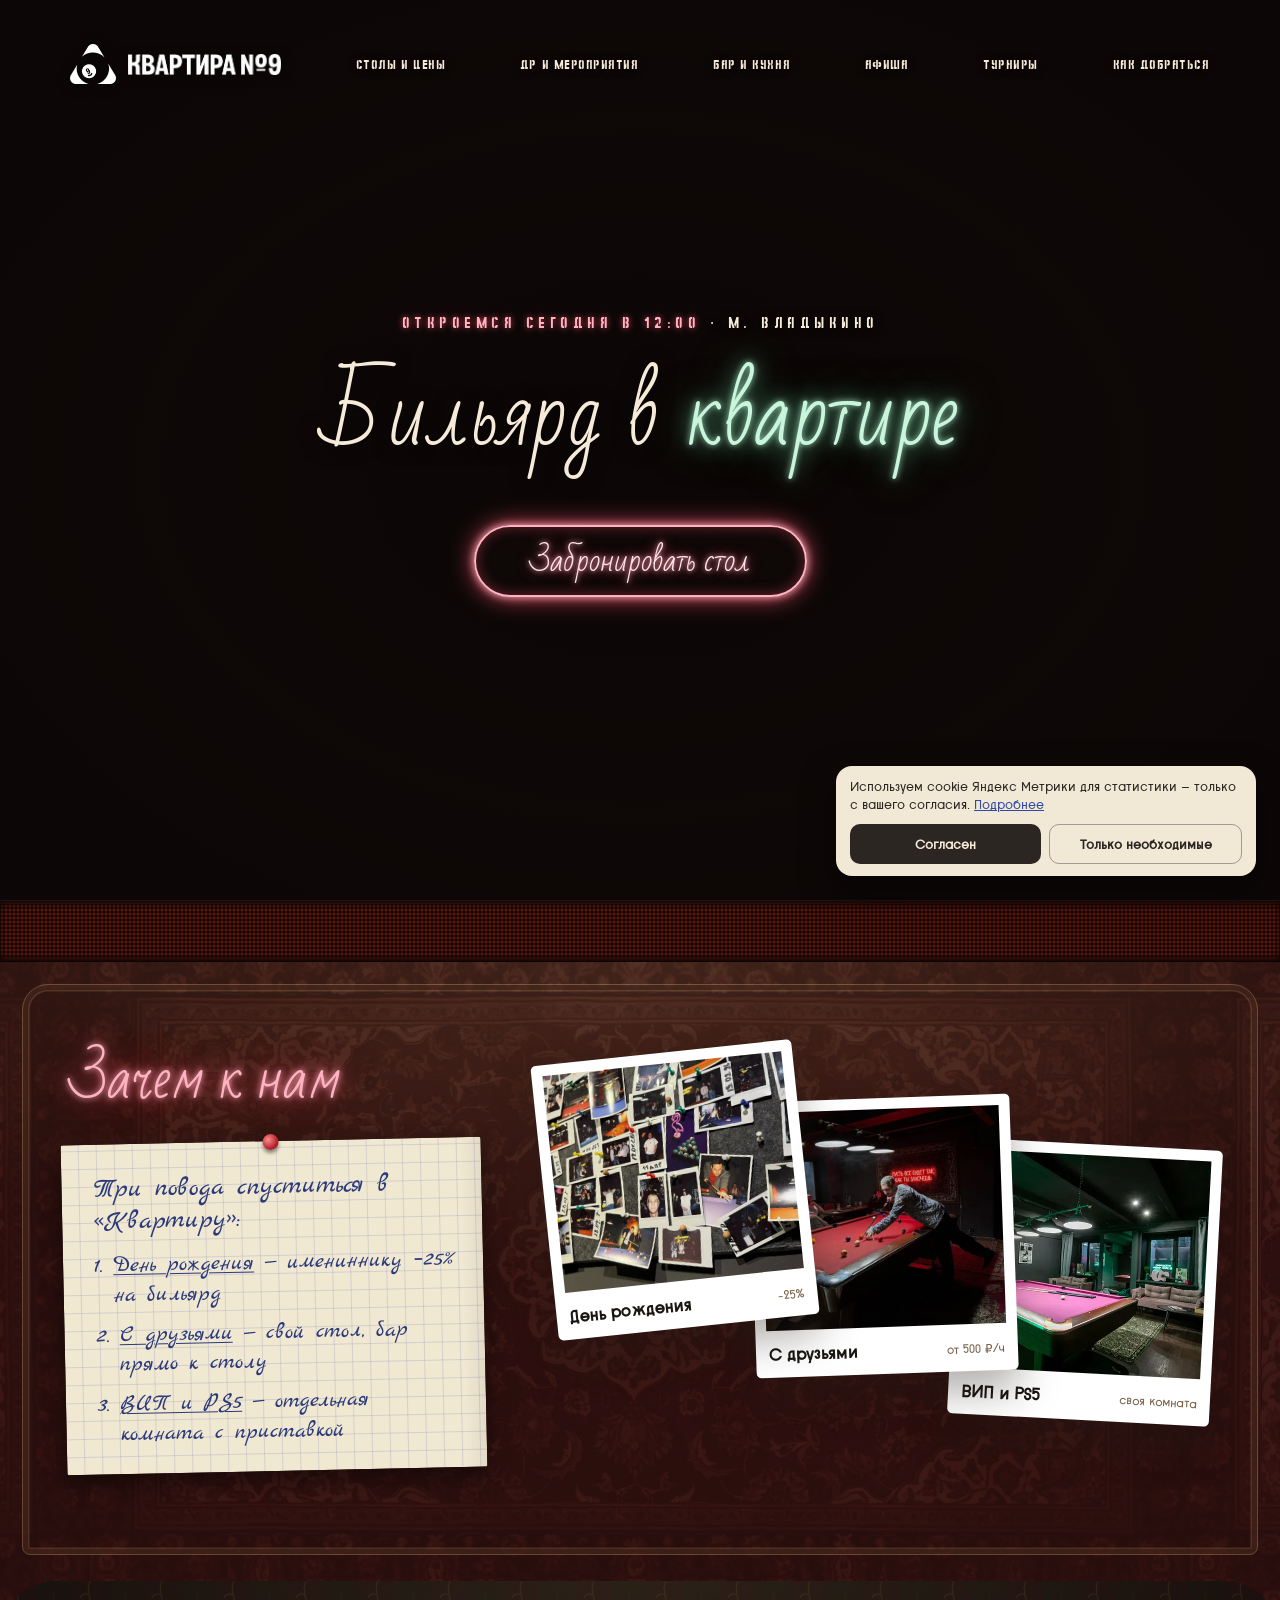
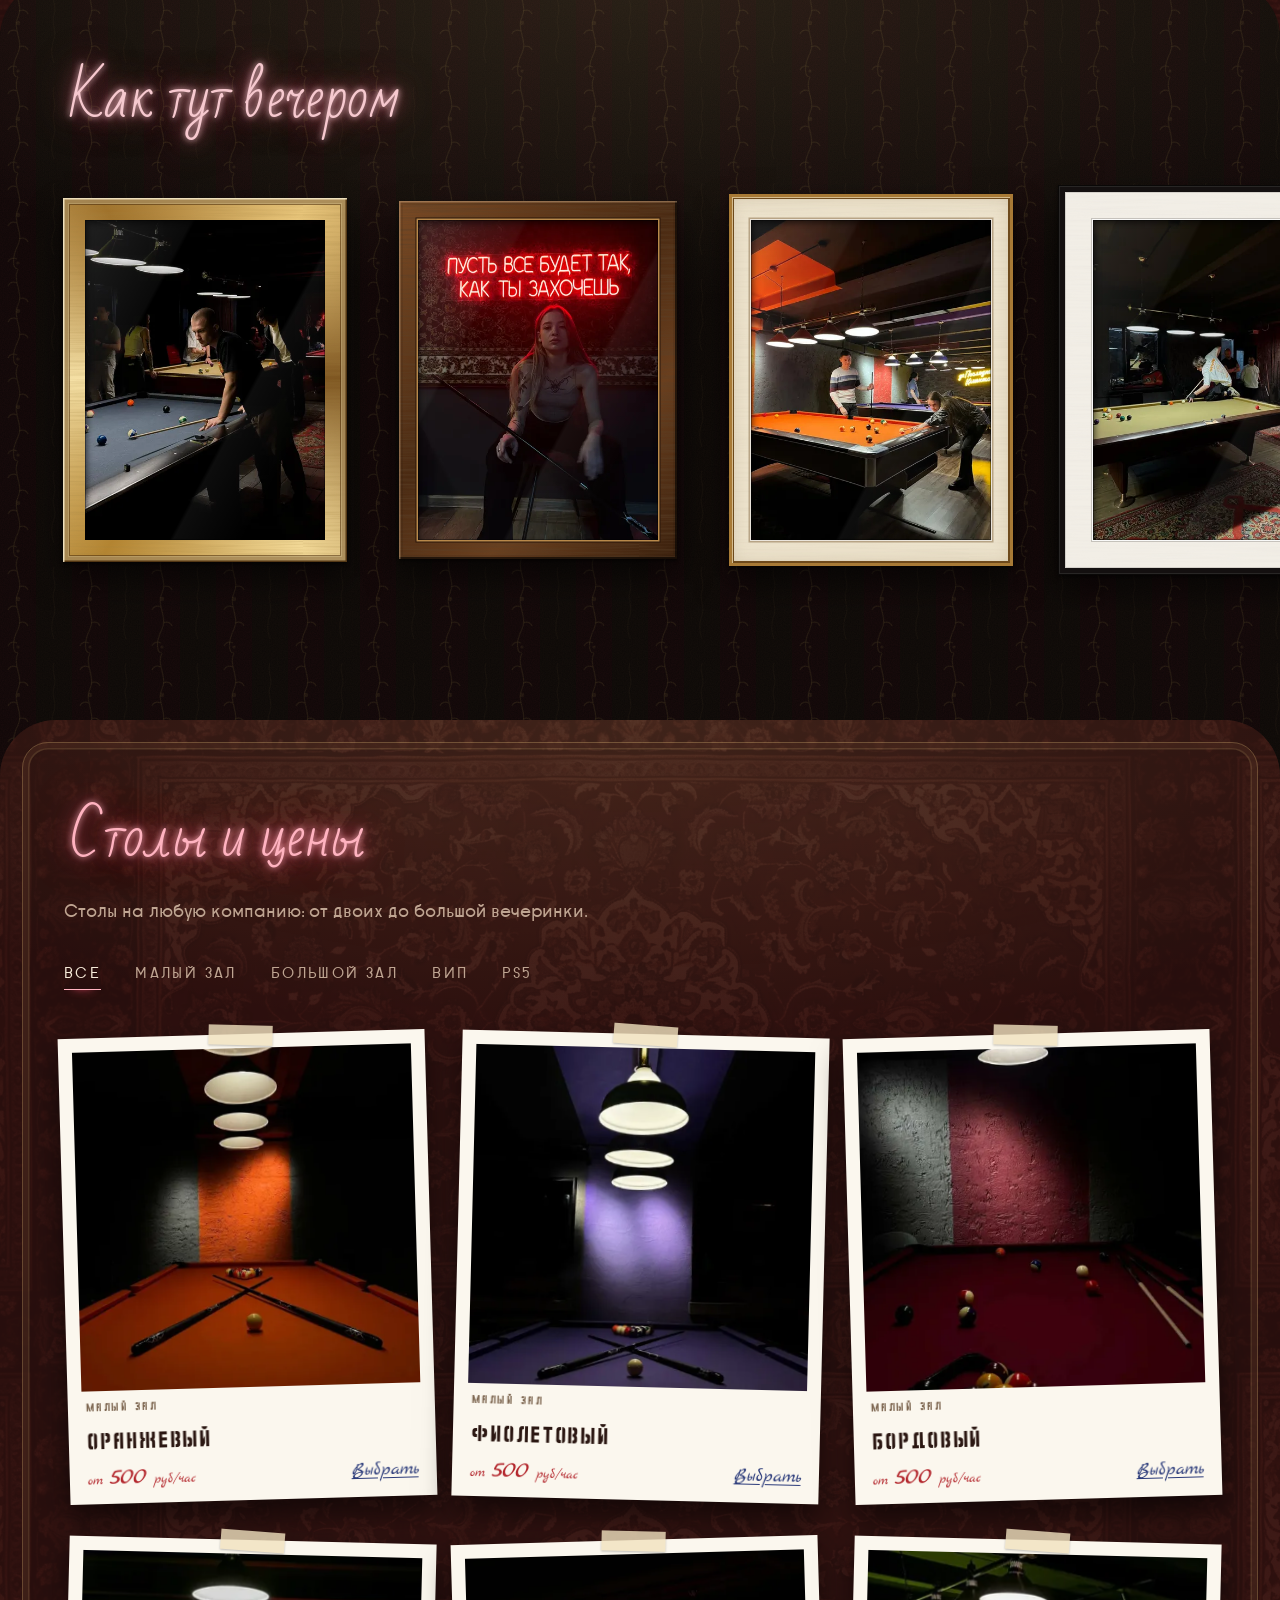
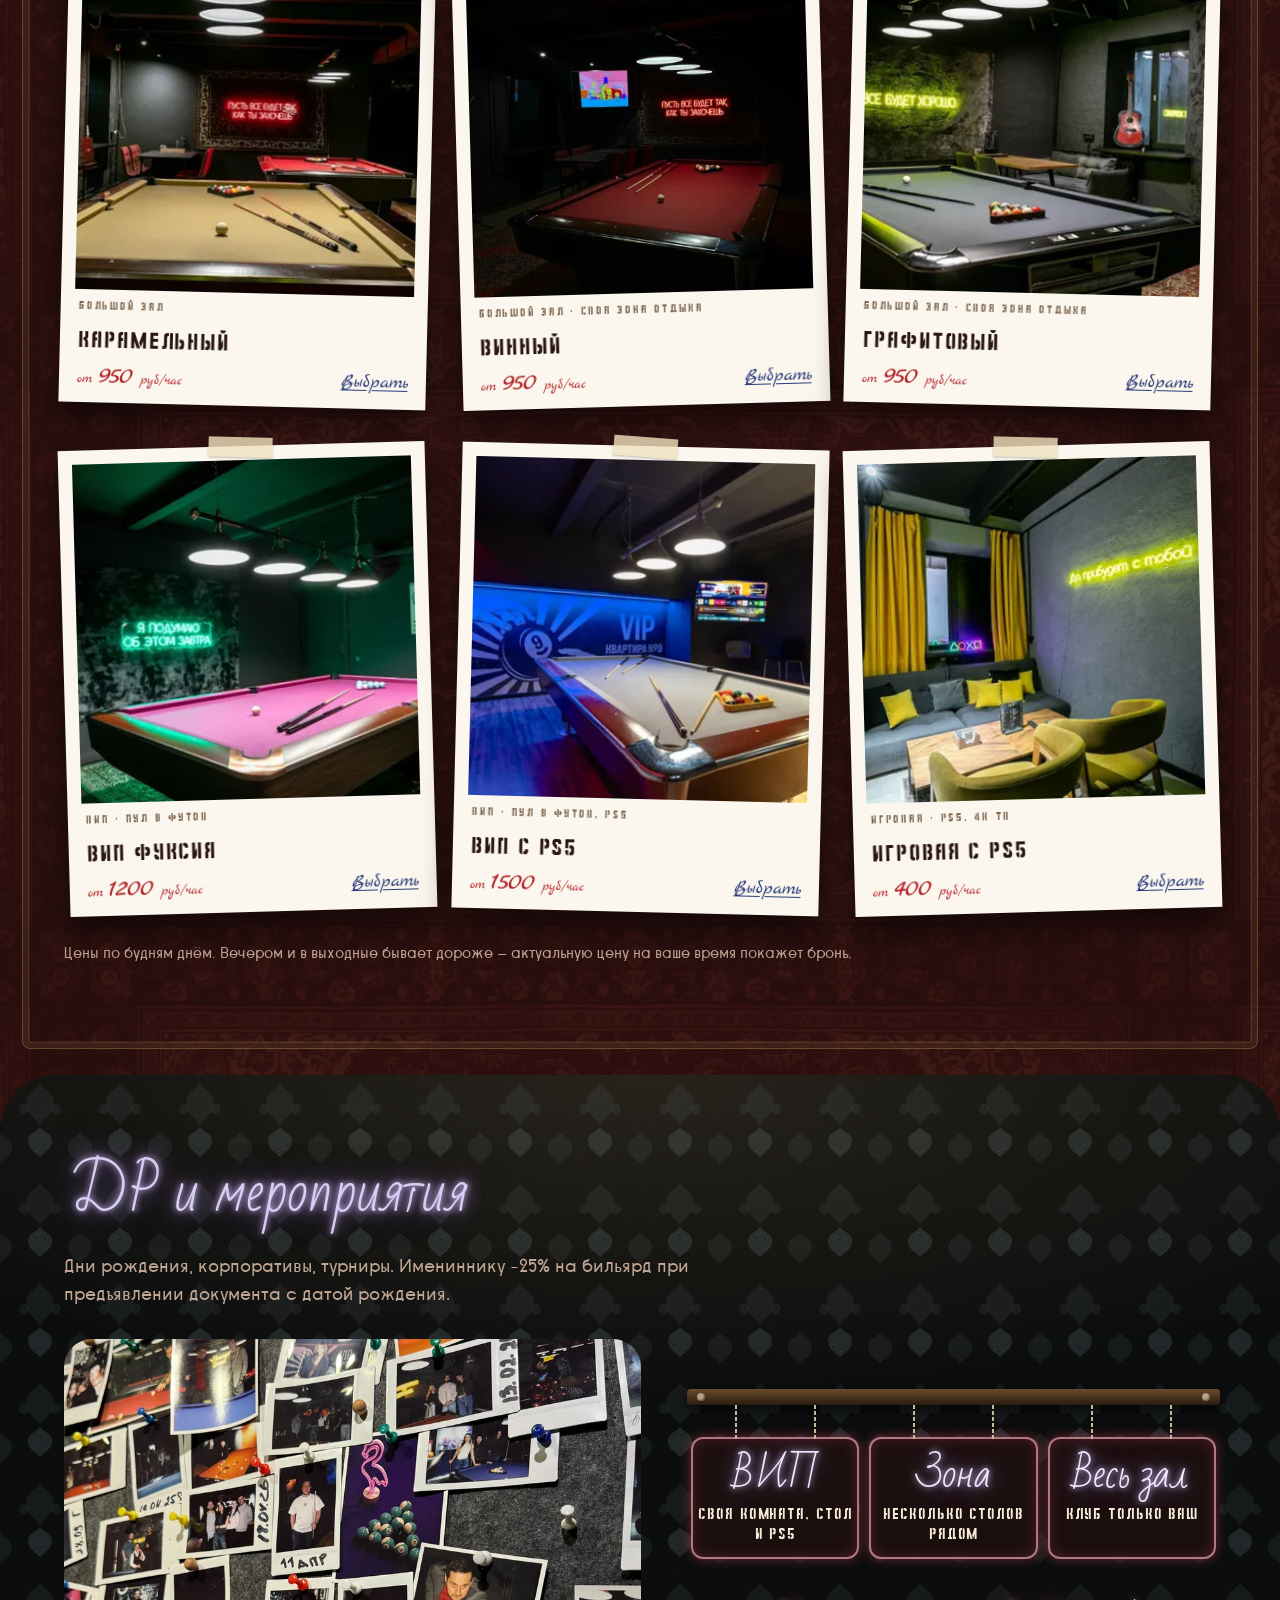
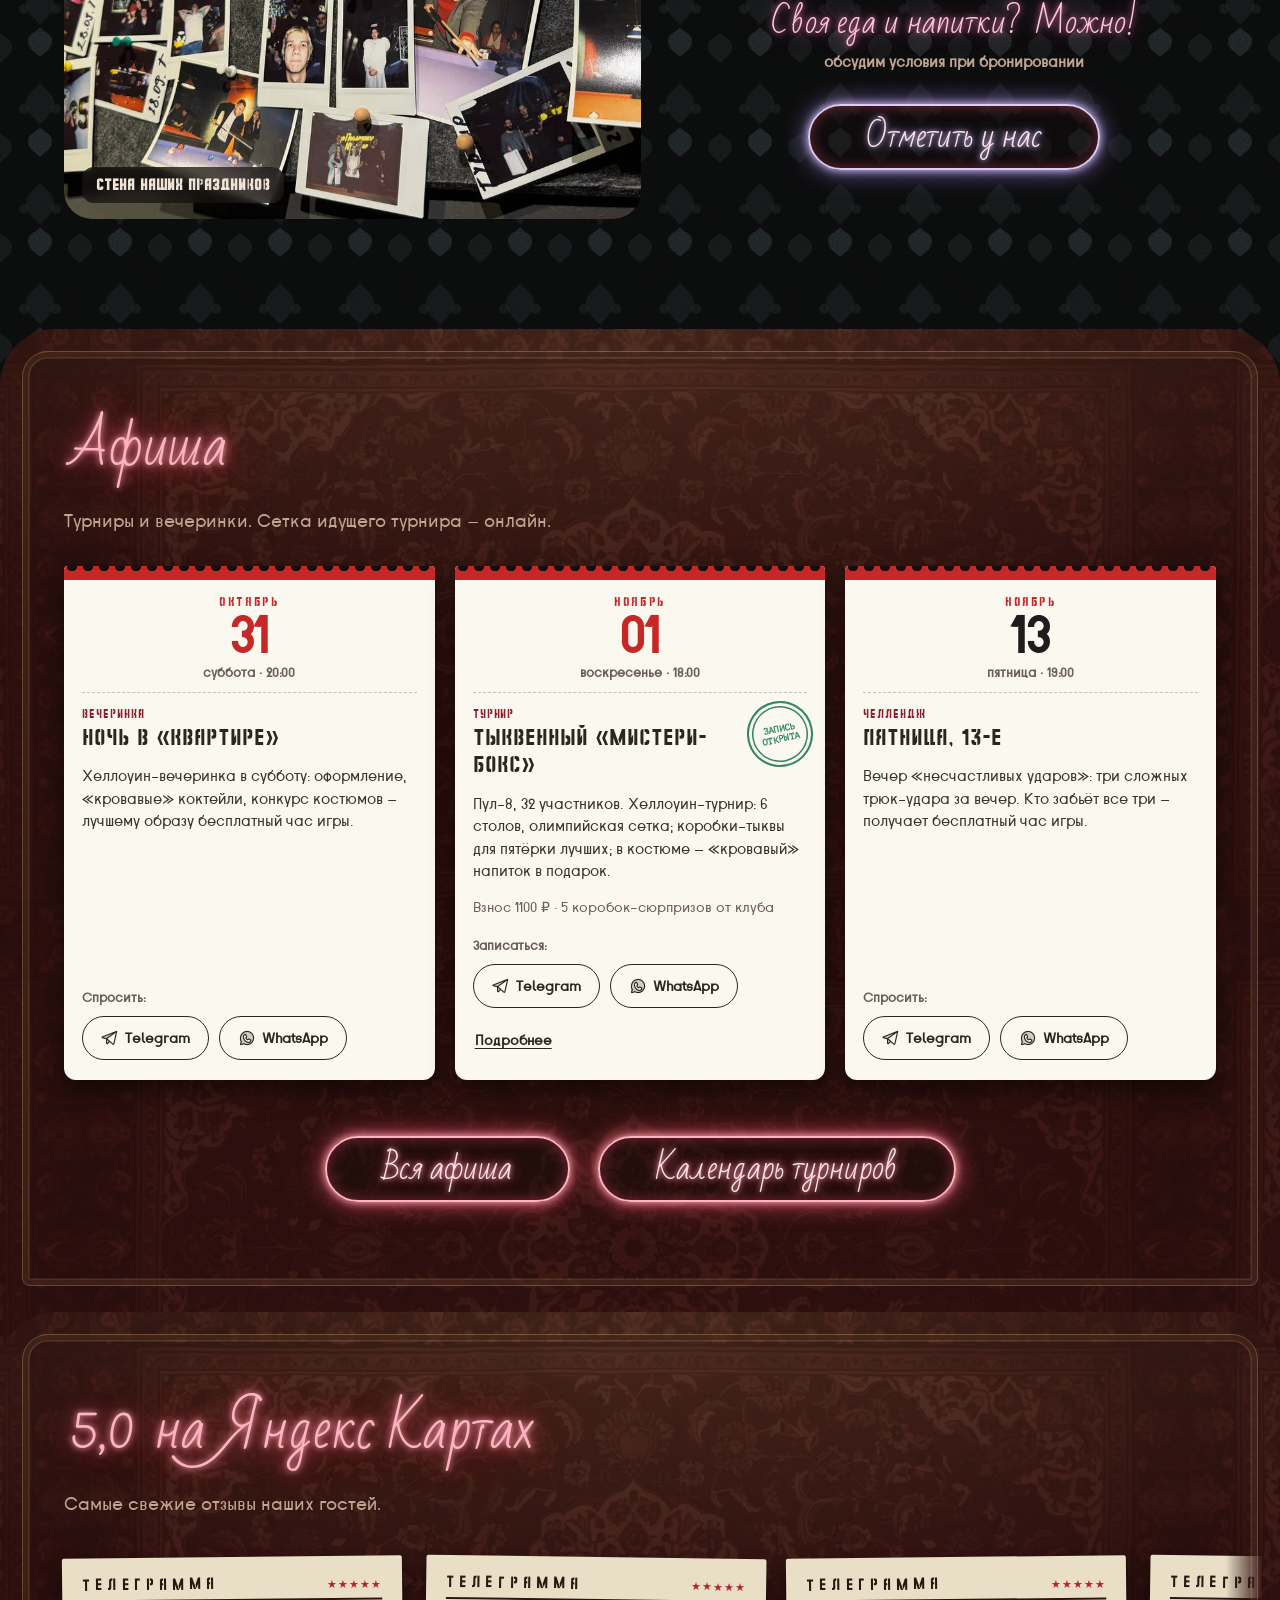
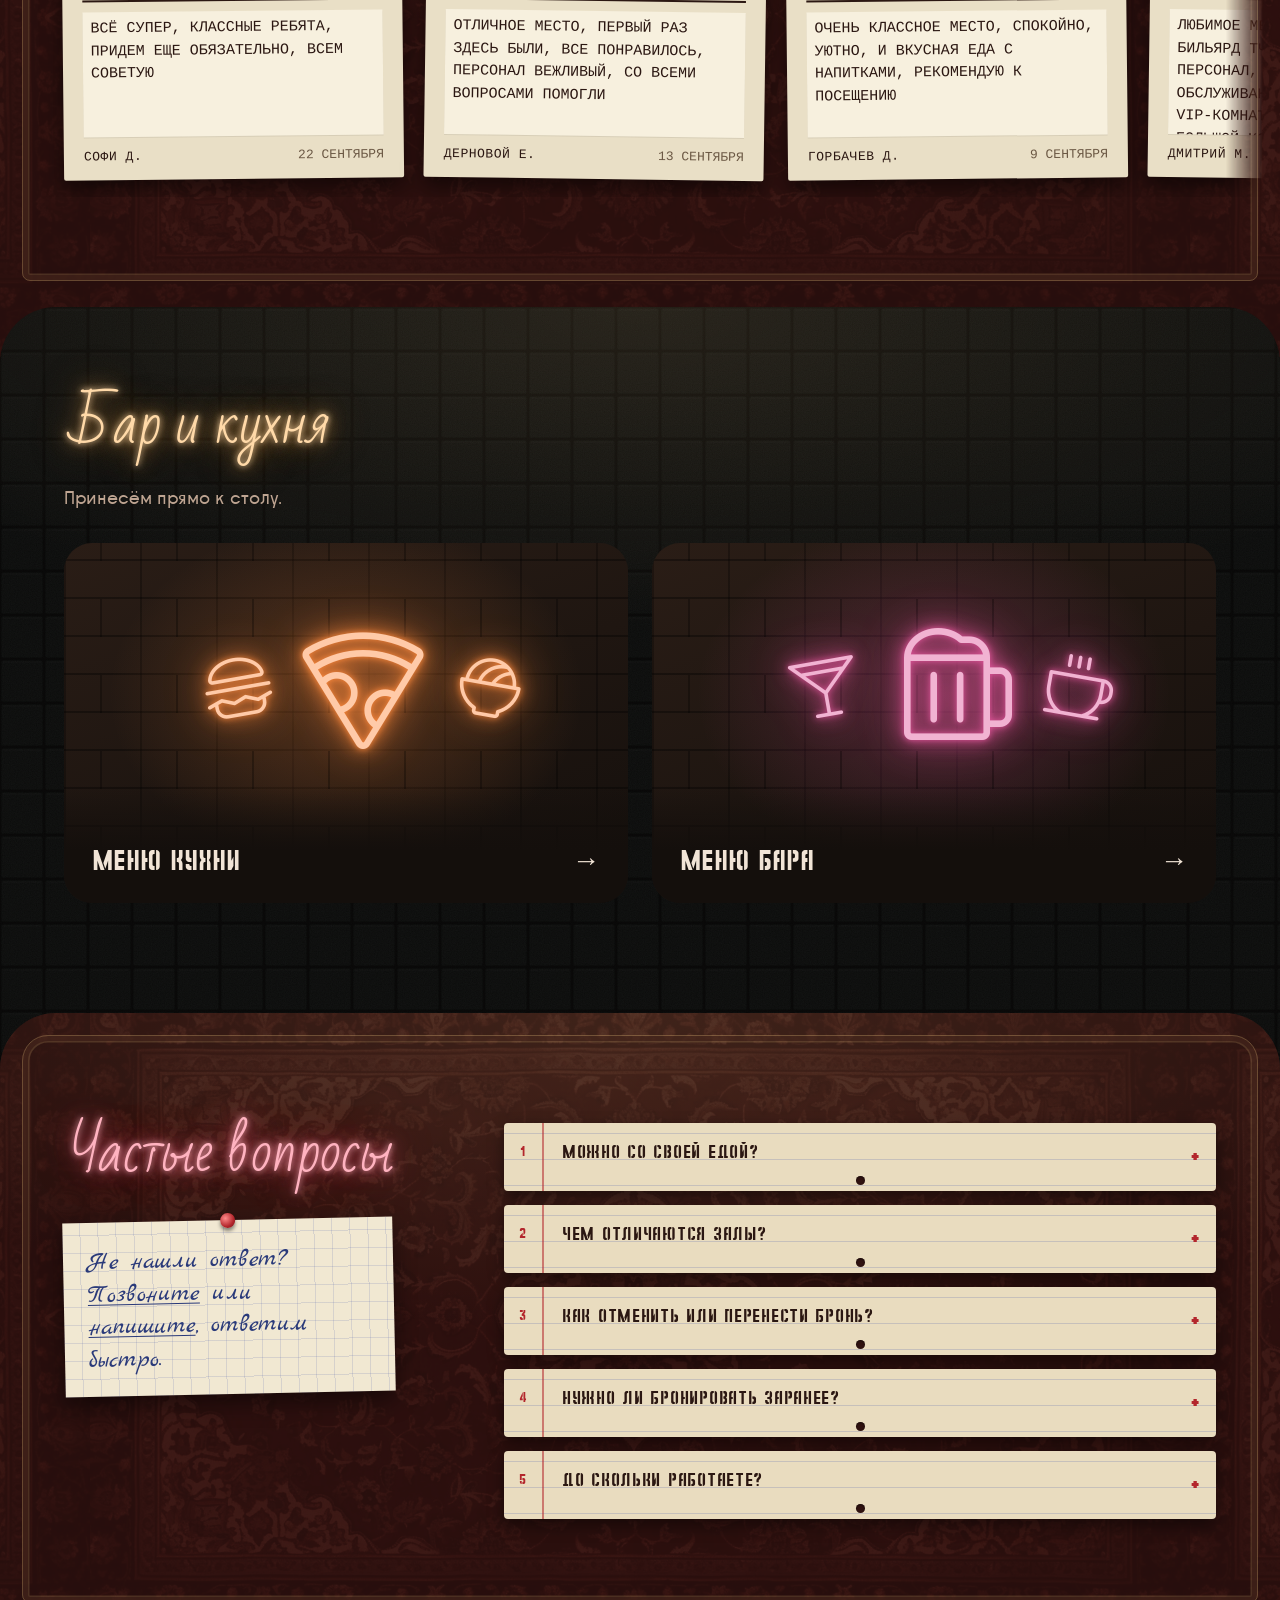
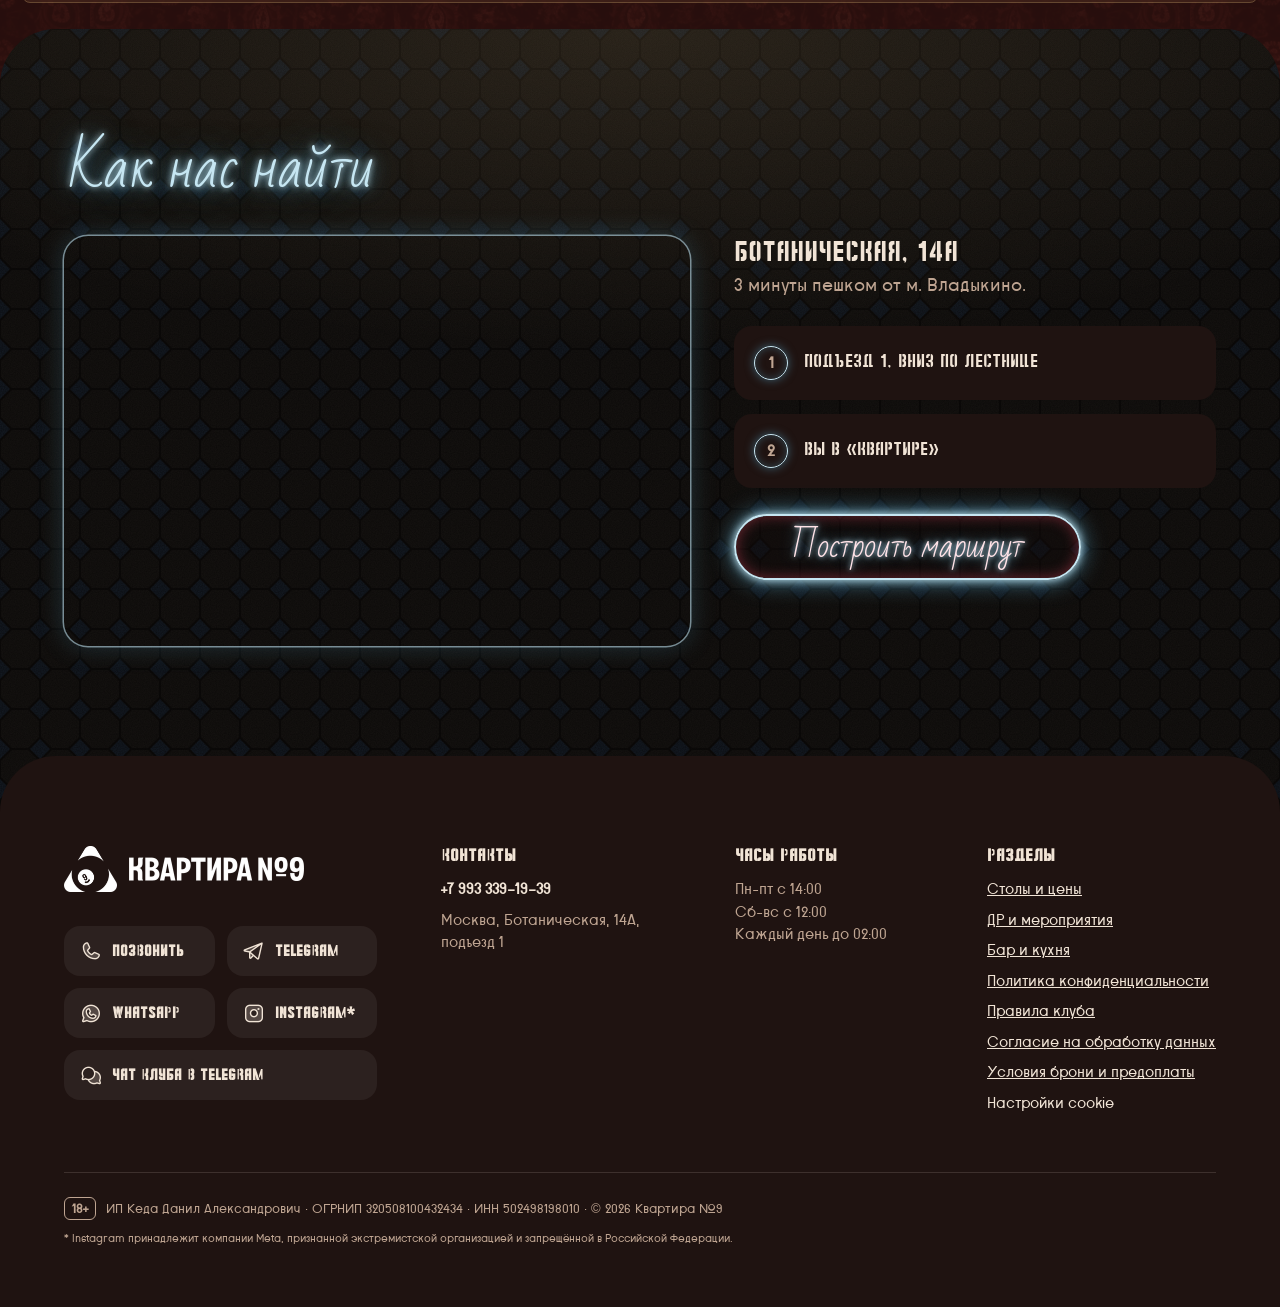
==== index.html @ f0938e74 "demo-2026-10-10T23-04" ====
<!DOCTYPE html><html lang="ru" data-theme="burgundy" data-font="kosmos" data-tick="2" data-card="pola" data-tname="stencil"><head><meta charset="utf-8"><meta name="viewport" content="width=device-width, initial-scale=1, viewport-fit=cover"><meta name="theme-color" content="#120b0a"><link rel="icon" href="/favicon.jpg"><link rel="preload" href="/_astro/bad-script.CT7eCIl4.woff2" as="font" type="font/woff2" crossorigin><link rel="preload" href="/_astro/caveat-digits.C6lLI7Ka.woff2" as="font" type="font/woff2" crossorigin><link rel="preload" href="/_astro/proletarsk.BLAWgX2r.woff2" as="font" type="font/woff2" crossorigin><link rel="preload" href="/_astro/sowjetschablone.D4eQBPQ5.woff2" as="font" type="font/woff2" crossorigin><script>document.documentElement.classList.add('js'); setTimeout(function(){ if(!window.__revealReady) document.documentElement.classList.remove('js'); }, 1500);</script><title>Квартира №9</title><meta name="description" content="Бильярд у метро Владыкино: 8 столов для пула, две ВИП-комнаты, игровая с PS5, бар и кухня. Бронь стола онлайн, открыто каждый день до 02:00."><meta name="robots" content="noindex"><meta property="og:type" content="website"><meta property="og:locale" content="ru_RU"><meta property="og:site_name" content="Квартира №9"><meta property="og:title" content="Квартира №9"><meta property="og:description" content="Бильярд у метро Владыкино: 8 столов для пула, две ВИП-комнаты, игровая с PS5, бар и кухня. Бронь стола онлайн, открыто каждый день до 02:00."><meta property="og:url" content="https://kvrtr9.ru/"><meta property="og:image" content="https://kvrtr9.ru/_astro/hero155w.CEBqkdgs_28JILA.jpg"><meta name="twitter:card" content="summary_large_image"><script type="application/ld+json">{"@context":"https://schema.org","@type":"SportsActivityLocation","name":"Квартира №9","url":"https://kvrtr9.ru/","image":"https://kvrtr9.ru/_astro/hero155w.CEBqkdgs_28JILA.jpg","telephone":"+79933391939","address":{"@type":"PostalAddress","streetAddress":"Ботаническая улица, 14А","addressLocality":"Москва","addressCountry":"RU"},"geo":{"@type":"GeoCoordinates","latitude":55.846482,"longitude":37.586994},"openingHoursSpecification":[{"@type":"OpeningHoursSpecification","dayOfWeek":["Monday","Tuesday","Wednesday","Thursday","Friday"],"opens":"14:00","closes":"02:00"},{"@type":"OpeningHoursSpecification","dayOfWeek":["Saturday","Sunday"],"opens":"12:00","closes":"02:00"}],"aggregateRating":{"@type":"AggregateRating","ratingValue":5,"reviewCount":328},"priceRange":"400–1500 ₽/ч","sameAs":["https://t.me/kvar09","https://www.instagram.com/billiards.kvartira9","https://wa.me/79933391939","https://yandex.ru/maps/org/169194441350"]}</script><script type="application/ld+json">{"@context":"https://schema.org","@type":"FAQPage","mainEntity":[{"@type":"Question","name":"Можно со своей едой?","acceptedAnswer":{"@type":"Answer","text":"Можно, обсудим при бронировании. При брони обычного стола, в том числе в игровой с PS5, — только кухня и бар клуба: всё принесём к столу."}},{"@type":"Question","name":"Чем отличаются залы?","acceptedAnswer":{"@type":"Answer","text":"Разница в просторе. В большом зале свободнее и больше мест, где посидеть компанией. Малый зал такой же по атмосфере, только компактнее."}},{"@type":"Question","name":"Как отменить или перенести бронь?","acceptedAnswer":{"@type":"Answer","text":"Позвоните или напишите в любой мессенджер — перенесём или отменим. Предупредите хотя бы за 2 часа: тогда вернём предоплату полностью."}},{"@type":"Question","name":"Нужно ли бронировать заранее?","acceptedAnswer":{"@type":"Answer","text":"Лучше да: вечером и в выходные столы разбирают быстро. Без брони тоже можно, если есть свободный стол."}},{"@type":"Question","name":"До скольки работаете?","acceptedAnswer":{"@type":"Answer","text":"Каждый день до 02:00. По будням открываемся в 14:00, в субботу и воскресенье в 12:00."}}]}</script><link rel="stylesheet" href="/_astro/Base.L-GQyjEK.css"><link rel="stylesheet" href="/_astro/index.BBFZ7c-d.css"><link rel="stylesheet" href="/_astro/Events.CUpOapYJ.css"><link rel="stylesheet" href="/_astro/AfishaCard.DpUsnAW0.css"></head><body><a class="skip-link" href="#main">К содержимому</a><header class="hdr" id="hdr" data-astro-cid-nen7h5rs><div class="wrap" data-astro-cid-nen7h5rs><a class="logo" href="/" aria-label="Квартира №9, на главную" data-astro-cid-nen7h5rs><img src="/_astro/logo-mark.CCXDt5Lf_18lhKX.webp" alt data-astro-cid-nen7h5rs="true" loading="lazy" decoding="async" width="91" height="80" class="lm"><img src="/_astro/logo-word.BAPDpQVD_228Hl9.webp" alt data-astro-cid-nen7h5rs="true" loading="lazy" decoding="async" width="321" height="44" class="lw"></a><nav class="nav" aria-label="Основное меню" data-astro-cid-nen7h5rs><a href="/#tables" data-astro-cid-nen7h5rs>Столы и цены</a><a href="/#events" data-astro-cid-nen7h5rs>ДР и мероприятия</a><a href="/#menu" data-astro-cid-nen7h5rs>Бар и кухня</a><a href="/afisha/" data-astro-cid-nen7h5rs>Афиша</a><a href="/turniry/" data-astro-cid-nen7h5rs>Турниры</a><a href="/#route" data-astro-cid-nen7h5rs>Как добраться</a></nav><button class="burger" type="button" aria-label="Открыть меню" aria-controls="nmenu" aria-expanded="false" data-astro-cid-nen7h5rs><i data-astro-cid-nen7h5rs></i></button></div></header><main id="main"><section class="hero" id="top" data-astro-cid-ge2uvauf><!-- видео клуба с Яндекс Карт (отзыв 03.10): вертикальное на телефоне, горизонтальное на компьютере, 1080p, без звука.
       Пока видео грузится (и без JS) — кадр из него. --><div class="bg" aria-hidden="true" data-astro-cid-ge2uvauf><picture data-astro-cid-ge2uvauf><source media="(min-width: 900px)" srcset="/video/hero-h.webp" data-astro-cid-ge2uvauf><img src="/video/hero-v.webp" alt="" width="720" height="1280" fetchpriority="high" loading="eager" decoding="async" data-astro-cid-ge2uvauf></picture><video muted loop playsinline preload="none" poster="/video/hero-v.webp" data-v="/video/hero-v-720.mp4" data-h="/video/hero-h.mp4" data-pv="/video/hero-v.webp" data-ph="/video/hero-h.webp" data-astro-cid-ge2uvauf></video></div><div class="shade" aria-hidden="true" data-astro-cid-ge2uvauf></div><!-- слоган 1, макет 2 «По центру» (выбор клуба 03.10): часы строкой над заголовком, кнопка — неоновая трубка.
       Телефон: заголовок, строка, кнопка на всю ширину, часы под ней. --><div class="wrap" data-astro-cid-ge2uvauf><p class="hours" data-astro-cid-ge2uvauf><span data-hero-line data-astro-cid-ge2uvauf>Каждый день до 02:00</span><span class="metro" data-astro-cid-ge2uvauf> · м. Владыкино</span></p><h1 data-astro-cid-ge2uvauf>Бильярд в <em data-astro-cid-ge2uvauf>квартире</em></h1><p class="sub" data-astro-cid-ge2uvauf>Ковры на стенах, неон и бар прямо к столу. Два зала, ВИП-комнаты и PS5 у м.&nbsp;Владыкино.</p><a class="go" href="https://n1300308.yclients.com" data-book="table" data-goal="book_click" data-astro-cid-ge2uvauf>Забронировать стол</a></div></section><script type="module" src="/_astro/Hero.astro_astro_type_script_index_0_lang.CnF6krMZ.js"></script><div class="tick" data-astro-cid-u6vsyxkm><p class="visually-hidden" data-astro-cid-u6vsyxkm>−10% на первый визит. −25% имениннику. 8 столов и 2 ВИП. PS5 в игровой.</p><div class="board" aria-hidden="true" data-lines="[&quot;−10% на первый визит&quot;,&quot;−25% имениннику&quot;,&quot;8 столов и 2 ВИП&quot;,&quot;PS5 в игровой&quot;]" data-astro-cid-u6vsyxkm></div><div class="run" aria-hidden="true" data-astro-cid-u6vsyxkm><div data-astro-cid-u6vsyxkm><span data-astro-cid-u6vsyxkm>−10% на первый визит<i data-astro-cid-u6vsyxkm>★</i></span><span data-astro-cid-u6vsyxkm>−25% имениннику<i data-astro-cid-u6vsyxkm>★</i></span><span data-astro-cid-u6vsyxkm>8 столов и 2 ВИП<i data-astro-cid-u6vsyxkm>★</i></span><span data-astro-cid-u6vsyxkm>PS5 в игровой<i data-astro-cid-u6vsyxkm>★</i></span><span data-astro-cid-u6vsyxkm>−10% на первый визит<i data-astro-cid-u6vsyxkm>★</i></span><span data-astro-cid-u6vsyxkm>−25% имениннику<i data-astro-cid-u6vsyxkm>★</i></span><span data-astro-cid-u6vsyxkm>8 столов и 2 ВИП<i data-astro-cid-u6vsyxkm>★</i></span><span data-astro-cid-u6vsyxkm>PS5 в игровой<i data-astro-cid-u6vsyxkm>★</i></span><span data-astro-cid-u6vsyxkm>−10% на первый визит<i data-astro-cid-u6vsyxkm>★</i></span><span data-astro-cid-u6vsyxkm>−25% имениннику<i data-astro-cid-u6vsyxkm>★</i></span><span data-astro-cid-u6vsyxkm>8 столов и 2 ВИП<i data-astro-cid-u6vsyxkm>★</i></span><span data-astro-cid-u6vsyxkm>PS5 в игровой<i data-astro-cid-u6vsyxkm>★</i></span><span data-astro-cid-u6vsyxkm>−10% на первый визит<i data-astro-cid-u6vsyxkm>★</i></span><span data-astro-cid-u6vsyxkm>−25% имениннику<i data-astro-cid-u6vsyxkm>★</i></span><span data-astro-cid-u6vsyxkm>8 столов и 2 ВИП<i data-astro-cid-u6vsyxkm>★</i></span><span data-astro-cid-u6vsyxkm>PS5 в игровой<i data-astro-cid-u6vsyxkm>★</i></span></div></div></div><script type="module">var e=document.querySelector(`.tick .board`);if(e){let t=JSON.parse(e.dataset.lines||`[]`),n=Math.max(...t.map(e=>e.length)),r=Array.from({length:n},()=>{let t=document.createElement(`span`);return t.className=`c`,e.append(t),t}),i=matchMedia(`(prefers-reduced-motion: reduce)`).matches,a=(e,t)=>{let i=Math.floor((n-e.length)/2);r.forEach((n,r)=>{let a=(e[r-i]??` `).toUpperCase();if(n.textContent!==a){if(!t){n.textContent=a;return}setTimeout(()=>{n.classList.remove(`f`),n.offsetWidth,n.classList.add(`f`),setTimeout(()=>{n.textContent=a},110)},r*35)}})},o=0;a(t[0],!1),setInterval(()=>{e.offsetParent&&!document.hidden&&(o=(o+1)%t.length,a(t[o],!i))},3400)}</script><section class="sec sand why-sec" data-reveal aria-labelledby="why-t" data-astro-cid-2ojqaodh><div class="wrap why" data-astro-cid-2ojqaodh><div class="rv-in" data-astro-cid-2ojqaodh><div class="ttl"><h2 id="why-t">Зачем к нам</h2></div><!-- записка от руки, приколотая к ковру: три повода, каждый открывает свой снимок --><div class="note" data-astro-cid-2ojqaodh><p data-astro-cid-2ojqaodh>Три повода спуститься в «Квартиру»:</p><ol data-astro-cid-2ojqaodh><li data-astro-cid-2ojqaodh><button type="button" data-pc="0" data-astro-cid-2ojqaodh><b data-astro-cid-2ojqaodh>День рождения</b> — имениннику −25% на бильярд</button></li><li data-astro-cid-2ojqaodh><button type="button" data-pc="1" data-astro-cid-2ojqaodh><b data-astro-cid-2ojqaodh>С друзьями</b> — свой стол, бар прямо к столу</button></li><li data-astro-cid-2ojqaodh><button type="button" data-pc="2" data-astro-cid-2ojqaodh><b data-astro-cid-2ojqaodh>ВИП и PS5</b> — отдельная комната с приставкой</button></li></ol></div></div><div class="pola" data-astro-cid-2ojqaodh><div class="pc" tabindex="0" role="button" aria-expanded="false" aria-label="День рождения" data-astro-cid-2ojqaodh><img src="/_astro/p182.BtIqMFPq_mhdgG.webp" srcset="/_astro/p182.BtIqMFPq_1jugPO.webp 300w, /_astro/p182.BtIqMFPq_ZJBO5F.webp 600w" alt="Стена с полароидами гостей" sizes="(min-width: 900px) 320px, 184px" data-astro-cid-2ojqaodh="true" loading="lazy" decoding="async" width="960" height="1280" class="im"><b data-astro-cid-2ojqaodh>День рождения</b><small data-astro-cid-2ojqaodh>−25%</small><div class="slot" data-astro-cid-2ojqaodh><div class="more" data-astro-cid-2ojqaodh><p class="dev" data-astro-cid-2ojqaodh>Имениннику −25% на бильярд, ВИП-комната или весь зал.</p><a class="dev" href="#events" data-go="#events" data-astro-cid-2ojqaodh>Отметить у нас</a></div></div></div><div class="pc" tabindex="0" role="button" aria-expanded="false" aria-label="С друзьями" data-astro-cid-2ojqaodh><img src="/_astro/why-friends.fxXU2YNz_ZOMVFV.webp" srcset="/_astro/why-friends.fxXU2YNz_22YDj0.webp 300w, /_astro/why-friends.fxXU2YNz_1INSuU.webp 600w" alt="Компания друзей у красного стола" sizes="(min-width: 900px) 320px, 184px" data-astro-cid-2ojqaodh="true" loading="lazy" decoding="async" width="1563" height="1600" class="im"><b data-astro-cid-2ojqaodh>С друзьями</b><small data-astro-cid-2ojqaodh>от 500 ₽/ч</small><div class="slot" data-astro-cid-2ojqaodh><div class="more" data-astro-cid-2ojqaodh><p class="dev" data-astro-cid-2ojqaodh>Свой стол на компанию, бар и кухня прямо к столу.</p><a class="dev" href="https://n1300308.yclients.com" data-book="table" data-goal="book_click" data-astro-cid-2ojqaodh>Выбрать стол</a></div></div></div><div class="pc" tabindex="0" role="button" aria-expanded="false" aria-label="ВИП и PS5" data-astro-cid-2ojqaodh><img src="/_astro/p145.GBJSrHY4_Z2dmMXs.webp" srcset="/_astro/p145.GBJSrHY4_1YMKYH.webp 300w, /_astro/p145.GBJSrHY4_ZcMF0.webp 600w" alt="ВИП-комната" sizes="(min-width: 900px) 320px, 184px" data-astro-cid-2ojqaodh="true" loading="lazy" decoding="async" width="1280" height="853" class="im"><b data-astro-cid-2ojqaodh>ВИП и PS5</b><small data-astro-cid-2ojqaodh>своя комната</small><div class="slot" data-astro-cid-2ojqaodh><div class="more" data-astro-cid-2ojqaodh><p class="dev" data-astro-cid-2ojqaodh>Отдельная комната с PS5, телевизором и своим столом.</p><a class="dev" href="#tables" data-go="#tables" data-tab="vip" data-astro-cid-2ojqaodh>Смотреть комнаты</a></div></div></div></div></div></section><script type="module">document.querySelectorAll(`.why-sec .note [data-pc]`).forEach(e=>e.addEventListener(`click`,t=>{t.stopPropagation();let n=document.querySelectorAll(`.why-sec .pc`)[Number(e.dataset.pc)];n&&!n.classList.contains(`on`)&&n.click()}));</script><script type="module">var e=e=>{e.classList.remove(`act`),e.querySelectorAll(`.pc`).forEach(e=>{e.classList.remove(`on`),e.setAttribute(`aria-expanded`,`false`)})};if(document.querySelectorAll(`.pola`).forEach(t=>{t.querySelectorAll(`.pc`).forEach(n=>{let r=()=>{let r=n.classList.contains(`on`);e(t),r||(t.classList.add(`act`),n.classList.add(`on`),n.setAttribute(`aria-expanded`,`true`))};n.addEventListener(`click`,e=>{e.stopPropagation(),r()}),n.addEventListener(`keydown`,e=>{e.target===n&&(e.key===`Enter`||e.key===` `)&&(e.preventDefault(),r())})}),t.querySelectorAll(`[data-go]`).forEach(n=>n.addEventListener(`click`,r=>{r.preventDefault(),r.stopPropagation();let i=document.querySelector(n.dataset.go);i&&(n.dataset.tab&&document.querySelector(`.tabs [data-f="${n.dataset.tab}"]`)?.click(),e(t),i.scrollIntoView({behavior:matchMedia(`(prefers-reduced-motion: reduce)`).matches?`auto`:`smooth`,block:`start`}))}))}),document.addEventListener(`click`,()=>document.querySelectorAll(`.pola`).forEach(e)),`IntersectionObserver`in window){let t=new IntersectionObserver(t=>{for(let n of t)n.isIntersecting||e(n.target)});document.querySelectorAll(`.pola`).forEach(e=>t.observe(e))}</script><section class="sec darkarc wall-stripe rt" data-reveal aria-labelledby="eve-t" data-astro-cid-mypgjvmy><div class="wrap rv-in" data-astro-cid-mypgjvmy><div class="ttl"><h2 id="eve-t">Как тут вечером</h2></div></div><div class="strip rail" data-images="[{&quot;src&quot;:&quot;/_astro/e33.D4psMDug_ZpbK8L.webp&quot;,&quot;alt&quot;:&quot;Игрок целится за серым столом&quot;},{&quot;src&quot;:&quot;/_astro/p052.BH37v2vM_luDtp.webp&quot;,&quot;alt&quot;:&quot;Гостья с кием у красной неоновой надписи&quot;},{&quot;src&quot;:&quot;/_astro/e34.C19EZtkt_ZI8Ol8.webp&quot;,&quot;alt&quot;:&quot;Партия за оранжевым столом&quot;},{&quot;src&quot;:&quot;/_astro/e35.BEKOHwF2_1YGG6A.webp&quot;,&quot;alt&quot;:&quot;Сложный удар с колена на бортик&quot;},{&quot;src&quot;:&quot;/_astro/e36.PXUbB9pG_Z2n7NXd.webp&quot;,&quot;alt&quot;:&quot;Удар за фиолетовым столом&quot;},{&quot;src&quot;:&quot;/_astro/e40.8s2M2wJ2_sx46L.webp&quot;,&quot;alt&quot;:&quot;Гость собирает шары в треугольник&quot;},{&quot;src&quot;:&quot;/_astro/e41.Cu0TAxcd_Z15aH2t.webp&quot;,&quot;alt&quot;:&quot;Вечер в большом зале под неоновой надписью&quot;},{&quot;src&quot;:&quot;/_astro/e42.BCqb1fpp_fnRh4.webp&quot;,&quot;alt&quot;:&quot;Удар за оранжевым столом, рядом игра за фиолетовым&quot;},{&quot;src&quot;:&quot;/_astro/e43.Bnwxi25e_Z2uHFGM.webp&quot;,&quot;alt&quot;:&quot;Гость с кием у оранжевой стены&quot;}]" data-astro-cid-mypgjvmy><div class="tr" id="eve" data-astro-cid-mypgjvmy><div class="fr f0" role="button" tabindex="0" aria-label="Открыть фото: Игрок целится за серым столом" data-i="0" data-astro-cid-mypgjvmy><img src="/_astro/e33.D4psMDug_1uCI0B.webp" srcset="/_astro/e33.D4psMDug_ZOLK8D.webp 440w, /_astro/e33.D4psMDug_AVBq.webp 840w" alt sizes="(min-width: 900px) 420px, 240px" data-astro-cid-mypgjvmy="true" loading="lazy" decoding="async" width="1200" height="1600"></div><div class="fr f1" role="button" tabindex="0" aria-label="Открыть фото: Гостья с кием у красной неоновой надписи" data-i="1" data-astro-cid-mypgjvmy><img src="/_astro/p052.BH37v2vM_2kVxI3.webp" srcset="/_astro/p052.BH37v2vM_Z27k0oe.webp 440w, /_astro/p052.BH37v2vM_Z1gViDa.webp 840w" alt sizes="(min-width: 900px) 420px, 240px" data-astro-cid-mypgjvmy="true" loading="lazy" decoding="async" width="960" height="1280"></div><div class="fr f2" role="button" tabindex="0" aria-label="Открыть фото: Партия за оранжевым столом" data-i="2" data-astro-cid-mypgjvmy><img src="/_astro/e34.C19EZtkt_Z2rIhE2.webp" srcset="/_astro/e34.C19EZtkt_Zwns2j.webp 440w, /_astro/e34.C19EZtkt_2plwL3.webp 840w" alt sizes="(min-width: 900px) 420px, 240px" data-astro-cid-mypgjvmy="true" loading="lazy" decoding="async" width="960" height="1280"></div><div class="fr f3" role="button" tabindex="0" aria-label="Открыть фото: Сложный удар с колена на бортик" data-i="3" data-astro-cid-mypgjvmy><img src="/_astro/e35.BEKOHwF2_Z1aEXxX.webp" srcset="/_astro/e35.BEKOHwF2_1H3aa7.webp 440w, /_astro/e35.BEKOHwF2_Z2wKgSK.webp 840w" alt sizes="(min-width: 900px) 420px, 240px" data-astro-cid-mypgjvmy="true" loading="lazy" decoding="async" width="1200" height="1600"></div><div class="fr f4" role="button" tabindex="0" aria-label="Открыть фото: Удар за фиолетовым столом" data-i="4" data-astro-cid-mypgjvmy><img src="/_astro/e36.PXUbB9pG_ZsikNP.webp" srcset="/_astro/e36.PXUbB9pG_Z1HFHJR.webp 440w, /_astro/e36.PXUbB9pG_ZRi0YN.webp 840w" alt sizes="(min-width: 900px) 420px, 240px" data-astro-cid-mypgjvmy="true" loading="lazy" decoding="async" width="1200" height="1600"></div><div class="fr f5" role="button" tabindex="0" aria-label="Открыть фото: Гость собирает шары в треугольник" data-i="5" data-astro-cid-mypgjvmy><img src="/_astro/e40.8s2M2wJ2_ZiURF5.webp" srcset="/_astro/e40.8s2M2wJ2_Z91rD5.webp 440w, /_astro/e40.8s2M2wJ2_Gmf6Y.webp 840w" alt sizes="(min-width: 900px) 420px, 240px" data-astro-cid-mypgjvmy="true" loading="lazy" decoding="async" width="1600" height="2133"></div><div class="fr f0" role="button" tabindex="0" aria-label="Открыть фото: Вечер в большом зале под неоновой надписью" data-i="6" data-astro-cid-mypgjvmy><img src="/_astro/e41.Cu0TAxcd_Z2w3fLU.webp" srcset="/_astro/e41.Cu0TAxcd_1nLOKq.webp 440w, /_astro/e41.Cu0TAxcd_GIJte.webp 840w" alt sizes="(min-width: 900px) 420px, 240px" data-astro-cid-mypgjvmy="true" loading="lazy" decoding="async" width="1600" height="2037"></div><div class="fr f1" role="button" tabindex="0" aria-label="Открыть фото: Удар за оранжевым столом, рядом игра за фиолетовым" data-i="7" data-astro-cid-mypgjvmy><img src="/_astro/e42.BCqb1fpp_1FL0OO.webp" srcset="/_astro/e42.BCqb1fpp_ZjD0Qq.webp 440w, /_astro/e42.BCqb1fpp_cY1BY.webp 840w" alt sizes="(min-width: 900px) 420px, 240px" data-astro-cid-mypgjvmy="true" loading="lazy" decoding="async" width="1600" height="2232"></div><div class="fr f2" role="button" tabindex="0" aria-label="Открыть фото: Гость с кием у оранжевой стены" data-i="8" data-astro-cid-mypgjvmy><img src="/_astro/e43.Bnwxi25e_Z1p2UuV.webp" srcset="/_astro/e43.Bnwxi25e_5m78A.webp 440w, /_astro/e43.Bnwxi25e_Z1p2UuV.webp 545w" alt sizes="(min-width: 900px) 420px, 240px" data-astro-cid-mypgjvmy="true" loading="lazy" decoding="async" width="545" height="969"></div><div class="fr f0" role="button" tabindex="-1" aria-hidden="true" aria-label="Открыть фото: Игрок целится за серым столом" data-i="0" data-astro-cid-mypgjvmy><img src="/_astro/e33.D4psMDug_1uCI0B.webp" srcset="/_astro/e33.D4psMDug_ZOLK8D.webp 440w, /_astro/e33.D4psMDug_AVBq.webp 840w" alt sizes="(min-width: 900px) 420px, 240px" data-astro-cid-mypgjvmy="true" loading="lazy" decoding="async" width="1200" height="1600"></div><div class="fr f1" role="button" tabindex="-1" aria-hidden="true" aria-label="Открыть фото: Гостья с кием у красной неоновой надписи" data-i="1" data-astro-cid-mypgjvmy><img src="/_astro/p052.BH37v2vM_2kVxI3.webp" srcset="/_astro/p052.BH37v2vM_Z27k0oe.webp 440w, /_astro/p052.BH37v2vM_Z1gViDa.webp 840w" alt sizes="(min-width: 900px) 420px, 240px" data-astro-cid-mypgjvmy="true" loading="lazy" decoding="async" width="960" height="1280"></div><div class="fr f2" role="button" tabindex="-1" aria-hidden="true" aria-label="Открыть фото: Партия за оранжевым столом" data-i="2" data-astro-cid-mypgjvmy><img src="/_astro/e34.C19EZtkt_Z2rIhE2.webp" srcset="/_astro/e34.C19EZtkt_Zwns2j.webp 440w, /_astro/e34.C19EZtkt_2plwL3.webp 840w" alt sizes="(min-width: 900px) 420px, 240px" data-astro-cid-mypgjvmy="true" loading="lazy" decoding="async" width="960" height="1280"></div><div class="fr f3" role="button" tabindex="-1" aria-hidden="true" aria-label="Открыть фото: Сложный удар с колена на бортик" data-i="3" data-astro-cid-mypgjvmy><img src="/_astro/e35.BEKOHwF2_Z1aEXxX.webp" srcset="/_astro/e35.BEKOHwF2_1H3aa7.webp 440w, /_astro/e35.BEKOHwF2_Z2wKgSK.webp 840w" alt sizes="(min-width: 900px) 420px, 240px" data-astro-cid-mypgjvmy="true" loading="lazy" decoding="async" width="1200" height="1600"></div><div class="fr f4" role="button" tabindex="-1" aria-hidden="true" aria-label="Открыть фото: Удар за фиолетовым столом" data-i="4" data-astro-cid-mypgjvmy><img src="/_astro/e36.PXUbB9pG_ZsikNP.webp" srcset="/_astro/e36.PXUbB9pG_Z1HFHJR.webp 440w, /_astro/e36.PXUbB9pG_ZRi0YN.webp 840w" alt sizes="(min-width: 900px) 420px, 240px" data-astro-cid-mypgjvmy="true" loading="lazy" decoding="async" width="1200" height="1600"></div><div class="fr f5" role="button" tabindex="-1" aria-hidden="true" aria-label="Открыть фото: Гость собирает шары в треугольник" data-i="5" data-astro-cid-mypgjvmy><img src="/_astro/e40.8s2M2wJ2_ZiURF5.webp" srcset="/_astro/e40.8s2M2wJ2_Z91rD5.webp 440w, /_astro/e40.8s2M2wJ2_Gmf6Y.webp 840w" alt sizes="(min-width: 900px) 420px, 240px" data-astro-cid-mypgjvmy="true" loading="lazy" decoding="async" width="1600" height="2133"></div><div class="fr f0" role="button" tabindex="-1" aria-hidden="true" aria-label="Открыть фото: Вечер в большом зале под неоновой надписью" data-i="6" data-astro-cid-mypgjvmy><img src="/_astro/e41.Cu0TAxcd_Z2w3fLU.webp" srcset="/_astro/e41.Cu0TAxcd_1nLOKq.webp 440w, /_astro/e41.Cu0TAxcd_GIJte.webp 840w" alt sizes="(min-width: 900px) 420px, 240px" data-astro-cid-mypgjvmy="true" loading="lazy" decoding="async" width="1600" height="2037"></div><div class="fr f1" role="button" tabindex="-1" aria-hidden="true" aria-label="Открыть фото: Удар за оранжевым столом, рядом игра за фиолетовым" data-i="7" data-astro-cid-mypgjvmy><img src="/_astro/e42.BCqb1fpp_1FL0OO.webp" srcset="/_astro/e42.BCqb1fpp_ZjD0Qq.webp 440w, /_astro/e42.BCqb1fpp_cY1BY.webp 840w" alt sizes="(min-width: 900px) 420px, 240px" data-astro-cid-mypgjvmy="true" loading="lazy" decoding="async" width="1600" height="2232"></div><div class="fr f2" role="button" tabindex="-1" aria-hidden="true" aria-label="Открыть фото: Гость с кием у оранжевой стены" data-i="8" data-astro-cid-mypgjvmy><img src="/_astro/e43.Bnwxi25e_Z1p2UuV.webp" srcset="/_astro/e43.Bnwxi25e_5m78A.webp 440w, /_astro/e43.Bnwxi25e_Z1p2UuV.webp 545w" alt sizes="(min-width: 900px) 420px, 240px" data-astro-cid-mypgjvmy="true" loading="lazy" decoding="async" width="545" height="969"></div></div></div></section><script type="module" src="/_astro/Evening.astro_astro_type_script_index_0_lang.p8_3zFnF.js"></script><section class="sec sand rt" id="tables" data-reveal aria-labelledby="tables-t" data-astro-cid-irgahss3><div class="wrap" data-astro-cid-irgahss3><div class="rv-in" data-astro-cid-irgahss3><div class="ttl"><h2 id="tables-t">Столы и цены</h2></div><p class="lead" data-astro-cid-irgahss3>Столы на любую компанию: от двоих до большой вечеринки.</p></div><div class="tabs" role="toolbar" aria-label="Фильтр по залам" data-astro-cid-irgahss3><button type="button" class="on" data-f="all" aria-pressed="true" data-astro-cid-irgahss3>Все</button><button type="button" data-f="small" aria-pressed="false" data-astro-cid-irgahss3>Малый зал</button><button type="button" data-f="big" aria-pressed="false" data-astro-cid-irgahss3>Большой зал</button><button type="button" data-f="vip" aria-pressed="false" data-astro-cid-irgahss3>ВИП</button><button type="button" data-f="ps5" aria-pressed="false" data-astro-cid-irgahss3>PS5</button></div><div class="trail" data-astro-cid-irgahss3><article class="tc" data-k="small" data-id="orange" data-astro-cid-irgahss3><!-- карточка переворачивается целиком, как настоящий полароид: лицо и оборот — две стороны одной карточки (07.10) --><div class="flipper" data-astro-cid-irgahss3><div class="face front" data-astro-cid-irgahss3><button type="button" class="flip-on" data-flip aria-expanded="false" aria-label="Оранжевый: подробнее о столе" data-astro-cid-irgahss3></button><img src="/_astro/t-orange.CDbX8Dkc_Qw3N3.webp" srcset="/_astro/t-orange.CDbX8Dkc_1LCl2P.webp 300w, /_astro/t-orange.CDbX8Dkc_5V4jS.webp 500w, /_astro/t-orange.CDbX8Dkc_Z22wcI7.webp 760w" alt="Оранжевый, малый зал" sizes="(min-width: 900px) 30vw, 250px" data-astro-cid-irgahss3="true" loading="lazy" decoding="async" width="960" height="1280" class="tim"><div class="tb" data-astro-cid-irgahss3><span class="hall" data-astro-cid-irgahss3>Малый зал</span><h3 class="tn" data-astro-cid-irgahss3>Оранжевый</h3><div class="tf" data-astro-cid-irgahss3><span class="pr" data-astro-cid-irgahss3>от <b data-astro-cid-irgahss3>500</b> руб/час</span><a class="choose" href="https://n1300308.yclients.com" data-book="table" data-table="orange" data-goal="book_click" aria-label="Выбрать Оранжевый" data-astro-cid-irgahss3>Выбрать</a></div></div></div><div class="face back" aria-hidden="true" data-astro-cid-irgahss3><span class="hall" data-astro-cid-irgahss3>Малый зал</span><h4 class="bn" data-astro-cid-irgahss3>Оранжевый</h4><ul class="ab one" data-astro-cid-irgahss3><li data-astro-cid-irgahss3>Стол для пула в малом зале</li></ul><dl class="pl" data-astro-cid-irgahss3><dt data-astro-cid-irgahss3>Будни до 18:00</dt><dd data-astro-cid-irgahss3>500 ₽/ч</dd><dt data-astro-cid-irgahss3>Будни с 18:00</dt><dd data-astro-cid-irgahss3>900 ₽/ч</dd><dt data-astro-cid-irgahss3>Сб и вс</dt><dd data-astro-cid-irgahss3>900 ₽/ч</dd></dl><div class="bf" data-astro-cid-irgahss3><button type="button" class="flip-off" data-flip tabindex="-1" data-astro-cid-irgahss3>← Назад</button><button type="button" class="choose" data-pick tabindex="-1" data-astro-cid-irgahss3>Выбрать</button></div></div></div></article><article class="tc" data-k="small" data-id="purple" data-astro-cid-irgahss3><!-- карточка переворачивается целиком, как настоящий полароид: лицо и оборот — две стороны одной карточки (07.10) --><div class="flipper" data-astro-cid-irgahss3><div class="face front" data-astro-cid-irgahss3><button type="button" class="flip-on" data-flip aria-expanded="false" aria-label="Фиолетовый: подробнее о столе" data-astro-cid-irgahss3></button><img src="/_astro/t-purple.CQsdefys_ZymXu9.webp" srcset="/_astro/t-purple.CQsdefys_lIiJD.webp 300w, /_astro/t-purple.CQsdefys_Z1jWWXj.webp 500w, /_astro/t-purple.CQsdefys_1BKSMC.webp 760w" alt="Фиолетовый, малый зал" sizes="(min-width: 900px) 30vw, 250px" data-astro-cid-irgahss3="true" loading="lazy" decoding="async" width="960" height="1280" class="tim"><div class="tb" data-astro-cid-irgahss3><span class="hall" data-astro-cid-irgahss3>Малый зал</span><h3 class="tn" data-astro-cid-irgahss3>Фиолетовый</h3><div class="tf" data-astro-cid-irgahss3><span class="pr" data-astro-cid-irgahss3>от <b data-astro-cid-irgahss3>500</b> руб/час</span><a class="choose" href="https://n1300308.yclients.com" data-book="table" data-table="purple" data-goal="book_click" aria-label="Выбрать Фиолетовый" data-astro-cid-irgahss3>Выбрать</a></div></div></div><div class="face back" aria-hidden="true" data-astro-cid-irgahss3><span class="hall" data-astro-cid-irgahss3>Малый зал</span><h4 class="bn" data-astro-cid-irgahss3>Фиолетовый</h4><ul class="ab one" data-astro-cid-irgahss3><li data-astro-cid-irgahss3>Стол для пула в малом зале</li></ul><dl class="pl" data-astro-cid-irgahss3><dt data-astro-cid-irgahss3>Будни до 18:00</dt><dd data-astro-cid-irgahss3>500 ₽/ч</dd><dt data-astro-cid-irgahss3>Будни с 18:00</dt><dd data-astro-cid-irgahss3>900 ₽/ч</dd><dt data-astro-cid-irgahss3>Сб и вс</dt><dd data-astro-cid-irgahss3>900 ₽/ч</dd></dl><div class="bf" data-astro-cid-irgahss3><button type="button" class="flip-off" data-flip tabindex="-1" data-astro-cid-irgahss3>← Назад</button><button type="button" class="choose" data-pick tabindex="-1" data-astro-cid-irgahss3>Выбрать</button></div></div></div></article><article class="tc" data-k="small" data-id="burgundy" data-astro-cid-irgahss3><!-- карточка переворачивается целиком, как настоящий полароид: лицо и оборот — две стороны одной карточки (07.10) --><div class="flipper" data-astro-cid-irgahss3><div class="face front" data-astro-cid-irgahss3><button type="button" class="flip-on" data-flip aria-expanded="false" aria-label="Бордовый: подробнее о столе" data-astro-cid-irgahss3></button><img src="/_astro/t-burgundy.-YO0DJFL_Z1sJT6M.webp" srcset="/_astro/t-burgundy.-YO0DJFL_JX4PL.webp 300w, /_astro/t-burgundy.-YO0DJFL_1jmALE.webp 500w, /_astro/t-burgundy.-YO0DJFL_Zi3RqN.webp 760w" alt="Бордовый, малый зал" sizes="(min-width: 900px) 30vw, 250px" data-astro-cid-irgahss3="true" loading="lazy" decoding="async" width="960" height="1280" class="tim"><div class="tb" data-astro-cid-irgahss3><span class="hall" data-astro-cid-irgahss3>Малый зал</span><h3 class="tn" data-astro-cid-irgahss3>Бордовый</h3><div class="tf" data-astro-cid-irgahss3><span class="pr" data-astro-cid-irgahss3>от <b data-astro-cid-irgahss3>500</b> руб/час</span><a class="choose" href="https://n1300308.yclients.com" data-book="table" data-table="burgundy" data-goal="book_click" aria-label="Выбрать Бордовый" data-astro-cid-irgahss3>Выбрать</a></div></div></div><div class="face back" aria-hidden="true" data-astro-cid-irgahss3><span class="hall" data-astro-cid-irgahss3>Малый зал</span><h4 class="bn" data-astro-cid-irgahss3>Бордовый</h4><ul class="ab one" data-astro-cid-irgahss3><li data-astro-cid-irgahss3>Стол для пула в малом зале</li></ul><dl class="pl" data-astro-cid-irgahss3><dt data-astro-cid-irgahss3>Будни до 18:00</dt><dd data-astro-cid-irgahss3>500 ₽/ч</dd><dt data-astro-cid-irgahss3>Будни с 18:00</dt><dd data-astro-cid-irgahss3>900 ₽/ч</dd><dt data-astro-cid-irgahss3>Сб и вс</dt><dd data-astro-cid-irgahss3>900 ₽/ч</dd></dl><div class="bf" data-astro-cid-irgahss3><button type="button" class="flip-off" data-flip tabindex="-1" data-astro-cid-irgahss3>← Назад</button><button type="button" class="choose" data-pick tabindex="-1" data-astro-cid-irgahss3>Выбрать</button></div></div></div></article><article class="tc" data-k="big" data-id="camel" data-astro-cid-irgahss3><!-- карточка переворачивается целиком, как настоящий полароид: лицо и оборот — две стороны одной карточки (07.10) --><div class="flipper" data-astro-cid-irgahss3><div class="face front" data-astro-cid-irgahss3><button type="button" class="flip-on" data-flip aria-expanded="false" aria-label="Карамельный: подробнее о столе" data-astro-cid-irgahss3></button><img src="/_astro/t-camel.CQuFMyAR_Z29Jibr.webp" srcset="/_astro/t-camel.CQuFMyAR_Z1JMYos.webp 300w, /_astro/t-camel.CQuFMyAR_Z1L69xf.webp 500w, /_astro/t-camel.CQuFMyAR_I0FJ7.webp 760w" alt="Карамельный, большой зал" sizes="(min-width: 900px) 30vw, 250px" data-astro-cid-irgahss3="true" loading="lazy" decoding="async" width="1280" height="853" class="tim"><div class="tb" data-astro-cid-irgahss3><span class="hall" data-astro-cid-irgahss3>Большой зал</span><h3 class="tn" data-astro-cid-irgahss3>Карамельный</h3><div class="tf" data-astro-cid-irgahss3><span class="pr" data-astro-cid-irgahss3>от <b data-astro-cid-irgahss3>950</b> руб/час</span><a class="choose" href="https://n1300308.yclients.com" data-book="table" data-table="camel" data-goal="book_click" aria-label="Выбрать Карамельный" data-astro-cid-irgahss3>Выбрать</a></div></div></div><div class="face back" aria-hidden="true" data-astro-cid-irgahss3><span class="hall" data-astro-cid-irgahss3>Большой зал</span><h4 class="bn" data-astro-cid-irgahss3>Карамельный</h4><ul class="ab one" data-astro-cid-irgahss3><li data-astro-cid-irgahss3>Стол для пула в большом зале</li></ul><dl class="pl" data-astro-cid-irgahss3><dt data-astro-cid-irgahss3>Будни</dt><dd data-astro-cid-irgahss3>950 ₽/ч</dd><dt data-astro-cid-irgahss3>Сб и вс</dt><dd data-astro-cid-irgahss3>1 300 ₽/ч</dd></dl><div class="bf" data-astro-cid-irgahss3><button type="button" class="flip-off" data-flip tabindex="-1" data-astro-cid-irgahss3>← Назад</button><button type="button" class="choose" data-pick tabindex="-1" data-astro-cid-irgahss3>Выбрать</button></div></div></div></article><article class="tc" data-k="big" data-id="wine" data-astro-cid-irgahss3><!-- карточка переворачивается целиком, как настоящий полароид: лицо и оборот — две стороны одной карточки (07.10) --><div class="flipper" data-astro-cid-irgahss3><div class="face front" data-astro-cid-irgahss3><button type="button" class="flip-on" data-flip aria-expanded="false" aria-label="Винный: подробнее о столе" data-astro-cid-irgahss3></button><img src="/_astro/t-wine.Djxpg8yA_Z1PMDNm.webp" srcset="/_astro/t-wine.Djxpg8yA_Z1WHY4v.webp 300w, /_astro/t-wine.Djxpg8yA_Z2p1tKb.webp 500w, /_astro/t-wine.Djxpg8yA_1PItax.webp 760w" alt="Винный, большой зал" sizes="(min-width: 900px) 30vw, 250px" data-astro-cid-irgahss3="true" loading="lazy" decoding="async" width="960" height="1280" class="tim"><div class="tb" data-astro-cid-irgahss3><span class="hall" data-astro-cid-irgahss3>Большой зал · своя зона отдыха</span><h3 class="tn" data-astro-cid-irgahss3>Винный</h3><div class="tf" data-astro-cid-irgahss3><span class="pr" data-astro-cid-irgahss3>от <b data-astro-cid-irgahss3>950</b> руб/час</span><a class="choose" href="https://n1300308.yclients.com" data-book="table" data-table="wine" data-goal="book_click" aria-label="Выбрать Винный" data-astro-cid-irgahss3>Выбрать</a></div></div></div><div class="face back" aria-hidden="true" data-astro-cid-irgahss3><span class="hall" data-astro-cid-irgahss3>Большой зал</span><h4 class="bn" data-astro-cid-irgahss3>Винный</h4><ul class="ab one" data-astro-cid-irgahss3><li data-astro-cid-irgahss3>Стол для пула в большом зале</li></ul><dl class="pl" data-astro-cid-irgahss3><dt data-astro-cid-irgahss3>Будни</dt><dd data-astro-cid-irgahss3>950 ₽/ч</dd><dt data-astro-cid-irgahss3>Сб и вс</dt><dd data-astro-cid-irgahss3>1 300 ₽/ч</dd></dl><div class="bf" data-astro-cid-irgahss3><button type="button" class="flip-off" data-flip tabindex="-1" data-astro-cid-irgahss3>← Назад</button><button type="button" class="choose" data-pick tabindex="-1" data-astro-cid-irgahss3>Выбрать</button></div></div></div></article><article class="tc" data-k="big" data-id="dark-grey" data-astro-cid-irgahss3><!-- карточка переворачивается целиком, как настоящий полароид: лицо и оборот — две стороны одной карточки (07.10) --><div class="flipper" data-astro-cid-irgahss3><div class="face front" data-astro-cid-irgahss3><button type="button" class="flip-on" data-flip aria-expanded="false" aria-label="Графитовый: подробнее о столе" data-astro-cid-irgahss3></button><img src="/_astro/t-dark-grey.Cf7CbqD-_1uVi6d.webp" srcset="/_astro/t-dark-grey.Cf7CbqD-_2aHl3i.webp 300w, /_astro/t-dark-grey.Cf7CbqD-_ZHGtGE.webp 500w, /_astro/t-dark-grey.Cf7CbqD-_ZFSsXC.webp 760w" alt="Графитовый, большой зал" sizes="(min-width: 900px) 30vw, 250px" data-astro-cid-irgahss3="true" loading="lazy" decoding="async" width="1280" height="853" class="tim"><div class="tb" data-astro-cid-irgahss3><span class="hall" data-astro-cid-irgahss3>Большой зал · своя зона отдыха</span><h3 class="tn" data-astro-cid-irgahss3>Графитовый</h3><div class="tf" data-astro-cid-irgahss3><span class="pr" data-astro-cid-irgahss3>от <b data-astro-cid-irgahss3>950</b> руб/час</span><a class="choose" href="https://n1300308.yclients.com" data-book="table" data-table="dark-grey" data-goal="book_click" aria-label="Выбрать Графитовый" data-astro-cid-irgahss3>Выбрать</a></div></div></div><div class="face back" aria-hidden="true" data-astro-cid-irgahss3><span class="hall" data-astro-cid-irgahss3>Большой зал</span><h4 class="bn" data-astro-cid-irgahss3>Графитовый</h4><ul class="ab one long" data-astro-cid-irgahss3><li data-astro-cid-irgahss3>Аренда стола и инвентаря для игры в бильярд с собственной посадочной зоной</li></ul><dl class="pl" data-astro-cid-irgahss3><dt data-astro-cid-irgahss3>Будни</dt><dd data-astro-cid-irgahss3>950 ₽/ч</dd><dt data-astro-cid-irgahss3>Сб и вс</dt><dd data-astro-cid-irgahss3>1 300 ₽/ч</dd></dl><div class="bf" data-astro-cid-irgahss3><button type="button" class="flip-off" data-flip tabindex="-1" data-astro-cid-irgahss3>← Назад</button><button type="button" class="choose" data-pick tabindex="-1" data-astro-cid-irgahss3>Выбрать</button></div></div></div></article><article class="tc" data-k="vip" data-id="vip-fuchsia" data-astro-cid-irgahss3><!-- карточка переворачивается целиком, как настоящий полароид: лицо и оборот — две стороны одной карточки (07.10) --><div class="flipper" data-astro-cid-irgahss3><div class="face front" data-astro-cid-irgahss3><button type="button" class="flip-on" data-flip aria-expanded="false" aria-label="ВИП Фуксия: подробнее о столе" data-astro-cid-irgahss3></button><img src="/_astro/hero155w.CEBqkdgs_rSa7t.webp" srcset="/_astro/hero155w.CEBqkdgs_Z2f5yUL.webp 300w, /_astro/hero155w.CEBqkdgs_Z13oP3K.webp 500w, /_astro/hero155w.CEBqkdgs_Ue2HK.webp 760w" alt="ВИП Фуксия, вип" sizes="(min-width: 900px) 30vw, 250px" data-astro-cid-irgahss3="true" loading="lazy" decoding="async" width="2400" height="1600" class="tim"><div class="tb" data-astro-cid-irgahss3><span class="hall" data-astro-cid-irgahss3>ВИП · пул 9 футов</span><h3 class="tn" data-astro-cid-irgahss3>ВИП Фуксия</h3><div class="tf" data-astro-cid-irgahss3><span class="pr" data-astro-cid-irgahss3>от <b data-astro-cid-irgahss3>1200</b> руб/час</span><a class="choose" href="https://n1300308.yclients.com" data-book="table" data-table="vip-fuchsia" data-goal="book_click" aria-label="Выбрать ВИП Фуксия" data-astro-cid-irgahss3>Выбрать</a></div></div></div><div class="face back" aria-hidden="true" data-astro-cid-irgahss3><span class="hall" data-astro-cid-irgahss3>ВИП</span><h4 class="bn" data-astro-cid-irgahss3>ВИП Фуксия</h4><ul class="ab long" data-astro-cid-irgahss3><li data-astro-cid-irgahss3>Пул 9 футов</li><li data-astro-cid-irgahss3>Настольные игры</li><li data-astro-cid-irgahss3>Музыкальная станция</li></ul><dl class="pl" data-astro-cid-irgahss3><dt data-astro-cid-irgahss3>Будни</dt><dd data-astro-cid-irgahss3>1 200 ₽/ч</dd><dt data-astro-cid-irgahss3>Сб и вс</dt><dd data-astro-cid-irgahss3>1 700 ₽/ч</dd></dl><div class="bf" data-astro-cid-irgahss3><button type="button" class="flip-off" data-flip tabindex="-1" data-astro-cid-irgahss3>← Назад</button><button type="button" class="choose" data-pick tabindex="-1" data-astro-cid-irgahss3>Выбрать</button></div></div></div></article><article class="tc" data-k="vip" data-id="vip-ps5" data-astro-cid-irgahss3><!-- карточка переворачивается целиком, как настоящий полароид: лицо и оборот — две стороны одной карточки (07.10) --><div class="flipper" data-astro-cid-irgahss3><div class="face front" data-astro-cid-irgahss3><button type="button" class="flip-on" data-flip aria-expanded="false" aria-label="ВИП с PS5: подробнее о столе" data-astro-cid-irgahss3></button><img src="/_astro/t-vip-ps5.DfBtw6Ox_ZoHVS.webp" srcset="/_astro/t-vip-ps5.DfBtw6Ox_2mbcgE.webp 300w, /_astro/t-vip-ps5.DfBtw6Ox_Z5kSag.webp 500w, /_astro/t-vip-ps5.DfBtw6Ox_riF6f.webp 760w" alt="ВИП с PS5, вип" sizes="(min-width: 900px) 30vw, 250px" data-astro-cid-irgahss3="true" loading="lazy" decoding="async" width="1280" height="854" class="tim"><div class="tb" data-astro-cid-irgahss3><span class="hall" data-astro-cid-irgahss3>ВИП · пул 9 футов, PS5</span><h3 class="tn" data-astro-cid-irgahss3>ВИП с PS5</h3><div class="tf" data-astro-cid-irgahss3><span class="pr" data-astro-cid-irgahss3>от <b data-astro-cid-irgahss3>1500</b> руб/час</span><a class="choose" href="https://n1300308.yclients.com" data-book="table" data-table="vip-ps5" data-goal="book_click" aria-label="Выбрать ВИП с PS5" data-astro-cid-irgahss3>Выбрать</a></div></div></div><div class="face back" aria-hidden="true" data-astro-cid-irgahss3><span class="hall" data-astro-cid-irgahss3>ВИП</span><h4 class="bn" data-astro-cid-irgahss3>ВИП с PS5</h4><ul class="ab long" data-astro-cid-irgahss3><li data-astro-cid-irgahss3>Sony PlayStation 5</li><li data-astro-cid-irgahss3>Настольные игры</li><li data-astro-cid-irgahss3>Музыкальная станция</li></ul><dl class="pl" data-astro-cid-irgahss3><dt data-astro-cid-irgahss3>Будни</dt><dd data-astro-cid-irgahss3>1 500 ₽/ч</dd><dt data-astro-cid-irgahss3>Сб и вс</dt><dd data-astro-cid-irgahss3>2 000 ₽/ч</dd></dl><div class="bf" data-astro-cid-irgahss3><button type="button" class="flip-off" data-flip tabindex="-1" data-astro-cid-irgahss3>← Назад</button><button type="button" class="choose" data-pick tabindex="-1" data-astro-cid-irgahss3>Выбрать</button></div></div></div></article><article class="tc" data-k="ps5" data-id="yellow" data-astro-cid-irgahss3><!-- карточка переворачивается целиком, как настоящий полароид: лицо и оборот — две стороны одной карточки (07.10) --><div class="flipper" data-astro-cid-irgahss3><div class="face front" data-astro-cid-irgahss3><button type="button" class="flip-on" data-flip aria-expanded="false" aria-label="Игровая с PS5: подробнее о столе" data-astro-cid-irgahss3></button><img src="/_astro/p120.DcExUO7i_Ztl7vQ.webp" srcset="/_astro/p120.DcExUO7i_JagwX.webp 300w, /_astro/p120.DcExUO7i_152rrd.webp 500w, /_astro/p120.DcExUO7i_ZVqFC7.webp 760w" alt="Игровая с PS5, игровая" sizes="(min-width: 900px) 30vw, 250px" data-astro-cid-irgahss3="true" loading="lazy" decoding="async" width="1280" height="853" class="tim"><div class="tb" data-astro-cid-irgahss3><span class="hall" data-astro-cid-irgahss3>Игровая · PS5, 4K ТВ</span><h3 class="tn" data-astro-cid-irgahss3>Игровая с PS5</h3><div class="tf" data-astro-cid-irgahss3><span class="pr" data-astro-cid-irgahss3>от <b data-astro-cid-irgahss3>400</b> руб/час</span><a class="choose" href="https://n1300308.yclients.com" data-book="table" data-table="yellow" data-goal="book_click" aria-label="Выбрать Игровая с PS5" data-astro-cid-irgahss3>Выбрать</a></div></div></div><div class="face back" aria-hidden="true" data-astro-cid-irgahss3><span class="hall" data-astro-cid-irgahss3>Игровая</span><h4 class="bn" data-astro-cid-irgahss3>Игровая с PS5</h4><ul class="ab one" data-astro-cid-irgahss3><li data-astro-cid-irgahss3>Уютная игровая комната</li></ul><dl class="pl" data-astro-cid-irgahss3><dt data-astro-cid-irgahss3>Будни</dt><dd data-astro-cid-irgahss3>400 ₽/ч</dd><dt data-astro-cid-irgahss3>Сб и вс</dt><dd data-astro-cid-irgahss3>600 ₽/ч</dd></dl><div class="bf" data-astro-cid-irgahss3><button type="button" class="flip-off" data-flip tabindex="-1" data-astro-cid-irgahss3>← Назад</button><button type="button" class="choose" data-pick tabindex="-1" data-astro-cid-irgahss3>Выбрать</button></div></div></div></article></div><p class="note" data-astro-cid-irgahss3>Цены по будням днём. Вечером и в выходные бывает дороже — актуальную цену на ваше время покажет бронь.</p></div></section><script type="module" src="/_astro/Tables.astro_astro_type_script_index_0_lang.C5KzpDzy.js"></script><section class="sec darkarc wall-damask rt" id="events" data-reveal aria-labelledby="events-t" data-astro-cid-5cdnprzz><div class="wrap" data-astro-cid-5cdnprzz><div class="rv-in" data-astro-cid-5cdnprzz><div class="ttl"><h2 id="events-t">ДР и мероприятия</h2></div><p class="lead" data-astro-cid-5cdnprzz>Дни рождения, корпоративы, турниры. Имениннику −25% на бильярд при предъявлении документа с датой рождения.</p></div><div class="ev" data-astro-cid-5cdnprzz><div class="evp" role="button" tabindex="0" aria-label="Открыть фото: стена наших праздников" data-images="[{&quot;src&quot;:&quot;/_astro/p182.BtIqMFPq_3nYor.webp&quot;,&quot;alt&quot;:&quot;Стена с полароидами с праздников гостей&quot;}]" data-astro-cid-5cdnprzz><img src="/_astro/p182.BtIqMFPq_mhdgG.webp" srcset="/_astro/p182.BtIqMFPq_Z2vqtwC.webp 480w, /_astro/p182.BtIqMFPq_aoKwU.webp 900w, /_astro/p182.BtIqMFPq_mhdgG.webp 960w" alt sizes="(min-width: 900px) 50vw, 100vw" data-astro-cid-5cdnprzz="true" loading="lazy" decoding="async" width="960" height="1280"><span data-astro-cid-5cdnprzz>Стена наших праздников</span></div><div class="side" data-astro-cid-5cdnprzz><!-- форматы — неоновые вывески на цепочках под деревянной балкой (выбор клуба 07.10, вариант А) --><div class="fmt" data-astro-cid-5cdnprzz><div class="beam" aria-hidden="true" data-astro-cid-5cdnprzz></div><div class="hang" data-astro-cid-5cdnprzz><div class="fm" data-astro-cid-5cdnprzz><div class="plate" data-astro-cid-5cdnprzz><span class="num" data-astro-cid-5cdnprzz>ВИП</span><b data-astro-cid-5cdnprzz>своя комната, стол и PS5</b></div></div><div class="fm" data-astro-cid-5cdnprzz><div class="plate" data-astro-cid-5cdnprzz><span class="num" data-astro-cid-5cdnprzz>Зона</span><b data-astro-cid-5cdnprzz>несколько столов рядом</b></div></div><div class="fm" data-astro-cid-5cdnprzz><div class="plate" data-astro-cid-5cdnprzz><span class="num" data-astro-cid-5cdnprzz>Весь зал</span><b data-astro-cid-5cdnprzz>клуб только ваш</b></div></div></div></div><p class="x2" data-astro-cid-5cdnprzz>Своя еда и напитки? <span class="yes" data-astro-cid-5cdnprzz>Можно!</span><small data-astro-cid-5cdnprzz>обсудим условия при бронировании</small></p><a class="bk go" href="https://n1300308.yclients.com" data-book="event" data-goal="book_event_click" data-astro-cid-5cdnprzz>Отметить у нас</a></div></div></div></section><script type="module" src="/_astro/Events.astro_astro_type_script_index_0_lang.BK-HeAtn.js"></script><section class="sec sand rt" id="afisha" data-reveal aria-labelledby="aft-t" data-astro-cid-yrfnxxvu><div class="wrap" data-astro-cid-yrfnxxvu><div class="rv-in" data-astro-cid-yrfnxxvu><div class="ttl"><h2 id="aft-t">Афиша</h2></div><p class="lead" data-astro-cid-yrfnxxvu>Турниры и вечеринки. Сетка идущего турнира — онлайн.</p></div><div class="grid" data-astro-cid-yrfnxxvu><article class="ac leaf wk" data-date="2026-10-31" data-status id="hellowin-2026" data-astro-cid-hufxhtdj><div class="lf" data-astro-cid-hufxhtdj><span class="lm" data-astro-cid-hufxhtdj>ОКТЯБРЬ</span><b class="ld" data-astro-cid-hufxhtdj>31</b><span class="lw" data-astro-cid-hufxhtdj>суббота · 20:00</span></div><div class="top" data-astro-cid-hufxhtdj><div class="dt" data-astro-cid-hufxhtdj><b data-astro-cid-hufxhtdj>31</b><span data-astro-cid-hufxhtdj>октября</span></div><div class="meta" data-astro-cid-hufxhtdj><span class="kind" data-astro-cid-hufxhtdj>Вечеринка</span><h3 data-astro-cid-hufxhtdj>Ночь в «Квартире»</h3><span class="when" data-astro-cid-hufxhtdj>31 октября, сб, 20:00</span></div></div><p class="tx" data-astro-cid-hufxhtdj>Хеллоуин-вечеринка в субботу: оформление, «кровавые» коктейли, конкурс костюмов — лучшему образу бесплатный час игры.</p><div class="acts" data-astro-cid-hufxhtdj><span class="lbl" data-astro-cid-hufxhtdj>Спросить:</span><div class="row" data-astro-cid-hufxhtdj><a class="btn" href="https://t.me/kvar09" target="_blank" rel="noopener" data-goal="click_messenger" data-astro-cid-hufxhtdj><i class="ph-duotone ph-telegram-logo" aria-hidden="true" data-astro-cid-hufxhtdj></i>Telegram</a><a class="btn" href="https://wa.me/79933391939?text=%D0%97%D0%B4%D1%80%D0%B0%D0%B2%D1%81%D1%82%D0%B2%D1%83%D0%B9%D1%82%D0%B5!%20%D0%A5%D0%BE%D1%87%D1%83%20%D1%83%D0%B7%D0%BD%D0%B0%D1%82%D1%8C%20%D0%BF%D1%80%D0%BE%20%C2%AB%D0%9D%D0%BE%D1%87%D1%8C%20%D0%B2%20%C2%AB%D0%9A%D0%B2%D0%B0%D1%80%D1%82%D0%B8%D1%80%D0%B5%C2%BB%C2%BB%20(31%20%D0%BE%D0%BA%D1%82%D1%8F%D0%B1%D1%80%D1%8F%2C%20%D1%81%D0%B1)." target="_blank" rel="noopener" data-goal="click_messenger" data-astro-cid-hufxhtdj><i class="ph-duotone ph-whatsapp-logo" aria-hidden="true" data-astro-cid-hufxhtdj></i>WhatsApp</a></div></div></article><article class="ac leaf wk tour" data-date="2026-11-01" data-status="registration" id="t-tykvenniy-box-2026" data-astro-cid-hufxhtdj><div class="lf" data-astro-cid-hufxhtdj><span class="lm" data-astro-cid-hufxhtdj>НОЯБРЬ</span><b class="ld" data-astro-cid-hufxhtdj>01</b><span class="lw" data-astro-cid-hufxhtdj>воскресенье · 18:00</span></div><div class="top" data-astro-cid-hufxhtdj><span class="stamp registration" data-astro-cid-hufxhtdj>Запись открыта</span><div class="dt" data-astro-cid-hufxhtdj><b data-astro-cid-hufxhtdj>1</b><span data-astro-cid-hufxhtdj>ноября</span></div><div class="meta" data-astro-cid-hufxhtdj><span class="kind" data-astro-cid-hufxhtdj>Турнир</span><h3 data-astro-cid-hufxhtdj>Тыквенный «Мистери-бокс»</h3><span class="when" data-astro-cid-hufxhtdj>1 ноября, вс, 18:00</span></div></div><p class="tx" data-astro-cid-hufxhtdj>Пул-8, 32 участников. Хеллоуин-турнир: 6 столов, олимпийская сетка; коробки-тыквы для пятёрки лучших; в костюме — «кровавый» напиток в подарок.</p><p class="tx sm" data-astro-cid-hufxhtdj>Взнос 1100 ₽ · 5 коробок-сюрпризов от клуба</p><div class="acts" data-astro-cid-hufxhtdj><span class="lbl" data-astro-cid-hufxhtdj>Записаться:</span><div class="row" data-astro-cid-hufxhtdj><a class="btn" href="https://t.me/kvar09" target="_blank" rel="noopener" data-goal="tournament_signup" data-astro-cid-hufxhtdj><i class="ph-duotone ph-telegram-logo" aria-hidden="true" data-astro-cid-hufxhtdj></i>Telegram</a><a class="btn" href="https://wa.me/79933391939?text=%D0%97%D0%B4%D1%80%D0%B0%D0%B2%D1%81%D1%82%D0%B2%D1%83%D0%B9%D1%82%D0%B5!%20%D0%A5%D0%BE%D1%87%D1%83%20%D0%B7%D0%B0%D0%BF%D0%B8%D1%81%D0%B0%D1%82%D1%8C%D1%81%D1%8F%20%D0%BD%D0%B0%20%D1%82%D1%83%D1%80%D0%BD%D0%B8%D1%80%20%C2%AB%D0%A2%D1%8B%D0%BA%D0%B2%D0%B5%D0%BD%D0%BD%D1%8B%D0%B9%20%C2%AB%D0%9C%D0%B8%D1%81%D1%82%D0%B5%D1%80%D0%B8-%D0%B1%D0%BE%D0%BA%D1%81%C2%BB%C2%BB%20(1%20%D0%BD%D0%BE%D1%8F%D0%B1%D1%80%D1%8F%2C%20%D0%B2%D1%81)." target="_blank" rel="noopener" data-goal="tournament_signup" data-astro-cid-hufxhtdj><i class="ph-duotone ph-whatsapp-logo" aria-hidden="true" data-astro-cid-hufxhtdj></i>WhatsApp</a></div><a class="lnk" href="/turniry/#t-tykvenniy-box-2026" data-astro-cid-hufxhtdj>Подробнее</a></div></article><article class="ac leaf" data-date="2026-11-13" data-status id="pyatnica-13-2026" data-astro-cid-hufxhtdj><div class="lf" data-astro-cid-hufxhtdj><span class="lm" data-astro-cid-hufxhtdj>НОЯБРЬ</span><b class="ld" data-astro-cid-hufxhtdj>13</b><span class="lw" data-astro-cid-hufxhtdj>пятница · 19:00</span></div><div class="top" data-astro-cid-hufxhtdj><div class="dt" data-astro-cid-hufxhtdj><b data-astro-cid-hufxhtdj>13</b><span data-astro-cid-hufxhtdj>ноября</span></div><div class="meta" data-astro-cid-hufxhtdj><span class="kind" data-astro-cid-hufxhtdj>Челлендж</span><h3 data-astro-cid-hufxhtdj>Пятница, 13-е</h3><span class="when" data-astro-cid-hufxhtdj>13 ноября, пт, 19:00</span></div></div><p class="tx" data-astro-cid-hufxhtdj>Вечер «несчастливых ударов»: три сложных трюк-удара за вечер. Кто забьёт все три — получает бесплатный час игры.</p><div class="acts" data-astro-cid-hufxhtdj><span class="lbl" data-astro-cid-hufxhtdj>Спросить:</span><div class="row" data-astro-cid-hufxhtdj><a class="btn" href="https://t.me/kvar09" target="_blank" rel="noopener" data-goal="click_messenger" data-astro-cid-hufxhtdj><i class="ph-duotone ph-telegram-logo" aria-hidden="true" data-astro-cid-hufxhtdj></i>Telegram</a><a class="btn" href="https://wa.me/79933391939?text=%D0%97%D0%B4%D1%80%D0%B0%D0%B2%D1%81%D1%82%D0%B2%D1%83%D0%B9%D1%82%D0%B5!%20%D0%A5%D0%BE%D1%87%D1%83%20%D1%83%D0%B7%D0%BD%D0%B0%D1%82%D1%8C%20%D0%BF%D1%80%D0%BE%20%C2%AB%D0%9F%D1%8F%D1%82%D0%BD%D0%B8%D1%86%D0%B0%2C%2013-%D0%B5%C2%BB%20(13%20%D0%BD%D0%BE%D1%8F%D0%B1%D1%80%D1%8F%2C%20%D0%BF%D1%82)." target="_blank" rel="noopener" data-goal="click_messenger" data-astro-cid-hufxhtdj><i class="ph-duotone ph-whatsapp-logo" aria-hidden="true" data-astro-cid-hufxhtdj></i>WhatsApp</a></div></div></article></div><div class="acts" data-astro-cid-yrfnxxvu><a class="bk all" href="/afisha/" data-astro-cid-yrfnxxvu>Вся афиша</a><a class="bk all" href="/turniry/" data-astro-cid-yrfnxxvu>Календарь турниров</a></div></div></section><section class="sec sand rt rv-sec" id="reviews" data-reveal aria-labelledby="reviews-t" data-astro-cid-4bjs7uhz><div class="wrap rv-in" data-astro-cid-4bjs7uhz><div class="ttl"><h2 id="reviews-t" class="one"><span class="score" data-astro-cid-4bjs7uhz>5,0</span> на Яндекс Картах</h2></div><p class="lead" data-astro-cid-4bjs7uhz>Самые свежие отзывы наших гостей.</p></div><div class="revs" data-astro-cid-4bjs7uhz><div class="tr" data-astro-cid-4bjs7uhz><a class="rv" href="https://yandex.ru/maps/org/169194441350/reviews?reviews%5BpublicId%5D=99hh4u2jvvmk6dv1xe5j37c9e8&amp;utm_source=review" target="_blank" rel="noopener" data-goal="click_review" data-astro-cid-4bjs7uhz><div class="tgh" data-astro-cid-4bjs7uhz><span data-astro-cid-4bjs7uhz>ТЕЛЕГРАММА</span><span class="st" aria-label="5 из 5" data-astro-cid-4bjs7uhz>★★★★★</span></div><p data-astro-cid-4bjs7uhz>Всё супер, классные ребята, придем еще обязательно, всем советую</p><div class="tgf" data-astro-cid-4bjs7uhz><span class="n" data-astro-cid-4bjs7uhz>Софи Д.</span><span class="d" data-astro-cid-4bjs7uhz>22 сентября</span></div></a><a class="rv" href="https://yandex.ru/maps/org/169194441350/reviews?reviews%5BpublicId%5D=zhhxxz1afrzbkpahdyyg09ne1m&amp;utm_source=review" target="_blank" rel="noopener" data-goal="click_review" data-astro-cid-4bjs7uhz><div class="tgh" data-astro-cid-4bjs7uhz><span data-astro-cid-4bjs7uhz>ТЕЛЕГРАММА</span><span class="st" aria-label="5 из 5" data-astro-cid-4bjs7uhz>★★★★★</span></div><p data-astro-cid-4bjs7uhz>Отличное место, первый раз здесь были, все понравилось, персонал вежливый, со всеми вопросами помогли</p><div class="tgf" data-astro-cid-4bjs7uhz><span class="n" data-astro-cid-4bjs7uhz>Дерновой Е.</span><span class="d" data-astro-cid-4bjs7uhz>13 сентября</span></div></a><a class="rv" href="https://yandex.ru/maps/org/169194441350/reviews?reviews%5BpublicId%5D=0u2xzmncjt1g8hx0rawkwmya80&amp;utm_source=review" target="_blank" rel="noopener" data-goal="click_review" data-astro-cid-4bjs7uhz><div class="tgh" data-astro-cid-4bjs7uhz><span data-astro-cid-4bjs7uhz>ТЕЛЕГРАММА</span><span class="st" aria-label="5 из 5" data-astro-cid-4bjs7uhz>★★★★★</span></div><p data-astro-cid-4bjs7uhz>Очень классное место, спокойно, уютно, и вкусная еда с напитками, рекомендую к посещению</p><div class="tgf" data-astro-cid-4bjs7uhz><span class="n" data-astro-cid-4bjs7uhz>Горбачев Д.</span><span class="d" data-astro-cid-4bjs7uhz>9 сентября</span></div></a><a class="rv" href="https://yandex.ru/maps/org/169194441350/reviews?reviews%5BpublicId%5D=jce24d9fxky0taeawxp69uwng8&amp;utm_source=review" target="_blank" rel="noopener" data-goal="click_review" data-astro-cid-4bjs7uhz><div class="tgh" data-astro-cid-4bjs7uhz><span data-astro-cid-4bjs7uhz>ТЕЛЕГРАММА</span><span class="st" aria-label="5 из 5" data-astro-cid-4bjs7uhz>★★★★★</span></div><p data-astro-cid-4bjs7uhz>Любимое место, чтобы поиграть в бильярд тчк Приветливый персонал, доброжелательное обслуживание, есть несколько VIP-комнат, чтобы отдохнуть большой компанией тчк Рекомендую тчк</p><div class="tgf" data-astro-cid-4bjs7uhz><span class="n" data-astro-cid-4bjs7uhz>Дмитрий М.</span><span class="d" data-astro-cid-4bjs7uhz>9 сентября</span></div></a><a class="rv" href="https://yandex.ru/maps/org/169194441350/reviews?reviews%5BpublicId%5D=fv14nbfwhm6jd35uz622v6hxqm&amp;utm_source=review" target="_blank" rel="noopener" data-goal="click_review" data-astro-cid-4bjs7uhz><div class="tgh" data-astro-cid-4bjs7uhz><span data-astro-cid-4bjs7uhz>ТЕЛЕГРАММА</span><span class="st" aria-label="5 из 5" data-astro-cid-4bjs7uhz>★★★★★</span></div><p data-astro-cid-4bjs7uhz>Любимая бильярдная в мск тчк Всегда на связи в телеграмме, обычно есть свободные места тчк Пару раз проиграл администратору тчк Админы всегда приятные зайки солнышки тчк Часто ходим с друзьями Из минусов - иногда внутри курят кальяны Высокая цена в прайм-тайм тчк Это скорее плюс, тк не нужно сильно заранее бронировать</p><div class="tgf" data-astro-cid-4bjs7uhz><span class="n" data-astro-cid-4bjs7uhz>Роман Д.</span><span class="d" data-astro-cid-4bjs7uhz>13 августа</span></div></a><a class="rv" href="https://yandex.ru/maps/org/169194441350/reviews?reviews%5BpublicId%5D=22nmwt0z8p9tmj3vzgdt319rbm&amp;utm_source=review" target="_blank" rel="noopener" data-goal="click_review" data-astro-cid-4bjs7uhz><div class="tgh" data-astro-cid-4bjs7uhz><span data-astro-cid-4bjs7uhz>ТЕЛЕГРАММА</span><span class="st" aria-label="5 из 5" data-astro-cid-4bjs7uhz>★★★★★</span></div><p data-astro-cid-4bjs7uhz>Была здесь много раз и с удовольствием буду ходить дальше) Очень нравится атмосфера и музыка в клубе тчк Столов много, выбор киев супер - можно подобрать под себя длину тчк Также радует бар и кухня, рекомендую тчк</p><div class="tgf" data-astro-cid-4bjs7uhz><span class="n" data-astro-cid-4bjs7uhz>marie</span><span class="d" data-astro-cid-4bjs7uhz>13 августа</span></div></a><a class="rv" href="https://yandex.ru/maps/org/169194441350/reviews?reviews%5BpublicId%5D=ft8da6q0aw0hk47ynwknfx58zc&amp;utm_source=review" target="_blank" rel="noopener" data-goal="click_review" data-astro-cid-4bjs7uhz><div class="tgh" data-astro-cid-4bjs7uhz><span data-astro-cid-4bjs7uhz>ТЕЛЕГРАММА</span><span class="st" aria-label="5 из 5" data-astro-cid-4bjs7uhz>★★★★★</span></div><p data-astro-cid-4bjs7uhz>Хорошее атмосферное место Столы и кии в хорошем состоянии Обширный выбор столов Цены приемлимые</p><div class="tgf" data-astro-cid-4bjs7uhz><span class="n" data-astro-cid-4bjs7uhz>Александр В.</span><span class="d" data-astro-cid-4bjs7uhz>29 июля</span></div></a><a class="rv" href="https://yandex.ru/maps/org/169194441350/reviews?reviews%5BpublicId%5D=9hz7x4qy2uqvchn2pt1k9e4afc&amp;utm_source=review" target="_blank" rel="noopener" data-goal="click_review" data-astro-cid-4bjs7uhz><div class="tgh" data-astro-cid-4bjs7uhz><span data-astro-cid-4bjs7uhz>ТЕЛЕГРАММА</span><span class="st" aria-label="5 из 5" data-astro-cid-4bjs7uhz>★★★★★</span></div><p data-astro-cid-4bjs7uhz>Очень крутая бильярдная, приветливый персонал тчк Музыка, еда, интерьер - всё кайф</p><div class="tgf" data-astro-cid-4bjs7uhz><span class="n" data-astro-cid-4bjs7uhz>Ульяна Л.</span><span class="d" data-astro-cid-4bjs7uhz>16 июля</span></div></a><a class="rv" href="https://yandex.ru/maps/org/169194441350/reviews?reviews%5BpublicId%5D=6x8jybd6rnzmec6mep4yuar5b4&amp;utm_source=review" target="_blank" rel="noopener" data-goal="click_review" data-astro-cid-4bjs7uhz><div class="tgh" data-astro-cid-4bjs7uhz><span data-astro-cid-4bjs7uhz>ТЕЛЕГРАММА</span><span class="st" aria-label="5 из 5" data-astro-cid-4bjs7uhz>★★★★★</span></div><p data-astro-cid-4bjs7uhz>Классный бильярдный клуб с атмосферой 90-х тчк Интерьер просто 🔥— ностальгические детали и уютная обстановка тчк Чувствуешь себя, как в старом добром фильме✨ Вкусные закуски тчк Персонал дружелюбный, цены адекватные тчк Хорошее место, чтобы собраться с друзьями и просто классно провести время тчк Рекомендую!🎱🔥</p><div class="tgf" data-astro-cid-4bjs7uhz><span class="n" data-astro-cid-4bjs7uhz>Мария</span><span class="d" data-astro-cid-4bjs7uhz>10 августа</span></div></a><a class="rv" href="https://yandex.ru/maps/org/169194441350/reviews?reviews%5BpublicId%5D=99hh4u2jvvmk6dv1xe5j37c9e8&amp;utm_source=review" target="_blank" rel="noopener" tabindex="-1" aria-hidden="true" data-goal="click_review" data-astro-cid-4bjs7uhz><div class="tgh" data-astro-cid-4bjs7uhz><span data-astro-cid-4bjs7uhz>ТЕЛЕГРАММА</span><span class="st" aria-label="5 из 5" data-astro-cid-4bjs7uhz>★★★★★</span></div><p data-astro-cid-4bjs7uhz>Всё супер, классные ребята, придем еще обязательно, всем советую</p><div class="tgf" data-astro-cid-4bjs7uhz><span class="n" data-astro-cid-4bjs7uhz>Софи Д.</span><span class="d" data-astro-cid-4bjs7uhz>22 сентября</span></div></a><a class="rv" href="https://yandex.ru/maps/org/169194441350/reviews?reviews%5BpublicId%5D=zhhxxz1afrzbkpahdyyg09ne1m&amp;utm_source=review" target="_blank" rel="noopener" tabindex="-1" aria-hidden="true" data-goal="click_review" data-astro-cid-4bjs7uhz><div class="tgh" data-astro-cid-4bjs7uhz><span data-astro-cid-4bjs7uhz>ТЕЛЕГРАММА</span><span class="st" aria-label="5 из 5" data-astro-cid-4bjs7uhz>★★★★★</span></div><p data-astro-cid-4bjs7uhz>Отличное место, первый раз здесь были, все понравилось, персонал вежливый, со всеми вопросами помогли</p><div class="tgf" data-astro-cid-4bjs7uhz><span class="n" data-astro-cid-4bjs7uhz>Дерновой Е.</span><span class="d" data-astro-cid-4bjs7uhz>13 сентября</span></div></a><a class="rv" href="https://yandex.ru/maps/org/169194441350/reviews?reviews%5BpublicId%5D=0u2xzmncjt1g8hx0rawkwmya80&amp;utm_source=review" target="_blank" rel="noopener" tabindex="-1" aria-hidden="true" data-goal="click_review" data-astro-cid-4bjs7uhz><div class="tgh" data-astro-cid-4bjs7uhz><span data-astro-cid-4bjs7uhz>ТЕЛЕГРАММА</span><span class="st" aria-label="5 из 5" data-astro-cid-4bjs7uhz>★★★★★</span></div><p data-astro-cid-4bjs7uhz>Очень классное место, спокойно, уютно, и вкусная еда с напитками, рекомендую к посещению</p><div class="tgf" data-astro-cid-4bjs7uhz><span class="n" data-astro-cid-4bjs7uhz>Горбачев Д.</span><span class="d" data-astro-cid-4bjs7uhz>9 сентября</span></div></a><a class="rv" href="https://yandex.ru/maps/org/169194441350/reviews?reviews%5BpublicId%5D=jce24d9fxky0taeawxp69uwng8&amp;utm_source=review" target="_blank" rel="noopener" tabindex="-1" aria-hidden="true" data-goal="click_review" data-astro-cid-4bjs7uhz><div class="tgh" data-astro-cid-4bjs7uhz><span data-astro-cid-4bjs7uhz>ТЕЛЕГРАММА</span><span class="st" aria-label="5 из 5" data-astro-cid-4bjs7uhz>★★★★★</span></div><p data-astro-cid-4bjs7uhz>Любимое место, чтобы поиграть в бильярд тчк Приветливый персонал, доброжелательное обслуживание, есть несколько VIP-комнат, чтобы отдохнуть большой компанией тчк Рекомендую тчк</p><div class="tgf" data-astro-cid-4bjs7uhz><span class="n" data-astro-cid-4bjs7uhz>Дмитрий М.</span><span class="d" data-astro-cid-4bjs7uhz>9 сентября</span></div></a><a class="rv" href="https://yandex.ru/maps/org/169194441350/reviews?reviews%5BpublicId%5D=fv14nbfwhm6jd35uz622v6hxqm&amp;utm_source=review" target="_blank" rel="noopener" tabindex="-1" aria-hidden="true" data-goal="click_review" data-astro-cid-4bjs7uhz><div class="tgh" data-astro-cid-4bjs7uhz><span data-astro-cid-4bjs7uhz>ТЕЛЕГРАММА</span><span class="st" aria-label="5 из 5" data-astro-cid-4bjs7uhz>★★★★★</span></div><p data-astro-cid-4bjs7uhz>Любимая бильярдная в мск тчк Всегда на связи в телеграмме, обычно есть свободные места тчк Пару раз проиграл администратору тчк Админы всегда приятные зайки солнышки тчк Часто ходим с друзьями Из минусов - иногда внутри курят кальяны Высокая цена в прайм-тайм тчк Это скорее плюс, тк не нужно сильно заранее бронировать</p><div class="tgf" data-astro-cid-4bjs7uhz><span class="n" data-astro-cid-4bjs7uhz>Роман Д.</span><span class="d" data-astro-cid-4bjs7uhz>13 августа</span></div></a><a class="rv" href="https://yandex.ru/maps/org/169194441350/reviews?reviews%5BpublicId%5D=22nmwt0z8p9tmj3vzgdt319rbm&amp;utm_source=review" target="_blank" rel="noopener" tabindex="-1" aria-hidden="true" data-goal="click_review" data-astro-cid-4bjs7uhz><div class="tgh" data-astro-cid-4bjs7uhz><span data-astro-cid-4bjs7uhz>ТЕЛЕГРАММА</span><span class="st" aria-label="5 из 5" data-astro-cid-4bjs7uhz>★★★★★</span></div><p data-astro-cid-4bjs7uhz>Была здесь много раз и с удовольствием буду ходить дальше) Очень нравится атмосфера и музыка в клубе тчк Столов много, выбор киев супер - можно подобрать под себя длину тчк Также радует бар и кухня, рекомендую тчк</p><div class="tgf" data-astro-cid-4bjs7uhz><span class="n" data-astro-cid-4bjs7uhz>marie</span><span class="d" data-astro-cid-4bjs7uhz>13 августа</span></div></a><a class="rv" href="https://yandex.ru/maps/org/169194441350/reviews?reviews%5BpublicId%5D=ft8da6q0aw0hk47ynwknfx58zc&amp;utm_source=review" target="_blank" rel="noopener" tabindex="-1" aria-hidden="true" data-goal="click_review" data-astro-cid-4bjs7uhz><div class="tgh" data-astro-cid-4bjs7uhz><span data-astro-cid-4bjs7uhz>ТЕЛЕГРАММА</span><span class="st" aria-label="5 из 5" data-astro-cid-4bjs7uhz>★★★★★</span></div><p data-astro-cid-4bjs7uhz>Хорошее атмосферное место Столы и кии в хорошем состоянии Обширный выбор столов Цены приемлимые</p><div class="tgf" data-astro-cid-4bjs7uhz><span class="n" data-astro-cid-4bjs7uhz>Александр В.</span><span class="d" data-astro-cid-4bjs7uhz>29 июля</span></div></a><a class="rv" href="https://yandex.ru/maps/org/169194441350/reviews?reviews%5BpublicId%5D=9hz7x4qy2uqvchn2pt1k9e4afc&amp;utm_source=review" target="_blank" rel="noopener" tabindex="-1" aria-hidden="true" data-goal="click_review" data-astro-cid-4bjs7uhz><div class="tgh" data-astro-cid-4bjs7uhz><span data-astro-cid-4bjs7uhz>ТЕЛЕГРАММА</span><span class="st" aria-label="5 из 5" data-astro-cid-4bjs7uhz>★★★★★</span></div><p data-astro-cid-4bjs7uhz>Очень крутая бильярдная, приветливый персонал тчк Музыка, еда, интерьер - всё кайф</p><div class="tgf" data-astro-cid-4bjs7uhz><span class="n" data-astro-cid-4bjs7uhz>Ульяна Л.</span><span class="d" data-astro-cid-4bjs7uhz>16 июля</span></div></a><a class="rv" href="https://yandex.ru/maps/org/169194441350/reviews?reviews%5BpublicId%5D=6x8jybd6rnzmec6mep4yuar5b4&amp;utm_source=review" target="_blank" rel="noopener" tabindex="-1" aria-hidden="true" data-goal="click_review" data-astro-cid-4bjs7uhz><div class="tgh" data-astro-cid-4bjs7uhz><span data-astro-cid-4bjs7uhz>ТЕЛЕГРАММА</span><span class="st" aria-label="5 из 5" data-astro-cid-4bjs7uhz>★★★★★</span></div><p data-astro-cid-4bjs7uhz>Классный бильярдный клуб с атмосферой 90-х тчк Интерьер просто 🔥— ностальгические детали и уютная обстановка тчк Чувствуешь себя, как в старом добром фильме✨ Вкусные закуски тчк Персонал дружелюбный, цены адекватные тчк Хорошее место, чтобы собраться с друзьями и просто классно провести время тчк Рекомендую!🎱🔥</p><div class="tgf" data-astro-cid-4bjs7uhz><span class="n" data-astro-cid-4bjs7uhz>Мария</span><span class="d" data-astro-cid-4bjs7uhz>10 августа</span></div></a></div></div></section><script type="module" src="/_astro/Reviews.astro_astro_type_script_index_0_lang.CkBGsg62.js"></script><section class="sec darkarc tile-square rt" id="menu" data-reveal aria-labelledby="menu-t" data-astro-cid-2j3cpbos><div class="wrap" data-astro-cid-2j3cpbos><div class="rv-in" data-astro-cid-2j3cpbos><div class="ttl"><h2 id="menu-t">Бар и кухня</h2></div><p class="lead" data-astro-cid-2j3cpbos>Принесём прямо к столу.</p></div><div class="menus" data-astro-cid-2j3cpbos><button class="mt" type="button" data-menu="kitchen" aria-haspopup="dialog" aria-controls="menov" data-astro-cid-2j3cpbos><span class="na" style="--c:#FF8A3D" aria-hidden="true" data-astro-cid-2j3cpbos><span class="row" data-astro-cid-2j3cpbos><i class="ph-light ph-hamburger s" data-astro-cid-2j3cpbos></i><i class="ph-light ph-pizza b" data-astro-cid-2j3cpbos></i><i class="ph-light ph-bowl-food s" data-astro-cid-2j3cpbos></i></span></span><span class="lbl" data-astro-cid-2j3cpbos>Меню кухни</span></button><button class="mt" type="button" data-menu="bar" aria-haspopup="dialog" aria-controls="menov" data-astro-cid-2j3cpbos><span class="na" style="--c:#E0559A" aria-hidden="true" data-astro-cid-2j3cpbos><span class="row" data-astro-cid-2j3cpbos><i class="ph-light ph-martini s" data-astro-cid-2j3cpbos></i><i class="ph-light ph-beer-stein b" data-astro-cid-2j3cpbos></i><i class="ph-light ph-coffee s" data-astro-cid-2j3cpbos></i></span></span><span class="lbl" data-astro-cid-2j3cpbos>Меню бара</span></button></div></div></section><div class="ov" id="menov" role="dialog" aria-modal="true" aria-labelledby="mt" data-backdrop data-astro-cid-iozgv6v4><div class="msh" data-astro-cid-iozgv6v4><div class="mh" data-astro-cid-iozgv6v4><h4 id="mt" data-astro-cid-iozgv6v4></h4><button class="x" type="button" data-close aria-label="Закрыть меню" data-astro-cid-iozgv6v4>✕</button></div><div class="mb" id="mb" data-astro-cid-iozgv6v4></div></div></div><template data-menu-set="kitchen" data-title="Кухня" data-astro-cid-iozgv6v4><!-- меню советской столовой (выбор клуба 06.10): машинопись на бумаге, подпись и печать «Утверждаю» --><div class="paper" data-astro-cid-iozgv6v4><div class="pt" data-astro-cid-iozgv6v4>МЕНЮ КУХНИ</div><div class="ps" data-astro-cid-iozgv6v4>на «____» ____________ 198_ г.</div><div class="grp" data-astro-cid-iozgv6v4><h5 data-astro-cid-iozgv6v4>Закуски</h5><div class="it" style="--i:0" data-astro-cid-iozgv6v4><span data-astro-cid-iozgv6v4>Фисташки</span><i data-astro-cid-iozgv6v4></i><b data-astro-cid-iozgv6v4>370 ₽</b></div><div class="it" style="--i:1" data-astro-cid-iozgv6v4><span data-astro-cid-iozgv6v4>Картофель фри с сырным соусом</span><i data-astro-cid-iozgv6v4></i><b data-astro-cid-iozgv6v4>450 ₽</b></div><div class="it" style="--i:2" data-astro-cid-iozgv6v4><span data-astro-cid-iozgv6v4>Наггетсы</span><i data-astro-cid-iozgv6v4></i><b data-astro-cid-iozgv6v4>450 ₽</b></div><div class="it" style="--i:3" data-astro-cid-iozgv6v4><span data-astro-cid-iozgv6v4>Начос с сырным соусом</span><i data-astro-cid-iozgv6v4></i><b data-astro-cid-iozgv6v4>490 ₽</b></div><div class="it" style="--i:4" data-astro-cid-iozgv6v4><span data-astro-cid-iozgv6v4>Сырные шарики</span><i data-astro-cid-iozgv6v4></i><b data-astro-cid-iozgv6v4>590 ₽</b></div><div class="it" style="--i:5" data-astro-cid-iozgv6v4><span data-astro-cid-iozgv6v4>Пивная тарелка</span><i data-astro-cid-iozgv6v4></i><b data-astro-cid-iozgv6v4>1 350 ₽</b></div></div><div class="grp" data-astro-cid-iozgv6v4><h5 data-astro-cid-iozgv6v4>Горячее</h5><div class="it" style="--i:6" data-astro-cid-iozgv6v4><span data-astro-cid-iozgv6v4>Хот-дог</span><i data-astro-cid-iozgv6v4></i><b data-astro-cid-iozgv6v4>490 ₽</b></div><div class="it" style="--i:7" data-astro-cid-iozgv6v4><span data-astro-cid-iozgv6v4>Плов с говядиной</span><i data-astro-cid-iozgv6v4></i><b data-astro-cid-iozgv6v4>590 ₽</b></div><div class="it" style="--i:8" data-astro-cid-iozgv6v4><span data-astro-cid-iozgv6v4>Сковорода с цыплёнком в сливочном соусе</span><i data-astro-cid-iozgv6v4></i><b data-astro-cid-iozgv6v4>650 ₽</b></div><div class="it" style="--i:9" data-astro-cid-iozgv6v4><span data-astro-cid-iozgv6v4>Крылья куриные барбекю</span><i data-astro-cid-iozgv6v4></i><b data-astro-cid-iozgv6v4>690 ₽</b></div><div class="it" style="--i:10" data-astro-cid-iozgv6v4><span data-astro-cid-iozgv6v4>Карбонара</span><i data-astro-cid-iozgv6v4></i><b data-astro-cid-iozgv6v4>750 ₽</b></div></div><div class="grp" data-astro-cid-iozgv6v4><h5 data-astro-cid-iozgv6v4>Пицца</h5><div class="it" style="--i:11" data-astro-cid-iozgv6v4><span data-astro-cid-iozgv6v4>Маргарита</span><i data-astro-cid-iozgv6v4></i><b data-astro-cid-iozgv6v4>690 ₽</b></div><div class="it" style="--i:12" data-astro-cid-iozgv6v4><span data-astro-cid-iozgv6v4>4 сыра</span><i data-astro-cid-iozgv6v4></i><b data-astro-cid-iozgv6v4>790 ₽</b></div><div class="it" style="--i:13" data-astro-cid-iozgv6v4><span data-astro-cid-iozgv6v4>Пепперони</span><i data-astro-cid-iozgv6v4></i><b data-astro-cid-iozgv6v4>800 ₽</b></div><div class="it" style="--i:14" data-astro-cid-iozgv6v4><span data-astro-cid-iozgv6v4>Мясная</span><i data-astro-cid-iozgv6v4></i><b data-astro-cid-iozgv6v4>850 ₽</b></div></div><div class="grp" data-astro-cid-iozgv6v4><h5 data-astro-cid-iozgv6v4>Сэндвичи</h5><div class="it" style="--i:15" data-astro-cid-iozgv6v4><span data-astro-cid-iozgv6v4>Куриный</span><i data-astro-cid-iozgv6v4></i><b data-astro-cid-iozgv6v4>450 ₽</b></div><div class="it" style="--i:16" data-astro-cid-iozgv6v4><span data-astro-cid-iozgv6v4>Мясной</span><i data-astro-cid-iozgv6v4></i><b data-astro-cid-iozgv6v4>450 ₽</b></div></div><div class="grp" data-astro-cid-iozgv6v4><h5 data-astro-cid-iozgv6v4>Десерт</h5><div class="it" style="--i:17" data-astro-cid-iozgv6v4><span data-astro-cid-iozgv6v4>Брауни</span><i data-astro-cid-iozgv6v4></i><b data-astro-cid-iozgv6v4>550 ₽</b></div></div><div class="sig" data-astro-cid-iozgv6v4><span class="who" data-astro-cid-iozgv6v4>Зав. производством <em data-astro-cid-iozgv6v4>✓</em></span><span class="stamp" aria-hidden="true" data-astro-cid-iozgv6v4>УТВЕРЖДАЮ<br data-astro-cid-iozgv6v4>КВАРТИРА<br data-astro-cid-iozgv6v4>№ 9</span></div></div></template><template data-menu-set="bar" data-title="Бар" data-astro-cid-iozgv6v4><!-- меню советской столовой (выбор клуба 06.10): машинопись на бумаге, подпись и печать «Утверждаю» --><div class="paper" data-astro-cid-iozgv6v4><div class="pt" data-astro-cid-iozgv6v4>МЕНЮ БАРА</div><div class="ps" data-astro-cid-iozgv6v4>на «____» ____________ 198_ г.</div><div class="grp" data-astro-cid-iozgv6v4><h5 data-astro-cid-iozgv6v4>Пиво и сидр</h5><div class="it" style="--i:0" data-astro-cid-iozgv6v4><span data-astro-cid-iozgv6v4>Жигулёвское</span><i data-astro-cid-iozgv6v4></i><b data-astro-cid-iozgv6v4>390 ₽</b></div><div class="it" style="--i:1" data-astro-cid-iozgv6v4><span data-astro-cid-iozgv6v4>Stella Artois</span><i data-astro-cid-iozgv6v4></i><b data-astro-cid-iozgv6v4>490 ₽</b></div><div class="it" style="--i:2" data-astro-cid-iozgv6v4><span data-astro-cid-iozgv6v4>Hoegaarden</span><i data-astro-cid-iozgv6v4></i><b data-astro-cid-iozgv6v4>490 ₽</b></div><div class="it" style="--i:3" data-astro-cid-iozgv6v4><span data-astro-cid-iozgv6v4>Крафтовое пиво</span><i data-astro-cid-iozgv6v4></i><b data-astro-cid-iozgv6v4>490 ₽</b></div><div class="it" style="--i:4" data-astro-cid-iozgv6v4><span data-astro-cid-iozgv6v4>Spaten</span><i data-astro-cid-iozgv6v4></i><b data-astro-cid-iozgv6v4>490 ₽</b></div><div class="it" style="--i:5" data-astro-cid-iozgv6v4><span data-astro-cid-iozgv6v4>Сидр</span><i data-astro-cid-iozgv6v4></i><b data-astro-cid-iozgv6v4>490 ₽</b></div><div class="it" style="--i:6" data-astro-cid-iozgv6v4><span data-astro-cid-iozgv6v4>Медовуха</span><i data-astro-cid-iozgv6v4></i><b data-astro-cid-iozgv6v4>490 ₽</b></div><div class="it" style="--i:7" data-astro-cid-iozgv6v4><span data-astro-cid-iozgv6v4>Corona</span><i data-astro-cid-iozgv6v4></i><b data-astro-cid-iozgv6v4>550 ₽</b></div><div class="it" style="--i:8" data-astro-cid-iozgv6v4><span data-astro-cid-iozgv6v4>Guinness</span><i data-astro-cid-iozgv6v4></i><b data-astro-cid-iozgv6v4>690 ₽</b></div></div><div class="grp" data-astro-cid-iozgv6v4><h5 data-astro-cid-iozgv6v4>Разливное</h5><div class="it" style="--i:9" data-astro-cid-iozgv6v4><span data-astro-cid-iozgv6v4>Светлое нефильтрованное</span><i data-astro-cid-iozgv6v4></i><b data-astro-cid-iozgv6v4>590 ₽</b></div><div class="it" style="--i:10" data-astro-cid-iozgv6v4><span data-astro-cid-iozgv6v4>Вишнёвый / грушевый сидр</span><i data-astro-cid-iozgv6v4></i><b data-astro-cid-iozgv6v4>590 ₽</b></div></div><div class="grp" data-astro-cid-iozgv6v4><h5 data-astro-cid-iozgv6v4>Безалкогольные</h5><div class="it" style="--i:11" data-astro-cid-iozgv6v4><span data-astro-cid-iozgv6v4>Вода без газа / с газом</span><i data-astro-cid-iozgv6v4></i><b data-astro-cid-iozgv6v4>190 ₽</b></div><div class="it" style="--i:12" data-astro-cid-iozgv6v4><span data-astro-cid-iozgv6v4>Лимонад Дюшес / Байкал / Тархун</span><i data-astro-cid-iozgv6v4></i><b data-astro-cid-iozgv6v4>290 ₽</b></div><div class="it" style="--i:13" data-astro-cid-iozgv6v4><span data-astro-cid-iozgv6v4>Спрайт</span><i data-astro-cid-iozgv6v4></i><b data-astro-cid-iozgv6v4>320 ₽</b></div><div class="it" style="--i:14" data-astro-cid-iozgv6v4><span data-astro-cid-iozgv6v4>Кола, стекло</span><i data-astro-cid-iozgv6v4></i><b data-astro-cid-iozgv6v4>390 ₽</b></div><div class="it" style="--i:15" data-astro-cid-iozgv6v4><span data-astro-cid-iozgv6v4>Red Bull</span><i data-astro-cid-iozgv6v4></i><b data-astro-cid-iozgv6v4>390 ₽</b></div><div class="it" style="--i:16" data-astro-cid-iozgv6v4><span data-astro-cid-iozgv6v4>Безалкогольное пиво</span><i data-astro-cid-iozgv6v4></i><b data-astro-cid-iozgv6v4>490 ₽</b></div><div class="it" style="--i:17" data-astro-cid-iozgv6v4><span data-astro-cid-iozgv6v4>Лимонад персик-банан / маракуйя-клубника</span><i data-astro-cid-iozgv6v4></i><b data-astro-cid-iozgv6v4>490 ₽</b></div><div class="it" style="--i:18" data-astro-cid-iozgv6v4><span data-astro-cid-iozgv6v4>Мохито классический / клубничный</span><i data-astro-cid-iozgv6v4></i><b data-astro-cid-iozgv6v4>450 / 490 ₽</b></div></div><div class="grp" data-astro-cid-iozgv6v4><h5 data-astro-cid-iozgv6v4>Чай</h5><div class="it" style="--i:19" data-astro-cid-iozgv6v4><span data-astro-cid-iozgv6v4>Холодный чёрный чай с персиком</span><i data-astro-cid-iozgv6v4></i><b data-astro-cid-iozgv6v4>350 ₽</b></div><div class="it" style="--i:20" data-astro-cid-iozgv6v4><span data-astro-cid-iozgv6v4>Чай чёрный</span><i data-astro-cid-iozgv6v4></i><b data-astro-cid-iozgv6v4>450 ₽</b></div><div class="it" style="--i:21" data-astro-cid-iozgv6v4><span data-astro-cid-iozgv6v4>Улун</span><i data-astro-cid-iozgv6v4></i><b data-astro-cid-iozgv6v4>490 ₽</b></div><div class="it" style="--i:22" data-astro-cid-iozgv6v4><span data-astro-cid-iozgv6v4>Пуэр</span><i data-astro-cid-iozgv6v4></i><b data-astro-cid-iozgv6v4>490 ₽</b></div><div class="it" style="--i:23" data-astro-cid-iozgv6v4><span data-astro-cid-iozgv6v4>Фруктовый</span><i data-astro-cid-iozgv6v4></i><b data-astro-cid-iozgv6v4>490 ₽</b></div></div><div class="grp" data-astro-cid-iozgv6v4><h5 data-astro-cid-iozgv6v4>Кофе</h5><div class="it" style="--i:24" data-astro-cid-iozgv6v4><span data-astro-cid-iozgv6v4>Эспрессо</span><i data-astro-cid-iozgv6v4></i><b data-astro-cid-iozgv6v4>150 ₽</b></div><div class="it" style="--i:25" data-astro-cid-iozgv6v4><span data-astro-cid-iozgv6v4>Американо</span><i data-astro-cid-iozgv6v4></i><b data-astro-cid-iozgv6v4>250 ₽</b></div><div class="it" style="--i:26" data-astro-cid-iozgv6v4><span data-astro-cid-iozgv6v4>Латте</span><i data-astro-cid-iozgv6v4></i><b data-astro-cid-iozgv6v4>350 ₽</b></div><div class="it" style="--i:27" data-astro-cid-iozgv6v4><span data-astro-cid-iozgv6v4>Капучино</span><i data-astro-cid-iozgv6v4></i><b data-astro-cid-iozgv6v4>350 ₽</b></div><div class="it" style="--i:28" data-astro-cid-iozgv6v4><span data-astro-cid-iozgv6v4>Флэт уайт</span><i data-astro-cid-iozgv6v4></i><b data-astro-cid-iozgv6v4>350 ₽</b></div></div><p class="foot18" data-astro-cid-iozgv6v4>Алкоголь продаём гостям старше 18 лет.</p><div class="sig" data-astro-cid-iozgv6v4><span class="who" data-astro-cid-iozgv6v4>Зав. производством <em data-astro-cid-iozgv6v4>✓</em></span><span class="stamp" aria-hidden="true" data-astro-cid-iozgv6v4>УТВЕРЖДАЮ<br data-astro-cid-iozgv6v4>КВАРТИРА<br data-astro-cid-iozgv6v4>№ 9</span></div></div></template><script type="module" src="/_astro/BarKitchen.astro_astro_type_script_index_0_lang.KlG_mRX4.js"></script><section class="sec sand rt" id="faq" data-reveal aria-labelledby="faq-t" data-astro-cid-hemr5th4><div class="wrap faqg" data-astro-cid-hemr5th4><div class="rv-in" data-astro-cid-hemr5th4><div class="ttl"><h2 id="faq-t">Частые вопросы</h2></div><!-- записка от руки (выбор 7Б): подчёркнутые слова — звонок и Telegram --><p class="lead ask" data-astro-cid-hemr5th4>Не нашли ответ? <a href="tel:+79933391939" data-goal="click_call" data-astro-cid-hemr5th4>Позвоните</a> или <a href="https://t.me/kvar09" target="_blank" rel="noopener" data-goal="click_messenger" data-astro-cid-hemr5th4>напишите</a>, ответим быстро.</p></div><div class="faq" data-astro-cid-hemr5th4><div class="fq" data-astro-cid-hemr5th4><h4 data-astro-cid-hemr5th4><button type="button" aria-expanded="false" aria-controls="fq-a0" data-astro-cid-hemr5th4>Можно со своей едой?</button></h4><p id="fq-a0" data-astro-cid-hemr5th4>Можно, обсудим при бронировании. При брони обычного стола, в том числе в игровой с PS5, — только кухня и бар клуба: всё принесём к столу.</p></div><div class="fq" data-astro-cid-hemr5th4><h4 data-astro-cid-hemr5th4><button type="button" aria-expanded="false" aria-controls="fq-a1" data-astro-cid-hemr5th4>Чем отличаются залы?</button></h4><p id="fq-a1" data-astro-cid-hemr5th4>Разница в просторе. В большом зале свободнее и больше мест, где посидеть компанией. Малый зал такой же по атмосфере, только компактнее.</p></div><div class="fq" data-astro-cid-hemr5th4><h4 data-astro-cid-hemr5th4><button type="button" aria-expanded="false" aria-controls="fq-a2" data-astro-cid-hemr5th4>Как отменить или перенести бронь?</button></h4><p id="fq-a2" data-astro-cid-hemr5th4>Позвоните или напишите в любой мессенджер — перенесём или отменим. Предупредите хотя бы за 2 часа: тогда вернём предоплату полностью.</p></div><div class="fq" data-astro-cid-hemr5th4><h4 data-astro-cid-hemr5th4><button type="button" aria-expanded="false" aria-controls="fq-a3" data-astro-cid-hemr5th4>Нужно ли бронировать заранее?</button></h4><p id="fq-a3" data-astro-cid-hemr5th4>Лучше да: вечером и в выходные столы разбирают быстро. Без брони тоже можно, если есть свободный стол.</p></div><div class="fq" data-astro-cid-hemr5th4><h4 data-astro-cid-hemr5th4><button type="button" aria-expanded="false" aria-controls="fq-a4" data-astro-cid-hemr5th4>До скольки работаете?</button></h4><p id="fq-a4" data-astro-cid-hemr5th4>Каждый день до 02:00. По будням открываемся в 14:00, в субботу и воскресенье в 12:00.</p></div></div></div></section><script type="module">document.querySelectorAll(`.fq`).forEach((e,t,n)=>{let r=e.querySelector(`button`);e.querySelector(`h4`).addEventListener(`click`,()=>{let t=e.classList.contains(`on`);n.forEach(e=>{e.classList.remove(`on`),e.querySelector(`button`).setAttribute(`aria-expanded`,`false`)}),t||(e.classList.add(`on`),r.setAttribute(`aria-expanded`,`true`))})});</script><section class="sec darkarc tile-octagon rt" id="route" data-reveal aria-labelledby="route-t" data-astro-cid-bxchhdke><div class="wrap" data-astro-cid-bxchhdke><div class="rv-in" data-astro-cid-bxchhdke><div class="ttl"><h2 id="route-t">Как нас найти</h2></div></div><div class="route" data-astro-cid-bxchhdke><button class="map" type="button" aria-label="Открыть схему маршрута на весь экран" aria-controls="mov" data-astro-cid-bxchhdke><img src="/_astro/route-map.DbgjkRQC_18s23t.webp" srcset="/_astro/route-map.DbgjkRQC_SISbh.webp 480w, /_astro/route-map.DbgjkRQC_Z2i6k7I.webp 900w, /_astro/route-map.DbgjkRQC_18s23t.webp 1177w" alt="Маршрут от метро Владыкино до клуба пунктиром" sizes="(min-width: 900px) 55vw, 100vw" data-astro-cid-bxchhdke="true" loading="lazy" decoding="async" width="1177" height="771"></button><div data-astro-cid-bxchhdke><p class="addr" data-astro-cid-bxchhdke>Ботаническая, 14А</p><p class="lead" data-astro-cid-bxchhdke>3 минуты пешком от м. Владыкино.</p><div class="steps" data-astro-cid-bxchhdke><div class="stop" data-astro-cid-bxchhdke><span class="num" aria-hidden="true" data-astro-cid-bxchhdke>1</span><div data-astro-cid-bxchhdke><b data-astro-cid-bxchhdke>Подъезд 1, вниз по лестнице</b></div></div><div class="stop" data-astro-cid-bxchhdke><span class="num" aria-hidden="true" data-astro-cid-bxchhdke>2</span><div data-astro-cid-bxchhdke><b data-astro-cid-bxchhdke>Вы в «Квартире»</b></div></div></div><a class="bk go" href="https://yandex.ru/maps/?mode=routes&amp;rtext=~55.846482,37.586994&amp;rtt=pd" target="_blank" rel="noopener" data-goal="click_route" data-astro-cid-bxchhdke>Построить маршрут</a></div></div></div></section><div class="ov" id="mov" role="dialog" aria-modal="true" aria-label="Схема маршрута" data-backdrop data-astro-cid-bxchhdke><button class="x" type="button" data-close aria-label="Закрыть" data-astro-cid-bxchhdke>✕</button><div class="z" data-astro-cid-bxchhdke><img src="/_astro/route-map.DbgjkRQC_18s23t.webp" srcset="/_astro/route-map.DbgjkRQC_18s23t.webp 1177w" alt="Маршрут от метро Владыкино до клуба" sizes="180vw" loading="lazy" data-astro-cid-bxchhdke="true" decoding="async" width="1177" height="771" class="bigmap"></div><small data-astro-cid-bxchhdke>Листайте и увеличивайте двумя пальцами</small></div><script type="module" src="/_astro/Route.astro_astro_type_script_index_0_lang.CG_qdtQX.js"></script></main><footer class="foot rt" data-astro-cid-jo6i4kqk><div class="wrap" data-astro-cid-jo6i4kqk><div class="fg" data-astro-cid-jo6i4kqk><div data-astro-cid-jo6i4kqk><a class="logo" href="/" aria-label="Квартира №9, на главную" data-astro-cid-jo6i4kqk><img src="/_astro/logo-mark.CCXDt5Lf_ZPIhm7.webp" alt data-astro-cid-jo6i4kqk="true" loading="lazy" decoding="async" width="105" height="92" class="lm"><img src="/_astro/logo-word.BAPDpQVD_Z8shtx.webp" alt data-astro-cid-jo6i4kqk="true" loading="lazy" decoding="async" width="350" height="48" class="lw"></a><div class="ct" data-astro-cid-jo6i4kqk><a href="tel:+79933391939" data-goal="click_call" data-astro-cid-jo6i4kqk><i class="ph-duotone ph-phone" data-astro-cid-jo6i4kqk></i>Позвонить</a><a href="https://t.me/kvar09" target="_blank" rel="noopener" data-goal="click_messenger" data-astro-cid-jo6i4kqk><i class="ph-duotone ph-telegram-logo" data-astro-cid-jo6i4kqk></i>Telegram</a><a href="https://wa.me/79933391939" target="_blank" rel="noopener" data-goal="click_messenger" data-astro-cid-jo6i4kqk><i class="ph-duotone ph-whatsapp-logo" data-astro-cid-jo6i4kqk></i>WhatsApp</a><a href="https://www.instagram.com/billiards.kvartira9" target="_blank" rel="noopener" data-goal="click_messenger" data-astro-cid-jo6i4kqk><i class="ph-duotone ph-instagram-logo" data-astro-cid-jo6i4kqk></i>Instagram*</a><a class="wide" href="https://t.me/kvar09chat" target="_blank" rel="noopener" data-goal="click_messenger" data-astro-cid-jo6i4kqk><i class="ph-duotone ph-chats-circle" data-astro-cid-jo6i4kqk></i>Чат клуба в Telegram</a></div></div><div data-astro-cid-jo6i4kqk><h5 data-astro-cid-jo6i4kqk>Контакты</h5><p data-astro-cid-jo6i4kqk><b data-astro-cid-jo6i4kqk><a class="plain" href="tel:+79933391939" data-goal="click_call" data-astro-cid-jo6i4kqk>+7 993 339-19-39</a></b></p><p data-astro-cid-jo6i4kqk>Москва, Ботаническая, 14А, подъезд 1</p><p class="ph-hours" data-astro-cid-jo6i4kqk>Пн–пт с 14:00, сб–вс с 12:00<br data-astro-cid-jo6i4kqk>каждый день до 02:00</p></div><div class="hours" data-astro-cid-jo6i4kqk><h5 data-astro-cid-jo6i4kqk>Часы работы</h5><p data-astro-cid-jo6i4kqk>Пн–пт с 14:00<br data-astro-cid-jo6i4kqk>Сб–вс с 12:00<br data-astro-cid-jo6i4kqk>Каждый день до 02:00</p></div><div class="sections" data-astro-cid-jo6i4kqk><h5 data-astro-cid-jo6i4kqk>Разделы</h5><a class="l" href="/#tables" data-astro-cid-jo6i4kqk>Столы и цены</a><a class="l" href="/#events" data-astro-cid-jo6i4kqk>ДР и мероприятия</a><a class="l" href="/#menu" data-astro-cid-jo6i4kqk>Бар и кухня</a><a class="l" href="/privacy/" data-astro-cid-jo6i4kqk>Политика конфиденциальности</a><a class="l" href="/rules/" data-astro-cid-jo6i4kqk>Правила клуба</a><a class="l" href="/soglasie/" data-astro-cid-jo6i4kqk>Согласие на обработку данных</a><a class="l" href="/oferta/" data-astro-cid-jo6i4kqk>Условия брони и предоплаты</a><button type="button" class="l lb" data-cookie-open data-astro-cid-jo6i4kqk>Настройки cookie</button></div></div><div class="legal" data-astro-cid-jo6i4kqk><span class="age" title="Сайт для посетителей старше 18 лет: в меню бара есть алкоголь" data-astro-cid-jo6i4kqk>18+</span>ИП Кеда Данил Александрович · ОГРНИП 320508100432434 · ИНН 502498198010 · © 2026 Квартира №9</div><p class="meta" data-astro-cid-jo6i4kqk>* Instagram принадлежит компании Meta, признанной экстремистской организацией и запрещённой в Российской Федерации.</p></div></footer><div class="ck" id="ck-bar" role="region" aria-label="Согласие на cookie" hidden data-astro-cid-hq3mgpmn><p data-astro-cid-hq3mgpmn>Используем cookie Яндекс Метрики для статистики — только с вашего согласия. <a href="/cookie/" data-astro-cid-hq3mgpmn>Подробнее</a></p><div class="bt" data-astro-cid-hq3mgpmn><button type="button" class="ok" data-cookie="all" data-astro-cid-hq3mgpmn>Согласен</button><button type="button" class="no" data-cookie="necessary" data-astro-cid-hq3mgpmn>Только необходимые</button></div></div><script type="module">var e=`kv9-cookie`;function t(e){return{show:e!==`all`&&e!==`necessary`,load:e===`all`}}function n(){try{let t=localStorage.getItem(e);return t===`all`||t===`necessary`?t:null}catch{return null}}function r(t){try{localStorage.setItem(e,t)}catch{}}function i(){let e=document.getElementById(`ck-bar`);if(!e)return;let i=()=>window.__loadMetrika?.(),a=t(n());a.load&&i(),e.hidden=!a.show,e.querySelector(`[data-cookie="all"]`)?.addEventListener(`click`,()=>{r(`all`),e.hidden=!0,i()}),e.querySelector(`[data-cookie="necessary"]`)?.addEventListener(`click`,()=>{let t=n();r(`necessary`),e.hidden=!0,t===`all`&&location.reload()}),document.querySelectorAll(`[data-cookie-open]`).forEach(t=>t.addEventListener(`click`,()=>{e.hidden=!1}))}i();</script><a class="fab" id="fab" href="https://n1300308.yclients.com" data-book="table" data-goal="book_click" data-astro-cid-3g5f2gww>Забронировать</a><button type="button" class="totop" id="totop" aria-label="Наверх, к началу страницы" hidden data-astro-cid-esobc3xq><svg viewBox="0 0 24 24" width="26" height="26" aria-hidden="true" data-astro-cid-esobc3xq><path d="M12 19V5M5.5 11.5 12 5l6.5 6.5" fill="none" stroke="currentColor" stroke-width="2.2" stroke-linecap="round" stroke-linejoin="round" data-astro-cid-esobc3xq></path></svg></button><script type="module">var e=document.getElementById(`totop`);if(e){let t=matchMedia(`(min-width: 900px)`),n=()=>{e.hidden=!t.matches||scrollY<innerHeight*.9};addEventListener(`scroll`,n,{passive:!0}),t.addEventListener(`change`,n),n(),e.addEventListener(`click`,()=>{let t=!matchMedia(`(prefers-reduced-motion: reduce)`).matches;scrollTo({top:0,behavior:t?`smooth`:`auto`}),e.blur()})}</script><div class="ov nmenu" id="nmenu" role="dialog" aria-modal="true" aria-label="Меню" data-astro-cid-4qnzkghn><div class="top" data-astro-cid-4qnzkghn><a class="logo" href="/" aria-label="Квартира №9, на главную" data-astro-cid-4qnzkghn><img src="/_astro/logo-mark.CCXDt5Lf_Z2f04vF.webp" alt data-astro-cid-4qnzkghn="true" loading="lazy" decoding="async" width="64" height="56" class="lm"><img src="/_astro/logo-word.BAPDpQVD_1Mg5JF.webp" alt data-astro-cid-4qnzkghn="true" loading="lazy" decoding="async" width="219" height="30" class="lw"></a><button class="x" type="button" data-close aria-label="Закрыть меню" data-astro-cid-4qnzkghn>✕</button></div><nav aria-label="Разделы" data-astro-cid-4qnzkghn><a href="/#tables" data-astro-cid-4qnzkghn>Столы и цены</a><a href="/#events" data-astro-cid-4qnzkghn>ДР и мероприятия</a><a href="/afisha/" data-astro-cid-4qnzkghn>Афиша</a><a href="/turniry/" data-astro-cid-4qnzkghn>Турниры</a><a href="/#menu" data-astro-cid-4qnzkghn>Бар и кухня</a><a href="/#reviews" data-astro-cid-4qnzkghn>Отзывы</a><a href="/#faq" data-astro-cid-4qnzkghn>Вопросы</a><a href="/#route" data-astro-cid-4qnzkghn>Как добраться</a></nav><a class="bk cta" href="https://n1300308.yclients.com" data-book="table" data-goal="book_click" data-astro-cid-4qnzkghn>Забронировать стол</a><div class="soc" data-astro-cid-4qnzkghn><a href="tel:+79933391939" aria-label="Позвонить" data-goal="click_call" data-astro-cid-4qnzkghn><i class="ph-duotone ph-phone" data-astro-cid-4qnzkghn></i></a><a href="https://t.me/kvar09" target="_blank" rel="noopener" aria-label="Telegram" data-goal="click_messenger" data-astro-cid-4qnzkghn><i class="ph-duotone ph-telegram-logo" data-astro-cid-4qnzkghn></i></a><a href="https://wa.me/79933391939" target="_blank" rel="noopener" aria-label="WhatsApp" data-goal="click_messenger" data-astro-cid-4qnzkghn><i class="ph-duotone ph-whatsapp-logo" data-astro-cid-4qnzkghn></i></a><a href="https://www.instagram.com/billiards.kvartira9" target="_blank" rel="noopener" aria-label="Instagram" data-goal="click_messenger" data-astro-cid-4qnzkghn><i class="ph-duotone ph-instagram-logo" data-astro-cid-4qnzkghn></i></a></div></div><div class="ov gov" id="gov" role="dialog" aria-modal="true" aria-label="Фото" data-backdrop data-astro-cid-wmugbbto><button class="x" type="button" data-close aria-label="Закрыть" data-astro-cid-wmugbbto>✕</button><button class="garr prev" type="button" id="gp" aria-label="Предыдущее фото" data-astro-cid-wmugbbto>‹</button><div class="gal" id="gal" data-astro-cid-wmugbbto></div><button class="garr next" type="button" id="gn" aria-label="Следующее фото" data-astro-cid-wmugbbto>›</button><div class="gcnt" id="gcnt" aria-live="polite" data-astro-cid-wmugbbto></div></div><div class="ov bk-ov" id="bk" role="dialog" aria-modal="true" aria-labelledby="bk-title" data-backdrop data-astro-cid-2nd62yds><div class="sheet" data-astro-cid-2nd62yds><div class="toast" id="bk-toast" role="alert" data-astro-cid-2nd62yds></div><div class="grab" aria-hidden="true" data-astro-cid-2nd62yds></div><div class="sh-h" data-astro-cid-2nd62yds><button class="back" id="bk-back" type="button" aria-label="Назад" data-astro-cid-2nd62yds>‹</button><h3 id="bk-title" data-astro-cid-2nd62yds></h3><button class="x" id="bk-x" type="button" data-close aria-label="Закрыть" data-astro-cid-2nd62yds>✕</button></div><div class="steps" id="bk-steps" aria-hidden="true" data-astro-cid-2nd62yds></div><p class="demo-note" data-astro-cid-2nd62yds>Демо-версия: бронь не уходит в клуб</p><div class="body" id="bk-body" data-astro-cid-2nd62yds></div><div class="foot" id="bk-foot" data-astro-cid-2nd62yds><div class="sum" id="bk-sum" aria-live="polite" data-astro-cid-2nd62yds></div><button class="go" id="bk-go" type="button" data-astro-cid-2nd62yds></button></div></div></div><script type="application/json" id="bk-data">{"tables":[{"id":"orange","capacity":6,"about":"Стол для пула в малом зале.","name":"Оранжевый","yc":"Orange","hall":"small","hallLabel":"Малый зал","color":"#FF8A3D","photo":"t-orange.jpg","priceFrom":500,"tariff":{"day":500,"evening":900,"weekend":900},"thumb":"/_astro/t-orange.CDbX8Dkc_2hqxGG.webp"},{"id":"purple","capacity":6,"about":"Стол для пула в малом зале.","name":"Фиолетовый","yc":"Purple","hall":"small","hallLabel":"Малый зал","color":"#8B5CF6","photo":"t-purple.jpg","priceFrom":500,"tariff":{"day":500,"evening":900,"weekend":900},"thumb":"/_astro/t-purple.CQsdefys_Qwvou.webp"},{"id":"burgundy","capacity":6,"about":"Стол для пула в малом зале.","name":"Бордовый","yc":"Burgundy","hall":"small","hallLabel":"Малый зал","color":"#9F1239","photo":"t-burgundy.jpg","priceFrom":500,"tariff":{"day":500,"evening":900,"weekend":900},"thumb":"/_astro/t-burgundy.-YO0DJFL_ZjewMH.webp"},{"id":"camel","capacity":6,"about":"Стол для пула в большом зале.","name":"Карамельный","yc":"Camel","hall":"big","hallLabel":"Большой зал","color":"#C19A6B","photo":"t-camel.jpg","priceFrom":950,"tariff":{"day":950,"evening":950,"weekend":1300},"thumb":"/_astro/t-camel.CQuFMyAR_1Bcj3G.webp"},{"id":"wine","capacity":6,"about":"Стол для пула в большом зале.","name":"Винный","yc":"Wine","hall":"big","hallLabel":"Большой зал","color":"#7B1E3A","photo":"t-wine.jpg","priceFrom":950,"note":"своя зона отдыха","tariff":{"day":950,"evening":950,"weekend":1300},"thumb":"/_astro/t-wine.Djxpg8yA_1Mn0IB.webp"},{"id":"dark-grey","capacity":6,"about":"Аренда стола и инвентаря для игры в бильярд с собственной посадочной зоной.","name":"Графитовый","yc":"Dark Grey","hall":"big","hallLabel":"Большой зал","color":"#6B7280","photo":"t-dark-grey.jpg","priceFrom":950,"note":"своя зона отдыха","tariff":{"day":950,"evening":950,"weekend":1300},"thumb":"/_astro/t-dark-grey.Cf7CbqD-_Z12tgGp.webp"},{"id":"vip-fuchsia","capacity":8,"about":"Пул 9 футов|Настольные игры|Музыкальная станция","name":"ВИП Фуксия","yc":"VIP Fuchsia","hall":"vip","hallLabel":"ВИП","color":"#E0559A","photo":"hero155w.jpg","priceFrom":1200,"note":"пул 9 футов","tariff":{"day":1200,"evening":1200,"weekend":1700},"thumb":"/_astro/hero155w.CEBqkdgs_4VnMF.webp"},{"id":"vip-ps5","capacity":8,"about":"Sony PlayStation 5|Настольные игры|Музыкальная станция","name":"ВИП с PS5","yc":"VIP с PS5","hall":"vip","hallLabel":"ВИП","color":"#3F8A67","photo":"t-vip-ps5.jpg","priceFrom":1500,"note":"пул 9 футов, PS5","tariff":{"day":1500,"evening":1500,"weekend":2000},"thumb":"/_astro/t-vip-ps5.DfBtw6Ox_ZnXXNP.webp"},{"id":"yellow","capacity":6,"about":"Уютная игровая комната","name":"Игровая с PS5","yc":"Gaming Room","hall":"ps5","hallLabel":"Игровая","color":"#E8B23A","photo":"p120.jpg","priceFrom":400,"note":"PS5, 4K ТВ","tariff":{"day":400,"evening":400,"weekend":600},"thumb":"/_astro/p120.DcExUO7i_Z26UgKc.webp"}],"formats":[{"id":"vip","icon":"ph-door","title":"ВИП-комната","subtitle":"своя комната, стол и PS5","tables":["vip-ps5"],"instant":true,"short":"ВИП"},{"id":"zone","icon":"ph-users-three","title":"Зона со столами","subtitle":"несколько столов рядом","tables":["camel","wine","dark-grey"],"instant":false,"short":"Зона"},{"id":"hall","icon":"ph-confetti","title":"Весь зал","subtitle":"клуб только ваш","tables":["orange","purple","burgundy","camel","wine","dark-grey","vip-fuchsia","vip-ps5","yellow"],"instant":false,"short":"Весь зал"}],"options":[{"id":"cake","title":"Торт от нас","price":2500},{"id":"decor","title":"Декор и шары","price":3000},{"id":"host","title":"Ведущий турнира","price":4000},{"id":"playlist","title":"Плейлист на вечер","price":0}],"site":{"phone":"+79933391939","phoneHuman":"+7 993 339-19-39","whatsapp":"https://wa.me/79933391939","telegram":"https://t.me/kvar09","route":"https://yandex.ru/maps/?mode=routes&rtext=~55.846482,37.586994&rtt=pd","address":"Москва, Ботаническая улица, 14А"}}</script><script type="module" src="/_astro/BookingSheet.astro_astro_type_script_index_0_lang.CtUghPMM.js"></script><script type="module" src="/_astro/Base.astro_astro_type_script_index_0_lang.KPtV7H-B.js"></script></body></html>
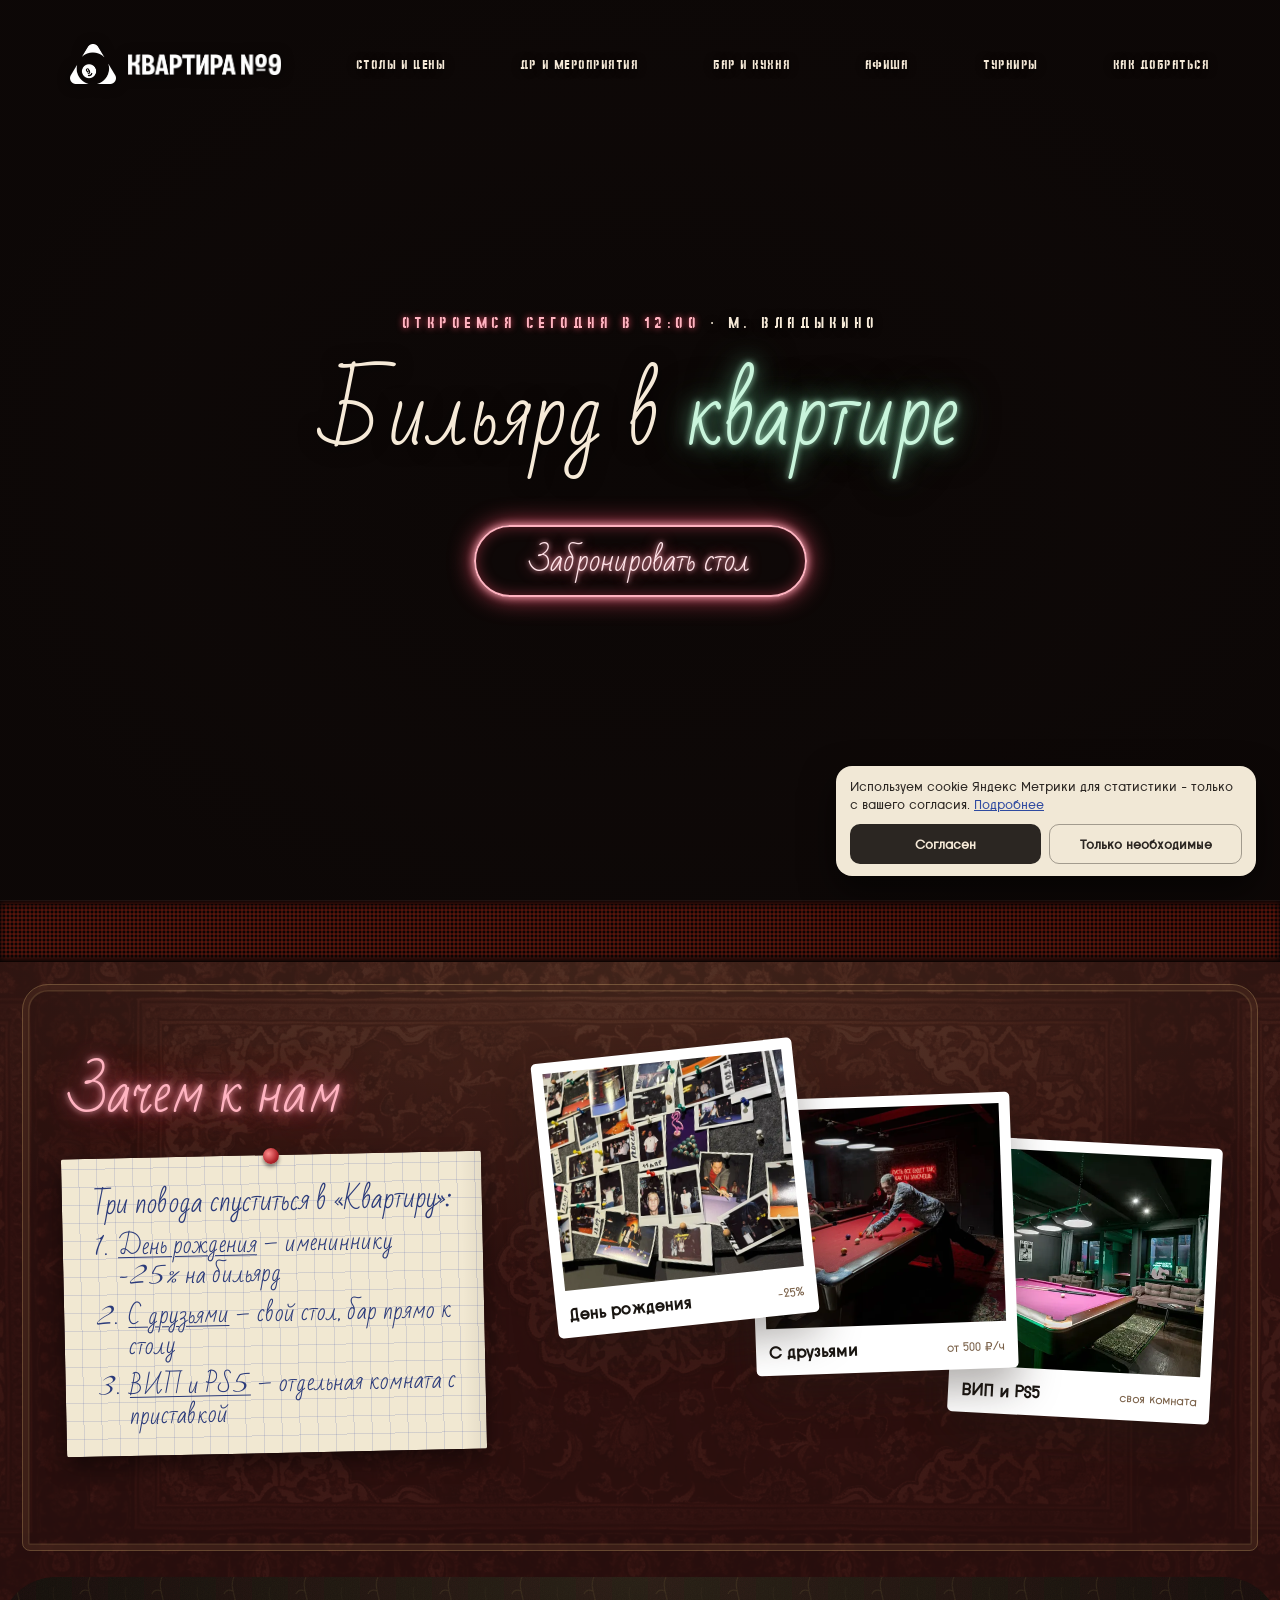
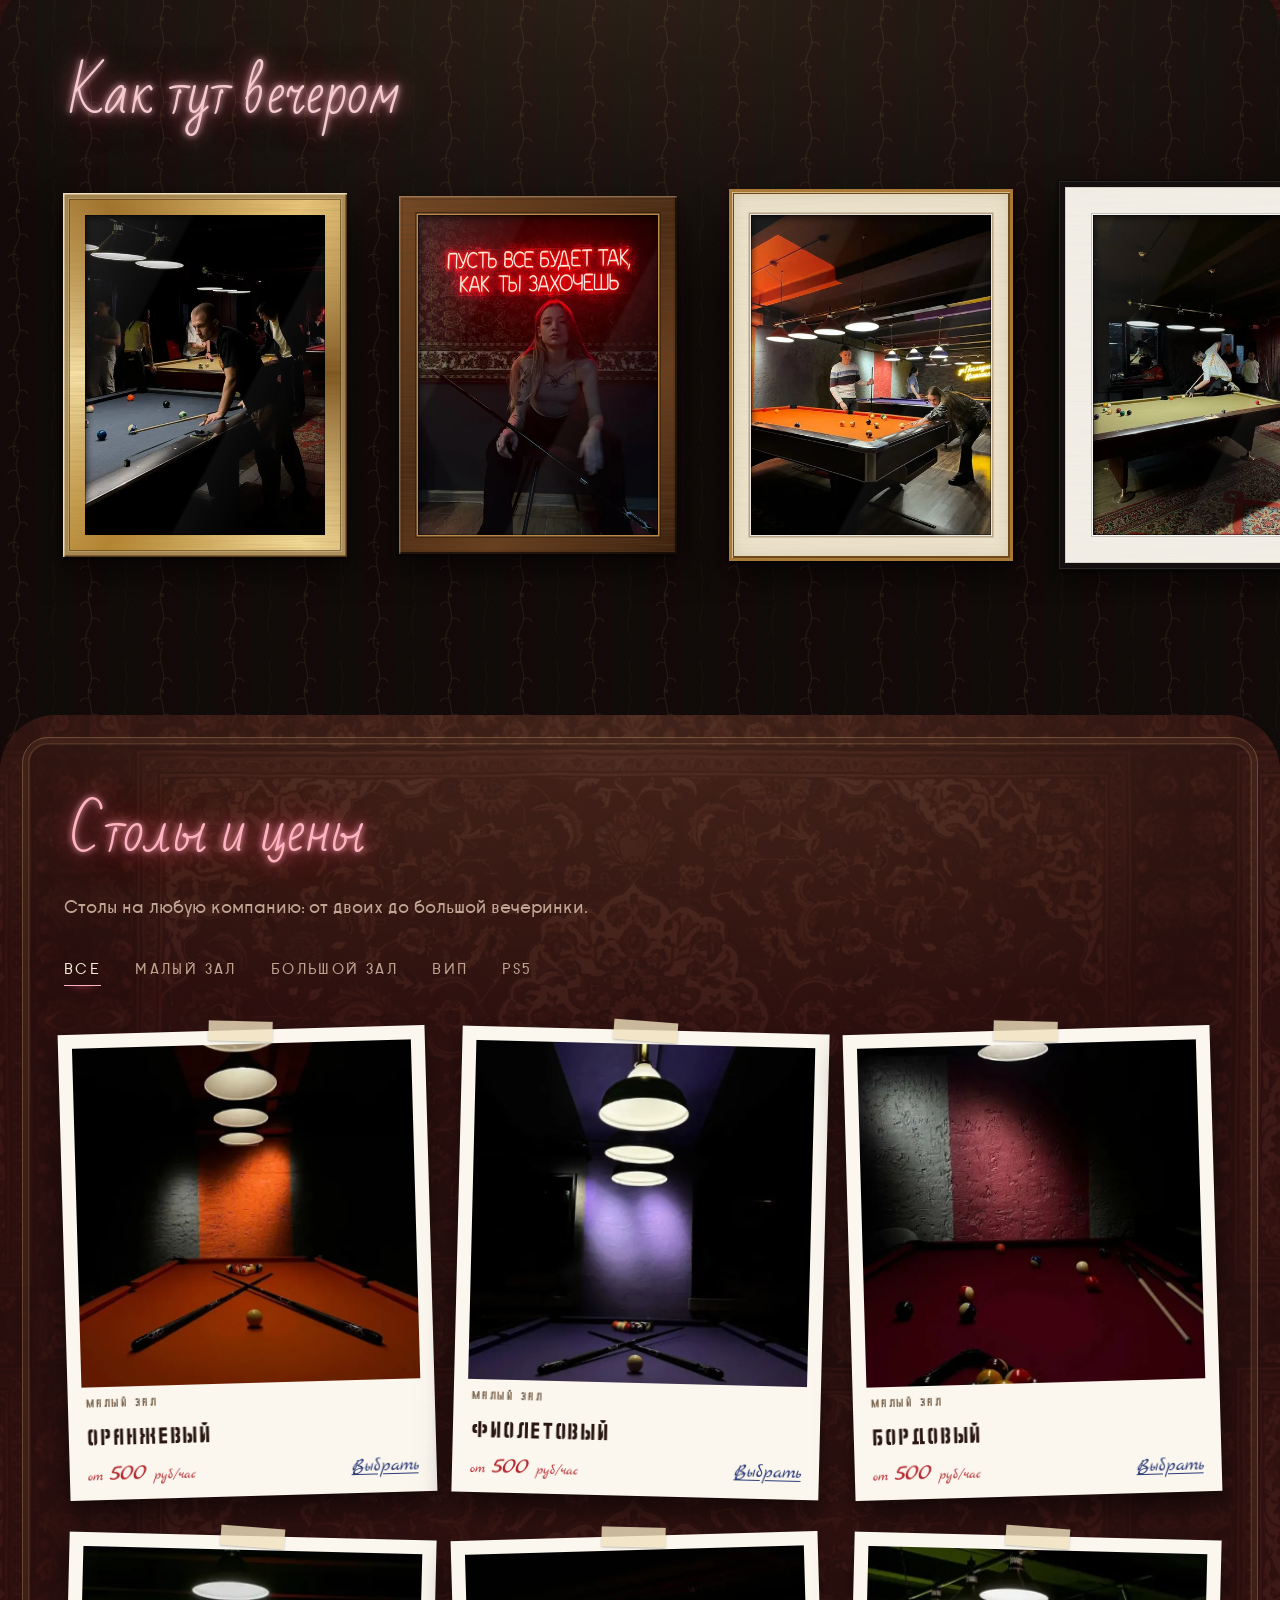
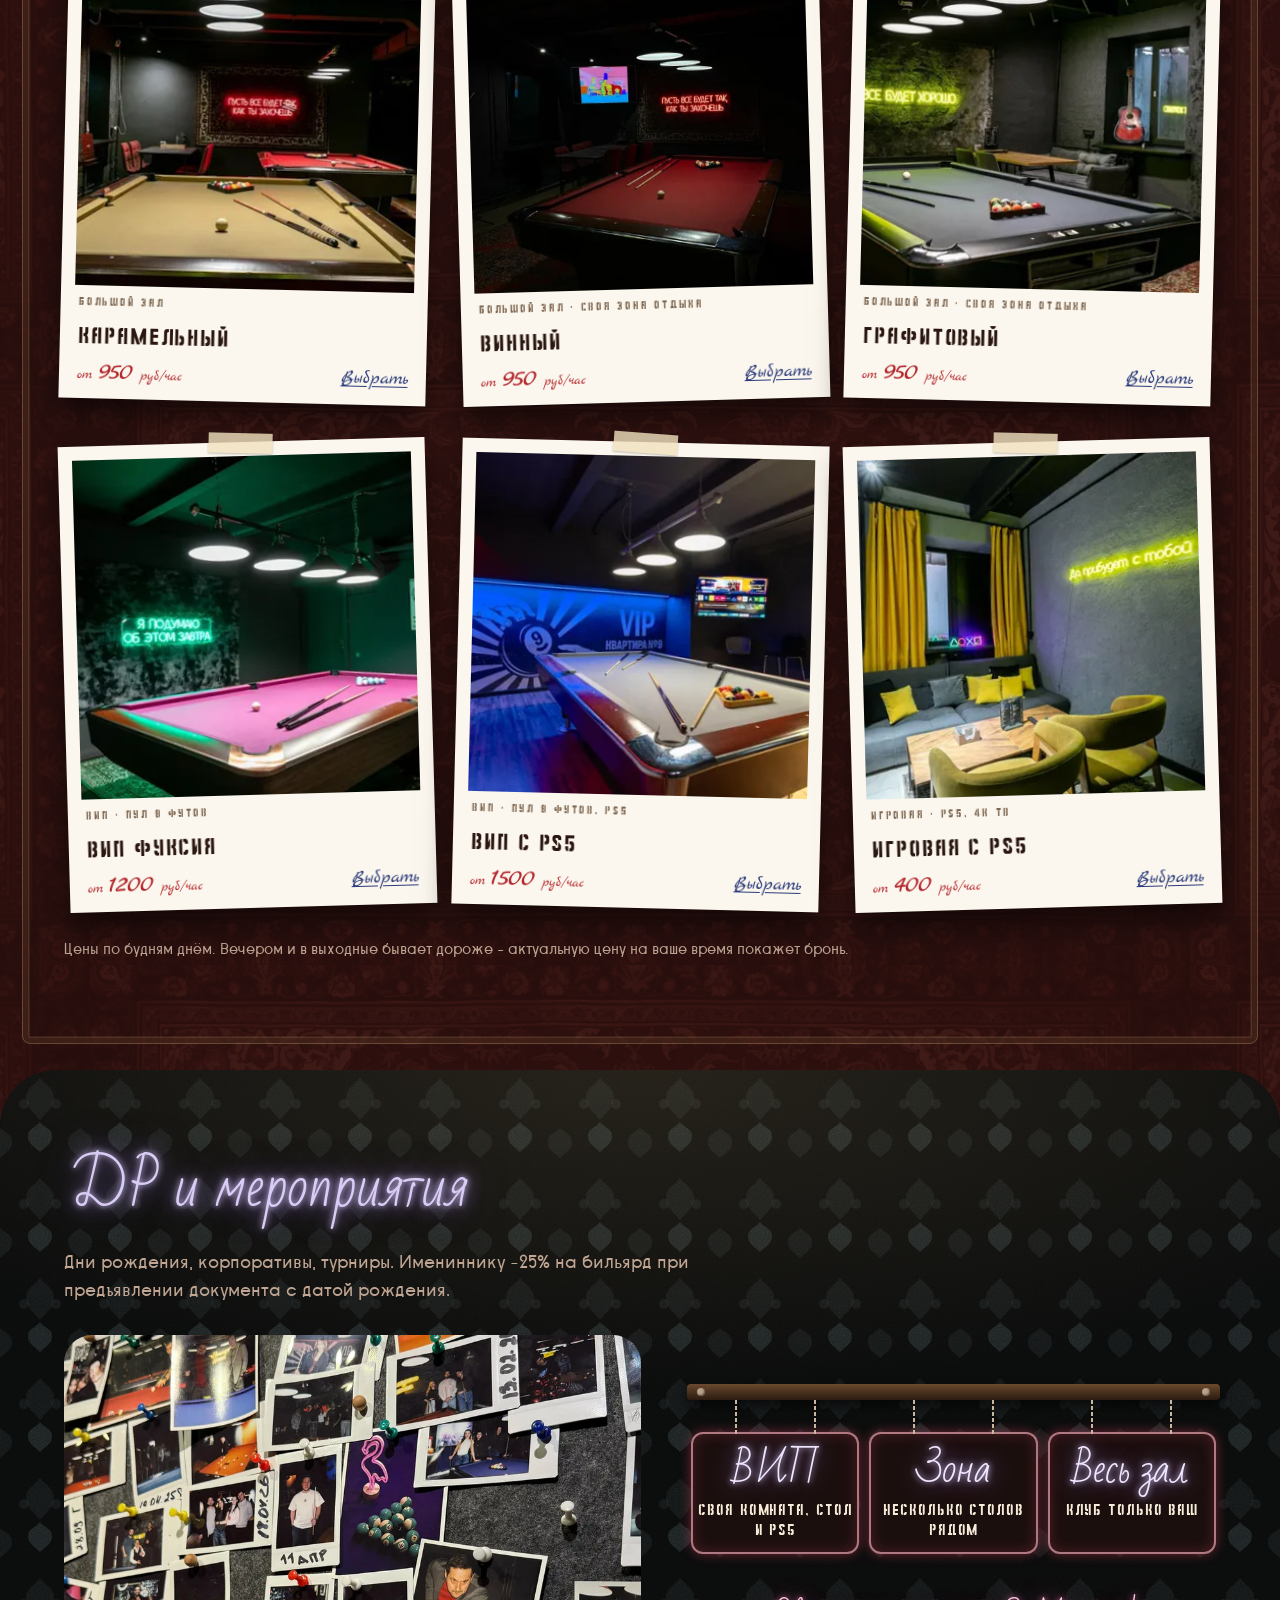
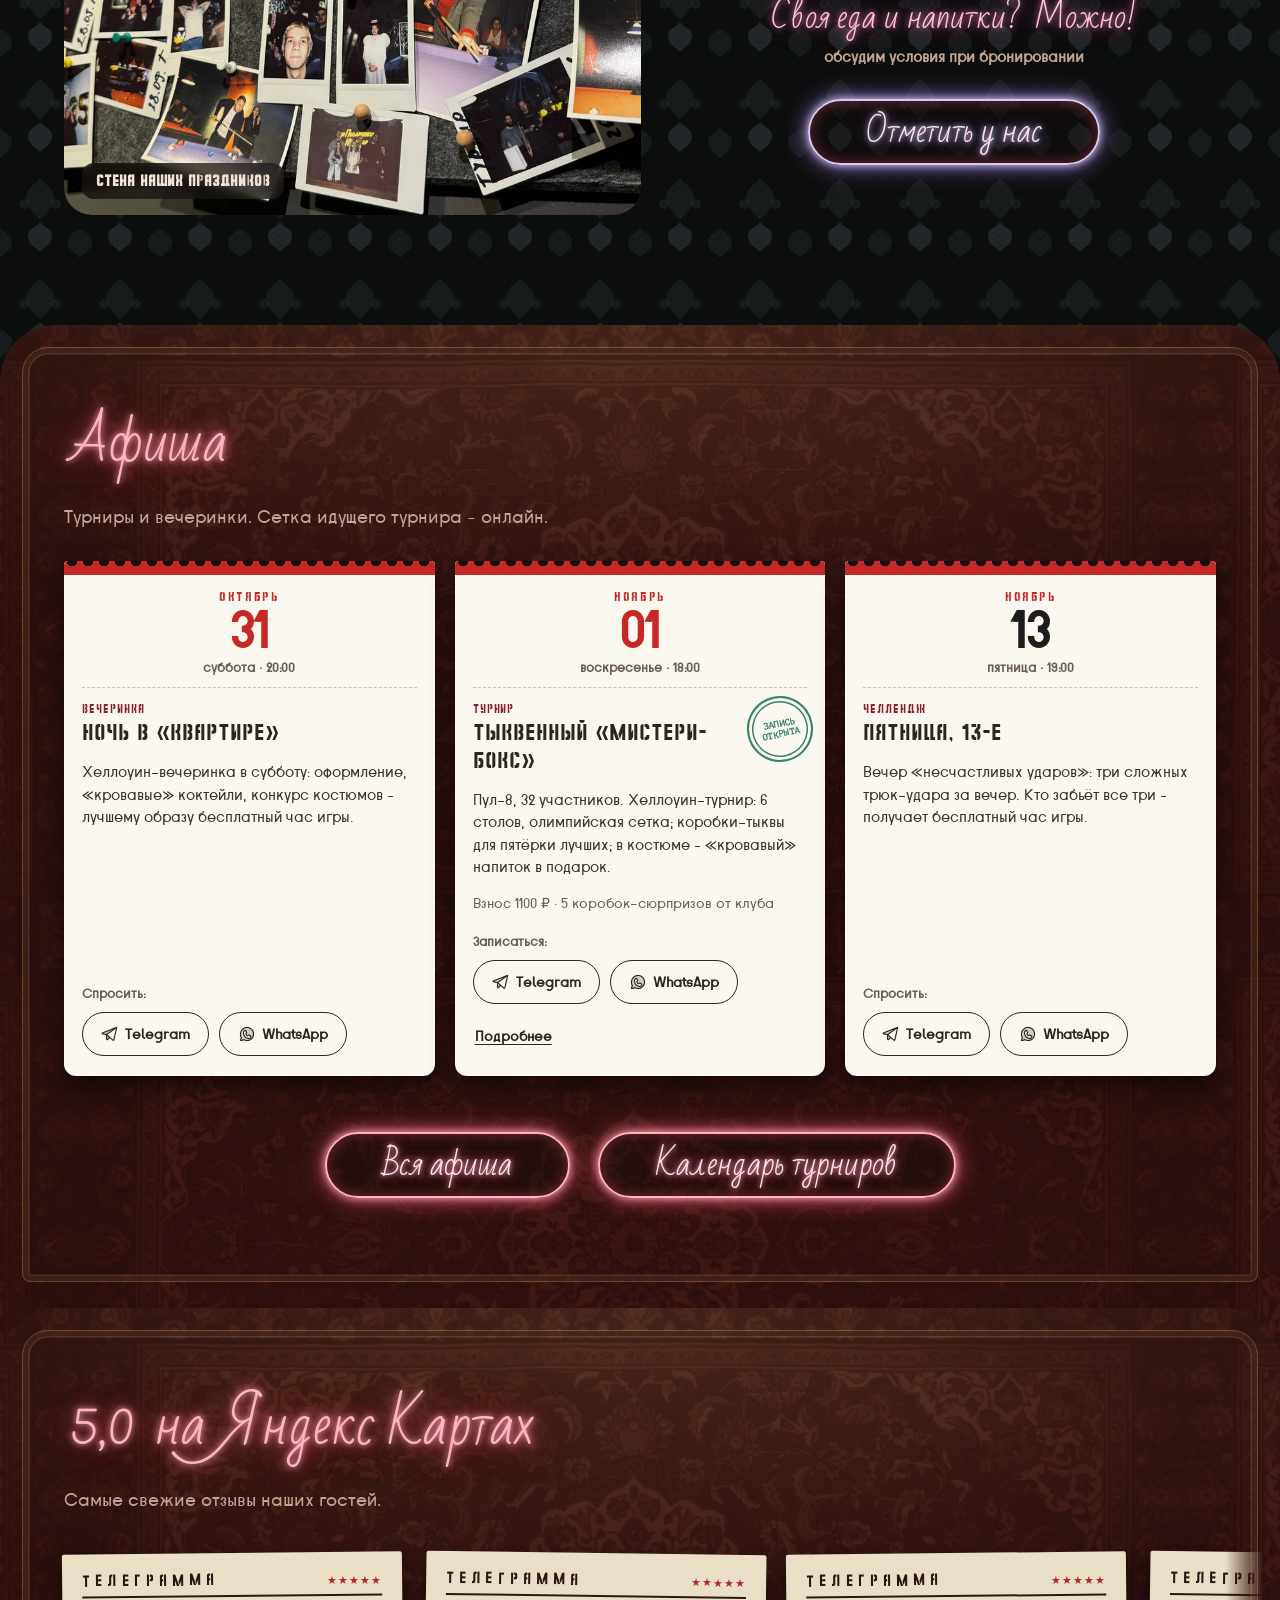
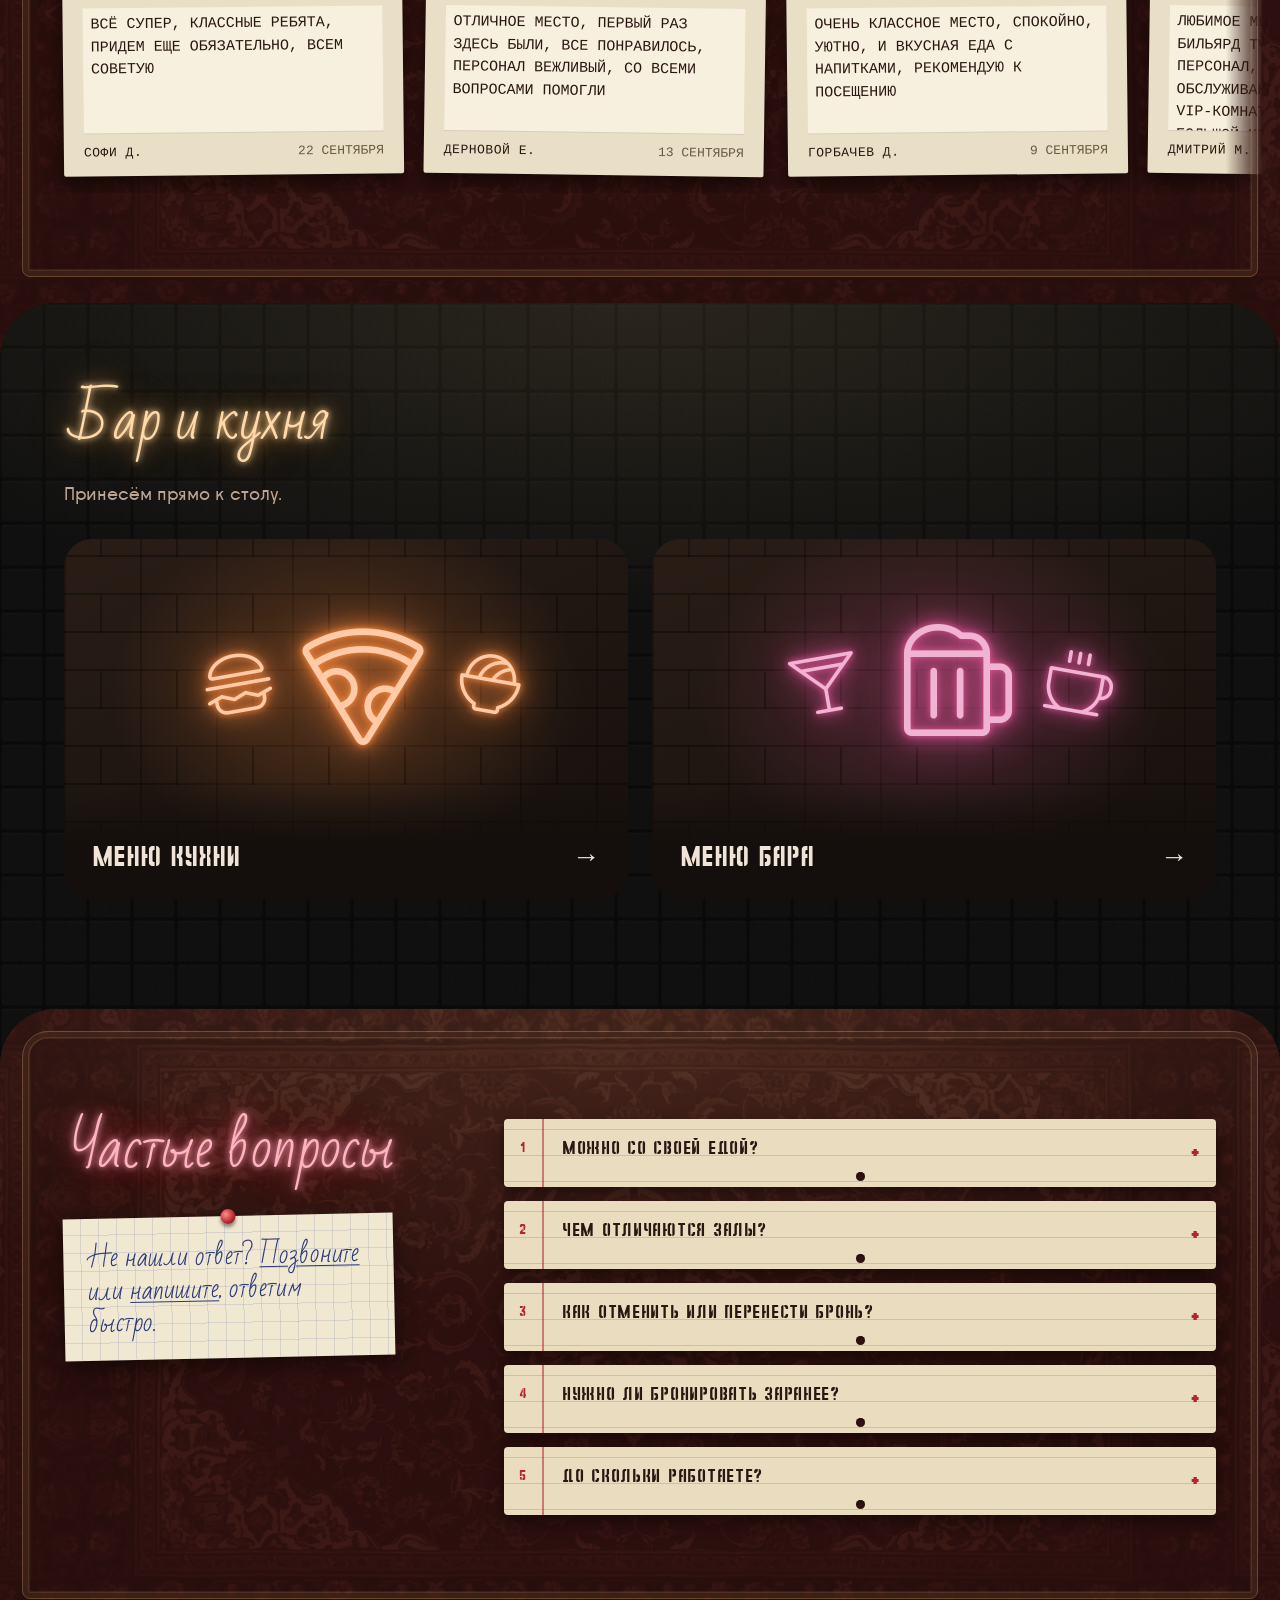
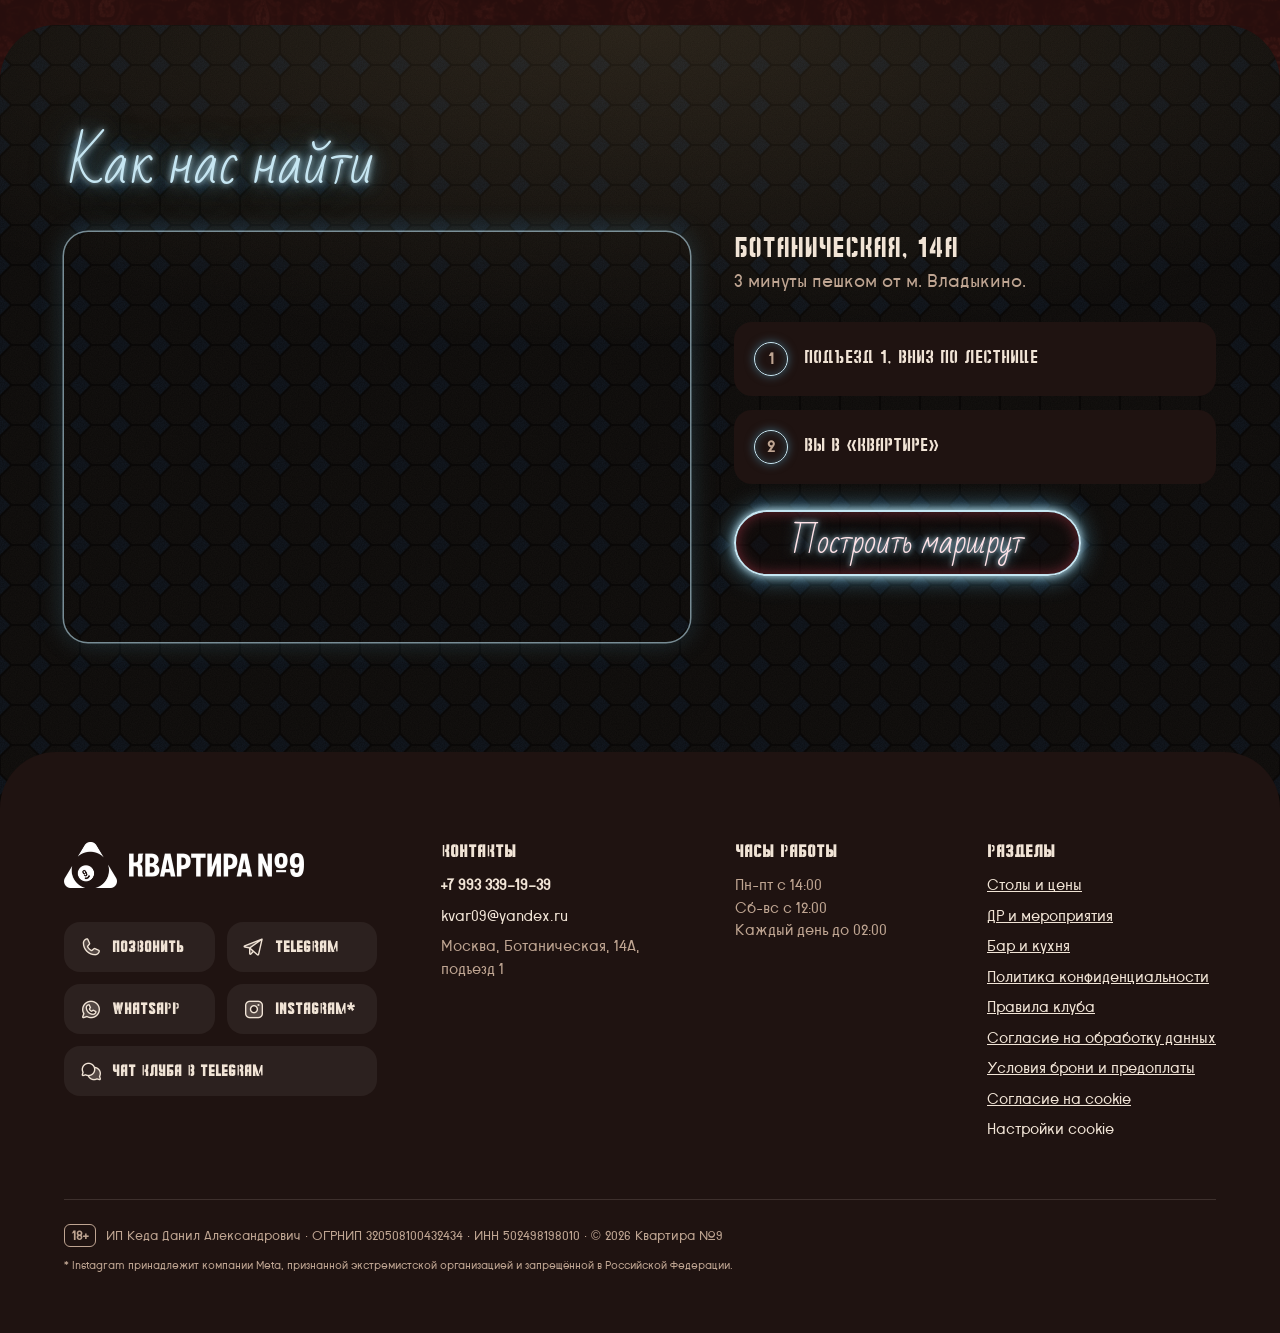
==== commit 65a42713: "demo-2026-10-16T18-39" ====
--- a/index.html
+++ b/index.html
@@ -1,3 +1,3 @@
-<!DOCTYPE html><html lang="ru" data-theme="burgundy" data-font="kosmos" data-tick="2" data-card="pola" data-tname="stencil"><head><meta charset="utf-8"><meta name="viewport" content="width=device-width, initial-scale=1, viewport-fit=cover"><meta name="theme-color" content="#120b0a"><link rel="icon" href="/favicon.jpg"><link rel="preload" href="/_astro/bad-script.CT7eCIl4.woff2" as="font" type="font/woff2" crossorigin><link rel="preload" href="/_astro/caveat-digits.C6lLI7Ka.woff2" as="font" type="font/woff2" crossorigin><link rel="preload" href="/_astro/proletarsk.BLAWgX2r.woff2" as="font" type="font/woff2" crossorigin><link rel="preload" href="/_astro/sowjetschablone.D4eQBPQ5.woff2" as="font" type="font/woff2" crossorigin><script>document.documentElement.classList.add('js'); setTimeout(function(){ if(!window.__revealReady) document.documentElement.classList.remove('js'); }, 1500);</script><title>Квартира №9</title><meta name="description" content="Бильярд у метро Владыкино: 8 столов для пула, две ВИП-комнаты, игровая с PS5, бар и кухня. Бронь стола онлайн, открыто каждый день до 02:00."><meta name="robots" content="noindex"><meta property="og:type" content="website"><meta property="og:locale" content="ru_RU"><meta property="og:site_name" content="Квартира №9"><meta property="og:title" content="Квартира №9"><meta property="og:description" content="Бильярд у метро Владыкино: 8 столов для пула, две ВИП-комнаты, игровая с PS5, бар и кухня. Бронь стола онлайн, открыто каждый день до 02:00."><meta property="og:url" content="https://kvrtr9.ru/"><meta property="og:image" content="https://kvrtr9.ru/_astro/hero155w.CEBqkdgs_28JILA.jpg"><meta name="twitter:card" content="summary_large_image"><script type="application/ld+json">{"@context":"https://schema.org","@type":"SportsActivityLocation","name":"Квартира №9","url":"https://kvrtr9.ru/","image":"https://kvrtr9.ru/_astro/hero155w.CEBqkdgs_28JILA.jpg","telephone":"+79933391939","address":{"@type":"PostalAddress","streetAddress":"Ботаническая улица, 14А","addressLocality":"Москва","addressCountry":"RU"},"geo":{"@type":"GeoCoordinates","latitude":55.846482,"longitude":37.586994},"openingHoursSpecification":[{"@type":"OpeningHoursSpecification","dayOfWeek":["Monday","Tuesday","Wednesday","Thursday","Friday"],"opens":"14:00","closes":"02:00"},{"@type":"OpeningHoursSpecification","dayOfWeek":["Saturday","Sunday"],"opens":"12:00","closes":"02:00"}],"aggregateRating":{"@type":"AggregateRating","ratingValue":5,"reviewCount":328},"priceRange":"400–1500 ₽/ч","sameAs":["https://t.me/kvar09","https://www.instagram.com/billiards.kvartira9","https://wa.me/79933391939","https://yandex.ru/maps/org/169194441350"]}</script><script type="application/ld+json">{"@context":"https://schema.org","@type":"FAQPage","mainEntity":[{"@type":"Question","name":"Можно со своей едой?","acceptedAnswer":{"@type":"Answer","text":"Можно, обсудим при бронировании. При брони обычного стола, в том числе в игровой с PS5, — только кухня и бар клуба: всё принесём к столу."}},{"@type":"Question","name":"Чем отличаются залы?","acceptedAnswer":{"@type":"Answer","text":"Разница в просторе. В большом зале свободнее и больше мест, где посидеть компанией. Малый зал такой же по атмосфере, только компактнее."}},{"@type":"Question","name":"Как отменить или перенести бронь?","acceptedAnswer":{"@type":"Answer","text":"Позвоните или напишите в любой мессенджер — перенесём или отменим. Предупредите хотя бы за 2 часа: тогда вернём предоплату полностью."}},{"@type":"Question","name":"Нужно ли бронировать заранее?","acceptedAnswer":{"@type":"Answer","text":"Лучше да: вечером и в выходные столы разбирают быстро. Без брони тоже можно, если есть свободный стол."}},{"@type":"Question","name":"До скольки работаете?","acceptedAnswer":{"@type":"Answer","text":"Каждый день до 02:00. По будням открываемся в 14:00, в субботу и воскресенье в 12:00."}}]}</script><link rel="stylesheet" href="/_astro/Base.L-GQyjEK.css"><link rel="stylesheet" href="/_astro/index.BBFZ7c-d.css"><link rel="stylesheet" href="/_astro/Events.CUpOapYJ.css"><link rel="stylesheet" href="/_astro/AfishaCard.DpUsnAW0.css"></head><body><a class="skip-link" href="#main">К содержимому</a><header class="hdr" id="hdr" data-astro-cid-nen7h5rs><div class="wrap" data-astro-cid-nen7h5rs><a class="logo" href="/" aria-label="Квартира №9, на главную" data-astro-cid-nen7h5rs><img src="/_astro/logo-mark.CCXDt5Lf_18lhKX.webp" alt data-astro-cid-nen7h5rs="true" loading="lazy" decoding="async" width="91" height="80" class="lm"><img src="/_astro/logo-word.BAPDpQVD_228Hl9.webp" alt data-astro-cid-nen7h5rs="true" loading="lazy" decoding="async" width="321" height="44" class="lw"></a><nav class="nav" aria-label="Основное меню" data-astro-cid-nen7h5rs><a href="/#tables" data-astro-cid-nen7h5rs>Столы и цены</a><a href="/#events" data-astro-cid-nen7h5rs>ДР и мероприятия</a><a href="/#menu" data-astro-cid-nen7h5rs>Бар и кухня</a><a href="/afisha/" data-astro-cid-nen7h5rs>Афиша</a><a href="/turniry/" data-astro-cid-nen7h5rs>Турниры</a><a href="/#route" data-astro-cid-nen7h5rs>Как добраться</a></nav><button class="burger" type="button" aria-label="Открыть меню" aria-controls="nmenu" aria-expanded="false" data-astro-cid-nen7h5rs><i data-astro-cid-nen7h5rs></i></button></div></header><main id="main"><section class="hero" id="top" data-astro-cid-ge2uvauf><!-- видео клуба с Яндекс Карт (отзыв 03.10): вертикальное на телефоне, горизонтальное на компьютере, 1080p, без звука.
-       Пока видео грузится (и без JS) — кадр из него. --><div class="bg" aria-hidden="true" data-astro-cid-ge2uvauf><picture data-astro-cid-ge2uvauf><source media="(min-width: 900px)" srcset="/video/hero-h.webp" data-astro-cid-ge2uvauf><img src="/video/hero-v.webp" alt="" width="720" height="1280" fetchpriority="high" loading="eager" decoding="async" data-astro-cid-ge2uvauf></picture><video muted loop playsinline preload="none" poster="/video/hero-v.webp" data-v="/video/hero-v-720.mp4" data-h="/video/hero-h.mp4" data-pv="/video/hero-v.webp" data-ph="/video/hero-h.webp" data-astro-cid-ge2uvauf></video></div><div class="shade" aria-hidden="true" data-astro-cid-ge2uvauf></div><!-- слоган 1, макет 2 «По центру» (выбор клуба 03.10): часы строкой над заголовком, кнопка — неоновая трубка.
-       Телефон: заголовок, строка, кнопка на всю ширину, часы под ней. --><div class="wrap" data-astro-cid-ge2uvauf><p class="hours" data-astro-cid-ge2uvauf><span data-hero-line data-astro-cid-ge2uvauf>Каждый день до 02:00</span><span class="metro" data-astro-cid-ge2uvauf> · м. Владыкино</span></p><h1 data-astro-cid-ge2uvauf>Бильярд в <em data-astro-cid-ge2uvauf>квартире</em></h1><p class="sub" data-astro-cid-ge2uvauf>Ковры на стенах, неон и бар прямо к столу. Два зала, ВИП-комнаты и PS5 у м.&nbsp;Владыкино.</p><a class="go" href="https://n1300308.yclients.com" data-book="table" data-goal="book_click" data-astro-cid-ge2uvauf>Забронировать стол</a></div></section><script type="module" src="/_astro/Hero.astro_astro_type_script_index_0_lang.CnF6krMZ.js"></script><div class="tick" data-astro-cid-u6vsyxkm><p class="visually-hidden" data-astro-cid-u6vsyxkm>−10% на первый визит. −25% имениннику. 8 столов и 2 ВИП. PS5 в игровой.</p><div class="board" aria-hidden="true" data-lines="[&quot;−10% на первый визит&quot;,&quot;−25% имениннику&quot;,&quot;8 столов и 2 ВИП&quot;,&quot;PS5 в игровой&quot;]" data-astro-cid-u6vsyxkm></div><div class="run" aria-hidden="true" data-astro-cid-u6vsyxkm><div data-astro-cid-u6vsyxkm><span data-astro-cid-u6vsyxkm>−10% на первый визит<i data-astro-cid-u6vsyxkm>★</i></span><span data-astro-cid-u6vsyxkm>−25% имениннику<i data-astro-cid-u6vsyxkm>★</i></span><span data-astro-cid-u6vsyxkm>8 столов и 2 ВИП<i data-astro-cid-u6vsyxkm>★</i></span><span data-astro-cid-u6vsyxkm>PS5 в игровой<i data-astro-cid-u6vsyxkm>★</i></span><span data-astro-cid-u6vsyxkm>−10% на первый визит<i data-astro-cid-u6vsyxkm>★</i></span><span data-astro-cid-u6vsyxkm>−25% имениннику<i data-astro-cid-u6vsyxkm>★</i></span><span data-astro-cid-u6vsyxkm>8 столов и 2 ВИП<i data-astro-cid-u6vsyxkm>★</i></span><span data-astro-cid-u6vsyxkm>PS5 в игровой<i data-astro-cid-u6vsyxkm>★</i></span><span data-astro-cid-u6vsyxkm>−10% на первый визит<i data-astro-cid-u6vsyxkm>★</i></span><span data-astro-cid-u6vsyxkm>−25% имениннику<i data-astro-cid-u6vsyxkm>★</i></span><span data-astro-cid-u6vsyxkm>8 столов и 2 ВИП<i data-astro-cid-u6vsyxkm>★</i></span><span data-astro-cid-u6vsyxkm>PS5 в игровой<i data-astro-cid-u6vsyxkm>★</i></span><span data-astro-cid-u6vsyxkm>−10% на первый визит<i data-astro-cid-u6vsyxkm>★</i></span><span data-astro-cid-u6vsyxkm>−25% имениннику<i data-astro-cid-u6vsyxkm>★</i></span><span data-astro-cid-u6vsyxkm>8 столов и 2 ВИП<i data-astro-cid-u6vsyxkm>★</i></span><span data-astro-cid-u6vsyxkm>PS5 в игровой<i data-astro-cid-u6vsyxkm>★</i></span></div></div></div><script type="module">var e=document.querySelector(`.tick .board`);if(e){let t=JSON.parse(e.dataset.lines||`[]`),n=Math.max(...t.map(e=>e.length)),r=Array.from({length:n},()=>{let t=document.createElement(`span`);return t.className=`c`,e.append(t),t}),i=matchMedia(`(prefers-reduced-motion: reduce)`).matches,a=(e,t)=>{let i=Math.floor((n-e.length)/2);r.forEach((n,r)=>{let a=(e[r-i]??` `).toUpperCase();if(n.textContent!==a){if(!t){n.textContent=a;return}setTimeout(()=>{n.classList.remove(`f`),n.offsetWidth,n.classList.add(`f`),setTimeout(()=>{n.textContent=a},110)},r*35)}})},o=0;a(t[0],!1),setInterval(()=>{e.offsetParent&&!document.hidden&&(o=(o+1)%t.length,a(t[o],!i))},3400)}</script><section class="sec sand why-sec" data-reveal aria-labelledby="why-t" data-astro-cid-2ojqaodh><div class="wrap why" data-astro-cid-2ojqaodh><div class="rv-in" data-astro-cid-2ojqaodh><div class="ttl"><h2 id="why-t">Зачем к нам</h2></div><!-- записка от руки, приколотая к ковру: три повода, каждый открывает свой снимок --><div class="note" data-astro-cid-2ojqaodh><p data-astro-cid-2ojqaodh>Три повода спуститься в «Квартиру»:</p><ol data-astro-cid-2ojqaodh><li data-astro-cid-2ojqaodh><button type="button" data-pc="0" data-astro-cid-2ojqaodh><b data-astro-cid-2ojqaodh>День рождения</b> — имениннику −25% на бильярд</button></li><li data-astro-cid-2ojqaodh><button type="button" data-pc="1" data-astro-cid-2ojqaodh><b data-astro-cid-2ojqaodh>С друзьями</b> — свой стол, бар прямо к столу</button></li><li data-astro-cid-2ojqaodh><button type="button" data-pc="2" data-astro-cid-2ojqaodh><b data-astro-cid-2ojqaodh>ВИП и PS5</b> — отдельная комната с приставкой</button></li></ol></div></div><div class="pola" data-astro-cid-2ojqaodh><div class="pc" tabindex="0" role="button" aria-expanded="false" aria-label="День рождения" data-astro-cid-2ojqaodh><img src="/_astro/p182.BtIqMFPq_mhdgG.webp" srcset="/_astro/p182.BtIqMFPq_1jugPO.webp 300w, /_astro/p182.BtIqMFPq_ZJBO5F.webp 600w" alt="Стена с полароидами гостей" sizes="(min-width: 900px) 320px, 184px" data-astro-cid-2ojqaodh="true" loading="lazy" decoding="async" width="960" height="1280" class="im"><b data-astro-cid-2ojqaodh>День рождения</b><small data-astro-cid-2ojqaodh>−25%</small><div class="slot" data-astro-cid-2ojqaodh><div class="more" data-astro-cid-2ojqaodh><p class="dev" data-astro-cid-2ojqaodh>Имениннику −25% на бильярд, ВИП-комната или весь зал.</p><a class="dev" href="#events" data-go="#events" data-astro-cid-2ojqaodh>Отметить у нас</a></div></div></div><div class="pc" tabindex="0" role="button" aria-expanded="false" aria-label="С друзьями" data-astro-cid-2ojqaodh><img src="/_astro/why-friends.fxXU2YNz_ZOMVFV.webp" srcset="/_astro/why-friends.fxXU2YNz_22YDj0.webp 300w, /_astro/why-friends.fxXU2YNz_1INSuU.webp 600w" alt="Компания друзей у красного стола" sizes="(min-width: 900px) 320px, 184px" data-astro-cid-2ojqaodh="true" loading="lazy" decoding="async" width="1563" height="1600" class="im"><b data-astro-cid-2ojqaodh>С друзьями</b><small data-astro-cid-2ojqaodh>от 500 ₽/ч</small><div class="slot" data-astro-cid-2ojqaodh><div class="more" data-astro-cid-2ojqaodh><p class="dev" data-astro-cid-2ojqaodh>Свой стол на компанию, бар и кухня прямо к столу.</p><a class="dev" href="https://n1300308.yclients.com" data-book="table" data-goal="book_click" data-astro-cid-2ojqaodh>Выбрать стол</a></div></div></div><div class="pc" tabindex="0" role="button" aria-expanded="false" aria-label="ВИП и PS5" data-astro-cid-2ojqaodh><img src="/_astro/p145.GBJSrHY4_Z2dmMXs.webp" srcset="/_astro/p145.GBJSrHY4_1YMKYH.webp 300w, /_astro/p145.GBJSrHY4_ZcMF0.webp 600w" alt="ВИП-комната" sizes="(min-width: 900px) 320px, 184px" data-astro-cid-2ojqaodh="true" loading="lazy" decoding="async" width="1280" height="853" class="im"><b data-astro-cid-2ojqaodh>ВИП и PS5</b><small data-astro-cid-2ojqaodh>своя комната</small><div class="slot" data-astro-cid-2ojqaodh><div class="more" data-astro-cid-2ojqaodh><p class="dev" data-astro-cid-2ojqaodh>Отдельная комната с PS5, телевизором и своим столом.</p><a class="dev" href="#tables" data-go="#tables" data-tab="vip" data-astro-cid-2ojqaodh>Смотреть комнаты</a></div></div></div></div></div></section><script type="module">document.querySelectorAll(`.why-sec .note [data-pc]`).forEach(e=>e.addEventListener(`click`,t=>{t.stopPropagation();let n=document.querySelectorAll(`.why-sec .pc`)[Number(e.dataset.pc)];n&&!n.classList.contains(`on`)&&n.click()}));</script><script type="module">var e=e=>{e.classList.remove(`act`),e.querySelectorAll(`.pc`).forEach(e=>{e.classList.remove(`on`),e.setAttribute(`aria-expanded`,`false`)})};if(document.querySelectorAll(`.pola`).forEach(t=>{t.querySelectorAll(`.pc`).forEach(n=>{let r=()=>{let r=n.classList.contains(`on`);e(t),r||(t.classList.add(`act`),n.classList.add(`on`),n.setAttribute(`aria-expanded`,`true`))};n.addEventListener(`click`,e=>{e.stopPropagation(),r()}),n.addEventListener(`keydown`,e=>{e.target===n&&(e.key===`Enter`||e.key===` `)&&(e.preventDefault(),r())})}),t.querySelectorAll(`[data-go]`).forEach(n=>n.addEventListener(`click`,r=>{r.preventDefault(),r.stopPropagation();let i=document.querySelector(n.dataset.go);i&&(n.dataset.tab&&document.querySelector(`.tabs [data-f="${n.dataset.tab}"]`)?.click(),e(t),i.scrollIntoView({behavior:matchMedia(`(prefers-reduced-motion: reduce)`).matches?`auto`:`smooth`,block:`start`}))}))}),document.addEventListener(`click`,()=>document.querySelectorAll(`.pola`).forEach(e)),`IntersectionObserver`in window){let t=new IntersectionObserver(t=>{for(let n of t)n.isIntersecting||e(n.target)});document.querySelectorAll(`.pola`).forEach(e=>t.observe(e))}</script><section class="sec darkarc wall-stripe rt" data-reveal aria-labelledby="eve-t" data-astro-cid-mypgjvmy><div class="wrap rv-in" data-astro-cid-mypgjvmy><div class="ttl"><h2 id="eve-t">Как тут вечером</h2></div></div><div class="strip rail" data-images="[{&quot;src&quot;:&quot;/_astro/e33.D4psMDug_ZpbK8L.webp&quot;,&quot;alt&quot;:&quot;Игрок целится за серым столом&quot;},{&quot;src&quot;:&quot;/_astro/p052.BH37v2vM_luDtp.webp&quot;,&quot;alt&quot;:&quot;Гостья с кием у красной неоновой надписи&quot;},{&quot;src&quot;:&quot;/_astro/e34.C19EZtkt_ZI8Ol8.webp&quot;,&quot;alt&quot;:&quot;Партия за оранжевым столом&quot;},{&quot;src&quot;:&quot;/_astro/e35.BEKOHwF2_1YGG6A.webp&quot;,&quot;alt&quot;:&quot;Сложный удар с колена на бортик&quot;},{&quot;src&quot;:&quot;/_astro/e36.PXUbB9pG_Z2n7NXd.webp&quot;,&quot;alt&quot;:&quot;Удар за фиолетовым столом&quot;},{&quot;src&quot;:&quot;/_astro/e40.8s2M2wJ2_sx46L.webp&quot;,&quot;alt&quot;:&quot;Гость собирает шары в треугольник&quot;},{&quot;src&quot;:&quot;/_astro/e41.Cu0TAxcd_Z15aH2t.webp&quot;,&quot;alt&quot;:&quot;Вечер в большом зале под неоновой надписью&quot;},{&quot;src&quot;:&quot;/_astro/e42.BCqb1fpp_fnRh4.webp&quot;,&quot;alt&quot;:&quot;Удар за оранжевым столом, рядом игра за фиолетовым&quot;},{&quot;src&quot;:&quot;/_astro/e43.Bnwxi25e_Z2uHFGM.webp&quot;,&quot;alt&quot;:&quot;Гость с кием у оранжевой стены&quot;}]" data-astro-cid-mypgjvmy><div class="tr" id="eve" data-astro-cid-mypgjvmy><div class="fr f0" role="button" tabindex="0" aria-label="Открыть фото: Игрок целится за серым столом" data-i="0" data-astro-cid-mypgjvmy><img src="/_astro/e33.D4psMDug_1uCI0B.webp" srcset="/_astro/e33.D4psMDug_ZOLK8D.webp 440w, /_astro/e33.D4psMDug_AVBq.webp 840w" alt sizes="(min-width: 900px) 420px, 240px" data-astro-cid-mypgjvmy="true" loading="lazy" decoding="async" width="1200" height="1600"></div><div class="fr f1" role="button" tabindex="0" aria-label="Открыть фото: Гостья с кием у красной неоновой надписи" data-i="1" data-astro-cid-mypgjvmy><img src="/_astro/p052.BH37v2vM_2kVxI3.webp" srcset="/_astro/p052.BH37v2vM_Z27k0oe.webp 440w, /_astro/p052.BH37v2vM_Z1gViDa.webp 840w" alt sizes="(min-width: 900px) 420px, 240px" data-astro-cid-mypgjvmy="true" loading="lazy" decoding="async" width="960" height="1280"></div><div class="fr f2" role="button" tabindex="0" aria-label="Открыть фото: Партия за оранжевым столом" data-i="2" data-astro-cid-mypgjvmy><img src="/_astro/e34.C19EZtkt_Z2rIhE2.webp" srcset="/_astro/e34.C19EZtkt_Zwns2j.webp 440w, /_astro/e34.C19EZtkt_2plwL3.webp 840w" alt sizes="(min-width: 900px) 420px, 240px" data-astro-cid-mypgjvmy="true" loading="lazy" decoding="async" width="960" height="1280"></div><div class="fr f3" role="button" tabindex="0" aria-label="Открыть фото: Сложный удар с колена на бортик" data-i="3" data-astro-cid-mypgjvmy><img src="/_astro/e35.BEKOHwF2_Z1aEXxX.webp" srcset="/_astro/e35.BEKOHwF2_1H3aa7.webp 440w, /_astro/e35.BEKOHwF2_Z2wKgSK.webp 840w" alt sizes="(min-width: 900px) 420px, 240px" data-astro-cid-mypgjvmy="true" loading="lazy" decoding="async" width="1200" height="1600"></div><div class="fr f4" role="button" tabindex="0" aria-label="Открыть фото: Удар за фиолетовым столом" data-i="4" data-astro-cid-mypgjvmy><img src="/_astro/e36.PXUbB9pG_ZsikNP.webp" srcset="/_astro/e36.PXUbB9pG_Z1HFHJR.webp 440w, /_astro/e36.PXUbB9pG_ZRi0YN.webp 840w" alt sizes="(min-width: 900px) 420px, 240px" data-astro-cid-mypgjvmy="true" loading="lazy" decoding="async" width="1200" height="1600"></div><div class="fr f5" role="button" tabindex="0" aria-label="Открыть фото: Гость собирает шары в треугольник" data-i="5" data-astro-cid-mypgjvmy><img src="/_astro/e40.8s2M2wJ2_ZiURF5.webp" srcset="/_astro/e40.8s2M2wJ2_Z91rD5.webp 440w, /_astro/e40.8s2M2wJ2_Gmf6Y.webp 840w" alt sizes="(min-width: 900px) 420px, 240px" data-astro-cid-mypgjvmy="true" loading="lazy" decoding="async" width="1600" height="2133"></div><div class="fr f0" role="button" tabindex="0" aria-label="Открыть фото: Вечер в большом зале под неоновой надписью" data-i="6" data-astro-cid-mypgjvmy><img src="/_astro/e41.Cu0TAxcd_Z2w3fLU.webp" srcset="/_astro/e41.Cu0TAxcd_1nLOKq.webp 440w, /_astro/e41.Cu0TAxcd_GIJte.webp 840w" alt sizes="(min-width: 900px) 420px, 240px" data-astro-cid-mypgjvmy="true" loading="lazy" decoding="async" width="1600" height="2037"></div><div class="fr f1" role="button" tabindex="0" aria-label="Открыть фото: Удар за оранжевым столом, рядом игра за фиолетовым" data-i="7" data-astro-cid-mypgjvmy><img src="/_astro/e42.BCqb1fpp_1FL0OO.webp" srcset="/_astro/e42.BCqb1fpp_ZjD0Qq.webp 440w, /_astro/e42.BCqb1fpp_cY1BY.webp 840w" alt sizes="(min-width: 900px) 420px, 240px" data-astro-cid-mypgjvmy="true" loading="lazy" decoding="async" width="1600" height="2232"></div><div class="fr f2" role="button" tabindex="0" aria-label="Открыть фото: Гость с кием у оранжевой стены" data-i="8" data-astro-cid-mypgjvmy><img src="/_astro/e43.Bnwxi25e_Z1p2UuV.webp" srcset="/_astro/e43.Bnwxi25e_5m78A.webp 440w, /_astro/e43.Bnwxi25e_Z1p2UuV.webp 545w" alt sizes="(min-width: 900px) 420px, 240px" data-astro-cid-mypgjvmy="true" loading="lazy" decoding="async" width="545" height="969"></div><div class="fr f0" role="button" tabindex="-1" aria-hidden="true" aria-label="Открыть фото: Игрок целится за серым столом" data-i="0" data-astro-cid-mypgjvmy><img src="/_astro/e33.D4psMDug_1uCI0B.webp" srcset="/_astro/e33.D4psMDug_ZOLK8D.webp 440w, /_astro/e33.D4psMDug_AVBq.webp 840w" alt sizes="(min-width: 900px) 420px, 240px" data-astro-cid-mypgjvmy="true" loading="lazy" decoding="async" width="1200" height="1600"></div><div class="fr f1" role="button" tabindex="-1" aria-hidden="true" aria-label="Открыть фото: Гостья с кием у красной неоновой надписи" data-i="1" data-astro-cid-mypgjvmy><img src="/_astro/p052.BH37v2vM_2kVxI3.webp" srcset="/_astro/p052.BH37v2vM_Z27k0oe.webp 440w, /_astro/p052.BH37v2vM_Z1gViDa.webp 840w" alt sizes="(min-width: 900px) 420px, 240px" data-astro-cid-mypgjvmy="true" loading="lazy" decoding="async" width="960" height="1280"></div><div class="fr f2" role="button" tabindex="-1" aria-hidden="true" aria-label="Открыть фото: Партия за оранжевым столом" data-i="2" data-astro-cid-mypgjvmy><img src="/_astro/e34.C19EZtkt_Z2rIhE2.webp" srcset="/_astro/e34.C19EZtkt_Zwns2j.webp 440w, /_astro/e34.C19EZtkt_2plwL3.webp 840w" alt sizes="(min-width: 900px) 420px, 240px" data-astro-cid-mypgjvmy="true" loading="lazy" decoding="async" width="960" height="1280"></div><div class="fr f3" role="button" tabindex="-1" aria-hidden="true" aria-label="Открыть фото: Сложный удар с колена на бортик" data-i="3" data-astro-cid-mypgjvmy><img src="/_astro/e35.BEKOHwF2_Z1aEXxX.webp" srcset="/_astro/e35.BEKOHwF2_1H3aa7.webp 440w, /_astro/e35.BEKOHwF2_Z2wKgSK.webp 840w" alt sizes="(min-width: 900px) 420px, 240px" data-astro-cid-mypgjvmy="true" loading="lazy" decoding="async" width="1200" height="1600"></div><div class="fr f4" role="button" tabindex="-1" aria-hidden="true" aria-label="Открыть фото: Удар за фиолетовым столом" data-i="4" data-astro-cid-mypgjvmy><img src="/_astro/e36.PXUbB9pG_ZsikNP.webp" srcset="/_astro/e36.PXUbB9pG_Z1HFHJR.webp 440w, /_astro/e36.PXUbB9pG_ZRi0YN.webp 840w" alt sizes="(min-width: 900px) 420px, 240px" data-astro-cid-mypgjvmy="true" loading="lazy" decoding="async" width="1200" height="1600"></div><div class="fr f5" role="button" tabindex="-1" aria-hidden="true" aria-label="Открыть фото: Гость собирает шары в треугольник" data-i="5" data-astro-cid-mypgjvmy><img src="/_astro/e40.8s2M2wJ2_ZiURF5.webp" srcset="/_astro/e40.8s2M2wJ2_Z91rD5.webp 440w, /_astro/e40.8s2M2wJ2_Gmf6Y.webp 840w" alt sizes="(min-width: 900px) 420px, 240px" data-astro-cid-mypgjvmy="true" loading="lazy" decoding="async" width="1600" height="2133"></div><div class="fr f0" role="button" tabindex="-1" aria-hidden="true" aria-label="Открыть фото: Вечер в большом зале под неоновой надписью" data-i="6" data-astro-cid-mypgjvmy><img src="/_astro/e41.Cu0TAxcd_Z2w3fLU.webp" srcset="/_astro/e41.Cu0TAxcd_1nLOKq.webp 440w, /_astro/e41.Cu0TAxcd_GIJte.webp 840w" alt sizes="(min-width: 900px) 420px, 240px" data-astro-cid-mypgjvmy="true" loading="lazy" decoding="async" width="1600" height="2037"></div><div class="fr f1" role="button" tabindex="-1" aria-hidden="true" aria-label="Открыть фото: Удар за оранжевым столом, рядом игра за фиолетовым" data-i="7" data-astro-cid-mypgjvmy><img src="/_astro/e42.BCqb1fpp_1FL0OO.webp" srcset="/_astro/e42.BCqb1fpp_ZjD0Qq.webp 440w, /_astro/e42.BCqb1fpp_cY1BY.webp 840w" alt sizes="(min-width: 900px) 420px, 240px" data-astro-cid-mypgjvmy="true" loading="lazy" decoding="async" width="1600" height="2232"></div><div class="fr f2" role="button" tabindex="-1" aria-hidden="true" aria-label="Открыть фото: Гость с кием у оранжевой стены" data-i="8" data-astro-cid-mypgjvmy><img src="/_astro/e43.Bnwxi25e_Z1p2UuV.webp" srcset="/_astro/e43.Bnwxi25e_5m78A.webp 440w, /_astro/e43.Bnwxi25e_Z1p2UuV.webp 545w" alt sizes="(min-width: 900px) 420px, 240px" data-astro-cid-mypgjvmy="true" loading="lazy" decoding="async" width="545" height="969"></div></div></div></section><script type="module" src="/_astro/Evening.astro_astro_type_script_index_0_lang.p8_3zFnF.js"></script><section class="sec sand rt" id="tables" data-reveal aria-labelledby="tables-t" data-astro-cid-irgahss3><div class="wrap" data-astro-cid-irgahss3><div class="rv-in" data-astro-cid-irgahss3><div class="ttl"><h2 id="tables-t">Столы и цены</h2></div><p class="lead" data-astro-cid-irgahss3>Столы на любую компанию: от двоих до большой вечеринки.</p></div><div class="tabs" role="toolbar" aria-label="Фильтр по залам" data-astro-cid-irgahss3><button type="button" class="on" data-f="all" aria-pressed="true" data-astro-cid-irgahss3>Все</button><button type="button" data-f="small" aria-pressed="false" data-astro-cid-irgahss3>Малый зал</button><button type="button" data-f="big" aria-pressed="false" data-astro-cid-irgahss3>Большой зал</button><button type="button" data-f="vip" aria-pressed="false" data-astro-cid-irgahss3>ВИП</button><button type="button" data-f="ps5" aria-pressed="false" data-astro-cid-irgahss3>PS5</button></div><div class="trail" data-astro-cid-irgahss3><article class="tc" data-k="small" data-id="orange" data-astro-cid-irgahss3><!-- карточка переворачивается целиком, как настоящий полароид: лицо и оборот — две стороны одной карточки (07.10) --><div class="flipper" data-astro-cid-irgahss3><div class="face front" data-astro-cid-irgahss3><button type="button" class="flip-on" data-flip aria-expanded="false" aria-label="Оранжевый: подробнее о столе" data-astro-cid-irgahss3></button><img src="/_astro/t-orange.CDbX8Dkc_Qw3N3.webp" srcset="/_astro/t-orange.CDbX8Dkc_1LCl2P.webp 300w, /_astro/t-orange.CDbX8Dkc_5V4jS.webp 500w, /_astro/t-orange.CDbX8Dkc_Z22wcI7.webp 760w" alt="Оранжевый, малый зал" sizes="(min-width: 900px) 30vw, 250px" data-astro-cid-irgahss3="true" loading="lazy" decoding="async" width="960" height="1280" class="tim"><div class="tb" data-astro-cid-irgahss3><span class="hall" data-astro-cid-irgahss3>Малый зал</span><h3 class="tn" data-astro-cid-irgahss3>Оранжевый</h3><div class="tf" data-astro-cid-irgahss3><span class="pr" data-astro-cid-irgahss3>от <b data-astro-cid-irgahss3>500</b> руб/час</span><a class="choose" href="https://n1300308.yclients.com" data-book="table" data-table="orange" data-goal="book_click" aria-label="Выбрать Оранжевый" data-astro-cid-irgahss3>Выбрать</a></div></div></div><div class="face back" aria-hidden="true" data-astro-cid-irgahss3><span class="hall" data-astro-cid-irgahss3>Малый зал</span><h4 class="bn" data-astro-cid-irgahss3>Оранжевый</h4><ul class="ab one" data-astro-cid-irgahss3><li data-astro-cid-irgahss3>Стол для пула в малом зале</li></ul><dl class="pl" data-astro-cid-irgahss3><dt data-astro-cid-irgahss3>Будни до 18:00</dt><dd data-astro-cid-irgahss3>500 ₽/ч</dd><dt data-astro-cid-irgahss3>Будни с 18:00</dt><dd data-astro-cid-irgahss3>900 ₽/ч</dd><dt data-astro-cid-irgahss3>Сб и вс</dt><dd data-astro-cid-irgahss3>900 ₽/ч</dd></dl><div class="bf" data-astro-cid-irgahss3><button type="button" class="flip-off" data-flip tabindex="-1" data-astro-cid-irgahss3>← Назад</button><button type="button" class="choose" data-pick tabindex="-1" data-astro-cid-irgahss3>Выбрать</button></div></div></div></article><article class="tc" data-k="small" data-id="purple" data-astro-cid-irgahss3><!-- карточка переворачивается целиком, как настоящий полароид: лицо и оборот — две стороны одной карточки (07.10) --><div class="flipper" data-astro-cid-irgahss3><div class="face front" data-astro-cid-irgahss3><button type="button" class="flip-on" data-flip aria-expanded="false" aria-label="Фиолетовый: подробнее о столе" data-astro-cid-irgahss3></button><img src="/_astro/t-purple.CQsdefys_ZymXu9.webp" srcset="/_astro/t-purple.CQsdefys_lIiJD.webp 300w, /_astro/t-purple.CQsdefys_Z1jWWXj.webp 500w, /_astro/t-purple.CQsdefys_1BKSMC.webp 760w" alt="Фиолетовый, малый зал" sizes="(min-width: 900px) 30vw, 250px" data-astro-cid-irgahss3="true" loading="lazy" decoding="async" width="960" height="1280" class="tim"><div class="tb" data-astro-cid-irgahss3><span class="hall" data-astro-cid-irgahss3>Малый зал</span><h3 class="tn" data-astro-cid-irgahss3>Фиолетовый</h3><div class="tf" data-astro-cid-irgahss3><span class="pr" data-astro-cid-irgahss3>от <b data-astro-cid-irgahss3>500</b> руб/час</span><a class="choose" href="https://n1300308.yclients.com" data-book="table" data-table="purple" data-goal="book_click" aria-label="Выбрать Фиолетовый" data-astro-cid-irgahss3>Выбрать</a></div></div></div><div class="face back" aria-hidden="true" data-astro-cid-irgahss3><span class="hall" data-astro-cid-irgahss3>Малый зал</span><h4 class="bn" data-astro-cid-irgahss3>Фиолетовый</h4><ul class="ab one" data-astro-cid-irgahss3><li data-astro-cid-irgahss3>Стол для пула в малом зале</li></ul><dl class="pl" data-astro-cid-irgahss3><dt data-astro-cid-irgahss3>Будни до 18:00</dt><dd data-astro-cid-irgahss3>500 ₽/ч</dd><dt data-astro-cid-irgahss3>Будни с 18:00</dt><dd data-astro-cid-irgahss3>900 ₽/ч</dd><dt data-astro-cid-irgahss3>Сб и вс</dt><dd data-astro-cid-irgahss3>900 ₽/ч</dd></dl><div class="bf" data-astro-cid-irgahss3><button type="button" class="flip-off" data-flip tabindex="-1" data-astro-cid-irgahss3>← Назад</button><button type="button" class="choose" data-pick tabindex="-1" data-astro-cid-irgahss3>Выбрать</button></div></div></div></article><article class="tc" data-k="small" data-id="burgundy" data-astro-cid-irgahss3><!-- карточка переворачивается целиком, как настоящий полароид: лицо и оборот — две стороны одной карточки (07.10) --><div class="flipper" data-astro-cid-irgahss3><div class="face front" data-astro-cid-irgahss3><button type="button" class="flip-on" data-flip aria-expanded="false" aria-label="Бордовый: подробнее о столе" data-astro-cid-irgahss3></button><img src="/_astro/t-burgundy.-YO0DJFL_Z1sJT6M.webp" srcset="/_astro/t-burgundy.-YO0DJFL_JX4PL.webp 300w, /_astro/t-burgundy.-YO0DJFL_1jmALE.webp 500w, /_astro/t-burgundy.-YO0DJFL_Zi3RqN.webp 760w" alt="Бордовый, малый зал" sizes="(min-width: 900px) 30vw, 250px" data-astro-cid-irgahss3="true" loading="lazy" decoding="async" width="960" height="1280" class="tim"><div class="tb" data-astro-cid-irgahss3><span class="hall" data-astro-cid-irgahss3>Малый зал</span><h3 class="tn" data-astro-cid-irgahss3>Бордовый</h3><div class="tf" data-astro-cid-irgahss3><span class="pr" data-astro-cid-irgahss3>от <b data-astro-cid-irgahss3>500</b> руб/час</span><a class="choose" href="https://n1300308.yclients.com" data-book="table" data-table="burgundy" data-goal="book_click" aria-label="Выбрать Бордовый" data-astro-cid-irgahss3>Выбрать</a></div></div></div><div class="face back" aria-hidden="true" data-astro-cid-irgahss3><span class="hall" data-astro-cid-irgahss3>Малый зал</span><h4 class="bn" data-astro-cid-irgahss3>Бордовый</h4><ul class="ab one" data-astro-cid-irgahss3><li data-astro-cid-irgahss3>Стол для пула в малом зале</li></ul><dl class="pl" data-astro-cid-irgahss3><dt data-astro-cid-irgahss3>Будни до 18:00</dt><dd data-astro-cid-irgahss3>500 ₽/ч</dd><dt data-astro-cid-irgahss3>Будни с 18:00</dt><dd data-astro-cid-irgahss3>900 ₽/ч</dd><dt data-astro-cid-irgahss3>Сб и вс</dt><dd data-astro-cid-irgahss3>900 ₽/ч</dd></dl><div class="bf" data-astro-cid-irgahss3><button type="button" class="flip-off" data-flip tabindex="-1" data-astro-cid-irgahss3>← Назад</button><button type="button" class="choose" data-pick tabindex="-1" data-astro-cid-irgahss3>Выбрать</button></div></div></div></article><article class="tc" data-k="big" data-id="camel" data-astro-cid-irgahss3><!-- карточка переворачивается целиком, как настоящий полароид: лицо и оборот — две стороны одной карточки (07.10) --><div class="flipper" data-astro-cid-irgahss3><div class="face front" data-astro-cid-irgahss3><button type="button" class="flip-on" data-flip aria-expanded="false" aria-label="Карамельный: подробнее о столе" data-astro-cid-irgahss3></button><img src="/_astro/t-camel.CQuFMyAR_Z29Jibr.webp" srcset="/_astro/t-camel.CQuFMyAR_Z1JMYos.webp 300w, /_astro/t-camel.CQuFMyAR_Z1L69xf.webp 500w, /_astro/t-camel.CQuFMyAR_I0FJ7.webp 760w" alt="Карамельный, большой зал" sizes="(min-width: 900px) 30vw, 250px" data-astro-cid-irgahss3="true" loading="lazy" decoding="async" width="1280" height="853" class="tim"><div class="tb" data-astro-cid-irgahss3><span class="hall" data-astro-cid-irgahss3>Большой зал</span><h3 class="tn" data-astro-cid-irgahss3>Карамельный</h3><div class="tf" data-astro-cid-irgahss3><span class="pr" data-astro-cid-irgahss3>от <b data-astro-cid-irgahss3>950</b> руб/час</span><a class="choose" href="https://n1300308.yclients.com" data-book="table" data-table="camel" data-goal="book_click" aria-label="Выбрать Карамельный" data-astro-cid-irgahss3>Выбрать</a></div></div></div><div class="face back" aria-hidden="true" data-astro-cid-irgahss3><span class="hall" data-astro-cid-irgahss3>Большой зал</span><h4 class="bn" data-astro-cid-irgahss3>Карамельный</h4><ul class="ab one" data-astro-cid-irgahss3><li data-astro-cid-irgahss3>Стол для пула в большом зале</li></ul><dl class="pl" data-astro-cid-irgahss3><dt data-astro-cid-irgahss3>Будни</dt><dd data-astro-cid-irgahss3>950 ₽/ч</dd><dt data-astro-cid-irgahss3>Сб и вс</dt><dd data-astro-cid-irgahss3>1 300 ₽/ч</dd></dl><div class="bf" data-astro-cid-irgahss3><button type="button" class="flip-off" data-flip tabindex="-1" data-astro-cid-irgahss3>← Назад</button><button type="button" class="choose" data-pick tabindex="-1" data-astro-cid-irgahss3>Выбрать</button></div></div></div></article><article class="tc" data-k="big" data-id="wine" data-astro-cid-irgahss3><!-- карточка переворачивается целиком, как настоящий полароид: лицо и оборот — две стороны одной карточки (07.10) --><div class="flipper" data-astro-cid-irgahss3><div class="face front" data-astro-cid-irgahss3><button type="button" class="flip-on" data-flip aria-expanded="false" aria-label="Винный: подробнее о столе" data-astro-cid-irgahss3></button><img src="/_astro/t-wine.Djxpg8yA_Z1PMDNm.webp" srcset="/_astro/t-wine.Djxpg8yA_Z1WHY4v.webp 300w, /_astro/t-wine.Djxpg8yA_Z2p1tKb.webp 500w, /_astro/t-wine.Djxpg8yA_1PItax.webp 760w" alt="Винный, большой зал" sizes="(min-width: 900px) 30vw, 250px" data-astro-cid-irgahss3="true" loading="lazy" decoding="async" width="960" height="1280" class="tim"><div class="tb" data-astro-cid-irgahss3><span class="hall" data-astro-cid-irgahss3>Большой зал · своя зона отдыха</span><h3 class="tn" data-astro-cid-irgahss3>Винный</h3><div class="tf" data-astro-cid-irgahss3><span class="pr" data-astro-cid-irgahss3>от <b data-astro-cid-irgahss3>950</b> руб/час</span><a class="choose" href="https://n1300308.yclients.com" data-book="table" data-table="wine" data-goal="book_click" aria-label="Выбрать Винный" data-astro-cid-irgahss3>Выбрать</a></div></div></div><div class="face back" aria-hidden="true" data-astro-cid-irgahss3><span class="hall" data-astro-cid-irgahss3>Большой зал</span><h4 class="bn" data-astro-cid-irgahss3>Винный</h4><ul class="ab one" data-astro-cid-irgahss3><li data-astro-cid-irgahss3>Стол для пула в большом зале</li></ul><dl class="pl" data-astro-cid-irgahss3><dt data-astro-cid-irgahss3>Будни</dt><dd data-astro-cid-irgahss3>950 ₽/ч</dd><dt data-astro-cid-irgahss3>Сб и вс</dt><dd data-astro-cid-irgahss3>1 300 ₽/ч</dd></dl><div class="bf" data-astro-cid-irgahss3><button type="button" class="flip-off" data-flip tabindex="-1" data-astro-cid-irgahss3>← Назад</button><button type="button" class="choose" data-pick tabindex="-1" data-astro-cid-irgahss3>Выбрать</button></div></div></div></article><article class="tc" data-k="big" data-id="dark-grey" data-astro-cid-irgahss3><!-- карточка переворачивается целиком, как настоящий полароид: лицо и оборот — две стороны одной карточки (07.10) --><div class="flipper" data-astro-cid-irgahss3><div class="face front" data-astro-cid-irgahss3><button type="button" class="flip-on" data-flip aria-expanded="false" aria-label="Графитовый: подробнее о столе" data-astro-cid-irgahss3></button><img src="/_astro/t-dark-grey.Cf7CbqD-_1uVi6d.webp" srcset="/_astro/t-dark-grey.Cf7CbqD-_2aHl3i.webp 300w, /_astro/t-dark-grey.Cf7CbqD-_ZHGtGE.webp 500w, /_astro/t-dark-grey.Cf7CbqD-_ZFSsXC.webp 760w" alt="Графитовый, большой зал" sizes="(min-width: 900px) 30vw, 250px" data-astro-cid-irgahss3="true" loading="lazy" decoding="async" width="1280" height="853" class="tim"><div class="tb" data-astro-cid-irgahss3><span class="hall" data-astro-cid-irgahss3>Большой зал · своя зона отдыха</span><h3 class="tn" data-astro-cid-irgahss3>Графитовый</h3><div class="tf" data-astro-cid-irgahss3><span class="pr" data-astro-cid-irgahss3>от <b data-astro-cid-irgahss3>950</b> руб/час</span><a class="choose" href="https://n1300308.yclients.com" data-book="table" data-table="dark-grey" data-goal="book_click" aria-label="Выбрать Графитовый" data-astro-cid-irgahss3>Выбрать</a></div></div></div><div class="face back" aria-hidden="true" data-astro-cid-irgahss3><span class="hall" data-astro-cid-irgahss3>Большой зал</span><h4 class="bn" data-astro-cid-irgahss3>Графитовый</h4><ul class="ab one long" data-astro-cid-irgahss3><li data-astro-cid-irgahss3>Аренда стола и инвентаря для игры в бильярд с собственной посадочной зоной</li></ul><dl class="pl" data-astro-cid-irgahss3><dt data-astro-cid-irgahss3>Будни</dt><dd data-astro-cid-irgahss3>950 ₽/ч</dd><dt data-astro-cid-irgahss3>Сб и вс</dt><dd data-astro-cid-irgahss3>1 300 ₽/ч</dd></dl><div class="bf" data-astro-cid-irgahss3><button type="button" class="flip-off" data-flip tabindex="-1" data-astro-cid-irgahss3>← Назад</button><button type="button" class="choose" data-pick tabindex="-1" data-astro-cid-irgahss3>Выбрать</button></div></div></div></article><article class="tc" data-k="vip" data-id="vip-fuchsia" data-astro-cid-irgahss3><!-- карточка переворачивается целиком, как настоящий полароид: лицо и оборот — две стороны одной карточки (07.10) --><div class="flipper" data-astro-cid-irgahss3><div class="face front" data-astro-cid-irgahss3><button type="button" class="flip-on" data-flip aria-expanded="false" aria-label="ВИП Фуксия: подробнее о столе" data-astro-cid-irgahss3></button><img src="/_astro/hero155w.CEBqkdgs_rSa7t.webp" srcset="/_astro/hero155w.CEBqkdgs_Z2f5yUL.webp 300w, /_astro/hero155w.CEBqkdgs_Z13oP3K.webp 500w, /_astro/hero155w.CEBqkdgs_Ue2HK.webp 760w" alt="ВИП Фуксия, вип" sizes="(min-width: 900px) 30vw, 250px" data-astro-cid-irgahss3="true" loading="lazy" decoding="async" width="2400" height="1600" class="tim"><div class="tb" data-astro-cid-irgahss3><span class="hall" data-astro-cid-irgahss3>ВИП · пул 9 футов</span><h3 class="tn" data-astro-cid-irgahss3>ВИП Фуксия</h3><div class="tf" data-astro-cid-irgahss3><span class="pr" data-astro-cid-irgahss3>от <b data-astro-cid-irgahss3>1200</b> руб/час</span><a class="choose" href="https://n1300308.yclients.com" data-book="table" data-table="vip-fuchsia" data-goal="book_click" aria-label="Выбрать ВИП Фуксия" data-astro-cid-irgahss3>Выбрать</a></div></div></div><div class="face back" aria-hidden="true" data-astro-cid-irgahss3><span class="hall" data-astro-cid-irgahss3>ВИП</span><h4 class="bn" data-astro-cid-irgahss3>ВИП Фуксия</h4><ul class="ab long" data-astro-cid-irgahss3><li data-astro-cid-irgahss3>Пул 9 футов</li><li data-astro-cid-irgahss3>Настольные игры</li><li data-astro-cid-irgahss3>Музыкальная станция</li></ul><dl class="pl" data-astro-cid-irgahss3><dt data-astro-cid-irgahss3>Будни</dt><dd data-astro-cid-irgahss3>1 200 ₽/ч</dd><dt data-astro-cid-irgahss3>Сб и вс</dt><dd data-astro-cid-irgahss3>1 700 ₽/ч</dd></dl><div class="bf" data-astro-cid-irgahss3><button type="button" class="flip-off" data-flip tabindex="-1" data-astro-cid-irgahss3>← Назад</button><button type="button" class="choose" data-pick tabindex="-1" data-astro-cid-irgahss3>Выбрать</button></div></div></div></article><article class="tc" data-k="vip" data-id="vip-ps5" data-astro-cid-irgahss3><!-- карточка переворачивается целиком, как настоящий полароид: лицо и оборот — две стороны одной карточки (07.10) --><div class="flipper" data-astro-cid-irgahss3><div class="face front" data-astro-cid-irgahss3><button type="button" class="flip-on" data-flip aria-expanded="false" aria-label="ВИП с PS5: подробнее о столе" data-astro-cid-irgahss3></button><img src="/_astro/t-vip-ps5.DfBtw6Ox_ZoHVS.webp" srcset="/_astro/t-vip-ps5.DfBtw6Ox_2mbcgE.webp 300w, /_astro/t-vip-ps5.DfBtw6Ox_Z5kSag.webp 500w, /_astro/t-vip-ps5.DfBtw6Ox_riF6f.webp 760w" alt="ВИП с PS5, вип" sizes="(min-width: 900px) 30vw, 250px" data-astro-cid-irgahss3="true" loading="lazy" decoding="async" width="1280" height="854" class="tim"><div class="tb" data-astro-cid-irgahss3><span class="hall" data-astro-cid-irgahss3>ВИП · пул 9 футов, PS5</span><h3 class="tn" data-astro-cid-irgahss3>ВИП с PS5</h3><div class="tf" data-astro-cid-irgahss3><span class="pr" data-astro-cid-irgahss3>от <b data-astro-cid-irgahss3>1500</b> руб/час</span><a class="choose" href="https://n1300308.yclients.com" data-book="table" data-table="vip-ps5" data-goal="book_click" aria-label="Выбрать ВИП с PS5" data-astro-cid-irgahss3>Выбрать</a></div></div></div><div class="face back" aria-hidden="true" data-astro-cid-irgahss3><span class="hall" data-astro-cid-irgahss3>ВИП</span><h4 class="bn" data-astro-cid-irgahss3>ВИП с PS5</h4><ul class="ab long" data-astro-cid-irgahss3><li data-astro-cid-irgahss3>Sony PlayStation 5</li><li data-astro-cid-irgahss3>Настольные игры</li><li data-astro-cid-irgahss3>Музыкальная станция</li></ul><dl class="pl" data-astro-cid-irgahss3><dt data-astro-cid-irgahss3>Будни</dt><dd data-astro-cid-irgahss3>1 500 ₽/ч</dd><dt data-astro-cid-irgahss3>Сб и вс</dt><dd data-astro-cid-irgahss3>2 000 ₽/ч</dd></dl><div class="bf" data-astro-cid-irgahss3><button type="button" class="flip-off" data-flip tabindex="-1" data-astro-cid-irgahss3>← Назад</button><button type="button" class="choose" data-pick tabindex="-1" data-astro-cid-irgahss3>Выбрать</button></div></div></div></article><article class="tc" data-k="ps5" data-id="yellow" data-astro-cid-irgahss3><!-- карточка переворачивается целиком, как настоящий полароид: лицо и оборот — две стороны одной карточки (07.10) --><div class="flipper" data-astro-cid-irgahss3><div class="face front" data-astro-cid-irgahss3><button type="button" class="flip-on" data-flip aria-expanded="false" aria-label="Игровая с PS5: подробнее о столе" data-astro-cid-irgahss3></button><img src="/_astro/p120.DcExUO7i_Ztl7vQ.webp" srcset="/_astro/p120.DcExUO7i_JagwX.webp 300w, /_astro/p120.DcExUO7i_152rrd.webp 500w, /_astro/p120.DcExUO7i_ZVqFC7.webp 760w" alt="Игровая с PS5, игровая" sizes="(min-width: 900px) 30vw, 250px" data-astro-cid-irgahss3="true" loading="lazy" decoding="async" width="1280" height="853" class="tim"><div class="tb" data-astro-cid-irgahss3><span class="hall" data-astro-cid-irgahss3>Игровая · PS5, 4K ТВ</span><h3 class="tn" data-astro-cid-irgahss3>Игровая с PS5</h3><div class="tf" data-astro-cid-irgahss3><span class="pr" data-astro-cid-irgahss3>от <b data-astro-cid-irgahss3>400</b> руб/час</span><a class="choose" href="https://n1300308.yclients.com" data-book="table" data-table="yellow" data-goal="book_click" aria-label="Выбрать Игровая с PS5" data-astro-cid-irgahss3>Выбрать</a></div></div></div><div class="face back" aria-hidden="true" data-astro-cid-irgahss3><span class="hall" data-astro-cid-irgahss3>Игровая</span><h4 class="bn" data-astro-cid-irgahss3>Игровая с PS5</h4><ul class="ab one" data-astro-cid-irgahss3><li data-astro-cid-irgahss3>Уютная игровая комната</li></ul><dl class="pl" data-astro-cid-irgahss3><dt data-astro-cid-irgahss3>Будни</dt><dd data-astro-cid-irgahss3>400 ₽/ч</dd><dt data-astro-cid-irgahss3>Сб и вс</dt><dd data-astro-cid-irgahss3>600 ₽/ч</dd></dl><div class="bf" data-astro-cid-irgahss3><button type="button" class="flip-off" data-flip tabindex="-1" data-astro-cid-irgahss3>← Назад</button><button type="button" class="choose" data-pick tabindex="-1" data-astro-cid-irgahss3>Выбрать</button></div></div></div></article></div><p class="note" data-astro-cid-irgahss3>Цены по будням днём. Вечером и в выходные бывает дороже — актуальную цену на ваше время покажет бронь.</p></div></section><script type="module" src="/_astro/Tables.astro_astro_type_script_index_0_lang.C5KzpDzy.js"></script><section class="sec darkarc wall-damask rt" id="events" data-reveal aria-labelledby="events-t" data-astro-cid-5cdnprzz><div class="wrap" data-astro-cid-5cdnprzz><div class="rv-in" data-astro-cid-5cdnprzz><div class="ttl"><h2 id="events-t">ДР и мероприятия</h2></div><p class="lead" data-astro-cid-5cdnprzz>Дни рождения, корпоративы, турниры. Имениннику −25% на бильярд при предъявлении документа с датой рождения.</p></div><div class="ev" data-astro-cid-5cdnprzz><div class="evp" role="button" tabindex="0" aria-label="Открыть фото: стена наших праздников" data-images="[{&quot;src&quot;:&quot;/_astro/p182.BtIqMFPq_3nYor.webp&quot;,&quot;alt&quot;:&quot;Стена с полароидами с праздников гостей&quot;}]" data-astro-cid-5cdnprzz><img src="/_astro/p182.BtIqMFPq_mhdgG.webp" srcset="/_astro/p182.BtIqMFPq_Z2vqtwC.webp 480w, /_astro/p182.BtIqMFPq_aoKwU.webp 900w, /_astro/p182.BtIqMFPq_mhdgG.webp 960w" alt sizes="(min-width: 900px) 50vw, 100vw" data-astro-cid-5cdnprzz="true" loading="lazy" decoding="async" width="960" height="1280"><span data-astro-cid-5cdnprzz>Стена наших праздников</span></div><div class="side" data-astro-cid-5cdnprzz><!-- форматы — неоновые вывески на цепочках под деревянной балкой (выбор клуба 07.10, вариант А) --><div class="fmt" data-astro-cid-5cdnprzz><div class="beam" aria-hidden="true" data-astro-cid-5cdnprzz></div><div class="hang" data-astro-cid-5cdnprzz><div class="fm" data-astro-cid-5cdnprzz><div class="plate" data-astro-cid-5cdnprzz><span class="num" data-astro-cid-5cdnprzz>ВИП</span><b data-astro-cid-5cdnprzz>своя комната, стол и PS5</b></div></div><div class="fm" data-astro-cid-5cdnprzz><div class="plate" data-astro-cid-5cdnprzz><span class="num" data-astro-cid-5cdnprzz>Зона</span><b data-astro-cid-5cdnprzz>несколько столов рядом</b></div></div><div class="fm" data-astro-cid-5cdnprzz><div class="plate" data-astro-cid-5cdnprzz><span class="num" data-astro-cid-5cdnprzz>Весь зал</span><b data-astro-cid-5cdnprzz>клуб только ваш</b></div></div></div></div><p class="x2" data-astro-cid-5cdnprzz>Своя еда и напитки? <span class="yes" data-astro-cid-5cdnprzz>Можно!</span><small data-astro-cid-5cdnprzz>обсудим условия при бронировании</small></p><a class="bk go" href="https://n1300308.yclients.com" data-book="event" data-goal="book_event_click" data-astro-cid-5cdnprzz>Отметить у нас</a></div></div></div></section><script type="module" src="/_astro/Events.astro_astro_type_script_index_0_lang.BK-HeAtn.js"></script><section class="sec sand rt" id="afisha" data-reveal aria-labelledby="aft-t" data-astro-cid-yrfnxxvu><div class="wrap" data-astro-cid-yrfnxxvu><div class="rv-in" data-astro-cid-yrfnxxvu><div class="ttl"><h2 id="aft-t">Афиша</h2></div><p class="lead" data-astro-cid-yrfnxxvu>Турниры и вечеринки. Сетка идущего турнира — онлайн.</p></div><div class="grid" data-astro-cid-yrfnxxvu><article class="ac leaf wk" data-date="2026-10-31" data-status id="hellowin-2026" data-astro-cid-hufxhtdj><div class="lf" data-astro-cid-hufxhtdj><span class="lm" data-astro-cid-hufxhtdj>ОКТЯБРЬ</span><b class="ld" data-astro-cid-hufxhtdj>31</b><span class="lw" data-astro-cid-hufxhtdj>суббота · 20:00</span></div><div class="top" data-astro-cid-hufxhtdj><div class="dt" data-astro-cid-hufxhtdj><b data-astro-cid-hufxhtdj>31</b><span data-astro-cid-hufxhtdj>октября</span></div><div class="meta" data-astro-cid-hufxhtdj><span class="kind" data-astro-cid-hufxhtdj>Вечеринка</span><h3 data-astro-cid-hufxhtdj>Ночь в «Квартире»</h3><span class="when" data-astro-cid-hufxhtdj>31 октября, сб, 20:00</span></div></div><p class="tx" data-astro-cid-hufxhtdj>Хеллоуин-вечеринка в субботу: оформление, «кровавые» коктейли, конкурс костюмов — лучшему образу бесплатный час игры.</p><div class="acts" data-astro-cid-hufxhtdj><span class="lbl" data-astro-cid-hufxhtdj>Спросить:</span><div class="row" data-astro-cid-hufxhtdj><a class="btn" href="https://t.me/kvar09" target="_blank" rel="noopener" data-goal="click_messenger" data-astro-cid-hufxhtdj><i class="ph-duotone ph-telegram-logo" aria-hidden="true" data-astro-cid-hufxhtdj></i>Telegram</a><a class="btn" href="https://wa.me/79933391939?text=%D0%97%D0%B4%D1%80%D0%B0%D0%B2%D1%81%D1%82%D0%B2%D1%83%D0%B9%D1%82%D0%B5!%20%D0%A5%D0%BE%D1%87%D1%83%20%D1%83%D0%B7%D0%BD%D0%B0%D1%82%D1%8C%20%D0%BF%D1%80%D0%BE%20%C2%AB%D0%9D%D0%BE%D1%87%D1%8C%20%D0%B2%20%C2%AB%D0%9A%D0%B2%D0%B0%D1%80%D1%82%D0%B8%D1%80%D0%B5%C2%BB%C2%BB%20(31%20%D0%BE%D0%BA%D1%82%D1%8F%D0%B1%D1%80%D1%8F%2C%20%D1%81%D0%B1)." target="_blank" rel="noopener" data-goal="click_messenger" data-astro-cid-hufxhtdj><i class="ph-duotone ph-whatsapp-logo" aria-hidden="true" data-astro-cid-hufxhtdj></i>WhatsApp</a></div></div></article><article class="ac leaf wk tour" data-date="2026-11-01" data-status="registration" id="t-tykvenniy-box-2026" data-astro-cid-hufxhtdj><div class="lf" data-astro-cid-hufxhtdj><span class="lm" data-astro-cid-hufxhtdj>НОЯБРЬ</span><b class="ld" data-astro-cid-hufxhtdj>01</b><span class="lw" data-astro-cid-hufxhtdj>воскресенье · 18:00</span></div><div class="top" data-astro-cid-hufxhtdj><span class="stamp registration" data-astro-cid-hufxhtdj>Запись открыта</span><div class="dt" data-astro-cid-hufxhtdj><b data-astro-cid-hufxhtdj>1</b><span data-astro-cid-hufxhtdj>ноября</span></div><div class="meta" data-astro-cid-hufxhtdj><span class="kind" data-astro-cid-hufxhtdj>Турнир</span><h3 data-astro-cid-hufxhtdj>Тыквенный «Мистери-бокс»</h3><span class="when" data-astro-cid-hufxhtdj>1 ноября, вс, 18:00</span></div></div><p class="tx" data-astro-cid-hufxhtdj>Пул-8, 32 участников. Хеллоуин-турнир: 6 столов, олимпийская сетка; коробки-тыквы для пятёрки лучших; в костюме — «кровавый» напиток в подарок.</p><p class="tx sm" data-astro-cid-hufxhtdj>Взнос 1100 ₽ · 5 коробок-сюрпризов от клуба</p><div class="acts" data-astro-cid-hufxhtdj><span class="lbl" data-astro-cid-hufxhtdj>Записаться:</span><div class="row" data-astro-cid-hufxhtdj><a class="btn" href="https://t.me/kvar09" target="_blank" rel="noopener" data-goal="tournament_signup" data-astro-cid-hufxhtdj><i class="ph-duotone ph-telegram-logo" aria-hidden="true" data-astro-cid-hufxhtdj></i>Telegram</a><a class="btn" href="https://wa.me/79933391939?text=%D0%97%D0%B4%D1%80%D0%B0%D0%B2%D1%81%D1%82%D0%B2%D1%83%D0%B9%D1%82%D0%B5!%20%D0%A5%D0%BE%D1%87%D1%83%20%D0%B7%D0%B0%D0%BF%D0%B8%D1%81%D0%B0%D1%82%D1%8C%D1%81%D1%8F%20%D0%BD%D0%B0%20%D1%82%D1%83%D1%80%D0%BD%D0%B8%D1%80%20%C2%AB%D0%A2%D1%8B%D0%BA%D0%B2%D0%B5%D0%BD%D0%BD%D1%8B%D0%B9%20%C2%AB%D0%9C%D0%B8%D1%81%D1%82%D0%B5%D1%80%D0%B8-%D0%B1%D0%BE%D0%BA%D1%81%C2%BB%C2%BB%20(1%20%D0%BD%D0%BE%D1%8F%D0%B1%D1%80%D1%8F%2C%20%D0%B2%D1%81)." target="_blank" rel="noopener" data-goal="tournament_signup" data-astro-cid-hufxhtdj><i class="ph-duotone ph-whatsapp-logo" aria-hidden="true" data-astro-cid-hufxhtdj></i>WhatsApp</a></div><a class="lnk" href="/turniry/#t-tykvenniy-box-2026" data-astro-cid-hufxhtdj>Подробнее</a></div></article><article class="ac leaf" data-date="2026-11-13" data-status id="pyatnica-13-2026" data-astro-cid-hufxhtdj><div class="lf" data-astro-cid-hufxhtdj><span class="lm" data-astro-cid-hufxhtdj>НОЯБРЬ</span><b class="ld" data-astro-cid-hufxhtdj>13</b><span class="lw" data-astro-cid-hufxhtdj>пятница · 19:00</span></div><div class="top" data-astro-cid-hufxhtdj><div class="dt" data-astro-cid-hufxhtdj><b data-astro-cid-hufxhtdj>13</b><span data-astro-cid-hufxhtdj>ноября</span></div><div class="meta" data-astro-cid-hufxhtdj><span class="kind" data-astro-cid-hufxhtdj>Челлендж</span><h3 data-astro-cid-hufxhtdj>Пятница, 13-е</h3><span class="when" data-astro-cid-hufxhtdj>13 ноября, пт, 19:00</span></div></div><p class="tx" data-astro-cid-hufxhtdj>Вечер «несчастливых ударов»: три сложных трюк-удара за вечер. Кто забьёт все три — получает бесплатный час игры.</p><div class="acts" data-astro-cid-hufxhtdj><span class="lbl" data-astro-cid-hufxhtdj>Спросить:</span><div class="row" data-astro-cid-hufxhtdj><a class="btn" href="https://t.me/kvar09" target="_blank" rel="noopener" data-goal="click_messenger" data-astro-cid-hufxhtdj><i class="ph-duotone ph-telegram-logo" aria-hidden="true" data-astro-cid-hufxhtdj></i>Telegram</a><a class="btn" href="https://wa.me/79933391939?text=%D0%97%D0%B4%D1%80%D0%B0%D0%B2%D1%81%D1%82%D0%B2%D1%83%D0%B9%D1%82%D0%B5!%20%D0%A5%D0%BE%D1%87%D1%83%20%D1%83%D0%B7%D0%BD%D0%B0%D1%82%D1%8C%20%D0%BF%D1%80%D0%BE%20%C2%AB%D0%9F%D1%8F%D1%82%D0%BD%D0%B8%D1%86%D0%B0%2C%2013-%D0%B5%C2%BB%20(13%20%D0%BD%D0%BE%D1%8F%D0%B1%D1%80%D1%8F%2C%20%D0%BF%D1%82)." target="_blank" rel="noopener" data-goal="click_messenger" data-astro-cid-hufxhtdj><i class="ph-duotone ph-whatsapp-logo" aria-hidden="true" data-astro-cid-hufxhtdj></i>WhatsApp</a></div></div></article></div><div class="acts" data-astro-cid-yrfnxxvu><a class="bk all" href="/afisha/" data-astro-cid-yrfnxxvu>Вся афиша</a><a class="bk all" href="/turniry/" data-astro-cid-yrfnxxvu>Календарь турниров</a></div></div></section><section class="sec sand rt rv-sec" id="reviews" data-reveal aria-labelledby="reviews-t" data-astro-cid-4bjs7uhz><div class="wrap rv-in" data-astro-cid-4bjs7uhz><div class="ttl"><h2 id="reviews-t" class="one"><span class="score" data-astro-cid-4bjs7uhz>5,0</span> на Яндекс Картах</h2></div><p class="lead" data-astro-cid-4bjs7uhz>Самые свежие отзывы наших гостей.</p></div><div class="revs" data-astro-cid-4bjs7uhz><div class="tr" data-astro-cid-4bjs7uhz><a class="rv" href="https://yandex.ru/maps/org/169194441350/reviews?reviews%5BpublicId%5D=99hh4u2jvvmk6dv1xe5j37c9e8&amp;utm_source=review" target="_blank" rel="noopener" data-goal="click_review" data-astro-cid-4bjs7uhz><div class="tgh" data-astro-cid-4bjs7uhz><span data-astro-cid-4bjs7uhz>ТЕЛЕГРАММА</span><span class="st" aria-label="5 из 5" data-astro-cid-4bjs7uhz>★★★★★</span></div><p data-astro-cid-4bjs7uhz>Всё супер, классные ребята, придем еще обязательно, всем советую</p><div class="tgf" data-astro-cid-4bjs7uhz><span class="n" data-astro-cid-4bjs7uhz>Софи Д.</span><span class="d" data-astro-cid-4bjs7uhz>22 сентября</span></div></a><a class="rv" href="https://yandex.ru/maps/org/169194441350/reviews?reviews%5BpublicId%5D=zhhxxz1afrzbkpahdyyg09ne1m&amp;utm_source=review" target="_blank" rel="noopener" data-goal="click_review" data-astro-cid-4bjs7uhz><div class="tgh" data-astro-cid-4bjs7uhz><span data-astro-cid-4bjs7uhz>ТЕЛЕГРАММА</span><span class="st" aria-label="5 из 5" data-astro-cid-4bjs7uhz>★★★★★</span></div><p data-astro-cid-4bjs7uhz>Отличное место, первый раз здесь были, все понравилось, персонал вежливый, со всеми вопросами помогли</p><div class="tgf" data-astro-cid-4bjs7uhz><span class="n" data-astro-cid-4bjs7uhz>Дерновой Е.</span><span class="d" data-astro-cid-4bjs7uhz>13 сентября</span></div></a><a class="rv" href="https://yandex.ru/maps/org/169194441350/reviews?reviews%5BpublicId%5D=0u2xzmncjt1g8hx0rawkwmya80&amp;utm_source=review" target="_blank" rel="noopener" data-goal="click_review" data-astro-cid-4bjs7uhz><div class="tgh" data-astro-cid-4bjs7uhz><span data-astro-cid-4bjs7uhz>ТЕЛЕГРАММА</span><span class="st" aria-label="5 из 5" data-astro-cid-4bjs7uhz>★★★★★</span></div><p data-astro-cid-4bjs7uhz>Очень классное место, спокойно, уютно, и вкусная еда с напитками, рекомендую к посещению</p><div class="tgf" data-astro-cid-4bjs7uhz><span class="n" data-astro-cid-4bjs7uhz>Горбачев Д.</span><span class="d" data-astro-cid-4bjs7uhz>9 сентября</span></div></a><a class="rv" href="https://yandex.ru/maps/org/169194441350/reviews?reviews%5BpublicId%5D=jce24d9fxky0taeawxp69uwng8&amp;utm_source=review" target="_blank" rel="noopener" data-goal="click_review" data-astro-cid-4bjs7uhz><div class="tgh" data-astro-cid-4bjs7uhz><span data-astro-cid-4bjs7uhz>ТЕЛЕГРАММА</span><span class="st" aria-label="5 из 5" data-astro-cid-4bjs7uhz>★★★★★</span></div><p data-astro-cid-4bjs7uhz>Любимое место, чтобы поиграть в бильярд тчк Приветливый персонал, доброжелательное обслуживание, есть несколько VIP-комнат, чтобы отдохнуть большой компанией тчк Рекомендую тчк</p><div class="tgf" data-astro-cid-4bjs7uhz><span class="n" data-astro-cid-4bjs7uhz>Дмитрий М.</span><span class="d" data-astro-cid-4bjs7uhz>9 сентября</span></div></a><a class="rv" href="https://yandex.ru/maps/org/169194441350/reviews?reviews%5BpublicId%5D=fv14nbfwhm6jd35uz622v6hxqm&amp;utm_source=review" target="_blank" rel="noopener" data-goal="click_review" data-astro-cid-4bjs7uhz><div class="tgh" data-astro-cid-4bjs7uhz><span data-astro-cid-4bjs7uhz>ТЕЛЕГРАММА</span><span class="st" aria-label="5 из 5" data-astro-cid-4bjs7uhz>★★★★★</span></div><p data-astro-cid-4bjs7uhz>Любимая бильярдная в мск тчк Всегда на связи в телеграмме, обычно есть свободные места тчк Пару раз проиграл администратору тчк Админы всегда приятные зайки солнышки тчк Часто ходим с друзьями Из минусов - иногда внутри курят кальяны Высокая цена в прайм-тайм тчк Это скорее плюс, тк не нужно сильно заранее бронировать</p><div class="tgf" data-astro-cid-4bjs7uhz><span class="n" data-astro-cid-4bjs7uhz>Роман Д.</span><span class="d" data-astro-cid-4bjs7uhz>13 августа</span></div></a><a class="rv" href="https://yandex.ru/maps/org/169194441350/reviews?reviews%5BpublicId%5D=22nmwt0z8p9tmj3vzgdt319rbm&amp;utm_source=review" target="_blank" rel="noopener" data-goal="click_review" data-astro-cid-4bjs7uhz><div class="tgh" data-astro-cid-4bjs7uhz><span data-astro-cid-4bjs7uhz>ТЕЛЕГРАММА</span><span class="st" aria-label="5 из 5" data-astro-cid-4bjs7uhz>★★★★★</span></div><p data-astro-cid-4bjs7uhz>Была здесь много раз и с удовольствием буду ходить дальше) Очень нравится атмосфера и музыка в клубе тчк Столов много, выбор киев супер - можно подобрать под себя длину тчк Также радует бар и кухня, рекомендую тчк</p><div class="tgf" data-astro-cid-4bjs7uhz><span class="n" data-astro-cid-4bjs7uhz>marie</span><span class="d" data-astro-cid-4bjs7uhz>13 августа</span></div></a><a class="rv" href="https://yandex.ru/maps/org/169194441350/reviews?reviews%5BpublicId%5D=ft8da6q0aw0hk47ynwknfx58zc&amp;utm_source=review" target="_blank" rel="noopener" data-goal="click_review" data-astro-cid-4bjs7uhz><div class="tgh" data-astro-cid-4bjs7uhz><span data-astro-cid-4bjs7uhz>ТЕЛЕГРАММА</span><span class="st" aria-label="5 из 5" data-astro-cid-4bjs7uhz>★★★★★</span></div><p data-astro-cid-4bjs7uhz>Хорошее атмосферное место Столы и кии в хорошем состоянии Обширный выбор столов Цены приемлимые</p><div class="tgf" data-astro-cid-4bjs7uhz><span class="n" data-astro-cid-4bjs7uhz>Александр В.</span><span class="d" data-astro-cid-4bjs7uhz>29 июля</span></div></a><a class="rv" href="https://yandex.ru/maps/org/169194441350/reviews?reviews%5BpublicId%5D=9hz7x4qy2uqvchn2pt1k9e4afc&amp;utm_source=review" target="_blank" rel="noopener" data-goal="click_review" data-astro-cid-4bjs7uhz><div class="tgh" data-astro-cid-4bjs7uhz><span data-astro-cid-4bjs7uhz>ТЕЛЕГРАММА</span><span class="st" aria-label="5 из 5" data-astro-cid-4bjs7uhz>★★★★★</span></div><p data-astro-cid-4bjs7uhz>Очень крутая бильярдная, приветливый персонал тчк Музыка, еда, интерьер - всё кайф</p><div class="tgf" data-astro-cid-4bjs7uhz><span class="n" data-astro-cid-4bjs7uhz>Ульяна Л.</span><span class="d" data-astro-cid-4bjs7uhz>16 июля</span></div></a><a class="rv" href="https://yandex.ru/maps/org/169194441350/reviews?reviews%5BpublicId%5D=6x8jybd6rnzmec6mep4yuar5b4&amp;utm_source=review" target="_blank" rel="noopener" data-goal="click_review" data-astro-cid-4bjs7uhz><div class="tgh" data-astro-cid-4bjs7uhz><span data-astro-cid-4bjs7uhz>ТЕЛЕГРАММА</span><span class="st" aria-label="5 из 5" data-astro-cid-4bjs7uhz>★★★★★</span></div><p data-astro-cid-4bjs7uhz>Классный бильярдный клуб с атмосферой 90-х тчк Интерьер просто 🔥— ностальгические детали и уютная обстановка тчк Чувствуешь себя, как в старом добром фильме✨ Вкусные закуски тчк Персонал дружелюбный, цены адекватные тчк Хорошее место, чтобы собраться с друзьями и просто классно провести время тчк Рекомендую!🎱🔥</p><div class="tgf" data-astro-cid-4bjs7uhz><span class="n" data-astro-cid-4bjs7uhz>Мария</span><span class="d" data-astro-cid-4bjs7uhz>10 августа</span></div></a><a class="rv" href="https://yandex.ru/maps/org/169194441350/reviews?reviews%5BpublicId%5D=99hh4u2jvvmk6dv1xe5j37c9e8&amp;utm_source=review" target="_blank" rel="noopener" tabindex="-1" aria-hidden="true" data-goal="click_review" data-astro-cid-4bjs7uhz><div class="tgh" data-astro-cid-4bjs7uhz><span data-astro-cid-4bjs7uhz>ТЕЛЕГРАММА</span><span class="st" aria-label="5 из 5" data-astro-cid-4bjs7uhz>★★★★★</span></div><p data-astro-cid-4bjs7uhz>Всё супер, классные ребята, придем еще обязательно, всем советую</p><div class="tgf" data-astro-cid-4bjs7uhz><span class="n" data-astro-cid-4bjs7uhz>Софи Д.</span><span class="d" data-astro-cid-4bjs7uhz>22 сентября</span></div></a><a class="rv" href="https://yandex.ru/maps/org/169194441350/reviews?reviews%5BpublicId%5D=zhhxxz1afrzbkpahdyyg09ne1m&amp;utm_source=review" target="_blank" rel="noopener" tabindex="-1" aria-hidden="true" data-goal="click_review" data-astro-cid-4bjs7uhz><div class="tgh" data-astro-cid-4bjs7uhz><span data-astro-cid-4bjs7uhz>ТЕЛЕГРАММА</span><span class="st" aria-label="5 из 5" data-astro-cid-4bjs7uhz>★★★★★</span></div><p data-astro-cid-4bjs7uhz>Отличное место, первый раз здесь были, все понравилось, персонал вежливый, со всеми вопросами помогли</p><div class="tgf" data-astro-cid-4bjs7uhz><span class="n" data-astro-cid-4bjs7uhz>Дерновой Е.</span><span class="d" data-astro-cid-4bjs7uhz>13 сентября</span></div></a><a class="rv" href="https://yandex.ru/maps/org/169194441350/reviews?reviews%5BpublicId%5D=0u2xzmncjt1g8hx0rawkwmya80&amp;utm_source=review" target="_blank" rel="noopener" tabindex="-1" aria-hidden="true" data-goal="click_review" data-astro-cid-4bjs7uhz><div class="tgh" data-astro-cid-4bjs7uhz><span data-astro-cid-4bjs7uhz>ТЕЛЕГРАММА</span><span class="st" aria-label="5 из 5" data-astro-cid-4bjs7uhz>★★★★★</span></div><p data-astro-cid-4bjs7uhz>Очень классное место, спокойно, уютно, и вкусная еда с напитками, рекомендую к посещению</p><div class="tgf" data-astro-cid-4bjs7uhz><span class="n" data-astro-cid-4bjs7uhz>Горбачев Д.</span><span class="d" data-astro-cid-4bjs7uhz>9 сентября</span></div></a><a class="rv" href="https://yandex.ru/maps/org/169194441350/reviews?reviews%5BpublicId%5D=jce24d9fxky0taeawxp69uwng8&amp;utm_source=review" target="_blank" rel="noopener" tabindex="-1" aria-hidden="true" data-goal="click_review" data-astro-cid-4bjs7uhz><div class="tgh" data-astro-cid-4bjs7uhz><span data-astro-cid-4bjs7uhz>ТЕЛЕГРАММА</span><span class="st" aria-label="5 из 5" data-astro-cid-4bjs7uhz>★★★★★</span></div><p data-astro-cid-4bjs7uhz>Любимое место, чтобы поиграть в бильярд тчк Приветливый персонал, доброжелательное обслуживание, есть несколько VIP-комнат, чтобы отдохнуть большой компанией тчк Рекомендую тчк</p><div class="tgf" data-astro-cid-4bjs7uhz><span class="n" data-astro-cid-4bjs7uhz>Дмитрий М.</span><span class="d" data-astro-cid-4bjs7uhz>9 сентября</span></div></a><a class="rv" href="https://yandex.ru/maps/org/169194441350/reviews?reviews%5BpublicId%5D=fv14nbfwhm6jd35uz622v6hxqm&amp;utm_source=review" target="_blank" rel="noopener" tabindex="-1" aria-hidden="true" data-goal="click_review" data-astro-cid-4bjs7uhz><div class="tgh" data-astro-cid-4bjs7uhz><span data-astro-cid-4bjs7uhz>ТЕЛЕГРАММА</span><span class="st" aria-label="5 из 5" data-astro-cid-4bjs7uhz>★★★★★</span></div><p data-astro-cid-4bjs7uhz>Любимая бильярдная в мск тчк Всегда на связи в телеграмме, обычно есть свободные места тчк Пару раз проиграл администратору тчк Админы всегда приятные зайки солнышки тчк Часто ходим с друзьями Из минусов - иногда внутри курят кальяны Высокая цена в прайм-тайм тчк Это скорее плюс, тк не нужно сильно заранее бронировать</p><div class="tgf" data-astro-cid-4bjs7uhz><span class="n" data-astro-cid-4bjs7uhz>Роман Д.</span><span class="d" data-astro-cid-4bjs7uhz>13 августа</span></div></a><a class="rv" href="https://yandex.ru/maps/org/169194441350/reviews?reviews%5BpublicId%5D=22nmwt0z8p9tmj3vzgdt319rbm&amp;utm_source=review" target="_blank" rel="noopener" tabindex="-1" aria-hidden="true" data-goal="click_review" data-astro-cid-4bjs7uhz><div class="tgh" data-astro-cid-4bjs7uhz><span data-astro-cid-4bjs7uhz>ТЕЛЕГРАММА</span><span class="st" aria-label="5 из 5" data-astro-cid-4bjs7uhz>★★★★★</span></div><p data-astro-cid-4bjs7uhz>Была здесь много раз и с удовольствием буду ходить дальше) Очень нравится атмосфера и музыка в клубе тчк Столов много, выбор киев супер - можно подобрать под себя длину тчк Также радует бар и кухня, рекомендую тчк</p><div class="tgf" data-astro-cid-4bjs7uhz><span class="n" data-astro-cid-4bjs7uhz>marie</span><span class="d" data-astro-cid-4bjs7uhz>13 августа</span></div></a><a class="rv" href="https://yandex.ru/maps/org/169194441350/reviews?reviews%5BpublicId%5D=ft8da6q0aw0hk47ynwknfx58zc&amp;utm_source=review" target="_blank" rel="noopener" tabindex="-1" aria-hidden="true" data-goal="click_review" data-astro-cid-4bjs7uhz><div class="tgh" data-astro-cid-4bjs7uhz><span data-astro-cid-4bjs7uhz>ТЕЛЕГРАММА</span><span class="st" aria-label="5 из 5" data-astro-cid-4bjs7uhz>★★★★★</span></div><p data-astro-cid-4bjs7uhz>Хорошее атмосферное место Столы и кии в хорошем состоянии Обширный выбор столов Цены приемлимые</p><div class="tgf" data-astro-cid-4bjs7uhz><span class="n" data-astro-cid-4bjs7uhz>Александр В.</span><span class="d" data-astro-cid-4bjs7uhz>29 июля</span></div></a><a class="rv" href="https://yandex.ru/maps/org/169194441350/reviews?reviews%5BpublicId%5D=9hz7x4qy2uqvchn2pt1k9e4afc&amp;utm_source=review" target="_blank" rel="noopener" tabindex="-1" aria-hidden="true" data-goal="click_review" data-astro-cid-4bjs7uhz><div class="tgh" data-astro-cid-4bjs7uhz><span data-astro-cid-4bjs7uhz>ТЕЛЕГРАММА</span><span class="st" aria-label="5 из 5" data-astro-cid-4bjs7uhz>★★★★★</span></div><p data-astro-cid-4bjs7uhz>Очень крутая бильярдная, приветливый персонал тчк Музыка, еда, интерьер - всё кайф</p><div class="tgf" data-astro-cid-4bjs7uhz><span class="n" data-astro-cid-4bjs7uhz>Ульяна Л.</span><span class="d" data-astro-cid-4bjs7uhz>16 июля</span></div></a><a class="rv" href="https://yandex.ru/maps/org/169194441350/reviews?reviews%5BpublicId%5D=6x8jybd6rnzmec6mep4yuar5b4&amp;utm_source=review" target="_blank" rel="noopener" tabindex="-1" aria-hidden="true" data-goal="click_review" data-astro-cid-4bjs7uhz><div class="tgh" data-astro-cid-4bjs7uhz><span data-astro-cid-4bjs7uhz>ТЕЛЕГРАММА</span><span class="st" aria-label="5 из 5" data-astro-cid-4bjs7uhz>★★★★★</span></div><p data-astro-cid-4bjs7uhz>Классный бильярдный клуб с атмосферой 90-х тчк Интерьер просто 🔥— ностальгические детали и уютная обстановка тчк Чувствуешь себя, как в старом добром фильме✨ Вкусные закуски тчк Персонал дружелюбный, цены адекватные тчк Хорошее место, чтобы собраться с друзьями и просто классно провести время тчк Рекомендую!🎱🔥</p><div class="tgf" data-astro-cid-4bjs7uhz><span class="n" data-astro-cid-4bjs7uhz>Мария</span><span class="d" data-astro-cid-4bjs7uhz>10 августа</span></div></a></div></div></section><script type="module" src="/_astro/Reviews.astro_astro_type_script_index_0_lang.CkBGsg62.js"></script><section class="sec darkarc tile-square rt" id="menu" data-reveal aria-labelledby="menu-t" data-astro-cid-2j3cpbos><div class="wrap" data-astro-cid-2j3cpbos><div class="rv-in" data-astro-cid-2j3cpbos><div class="ttl"><h2 id="menu-t">Бар и кухня</h2></div><p class="lead" data-astro-cid-2j3cpbos>Принесём прямо к столу.</p></div><div class="menus" data-astro-cid-2j3cpbos><button class="mt" type="button" data-menu="kitchen" aria-haspopup="dialog" aria-controls="menov" data-astro-cid-2j3cpbos><span class="na" style="--c:#FF8A3D" aria-hidden="true" data-astro-cid-2j3cpbos><span class="row" data-astro-cid-2j3cpbos><i class="ph-light ph-hamburger s" data-astro-cid-2j3cpbos></i><i class="ph-light ph-pizza b" data-astro-cid-2j3cpbos></i><i class="ph-light ph-bowl-food s" data-astro-cid-2j3cpbos></i></span></span><span class="lbl" data-astro-cid-2j3cpbos>Меню кухни</span></button><button class="mt" type="button" data-menu="bar" aria-haspopup="dialog" aria-controls="menov" data-astro-cid-2j3cpbos><span class="na" style="--c:#E0559A" aria-hidden="true" data-astro-cid-2j3cpbos><span class="row" data-astro-cid-2j3cpbos><i class="ph-light ph-martini s" data-astro-cid-2j3cpbos></i><i class="ph-light ph-beer-stein b" data-astro-cid-2j3cpbos></i><i class="ph-light ph-coffee s" data-astro-cid-2j3cpbos></i></span></span><span class="lbl" data-astro-cid-2j3cpbos>Меню бара</span></button></div></div></section><div class="ov" id="menov" role="dialog" aria-modal="true" aria-labelledby="mt" data-backdrop data-astro-cid-iozgv6v4><div class="msh" data-astro-cid-iozgv6v4><div class="mh" data-astro-cid-iozgv6v4><h4 id="mt" data-astro-cid-iozgv6v4></h4><button class="x" type="button" data-close aria-label="Закрыть меню" data-astro-cid-iozgv6v4>✕</button></div><div class="mb" id="mb" data-astro-cid-iozgv6v4></div></div></div><template data-menu-set="kitchen" data-title="Кухня" data-astro-cid-iozgv6v4><!-- меню советской столовой (выбор клуба 06.10): машинопись на бумаге, подпись и печать «Утверждаю» --><div class="paper" data-astro-cid-iozgv6v4><div class="pt" data-astro-cid-iozgv6v4>МЕНЮ КУХНИ</div><div class="ps" data-astro-cid-iozgv6v4>на «____» ____________ 198_ г.</div><div class="grp" data-astro-cid-iozgv6v4><h5 data-astro-cid-iozgv6v4>Закуски</h5><div class="it" style="--i:0" data-astro-cid-iozgv6v4><span data-astro-cid-iozgv6v4>Фисташки</span><i data-astro-cid-iozgv6v4></i><b data-astro-cid-iozgv6v4>370 ₽</b></div><div class="it" style="--i:1" data-astro-cid-iozgv6v4><span data-astro-cid-iozgv6v4>Картофель фри с сырным соусом</span><i data-astro-cid-iozgv6v4></i><b data-astro-cid-iozgv6v4>450 ₽</b></div><div class="it" style="--i:2" data-astro-cid-iozgv6v4><span data-astro-cid-iozgv6v4>Наггетсы</span><i data-astro-cid-iozgv6v4></i><b data-astro-cid-iozgv6v4>450 ₽</b></div><div class="it" style="--i:3" data-astro-cid-iozgv6v4><span data-astro-cid-iozgv6v4>Начос с сырным соусом</span><i data-astro-cid-iozgv6v4></i><b data-astro-cid-iozgv6v4>490 ₽</b></div><div class="it" style="--i:4" data-astro-cid-iozgv6v4><span data-astro-cid-iozgv6v4>Сырные шарики</span><i data-astro-cid-iozgv6v4></i><b data-astro-cid-iozgv6v4>590 ₽</b></div><div class="it" style="--i:5" data-astro-cid-iozgv6v4><span data-astro-cid-iozgv6v4>Пивная тарелка</span><i data-astro-cid-iozgv6v4></i><b data-astro-cid-iozgv6v4>1 350 ₽</b></div></div><div class="grp" data-astro-cid-iozgv6v4><h5 data-astro-cid-iozgv6v4>Горячее</h5><div class="it" style="--i:6" data-astro-cid-iozgv6v4><span data-astro-cid-iozgv6v4>Хот-дог</span><i data-astro-cid-iozgv6v4></i><b data-astro-cid-iozgv6v4>490 ₽</b></div><div class="it" style="--i:7" data-astro-cid-iozgv6v4><span data-astro-cid-iozgv6v4>Плов с говядиной</span><i data-astro-cid-iozgv6v4></i><b data-astro-cid-iozgv6v4>590 ₽</b></div><div class="it" style="--i:8" data-astro-cid-iozgv6v4><span data-astro-cid-iozgv6v4>Сковорода с цыплёнком в сливочном соусе</span><i data-astro-cid-iozgv6v4></i><b data-astro-cid-iozgv6v4>650 ₽</b></div><div class="it" style="--i:9" data-astro-cid-iozgv6v4><span data-astro-cid-iozgv6v4>Крылья куриные барбекю</span><i data-astro-cid-iozgv6v4></i><b data-astro-cid-iozgv6v4>690 ₽</b></div><div class="it" style="--i:10" data-astro-cid-iozgv6v4><span data-astro-cid-iozgv6v4>Карбонара</span><i data-astro-cid-iozgv6v4></i><b data-astro-cid-iozgv6v4>750 ₽</b></div></div><div class="grp" data-astro-cid-iozgv6v4><h5 data-astro-cid-iozgv6v4>Пицца</h5><div class="it" style="--i:11" data-astro-cid-iozgv6v4><span data-astro-cid-iozgv6v4>Маргарита</span><i data-astro-cid-iozgv6v4></i><b data-astro-cid-iozgv6v4>690 ₽</b></div><div class="it" style="--i:12" data-astro-cid-iozgv6v4><span data-astro-cid-iozgv6v4>4 сыра</span><i data-astro-cid-iozgv6v4></i><b data-astro-cid-iozgv6v4>790 ₽</b></div><div class="it" style="--i:13" data-astro-cid-iozgv6v4><span data-astro-cid-iozgv6v4>Пепперони</span><i data-astro-cid-iozgv6v4></i><b data-astro-cid-iozgv6v4>800 ₽</b></div><div class="it" style="--i:14" data-astro-cid-iozgv6v4><span data-astro-cid-iozgv6v4>Мясная</span><i data-astro-cid-iozgv6v4></i><b data-astro-cid-iozgv6v4>850 ₽</b></div></div><div class="grp" data-astro-cid-iozgv6v4><h5 data-astro-cid-iozgv6v4>Сэндвичи</h5><div class="it" style="--i:15" data-astro-cid-iozgv6v4><span data-astro-cid-iozgv6v4>Куриный</span><i data-astro-cid-iozgv6v4></i><b data-astro-cid-iozgv6v4>450 ₽</b></div><div class="it" style="--i:16" data-astro-cid-iozgv6v4><span data-astro-cid-iozgv6v4>Мясной</span><i data-astro-cid-iozgv6v4></i><b data-astro-cid-iozgv6v4>450 ₽</b></div></div><div class="grp" data-astro-cid-iozgv6v4><h5 data-astro-cid-iozgv6v4>Десерт</h5><div class="it" style="--i:17" data-astro-cid-iozgv6v4><span data-astro-cid-iozgv6v4>Брауни</span><i data-astro-cid-iozgv6v4></i><b data-astro-cid-iozgv6v4>550 ₽</b></div></div><div class="sig" data-astro-cid-iozgv6v4><span class="who" data-astro-cid-iozgv6v4>Зав. производством <em data-astro-cid-iozgv6v4>✓</em></span><span class="stamp" aria-hidden="true" data-astro-cid-iozgv6v4>УТВЕРЖДАЮ<br data-astro-cid-iozgv6v4>КВАРТИРА<br data-astro-cid-iozgv6v4>№ 9</span></div></div></template><template data-menu-set="bar" data-title="Бар" data-astro-cid-iozgv6v4><!-- меню советской столовой (выбор клуба 06.10): машинопись на бумаге, подпись и печать «Утверждаю» --><div class="paper" data-astro-cid-iozgv6v4><div class="pt" data-astro-cid-iozgv6v4>МЕНЮ БАРА</div><div class="ps" data-astro-cid-iozgv6v4>на «____» ____________ 198_ г.</div><div class="grp" data-astro-cid-iozgv6v4><h5 data-astro-cid-iozgv6v4>Пиво и сидр</h5><div class="it" style="--i:0" data-astro-cid-iozgv6v4><span data-astro-cid-iozgv6v4>Жигулёвское</span><i data-astro-cid-iozgv6v4></i><b data-astro-cid-iozgv6v4>390 ₽</b></div><div class="it" style="--i:1" data-astro-cid-iozgv6v4><span data-astro-cid-iozgv6v4>Stella Artois</span><i data-astro-cid-iozgv6v4></i><b data-astro-cid-iozgv6v4>490 ₽</b></div><div class="it" style="--i:2" data-astro-cid-iozgv6v4><span data-astro-cid-iozgv6v4>Hoegaarden</span><i data-astro-cid-iozgv6v4></i><b data-astro-cid-iozgv6v4>490 ₽</b></div><div class="it" style="--i:3" data-astro-cid-iozgv6v4><span data-astro-cid-iozgv6v4>Крафтовое пиво</span><i data-astro-cid-iozgv6v4></i><b data-astro-cid-iozgv6v4>490 ₽</b></div><div class="it" style="--i:4" data-astro-cid-iozgv6v4><span data-astro-cid-iozgv6v4>Spaten</span><i data-astro-cid-iozgv6v4></i><b data-astro-cid-iozgv6v4>490 ₽</b></div><div class="it" style="--i:5" data-astro-cid-iozgv6v4><span data-astro-cid-iozgv6v4>Сидр</span><i data-astro-cid-iozgv6v4></i><b data-astro-cid-iozgv6v4>490 ₽</b></div><div class="it" style="--i:6" data-astro-cid-iozgv6v4><span data-astro-cid-iozgv6v4>Медовуха</span><i data-astro-cid-iozgv6v4></i><b data-astro-cid-iozgv6v4>490 ₽</b></div><div class="it" style="--i:7" data-astro-cid-iozgv6v4><span data-astro-cid-iozgv6v4>Corona</span><i data-astro-cid-iozgv6v4></i><b data-astro-cid-iozgv6v4>550 ₽</b></div><div class="it" style="--i:8" data-astro-cid-iozgv6v4><span data-astro-cid-iozgv6v4>Guinness</span><i data-astro-cid-iozgv6v4></i><b data-astro-cid-iozgv6v4>690 ₽</b></div></div><div class="grp" data-astro-cid-iozgv6v4><h5 data-astro-cid-iozgv6v4>Разливное</h5><div class="it" style="--i:9" data-astro-cid-iozgv6v4><span data-astro-cid-iozgv6v4>Светлое нефильтрованное</span><i data-astro-cid-iozgv6v4></i><b data-astro-cid-iozgv6v4>590 ₽</b></div><div class="it" style="--i:10" data-astro-cid-iozgv6v4><span data-astro-cid-iozgv6v4>Вишнёвый / грушевый сидр</span><i data-astro-cid-iozgv6v4></i><b data-astro-cid-iozgv6v4>590 ₽</b></div></div><div class="grp" data-astro-cid-iozgv6v4><h5 data-astro-cid-iozgv6v4>Безалкогольные</h5><div class="it" style="--i:11" data-astro-cid-iozgv6v4><span data-astro-cid-iozgv6v4>Вода без газа / с газом</span><i data-astro-cid-iozgv6v4></i><b data-astro-cid-iozgv6v4>190 ₽</b></div><div class="it" style="--i:12" data-astro-cid-iozgv6v4><span data-astro-cid-iozgv6v4>Лимонад Дюшес / Байкал / Тархун</span><i data-astro-cid-iozgv6v4></i><b data-astro-cid-iozgv6v4>290 ₽</b></div><div class="it" style="--i:13" data-astro-cid-iozgv6v4><span data-astro-cid-iozgv6v4>Спрайт</span><i data-astro-cid-iozgv6v4></i><b data-astro-cid-iozgv6v4>320 ₽</b></div><div class="it" style="--i:14" data-astro-cid-iozgv6v4><span data-astro-cid-iozgv6v4>Кола, стекло</span><i data-astro-cid-iozgv6v4></i><b data-astro-cid-iozgv6v4>390 ₽</b></div><div class="it" style="--i:15" data-astro-cid-iozgv6v4><span data-astro-cid-iozgv6v4>Red Bull</span><i data-astro-cid-iozgv6v4></i><b data-astro-cid-iozgv6v4>390 ₽</b></div><div class="it" style="--i:16" data-astro-cid-iozgv6v4><span data-astro-cid-iozgv6v4>Безалкогольное пиво</span><i data-astro-cid-iozgv6v4></i><b data-astro-cid-iozgv6v4>490 ₽</b></div><div class="it" style="--i:17" data-astro-cid-iozgv6v4><span data-astro-cid-iozgv6v4>Лимонад персик-банан / маракуйя-клубника</span><i data-astro-cid-iozgv6v4></i><b data-astro-cid-iozgv6v4>490 ₽</b></div><div class="it" style="--i:18" data-astro-cid-iozgv6v4><span data-astro-cid-iozgv6v4>Мохито классический / клубничный</span><i data-astro-cid-iozgv6v4></i><b data-astro-cid-iozgv6v4>450 / 490 ₽</b></div></div><div class="grp" data-astro-cid-iozgv6v4><h5 data-astro-cid-iozgv6v4>Чай</h5><div class="it" style="--i:19" data-astro-cid-iozgv6v4><span data-astro-cid-iozgv6v4>Холодный чёрный чай с персиком</span><i data-astro-cid-iozgv6v4></i><b data-astro-cid-iozgv6v4>350 ₽</b></div><div class="it" style="--i:20" data-astro-cid-iozgv6v4><span data-astro-cid-iozgv6v4>Чай чёрный</span><i data-astro-cid-iozgv6v4></i><b data-astro-cid-iozgv6v4>450 ₽</b></div><div class="it" style="--i:21" data-astro-cid-iozgv6v4><span data-astro-cid-iozgv6v4>Улун</span><i data-astro-cid-iozgv6v4></i><b data-astro-cid-iozgv6v4>490 ₽</b></div><div class="it" style="--i:22" data-astro-cid-iozgv6v4><span data-astro-cid-iozgv6v4>Пуэр</span><i data-astro-cid-iozgv6v4></i><b data-astro-cid-iozgv6v4>490 ₽</b></div><div class="it" style="--i:23" data-astro-cid-iozgv6v4><span data-astro-cid-iozgv6v4>Фруктовый</span><i data-astro-cid-iozgv6v4></i><b data-astro-cid-iozgv6v4>490 ₽</b></div></div><div class="grp" data-astro-cid-iozgv6v4><h5 data-astro-cid-iozgv6v4>Кофе</h5><div class="it" style="--i:24" data-astro-cid-iozgv6v4><span data-astro-cid-iozgv6v4>Эспрессо</span><i data-astro-cid-iozgv6v4></i><b data-astro-cid-iozgv6v4>150 ₽</b></div><div class="it" style="--i:25" data-astro-cid-iozgv6v4><span data-astro-cid-iozgv6v4>Американо</span><i data-astro-cid-iozgv6v4></i><b data-astro-cid-iozgv6v4>250 ₽</b></div><div class="it" style="--i:26" data-astro-cid-iozgv6v4><span data-astro-cid-iozgv6v4>Латте</span><i data-astro-cid-iozgv6v4></i><b data-astro-cid-iozgv6v4>350 ₽</b></div><div class="it" style="--i:27" data-astro-cid-iozgv6v4><span data-astro-cid-iozgv6v4>Капучино</span><i data-astro-cid-iozgv6v4></i><b data-astro-cid-iozgv6v4>350 ₽</b></div><div class="it" style="--i:28" data-astro-cid-iozgv6v4><span data-astro-cid-iozgv6v4>Флэт уайт</span><i data-astro-cid-iozgv6v4></i><b data-astro-cid-iozgv6v4>350 ₽</b></div></div><p class="foot18" data-astro-cid-iozgv6v4>Алкоголь продаём гостям старше 18 лет.</p><div class="sig" data-astro-cid-iozgv6v4><span class="who" data-astro-cid-iozgv6v4>Зав. производством <em data-astro-cid-iozgv6v4>✓</em></span><span class="stamp" aria-hidden="true" data-astro-cid-iozgv6v4>УТВЕРЖДАЮ<br data-astro-cid-iozgv6v4>КВАРТИРА<br data-astro-cid-iozgv6v4>№ 9</span></div></div></template><script type="module" src="/_astro/BarKitchen.astro_astro_type_script_index_0_lang.KlG_mRX4.js"></script><section class="sec sand rt" id="faq" data-reveal aria-labelledby="faq-t" data-astro-cid-hemr5th4><div class="wrap faqg" data-astro-cid-hemr5th4><div class="rv-in" data-astro-cid-hemr5th4><div class="ttl"><h2 id="faq-t">Частые вопросы</h2></div><!-- записка от руки (выбор 7Б): подчёркнутые слова — звонок и Telegram --><p class="lead ask" data-astro-cid-hemr5th4>Не нашли ответ? <a href="tel:+79933391939" data-goal="click_call" data-astro-cid-hemr5th4>Позвоните</a> или <a href="https://t.me/kvar09" target="_blank" rel="noopener" data-goal="click_messenger" data-astro-cid-hemr5th4>напишите</a>, ответим быстро.</p></div><div class="faq" data-astro-cid-hemr5th4><div class="fq" data-astro-cid-hemr5th4><h4 data-astro-cid-hemr5th4><button type="button" aria-expanded="false" aria-controls="fq-a0" data-astro-cid-hemr5th4>Можно со своей едой?</button></h4><p id="fq-a0" data-astro-cid-hemr5th4>Можно, обсудим при бронировании. При брони обычного стола, в том числе в игровой с PS5, — только кухня и бар клуба: всё принесём к столу.</p></div><div class="fq" data-astro-cid-hemr5th4><h4 data-astro-cid-hemr5th4><button type="button" aria-expanded="false" aria-controls="fq-a1" data-astro-cid-hemr5th4>Чем отличаются залы?</button></h4><p id="fq-a1" data-astro-cid-hemr5th4>Разница в просторе. В большом зале свободнее и больше мест, где посидеть компанией. Малый зал такой же по атмосфере, только компактнее.</p></div><div class="fq" data-astro-cid-hemr5th4><h4 data-astro-cid-hemr5th4><button type="button" aria-expanded="false" aria-controls="fq-a2" data-astro-cid-hemr5th4>Как отменить или перенести бронь?</button></h4><p id="fq-a2" data-astro-cid-hemr5th4>Позвоните или напишите в любой мессенджер — перенесём или отменим. Предупредите хотя бы за 2 часа: тогда вернём предоплату полностью.</p></div><div class="fq" data-astro-cid-hemr5th4><h4 data-astro-cid-hemr5th4><button type="button" aria-expanded="false" aria-controls="fq-a3" data-astro-cid-hemr5th4>Нужно ли бронировать заранее?</button></h4><p id="fq-a3" data-astro-cid-hemr5th4>Лучше да: вечером и в выходные столы разбирают быстро. Без брони тоже можно, если есть свободный стол.</p></div><div class="fq" data-astro-cid-hemr5th4><h4 data-astro-cid-hemr5th4><button type="button" aria-expanded="false" aria-controls="fq-a4" data-astro-cid-hemr5th4>До скольки работаете?</button></h4><p id="fq-a4" data-astro-cid-hemr5th4>Каждый день до 02:00. По будням открываемся в 14:00, в субботу и воскресенье в 12:00.</p></div></div></div></section><script type="module">document.querySelectorAll(`.fq`).forEach((e,t,n)=>{let r=e.querySelector(`button`);e.querySelector(`h4`).addEventListener(`click`,()=>{let t=e.classList.contains(`on`);n.forEach(e=>{e.classList.remove(`on`),e.querySelector(`button`).setAttribute(`aria-expanded`,`false`)}),t||(e.classList.add(`on`),r.setAttribute(`aria-expanded`,`true`))})});</script><section class="sec darkarc tile-octagon rt" id="route" data-reveal aria-labelledby="route-t" data-astro-cid-bxchhdke><div class="wrap" data-astro-cid-bxchhdke><div class="rv-in" data-astro-cid-bxchhdke><div class="ttl"><h2 id="route-t">Как нас найти</h2></div></div><div class="route" data-astro-cid-bxchhdke><button class="map" type="button" aria-label="Открыть схему маршрута на весь экран" aria-controls="mov" data-astro-cid-bxchhdke><img src="/_astro/route-map.DbgjkRQC_18s23t.webp" srcset="/_astro/route-map.DbgjkRQC_SISbh.webp 480w, /_astro/route-map.DbgjkRQC_Z2i6k7I.webp 900w, /_astro/route-map.DbgjkRQC_18s23t.webp 1177w" alt="Маршрут от метро Владыкино до клуба пунктиром" sizes="(min-width: 900px) 55vw, 100vw" data-astro-cid-bxchhdke="true" loading="lazy" decoding="async" width="1177" height="771"></button><div data-astro-cid-bxchhdke><p class="addr" data-astro-cid-bxchhdke>Ботаническая, 14А</p><p class="lead" data-astro-cid-bxchhdke>3 минуты пешком от м. Владыкино.</p><div class="steps" data-astro-cid-bxchhdke><div class="stop" data-astro-cid-bxchhdke><span class="num" aria-hidden="true" data-astro-cid-bxchhdke>1</span><div data-astro-cid-bxchhdke><b data-astro-cid-bxchhdke>Подъезд 1, вниз по лестнице</b></div></div><div class="stop" data-astro-cid-bxchhdke><span class="num" aria-hidden="true" data-astro-cid-bxchhdke>2</span><div data-astro-cid-bxchhdke><b data-astro-cid-bxchhdke>Вы в «Квартире»</b></div></div></div><a class="bk go" href="https://yandex.ru/maps/?mode=routes&amp;rtext=~55.846482,37.586994&amp;rtt=pd" target="_blank" rel="noopener" data-goal="click_route" data-astro-cid-bxchhdke>Построить маршрут</a></div></div></div></section><div class="ov" id="mov" role="dialog" aria-modal="true" aria-label="Схема маршрута" data-backdrop data-astro-cid-bxchhdke><button class="x" type="button" data-close aria-label="Закрыть" data-astro-cid-bxchhdke>✕</button><div class="z" data-astro-cid-bxchhdke><img src="/_astro/route-map.DbgjkRQC_18s23t.webp" srcset="/_astro/route-map.DbgjkRQC_18s23t.webp 1177w" alt="Маршрут от метро Владыкино до клуба" sizes="180vw" loading="lazy" data-astro-cid-bxchhdke="true" decoding="async" width="1177" height="771" class="bigmap"></div><small data-astro-cid-bxchhdke>Листайте и увеличивайте двумя пальцами</small></div><script type="module" src="/_astro/Route.astro_astro_type_script_index_0_lang.CG_qdtQX.js"></script></main><footer class="foot rt" data-astro-cid-jo6i4kqk><div class="wrap" data-astro-cid-jo6i4kqk><div class="fg" data-astro-cid-jo6i4kqk><div data-astro-cid-jo6i4kqk><a class="logo" href="/" aria-label="Квартира №9, на главную" data-astro-cid-jo6i4kqk><img src="/_astro/logo-mark.CCXDt5Lf_ZPIhm7.webp" alt data-astro-cid-jo6i4kqk="true" loading="lazy" decoding="async" width="105" height="92" class="lm"><img src="/_astro/logo-word.BAPDpQVD_Z8shtx.webp" alt data-astro-cid-jo6i4kqk="true" loading="lazy" decoding="async" width="350" height="48" class="lw"></a><div class="ct" data-astro-cid-jo6i4kqk><a href="tel:+79933391939" data-goal="click_call" data-astro-cid-jo6i4kqk><i class="ph-duotone ph-phone" data-astro-cid-jo6i4kqk></i>Позвонить</a><a href="https://t.me/kvar09" target="_blank" rel="noopener" data-goal="click_messenger" data-astro-cid-jo6i4kqk><i class="ph-duotone ph-telegram-logo" data-astro-cid-jo6i4kqk></i>Telegram</a><a href="https://wa.me/79933391939" target="_blank" rel="noopener" data-goal="click_messenger" data-astro-cid-jo6i4kqk><i class="ph-duotone ph-whatsapp-logo" data-astro-cid-jo6i4kqk></i>WhatsApp</a><a href="https://www.instagram.com/billiards.kvartira9" target="_blank" rel="noopener" data-goal="click_messenger" data-astro-cid-jo6i4kqk><i class="ph-duotone ph-instagram-logo" data-astro-cid-jo6i4kqk></i>Instagram*</a><a class="wide" href="https://t.me/kvar09chat" target="_blank" rel="noopener" data-goal="click_messenger" data-astro-cid-jo6i4kqk><i class="ph-duotone ph-chats-circle" data-astro-cid-jo6i4kqk></i>Чат клуба в Telegram</a></div></div><div data-astro-cid-jo6i4kqk><h5 data-astro-cid-jo6i4kqk>Контакты</h5><p data-astro-cid-jo6i4kqk><b data-astro-cid-jo6i4kqk><a class="plain" href="tel:+79933391939" data-goal="click_call" data-astro-cid-jo6i4kqk>+7 993 339-19-39</a></b></p><p data-astro-cid-jo6i4kqk>Москва, Ботаническая, 14А, подъезд 1</p><p class="ph-hours" data-astro-cid-jo6i4kqk>Пн–пт с 14:00, сб–вс с 12:00<br data-astro-cid-jo6i4kqk>каждый день до 02:00</p></div><div class="hours" data-astro-cid-jo6i4kqk><h5 data-astro-cid-jo6i4kqk>Часы работы</h5><p data-astro-cid-jo6i4kqk>Пн–пт с 14:00<br data-astro-cid-jo6i4kqk>Сб–вс с 12:00<br data-astro-cid-jo6i4kqk>Каждый день до 02:00</p></div><div class="sections" data-astro-cid-jo6i4kqk><h5 data-astro-cid-jo6i4kqk>Разделы</h5><a class="l" href="/#tables" data-astro-cid-jo6i4kqk>Столы и цены</a><a class="l" href="/#events" data-astro-cid-jo6i4kqk>ДР и мероприятия</a><a class="l" href="/#menu" data-astro-cid-jo6i4kqk>Бар и кухня</a><a class="l" href="/privacy/" data-astro-cid-jo6i4kqk>Политика конфиденциальности</a><a class="l" href="/rules/" data-astro-cid-jo6i4kqk>Правила клуба</a><a class="l" href="/soglasie/" data-astro-cid-jo6i4kqk>Согласие на обработку данных</a><a class="l" href="/oferta/" data-astro-cid-jo6i4kqk>Условия брони и предоплаты</a><button type="button" class="l lb" data-cookie-open data-astro-cid-jo6i4kqk>Настройки cookie</button></div></div><div class="legal" data-astro-cid-jo6i4kqk><span class="age" title="Сайт для посетителей старше 18 лет: в меню бара есть алкоголь" data-astro-cid-jo6i4kqk>18+</span>ИП Кеда Данил Александрович · ОГРНИП 320508100432434 · ИНН 502498198010 · © 2026 Квартира №9</div><p class="meta" data-astro-cid-jo6i4kqk>* Instagram принадлежит компании Meta, признанной экстремистской организацией и запрещённой в Российской Федерации.</p></div></footer><div class="ck" id="ck-bar" role="region" aria-label="Согласие на cookie" hidden data-astro-cid-hq3mgpmn><p data-astro-cid-hq3mgpmn>Используем cookie Яндекс Метрики для статистики — только с вашего согласия. <a href="/cookie/" data-astro-cid-hq3mgpmn>Подробнее</a></p><div class="bt" data-astro-cid-hq3mgpmn><button type="button" class="ok" data-cookie="all" data-astro-cid-hq3mgpmn>Согласен</button><button type="button" class="no" data-cookie="necessary" data-astro-cid-hq3mgpmn>Только необходимые</button></div></div><script type="module">var e=`kv9-cookie`;function t(e){return{show:e!==`all`&&e!==`necessary`,load:e===`all`}}function n(){try{let t=localStorage.getItem(e);return t===`all`||t===`necessary`?t:null}catch{return null}}function r(t){try{localStorage.setItem(e,t)}catch{}}function i(){let e=document.getElementById(`ck-bar`);if(!e)return;let i=()=>window.__loadMetrika?.(),a=t(n());a.load&&i(),e.hidden=!a.show,e.querySelector(`[data-cookie="all"]`)?.addEventListener(`click`,()=>{r(`all`),e.hidden=!0,i()}),e.querySelector(`[data-cookie="necessary"]`)?.addEventListener(`click`,()=>{let t=n();r(`necessary`),e.hidden=!0,t===`all`&&location.reload()}),document.querySelectorAll(`[data-cookie-open]`).forEach(t=>t.addEventListener(`click`,()=>{e.hidden=!1}))}i();</script><a class="fab" id="fab" href="https://n1300308.yclients.com" data-book="table" data-goal="book_click" data-astro-cid-3g5f2gww>Забронировать</a><button type="button" class="totop" id="totop" aria-label="Наверх, к началу страницы" hidden data-astro-cid-esobc3xq><svg viewBox="0 0 24 24" width="26" height="26" aria-hidden="true" data-astro-cid-esobc3xq><path d="M12 19V5M5.5 11.5 12 5l6.5 6.5" fill="none" stroke="currentColor" stroke-width="2.2" stroke-linecap="round" stroke-linejoin="round" data-astro-cid-esobc3xq></path></svg></button><script type="module">var e=document.getElementById(`totop`);if(e){let t=matchMedia(`(min-width: 900px)`),n=()=>{e.hidden=!t.matches||scrollY<innerHeight*.9};addEventListener(`scroll`,n,{passive:!0}),t.addEventListener(`change`,n),n(),e.addEventListener(`click`,()=>{let t=!matchMedia(`(prefers-reduced-motion: reduce)`).matches;scrollTo({top:0,behavior:t?`smooth`:`auto`}),e.blur()})}</script><div class="ov nmenu" id="nmenu" role="dialog" aria-modal="true" aria-label="Меню" data-astro-cid-4qnzkghn><div class="top" data-astro-cid-4qnzkghn><a class="logo" href="/" aria-label="Квартира №9, на главную" data-astro-cid-4qnzkghn><img src="/_astro/logo-mark.CCXDt5Lf_Z2f04vF.webp" alt data-astro-cid-4qnzkghn="true" loading="lazy" decoding="async" width="64" height="56" class="lm"><img src="/_astro/logo-word.BAPDpQVD_1Mg5JF.webp" alt data-astro-cid-4qnzkghn="true" loading="lazy" decoding="async" width="219" height="30" class="lw"></a><button class="x" type="button" data-close aria-label="Закрыть меню" data-astro-cid-4qnzkghn>✕</button></div><nav aria-label="Разделы" data-astro-cid-4qnzkghn><a href="/#tables" data-astro-cid-4qnzkghn>Столы и цены</a><a href="/#events" data-astro-cid-4qnzkghn>ДР и мероприятия</a><a href="/afisha/" data-astro-cid-4qnzkghn>Афиша</a><a href="/turniry/" data-astro-cid-4qnzkghn>Турниры</a><a href="/#menu" data-astro-cid-4qnzkghn>Бар и кухня</a><a href="/#reviews" data-astro-cid-4qnzkghn>Отзывы</a><a href="/#faq" data-astro-cid-4qnzkghn>Вопросы</a><a href="/#route" data-astro-cid-4qnzkghn>Как добраться</a></nav><a class="bk cta" href="https://n1300308.yclients.com" data-book="table" data-goal="book_click" data-astro-cid-4qnzkghn>Забронировать стол</a><div class="soc" data-astro-cid-4qnzkghn><a href="tel:+79933391939" aria-label="Позвонить" data-goal="click_call" data-astro-cid-4qnzkghn><i class="ph-duotone ph-phone" data-astro-cid-4qnzkghn></i></a><a href="https://t.me/kvar09" target="_blank" rel="noopener" aria-label="Telegram" data-goal="click_messenger" data-astro-cid-4qnzkghn><i class="ph-duotone ph-telegram-logo" data-astro-cid-4qnzkghn></i></a><a href="https://wa.me/79933391939" target="_blank" rel="noopener" aria-label="WhatsApp" data-goal="click_messenger" data-astro-cid-4qnzkghn><i class="ph-duotone ph-whatsapp-logo" data-astro-cid-4qnzkghn></i></a><a href="https://www.instagram.com/billiards.kvartira9" target="_blank" rel="noopener" aria-label="Instagram" data-goal="click_messenger" data-astro-cid-4qnzkghn><i class="ph-duotone ph-instagram-logo" data-astro-cid-4qnzkghn></i></a></div></div><div class="ov gov" id="gov" role="dialog" aria-modal="true" aria-label="Фото" data-backdrop data-astro-cid-wmugbbto><button class="x" type="button" data-close aria-label="Закрыть" data-astro-cid-wmugbbto>✕</button><button class="garr prev" type="button" id="gp" aria-label="Предыдущее фото" data-astro-cid-wmugbbto>‹</button><div class="gal" id="gal" data-astro-cid-wmugbbto></div><button class="garr next" type="button" id="gn" aria-label="Следующее фото" data-astro-cid-wmugbbto>›</button><div class="gcnt" id="gcnt" aria-live="polite" data-astro-cid-wmugbbto></div></div><div class="ov bk-ov" id="bk" role="dialog" aria-modal="true" aria-labelledby="bk-title" data-backdrop data-astro-cid-2nd62yds><div class="sheet" data-astro-cid-2nd62yds><div class="toast" id="bk-toast" role="alert" data-astro-cid-2nd62yds></div><div class="grab" aria-hidden="true" data-astro-cid-2nd62yds></div><div class="sh-h" data-astro-cid-2nd62yds><button class="back" id="bk-back" type="button" aria-label="Назад" data-astro-cid-2nd62yds>‹</button><h3 id="bk-title" data-astro-cid-2nd62yds></h3><button class="x" id="bk-x" type="button" data-close aria-label="Закрыть" data-astro-cid-2nd62yds>✕</button></div><div class="steps" id="bk-steps" aria-hidden="true" data-astro-cid-2nd62yds></div><p class="demo-note" data-astro-cid-2nd62yds>Демо-версия: бронь не уходит в клуб</p><div class="body" id="bk-body" data-astro-cid-2nd62yds></div><div class="foot" id="bk-foot" data-astro-cid-2nd62yds><div class="sum" id="bk-sum" aria-live="polite" data-astro-cid-2nd62yds></div><button class="go" id="bk-go" type="button" data-astro-cid-2nd62yds></button></div></div></div><script type="application/json" id="bk-data">{"tables":[{"id":"orange","capacity":6,"about":"Стол для пула в малом зале.","name":"Оранжевый","yc":"Orange","hall":"small","hallLabel":"Малый зал","color":"#FF8A3D","photo":"t-orange.jpg","priceFrom":500,"tariff":{"day":500,"evening":900,"weekend":900},"thumb":"/_astro/t-orange.CDbX8Dkc_2hqxGG.webp"},{"id":"purple","capacity":6,"about":"Стол для пула в малом зале.","name":"Фиолетовый","yc":"Purple","hall":"small","hallLabel":"Малый зал","color":"#8B5CF6","photo":"t-purple.jpg","priceFrom":500,"tariff":{"day":500,"evening":900,"weekend":900},"thumb":"/_astro/t-purple.CQsdefys_Qwvou.webp"},{"id":"burgundy","capacity":6,"about":"Стол для пула в малом зале.","name":"Бордовый","yc":"Burgundy","hall":"small","hallLabel":"Малый зал","color":"#9F1239","photo":"t-burgundy.jpg","priceFrom":500,"tariff":{"day":500,"evening":900,"weekend":900},"thumb":"/_astro/t-burgundy.-YO0DJFL_ZjewMH.webp"},{"id":"camel","capacity":6,"about":"Стол для пула в большом зале.","name":"Карамельный","yc":"Camel","hall":"big","hallLabel":"Большой зал","color":"#C19A6B","photo":"t-camel.jpg","priceFrom":950,"tariff":{"day":950,"evening":950,"weekend":1300},"thumb":"/_astro/t-camel.CQuFMyAR_1Bcj3G.webp"},{"id":"wine","capacity":6,"about":"Стол для пула в большом зале.","name":"Винный","yc":"Wine","hall":"big","hallLabel":"Большой зал","color":"#7B1E3A","photo":"t-wine.jpg","priceFrom":950,"note":"своя зона отдыха","tariff":{"day":950,"evening":950,"weekend":1300},"thumb":"/_astro/t-wine.Djxpg8yA_1Mn0IB.webp"},{"id":"dark-grey","capacity":6,"about":"Аренда стола и инвентаря для игры в бильярд с собственной посадочной зоной.","name":"Графитовый","yc":"Dark Grey","hall":"big","hallLabel":"Большой зал","color":"#6B7280","photo":"t-dark-grey.jpg","priceFrom":950,"note":"своя зона отдыха","tariff":{"day":950,"evening":950,"weekend":1300},"thumb":"/_astro/t-dark-grey.Cf7CbqD-_Z12tgGp.webp"},{"id":"vip-fuchsia","capacity":8,"about":"Пул 9 футов|Настольные игры|Музыкальная станция","name":"ВИП Фуксия","yc":"VIP Fuchsia","hall":"vip","hallLabel":"ВИП","color":"#E0559A","photo":"hero155w.jpg","priceFrom":1200,"note":"пул 9 футов","tariff":{"day":1200,"evening":1200,"weekend":1700},"thumb":"/_astro/hero155w.CEBqkdgs_4VnMF.webp"},{"id":"vip-ps5","capacity":8,"about":"Sony PlayStation 5|Настольные игры|Музыкальная станция","name":"ВИП с PS5","yc":"VIP с PS5","hall":"vip","hallLabel":"ВИП","color":"#3F8A67","photo":"t-vip-ps5.jpg","priceFrom":1500,"note":"пул 9 футов, PS5","tariff":{"day":1500,"evening":1500,"weekend":2000},"thumb":"/_astro/t-vip-ps5.DfBtw6Ox_ZnXXNP.webp"},{"id":"yellow","capacity":6,"about":"Уютная игровая комната","name":"Игровая с PS5","yc":"Gaming Room","hall":"ps5","hallLabel":"Игровая","color":"#E8B23A","photo":"p120.jpg","priceFrom":400,"note":"PS5, 4K ТВ","tariff":{"day":400,"evening":400,"weekend":600},"thumb":"/_astro/p120.DcExUO7i_Z26UgKc.webp"}],"formats":[{"id":"vip","icon":"ph-door","title":"ВИП-комната","subtitle":"своя комната, стол и PS5","tables":["vip-ps5"],"instant":true,"short":"ВИП"},{"id":"zone","icon":"ph-users-three","title":"Зона со столами","subtitle":"несколько столов рядом","tables":["camel","wine","dark-grey"],"instant":false,"short":"Зона"},{"id":"hall","icon":"ph-confetti","title":"Весь зал","subtitle":"клуб только ваш","tables":["orange","purple","burgundy","camel","wine","dark-grey","vip-fuchsia","vip-ps5","yellow"],"instant":false,"short":"Весь зал"}],"options":[{"id":"cake","title":"Торт от нас","price":2500},{"id":"decor","title":"Декор и шары","price":3000},{"id":"host","title":"Ведущий турнира","price":4000},{"id":"playlist","title":"Плейлист на вечер","price":0}],"site":{"phone":"+79933391939","phoneHuman":"+7 993 339-19-39","whatsapp":"https://wa.me/79933391939","telegram":"https://t.me/kvar09","route":"https://yandex.ru/maps/?mode=routes&rtext=~55.846482,37.586994&rtt=pd","address":"Москва, Ботаническая улица, 14А"}}</script><script type="module" src="/_astro/BookingSheet.astro_astro_type_script_index_0_lang.CtUghPMM.js"></script><script type="module" src="/_astro/Base.astro_astro_type_script_index_0_lang.KPtV7H-B.js"></script></body></html>+<!DOCTYPE html><html lang="ru" data-theme="burgundy" data-font="kosmos" data-tick="2" data-card="pola" data-tname="stencil"><head><meta charset="utf-8"><meta name="viewport" content="width=device-width, initial-scale=1, viewport-fit=cover"><meta name="theme-color" content="#120b0a"><link rel="icon" href="/favicon.jpg"><link rel="preload" href="/_astro/bad-script.CT7eCIl4.woff2" as="font" type="font/woff2" crossorigin><link rel="preload" href="/_astro/caveat-digits.C6lLI7Ka.woff2" as="font" type="font/woff2" crossorigin><link rel="preload" href="/_astro/proletarsk.BLAWgX2r.woff2" as="font" type="font/woff2" crossorigin><link rel="preload" href="/_astro/sowjetschablone.D4eQBPQ5.woff2" as="font" type="font/woff2" crossorigin><script>document.documentElement.classList.add('js'); setTimeout(function(){ if(!window.__revealReady) document.documentElement.classList.remove('js'); }, 1500);</script><title>Квартира №9</title><meta name="description" content="Бильярд у метро Владыкино: 8 столов для пула, две ВИП-комнаты, игровая с PS5, бар и кухня. Бронь стола онлайн, открыто каждый день до 02:00."><meta name="robots" content="noindex"><meta property="og:type" content="website"><meta property="og:locale" content="ru_RU"><meta property="og:site_name" content="Квартира №9"><meta property="og:title" content="Квартира №9"><meta property="og:description" content="Бильярд у метро Владыкино: 8 столов для пула, две ВИП-комнаты, игровая с PS5, бар и кухня. Бронь стола онлайн, открыто каждый день до 02:00."><meta property="og:url" content="https://kvrtr9.ru/"><meta property="og:image" content="https://kvrtr9.ru/_astro/hero155w.CEBqkdgs_28JILA.jpg"><meta name="twitter:card" content="summary_large_image"><script type="application/ld+json">{"@context":"https://schema.org","@type":"SportsActivityLocation","name":"Квартира №9","url":"https://kvrtr9.ru/","image":"https://kvrtr9.ru/_astro/hero155w.CEBqkdgs_28JILA.jpg","telephone":"+79933391939","email":"kvar09@yandex.ru","address":{"@type":"PostalAddress","streetAddress":"Ботаническая улица, 14А","addressLocality":"Москва","addressCountry":"RU"},"geo":{"@type":"GeoCoordinates","latitude":55.846482,"longitude":37.586994},"openingHoursSpecification":[{"@type":"OpeningHoursSpecification","dayOfWeek":["Monday","Tuesday","Wednesday","Thursday","Friday"],"opens":"14:00","closes":"02:00"},{"@type":"OpeningHoursSpecification","dayOfWeek":["Saturday","Sunday"],"opens":"12:00","closes":"02:00"}],"aggregateRating":{"@type":"AggregateRating","ratingValue":5,"reviewCount":328},"priceRange":"400–1500 ₽/ч","sameAs":["https://t.me/kvar09","https://www.instagram.com/billiards.kvartira9","https://wa.me/79933391939","https://yandex.ru/maps/org/169194441350"]}</script><script type="application/ld+json">{"@context":"https://schema.org","@type":"FAQPage","mainEntity":[{"@type":"Question","name":"Можно со своей едой?","acceptedAnswer":{"@type":"Answer","text":"Можно, обсудим при бронировании. При брони обычного стола, в том числе в игровой с PS5, – только кухня и бар клуба: всё принесём к столу."}},{"@type":"Question","name":"Чем отличаются залы?","acceptedAnswer":{"@type":"Answer","text":"Разница в просторе. В большом зале свободнее и больше мест, где посидеть компанией. Малый зал такой же по атмосфере, только компактнее."}},{"@type":"Question","name":"Как отменить или перенести бронь?","acceptedAnswer":{"@type":"Answer","text":"Позвоните или напишите в любой мессенджер – перенесём или отменим. Предупредите хотя бы за 2 часа: тогда вернём предоплату полностью."}},{"@type":"Question","name":"Нужно ли бронировать заранее?","acceptedAnswer":{"@type":"Answer","text":"Лучше да: вечером и в выходные столы разбирают быстро. Без брони тоже можно, если есть свободный стол."}},{"@type":"Question","name":"До скольки работаете?","acceptedAnswer":{"@type":"Answer","text":"Каждый день до 02:00. По будням открываемся в 14:00, в субботу и воскресенье в 12:00."}}]}</script><link rel="stylesheet" href="/_astro/Base.DfW1s2QB.css"><link rel="stylesheet" href="/_astro/index.D_BkazlI.css"><link rel="stylesheet" href="/_astro/Events.CUpOapYJ.css"><link rel="stylesheet" href="/_astro/AfishaCard.DpUsnAW0.css"></head><body><a class="skip-link" href="#main">К содержимому</a><header class="hdr" id="hdr" data-astro-cid-nen7h5rs><div class="wrap" data-astro-cid-nen7h5rs><a class="logo" href="/" aria-label="Квартира №9, на главную" data-astro-cid-nen7h5rs><img src="/_astro/logo-mark.CCXDt5Lf_18lhKX.webp" alt data-astro-cid-nen7h5rs="true" loading="lazy" decoding="async" width="91" height="80" class="lm"><img src="/_astro/logo-word.BAPDpQVD_228Hl9.webp" alt data-astro-cid-nen7h5rs="true" loading="lazy" decoding="async" width="321" height="44" class="lw"></a><nav class="nav" aria-label="Основное меню" data-astro-cid-nen7h5rs><a href="/#tables" data-astro-cid-nen7h5rs>Столы и цены</a><a href="/#events" data-astro-cid-nen7h5rs>ДР и мероприятия</a><a href="/#menu" data-astro-cid-nen7h5rs>Бар и кухня</a><a href="/afisha/" data-astro-cid-nen7h5rs>Афиша</a><a href="/turniry/" data-astro-cid-nen7h5rs>Турниры</a><a href="/#route" data-astro-cid-nen7h5rs>Как добраться</a></nav><button class="burger" type="button" aria-label="Открыть меню" aria-controls="nmenu" aria-expanded="false" data-astro-cid-nen7h5rs><i data-astro-cid-nen7h5rs></i></button></div></header><main id="main"><section class="hero" id="top" data-astro-cid-ge2uvauf><!-- видео клуба с Яндекс Карт (отзыв 03.10): вертикальное на телефоне, горизонтальное на компьютере, 1080p, без звука.
+       Пока видео грузится (и без JS) – кадр из него. --><div class="bg" aria-hidden="true" data-astro-cid-ge2uvauf><picture data-astro-cid-ge2uvauf><source media="(min-width: 900px)" srcset="/video/hero-h.webp" data-astro-cid-ge2uvauf><img src="/video/hero-v.webp" alt="" width="720" height="1280" fetchpriority="high" loading="eager" decoding="async" data-astro-cid-ge2uvauf></picture><video muted loop playsinline preload="none" poster="/video/hero-v.webp" data-v="/video/hero-v-720.mp4" data-h="/video/hero-h.mp4" data-pv="/video/hero-v.webp" data-ph="/video/hero-h.webp" data-astro-cid-ge2uvauf></video></div><div class="shade" aria-hidden="true" data-astro-cid-ge2uvauf></div><!-- слоган 1, макет 2 «По центру» (выбор клуба 03.10): часы строкой над заголовком, кнопка – неоновая трубка.
+       Телефон: заголовок, строка, кнопка на всю ширину, часы под ней. --><div class="wrap" data-astro-cid-ge2uvauf><p class="hours" data-astro-cid-ge2uvauf><span data-hero-line data-astro-cid-ge2uvauf>Каждый день до 02:00</span><span class="metro" data-astro-cid-ge2uvauf> · м. Владыкино</span></p><h1 data-astro-cid-ge2uvauf>Бильярд в <em data-astro-cid-ge2uvauf>квартире</em></h1><p class="sub" data-astro-cid-ge2uvauf>Ковры на стенах, неон и бар прямо к столу. Два зала, ВИП-комнаты и PS5 у м.&nbsp;Владыкино.</p><a class="go" href="https://n1300308.yclients.com" data-book="table" data-goal="book_click" data-astro-cid-ge2uvauf>Забронировать стол</a></div></section><script type="module" src="/_astro/Hero.astro_astro_type_script_index_0_lang.CnF6krMZ.js"></script><div class="tick" data-astro-cid-u6vsyxkm><p class="visually-hidden" data-astro-cid-u6vsyxkm>−10% на первый визит. −25% имениннику. 8 столов и 2 ВИП. PS5 в игровой.</p><div class="board" aria-hidden="true" data-lines="[&quot;−10% на первый визит&quot;,&quot;−25% имениннику&quot;,&quot;8 столов и 2 ВИП&quot;,&quot;PS5 в игровой&quot;]" data-astro-cid-u6vsyxkm></div><div class="run" aria-hidden="true" data-astro-cid-u6vsyxkm><div data-astro-cid-u6vsyxkm><span data-astro-cid-u6vsyxkm>−10% на первый визит<i data-astro-cid-u6vsyxkm>★</i></span><span data-astro-cid-u6vsyxkm>−25% имениннику<i data-astro-cid-u6vsyxkm>★</i></span><span data-astro-cid-u6vsyxkm>8 столов и 2 ВИП<i data-astro-cid-u6vsyxkm>★</i></span><span data-astro-cid-u6vsyxkm>PS5 в игровой<i data-astro-cid-u6vsyxkm>★</i></span><span data-astro-cid-u6vsyxkm>−10% на первый визит<i data-astro-cid-u6vsyxkm>★</i></span><span data-astro-cid-u6vsyxkm>−25% имениннику<i data-astro-cid-u6vsyxkm>★</i></span><span data-astro-cid-u6vsyxkm>8 столов и 2 ВИП<i data-astro-cid-u6vsyxkm>★</i></span><span data-astro-cid-u6vsyxkm>PS5 в игровой<i data-astro-cid-u6vsyxkm>★</i></span><span data-astro-cid-u6vsyxkm>−10% на первый визит<i data-astro-cid-u6vsyxkm>★</i></span><span data-astro-cid-u6vsyxkm>−25% имениннику<i data-astro-cid-u6vsyxkm>★</i></span><span data-astro-cid-u6vsyxkm>8 столов и 2 ВИП<i data-astro-cid-u6vsyxkm>★</i></span><span data-astro-cid-u6vsyxkm>PS5 в игровой<i data-astro-cid-u6vsyxkm>★</i></span><span data-astro-cid-u6vsyxkm>−10% на первый визит<i data-astro-cid-u6vsyxkm>★</i></span><span data-astro-cid-u6vsyxkm>−25% имениннику<i data-astro-cid-u6vsyxkm>★</i></span><span data-astro-cid-u6vsyxkm>8 столов и 2 ВИП<i data-astro-cid-u6vsyxkm>★</i></span><span data-astro-cid-u6vsyxkm>PS5 в игровой<i data-astro-cid-u6vsyxkm>★</i></span></div></div></div><script type="module">var e=document.querySelector(`.tick .board`);if(e){let t=JSON.parse(e.dataset.lines||`[]`),n=Math.max(...t.map(e=>e.length)),r=Array.from({length:n},()=>{let t=document.createElement(`span`);return t.className=`c`,e.append(t),t}),i=matchMedia(`(prefers-reduced-motion: reduce)`).matches,a=(e,t)=>{let i=Math.floor((n-e.length)/2);r.forEach((n,r)=>{let a=(e[r-i]??` `).toUpperCase();if(n.textContent!==a){if(!t){n.textContent=a;return}setTimeout(()=>{n.classList.remove(`f`),n.offsetWidth,n.classList.add(`f`),setTimeout(()=>{n.textContent=a},110)},r*35)}})},o=0;a(t[0],!1),setInterval(()=>{e.offsetParent&&!document.hidden&&(o=(o+1)%t.length,a(t[o],!i))},3400)}</script><section class="sec sand why-sec" data-reveal aria-labelledby="why-t" data-astro-cid-2ojqaodh><div class="wrap why" data-astro-cid-2ojqaodh><div class="rv-in" data-astro-cid-2ojqaodh><div class="ttl"><h2 id="why-t">Зачем к нам</h2></div><!-- записка от руки, приколотая к ковру: три повода, каждый открывает свой снимок --><div class="note" data-astro-cid-2ojqaodh><p data-astro-cid-2ojqaodh>Три повода спуститься в «Квартиру»:</p><ol data-astro-cid-2ojqaodh><li data-astro-cid-2ojqaodh><button type="button" data-pc="0" data-astro-cid-2ojqaodh><b data-astro-cid-2ojqaodh>День рождения</b> – имениннику −25% на бильярд</button></li><li data-astro-cid-2ojqaodh><button type="button" data-pc="1" data-astro-cid-2ojqaodh><b data-astro-cid-2ojqaodh>С друзьями</b> – свой стол, бар прямо к столу</button></li><li data-astro-cid-2ojqaodh><button type="button" data-pc="2" data-astro-cid-2ojqaodh><b data-astro-cid-2ojqaodh>ВИП и PS5</b> – отдельная комната с приставкой</button></li></ol></div></div><div class="pola" data-astro-cid-2ojqaodh><div class="pc" tabindex="0" role="button" aria-expanded="false" aria-label="День рождения" data-astro-cid-2ojqaodh><img src="/_astro/p182.BtIqMFPq_mhdgG.webp" srcset="/_astro/p182.BtIqMFPq_1jugPO.webp 300w, /_astro/p182.BtIqMFPq_ZJBO5F.webp 600w" alt="Стена с полароидами гостей" sizes="(min-width: 900px) 320px, 184px" data-astro-cid-2ojqaodh="true" loading="lazy" decoding="async" width="960" height="1280" class="im"><b data-astro-cid-2ojqaodh>День рождения</b><small data-astro-cid-2ojqaodh>−25%</small><div class="slot" data-astro-cid-2ojqaodh><div class="more" data-astro-cid-2ojqaodh><p class="dev" data-astro-cid-2ojqaodh>Имениннику −25% на бильярд, ВИП-комната или весь зал.</p><a class="dev" href="#events" data-go="#events" data-astro-cid-2ojqaodh>Отметить у нас</a></div></div></div><div class="pc" tabindex="0" role="button" aria-expanded="false" aria-label="С друзьями" data-astro-cid-2ojqaodh><img src="/_astro/why-friends.fxXU2YNz_ZOMVFV.webp" srcset="/_astro/why-friends.fxXU2YNz_22YDj0.webp 300w, /_astro/why-friends.fxXU2YNz_1INSuU.webp 600w" alt="Компания друзей у красного стола" sizes="(min-width: 900px) 320px, 184px" data-astro-cid-2ojqaodh="true" loading="lazy" decoding="async" width="1563" height="1600" class="im"><b data-astro-cid-2ojqaodh>С друзьями</b><small data-astro-cid-2ojqaodh>от 500 ₽/ч</small><div class="slot" data-astro-cid-2ojqaodh><div class="more" data-astro-cid-2ojqaodh><p class="dev" data-astro-cid-2ojqaodh>Свой стол на компанию, бар и кухня прямо к столу.</p><a class="dev" href="https://n1300308.yclients.com" data-book="table" data-goal="book_click" data-astro-cid-2ojqaodh>Выбрать стол</a></div></div></div><div class="pc" tabindex="0" role="button" aria-expanded="false" aria-label="ВИП и PS5" data-astro-cid-2ojqaodh><img src="/_astro/p145.GBJSrHY4_Z2dmMXs.webp" srcset="/_astro/p145.GBJSrHY4_1YMKYH.webp 300w, /_astro/p145.GBJSrHY4_ZcMF0.webp 600w" alt="ВИП-комната" sizes="(min-width: 900px) 320px, 184px" data-astro-cid-2ojqaodh="true" loading="lazy" decoding="async" width="1280" height="853" class="im"><b data-astro-cid-2ojqaodh>ВИП и PS5</b><small data-astro-cid-2ojqaodh>своя комната</small><div class="slot" data-astro-cid-2ojqaodh><div class="more" data-astro-cid-2ojqaodh><p class="dev" data-astro-cid-2ojqaodh>Отдельная комната с PS5, телевизором и своим столом.</p><a class="dev" href="#tables" data-go="#tables" data-tab="vip" data-astro-cid-2ojqaodh>Смотреть комнаты</a></div></div></div></div></div></section><script type="module">document.querySelectorAll(`.why-sec .note [data-pc]`).forEach(e=>e.addEventListener(`click`,t=>{t.stopPropagation();let n=document.querySelectorAll(`.why-sec .pc`)[Number(e.dataset.pc)];n&&!n.classList.contains(`on`)&&n.click()}));</script><script type="module">var e=e=>{e.classList.remove(`act`),e.querySelectorAll(`.pc`).forEach(e=>{e.classList.remove(`on`),e.setAttribute(`aria-expanded`,`false`)})};if(document.querySelectorAll(`.pola`).forEach(t=>{t.querySelectorAll(`.pc`).forEach(n=>{let r=()=>{let r=n.classList.contains(`on`);e(t),r||(t.classList.add(`act`),n.classList.add(`on`),n.setAttribute(`aria-expanded`,`true`))};n.addEventListener(`click`,e=>{e.stopPropagation(),r()}),n.addEventListener(`keydown`,e=>{e.target===n&&(e.key===`Enter`||e.key===` `)&&(e.preventDefault(),r())})}),t.querySelectorAll(`[data-go]`).forEach(n=>n.addEventListener(`click`,r=>{r.preventDefault(),r.stopPropagation();let i=document.querySelector(n.dataset.go);i&&(n.dataset.tab&&document.querySelector(`.tabs [data-f="${n.dataset.tab}"]`)?.click(),e(t),i.scrollIntoView({behavior:matchMedia(`(prefers-reduced-motion: reduce)`).matches?`auto`:`smooth`,block:`start`}))}))}),document.addEventListener(`click`,()=>document.querySelectorAll(`.pola`).forEach(e)),`IntersectionObserver`in window){let t=new IntersectionObserver(t=>{for(let n of t)n.isIntersecting||e(n.target)});document.querySelectorAll(`.pola`).forEach(e=>t.observe(e))}</script><section class="sec darkarc wall-stripe rt" data-reveal aria-labelledby="eve-t" data-astro-cid-mypgjvmy><div class="wrap rv-in" data-astro-cid-mypgjvmy><div class="ttl"><h2 id="eve-t">Как тут вечером</h2></div></div><div class="strip rail" data-images="[{&quot;src&quot;:&quot;/_astro/e33.D4psMDug_ZpbK8L.webp&quot;,&quot;alt&quot;:&quot;Игрок целится за серым столом&quot;},{&quot;src&quot;:&quot;/_astro/p052.BH37v2vM_luDtp.webp&quot;,&quot;alt&quot;:&quot;Гостья с кием у красной неоновой надписи&quot;},{&quot;src&quot;:&quot;/_astro/e34.C19EZtkt_ZI8Ol8.webp&quot;,&quot;alt&quot;:&quot;Партия за оранжевым столом&quot;},{&quot;src&quot;:&quot;/_astro/e35.BEKOHwF2_1YGG6A.webp&quot;,&quot;alt&quot;:&quot;Сложный удар с колена на бортик&quot;},{&quot;src&quot;:&quot;/_astro/e36.PXUbB9pG_Z2n7NXd.webp&quot;,&quot;alt&quot;:&quot;Удар за фиолетовым столом&quot;},{&quot;src&quot;:&quot;/_astro/e40.8s2M2wJ2_sx46L.webp&quot;,&quot;alt&quot;:&quot;Гость собирает шары в треугольник&quot;},{&quot;src&quot;:&quot;/_astro/e41.Cu0TAxcd_Z15aH2t.webp&quot;,&quot;alt&quot;:&quot;Вечер в большом зале под неоновой надписью&quot;},{&quot;src&quot;:&quot;/_astro/e42.BCqb1fpp_fnRh4.webp&quot;,&quot;alt&quot;:&quot;Удар за оранжевым столом, рядом игра за фиолетовым&quot;},{&quot;src&quot;:&quot;/_astro/e43.Bnwxi25e_Z2uHFGM.webp&quot;,&quot;alt&quot;:&quot;Гость с кием у оранжевой стены&quot;}]" data-astro-cid-mypgjvmy><div class="tr" id="eve" data-astro-cid-mypgjvmy><div class="fr f0" role="button" tabindex="0" aria-label="Открыть фото: Игрок целится за серым столом" data-i="0" data-astro-cid-mypgjvmy><img src="/_astro/e33.D4psMDug_1uCI0B.webp" srcset="/_astro/e33.D4psMDug_ZOLK8D.webp 440w, /_astro/e33.D4psMDug_AVBq.webp 840w" alt sizes="(min-width: 900px) 420px, 240px" data-astro-cid-mypgjvmy="true" loading="lazy" decoding="async" width="1200" height="1600"></div><div class="fr f1" role="button" tabindex="0" aria-label="Открыть фото: Гостья с кием у красной неоновой надписи" data-i="1" data-astro-cid-mypgjvmy><img src="/_astro/p052.BH37v2vM_2kVxI3.webp" srcset="/_astro/p052.BH37v2vM_Z27k0oe.webp 440w, /_astro/p052.BH37v2vM_Z1gViDa.webp 840w" alt sizes="(min-width: 900px) 420px, 240px" data-astro-cid-mypgjvmy="true" loading="lazy" decoding="async" width="960" height="1280"></div><div class="fr f2" role="button" tabindex="0" aria-label="Открыть фото: Партия за оранжевым столом" data-i="2" data-astro-cid-mypgjvmy><img src="/_astro/e34.C19EZtkt_Z2rIhE2.webp" srcset="/_astro/e34.C19EZtkt_Zwns2j.webp 440w, /_astro/e34.C19EZtkt_2plwL3.webp 840w" alt sizes="(min-width: 900px) 420px, 240px" data-astro-cid-mypgjvmy="true" loading="lazy" decoding="async" width="960" height="1280"></div><div class="fr f3" role="button" tabindex="0" aria-label="Открыть фото: Сложный удар с колена на бортик" data-i="3" data-astro-cid-mypgjvmy><img src="/_astro/e35.BEKOHwF2_Z1aEXxX.webp" srcset="/_astro/e35.BEKOHwF2_1H3aa7.webp 440w, /_astro/e35.BEKOHwF2_Z2wKgSK.webp 840w" alt sizes="(min-width: 900px) 420px, 240px" data-astro-cid-mypgjvmy="true" loading="lazy" decoding="async" width="1200" height="1600"></div><div class="fr f4" role="button" tabindex="0" aria-label="Открыть фото: Удар за фиолетовым столом" data-i="4" data-astro-cid-mypgjvmy><img src="/_astro/e36.PXUbB9pG_ZsikNP.webp" srcset="/_astro/e36.PXUbB9pG_Z1HFHJR.webp 440w, /_astro/e36.PXUbB9pG_ZRi0YN.webp 840w" alt sizes="(min-width: 900px) 420px, 240px" data-astro-cid-mypgjvmy="true" loading="lazy" decoding="async" width="1200" height="1600"></div><div class="fr f5" role="button" tabindex="0" aria-label="Открыть фото: Гость собирает шары в треугольник" data-i="5" data-astro-cid-mypgjvmy><img src="/_astro/e40.8s2M2wJ2_ZiURF5.webp" srcset="/_astro/e40.8s2M2wJ2_Z91rD5.webp 440w, /_astro/e40.8s2M2wJ2_Gmf6Y.webp 840w" alt sizes="(min-width: 900px) 420px, 240px" data-astro-cid-mypgjvmy="true" loading="lazy" decoding="async" width="1600" height="2133"></div><div class="fr f0" role="button" tabindex="0" aria-label="Открыть фото: Вечер в большом зале под неоновой надписью" data-i="6" data-astro-cid-mypgjvmy><img src="/_astro/e41.Cu0TAxcd_Z2w3fLU.webp" srcset="/_astro/e41.Cu0TAxcd_1nLOKq.webp 440w, /_astro/e41.Cu0TAxcd_GIJte.webp 840w" alt sizes="(min-width: 900px) 420px, 240px" data-astro-cid-mypgjvmy="true" loading="lazy" decoding="async" width="1600" height="2037"></div><div class="fr f1" role="button" tabindex="0" aria-label="Открыть фото: Удар за оранжевым столом, рядом игра за фиолетовым" data-i="7" data-astro-cid-mypgjvmy><img src="/_astro/e42.BCqb1fpp_1FL0OO.webp" srcset="/_astro/e42.BCqb1fpp_ZjD0Qq.webp 440w, /_astro/e42.BCqb1fpp_cY1BY.webp 840w" alt sizes="(min-width: 900px) 420px, 240px" data-astro-cid-mypgjvmy="true" loading="lazy" decoding="async" width="1600" height="2232"></div><div class="fr f2" role="button" tabindex="0" aria-label="Открыть фото: Гость с кием у оранжевой стены" data-i="8" data-astro-cid-mypgjvmy><img src="/_astro/e43.Bnwxi25e_Z1p2UuV.webp" srcset="/_astro/e43.Bnwxi25e_5m78A.webp 440w, /_astro/e43.Bnwxi25e_Z1p2UuV.webp 545w" alt sizes="(min-width: 900px) 420px, 240px" data-astro-cid-mypgjvmy="true" loading="lazy" decoding="async" width="545" height="969"></div><div class="fr f0" role="button" tabindex="-1" aria-hidden="true" aria-label="Открыть фото: Игрок целится за серым столом" data-i="0" data-astro-cid-mypgjvmy><img src="/_astro/e33.D4psMDug_1uCI0B.webp" srcset="/_astro/e33.D4psMDug_ZOLK8D.webp 440w, /_astro/e33.D4psMDug_AVBq.webp 840w" alt sizes="(min-width: 900px) 420px, 240px" data-astro-cid-mypgjvmy="true" loading="lazy" decoding="async" width="1200" height="1600"></div><div class="fr f1" role="button" tabindex="-1" aria-hidden="true" aria-label="Открыть фото: Гостья с кием у красной неоновой надписи" data-i="1" data-astro-cid-mypgjvmy><img src="/_astro/p052.BH37v2vM_2kVxI3.webp" srcset="/_astro/p052.BH37v2vM_Z27k0oe.webp 440w, /_astro/p052.BH37v2vM_Z1gViDa.webp 840w" alt sizes="(min-width: 900px) 420px, 240px" data-astro-cid-mypgjvmy="true" loading="lazy" decoding="async" width="960" height="1280"></div><div class="fr f2" role="button" tabindex="-1" aria-hidden="true" aria-label="Открыть фото: Партия за оранжевым столом" data-i="2" data-astro-cid-mypgjvmy><img src="/_astro/e34.C19EZtkt_Z2rIhE2.webp" srcset="/_astro/e34.C19EZtkt_Zwns2j.webp 440w, /_astro/e34.C19EZtkt_2plwL3.webp 840w" alt sizes="(min-width: 900px) 420px, 240px" data-astro-cid-mypgjvmy="true" loading="lazy" decoding="async" width="960" height="1280"></div><div class="fr f3" role="button" tabindex="-1" aria-hidden="true" aria-label="Открыть фото: Сложный удар с колена на бортик" data-i="3" data-astro-cid-mypgjvmy><img src="/_astro/e35.BEKOHwF2_Z1aEXxX.webp" srcset="/_astro/e35.BEKOHwF2_1H3aa7.webp 440w, /_astro/e35.BEKOHwF2_Z2wKgSK.webp 840w" alt sizes="(min-width: 900px) 420px, 240px" data-astro-cid-mypgjvmy="true" loading="lazy" decoding="async" width="1200" height="1600"></div><div class="fr f4" role="button" tabindex="-1" aria-hidden="true" aria-label="Открыть фото: Удар за фиолетовым столом" data-i="4" data-astro-cid-mypgjvmy><img src="/_astro/e36.PXUbB9pG_ZsikNP.webp" srcset="/_astro/e36.PXUbB9pG_Z1HFHJR.webp 440w, /_astro/e36.PXUbB9pG_ZRi0YN.webp 840w" alt sizes="(min-width: 900px) 420px, 240px" data-astro-cid-mypgjvmy="true" loading="lazy" decoding="async" width="1200" height="1600"></div><div class="fr f5" role="button" tabindex="-1" aria-hidden="true" aria-label="Открыть фото: Гость собирает шары в треугольник" data-i="5" data-astro-cid-mypgjvmy><img src="/_astro/e40.8s2M2wJ2_ZiURF5.webp" srcset="/_astro/e40.8s2M2wJ2_Z91rD5.webp 440w, /_astro/e40.8s2M2wJ2_Gmf6Y.webp 840w" alt sizes="(min-width: 900px) 420px, 240px" data-astro-cid-mypgjvmy="true" loading="lazy" decoding="async" width="1600" height="2133"></div><div class="fr f0" role="button" tabindex="-1" aria-hidden="true" aria-label="Открыть фото: Вечер в большом зале под неоновой надписью" data-i="6" data-astro-cid-mypgjvmy><img src="/_astro/e41.Cu0TAxcd_Z2w3fLU.webp" srcset="/_astro/e41.Cu0TAxcd_1nLOKq.webp 440w, /_astro/e41.Cu0TAxcd_GIJte.webp 840w" alt sizes="(min-width: 900px) 420px, 240px" data-astro-cid-mypgjvmy="true" loading="lazy" decoding="async" width="1600" height="2037"></div><div class="fr f1" role="button" tabindex="-1" aria-hidden="true" aria-label="Открыть фото: Удар за оранжевым столом, рядом игра за фиолетовым" data-i="7" data-astro-cid-mypgjvmy><img src="/_astro/e42.BCqb1fpp_1FL0OO.webp" srcset="/_astro/e42.BCqb1fpp_ZjD0Qq.webp 440w, /_astro/e42.BCqb1fpp_cY1BY.webp 840w" alt sizes="(min-width: 900px) 420px, 240px" data-astro-cid-mypgjvmy="true" loading="lazy" decoding="async" width="1600" height="2232"></div><div class="fr f2" role="button" tabindex="-1" aria-hidden="true" aria-label="Открыть фото: Гость с кием у оранжевой стены" data-i="8" data-astro-cid-mypgjvmy><img src="/_astro/e43.Bnwxi25e_Z1p2UuV.webp" srcset="/_astro/e43.Bnwxi25e_5m78A.webp 440w, /_astro/e43.Bnwxi25e_Z1p2UuV.webp 545w" alt sizes="(min-width: 900px) 420px, 240px" data-astro-cid-mypgjvmy="true" loading="lazy" decoding="async" width="545" height="969"></div></div></div></section><script type="module" src="/_astro/Evening.astro_astro_type_script_index_0_lang.p8_3zFnF.js"></script><section class="sec sand rt" id="tables" data-reveal aria-labelledby="tables-t" data-astro-cid-irgahss3><div class="wrap" data-astro-cid-irgahss3><div class="rv-in" data-astro-cid-irgahss3><div class="ttl"><h2 id="tables-t">Столы и цены</h2></div><p class="lead" data-astro-cid-irgahss3>Столы на любую компанию: от двоих до большой вечеринки.</p></div><div class="tabs" role="toolbar" aria-label="Фильтр по залам" data-astro-cid-irgahss3><button type="button" class="on" data-f="all" aria-pressed="true" data-astro-cid-irgahss3>Все</button><button type="button" data-f="small" aria-pressed="false" data-astro-cid-irgahss3>Малый зал</button><button type="button" data-f="big" aria-pressed="false" data-astro-cid-irgahss3>Большой зал</button><button type="button" data-f="vip" aria-pressed="false" data-astro-cid-irgahss3>ВИП</button><button type="button" data-f="ps5" aria-pressed="false" data-astro-cid-irgahss3>PS5</button></div><div class="trail" data-astro-cid-irgahss3><article class="tc" data-k="small" data-id="orange" data-astro-cid-irgahss3><!-- карточка переворачивается целиком, как настоящий полароид: лицо и оборот – две стороны одной карточки (07.10) --><div class="flipper" data-astro-cid-irgahss3><div class="face front" data-astro-cid-irgahss3><button type="button" class="flip-on" data-flip aria-expanded="false" aria-label="Оранжевый: подробнее о столе" data-astro-cid-irgahss3></button><img src="/_astro/t-orange.CDbX8Dkc_Qw3N3.webp" srcset="/_astro/t-orange.CDbX8Dkc_1LCl2P.webp 300w, /_astro/t-orange.CDbX8Dkc_5V4jS.webp 500w, /_astro/t-orange.CDbX8Dkc_Z22wcI7.webp 760w" alt="Оранжевый, малый зал" sizes="(min-width: 900px) 30vw, 250px" data-astro-cid-irgahss3="true" loading="lazy" decoding="async" width="960" height="1280" class="tim"><div class="tb" data-astro-cid-irgahss3><span class="hall" data-astro-cid-irgahss3>Малый зал</span><h3 class="tn" data-astro-cid-irgahss3>Оранжевый</h3><div class="tf" data-astro-cid-irgahss3><span class="pr" data-astro-cid-irgahss3>от <b data-astro-cid-irgahss3>500</b> руб/час</span><a class="choose" href="https://n1300308.yclients.com" data-book="table" data-table="orange" data-goal="book_click" aria-label="Выбрать Оранжевый" data-astro-cid-irgahss3>Выбрать</a></div></div></div><div class="face back" aria-hidden="true" data-astro-cid-irgahss3><span class="hall" data-astro-cid-irgahss3>Малый зал</span><h4 class="bn" data-astro-cid-irgahss3>Оранжевый</h4><ul class="ab one" data-astro-cid-irgahss3><li data-astro-cid-irgahss3>Стол для пула в малом зале</li></ul><dl class="pl" data-astro-cid-irgahss3><dt data-astro-cid-irgahss3>Будни до 18:00</dt><dd data-astro-cid-irgahss3>500 ₽/ч</dd><dt data-astro-cid-irgahss3>Будни с 18:00</dt><dd data-astro-cid-irgahss3>900 ₽/ч</dd><dt data-astro-cid-irgahss3>Сб и вс</dt><dd data-astro-cid-irgahss3>900 ₽/ч</dd></dl><div class="bf" data-astro-cid-irgahss3><button type="button" class="flip-off" data-flip tabindex="-1" data-astro-cid-irgahss3>← Назад</button><button type="button" class="choose" data-pick tabindex="-1" data-astro-cid-irgahss3>Выбрать</button></div></div></div></article><article class="tc" data-k="small" data-id="purple" data-astro-cid-irgahss3><!-- карточка переворачивается целиком, как настоящий полароид: лицо и оборот – две стороны одной карточки (07.10) --><div class="flipper" data-astro-cid-irgahss3><div class="face front" data-astro-cid-irgahss3><button type="button" class="flip-on" data-flip aria-expanded="false" aria-label="Фиолетовый: подробнее о столе" data-astro-cid-irgahss3></button><img src="/_astro/t-purple.CQsdefys_ZymXu9.webp" srcset="/_astro/t-purple.CQsdefys_lIiJD.webp 300w, /_astro/t-purple.CQsdefys_Z1jWWXj.webp 500w, /_astro/t-purple.CQsdefys_1BKSMC.webp 760w" alt="Фиолетовый, малый зал" sizes="(min-width: 900px) 30vw, 250px" data-astro-cid-irgahss3="true" loading="lazy" decoding="async" width="960" height="1280" class="tim"><div class="tb" data-astro-cid-irgahss3><span class="hall" data-astro-cid-irgahss3>Малый зал</span><h3 class="tn" data-astro-cid-irgahss3>Фиолетовый</h3><div class="tf" data-astro-cid-irgahss3><span class="pr" data-astro-cid-irgahss3>от <b data-astro-cid-irgahss3>500</b> руб/час</span><a class="choose" href="https://n1300308.yclients.com" data-book="table" data-table="purple" data-goal="book_click" aria-label="Выбрать Фиолетовый" data-astro-cid-irgahss3>Выбрать</a></div></div></div><div class="face back" aria-hidden="true" data-astro-cid-irgahss3><span class="hall" data-astro-cid-irgahss3>Малый зал</span><h4 class="bn" data-astro-cid-irgahss3>Фиолетовый</h4><ul class="ab one" data-astro-cid-irgahss3><li data-astro-cid-irgahss3>Стол для пула в малом зале</li></ul><dl class="pl" data-astro-cid-irgahss3><dt data-astro-cid-irgahss3>Будни до 18:00</dt><dd data-astro-cid-irgahss3>500 ₽/ч</dd><dt data-astro-cid-irgahss3>Будни с 18:00</dt><dd data-astro-cid-irgahss3>900 ₽/ч</dd><dt data-astro-cid-irgahss3>Сб и вс</dt><dd data-astro-cid-irgahss3>900 ₽/ч</dd></dl><div class="bf" data-astro-cid-irgahss3><button type="button" class="flip-off" data-flip tabindex="-1" data-astro-cid-irgahss3>← Назад</button><button type="button" class="choose" data-pick tabindex="-1" data-astro-cid-irgahss3>Выбрать</button></div></div></div></article><article class="tc" data-k="small" data-id="burgundy" data-astro-cid-irgahss3><!-- карточка переворачивается целиком, как настоящий полароид: лицо и оборот – две стороны одной карточки (07.10) --><div class="flipper" data-astro-cid-irgahss3><div class="face front" data-astro-cid-irgahss3><button type="button" class="flip-on" data-flip aria-expanded="false" aria-label="Бордовый: подробнее о столе" data-astro-cid-irgahss3></button><img src="/_astro/t-burgundy.-YO0DJFL_Z1sJT6M.webp" srcset="/_astro/t-burgundy.-YO0DJFL_JX4PL.webp 300w, /_astro/t-burgundy.-YO0DJFL_1jmALE.webp 500w, /_astro/t-burgundy.-YO0DJFL_Zi3RqN.webp 760w" alt="Бордовый, малый зал" sizes="(min-width: 900px) 30vw, 250px" data-astro-cid-irgahss3="true" loading="lazy" decoding="async" width="960" height="1280" class="tim"><div class="tb" data-astro-cid-irgahss3><span class="hall" data-astro-cid-irgahss3>Малый зал</span><h3 class="tn" data-astro-cid-irgahss3>Бордовый</h3><div class="tf" data-astro-cid-irgahss3><span class="pr" data-astro-cid-irgahss3>от <b data-astro-cid-irgahss3>500</b> руб/час</span><a class="choose" href="https://n1300308.yclients.com" data-book="table" data-table="burgundy" data-goal="book_click" aria-label="Выбрать Бордовый" data-astro-cid-irgahss3>Выбрать</a></div></div></div><div class="face back" aria-hidden="true" data-astro-cid-irgahss3><span class="hall" data-astro-cid-irgahss3>Малый зал</span><h4 class="bn" data-astro-cid-irgahss3>Бордовый</h4><ul class="ab one" data-astro-cid-irgahss3><li data-astro-cid-irgahss3>Стол для пула в малом зале</li></ul><dl class="pl" data-astro-cid-irgahss3><dt data-astro-cid-irgahss3>Будни до 18:00</dt><dd data-astro-cid-irgahss3>500 ₽/ч</dd><dt data-astro-cid-irgahss3>Будни с 18:00</dt><dd data-astro-cid-irgahss3>900 ₽/ч</dd><dt data-astro-cid-irgahss3>Сб и вс</dt><dd data-astro-cid-irgahss3>900 ₽/ч</dd></dl><div class="bf" data-astro-cid-irgahss3><button type="button" class="flip-off" data-flip tabindex="-1" data-astro-cid-irgahss3>← Назад</button><button type="button" class="choose" data-pick tabindex="-1" data-astro-cid-irgahss3>Выбрать</button></div></div></div></article><article class="tc" data-k="big" data-id="camel" data-astro-cid-irgahss3><!-- карточка переворачивается целиком, как настоящий полароид: лицо и оборот – две стороны одной карточки (07.10) --><div class="flipper" data-astro-cid-irgahss3><div class="face front" data-astro-cid-irgahss3><button type="button" class="flip-on" data-flip aria-expanded="false" aria-label="Карамельный: подробнее о столе" data-astro-cid-irgahss3></button><img src="/_astro/t-camel.CQuFMyAR_Z29Jibr.webp" srcset="/_astro/t-camel.CQuFMyAR_Z1JMYos.webp 300w, /_astro/t-camel.CQuFMyAR_Z1L69xf.webp 500w, /_astro/t-camel.CQuFMyAR_I0FJ7.webp 760w" alt="Карамельный, большой зал" sizes="(min-width: 900px) 30vw, 250px" data-astro-cid-irgahss3="true" loading="lazy" decoding="async" width="1280" height="853" class="tim"><div class="tb" data-astro-cid-irgahss3><span class="hall" data-astro-cid-irgahss3>Большой зал</span><h3 class="tn" data-astro-cid-irgahss3>Карамельный</h3><div class="tf" data-astro-cid-irgahss3><span class="pr" data-astro-cid-irgahss3>от <b data-astro-cid-irgahss3>950</b> руб/час</span><a class="choose" href="https://n1300308.yclients.com" data-book="table" data-table="camel" data-goal="book_click" aria-label="Выбрать Карамельный" data-astro-cid-irgahss3>Выбрать</a></div></div></div><div class="face back" aria-hidden="true" data-astro-cid-irgahss3><span class="hall" data-astro-cid-irgahss3>Большой зал</span><h4 class="bn" data-astro-cid-irgahss3>Карамельный</h4><ul class="ab one" data-astro-cid-irgahss3><li data-astro-cid-irgahss3>Стол для пула в большом зале</li></ul><dl class="pl" data-astro-cid-irgahss3><dt data-astro-cid-irgahss3>Будни</dt><dd data-astro-cid-irgahss3>950 ₽/ч</dd><dt data-astro-cid-irgahss3>Сб и вс</dt><dd data-astro-cid-irgahss3>1 300 ₽/ч</dd></dl><div class="bf" data-astro-cid-irgahss3><button type="button" class="flip-off" data-flip tabindex="-1" data-astro-cid-irgahss3>← Назад</button><button type="button" class="choose" data-pick tabindex="-1" data-astro-cid-irgahss3>Выбрать</button></div></div></div></article><article class="tc" data-k="big" data-id="wine" data-astro-cid-irgahss3><!-- карточка переворачивается целиком, как настоящий полароид: лицо и оборот – две стороны одной карточки (07.10) --><div class="flipper" data-astro-cid-irgahss3><div class="face front" data-astro-cid-irgahss3><button type="button" class="flip-on" data-flip aria-expanded="false" aria-label="Винный: подробнее о столе" data-astro-cid-irgahss3></button><img src="/_astro/t-wine.Djxpg8yA_Z1PMDNm.webp" srcset="/_astro/t-wine.Djxpg8yA_Z1WHY4v.webp 300w, /_astro/t-wine.Djxpg8yA_Z2p1tKb.webp 500w, /_astro/t-wine.Djxpg8yA_1PItax.webp 760w" alt="Винный, большой зал" sizes="(min-width: 900px) 30vw, 250px" data-astro-cid-irgahss3="true" loading="lazy" decoding="async" width="960" height="1280" class="tim"><div class="tb" data-astro-cid-irgahss3><span class="hall" data-astro-cid-irgahss3>Большой зал · своя зона отдыха</span><h3 class="tn" data-astro-cid-irgahss3>Винный</h3><div class="tf" data-astro-cid-irgahss3><span class="pr" data-astro-cid-irgahss3>от <b data-astro-cid-irgahss3>950</b> руб/час</span><a class="choose" href="https://n1300308.yclients.com" data-book="table" data-table="wine" data-goal="book_click" aria-label="Выбрать Винный" data-astro-cid-irgahss3>Выбрать</a></div></div></div><div class="face back" aria-hidden="true" data-astro-cid-irgahss3><span class="hall" data-astro-cid-irgahss3>Большой зал</span><h4 class="bn" data-astro-cid-irgahss3>Винный</h4><ul class="ab one" data-astro-cid-irgahss3><li data-astro-cid-irgahss3>Стол для пула в большом зале</li></ul><dl class="pl" data-astro-cid-irgahss3><dt data-astro-cid-irgahss3>Будни</dt><dd data-astro-cid-irgahss3>950 ₽/ч</dd><dt data-astro-cid-irgahss3>Сб и вс</dt><dd data-astro-cid-irgahss3>1 300 ₽/ч</dd></dl><div class="bf" data-astro-cid-irgahss3><button type="button" class="flip-off" data-flip tabindex="-1" data-astro-cid-irgahss3>← Назад</button><button type="button" class="choose" data-pick tabindex="-1" data-astro-cid-irgahss3>Выбрать</button></div></div></div></article><article class="tc" data-k="big" data-id="dark-grey" data-astro-cid-irgahss3><!-- карточка переворачивается целиком, как настоящий полароид: лицо и оборот – две стороны одной карточки (07.10) --><div class="flipper" data-astro-cid-irgahss3><div class="face front" data-astro-cid-irgahss3><button type="button" class="flip-on" data-flip aria-expanded="false" aria-label="Графитовый: подробнее о столе" data-astro-cid-irgahss3></button><img src="/_astro/t-dark-grey.Cf7CbqD-_1uVi6d.webp" srcset="/_astro/t-dark-grey.Cf7CbqD-_2aHl3i.webp 300w, /_astro/t-dark-grey.Cf7CbqD-_ZHGtGE.webp 500w, /_astro/t-dark-grey.Cf7CbqD-_ZFSsXC.webp 760w" alt="Графитовый, большой зал" sizes="(min-width: 900px) 30vw, 250px" data-astro-cid-irgahss3="true" loading="lazy" decoding="async" width="1280" height="853" class="tim"><div class="tb" data-astro-cid-irgahss3><span class="hall" data-astro-cid-irgahss3>Большой зал · своя зона отдыха</span><h3 class="tn" data-astro-cid-irgahss3>Графитовый</h3><div class="tf" data-astro-cid-irgahss3><span class="pr" data-astro-cid-irgahss3>от <b data-astro-cid-irgahss3>950</b> руб/час</span><a class="choose" href="https://n1300308.yclients.com" data-book="table" data-table="dark-grey" data-goal="book_click" aria-label="Выбрать Графитовый" data-astro-cid-irgahss3>Выбрать</a></div></div></div><div class="face back" aria-hidden="true" data-astro-cid-irgahss3><span class="hall" data-astro-cid-irgahss3>Большой зал</span><h4 class="bn" data-astro-cid-irgahss3>Графитовый</h4><ul class="ab one long" data-astro-cid-irgahss3><li data-astro-cid-irgahss3>Аренда стола и инвентаря для игры в бильярд с собственной посадочной зоной</li></ul><dl class="pl" data-astro-cid-irgahss3><dt data-astro-cid-irgahss3>Будни</dt><dd data-astro-cid-irgahss3>950 ₽/ч</dd><dt data-astro-cid-irgahss3>Сб и вс</dt><dd data-astro-cid-irgahss3>1 300 ₽/ч</dd></dl><div class="bf" data-astro-cid-irgahss3><button type="button" class="flip-off" data-flip tabindex="-1" data-astro-cid-irgahss3>← Назад</button><button type="button" class="choose" data-pick tabindex="-1" data-astro-cid-irgahss3>Выбрать</button></div></div></div></article><article class="tc" data-k="vip" data-id="vip-fuchsia" data-astro-cid-irgahss3><!-- карточка переворачивается целиком, как настоящий полароид: лицо и оборот – две стороны одной карточки (07.10) --><div class="flipper" data-astro-cid-irgahss3><div class="face front" data-astro-cid-irgahss3><button type="button" class="flip-on" data-flip aria-expanded="false" aria-label="ВИП Фуксия: подробнее о столе" data-astro-cid-irgahss3></button><img src="/_astro/hero155w.CEBqkdgs_rSa7t.webp" srcset="/_astro/hero155w.CEBqkdgs_Z2f5yUL.webp 300w, /_astro/hero155w.CEBqkdgs_Z13oP3K.webp 500w, /_astro/hero155w.CEBqkdgs_Ue2HK.webp 760w" alt="ВИП Фуксия, вип" sizes="(min-width: 900px) 30vw, 250px" data-astro-cid-irgahss3="true" loading="lazy" decoding="async" width="2400" height="1600" class="tim"><div class="tb" data-astro-cid-irgahss3><span class="hall" data-astro-cid-irgahss3>ВИП · пул 9 футов</span><h3 class="tn" data-astro-cid-irgahss3>ВИП Фуксия</h3><div class="tf" data-astro-cid-irgahss3><span class="pr" data-astro-cid-irgahss3>от <b data-astro-cid-irgahss3>1200</b> руб/час</span><a class="choose" href="https://n1300308.yclients.com" data-book="table" data-table="vip-fuchsia" data-goal="book_click" aria-label="Выбрать ВИП Фуксия" data-astro-cid-irgahss3>Выбрать</a></div></div></div><div class="face back" aria-hidden="true" data-astro-cid-irgahss3><span class="hall" data-astro-cid-irgahss3>ВИП</span><h4 class="bn" data-astro-cid-irgahss3>ВИП Фуксия</h4><ul class="ab long" data-astro-cid-irgahss3><li data-astro-cid-irgahss3>Пул 9 футов</li><li data-astro-cid-irgahss3>Настольные игры</li><li data-astro-cid-irgahss3>Музыкальная станция</li></ul><dl class="pl" data-astro-cid-irgahss3><dt data-astro-cid-irgahss3>Будни</dt><dd data-astro-cid-irgahss3>1 200 ₽/ч</dd><dt data-astro-cid-irgahss3>Сб и вс</dt><dd data-astro-cid-irgahss3>1 700 ₽/ч</dd></dl><div class="bf" data-astro-cid-irgahss3><button type="button" class="flip-off" data-flip tabindex="-1" data-astro-cid-irgahss3>← Назад</button><button type="button" class="choose" data-pick tabindex="-1" data-astro-cid-irgahss3>Выбрать</button></div></div></div></article><article class="tc" data-k="vip" data-id="vip-ps5" data-astro-cid-irgahss3><!-- карточка переворачивается целиком, как настоящий полароид: лицо и оборот – две стороны одной карточки (07.10) --><div class="flipper" data-astro-cid-irgahss3><div class="face front" data-astro-cid-irgahss3><button type="button" class="flip-on" data-flip aria-expanded="false" aria-label="ВИП с PS5: подробнее о столе" data-astro-cid-irgahss3></button><img src="/_astro/t-vip-ps5.DfBtw6Ox_ZoHVS.webp" srcset="/_astro/t-vip-ps5.DfBtw6Ox_2mbcgE.webp 300w, /_astro/t-vip-ps5.DfBtw6Ox_Z5kSag.webp 500w, /_astro/t-vip-ps5.DfBtw6Ox_riF6f.webp 760w" alt="ВИП с PS5, вип" sizes="(min-width: 900px) 30vw, 250px" data-astro-cid-irgahss3="true" loading="lazy" decoding="async" width="1280" height="854" class="tim"><div class="tb" data-astro-cid-irgahss3><span class="hall" data-astro-cid-irgahss3>ВИП · пул 9 футов, PS5</span><h3 class="tn" data-astro-cid-irgahss3>ВИП с PS5</h3><div class="tf" data-astro-cid-irgahss3><span class="pr" data-astro-cid-irgahss3>от <b data-astro-cid-irgahss3>1500</b> руб/час</span><a class="choose" href="https://n1300308.yclients.com" data-book="table" data-table="vip-ps5" data-goal="book_click" aria-label="Выбрать ВИП с PS5" data-astro-cid-irgahss3>Выбрать</a></div></div></div><div class="face back" aria-hidden="true" data-astro-cid-irgahss3><span class="hall" data-astro-cid-irgahss3>ВИП</span><h4 class="bn" data-astro-cid-irgahss3>ВИП с PS5</h4><ul class="ab long" data-astro-cid-irgahss3><li data-astro-cid-irgahss3>Sony PlayStation 5</li><li data-astro-cid-irgahss3>Настольные игры</li><li data-astro-cid-irgahss3>Музыкальная станция</li></ul><dl class="pl" data-astro-cid-irgahss3><dt data-astro-cid-irgahss3>Будни</dt><dd data-astro-cid-irgahss3>1 500 ₽/ч</dd><dt data-astro-cid-irgahss3>Сб и вс</dt><dd data-astro-cid-irgahss3>2 000 ₽/ч</dd></dl><div class="bf" data-astro-cid-irgahss3><button type="button" class="flip-off" data-flip tabindex="-1" data-astro-cid-irgahss3>← Назад</button><button type="button" class="choose" data-pick tabindex="-1" data-astro-cid-irgahss3>Выбрать</button></div></div></div></article><article class="tc" data-k="ps5" data-id="yellow" data-astro-cid-irgahss3><!-- карточка переворачивается целиком, как настоящий полароид: лицо и оборот – две стороны одной карточки (07.10) --><div class="flipper" data-astro-cid-irgahss3><div class="face front" data-astro-cid-irgahss3><button type="button" class="flip-on" data-flip aria-expanded="false" aria-label="Игровая с PS5: подробнее о столе" data-astro-cid-irgahss3></button><img src="/_astro/p120.DcExUO7i_Ztl7vQ.webp" srcset="/_astro/p120.DcExUO7i_JagwX.webp 300w, /_astro/p120.DcExUO7i_152rrd.webp 500w, /_astro/p120.DcExUO7i_ZVqFC7.webp 760w" alt="Игровая с PS5, игровая" sizes="(min-width: 900px) 30vw, 250px" data-astro-cid-irgahss3="true" loading="lazy" decoding="async" width="1280" height="853" class="tim"><div class="tb" data-astro-cid-irgahss3><span class="hall" data-astro-cid-irgahss3>Игровая · PS5, 4K ТВ</span><h3 class="tn" data-astro-cid-irgahss3>Игровая с PS5</h3><div class="tf" data-astro-cid-irgahss3><span class="pr" data-astro-cid-irgahss3>от <b data-astro-cid-irgahss3>400</b> руб/час</span><a class="choose" href="https://n1300308.yclients.com" data-book="table" data-table="yellow" data-goal="book_click" aria-label="Выбрать Игровая с PS5" data-astro-cid-irgahss3>Выбрать</a></div></div></div><div class="face back" aria-hidden="true" data-astro-cid-irgahss3><span class="hall" data-astro-cid-irgahss3>Игровая</span><h4 class="bn" data-astro-cid-irgahss3>Игровая с PS5</h4><ul class="ab one" data-astro-cid-irgahss3><li data-astro-cid-irgahss3>Уютная игровая комната</li></ul><dl class="pl" data-astro-cid-irgahss3><dt data-astro-cid-irgahss3>Будни</dt><dd data-astro-cid-irgahss3>400 ₽/ч</dd><dt data-astro-cid-irgahss3>Сб и вс</dt><dd data-astro-cid-irgahss3>600 ₽/ч</dd></dl><div class="bf" data-astro-cid-irgahss3><button type="button" class="flip-off" data-flip tabindex="-1" data-astro-cid-irgahss3>← Назад</button><button type="button" class="choose" data-pick tabindex="-1" data-astro-cid-irgahss3>Выбрать</button></div></div></div></article></div><p class="note" data-astro-cid-irgahss3>Цены по будням днём. Вечером и в выходные бывает дороже – актуальную цену на ваше время покажет бронь.</p></div></section><script type="module" src="/_astro/Tables.astro_astro_type_script_index_0_lang.C5KzpDzy.js"></script><section class="sec darkarc wall-damask rt" id="events" data-reveal aria-labelledby="events-t" data-astro-cid-5cdnprzz><div class="wrap" data-astro-cid-5cdnprzz><div class="rv-in" data-astro-cid-5cdnprzz><div class="ttl"><h2 id="events-t">ДР и мероприятия</h2></div><p class="lead" data-astro-cid-5cdnprzz>Дни рождения, корпоративы, турниры. Имениннику −25% на бильярд при предъявлении документа с датой рождения.</p></div><div class="ev" data-astro-cid-5cdnprzz><div class="evp" role="button" tabindex="0" aria-label="Открыть фото: стена наших праздников" data-images="[{&quot;src&quot;:&quot;/_astro/p182.BtIqMFPq_3nYor.webp&quot;,&quot;alt&quot;:&quot;Стена с полароидами с праздников гостей&quot;}]" data-astro-cid-5cdnprzz><img src="/_astro/p182.BtIqMFPq_mhdgG.webp" srcset="/_astro/p182.BtIqMFPq_Z2vqtwC.webp 480w, /_astro/p182.BtIqMFPq_aoKwU.webp 900w, /_astro/p182.BtIqMFPq_mhdgG.webp 960w" alt sizes="(min-width: 900px) 50vw, 100vw" data-astro-cid-5cdnprzz="true" loading="lazy" decoding="async" width="960" height="1280"><span data-astro-cid-5cdnprzz>Стена наших праздников</span></div><div class="side" data-astro-cid-5cdnprzz><!-- форматы – неоновые вывески на цепочках под деревянной балкой (выбор клуба 07.10, вариант А) --><div class="fmt" data-astro-cid-5cdnprzz><div class="beam" aria-hidden="true" data-astro-cid-5cdnprzz></div><div class="hang" data-astro-cid-5cdnprzz><div class="fm" data-astro-cid-5cdnprzz><div class="plate" data-astro-cid-5cdnprzz><span class="num" data-astro-cid-5cdnprzz>ВИП</span><b data-astro-cid-5cdnprzz>своя комната, стол и PS5</b></div></div><div class="fm" data-astro-cid-5cdnprzz><div class="plate" data-astro-cid-5cdnprzz><span class="num" data-astro-cid-5cdnprzz>Зона</span><b data-astro-cid-5cdnprzz>несколько столов рядом</b></div></div><div class="fm" data-astro-cid-5cdnprzz><div class="plate" data-astro-cid-5cdnprzz><span class="num" data-astro-cid-5cdnprzz>Весь зал</span><b data-astro-cid-5cdnprzz>клуб только ваш</b></div></div></div></div><p class="x2" data-astro-cid-5cdnprzz>Своя еда и напитки? <span class="yes" data-astro-cid-5cdnprzz>Можно!</span><small data-astro-cid-5cdnprzz>обсудим условия при бронировании</small></p><a class="bk go" href="https://n1300308.yclients.com" data-book="event" data-goal="book_event_click" data-astro-cid-5cdnprzz>Отметить у нас</a></div></div></div></section><script type="module" src="/_astro/Events.astro_astro_type_script_index_0_lang.BK-HeAtn.js"></script><section class="sec sand rt" id="afisha" data-reveal aria-labelledby="aft-t" data-astro-cid-yrfnxxvu><div class="wrap" data-astro-cid-yrfnxxvu><div class="rv-in" data-astro-cid-yrfnxxvu><div class="ttl"><h2 id="aft-t">Афиша</h2></div><p class="lead" data-astro-cid-yrfnxxvu>Турниры и вечеринки. Сетка идущего турнира – онлайн.</p></div><div class="grid" data-astro-cid-yrfnxxvu><article class="ac leaf wk" data-date="2026-10-31" data-status id="hellowin-2026" data-astro-cid-hufxhtdj><div class="lf" data-astro-cid-hufxhtdj><span class="lm" data-astro-cid-hufxhtdj>ОКТЯБРЬ</span><b class="ld" data-astro-cid-hufxhtdj>31</b><span class="lw" data-astro-cid-hufxhtdj>суббота · 20:00</span></div><div class="top" data-astro-cid-hufxhtdj><div class="dt" data-astro-cid-hufxhtdj><b data-astro-cid-hufxhtdj>31</b><span data-astro-cid-hufxhtdj>октября</span></div><div class="meta" data-astro-cid-hufxhtdj><span class="kind" data-astro-cid-hufxhtdj>Вечеринка</span><h3 data-astro-cid-hufxhtdj>Ночь в «Квартире»</h3><span class="when" data-astro-cid-hufxhtdj>31 октября, сб, 20:00</span></div></div><p class="tx" data-astro-cid-hufxhtdj>Хеллоуин-вечеринка в субботу: оформление, «кровавые» коктейли, конкурс костюмов – лучшему образу бесплатный час игры.</p><div class="acts" data-astro-cid-hufxhtdj><span class="lbl" data-astro-cid-hufxhtdj>Спросить:</span><div class="row" data-astro-cid-hufxhtdj><a class="btn" href="https://t.me/kvar09" target="_blank" rel="noopener" data-goal="click_messenger" data-astro-cid-hufxhtdj><i class="ph-duotone ph-telegram-logo" aria-hidden="true" data-astro-cid-hufxhtdj></i>Telegram</a><a class="btn" href="https://wa.me/79933391939?text=%D0%97%D0%B4%D1%80%D0%B0%D0%B2%D1%81%D1%82%D0%B2%D1%83%D0%B9%D1%82%D0%B5!%20%D0%A5%D0%BE%D1%87%D1%83%20%D1%83%D0%B7%D0%BD%D0%B0%D1%82%D1%8C%20%D0%BF%D1%80%D0%BE%20%C2%AB%D0%9D%D0%BE%D1%87%D1%8C%20%D0%B2%20%C2%AB%D0%9A%D0%B2%D0%B0%D1%80%D1%82%D0%B8%D1%80%D0%B5%C2%BB%C2%BB%20(31%20%D0%BE%D0%BA%D1%82%D1%8F%D0%B1%D1%80%D1%8F%2C%20%D1%81%D0%B1)." target="_blank" rel="noopener" data-goal="click_messenger" data-astro-cid-hufxhtdj><i class="ph-duotone ph-whatsapp-logo" aria-hidden="true" data-astro-cid-hufxhtdj></i>WhatsApp</a></div></div></article><article class="ac leaf wk tour" data-date="2026-11-01" data-status="registration" id="t-tykvenniy-box-2026" data-astro-cid-hufxhtdj><div class="lf" data-astro-cid-hufxhtdj><span class="lm" data-astro-cid-hufxhtdj>НОЯБРЬ</span><b class="ld" data-astro-cid-hufxhtdj>01</b><span class="lw" data-astro-cid-hufxhtdj>воскресенье · 18:00</span></div><div class="top" data-astro-cid-hufxhtdj><span class="stamp registration" data-astro-cid-hufxhtdj>Запись открыта</span><div class="dt" data-astro-cid-hufxhtdj><b data-astro-cid-hufxhtdj>1</b><span data-astro-cid-hufxhtdj>ноября</span></div><div class="meta" data-astro-cid-hufxhtdj><span class="kind" data-astro-cid-hufxhtdj>Турнир</span><h3 data-astro-cid-hufxhtdj>Тыквенный «Мистери-бокс»</h3><span class="when" data-astro-cid-hufxhtdj>1 ноября, вс, 18:00</span></div></div><p class="tx" data-astro-cid-hufxhtdj>Пул-8, 32 участников. Хеллоуин-турнир: 6 столов, олимпийская сетка; коробки-тыквы для пятёрки лучших; в костюме – «кровавый» напиток в подарок.</p><p class="tx sm" data-astro-cid-hufxhtdj>Взнос 1100 ₽ · 5 коробок-сюрпризов от клуба</p><div class="acts" data-astro-cid-hufxhtdj><span class="lbl" data-astro-cid-hufxhtdj>Записаться:</span><div class="row" data-astro-cid-hufxhtdj><a class="btn" href="https://t.me/kvar09" target="_blank" rel="noopener" data-goal="tournament_signup" data-astro-cid-hufxhtdj><i class="ph-duotone ph-telegram-logo" aria-hidden="true" data-astro-cid-hufxhtdj></i>Telegram</a><a class="btn" href="https://wa.me/79933391939?text=%D0%97%D0%B4%D1%80%D0%B0%D0%B2%D1%81%D1%82%D0%B2%D1%83%D0%B9%D1%82%D0%B5!%20%D0%A5%D0%BE%D1%87%D1%83%20%D0%B7%D0%B0%D0%BF%D0%B8%D1%81%D0%B0%D1%82%D1%8C%D1%81%D1%8F%20%D0%BD%D0%B0%20%D1%82%D1%83%D1%80%D0%BD%D0%B8%D1%80%20%C2%AB%D0%A2%D1%8B%D0%BA%D0%B2%D0%B5%D0%BD%D0%BD%D1%8B%D0%B9%20%C2%AB%D0%9C%D0%B8%D1%81%D1%82%D0%B5%D1%80%D0%B8-%D0%B1%D0%BE%D0%BA%D1%81%C2%BB%C2%BB%20(1%20%D0%BD%D0%BE%D1%8F%D0%B1%D1%80%D1%8F%2C%20%D0%B2%D1%81)." target="_blank" rel="noopener" data-goal="tournament_signup" data-astro-cid-hufxhtdj><i class="ph-duotone ph-whatsapp-logo" aria-hidden="true" data-astro-cid-hufxhtdj></i>WhatsApp</a></div><a class="lnk" href="/turniry/#t-tykvenniy-box-2026" data-astro-cid-hufxhtdj>Подробнее</a></div></article><article class="ac leaf" data-date="2026-11-13" data-status id="pyatnica-13-2026" data-astro-cid-hufxhtdj><div class="lf" data-astro-cid-hufxhtdj><span class="lm" data-astro-cid-hufxhtdj>НОЯБРЬ</span><b class="ld" data-astro-cid-hufxhtdj>13</b><span class="lw" data-astro-cid-hufxhtdj>пятница · 19:00</span></div><div class="top" data-astro-cid-hufxhtdj><div class="dt" data-astro-cid-hufxhtdj><b data-astro-cid-hufxhtdj>13</b><span data-astro-cid-hufxhtdj>ноября</span></div><div class="meta" data-astro-cid-hufxhtdj><span class="kind" data-astro-cid-hufxhtdj>Челлендж</span><h3 data-astro-cid-hufxhtdj>Пятница, 13-е</h3><span class="when" data-astro-cid-hufxhtdj>13 ноября, пт, 19:00</span></div></div><p class="tx" data-astro-cid-hufxhtdj>Вечер «несчастливых ударов»: три сложных трюк-удара за вечер. Кто забьёт все три – получает бесплатный час игры.</p><div class="acts" data-astro-cid-hufxhtdj><span class="lbl" data-astro-cid-hufxhtdj>Спросить:</span><div class="row" data-astro-cid-hufxhtdj><a class="btn" href="https://t.me/kvar09" target="_blank" rel="noopener" data-goal="click_messenger" data-astro-cid-hufxhtdj><i class="ph-duotone ph-telegram-logo" aria-hidden="true" data-astro-cid-hufxhtdj></i>Telegram</a><a class="btn" href="https://wa.me/79933391939?text=%D0%97%D0%B4%D1%80%D0%B0%D0%B2%D1%81%D1%82%D0%B2%D1%83%D0%B9%D1%82%D0%B5!%20%D0%A5%D0%BE%D1%87%D1%83%20%D1%83%D0%B7%D0%BD%D0%B0%D1%82%D1%8C%20%D0%BF%D1%80%D0%BE%20%C2%AB%D0%9F%D1%8F%D1%82%D0%BD%D0%B8%D1%86%D0%B0%2C%2013-%D0%B5%C2%BB%20(13%20%D0%BD%D0%BE%D1%8F%D0%B1%D1%80%D1%8F%2C%20%D0%BF%D1%82)." target="_blank" rel="noopener" data-goal="click_messenger" data-astro-cid-hufxhtdj><i class="ph-duotone ph-whatsapp-logo" aria-hidden="true" data-astro-cid-hufxhtdj></i>WhatsApp</a></div></div></article></div><div class="acts" data-astro-cid-yrfnxxvu><a class="bk all" href="/afisha/" data-astro-cid-yrfnxxvu>Вся афиша</a><a class="bk all" href="/turniry/" data-astro-cid-yrfnxxvu>Календарь турниров</a></div></div></section><section class="sec sand rt rv-sec" id="reviews" data-reveal aria-labelledby="reviews-t" data-astro-cid-4bjs7uhz><div class="wrap rv-in" data-astro-cid-4bjs7uhz><div class="ttl"><h2 id="reviews-t" class="one"><span class="score" data-astro-cid-4bjs7uhz>5,0</span> на Яндекс Картах</h2></div><p class="lead" data-astro-cid-4bjs7uhz>Самые свежие отзывы наших гостей.</p></div><div class="revs" data-astro-cid-4bjs7uhz><div class="tr" data-astro-cid-4bjs7uhz><a class="rv" href="https://yandex.ru/maps/org/169194441350/reviews?reviews%5BpublicId%5D=99hh4u2jvvmk6dv1xe5j37c9e8&amp;utm_source=review" target="_blank" rel="noopener" data-goal="click_review" data-astro-cid-4bjs7uhz><div class="tgh" data-astro-cid-4bjs7uhz><span data-astro-cid-4bjs7uhz>ТЕЛЕГРАММА</span><span class="st" aria-label="5 из 5" data-astro-cid-4bjs7uhz>★★★★★</span></div><p data-astro-cid-4bjs7uhz>Всё супер, классные ребята, придем еще обязательно, всем советую</p><div class="tgf" data-astro-cid-4bjs7uhz><span class="n" data-astro-cid-4bjs7uhz>Софи Д.</span><span class="d" data-astro-cid-4bjs7uhz>22 сентября</span></div></a><a class="rv" href="https://yandex.ru/maps/org/169194441350/reviews?reviews%5BpublicId%5D=zhhxxz1afrzbkpahdyyg09ne1m&amp;utm_source=review" target="_blank" rel="noopener" data-goal="click_review" data-astro-cid-4bjs7uhz><div class="tgh" data-astro-cid-4bjs7uhz><span data-astro-cid-4bjs7uhz>ТЕЛЕГРАММА</span><span class="st" aria-label="5 из 5" data-astro-cid-4bjs7uhz>★★★★★</span></div><p data-astro-cid-4bjs7uhz>Отличное место, первый раз здесь были, все понравилось, персонал вежливый, со всеми вопросами помогли</p><div class="tgf" data-astro-cid-4bjs7uhz><span class="n" data-astro-cid-4bjs7uhz>Дерновой Е.</span><span class="d" data-astro-cid-4bjs7uhz>13 сентября</span></div></a><a class="rv" href="https://yandex.ru/maps/org/169194441350/reviews?reviews%5BpublicId%5D=0u2xzmncjt1g8hx0rawkwmya80&amp;utm_source=review" target="_blank" rel="noopener" data-goal="click_review" data-astro-cid-4bjs7uhz><div class="tgh" data-astro-cid-4bjs7uhz><span data-astro-cid-4bjs7uhz>ТЕЛЕГРАММА</span><span class="st" aria-label="5 из 5" data-astro-cid-4bjs7uhz>★★★★★</span></div><p data-astro-cid-4bjs7uhz>Очень классное место, спокойно, уютно, и вкусная еда с напитками, рекомендую к посещению</p><div class="tgf" data-astro-cid-4bjs7uhz><span class="n" data-astro-cid-4bjs7uhz>Горбачев Д.</span><span class="d" data-astro-cid-4bjs7uhz>9 сентября</span></div></a><a class="rv" href="https://yandex.ru/maps/org/169194441350/reviews?reviews%5BpublicId%5D=jce24d9fxky0taeawxp69uwng8&amp;utm_source=review" target="_blank" rel="noopener" data-goal="click_review" data-astro-cid-4bjs7uhz><div class="tgh" data-astro-cid-4bjs7uhz><span data-astro-cid-4bjs7uhz>ТЕЛЕГРАММА</span><span class="st" aria-label="5 из 5" data-astro-cid-4bjs7uhz>★★★★★</span></div><p data-astro-cid-4bjs7uhz>Любимое место, чтобы поиграть в бильярд тчк Приветливый персонал, доброжелательное обслуживание, есть несколько VIP-комнат, чтобы отдохнуть большой компанией тчк Рекомендую тчк</p><div class="tgf" data-astro-cid-4bjs7uhz><span class="n" data-astro-cid-4bjs7uhz>Дмитрий М.</span><span class="d" data-astro-cid-4bjs7uhz>9 сентября</span></div></a><a class="rv" href="https://yandex.ru/maps/org/169194441350/reviews?reviews%5BpublicId%5D=22nmwt0z8p9tmj3vzgdt319rbm&amp;utm_source=review" target="_blank" rel="noopener" data-goal="click_review" data-astro-cid-4bjs7uhz><div class="tgh" data-astro-cid-4bjs7uhz><span data-astro-cid-4bjs7uhz>ТЕЛЕГРАММА</span><span class="st" aria-label="5 из 5" data-astro-cid-4bjs7uhz>★★★★★</span></div><p data-astro-cid-4bjs7uhz>Была здесь много раз и с удовольствием буду ходить дальше) Очень нравится атмосфера и музыка в клубе тчк Столов много, выбор киев супер - можно подобрать под себя длину тчк Также радует бар и кухня, рекомендую тчк</p><div class="tgf" data-astro-cid-4bjs7uhz><span class="n" data-astro-cid-4bjs7uhz>marie</span><span class="d" data-astro-cid-4bjs7uhz>13 августа</span></div></a><a class="rv" href="https://yandex.ru/maps/org/169194441350/reviews?reviews%5BpublicId%5D=ft8da6q0aw0hk47ynwknfx58zc&amp;utm_source=review" target="_blank" rel="noopener" data-goal="click_review" data-astro-cid-4bjs7uhz><div class="tgh" data-astro-cid-4bjs7uhz><span data-astro-cid-4bjs7uhz>ТЕЛЕГРАММА</span><span class="st" aria-label="5 из 5" data-astro-cid-4bjs7uhz>★★★★★</span></div><p data-astro-cid-4bjs7uhz>Хорошее атмосферное место Столы и кии в хорошем состоянии Обширный выбор столов Цены приемлимые</p><div class="tgf" data-astro-cid-4bjs7uhz><span class="n" data-astro-cid-4bjs7uhz>Александр В.</span><span class="d" data-astro-cid-4bjs7uhz>29 июля</span></div></a><a class="rv" href="https://yandex.ru/maps/org/169194441350/reviews?reviews%5BpublicId%5D=9hz7x4qy2uqvchn2pt1k9e4afc&amp;utm_source=review" target="_blank" rel="noopener" data-goal="click_review" data-astro-cid-4bjs7uhz><div class="tgh" data-astro-cid-4bjs7uhz><span data-astro-cid-4bjs7uhz>ТЕЛЕГРАММА</span><span class="st" aria-label="5 из 5" data-astro-cid-4bjs7uhz>★★★★★</span></div><p data-astro-cid-4bjs7uhz>Очень крутая бильярдная, приветливый персонал тчк Музыка, еда, интерьер - всё кайф</p><div class="tgf" data-astro-cid-4bjs7uhz><span class="n" data-astro-cid-4bjs7uhz>Ульяна Л.</span><span class="d" data-astro-cid-4bjs7uhz>16 июля</span></div></a><a class="rv" href="https://yandex.ru/maps/org/169194441350/reviews?reviews%5BpublicId%5D=6x8jybd6rnzmec6mep4yuar5b4&amp;utm_source=review" target="_blank" rel="noopener" data-goal="click_review" data-astro-cid-4bjs7uhz><div class="tgh" data-astro-cid-4bjs7uhz><span data-astro-cid-4bjs7uhz>ТЕЛЕГРАММА</span><span class="st" aria-label="5 из 5" data-astro-cid-4bjs7uhz>★★★★★</span></div><p data-astro-cid-4bjs7uhz>Классный бильярдный клуб с атмосферой 90-х тчк Интерьер просто 🔥– ностальгические детали и уютная обстановка тчк Чувствуешь себя, как в старом добром фильме✨ Вкусные закуски тчк Персонал дружелюбный, цены адекватные тчк Хорошее место, чтобы собраться с друзьями и просто классно провести время тчк Рекомендую!🎱🔥</p><div class="tgf" data-astro-cid-4bjs7uhz><span class="n" data-astro-cid-4bjs7uhz>Мария</span><span class="d" data-astro-cid-4bjs7uhz>10 августа</span></div></a><a class="rv" href="https://yandex.ru/maps/org/169194441350/reviews?reviews%5BpublicId%5D=99hh4u2jvvmk6dv1xe5j37c9e8&amp;utm_source=review" target="_blank" rel="noopener" tabindex="-1" aria-hidden="true" data-goal="click_review" data-astro-cid-4bjs7uhz><div class="tgh" data-astro-cid-4bjs7uhz><span data-astro-cid-4bjs7uhz>ТЕЛЕГРАММА</span><span class="st" aria-label="5 из 5" data-astro-cid-4bjs7uhz>★★★★★</span></div><p data-astro-cid-4bjs7uhz>Всё супер, классные ребята, придем еще обязательно, всем советую</p><div class="tgf" data-astro-cid-4bjs7uhz><span class="n" data-astro-cid-4bjs7uhz>Софи Д.</span><span class="d" data-astro-cid-4bjs7uhz>22 сентября</span></div></a><a class="rv" href="https://yandex.ru/maps/org/169194441350/reviews?reviews%5BpublicId%5D=zhhxxz1afrzbkpahdyyg09ne1m&amp;utm_source=review" target="_blank" rel="noopener" tabindex="-1" aria-hidden="true" data-goal="click_review" data-astro-cid-4bjs7uhz><div class="tgh" data-astro-cid-4bjs7uhz><span data-astro-cid-4bjs7uhz>ТЕЛЕГРАММА</span><span class="st" aria-label="5 из 5" data-astro-cid-4bjs7uhz>★★★★★</span></div><p data-astro-cid-4bjs7uhz>Отличное место, первый раз здесь были, все понравилось, персонал вежливый, со всеми вопросами помогли</p><div class="tgf" data-astro-cid-4bjs7uhz><span class="n" data-astro-cid-4bjs7uhz>Дерновой Е.</span><span class="d" data-astro-cid-4bjs7uhz>13 сентября</span></div></a><a class="rv" href="https://yandex.ru/maps/org/169194441350/reviews?reviews%5BpublicId%5D=0u2xzmncjt1g8hx0rawkwmya80&amp;utm_source=review" target="_blank" rel="noopener" tabindex="-1" aria-hidden="true" data-goal="click_review" data-astro-cid-4bjs7uhz><div class="tgh" data-astro-cid-4bjs7uhz><span data-astro-cid-4bjs7uhz>ТЕЛЕГРАММА</span><span class="st" aria-label="5 из 5" data-astro-cid-4bjs7uhz>★★★★★</span></div><p data-astro-cid-4bjs7uhz>Очень классное место, спокойно, уютно, и вкусная еда с напитками, рекомендую к посещению</p><div class="tgf" data-astro-cid-4bjs7uhz><span class="n" data-astro-cid-4bjs7uhz>Горбачев Д.</span><span class="d" data-astro-cid-4bjs7uhz>9 сентября</span></div></a><a class="rv" href="https://yandex.ru/maps/org/169194441350/reviews?reviews%5BpublicId%5D=jce24d9fxky0taeawxp69uwng8&amp;utm_source=review" target="_blank" rel="noopener" tabindex="-1" aria-hidden="true" data-goal="click_review" data-astro-cid-4bjs7uhz><div class="tgh" data-astro-cid-4bjs7uhz><span data-astro-cid-4bjs7uhz>ТЕЛЕГРАММА</span><span class="st" aria-label="5 из 5" data-astro-cid-4bjs7uhz>★★★★★</span></div><p data-astro-cid-4bjs7uhz>Любимое место, чтобы поиграть в бильярд тчк Приветливый персонал, доброжелательное обслуживание, есть несколько VIP-комнат, чтобы отдохнуть большой компанией тчк Рекомендую тчк</p><div class="tgf" data-astro-cid-4bjs7uhz><span class="n" data-astro-cid-4bjs7uhz>Дмитрий М.</span><span class="d" data-astro-cid-4bjs7uhz>9 сентября</span></div></a><a class="rv" href="https://yandex.ru/maps/org/169194441350/reviews?reviews%5BpublicId%5D=22nmwt0z8p9tmj3vzgdt319rbm&amp;utm_source=review" target="_blank" rel="noopener" tabindex="-1" aria-hidden="true" data-goal="click_review" data-astro-cid-4bjs7uhz><div class="tgh" data-astro-cid-4bjs7uhz><span data-astro-cid-4bjs7uhz>ТЕЛЕГРАММА</span><span class="st" aria-label="5 из 5" data-astro-cid-4bjs7uhz>★★★★★</span></div><p data-astro-cid-4bjs7uhz>Была здесь много раз и с удовольствием буду ходить дальше) Очень нравится атмосфера и музыка в клубе тчк Столов много, выбор киев супер - можно подобрать под себя длину тчк Также радует бар и кухня, рекомендую тчк</p><div class="tgf" data-astro-cid-4bjs7uhz><span class="n" data-astro-cid-4bjs7uhz>marie</span><span class="d" data-astro-cid-4bjs7uhz>13 августа</span></div></a><a class="rv" href="https://yandex.ru/maps/org/169194441350/reviews?reviews%5BpublicId%5D=ft8da6q0aw0hk47ynwknfx58zc&amp;utm_source=review" target="_blank" rel="noopener" tabindex="-1" aria-hidden="true" data-goal="click_review" data-astro-cid-4bjs7uhz><div class="tgh" data-astro-cid-4bjs7uhz><span data-astro-cid-4bjs7uhz>ТЕЛЕГРАММА</span><span class="st" aria-label="5 из 5" data-astro-cid-4bjs7uhz>★★★★★</span></div><p data-astro-cid-4bjs7uhz>Хорошее атмосферное место Столы и кии в хорошем состоянии Обширный выбор столов Цены приемлимые</p><div class="tgf" data-astro-cid-4bjs7uhz><span class="n" data-astro-cid-4bjs7uhz>Александр В.</span><span class="d" data-astro-cid-4bjs7uhz>29 июля</span></div></a><a class="rv" href="https://yandex.ru/maps/org/169194441350/reviews?reviews%5BpublicId%5D=9hz7x4qy2uqvchn2pt1k9e4afc&amp;utm_source=review" target="_blank" rel="noopener" tabindex="-1" aria-hidden="true" data-goal="click_review" data-astro-cid-4bjs7uhz><div class="tgh" data-astro-cid-4bjs7uhz><span data-astro-cid-4bjs7uhz>ТЕЛЕГРАММА</span><span class="st" aria-label="5 из 5" data-astro-cid-4bjs7uhz>★★★★★</span></div><p data-astro-cid-4bjs7uhz>Очень крутая бильярдная, приветливый персонал тчк Музыка, еда, интерьер - всё кайф</p><div class="tgf" data-astro-cid-4bjs7uhz><span class="n" data-astro-cid-4bjs7uhz>Ульяна Л.</span><span class="d" data-astro-cid-4bjs7uhz>16 июля</span></div></a><a class="rv" href="https://yandex.ru/maps/org/169194441350/reviews?reviews%5BpublicId%5D=6x8jybd6rnzmec6mep4yuar5b4&amp;utm_source=review" target="_blank" rel="noopener" tabindex="-1" aria-hidden="true" data-goal="click_review" data-astro-cid-4bjs7uhz><div class="tgh" data-astro-cid-4bjs7uhz><span data-astro-cid-4bjs7uhz>ТЕЛЕГРАММА</span><span class="st" aria-label="5 из 5" data-astro-cid-4bjs7uhz>★★★★★</span></div><p data-astro-cid-4bjs7uhz>Классный бильярдный клуб с атмосферой 90-х тчк Интерьер просто 🔥– ностальгические детали и уютная обстановка тчк Чувствуешь себя, как в старом добром фильме✨ Вкусные закуски тчк Персонал дружелюбный, цены адекватные тчк Хорошее место, чтобы собраться с друзьями и просто классно провести время тчк Рекомендую!🎱🔥</p><div class="tgf" data-astro-cid-4bjs7uhz><span class="n" data-astro-cid-4bjs7uhz>Мария</span><span class="d" data-astro-cid-4bjs7uhz>10 августа</span></div></a></div></div></section><script type="module" src="/_astro/Reviews.astro_astro_type_script_index_0_lang.CkBGsg62.js"></script><section class="sec darkarc tile-square rt" id="menu" data-reveal aria-labelledby="menu-t" data-astro-cid-2j3cpbos><div class="wrap" data-astro-cid-2j3cpbos><div class="rv-in" data-astro-cid-2j3cpbos><div class="ttl"><h2 id="menu-t">Бар и кухня</h2></div><p class="lead" data-astro-cid-2j3cpbos>Принесём прямо к столу.</p></div><div class="menus" data-astro-cid-2j3cpbos><button class="mt" type="button" data-menu="kitchen" aria-haspopup="dialog" aria-controls="menov" data-astro-cid-2j3cpbos><span class="na" style="--c:#FF8A3D" aria-hidden="true" data-astro-cid-2j3cpbos><span class="row" data-astro-cid-2j3cpbos><i class="ph-light ph-hamburger s" data-astro-cid-2j3cpbos></i><i class="ph-light ph-pizza b" data-astro-cid-2j3cpbos></i><i class="ph-light ph-bowl-food s" data-astro-cid-2j3cpbos></i></span></span><span class="lbl" data-astro-cid-2j3cpbos>Меню кухни</span></button><button class="mt" type="button" data-menu="bar" aria-haspopup="dialog" aria-controls="menov" data-astro-cid-2j3cpbos><span class="na" style="--c:#E0559A" aria-hidden="true" data-astro-cid-2j3cpbos><span class="row" data-astro-cid-2j3cpbos><i class="ph-light ph-martini s" data-astro-cid-2j3cpbos></i><i class="ph-light ph-beer-stein b" data-astro-cid-2j3cpbos></i><i class="ph-light ph-coffee s" data-astro-cid-2j3cpbos></i></span></span><span class="lbl" data-astro-cid-2j3cpbos>Меню бара</span></button></div></div></section><div class="ov" id="menov" role="dialog" aria-modal="true" aria-labelledby="mt" data-backdrop data-astro-cid-iozgv6v4><div class="msh" data-astro-cid-iozgv6v4><div class="mh" data-astro-cid-iozgv6v4><h4 id="mt" data-astro-cid-iozgv6v4></h4><button class="x" type="button" data-close aria-label="Закрыть меню" data-astro-cid-iozgv6v4>✕</button></div><div class="mb" id="mb" data-astro-cid-iozgv6v4></div></div></div><template data-menu-set="kitchen" data-title="Кухня" data-astro-cid-iozgv6v4><!-- меню советской столовой (выбор клуба 06.10): машинопись на бумаге, подпись и печать «Утверждаю» --><div class="paper" data-astro-cid-iozgv6v4><div class="pt" data-astro-cid-iozgv6v4>МЕНЮ КУХНИ</div><div class="ps" data-astro-cid-iozgv6v4>на «____» ____________ 198_ г.</div><div class="grp" data-astro-cid-iozgv6v4><h5 data-astro-cid-iozgv6v4>Закуски</h5><div class="it" style="--i:0" data-astro-cid-iozgv6v4><span data-astro-cid-iozgv6v4>Фисташки</span><i data-astro-cid-iozgv6v4></i><b data-astro-cid-iozgv6v4>370 ₽</b></div><div class="it" style="--i:1" data-astro-cid-iozgv6v4><span data-astro-cid-iozgv6v4>Картофель фри с сырным соусом</span><i data-astro-cid-iozgv6v4></i><b data-astro-cid-iozgv6v4>450 ₽</b></div><div class="it" style="--i:2" data-astro-cid-iozgv6v4><span data-astro-cid-iozgv6v4>Наггетсы</span><i data-astro-cid-iozgv6v4></i><b data-astro-cid-iozgv6v4>450 ₽</b></div><div class="it" style="--i:3" data-astro-cid-iozgv6v4><span data-astro-cid-iozgv6v4>Начос с сырным соусом</span><i data-astro-cid-iozgv6v4></i><b data-astro-cid-iozgv6v4>490 ₽</b></div><div class="it" style="--i:4" data-astro-cid-iozgv6v4><span data-astro-cid-iozgv6v4>Сырные шарики</span><i data-astro-cid-iozgv6v4></i><b data-astro-cid-iozgv6v4>590 ₽</b></div><div class="it" style="--i:5" data-astro-cid-iozgv6v4><span data-astro-cid-iozgv6v4>Пивная тарелка</span><i data-astro-cid-iozgv6v4></i><b data-astro-cid-iozgv6v4>1 350 ₽</b></div></div><div class="grp" data-astro-cid-iozgv6v4><h5 data-astro-cid-iozgv6v4>Горячее</h5><div class="it" style="--i:6" data-astro-cid-iozgv6v4><span data-astro-cid-iozgv6v4>Хот-дог</span><i data-astro-cid-iozgv6v4></i><b data-astro-cid-iozgv6v4>490 ₽</b></div><div class="it" style="--i:7" data-astro-cid-iozgv6v4><span data-astro-cid-iozgv6v4>Плов с говядиной</span><i data-astro-cid-iozgv6v4></i><b data-astro-cid-iozgv6v4>590 ₽</b></div><div class="it" style="--i:8" data-astro-cid-iozgv6v4><span data-astro-cid-iozgv6v4>Сковорода с цыплёнком в сливочном соусе</span><i data-astro-cid-iozgv6v4></i><b data-astro-cid-iozgv6v4>650 ₽</b></div><div class="it" style="--i:9" data-astro-cid-iozgv6v4><span data-astro-cid-iozgv6v4>Крылья куриные барбекю</span><i data-astro-cid-iozgv6v4></i><b data-astro-cid-iozgv6v4>690 ₽</b></div><div class="it" style="--i:10" data-astro-cid-iozgv6v4><span data-astro-cid-iozgv6v4>Карбонара</span><i data-astro-cid-iozgv6v4></i><b data-astro-cid-iozgv6v4>750 ₽</b></div></div><div class="grp" data-astro-cid-iozgv6v4><h5 data-astro-cid-iozgv6v4>Пицца</h5><div class="it" style="--i:11" data-astro-cid-iozgv6v4><span data-astro-cid-iozgv6v4>Маргарита</span><i data-astro-cid-iozgv6v4></i><b data-astro-cid-iozgv6v4>690 ₽</b></div><div class="it" style="--i:12" data-astro-cid-iozgv6v4><span data-astro-cid-iozgv6v4>4 сыра</span><i data-astro-cid-iozgv6v4></i><b data-astro-cid-iozgv6v4>790 ₽</b></div><div class="it" style="--i:13" data-astro-cid-iozgv6v4><span data-astro-cid-iozgv6v4>Пепперони</span><i data-astro-cid-iozgv6v4></i><b data-astro-cid-iozgv6v4>800 ₽</b></div><div class="it" style="--i:14" data-astro-cid-iozgv6v4><span data-astro-cid-iozgv6v4>Мясная</span><i data-astro-cid-iozgv6v4></i><b data-astro-cid-iozgv6v4>850 ₽</b></div></div><div class="grp" data-astro-cid-iozgv6v4><h5 data-astro-cid-iozgv6v4>Сэндвичи</h5><div class="it" style="--i:15" data-astro-cid-iozgv6v4><span data-astro-cid-iozgv6v4>Куриный</span><i data-astro-cid-iozgv6v4></i><b data-astro-cid-iozgv6v4>450 ₽</b></div><div class="it" style="--i:16" data-astro-cid-iozgv6v4><span data-astro-cid-iozgv6v4>Мясной</span><i data-astro-cid-iozgv6v4></i><b data-astro-cid-iozgv6v4>450 ₽</b></div></div><div class="grp" data-astro-cid-iozgv6v4><h5 data-astro-cid-iozgv6v4>Десерт</h5><div class="it" style="--i:17" data-astro-cid-iozgv6v4><span data-astro-cid-iozgv6v4>Брауни</span><i data-astro-cid-iozgv6v4></i><b data-astro-cid-iozgv6v4>550 ₽</b></div></div><div class="sig" data-astro-cid-iozgv6v4><span class="who" data-astro-cid-iozgv6v4>Зав. производством <em data-astro-cid-iozgv6v4>✓</em></span><span class="stamp" aria-hidden="true" data-astro-cid-iozgv6v4>УТВЕРЖДАЮ<br data-astro-cid-iozgv6v4>КВАРТИРА<br data-astro-cid-iozgv6v4>№ 9</span></div></div></template><template data-menu-set="bar" data-title="Бар" data-astro-cid-iozgv6v4><!-- меню советской столовой (выбор клуба 06.10): машинопись на бумаге, подпись и печать «Утверждаю» --><div class="paper" data-astro-cid-iozgv6v4><div class="pt" data-astro-cid-iozgv6v4>МЕНЮ БАРА</div><div class="ps" data-astro-cid-iozgv6v4>на «____» ____________ 198_ г.</div><div class="grp" data-astro-cid-iozgv6v4><h5 data-astro-cid-iozgv6v4>Пиво и сидр</h5><div class="it" style="--i:0" data-astro-cid-iozgv6v4><span data-astro-cid-iozgv6v4>Жигулёвское</span><i data-astro-cid-iozgv6v4></i><b data-astro-cid-iozgv6v4>390 ₽</b></div><div class="it" style="--i:1" data-astro-cid-iozgv6v4><span data-astro-cid-iozgv6v4>Stella Artois</span><i data-astro-cid-iozgv6v4></i><b data-astro-cid-iozgv6v4>490 ₽</b></div><div class="it" style="--i:2" data-astro-cid-iozgv6v4><span data-astro-cid-iozgv6v4>Hoegaarden</span><i data-astro-cid-iozgv6v4></i><b data-astro-cid-iozgv6v4>490 ₽</b></div><div class="it" style="--i:3" data-astro-cid-iozgv6v4><span data-astro-cid-iozgv6v4>Крафтовое пиво</span><i data-astro-cid-iozgv6v4></i><b data-astro-cid-iozgv6v4>490 ₽</b></div><div class="it" style="--i:4" data-astro-cid-iozgv6v4><span data-astro-cid-iozgv6v4>Spaten</span><i data-astro-cid-iozgv6v4></i><b data-astro-cid-iozgv6v4>490 ₽</b></div><div class="it" style="--i:5" data-astro-cid-iozgv6v4><span data-astro-cid-iozgv6v4>Сидр</span><i data-astro-cid-iozgv6v4></i><b data-astro-cid-iozgv6v4>490 ₽</b></div><div class="it" style="--i:6" data-astro-cid-iozgv6v4><span data-astro-cid-iozgv6v4>Медовуха</span><i data-astro-cid-iozgv6v4></i><b data-astro-cid-iozgv6v4>490 ₽</b></div><div class="it" style="--i:7" data-astro-cid-iozgv6v4><span data-astro-cid-iozgv6v4>Corona</span><i data-astro-cid-iozgv6v4></i><b data-astro-cid-iozgv6v4>550 ₽</b></div><div class="it" style="--i:8" data-astro-cid-iozgv6v4><span data-astro-cid-iozgv6v4>Guinness</span><i data-astro-cid-iozgv6v4></i><b data-astro-cid-iozgv6v4>690 ₽</b></div></div><div class="grp" data-astro-cid-iozgv6v4><h5 data-astro-cid-iozgv6v4>Разливное</h5><div class="it" style="--i:9" data-astro-cid-iozgv6v4><span data-astro-cid-iozgv6v4>Светлое нефильтрованное</span><i data-astro-cid-iozgv6v4></i><b data-astro-cid-iozgv6v4>590 ₽</b></div><div class="it" style="--i:10" data-astro-cid-iozgv6v4><span data-astro-cid-iozgv6v4>Вишнёвый / грушевый сидр</span><i data-astro-cid-iozgv6v4></i><b data-astro-cid-iozgv6v4>590 ₽</b></div></div><div class="grp" data-astro-cid-iozgv6v4><h5 data-astro-cid-iozgv6v4>Безалкогольные</h5><div class="it" style="--i:11" data-astro-cid-iozgv6v4><span data-astro-cid-iozgv6v4>Вода без газа / с газом</span><i data-astro-cid-iozgv6v4></i><b data-astro-cid-iozgv6v4>190 ₽</b></div><div class="it" style="--i:12" data-astro-cid-iozgv6v4><span data-astro-cid-iozgv6v4>Лимонад Дюшес / Байкал / Тархун</span><i data-astro-cid-iozgv6v4></i><b data-astro-cid-iozgv6v4>290 ₽</b></div><div class="it" style="--i:13" data-astro-cid-iozgv6v4><span data-astro-cid-iozgv6v4>Спрайт</span><i data-astro-cid-iozgv6v4></i><b data-astro-cid-iozgv6v4>320 ₽</b></div><div class="it" style="--i:14" data-astro-cid-iozgv6v4><span data-astro-cid-iozgv6v4>Кола, стекло</span><i data-astro-cid-iozgv6v4></i><b data-astro-cid-iozgv6v4>390 ₽</b></div><div class="it" style="--i:15" data-astro-cid-iozgv6v4><span data-astro-cid-iozgv6v4>Red Bull</span><i data-astro-cid-iozgv6v4></i><b data-astro-cid-iozgv6v4>390 ₽</b></div><div class="it" style="--i:16" data-astro-cid-iozgv6v4><span data-astro-cid-iozgv6v4>Безалкогольное пиво</span><i data-astro-cid-iozgv6v4></i><b data-astro-cid-iozgv6v4>490 ₽</b></div><div class="it" style="--i:17" data-astro-cid-iozgv6v4><span data-astro-cid-iozgv6v4>Лимонад персик-банан / маракуйя-клубника</span><i data-astro-cid-iozgv6v4></i><b data-astro-cid-iozgv6v4>490 ₽</b></div><div class="it" style="--i:18" data-astro-cid-iozgv6v4><span data-astro-cid-iozgv6v4>Мохито классический / клубничный</span><i data-astro-cid-iozgv6v4></i><b data-astro-cid-iozgv6v4>450 / 490 ₽</b></div></div><div class="grp" data-astro-cid-iozgv6v4><h5 data-astro-cid-iozgv6v4>Чай</h5><div class="it" style="--i:19" data-astro-cid-iozgv6v4><span data-astro-cid-iozgv6v4>Холодный чёрный чай с персиком</span><i data-astro-cid-iozgv6v4></i><b data-astro-cid-iozgv6v4>350 ₽</b></div><div class="it" style="--i:20" data-astro-cid-iozgv6v4><span data-astro-cid-iozgv6v4>Чай чёрный</span><i data-astro-cid-iozgv6v4></i><b data-astro-cid-iozgv6v4>450 ₽</b></div><div class="it" style="--i:21" data-astro-cid-iozgv6v4><span data-astro-cid-iozgv6v4>Улун</span><i data-astro-cid-iozgv6v4></i><b data-astro-cid-iozgv6v4>490 ₽</b></div><div class="it" style="--i:22" data-astro-cid-iozgv6v4><span data-astro-cid-iozgv6v4>Пуэр</span><i data-astro-cid-iozgv6v4></i><b data-astro-cid-iozgv6v4>490 ₽</b></div><div class="it" style="--i:23" data-astro-cid-iozgv6v4><span data-astro-cid-iozgv6v4>Фруктовый</span><i data-astro-cid-iozgv6v4></i><b data-astro-cid-iozgv6v4>490 ₽</b></div></div><div class="grp" data-astro-cid-iozgv6v4><h5 data-astro-cid-iozgv6v4>Кофе</h5><div class="it" style="--i:24" data-astro-cid-iozgv6v4><span data-astro-cid-iozgv6v4>Эспрессо</span><i data-astro-cid-iozgv6v4></i><b data-astro-cid-iozgv6v4>150 ₽</b></div><div class="it" style="--i:25" data-astro-cid-iozgv6v4><span data-astro-cid-iozgv6v4>Американо</span><i data-astro-cid-iozgv6v4></i><b data-astro-cid-iozgv6v4>250 ₽</b></div><div class="it" style="--i:26" data-astro-cid-iozgv6v4><span data-astro-cid-iozgv6v4>Латте</span><i data-astro-cid-iozgv6v4></i><b data-astro-cid-iozgv6v4>350 ₽</b></div><div class="it" style="--i:27" data-astro-cid-iozgv6v4><span data-astro-cid-iozgv6v4>Капучино</span><i data-astro-cid-iozgv6v4></i><b data-astro-cid-iozgv6v4>350 ₽</b></div><div class="it" style="--i:28" data-astro-cid-iozgv6v4><span data-astro-cid-iozgv6v4>Флэт уайт</span><i data-astro-cid-iozgv6v4></i><b data-astro-cid-iozgv6v4>350 ₽</b></div></div><p class="foot18" data-astro-cid-iozgv6v4>Алкоголь продаём гостям старше 18 лет.</p><div class="sig" data-astro-cid-iozgv6v4><span class="who" data-astro-cid-iozgv6v4>Зав. производством <em data-astro-cid-iozgv6v4>✓</em></span><span class="stamp" aria-hidden="true" data-astro-cid-iozgv6v4>УТВЕРЖДАЮ<br data-astro-cid-iozgv6v4>КВАРТИРА<br data-astro-cid-iozgv6v4>№ 9</span></div></div></template><script type="module" src="/_astro/BarKitchen.astro_astro_type_script_index_0_lang.KlG_mRX4.js"></script><section class="sec sand rt" id="faq" data-reveal aria-labelledby="faq-t" data-astro-cid-hemr5th4><div class="wrap faqg" data-astro-cid-hemr5th4><div class="rv-in" data-astro-cid-hemr5th4><div class="ttl"><h2 id="faq-t">Частые вопросы</h2></div><!-- записка от руки (выбор 7Б): подчёркнутые слова – звонок и Telegram --><p class="lead ask" data-astro-cid-hemr5th4>Не нашли ответ? <a href="tel:+79933391939" data-goal="click_call" data-astro-cid-hemr5th4>Позвоните</a> или <a href="https://t.me/kvar09" target="_blank" rel="noopener" data-goal="click_messenger" data-astro-cid-hemr5th4>напишите</a>, ответим быстро.</p></div><div class="faq" data-astro-cid-hemr5th4><div class="fq" data-astro-cid-hemr5th4><h4 data-astro-cid-hemr5th4><button type="button" aria-expanded="false" aria-controls="fq-a0" data-astro-cid-hemr5th4>Можно со своей едой?</button></h4><p id="fq-a0" data-astro-cid-hemr5th4>Можно, обсудим при бронировании. При брони обычного стола, в том числе в игровой с PS5, – только кухня и бар клуба: всё принесём к столу.</p></div><div class="fq" data-astro-cid-hemr5th4><h4 data-astro-cid-hemr5th4><button type="button" aria-expanded="false" aria-controls="fq-a1" data-astro-cid-hemr5th4>Чем отличаются залы?</button></h4><p id="fq-a1" data-astro-cid-hemr5th4>Разница в просторе. В большом зале свободнее и больше мест, где посидеть компанией. Малый зал такой же по атмосфере, только компактнее.</p></div><div class="fq" data-astro-cid-hemr5th4><h4 data-astro-cid-hemr5th4><button type="button" aria-expanded="false" aria-controls="fq-a2" data-astro-cid-hemr5th4>Как отменить или перенести бронь?</button></h4><p id="fq-a2" data-astro-cid-hemr5th4>Позвоните или напишите в любой мессенджер – перенесём или отменим. Предупредите хотя бы за 2 часа: тогда вернём предоплату полностью.</p></div><div class="fq" data-astro-cid-hemr5th4><h4 data-astro-cid-hemr5th4><button type="button" aria-expanded="false" aria-controls="fq-a3" data-astro-cid-hemr5th4>Нужно ли бронировать заранее?</button></h4><p id="fq-a3" data-astro-cid-hemr5th4>Лучше да: вечером и в выходные столы разбирают быстро. Без брони тоже можно, если есть свободный стол.</p></div><div class="fq" data-astro-cid-hemr5th4><h4 data-astro-cid-hemr5th4><button type="button" aria-expanded="false" aria-controls="fq-a4" data-astro-cid-hemr5th4>До скольки работаете?</button></h4><p id="fq-a4" data-astro-cid-hemr5th4>Каждый день до 02:00. По будням открываемся в 14:00, в субботу и воскресенье в 12:00.</p></div></div></div></section><script type="module">document.querySelectorAll(`.fq`).forEach((e,t,n)=>{let r=e.querySelector(`button`);e.querySelector(`h4`).addEventListener(`click`,()=>{let t=e.classList.contains(`on`);n.forEach(e=>{e.classList.remove(`on`),e.querySelector(`button`).setAttribute(`aria-expanded`,`false`)}),t||(e.classList.add(`on`),r.setAttribute(`aria-expanded`,`true`))})});</script><section class="sec darkarc tile-octagon rt" id="route" data-reveal aria-labelledby="route-t" data-astro-cid-bxchhdke><div class="wrap" data-astro-cid-bxchhdke><div class="rv-in" data-astro-cid-bxchhdke><div class="ttl"><h2 id="route-t">Как нас найти</h2></div></div><div class="route" data-astro-cid-bxchhdke><button class="map" type="button" aria-label="Открыть схему маршрута на весь экран" aria-controls="mov" data-astro-cid-bxchhdke><img src="/_astro/route-map.DbgjkRQC_18s23t.webp" srcset="/_astro/route-map.DbgjkRQC_SISbh.webp 480w, /_astro/route-map.DbgjkRQC_Z2i6k7I.webp 900w, /_astro/route-map.DbgjkRQC_18s23t.webp 1177w" alt="Маршрут от метро Владыкино до клуба пунктиром" sizes="(min-width: 900px) 55vw, 100vw" data-astro-cid-bxchhdke="true" loading="lazy" decoding="async" width="1177" height="771"></button><div data-astro-cid-bxchhdke><p class="addr" data-astro-cid-bxchhdke>Ботаническая, 14А</p><p class="lead" data-astro-cid-bxchhdke>3 минуты пешком от м. Владыкино.</p><div class="steps" data-astro-cid-bxchhdke><div class="stop" data-astro-cid-bxchhdke><span class="num" aria-hidden="true" data-astro-cid-bxchhdke>1</span><div data-astro-cid-bxchhdke><b data-astro-cid-bxchhdke>Подъезд 1, вниз по лестнице</b></div></div><div class="stop" data-astro-cid-bxchhdke><span class="num" aria-hidden="true" data-astro-cid-bxchhdke>2</span><div data-astro-cid-bxchhdke><b data-astro-cid-bxchhdke>Вы в «Квартире»</b></div></div></div><a class="bk go" href="https://yandex.ru/maps/?mode=routes&amp;rtext=~55.846482,37.586994&amp;rtt=pd" target="_blank" rel="noopener" data-goal="click_route" data-astro-cid-bxchhdke>Построить маршрут</a></div></div></div></section><div class="ov" id="mov" role="dialog" aria-modal="true" aria-label="Схема маршрута" data-backdrop data-astro-cid-bxchhdke><button class="x" type="button" data-close aria-label="Закрыть" data-astro-cid-bxchhdke>✕</button><div class="z" data-astro-cid-bxchhdke><img src="/_astro/route-map.DbgjkRQC_18s23t.webp" srcset="/_astro/route-map.DbgjkRQC_18s23t.webp 1177w" alt="Маршрут от метро Владыкино до клуба" sizes="180vw" loading="lazy" data-astro-cid-bxchhdke="true" decoding="async" width="1177" height="771" class="bigmap"></div><small data-astro-cid-bxchhdke>Листайте и увеличивайте двумя пальцами</small></div><script type="module" src="/_astro/Route.astro_astro_type_script_index_0_lang.CG_qdtQX.js"></script></main><footer class="foot rt" data-astro-cid-jo6i4kqk><div class="wrap" data-astro-cid-jo6i4kqk><div class="fg" data-astro-cid-jo6i4kqk><div data-astro-cid-jo6i4kqk><a class="logo" href="/" aria-label="Квартира №9, на главную" data-astro-cid-jo6i4kqk><img src="/_astro/logo-mark.CCXDt5Lf_ZPIhm7.webp" alt data-astro-cid-jo6i4kqk="true" loading="lazy" decoding="async" width="105" height="92" class="lm"><img src="/_astro/logo-word.BAPDpQVD_Z8shtx.webp" alt data-astro-cid-jo6i4kqk="true" loading="lazy" decoding="async" width="350" height="48" class="lw"></a><div class="ct" data-astro-cid-jo6i4kqk><a href="tel:+79933391939" data-goal="click_call" data-astro-cid-jo6i4kqk><i class="ph-duotone ph-phone" data-astro-cid-jo6i4kqk></i>Позвонить</a><a href="https://t.me/kvar09" target="_blank" rel="noopener" data-goal="click_messenger" data-astro-cid-jo6i4kqk><i class="ph-duotone ph-telegram-logo" data-astro-cid-jo6i4kqk></i>Telegram</a><a href="https://wa.me/79933391939" target="_blank" rel="noopener" data-goal="click_messenger" data-astro-cid-jo6i4kqk><i class="ph-duotone ph-whatsapp-logo" data-astro-cid-jo6i4kqk></i>WhatsApp</a><a href="https://www.instagram.com/billiards.kvartira9" target="_blank" rel="noopener" data-goal="click_messenger" data-astro-cid-jo6i4kqk><i class="ph-duotone ph-instagram-logo" data-astro-cid-jo6i4kqk></i>Instagram*</a><a class="wide" href="https://t.me/kvar09chat" target="_blank" rel="noopener" data-goal="click_messenger" data-astro-cid-jo6i4kqk><i class="ph-duotone ph-chats-circle" data-astro-cid-jo6i4kqk></i>Чат клуба в Telegram</a></div></div><div data-astro-cid-jo6i4kqk><h5 data-astro-cid-jo6i4kqk>Контакты</h5><p data-astro-cid-jo6i4kqk><b data-astro-cid-jo6i4kqk><a class="plain" href="tel:+79933391939" data-goal="click_call" data-astro-cid-jo6i4kqk>+7 993 339-19-39</a></b></p><p data-astro-cid-jo6i4kqk><a class="plain" href="mailto:kvar09@yandex.ru" data-astro-cid-jo6i4kqk>kvar09@yandex.ru</a></p><p data-astro-cid-jo6i4kqk>Москва, Ботаническая, 14А, подъезд 1</p><p class="ph-hours" data-astro-cid-jo6i4kqk>Пн–пт с 14:00, сб–вс с 12:00<br data-astro-cid-jo6i4kqk>каждый день до 02:00</p></div><div class="hours" data-astro-cid-jo6i4kqk><h5 data-astro-cid-jo6i4kqk>Часы работы</h5><p data-astro-cid-jo6i4kqk>Пн–пт с 14:00<br data-astro-cid-jo6i4kqk>Сб–вс с 12:00<br data-astro-cid-jo6i4kqk>Каждый день до 02:00</p></div><div class="sections" data-astro-cid-jo6i4kqk><h5 data-astro-cid-jo6i4kqk>Разделы</h5><a class="l" href="/#tables" data-astro-cid-jo6i4kqk>Столы и цены</a><a class="l" href="/#events" data-astro-cid-jo6i4kqk>ДР и мероприятия</a><a class="l" href="/#menu" data-astro-cid-jo6i4kqk>Бар и кухня</a><a class="l" href="/privacy/" data-astro-cid-jo6i4kqk>Политика конфиденциальности</a><a class="l" href="/rules/" data-astro-cid-jo6i4kqk>Правила клуба</a><a class="l" href="/soglasie/" data-astro-cid-jo6i4kqk>Согласие на обработку данных</a><a class="l" href="/oferta/" data-astro-cid-jo6i4kqk>Условия брони и предоплаты</a><a class="l" href="/cookie/" data-astro-cid-jo6i4kqk>Согласие на cookie</a><button type="button" class="l lb" data-cookie-open data-astro-cid-jo6i4kqk>Настройки cookie</button></div></div><div class="legal" data-astro-cid-jo6i4kqk><span class="age" title="Сайт для посетителей старше 18 лет: в меню бара есть алкоголь" data-astro-cid-jo6i4kqk>18+</span>ИП Кеда Данил Александрович · ОГРНИП 320508100432434 · ИНН 502498198010 · © 2026 Квартира №9</div><p class="meta" data-astro-cid-jo6i4kqk>* Instagram принадлежит компании Meta, признанной экстремистской организацией и запрещённой в Российской Федерации.</p></div></footer><div class="ck" id="ck-bar" role="region" aria-label="Согласие на cookie" hidden data-astro-cid-hq3mgpmn><p data-astro-cid-hq3mgpmn>Используем cookie Яндекс Метрики для статистики – только с вашего согласия. <a href="/cookie/" data-astro-cid-hq3mgpmn>Подробнее</a></p><div class="bt" data-astro-cid-hq3mgpmn><button type="button" class="ok" data-cookie="all" data-astro-cid-hq3mgpmn>Согласен</button><button type="button" class="no" data-cookie="necessary" data-astro-cid-hq3mgpmn>Только необходимые</button></div></div><script type="module">var e=`kv9-cookie`,t=`kv9-cookie-at`;function n(e,t,n){if(e===`necessary`)return e;if(e!==`all`)return null;let r=Number(t);return t&&Number.isFinite(r)&&n-r<31536e6?`all`:null}function r(e){return{show:e!==`all`&&e!==`necessary`,load:e===`all`}}function i(){try{return n(localStorage.getItem(e),localStorage.getItem(t),Date.now())}catch{return null}}function a(n){try{localStorage.setItem(e,n),localStorage.setItem(t,String(Date.now()))}catch{}}function o(){let e=document.getElementById(`ck-bar`);if(!e)return;let t=()=>window.__loadMetrika?.(),n=r(i());n.load&&t(),e.hidden=!n.show,e.querySelector(`[data-cookie="all"]`)?.addEventListener(`click`,()=>{a(`all`),e.hidden=!0,t()}),e.querySelector(`[data-cookie="necessary"]`)?.addEventListener(`click`,()=>{let t=i();a(`necessary`),e.hidden=!0,t===`all`&&location.reload()}),document.querySelectorAll(`[data-cookie-open]`).forEach(t=>t.addEventListener(`click`,()=>{e.hidden=!1}))}o();</script><a class="fab" id="fab" href="https://n1300308.yclients.com" data-book="table" data-goal="book_click" data-astro-cid-3g5f2gww>Забронировать</a><button type="button" class="totop" id="totop" aria-label="Наверх, к началу страницы" hidden data-astro-cid-esobc3xq><svg viewBox="0 0 24 24" width="26" height="26" aria-hidden="true" data-astro-cid-esobc3xq><path d="M12 19V5M5.5 11.5 12 5l6.5 6.5" fill="none" stroke="currentColor" stroke-width="2.2" stroke-linecap="round" stroke-linejoin="round" data-astro-cid-esobc3xq></path></svg></button><script type="module">var e=document.getElementById(`totop`);if(e){let t=matchMedia(`(min-width: 900px)`),n=()=>{e.hidden=!t.matches||scrollY<innerHeight*.9};addEventListener(`scroll`,n,{passive:!0}),t.addEventListener(`change`,n),n(),e.addEventListener(`click`,()=>{let t=!matchMedia(`(prefers-reduced-motion: reduce)`).matches;scrollTo({top:0,behavior:t?`smooth`:`auto`}),e.blur()})}</script><div class="ov nmenu" id="nmenu" role="dialog" aria-modal="true" aria-label="Меню" data-astro-cid-4qnzkghn><div class="top" data-astro-cid-4qnzkghn><a class="logo" href="/" aria-label="Квартира №9, на главную" data-astro-cid-4qnzkghn><img src="/_astro/logo-mark.CCXDt5Lf_Z2f04vF.webp" alt data-astro-cid-4qnzkghn="true" loading="lazy" decoding="async" width="64" height="56" class="lm"><img src="/_astro/logo-word.BAPDpQVD_1Mg5JF.webp" alt data-astro-cid-4qnzkghn="true" loading="lazy" decoding="async" width="219" height="30" class="lw"></a><button class="x" type="button" data-close aria-label="Закрыть меню" data-astro-cid-4qnzkghn>✕</button></div><nav aria-label="Разделы" data-astro-cid-4qnzkghn><a href="/#tables" data-astro-cid-4qnzkghn>Столы и цены</a><a href="/#events" data-astro-cid-4qnzkghn>ДР и мероприятия</a><a href="/afisha/" data-astro-cid-4qnzkghn>Афиша</a><a href="/turniry/" data-astro-cid-4qnzkghn>Турниры</a><a href="/#menu" data-astro-cid-4qnzkghn>Бар и кухня</a><a href="/#reviews" data-astro-cid-4qnzkghn>Отзывы</a><a href="/#faq" data-astro-cid-4qnzkghn>Вопросы</a><a href="/#route" data-astro-cid-4qnzkghn>Как добраться</a></nav><a class="bk cta" href="https://n1300308.yclients.com" data-book="table" data-goal="book_click" data-astro-cid-4qnzkghn>Забронировать стол</a><div class="soc" data-astro-cid-4qnzkghn><a href="tel:+79933391939" aria-label="Позвонить" data-goal="click_call" data-astro-cid-4qnzkghn><i class="ph-duotone ph-phone" data-astro-cid-4qnzkghn></i></a><a href="https://t.me/kvar09" target="_blank" rel="noopener" aria-label="Telegram" data-goal="click_messenger" data-astro-cid-4qnzkghn><i class="ph-duotone ph-telegram-logo" data-astro-cid-4qnzkghn></i></a><a href="https://wa.me/79933391939" target="_blank" rel="noopener" aria-label="WhatsApp" data-goal="click_messenger" data-astro-cid-4qnzkghn><i class="ph-duotone ph-whatsapp-logo" data-astro-cid-4qnzkghn></i></a><a href="https://www.instagram.com/billiards.kvartira9" target="_blank" rel="noopener" aria-label="Instagram" data-goal="click_messenger" data-astro-cid-4qnzkghn><i class="ph-duotone ph-instagram-logo" data-astro-cid-4qnzkghn></i></a></div></div><div class="ov gov" id="gov" role="dialog" aria-modal="true" aria-label="Фото" data-backdrop data-astro-cid-wmugbbto><button class="x" type="button" data-close aria-label="Закрыть" data-astro-cid-wmugbbto>✕</button><button class="garr prev" type="button" id="gp" aria-label="Предыдущее фото" data-astro-cid-wmugbbto>‹</button><div class="gal" id="gal" data-astro-cid-wmugbbto></div><button class="garr next" type="button" id="gn" aria-label="Следующее фото" data-astro-cid-wmugbbto>›</button><div class="gcnt" id="gcnt" aria-live="polite" data-astro-cid-wmugbbto></div></div><div class="ov bk-ov" id="bk" role="dialog" aria-modal="true" aria-labelledby="bk-title" data-backdrop data-astro-cid-2nd62yds><div class="sheet" data-astro-cid-2nd62yds><div class="toast" id="bk-toast" role="alert" data-astro-cid-2nd62yds></div><div class="grab" aria-hidden="true" data-astro-cid-2nd62yds></div><div class="sh-h" data-astro-cid-2nd62yds><button class="back" id="bk-back" type="button" aria-label="Назад" data-astro-cid-2nd62yds>‹</button><h3 id="bk-title" data-astro-cid-2nd62yds></h3><button class="x" id="bk-x" type="button" data-close aria-label="Закрыть" data-astro-cid-2nd62yds>✕</button></div><div class="steps" id="bk-steps" aria-hidden="true" data-astro-cid-2nd62yds></div><p class="demo-note" data-astro-cid-2nd62yds>Демо-версия: бронь не уходит в клуб</p><div class="body" id="bk-body" data-astro-cid-2nd62yds></div><div class="foot" id="bk-foot" data-astro-cid-2nd62yds><div class="sum" id="bk-sum" aria-live="polite" data-astro-cid-2nd62yds></div><button class="go" id="bk-go" type="button" data-astro-cid-2nd62yds></button></div></div></div><script type="application/json" id="bk-data">{"tables":[{"id":"orange","capacity":6,"about":"Стол для пула в малом зале.","name":"Оранжевый","yc":"Orange","hall":"small","hallLabel":"Малый зал","color":"#FF8A3D","photo":"t-orange.jpg","priceFrom":500,"tariff":{"day":500,"evening":900,"weekend":900},"thumb":"/_astro/t-orange.CDbX8Dkc_2hqxGG.webp"},{"id":"purple","capacity":6,"about":"Стол для пула в малом зале.","name":"Фиолетовый","yc":"Purple","hall":"small","hallLabel":"Малый зал","color":"#8B5CF6","photo":"t-purple.jpg","priceFrom":500,"tariff":{"day":500,"evening":900,"weekend":900},"thumb":"/_astro/t-purple.CQsdefys_Qwvou.webp"},{"id":"burgundy","capacity":6,"about":"Стол для пула в малом зале.","name":"Бордовый","yc":"Burgundy","hall":"small","hallLabel":"Малый зал","color":"#9F1239","photo":"t-burgundy.jpg","priceFrom":500,"tariff":{"day":500,"evening":900,"weekend":900},"thumb":"/_astro/t-burgundy.-YO0DJFL_ZjewMH.webp"},{"id":"camel","capacity":6,"about":"Стол для пула в большом зале.","name":"Карамельный","yc":"Camel","hall":"big","hallLabel":"Большой зал","color":"#C19A6B","photo":"t-camel.jpg","priceFrom":950,"tariff":{"day":950,"evening":950,"weekend":1300},"thumb":"/_astro/t-camel.CQuFMyAR_1Bcj3G.webp"},{"id":"wine","capacity":6,"about":"Стол для пула в большом зале.","name":"Винный","yc":"Wine","hall":"big","hallLabel":"Большой зал","color":"#7B1E3A","photo":"t-wine.jpg","priceFrom":950,"note":"своя зона отдыха","tariff":{"day":950,"evening":950,"weekend":1300},"thumb":"/_astro/t-wine.Djxpg8yA_1Mn0IB.webp"},{"id":"dark-grey","capacity":6,"about":"Аренда стола и инвентаря для игры в бильярд с собственной посадочной зоной.","name":"Графитовый","yc":"Dark Grey","hall":"big","hallLabel":"Большой зал","color":"#6B7280","photo":"t-dark-grey.jpg","priceFrom":950,"note":"своя зона отдыха","tariff":{"day":950,"evening":950,"weekend":1300},"thumb":"/_astro/t-dark-grey.Cf7CbqD-_Z12tgGp.webp"},{"id":"vip-fuchsia","capacity":8,"about":"Пул 9 футов|Настольные игры|Музыкальная станция","name":"ВИП Фуксия","yc":"VIP Fuchsia","hall":"vip","hallLabel":"ВИП","color":"#E0559A","photo":"hero155w.jpg","priceFrom":1200,"note":"пул 9 футов","tariff":{"day":1200,"evening":1200,"weekend":1700},"thumb":"/_astro/hero155w.CEBqkdgs_4VnMF.webp"},{"id":"vip-ps5","capacity":8,"about":"Sony PlayStation 5|Настольные игры|Музыкальная станция","name":"ВИП с PS5","yc":"VIP с PS5","hall":"vip","hallLabel":"ВИП","color":"#3F8A67","photo":"t-vip-ps5.jpg","priceFrom":1500,"note":"пул 9 футов, PS5","tariff":{"day":1500,"evening":1500,"weekend":2000},"thumb":"/_astro/t-vip-ps5.DfBtw6Ox_ZnXXNP.webp"},{"id":"yellow","capacity":6,"about":"Уютная игровая комната","name":"Игровая с PS5","yc":"Gaming Room","hall":"ps5","hallLabel":"Игровая","color":"#E8B23A","photo":"p120.jpg","priceFrom":400,"note":"PS5, 4K ТВ","tariff":{"day":400,"evening":400,"weekend":600},"thumb":"/_astro/p120.DcExUO7i_Z26UgKc.webp"}],"formats":[{"id":"vip","icon":"ph-door","title":"ВИП-комната","subtitle":"своя комната, стол и PS5","tables":["vip-ps5"],"instant":true,"short":"ВИП"},{"id":"zone","icon":"ph-users-three","title":"Зона со столами","subtitle":"несколько столов рядом","tables":["camel","wine","dark-grey"],"instant":false,"short":"Зона"},{"id":"hall","icon":"ph-confetti","title":"Весь зал","subtitle":"клуб только ваш","tables":["orange","purple","burgundy","camel","wine","dark-grey","vip-fuchsia","vip-ps5","yellow"],"instant":false,"short":"Весь зал"}],"options":[{"id":"cake","title":"Торт от нас","price":2500},{"id":"decor","title":"Декор и шары","price":3000},{"id":"host","title":"Ведущий турнира","price":4000},{"id":"playlist","title":"Плейлист на вечер","price":0}],"site":{"phone":"+79933391939","phoneHuman":"+7 993 339-19-39","whatsapp":"https://wa.me/79933391939","telegram":"https://t.me/kvar09","route":"https://yandex.ru/maps/?mode=routes&rtext=~55.846482,37.586994&rtt=pd","address":"Москва, Ботаническая улица, 14А"}}</script><script type="module" src="/_astro/BookingSheet.astro_astro_type_script_index_0_lang.BthJtlkZ.js"></script><script type="module" src="/_astro/Base.astro_astro_type_script_index_0_lang.KPtV7H-B.js"></script></body></html>
--- a/_astro/Base.DfW1s2QB.css
+++ b/_astro/Base.DfW1s2QB.css
@@ -0,0 +1 @@
+@font-face{font-family:Phosphor-Duotone;src:url(/_astro/Phosphor-Duotone.BOGiEKDk.woff2)format("woff2"),url(/_astro/Phosphor-Duotone.BFE_OHZm.woff)format("woff"),url(/_astro/Phosphor-Duotone.B53-f1eC.ttf)format("truetype"),url(/_astro/Phosphor-Duotone.D8lfv-AX.svg#Phosphor-Duotone)format("svg");font-weight:400;font-style:normal;font-display:block}.ph-duotone{speak:never;font-variant:normal;text-transform:none;-webkit-font-smoothing:antialiased;-moz-osx-font-smoothing:grayscale;font-style:normal;font-weight:400;line-height:1;font-family:Phosphor-Duotone!important}.ph-duotone.ph-acorn:before{content:"";opacity:.2}.ph-duotone.ph-acorn:after{content:"";margin-left:-1em}.ph-duotone.ph-address-book:before{content:"";opacity:.2}.ph-duotone.ph-address-book:after{content:"";margin-left:-1em}.ph-duotone.ph-address-book-tabs:before{content:"";opacity:.2}.ph-duotone.ph-address-book-tabs:after{content:"";margin-left:-1em}.ph-duotone.ph-air-traffic-control:before{content:"";opacity:.2}.ph-duotone.ph-air-traffic-control:after{content:"";margin-left:-1em}.ph-duotone.ph-airplane:before{content:"";opacity:.2}.ph-duotone.ph-airplane:after{content:"";margin-left:-1em}.ph-duotone.ph-airplane-in-flight:before{content:"";opacity:.2}.ph-duotone.ph-airplane-in-flight:after{content:"";margin-left:-1em}.ph-duotone.ph-airplane-landing:before{content:"";opacity:.2}.ph-duotone.ph-airplane-landing:after{content:"";margin-left:-1em}.ph-duotone.ph-airplane-takeoff:before{content:"";opacity:.2}.ph-duotone.ph-airplane-takeoff:after{content:"";margin-left:-1em}.ph-duotone.ph-airplane-taxiing:before{content:"";opacity:.2}.ph-duotone.ph-airplane-taxiing:after{content:"";margin-left:-1em}.ph-duotone.ph-airplane-tilt:before{content:"";opacity:.2}.ph-duotone.ph-airplane-tilt:after{content:"";margin-left:-1em}.ph-duotone.ph-airplay:before{content:"";opacity:.2}.ph-duotone.ph-airplay:after{content:"";margin-left:-1em}.ph-duotone.ph-alarm:before{content:"";opacity:.2}.ph-duotone.ph-alarm:after{content:"";margin-left:-1em}.ph-duotone.ph-alien:before{content:"";opacity:.2}.ph-duotone.ph-alien:after{content:"";margin-left:-1em}.ph-duotone.ph-align-bottom:before{content:"";opacity:.2}.ph-duotone.ph-align-bottom:after{content:"";margin-left:-1em}.ph-duotone.ph-align-bottom-simple:before{content:"";opacity:.2}.ph-duotone.ph-align-bottom-simple:after{content:"";margin-left:-1em}.ph-duotone.ph-align-center-horizontal:before{content:"";opacity:.2}.ph-duotone.ph-align-center-horizontal:after{content:"";margin-left:-1em}.ph-duotone.ph-align-center-horizontal-simple:before{content:"";opacity:.2}.ph-duotone.ph-align-center-horizontal-simple:after{content:"";margin-left:-1em}.ph-duotone.ph-align-center-vertical:before{content:"";opacity:.2}.ph-duotone.ph-align-center-vertical:after{content:"";margin-left:-1em}.ph-duotone.ph-align-center-vertical-simple:before{content:"";opacity:.2}.ph-duotone.ph-align-center-vertical-simple:after{content:"";margin-left:-1em}.ph-duotone.ph-align-left:before{content:"";opacity:.2}.ph-duotone.ph-align-left:after{content:"";margin-left:-1em}.ph-duotone.ph-align-left-simple:before{content:"";opacity:.2}.ph-duotone.ph-align-left-simple:after{content:"";margin-left:-1em}.ph-duotone.ph-align-right:before{content:"";opacity:.2}.ph-duotone.ph-align-right:after{content:"";margin-left:-1em}.ph-duotone.ph-align-right-simple:before{content:"";opacity:.2}.ph-duotone.ph-align-right-simple:after{content:"";margin-left:-1em}.ph-duotone.ph-align-top:before{content:"";opacity:.2}.ph-duotone.ph-align-top:after{content:"";margin-left:-1em}.ph-duotone.ph-align-top-simple:before{content:"";opacity:.2}.ph-duotone.ph-align-top-simple:after{content:"";margin-left:-1em}.ph-duotone.ph-amazon-logo:before{content:"";opacity:.2}.ph-duotone.ph-amazon-logo:after{content:"";margin-left:-1em}.ph-duotone.ph-ambulance:before{content:"";opacity:.2}.ph-duotone.ph-ambulance:after{content:"";margin-left:-1em}.ph-duotone.ph-anchor:before{content:"";opacity:.2}.ph-duotone.ph-anchor:after{content:"";margin-left:-1em}.ph-duotone.ph-anchor-simple:before{content:"";opacity:.2}.ph-duotone.ph-anchor-simple:after{content:"";margin-left:-1em}.ph-duotone.ph-android-logo:before{content:"";opacity:.2}.ph-duotone.ph-android-logo:after{content:"";margin-left:-1em}.ph-duotone.ph-angle:before{content:"";opacity:.2}.ph-duotone.ph-angle:after{content:"";margin-left:-1em}.ph-duotone.ph-angular-logo:before{content:"";opacity:.2}.ph-duotone.ph-angular-logo:after{content:"";margin-left:-1em}.ph-duotone.ph-aperture:before{content:"";opacity:.2}.ph-duotone.ph-aperture:after{content:"";margin-left:-1em}.ph-duotone.ph-app-store-logo:before{content:"";opacity:.2}.ph-duotone.ph-app-store-logo:after{content:"";margin-left:-1em}.ph-duotone.ph-app-window:before{content:"";opacity:.2}.ph-duotone.ph-app-window:after{content:"";margin-left:-1em}.ph-duotone.ph-apple-logo:before{content:"";opacity:.2}.ph-duotone.ph-apple-logo:after{content:"";margin-left:-1em}.ph-duotone.ph-apple-podcasts-logo:before{content:"";opacity:.2}.ph-duotone.ph-apple-podcasts-logo:after{content:"";margin-left:-1em}.ph-duotone.ph-approximate-equals:before{content:"";opacity:.2}.ph-duotone.ph-approximate-equals:after{content:"";margin-left:-1em}.ph-duotone.ph-archive:before{content:"";opacity:.2}.ph-duotone.ph-archive:after{content:"";margin-left:-1em}.ph-duotone.ph-armchair:before{content:"";opacity:.2}.ph-duotone.ph-armchair:after{content:"";margin-left:-1em}.ph-duotone.ph-arrow-arc-left:before{content:"";opacity:.2}.ph-duotone.ph-arrow-arc-left:after{content:"";margin-left:-1em}.ph-duotone.ph-arrow-arc-right:before{content:"";opacity:.2}.ph-duotone.ph-arrow-arc-right:after{content:"";margin-left:-1em}.ph-duotone.ph-arrow-bend-double-up-left:before{content:"";opacity:.2}.ph-duotone.ph-arrow-bend-double-up-left:after{content:"";margin-left:-1em}.ph-duotone.ph-arrow-bend-double-up-right:before{content:"";opacity:.2}.ph-duotone.ph-arrow-bend-double-up-right:after{content:"";margin-left:-1em}.ph-duotone.ph-arrow-bend-down-left:before{content:"";opacity:.2}.ph-duotone.ph-arrow-bend-down-left:after{content:"";margin-left:-1em}.ph-duotone.ph-arrow-bend-down-right:before{content:"";opacity:.2}.ph-duotone.ph-arrow-bend-down-right:after{content:"";margin-left:-1em}.ph-duotone.ph-arrow-bend-left-down:before{content:"";opacity:.2}.ph-duotone.ph-arrow-bend-left-down:after{content:"";margin-left:-1em}.ph-duotone.ph-arrow-bend-left-up:before{content:"";opacity:.2}.ph-duotone.ph-arrow-bend-left-up:after{content:"";margin-left:-1em}.ph-duotone.ph-arrow-bend-right-down:before{content:"";opacity:.2}.ph-duotone.ph-arrow-bend-right-down:after{content:"";margin-left:-1em}.ph-duotone.ph-arrow-bend-right-up:before{content:"";opacity:.2}.ph-duotone.ph-arrow-bend-right-up:after{content:"";margin-left:-1em}.ph-duotone.ph-arrow-bend-up-left:before{content:"";opacity:.2}.ph-duotone.ph-arrow-bend-up-left:after{content:"";margin-left:-1em}.ph-duotone.ph-arrow-bend-up-right:before{content:"";opacity:.2}.ph-duotone.ph-arrow-bend-up-right:after{content:"";margin-left:-1em}.ph-duotone.ph-arrow-circle-down:before{content:"";opacity:.2}.ph-duotone.ph-arrow-circle-down:after{content:"";margin-left:-1em}.ph-duotone.ph-arrow-circle-down-left:before{content:"";opacity:.2}.ph-duotone.ph-arrow-circle-down-left:after{content:"";margin-left:-1em}.ph-duotone.ph-arrow-circle-down-right:before{content:"";opacity:.2}.ph-duotone.ph-arrow-circle-down-right:after{content:"";margin-left:-1em}.ph-duotone.ph-arrow-circle-left:before{content:"";opacity:.2}.ph-duotone.ph-arrow-circle-left:after{content:"";margin-left:-1em}.ph-duotone.ph-arrow-circle-right:before{content:"";opacity:.2}.ph-duotone.ph-arrow-circle-right:after{content:"";margin-left:-1em}.ph-duotone.ph-arrow-circle-up:before{content:"";opacity:.2}.ph-duotone.ph-arrow-circle-up:after{content:"";margin-left:-1em}.ph-duotone.ph-arrow-circle-up-left:before{content:"";opacity:.2}.ph-duotone.ph-arrow-circle-up-left:after{content:"";margin-left:-1em}.ph-duotone.ph-arrow-circle-up-right:before{content:"";opacity:.2}.ph-duotone.ph-arrow-circle-up-right:after{content:"";margin-left:-1em}.ph-duotone.ph-arrow-clockwise:before{content:"";opacity:.2}.ph-duotone.ph-arrow-clockwise:after{content:"";margin-left:-1em}.ph-duotone.ph-arrow-counter-clockwise:before{content:"";opacity:.2}.ph-duotone.ph-arrow-counter-clockwise:after{content:"";margin-left:-1em}.ph-duotone.ph-arrow-down:before{content:"";opacity:.2}.ph-duotone.ph-arrow-down:after{content:"";margin-left:-1em}.ph-duotone.ph-arrow-down-left:before{content:"";opacity:.2}.ph-duotone.ph-arrow-down-left:after{content:"";margin-left:-1em}.ph-duotone.ph-arrow-down-right:before{content:"";opacity:.2}.ph-duotone.ph-arrow-down-right:after{content:"";margin-left:-1em}.ph-duotone.ph-arrow-elbow-down-left:before{content:"";opacity:.2}.ph-duotone.ph-arrow-elbow-down-left:after{content:"";margin-left:-1em}.ph-duotone.ph-arrow-elbow-down-right:before{content:"";opacity:.2}.ph-duotone.ph-arrow-elbow-down-right:after{content:"";margin-left:-1em}.ph-duotone.ph-arrow-elbow-left:before{content:"";opacity:.2}.ph-duotone.ph-arrow-elbow-left:after{content:"";margin-left:-1em}.ph-duotone.ph-arrow-elbow-left-down:before{content:"";opacity:.2}.ph-duotone.ph-arrow-elbow-left-down:after{content:"";margin-left:-1em}.ph-duotone.ph-arrow-elbow-left-up:before{content:"";opacity:.2}.ph-duotone.ph-arrow-elbow-left-up:after{content:"";margin-left:-1em}.ph-duotone.ph-arrow-elbow-right:before{content:"";opacity:.2}.ph-duotone.ph-arrow-elbow-right:after{content:"";margin-left:-1em}.ph-duotone.ph-arrow-elbow-right-down:before{content:"";opacity:.2}.ph-duotone.ph-arrow-elbow-right-down:after{content:"";margin-left:-1em}.ph-duotone.ph-arrow-elbow-right-up:before{content:"";opacity:.2}.ph-duotone.ph-arrow-elbow-right-up:after{content:"";margin-left:-1em}.ph-duotone.ph-arrow-elbow-up-left:before{content:"";opacity:.2}.ph-duotone.ph-arrow-elbow-up-left:after{content:"";margin-left:-1em}.ph-duotone.ph-arrow-elbow-up-right:before{content:"";opacity:.2}.ph-duotone.ph-arrow-elbow-up-right:after{content:"";margin-left:-1em}.ph-duotone.ph-arrow-fat-down:before{content:"";opacity:.2}.ph-duotone.ph-arrow-fat-down:after{content:"";margin-left:-1em}.ph-duotone.ph-arrow-fat-left:before{content:"";opacity:.2}.ph-duotone.ph-arrow-fat-left:after{content:"";margin-left:-1em}.ph-duotone.ph-arrow-fat-line-down:before{content:"";opacity:.2}.ph-duotone.ph-arrow-fat-line-down:after{content:"";margin-left:-1em}.ph-duotone.ph-arrow-fat-line-left:before{content:"";opacity:.2}.ph-duotone.ph-arrow-fat-line-left:after{content:"";margin-left:-1em}.ph-duotone.ph-arrow-fat-line-right:before{content:"";opacity:.2}.ph-duotone.ph-arrow-fat-line-right:after{content:"";margin-left:-1em}.ph-duotone.ph-arrow-fat-line-up:before{content:"";opacity:.2}.ph-duotone.ph-arrow-fat-line-up:after{content:"";margin-left:-1em}.ph-duotone.ph-arrow-fat-lines-down:before{content:"";opacity:.2}.ph-duotone.ph-arrow-fat-lines-down:after{content:"";margin-left:-1em}.ph-duotone.ph-arrow-fat-lines-left:before{content:"";opacity:.2}.ph-duotone.ph-arrow-fat-lines-left:after{content:"";margin-left:-1em}.ph-duotone.ph-arrow-fat-lines-right:before{content:"";opacity:.2}.ph-duotone.ph-arrow-fat-lines-right:after{content:"";margin-left:-1em}.ph-duotone.ph-arrow-fat-lines-up:before{content:"";opacity:.2}.ph-duotone.ph-arrow-fat-lines-up:after{content:"";margin-left:-1em}.ph-duotone.ph-arrow-fat-right:before{content:"";opacity:.2}.ph-duotone.ph-arrow-fat-right:after{content:"";margin-left:-1em}.ph-duotone.ph-arrow-fat-up:before{content:"";opacity:.2}.ph-duotone.ph-arrow-fat-up:after{content:"";margin-left:-1em}.ph-duotone.ph-arrow-left:before{content:"";opacity:.2}.ph-duotone.ph-arrow-left:after{content:"";margin-left:-1em}.ph-duotone.ph-arrow-line-down:before{content:"";opacity:.2}.ph-duotone.ph-arrow-line-down:after{content:"";margin-left:-1em}.ph-duotone.ph-arrow-line-down-left:before{content:"";opacity:.2}.ph-duotone.ph-arrow-line-down-left:after{content:"";margin-left:-1em}.ph-duotone.ph-arrow-line-down-right:before{content:"";opacity:.2}.ph-duotone.ph-arrow-line-down-right:after{content:"";margin-left:-1em}.ph-duotone.ph-arrow-line-left:before{content:"";opacity:.2}.ph-duotone.ph-arrow-line-left:after{content:"";margin-left:-1em}.ph-duotone.ph-arrow-line-right:before{content:"";opacity:.2}.ph-duotone.ph-arrow-line-right:after{content:"";margin-left:-1em}.ph-duotone.ph-arrow-line-up:before{content:"";opacity:.2}.ph-duotone.ph-arrow-line-up:after{content:"";margin-left:-1em}.ph-duotone.ph-arrow-line-up-left:before{content:"";opacity:.2}.ph-duotone.ph-arrow-line-up-left:after{content:"";margin-left:-1em}.ph-duotone.ph-arrow-line-up-right:before{content:"";opacity:.2}.ph-duotone.ph-arrow-line-up-right:after{content:"";margin-left:-1em}.ph-duotone.ph-arrow-right:before{content:"";opacity:.2}.ph-duotone.ph-arrow-right:after{content:"";margin-left:-1em}.ph-duotone.ph-arrow-square-down:before{content:"";opacity:.2}.ph-duotone.ph-arrow-square-down:after{content:"";margin-left:-1em}.ph-duotone.ph-arrow-square-down-left:before{content:"";opacity:.2}.ph-duotone.ph-arrow-square-down-left:after{content:"";margin-left:-1em}.ph-duotone.ph-arrow-square-down-right:before{content:"";opacity:.2}.ph-duotone.ph-arrow-square-down-right:after{content:"";margin-left:-1em}.ph-duotone.ph-arrow-square-in:before{content:"";opacity:.2}.ph-duotone.ph-arrow-square-in:after{content:"";margin-left:-1em}.ph-duotone.ph-arrow-square-left:before{content:"";opacity:.2}.ph-duotone.ph-arrow-square-left:after{content:"";margin-left:-1em}.ph-duotone.ph-arrow-square-out:before{content:"";opacity:.2}.ph-duotone.ph-arrow-square-out:after{content:"";margin-left:-1em}.ph-duotone.ph-arrow-square-right:before{content:"";opacity:.2}.ph-duotone.ph-arrow-square-right:after{content:"";margin-left:-1em}.ph-duotone.ph-arrow-square-up:before{content:"";opacity:.2}.ph-duotone.ph-arrow-square-up:after{content:"";margin-left:-1em}.ph-duotone.ph-arrow-square-up-left:before{content:"";opacity:.2}.ph-duotone.ph-arrow-square-up-left:after{content:"";margin-left:-1em}.ph-duotone.ph-arrow-square-up-right:before{content:"";opacity:.2}.ph-duotone.ph-arrow-square-up-right:after{content:"";margin-left:-1em}.ph-duotone.ph-arrow-u-down-left:before{content:"";opacity:.2}.ph-duotone.ph-arrow-u-down-left:after{content:"";margin-left:-1em}.ph-duotone.ph-arrow-u-down-right:before{content:"";opacity:.2}.ph-duotone.ph-arrow-u-down-right:after{content:"";margin-left:-1em}.ph-duotone.ph-arrow-u-left-down:before{content:"";opacity:.2}.ph-duotone.ph-arrow-u-left-down:after{content:"";margin-left:-1em}.ph-duotone.ph-arrow-u-left-up:before{content:"";opacity:.2}.ph-duotone.ph-arrow-u-left-up:after{content:"";margin-left:-1em}.ph-duotone.ph-arrow-u-right-down:before{content:"";opacity:.2}.ph-duotone.ph-arrow-u-right-down:after{content:"";margin-left:-1em}.ph-duotone.ph-arrow-u-right-up:before{content:"";opacity:.2}.ph-duotone.ph-arrow-u-right-up:after{content:"";margin-left:-1em}.ph-duotone.ph-arrow-u-up-left:before{content:"";opacity:.2}.ph-duotone.ph-arrow-u-up-left:after{content:"";margin-left:-1em}.ph-duotone.ph-arrow-u-up-right:before{content:"";opacity:.2}.ph-duotone.ph-arrow-u-up-right:after{content:"";margin-left:-1em}.ph-duotone.ph-arrow-up:before{content:"";opacity:.2}.ph-duotone.ph-arrow-up:after{content:"";margin-left:-1em}.ph-duotone.ph-arrow-up-left:before{content:"";opacity:.2}.ph-duotone.ph-arrow-up-left:after{content:"";margin-left:-1em}.ph-duotone.ph-arrow-up-right:before{content:"";opacity:.2}.ph-duotone.ph-arrow-up-right:after{content:"";margin-left:-1em}.ph-duotone.ph-arrows-clockwise:before{content:"";opacity:.2}.ph-duotone.ph-arrows-clockwise:after{content:"";margin-left:-1em}.ph-duotone.ph-arrows-counter-clockwise:before{content:"";opacity:.2}.ph-duotone.ph-arrows-counter-clockwise:after{content:"";margin-left:-1em}.ph-duotone.ph-arrows-down-up:before{content:"";opacity:.2}.ph-duotone.ph-arrows-down-up:after{content:"";margin-left:-1em}.ph-duotone.ph-arrows-horizontal:before{content:"";opacity:.2}.ph-duotone.ph-arrows-horizontal:after{content:"";margin-left:-1em}.ph-duotone.ph-arrows-in:before{content:"";opacity:.2}.ph-duotone.ph-arrows-in:after{content:"";margin-left:-1em}.ph-duotone.ph-arrows-in-cardinal:before{content:"";opacity:.2}.ph-duotone.ph-arrows-in-cardinal:after{content:"";margin-left:-1em}.ph-duotone.ph-arrows-in-line-horizontal:before{content:"";opacity:.2}.ph-duotone.ph-arrows-in-line-horizontal:after{content:"";margin-left:-1em}.ph-duotone.ph-arrows-in-line-vertical:before{content:"";opacity:.2}.ph-duotone.ph-arrows-in-line-vertical:after{content:"";margin-left:-1em}.ph-duotone.ph-arrows-in-simple:before{content:"";opacity:.2}.ph-duotone.ph-arrows-in-simple:after{content:"";margin-left:-1em}.ph-duotone.ph-arrows-left-right:before{content:"";opacity:.2}.ph-duotone.ph-arrows-left-right:after{content:"";margin-left:-1em}.ph-duotone.ph-arrows-merge:before{content:"";opacity:.2}.ph-duotone.ph-arrows-merge:after{content:"";margin-left:-1em}.ph-duotone.ph-arrows-out:before{content:"";opacity:.2}.ph-duotone.ph-arrows-out:after{content:"";margin-left:-1em}.ph-duotone.ph-arrows-out-cardinal:before{content:"";opacity:.2}.ph-duotone.ph-arrows-out-cardinal:after{content:"";margin-left:-1em}.ph-duotone.ph-arrows-out-line-horizontal:before{content:"";opacity:.2}.ph-duotone.ph-arrows-out-line-horizontal:after{content:"";margin-left:-1em}.ph-duotone.ph-arrows-out-line-vertical:before{content:"";opacity:.2}.ph-duotone.ph-arrows-out-line-vertical:after{content:"";margin-left:-1em}.ph-duotone.ph-arrows-out-simple:before{content:"";opacity:.2}.ph-duotone.ph-arrows-out-simple:after{content:"";margin-left:-1em}.ph-duotone.ph-arrows-split:before{content:"";opacity:.2}.ph-duotone.ph-arrows-split:after{content:"";margin-left:-1em}.ph-duotone.ph-arrows-vertical:before{content:"";opacity:.2}.ph-duotone.ph-arrows-vertical:after{content:"";margin-left:-1em}.ph-duotone.ph-article:before{content:"";opacity:.2}.ph-duotone.ph-article:after{content:"";margin-left:-1em}.ph-duotone.ph-article-medium:before{content:"";opacity:.2}.ph-duotone.ph-article-medium:after{content:"";margin-left:-1em}.ph-duotone.ph-article-ny-times:before{content:"";opacity:.2}.ph-duotone.ph-article-ny-times:after{content:"";margin-left:-1em}.ph-duotone.ph-asclepius:before{content:"";opacity:.2}.ph-duotone.ph-asclepius:after{content:"";margin-left:-1em}.ph-duotone.ph-asterisk:before{content:"";opacity:.2}.ph-duotone.ph-asterisk:after{content:"";margin-left:-1em}.ph-duotone.ph-asterisk-simple:before{content:"";opacity:.2}.ph-duotone.ph-asterisk-simple:after{content:"";margin-left:-1em}.ph-duotone.ph-at:before{content:"";opacity:.2}.ph-duotone.ph-at:after{content:"";margin-left:-1em}.ph-duotone.ph-atom:before{content:"";opacity:.2}.ph-duotone.ph-atom:after{content:"";margin-left:-1em}.ph-duotone.ph-avocado:before{content:"";opacity:.2}.ph-duotone.ph-avocado:after{content:"";margin-left:-1em}.ph-duotone.ph-axe:before{content:"";opacity:.2}.ph-duotone.ph-axe:after{content:"";margin-left:-1em}.ph-duotone.ph-baby:before{content:"";opacity:.2}.ph-duotone.ph-baby:after{content:"";margin-left:-1em}.ph-duotone.ph-baby-carriage:before{content:"";opacity:.2}.ph-duotone.ph-baby-carriage:after{content:"";margin-left:-1em}.ph-duotone.ph-backpack:before{content:"";opacity:.2}.ph-duotone.ph-backpack:after{content:"";margin-left:-1em}.ph-duotone.ph-backspace:before{content:"";opacity:.2}.ph-duotone.ph-backspace:after{content:"";margin-left:-1em}.ph-duotone.ph-bag:before{content:"";opacity:.2}.ph-duotone.ph-bag:after{content:"";margin-left:-1em}.ph-duotone.ph-bag-simple:before{content:"";opacity:.2}.ph-duotone.ph-bag-simple:after{content:"";margin-left:-1em}.ph-duotone.ph-balloon:before{content:"";opacity:.2}.ph-duotone.ph-balloon:after{content:"";margin-left:-1em}.ph-duotone.ph-bandaids:before{content:"";opacity:.2}.ph-duotone.ph-bandaids:after{content:"";margin-left:-1em}.ph-duotone.ph-bank:before{content:"";opacity:.2}.ph-duotone.ph-bank:after{content:"";margin-left:-1em}.ph-duotone.ph-barbell:before{content:"";opacity:.2}.ph-duotone.ph-barbell:after{content:"";margin-left:-1em}.ph-duotone.ph-barcode:before{content:"";opacity:.2}.ph-duotone.ph-barcode:after{content:"";margin-left:-1em}.ph-duotone.ph-barn:before{content:"";opacity:.2}.ph-duotone.ph-barn:after{content:"";margin-left:-1em}.ph-duotone.ph-barricade:before{content:"";opacity:.2}.ph-duotone.ph-barricade:after{content:"";margin-left:-1em}.ph-duotone.ph-baseball:before{content:"";opacity:.2}.ph-duotone.ph-baseball:after{content:"";margin-left:-1em}.ph-duotone.ph-baseball-cap:before{content:"";opacity:.2}.ph-duotone.ph-baseball-cap:after{content:"";margin-left:-1em}.ph-duotone.ph-baseball-helmet:before{content:"";opacity:.2}.ph-duotone.ph-baseball-helmet:after{content:"";margin-left:-1em}.ph-duotone.ph-basket:before{content:"";opacity:.2}.ph-duotone.ph-basket:after{content:"";margin-left:-1em}.ph-duotone.ph-basketball:before{content:"";opacity:.2}.ph-duotone.ph-basketball:after{content:"";margin-left:-1em}.ph-duotone.ph-bathtub:before{content:"";opacity:.2}.ph-duotone.ph-bathtub:after{content:"";margin-left:-1em}.ph-duotone.ph-battery-charging:before{content:"";opacity:.2}.ph-duotone.ph-battery-charging:after{content:"";margin-left:-1em}.ph-duotone.ph-battery-charging-vertical:before{content:"";opacity:.2}.ph-duotone.ph-battery-charging-vertical:after{content:"";margin-left:-1em}.ph-duotone.ph-battery-empty:before{content:"";opacity:.2}.ph-duotone.ph-battery-empty:after{content:"";margin-left:-1em}.ph-duotone.ph-battery-full:before{content:"";opacity:.2}.ph-duotone.ph-battery-full:after{content:"";margin-left:-1em}.ph-duotone.ph-battery-high:before{content:"";opacity:.2}.ph-duotone.ph-battery-high:after{content:"";margin-left:-1em}.ph-duotone.ph-battery-low:before{content:"";opacity:.2}.ph-duotone.ph-battery-low:after{content:"";margin-left:-1em}.ph-duotone.ph-battery-medium:before{content:"";opacity:.2}.ph-duotone.ph-battery-medium:after{content:"";margin-left:-1em}.ph-duotone.ph-battery-plus:before{content:"";opacity:.2}.ph-duotone.ph-battery-plus:after{content:"";margin-left:-1em}.ph-duotone.ph-battery-plus-vertical:before{content:"";opacity:.2}.ph-duotone.ph-battery-plus-vertical:after{content:"";margin-left:-1em}.ph-duotone.ph-battery-vertical-empty:before{content:"";opacity:.2}.ph-duotone.ph-battery-vertical-empty:after{content:"";margin-left:-1em}.ph-duotone.ph-battery-vertical-full:before{content:"";opacity:.2}.ph-duotone.ph-battery-vertical-full:after{content:"";margin-left:-1em}.ph-duotone.ph-battery-vertical-high:before{content:"";opacity:.2}.ph-duotone.ph-battery-vertical-high:after{content:"";margin-left:-1em}.ph-duotone.ph-battery-vertical-low:before{content:"";opacity:.2}.ph-duotone.ph-battery-vertical-low:after{content:"";margin-left:-1em}.ph-duotone.ph-battery-vertical-medium:before{content:"";opacity:.2}.ph-duotone.ph-battery-vertical-medium:after{content:"";margin-left:-1em}.ph-duotone.ph-battery-warning:before{content:"";opacity:.2}.ph-duotone.ph-battery-warning:after{content:"";margin-left:-1em}.ph-duotone.ph-battery-warning-vertical:before{content:"";opacity:.2}.ph-duotone.ph-battery-warning-vertical:after{content:"";margin-left:-1em}.ph-duotone.ph-beach-ball:before{content:"";opacity:.2}.ph-duotone.ph-beach-ball:after{content:"";margin-left:-1em}.ph-duotone.ph-beanie:before{content:"";opacity:.2}.ph-duotone.ph-beanie:after{content:"";margin-left:-1em}.ph-duotone.ph-bed:before{content:"";opacity:.2}.ph-duotone.ph-bed:after{content:"";margin-left:-1em}.ph-duotone.ph-beer-bottle:before{content:"";opacity:.2}.ph-duotone.ph-beer-bottle:after{content:"";margin-left:-1em}.ph-duotone.ph-beer-stein:before{content:"";opacity:.2}.ph-duotone.ph-beer-stein:after{content:"";margin-left:-1em}.ph-duotone.ph-behance-logo:before{content:"";opacity:.2}.ph-duotone.ph-behance-logo:after{content:"";margin-left:-1em}.ph-duotone.ph-bell:before{content:"";opacity:.2}.ph-duotone.ph-bell:after{content:"";margin-left:-1em}.ph-duotone.ph-bell-ringing:before{content:"";opacity:.2}.ph-duotone.ph-bell-ringing:after{content:"";margin-left:-1em}.ph-duotone.ph-bell-simple:before{content:"";opacity:.2}.ph-duotone.ph-bell-simple:after{content:"";margin-left:-1em}.ph-duotone.ph-bell-simple-ringing:before{content:"";opacity:.2}.ph-duotone.ph-bell-simple-ringing:after{content:"";margin-left:-1em}.ph-duotone.ph-bell-simple-slash:before{content:"";opacity:.2}.ph-duotone.ph-bell-simple-slash:after{content:"";margin-left:-1em}.ph-duotone.ph-bell-simple-z:before{content:"";opacity:.2}.ph-duotone.ph-bell-simple-z:after{content:"";margin-left:-1em}.ph-duotone.ph-bell-slash:before{content:"";opacity:.2}.ph-duotone.ph-bell-slash:after{content:"";margin-left:-1em}.ph-duotone.ph-bell-z:before{content:"";opacity:.2}.ph-duotone.ph-bell-z:after{content:"";margin-left:-1em}.ph-duotone.ph-belt:before{content:"";opacity:.2}.ph-duotone.ph-belt:after{content:"";margin-left:-1em}.ph-duotone.ph-bezier-curve:before{content:"";opacity:.2}.ph-duotone.ph-bezier-curve:after{content:"";margin-left:-1em}.ph-duotone.ph-bicycle:before{content:"";opacity:.2}.ph-duotone.ph-bicycle:after{content:"";margin-left:-1em}.ph-duotone.ph-binary:before{content:"";opacity:.2}.ph-duotone.ph-binary:after{content:"";margin-left:-1em}.ph-duotone.ph-binoculars:before{content:"";opacity:.2}.ph-duotone.ph-binoculars:after{content:"";margin-left:-1em}.ph-duotone.ph-biohazard:before{content:"";opacity:.2}.ph-duotone.ph-biohazard:after{content:"";margin-left:-1em}.ph-duotone.ph-bird:before{content:"";opacity:.2}.ph-duotone.ph-bird:after{content:"";margin-left:-1em}.ph-duotone.ph-blueprint:before{content:"";opacity:.2}.ph-duotone.ph-blueprint:after{content:"";margin-left:-1em}.ph-duotone.ph-bluetooth:before{content:"";opacity:.2}.ph-duotone.ph-bluetooth:after{content:"";margin-left:-1em}.ph-duotone.ph-bluetooth-connected:before{content:"";opacity:.2}.ph-duotone.ph-bluetooth-connected:after{content:"";margin-left:-1em}.ph-duotone.ph-bluetooth-slash:before{content:"";opacity:.2}.ph-duotone.ph-bluetooth-slash:after{content:"";margin-left:-1em}.ph-duotone.ph-bluetooth-x:before{content:"";opacity:.2}.ph-duotone.ph-bluetooth-x:after{content:"";margin-left:-1em}.ph-duotone.ph-boat:before{content:"";opacity:.2}.ph-duotone.ph-boat:after{content:"";margin-left:-1em}.ph-duotone.ph-bomb:before{content:"";opacity:.2}.ph-duotone.ph-bomb:after{content:"";margin-left:-1em}.ph-duotone.ph-bone:before{content:"";opacity:.2}.ph-duotone.ph-bone:after{content:"";margin-left:-1em}.ph-duotone.ph-book:before{content:"";opacity:.2}.ph-duotone.ph-book:after{content:"";margin-left:-1em}.ph-duotone.ph-book-bookmark:before{content:"";opacity:.2}.ph-duotone.ph-book-bookmark:after{content:"";margin-left:-1em}.ph-duotone.ph-book-open:before{content:"";opacity:.2}.ph-duotone.ph-book-open:after{content:"";margin-left:-1em}.ph-duotone.ph-book-open-text:before{content:"";opacity:.2}.ph-duotone.ph-book-open-text:after{content:"";margin-left:-1em}.ph-duotone.ph-book-open-user:before{content:"";opacity:.2}.ph-duotone.ph-book-open-user:after{content:"";margin-left:-1em}.ph-duotone.ph-bookmark:before{content:"";opacity:.2}.ph-duotone.ph-bookmark:after{content:"";margin-left:-1em}.ph-duotone.ph-bookmark-simple:before{content:"";opacity:.2}.ph-duotone.ph-bookmark-simple:after{content:"";margin-left:-1em}.ph-duotone.ph-bookmarks:before{content:"";opacity:.2}.ph-duotone.ph-bookmarks:after{content:"";margin-left:-1em}.ph-duotone.ph-bookmarks-simple:before{content:"";opacity:.2}.ph-duotone.ph-bookmarks-simple:after{content:"";margin-left:-1em}.ph-duotone.ph-books:before{content:"";opacity:.2}.ph-duotone.ph-books:after{content:"";margin-left:-1em}.ph-duotone.ph-boot:before{content:"";opacity:.2}.ph-duotone.ph-boot:after{content:"";margin-left:-1em}.ph-duotone.ph-boules:before{content:"";opacity:.2}.ph-duotone.ph-boules:after{content:"";margin-left:-1em}.ph-duotone.ph-bounding-box:before{content:"";opacity:.2}.ph-duotone.ph-bounding-box:after{content:"";margin-left:-1em}.ph-duotone.ph-bowl-food:before{content:"";opacity:.2}.ph-duotone.ph-bowl-food:after{content:"";margin-left:-1em}.ph-duotone.ph-bowl-steam:before{content:"";opacity:.2}.ph-duotone.ph-bowl-steam:after{content:"";margin-left:-1em}.ph-duotone.ph-bowling-ball:before{content:"";opacity:.2}.ph-duotone.ph-bowling-ball:after{content:"";margin-left:-1em}.ph-duotone.ph-box-arrow-down:before{content:"";opacity:.2}.ph-duotone.ph-box-arrow-down:after{content:"";margin-left:-1em}.ph-duotone.ph-box-arrow-up:before{content:"";opacity:.2}.ph-duotone.ph-box-arrow-up:after{content:"";margin-left:-1em}.ph-duotone.ph-boxing-glove:before{content:"";opacity:.2}.ph-duotone.ph-boxing-glove:after{content:"";margin-left:-1em}.ph-duotone.ph-brackets-angle:before{content:"";opacity:.2}.ph-duotone.ph-brackets-angle:after{content:"";margin-left:-1em}.ph-duotone.ph-brackets-curly:before{content:"";opacity:.2}.ph-duotone.ph-brackets-curly:after{content:"";margin-left:-1em}.ph-duotone.ph-brackets-round:before{content:"";opacity:.2}.ph-duotone.ph-brackets-round:after{content:"";margin-left:-1em}.ph-duotone.ph-brackets-square:before{content:"";opacity:.2}.ph-duotone.ph-brackets-square:after{content:"";margin-left:-1em}.ph-duotone.ph-brain:before{content:"";opacity:.2}.ph-duotone.ph-brain:after{content:"";margin-left:-1em}.ph-duotone.ph-brandy:before{content:"";opacity:.2}.ph-duotone.ph-brandy:after{content:"";margin-left:-1em}.ph-duotone.ph-bread:before{content:"";opacity:.2}.ph-duotone.ph-bread:after{content:"";margin-left:-1em}.ph-duotone.ph-bridge:before{content:"";opacity:.2}.ph-duotone.ph-bridge:after{content:"";margin-left:-1em}.ph-duotone.ph-briefcase:before{content:"";opacity:.2}.ph-duotone.ph-briefcase:after{content:"";margin-left:-1em}.ph-duotone.ph-briefcase-metal:before{content:"";opacity:.2}.ph-duotone.ph-briefcase-metal:after{content:"";margin-left:-1em}.ph-duotone.ph-broadcast:before{content:"";opacity:.2}.ph-duotone.ph-broadcast:after{content:"";margin-left:-1em}.ph-duotone.ph-broom:before{content:"";opacity:.2}.ph-duotone.ph-broom:after{content:"";margin-left:-1em}.ph-duotone.ph-browser:before{content:"";opacity:.2}.ph-duotone.ph-browser:after{content:"";margin-left:-1em}.ph-duotone.ph-browsers:before{content:"";opacity:.2}.ph-duotone.ph-browsers:after{content:"";margin-left:-1em}.ph-duotone.ph-bug:before{content:"";opacity:.2}.ph-duotone.ph-bug:after{content:"";margin-left:-1em}.ph-duotone.ph-bug-beetle:before{content:"";opacity:.2}.ph-duotone.ph-bug-beetle:after{content:"";margin-left:-1em}.ph-duotone.ph-bug-droid:before{content:"";opacity:.2}.ph-duotone.ph-bug-droid:after{content:"";margin-left:-1em}.ph-duotone.ph-building:before{content:"";opacity:.2}.ph-duotone.ph-building:after{content:"";margin-left:-1em}.ph-duotone.ph-building-apartment:before{content:"";opacity:.2}.ph-duotone.ph-building-apartment:after{content:"";margin-left:-1em}.ph-duotone.ph-building-office:before{content:"";opacity:.2}.ph-duotone.ph-building-office:after{content:"";margin-left:-1em}.ph-duotone.ph-buildings:before{content:"";opacity:.2}.ph-duotone.ph-buildings:after{content:"";margin-left:-1em}.ph-duotone.ph-bulldozer:before{content:"";opacity:.2}.ph-duotone.ph-bulldozer:after{content:"";margin-left:-1em}.ph-duotone.ph-bus:before{content:"";opacity:.2}.ph-duotone.ph-bus:after{content:"";margin-left:-1em}.ph-duotone.ph-butterfly:before{content:"";opacity:.2}.ph-duotone.ph-butterfly:after{content:"";margin-left:-1em}.ph-duotone.ph-cable-car:before{content:"";opacity:.2}.ph-duotone.ph-cable-car:after{content:"";margin-left:-1em}.ph-duotone.ph-cactus:before{content:"";opacity:.2}.ph-duotone.ph-cactus:after{content:"";margin-left:-1em}.ph-duotone.ph-cake:before{content:"";opacity:.2}.ph-duotone.ph-cake:after{content:"";margin-left:-1em}.ph-duotone.ph-calculator:before{content:"";opacity:.2}.ph-duotone.ph-calculator:after{content:"";margin-left:-1em}.ph-duotone.ph-calendar:before{content:"";opacity:.2}.ph-duotone.ph-calendar:after{content:"";margin-left:-1em}.ph-duotone.ph-calendar-blank:before{content:"";opacity:.2}.ph-duotone.ph-calendar-blank:after{content:"";margin-left:-1em}.ph-duotone.ph-calendar-check:before{content:"";opacity:.2}.ph-duotone.ph-calendar-check:after{content:"";margin-left:-1em}.ph-duotone.ph-calendar-dot:before{content:"";opacity:.2}.ph-duotone.ph-calendar-dot:after{content:"";margin-left:-1em}.ph-duotone.ph-calendar-dots:before{content:"";opacity:.2}.ph-duotone.ph-calendar-dots:after{content:"";margin-left:-1em}.ph-duotone.ph-calendar-heart:before{content:"";opacity:.2}.ph-duotone.ph-calendar-heart:after{content:"";margin-left:-1em}.ph-duotone.ph-calendar-minus:before{content:"";opacity:.2}.ph-duotone.ph-calendar-minus:after{content:"";margin-left:-1em}.ph-duotone.ph-calendar-plus:before{content:"";opacity:.2}.ph-duotone.ph-calendar-plus:after{content:"";margin-left:-1em}.ph-duotone.ph-calendar-slash:before{content:"";opacity:.2}.ph-duotone.ph-calendar-slash:after{content:"";margin-left:-1em}.ph-duotone.ph-calendar-star:before{content:"";opacity:.2}.ph-duotone.ph-calendar-star:after{content:"";margin-left:-1em}.ph-duotone.ph-calendar-x:before{content:"";opacity:.2}.ph-duotone.ph-calendar-x:after{content:"";margin-left:-1em}.ph-duotone.ph-call-bell:before{content:"";opacity:.2}.ph-duotone.ph-call-bell:after{content:"";margin-left:-1em}.ph-duotone.ph-camera:before{content:"";opacity:.2}.ph-duotone.ph-camera:after{content:"";margin-left:-1em}.ph-duotone.ph-camera-plus:before{content:"";opacity:.2}.ph-duotone.ph-camera-plus:after{content:"";margin-left:-1em}.ph-duotone.ph-camera-rotate:before{content:"";opacity:.2}.ph-duotone.ph-camera-rotate:after{content:"";margin-left:-1em}.ph-duotone.ph-camera-slash:before{content:"";opacity:.2}.ph-duotone.ph-camera-slash:after{content:"";margin-left:-1em}.ph-duotone.ph-campfire:before{content:"";opacity:.2}.ph-duotone.ph-campfire:after{content:"";margin-left:-1em}.ph-duotone.ph-car:before{content:"";opacity:.2}.ph-duotone.ph-car:after{content:"";margin-left:-1em}.ph-duotone.ph-car-battery:before{content:"";opacity:.2}.ph-duotone.ph-car-battery:after{content:"";margin-left:-1em}.ph-duotone.ph-car-profile:before{content:"";opacity:.2}.ph-duotone.ph-car-profile:after{content:"";margin-left:-1em}.ph-duotone.ph-car-simple:before{content:"";opacity:.2}.ph-duotone.ph-car-simple:after{content:"";margin-left:-1em}.ph-duotone.ph-cardholder:before{content:"";opacity:.2}.ph-duotone.ph-cardholder:after{content:"";margin-left:-1em}.ph-duotone.ph-cards:before{content:"";opacity:.2}.ph-duotone.ph-cards:after{content:"";margin-left:-1em}.ph-duotone.ph-cards-three:before{content:"";opacity:.2}.ph-duotone.ph-cards-three:after{content:"";margin-left:-1em}.ph-duotone.ph-caret-circle-double-down:before{content:"";opacity:.2}.ph-duotone.ph-caret-circle-double-down:after{content:"";margin-left:-1em}.ph-duotone.ph-caret-circle-double-left:before{content:"";opacity:.2}.ph-duotone.ph-caret-circle-double-left:after{content:"";margin-left:-1em}.ph-duotone.ph-caret-circle-double-right:before{content:"";opacity:.2}.ph-duotone.ph-caret-circle-double-right:after{content:"";margin-left:-1em}.ph-duotone.ph-caret-circle-double-up:before{content:"";opacity:.2}.ph-duotone.ph-caret-circle-double-up:after{content:"";margin-left:-1em}.ph-duotone.ph-caret-circle-down:before{content:"";opacity:.2}.ph-duotone.ph-caret-circle-down:after{content:"";margin-left:-1em}.ph-duotone.ph-caret-circle-left:before{content:"";opacity:.2}.ph-duotone.ph-caret-circle-left:after{content:"";margin-left:-1em}.ph-duotone.ph-caret-circle-right:before{content:"";opacity:.2}.ph-duotone.ph-caret-circle-right:after{content:"";margin-left:-1em}.ph-duotone.ph-caret-circle-up:before{content:"";opacity:.2}.ph-duotone.ph-caret-circle-up:after{content:"";margin-left:-1em}.ph-duotone.ph-caret-circle-up-down:before{content:"";opacity:.2}.ph-duotone.ph-caret-circle-up-down:after{content:"";margin-left:-1em}.ph-duotone.ph-caret-double-down:before{content:"";opacity:.2}.ph-duotone.ph-caret-double-down:after{content:"";margin-left:-1em}.ph-duotone.ph-caret-double-left:before{content:"";opacity:.2}.ph-duotone.ph-caret-double-left:after{content:"";margin-left:-1em}.ph-duotone.ph-caret-double-right:before{content:"";opacity:.2}.ph-duotone.ph-caret-double-right:after{content:"";margin-left:-1em}.ph-duotone.ph-caret-double-up:before{content:"";opacity:.2}.ph-duotone.ph-caret-double-up:after{content:"";margin-left:-1em}.ph-duotone.ph-caret-down:before{content:"";opacity:.2}.ph-duotone.ph-caret-down:after{content:"";margin-left:-1em}.ph-duotone.ph-caret-left:before{content:"";opacity:.2}.ph-duotone.ph-caret-left:after{content:"";margin-left:-1em}.ph-duotone.ph-caret-line-down:before{content:"";opacity:.2}.ph-duotone.ph-caret-line-down:after{content:"";margin-left:-1em}.ph-duotone.ph-caret-line-left:before{content:"";opacity:.2}.ph-duotone.ph-caret-line-left:after{content:"";margin-left:-1em}.ph-duotone.ph-caret-line-right:before{content:"";opacity:.2}.ph-duotone.ph-caret-line-right:after{content:"";margin-left:-1em}.ph-duotone.ph-caret-line-up:before{content:"";opacity:.2}.ph-duotone.ph-caret-line-up:after{content:"";margin-left:-1em}.ph-duotone.ph-caret-right:before{content:"";opacity:.2}.ph-duotone.ph-caret-right:after{content:"";margin-left:-1em}.ph-duotone.ph-caret-up:before{content:"";opacity:.2}.ph-duotone.ph-caret-up:after{content:"";margin-left:-1em}.ph-duotone.ph-caret-up-down:before{content:"";opacity:.2}.ph-duotone.ph-caret-up-down:after{content:"";margin-left:-1em}.ph-duotone.ph-carrot:before{content:"";opacity:.2}.ph-duotone.ph-carrot:after{content:"";margin-left:-1em}.ph-duotone.ph-cash-register:before{content:"";opacity:.2}.ph-duotone.ph-cash-register:after{content:"";margin-left:-1em}.ph-duotone.ph-cassette-tape:before{content:"";opacity:.2}.ph-duotone.ph-cassette-tape:after{content:"";margin-left:-1em}.ph-duotone.ph-castle-turret:before{content:"";opacity:.2}.ph-duotone.ph-castle-turret:after{content:"";margin-left:-1em}.ph-duotone.ph-cat:before{content:"";opacity:.2}.ph-duotone.ph-cat:after{content:"";margin-left:-1em}.ph-duotone.ph-cell-signal-full:before{content:"";opacity:.2}.ph-duotone.ph-cell-signal-full:after{content:"";margin-left:-1em}.ph-duotone.ph-cell-signal-high:before{content:"";opacity:.2}.ph-duotone.ph-cell-signal-high:after{content:"";margin-left:-1em}.ph-duotone.ph-cell-signal-low:before{content:"";opacity:.2}.ph-duotone.ph-cell-signal-low:after{content:"";margin-left:-1em}.ph-duotone.ph-cell-signal-medium:before{content:"";opacity:.2}.ph-duotone.ph-cell-signal-medium:after{content:"";margin-left:-1em}.ph-duotone.ph-cell-signal-none:before{content:"";color:#444}.ph-duotone.ph-cell-signal-slash:before{content:"";opacity:.2}.ph-duotone.ph-cell-signal-slash:after{content:"";margin-left:-1em}.ph-duotone.ph-cell-signal-x:before{content:"";opacity:.2}.ph-duotone.ph-cell-signal-x:after{content:"";margin-left:-1em}.ph-duotone.ph-cell-tower:before{content:"";opacity:.2}.ph-duotone.ph-cell-tower:after{content:"";margin-left:-1em}.ph-duotone.ph-certificate:before{content:"";opacity:.2}.ph-duotone.ph-certificate:after{content:"";margin-left:-1em}.ph-duotone.ph-chair:before{content:"";opacity:.2}.ph-duotone.ph-chair:after{content:"";margin-left:-1em}.ph-duotone.ph-chalkboard:before{content:"";opacity:.2}.ph-duotone.ph-chalkboard:after{content:"";margin-left:-1em}.ph-duotone.ph-chalkboard-simple:before{content:"";opacity:.2}.ph-duotone.ph-chalkboard-simple:after{content:"";margin-left:-1em}.ph-duotone.ph-chalkboard-teacher:before{content:"";opacity:.2}.ph-duotone.ph-chalkboard-teacher:after{content:"";margin-left:-1em}.ph-duotone.ph-champagne:before{content:"";opacity:.2}.ph-duotone.ph-champagne:after{content:"";margin-left:-1em}.ph-duotone.ph-charging-station:before{content:"";opacity:.2}.ph-duotone.ph-charging-station:after{content:"";margin-left:-1em}.ph-duotone.ph-chart-bar:before{content:"";opacity:.2}.ph-duotone.ph-chart-bar:after{content:"";margin-left:-1em}.ph-duotone.ph-chart-bar-horizontal:before{content:"";opacity:.2}.ph-duotone.ph-chart-bar-horizontal:after{content:"";margin-left:-1em}.ph-duotone.ph-chart-donut:before{content:"";opacity:.2}.ph-duotone.ph-chart-donut:after{content:"";margin-left:-1em}.ph-duotone.ph-chart-line:before{content:"";opacity:.2}.ph-duotone.ph-chart-line:after{content:"";margin-left:-1em}.ph-duotone.ph-chart-line-down:before{content:"";opacity:.2}.ph-duotone.ph-chart-line-down:after{content:"";margin-left:-1em}.ph-duotone.ph-chart-line-up:before{content:"";opacity:.2}.ph-duotone.ph-chart-line-up:after{content:"";margin-left:-1em}.ph-duotone.ph-chart-pie:before{content:"";opacity:.2}.ph-duotone.ph-chart-pie:after{content:"";margin-left:-1em}.ph-duotone.ph-chart-pie-slice:before{content:"";opacity:.2}.ph-duotone.ph-chart-pie-slice:after{content:"";margin-left:-1em}.ph-duotone.ph-chart-polar:before{content:"";opacity:.2}.ph-duotone.ph-chart-polar:after{content:"";margin-left:-1em}.ph-duotone.ph-chart-scatter:before{content:"";opacity:.2}.ph-duotone.ph-chart-scatter:after{content:"";margin-left:-1em}.ph-duotone.ph-chat:before{content:"";opacity:.2}.ph-duotone.ph-chat:after{content:"";margin-left:-1em}.ph-duotone.ph-chat-centered:before{content:"";opacity:.2}.ph-duotone.ph-chat-centered:after{content:"";margin-left:-1em}.ph-duotone.ph-chat-centered-dots:before{content:"";opacity:.2}.ph-duotone.ph-chat-centered-dots:after{content:"";margin-left:-1em}.ph-duotone.ph-chat-centered-slash:before{content:"";opacity:.2}.ph-duotone.ph-chat-centered-slash:after{content:"";margin-left:-1em}.ph-duotone.ph-chat-centered-text:before{content:"";opacity:.2}.ph-duotone.ph-chat-centered-text:after{content:"";margin-left:-1em}.ph-duotone.ph-chat-circle:before{content:"";opacity:.2}.ph-duotone.ph-chat-circle:after{content:"";margin-left:-1em}.ph-duotone.ph-chat-circle-dots:before{content:"";opacity:.2}.ph-duotone.ph-chat-circle-dots:after{content:"";margin-left:-1em}.ph-duotone.ph-chat-circle-slash:before{content:"";opacity:.2}.ph-duotone.ph-chat-circle-slash:after{content:"";margin-left:-1em}.ph-duotone.ph-chat-circle-text:before{content:"";opacity:.2}.ph-duotone.ph-chat-circle-text:after{content:"";margin-left:-1em}.ph-duotone.ph-chat-dots:before{content:"";opacity:.2}.ph-duotone.ph-chat-dots:after{content:"";margin-left:-1em}.ph-duotone.ph-chat-slash:before{content:"";opacity:.2}.ph-duotone.ph-chat-slash:after{content:"";margin-left:-1em}.ph-duotone.ph-chat-teardrop:before{content:"";opacity:.2}.ph-duotone.ph-chat-teardrop:after{content:"";margin-left:-1em}.ph-duotone.ph-chat-teardrop-dots:before{content:"";opacity:.2}.ph-duotone.ph-chat-teardrop-dots:after{content:"";margin-left:-1em}.ph-duotone.ph-chat-teardrop-slash:before{content:"";opacity:.2}.ph-duotone.ph-chat-teardrop-slash:after{content:"";margin-left:-1em}.ph-duotone.ph-chat-teardrop-text:before{content:"";opacity:.2}.ph-duotone.ph-chat-teardrop-text:after{content:"";margin-left:-1em}.ph-duotone.ph-chat-text:before{content:"";opacity:.2}.ph-duotone.ph-chat-text:after{content:"";margin-left:-1em}.ph-duotone.ph-chats:before{content:"";opacity:.2}.ph-duotone.ph-chats:after{content:"";margin-left:-1em}.ph-duotone.ph-chats-circle:before{content:"";opacity:.2}.ph-duotone.ph-chats-circle:after{content:"";margin-left:-1em}.ph-duotone.ph-chats-teardrop:before{content:"";opacity:.2}.ph-duotone.ph-chats-teardrop:after{content:"";margin-left:-1em}.ph-duotone.ph-check:before{content:"";opacity:.2}.ph-duotone.ph-check:after{content:"";margin-left:-1em}.ph-duotone.ph-check-circle:before{content:"";opacity:.2}.ph-duotone.ph-check-circle:after{content:"";margin-left:-1em}.ph-duotone.ph-check-fat:before{content:"";opacity:.2}.ph-duotone.ph-check-fat:after{content:"";margin-left:-1em}.ph-duotone.ph-check-square:before{content:"";opacity:.2}.ph-duotone.ph-check-square:after{content:"";margin-left:-1em}.ph-duotone.ph-check-square-offset:before{content:"";opacity:.2}.ph-duotone.ph-check-square-offset:after{content:"";margin-left:-1em}.ph-duotone.ph-checkerboard:before{content:"";opacity:.2}.ph-duotone.ph-checkerboard:after{content:"";margin-left:-1em}.ph-duotone.ph-checks:before{content:"";opacity:.2}.ph-duotone.ph-checks:after{content:"";margin-left:-1em}.ph-duotone.ph-cheers:before{content:"";opacity:.2}.ph-duotone.ph-cheers:after{content:"";margin-left:-1em}.ph-duotone.ph-cheese:before{content:"";opacity:.2}.ph-duotone.ph-cheese:after{content:"";margin-left:-1em}.ph-duotone.ph-chef-hat:before{content:"";opacity:.2}.ph-duotone.ph-chef-hat:after{content:"";margin-left:-1em}.ph-duotone.ph-cherries:before{content:"";opacity:.2}.ph-duotone.ph-cherries:after{content:"";margin-left:-1em}.ph-duotone.ph-church:before{content:"";opacity:.2}.ph-duotone.ph-church:after{content:"";margin-left:-1em}.ph-duotone.ph-cigarette:before{content:"";opacity:.2}.ph-duotone.ph-cigarette:after{content:"";margin-left:-1em}.ph-duotone.ph-cigarette-slash:before{content:"";opacity:.2}.ph-duotone.ph-cigarette-slash:after{content:"";margin-left:-1em}.ph-duotone.ph-circle:before{content:"";opacity:.2}.ph-duotone.ph-circle:after{content:"";margin-left:-1em}.ph-duotone.ph-circle-dashed:before{content:"";opacity:.2}.ph-duotone.ph-circle-dashed:after{content:"";margin-left:-1em}.ph-duotone.ph-circle-half:before{content:"";opacity:.2}.ph-duotone.ph-circle-half:after{content:"";margin-left:-1em}.ph-duotone.ph-circle-half-tilt:before{content:"";opacity:.2}.ph-duotone.ph-circle-half-tilt:after{content:"";margin-left:-1em}.ph-duotone.ph-circle-notch:before{content:"";opacity:.2}.ph-duotone.ph-circle-notch:after{content:"";margin-left:-1em}.ph-duotone.ph-circles-four:before{content:"";opacity:.2}.ph-duotone.ph-circles-four:after{content:"";margin-left:-1em}.ph-duotone.ph-circles-three:before{content:"";opacity:.2}.ph-duotone.ph-circles-three:after{content:"";margin-left:-1em}.ph-duotone.ph-circles-three-plus:before{content:"";opacity:.2}.ph-duotone.ph-circles-three-plus:after{content:"";margin-left:-1em}.ph-duotone.ph-circuitry:before{content:"";opacity:.2}.ph-duotone.ph-circuitry:after{content:"";margin-left:-1em}.ph-duotone.ph-city:before{content:"";opacity:.2}.ph-duotone.ph-city:after{content:"";margin-left:-1em}.ph-duotone.ph-clipboard:before{content:"";opacity:.2}.ph-duotone.ph-clipboard:after{content:"";margin-left:-1em}.ph-duotone.ph-clipboard-text:before{content:"";opacity:.2}.ph-duotone.ph-clipboard-text:after{content:"";margin-left:-1em}.ph-duotone.ph-clock:before{content:"";opacity:.2}.ph-duotone.ph-clock:after{content:"";margin-left:-1em}.ph-duotone.ph-clock-afternoon:before{content:"";opacity:.2}.ph-duotone.ph-clock-afternoon:after{content:"";margin-left:-1em}.ph-duotone.ph-clock-clockwise:before{content:"";opacity:.2}.ph-duotone.ph-clock-clockwise:after{content:"";margin-left:-1em}.ph-duotone.ph-clock-countdown:before{content:"";opacity:.2}.ph-duotone.ph-clock-countdown:after{content:"";margin-left:-1em}.ph-duotone.ph-clock-counter-clockwise:before{content:"";opacity:.2}.ph-duotone.ph-clock-counter-clockwise:after{content:"";margin-left:-1em}.ph-duotone.ph-clock-user:before{content:"";opacity:.2}.ph-duotone.ph-clock-user:after{content:"";margin-left:-1em}.ph-duotone.ph-closed-captioning:before{content:"";opacity:.2}.ph-duotone.ph-closed-captioning:after{content:"";margin-left:-1em}.ph-duotone.ph-cloud:before{content:"";opacity:.2}.ph-duotone.ph-cloud:after{content:"";margin-left:-1em}.ph-duotone.ph-cloud-arrow-down:before{content:"";opacity:.2}.ph-duotone.ph-cloud-arrow-down:after{content:"";margin-left:-1em}.ph-duotone.ph-cloud-arrow-up:before{content:"";opacity:.2}.ph-duotone.ph-cloud-arrow-up:after{content:"";margin-left:-1em}.ph-duotone.ph-cloud-check:before{content:"";opacity:.2}.ph-duotone.ph-cloud-check:after{content:"";margin-left:-1em}.ph-duotone.ph-cloud-fog:before{content:"";opacity:.2}.ph-duotone.ph-cloud-fog:after{content:"";margin-left:-1em}.ph-duotone.ph-cloud-lightning:before{content:"";opacity:.2}.ph-duotone.ph-cloud-lightning:after{content:"";margin-left:-1em}.ph-duotone.ph-cloud-moon:before{content:"";opacity:.2}.ph-duotone.ph-cloud-moon:after{content:"";margin-left:-1em}.ph-duotone.ph-cloud-rain:before{content:"";opacity:.2}.ph-duotone.ph-cloud-rain:after{content:"";margin-left:-1em}.ph-duotone.ph-cloud-slash:before{content:"";opacity:.2}.ph-duotone.ph-cloud-slash:after{content:"";margin-left:-1em}.ph-duotone.ph-cloud-snow:before{content:"";opacity:.2}.ph-duotone.ph-cloud-snow:after{content:"";margin-left:-1em}.ph-duotone.ph-cloud-sun:before{content:"";opacity:.2}.ph-duotone.ph-cloud-sun:after{content:"";margin-left:-1em}.ph-duotone.ph-cloud-warning:before{content:"";opacity:.2}.ph-duotone.ph-cloud-warning:after{content:"";margin-left:-1em}.ph-duotone.ph-cloud-x:before{content:"";opacity:.2}.ph-duotone.ph-cloud-x:after{content:"";margin-left:-1em}.ph-duotone.ph-clover:before{content:"";opacity:.2}.ph-duotone.ph-clover:after{content:"";margin-left:-1em}.ph-duotone.ph-club:before{content:"";opacity:.2}.ph-duotone.ph-club:after{content:"";margin-left:-1em}.ph-duotone.ph-coat-hanger:before{content:"";opacity:.2}.ph-duotone.ph-coat-hanger:after{content:"";margin-left:-1em}.ph-duotone.ph-coda-logo:before{content:"";opacity:.2}.ph-duotone.ph-coda-logo:after{content:"";margin-left:-1em}.ph-duotone.ph-code:before{content:"";opacity:.2}.ph-duotone.ph-code:after{content:"";margin-left:-1em}.ph-duotone.ph-code-block:before{content:"";opacity:.2}.ph-duotone.ph-code-block:after{content:"";margin-left:-1em}.ph-duotone.ph-code-simple:before{content:"";opacity:.2}.ph-duotone.ph-code-simple:after{content:"";margin-left:-1em}.ph-duotone.ph-codepen-logo:before{content:"";opacity:.2}.ph-duotone.ph-codepen-logo:after{content:"";margin-left:-1em}.ph-duotone.ph-codesandbox-logo:before{content:"";opacity:.2}.ph-duotone.ph-codesandbox-logo:after{content:"";margin-left:-1em}.ph-duotone.ph-coffee:before{content:"";opacity:.2}.ph-duotone.ph-coffee:after{content:"";margin-left:-1em}.ph-duotone.ph-coffee-bean:before{content:"";opacity:.2}.ph-duotone.ph-coffee-bean:after{content:"";margin-left:-1em}.ph-duotone.ph-coin:before{content:"";opacity:.2}.ph-duotone.ph-coin:after{content:"";margin-left:-1em}.ph-duotone.ph-coin-vertical:before{content:"";opacity:.2}.ph-duotone.ph-coin-vertical:after{content:"";margin-left:-1em}.ph-duotone.ph-coins:before{content:"";opacity:.2}.ph-duotone.ph-coins:after{content:"";margin-left:-1em}.ph-duotone.ph-columns:before{content:"";opacity:.2}.ph-duotone.ph-columns:after{content:"";margin-left:-1em}.ph-duotone.ph-columns-plus-left:before{content:"";opacity:.2}.ph-duotone.ph-columns-plus-left:after{content:"";margin-left:-1em}.ph-duotone.ph-columns-plus-right:before{content:"";opacity:.2}.ph-duotone.ph-columns-plus-right:after{content:"";margin-left:-1em}.ph-duotone.ph-command:before{content:"";opacity:.2}.ph-duotone.ph-command:after{content:"";margin-left:-1em}.ph-duotone.ph-compass:before{content:"";opacity:.2}.ph-duotone.ph-compass:after{content:"";margin-left:-1em}.ph-duotone.ph-compass-rose:before{content:"";opacity:.2}.ph-duotone.ph-compass-rose:after{content:"";margin-left:-1em}.ph-duotone.ph-compass-tool:before{content:"";opacity:.2}.ph-duotone.ph-compass-tool:after{content:"";margin-left:-1em}.ph-duotone.ph-computer-tower:before{content:"";opacity:.2}.ph-duotone.ph-computer-tower:after{content:"";margin-left:-1em}.ph-duotone.ph-confetti:before{content:"";opacity:.2}.ph-duotone.ph-confetti:after{content:"";margin-left:-1em}.ph-duotone.ph-contactless-payment:before{content:"";opacity:.2}.ph-duotone.ph-contactless-payment:after{content:"";margin-left:-1em}.ph-duotone.ph-control:before{content:"";opacity:.2}.ph-duotone.ph-control:after{content:"";margin-left:-1em}.ph-duotone.ph-cookie:before{content:"";opacity:.2}.ph-duotone.ph-cookie:after{content:"";margin-left:-1em}.ph-duotone.ph-cooking-pot:before{content:"";opacity:.2}.ph-duotone.ph-cooking-pot:after{content:"";margin-left:-1em}.ph-duotone.ph-copy:before{content:"";opacity:.2}.ph-duotone.ph-copy:after{content:"";margin-left:-1em}.ph-duotone.ph-copy-simple:before{content:"";opacity:.2}.ph-duotone.ph-copy-simple:after{content:"";margin-left:-1em}.ph-duotone.ph-copyleft:before{content:"";opacity:.2}.ph-duotone.ph-copyleft:after{content:"";margin-left:-1em}.ph-duotone.ph-copyright:before{content:"";opacity:.2}.ph-duotone.ph-copyright:after{content:"";margin-left:-1em}.ph-duotone.ph-corners-in:before{content:"";opacity:.2}.ph-duotone.ph-corners-in:after{content:"";margin-left:-1em}.ph-duotone.ph-corners-out:before{content:"";opacity:.2}.ph-duotone.ph-corners-out:after{content:"";margin-left:-1em}.ph-duotone.ph-couch:before{content:"";opacity:.2}.ph-duotone.ph-couch:after{content:"";margin-left:-1em}.ph-duotone.ph-court-basketball:before{content:"";opacity:.2}.ph-duotone.ph-court-basketball:after{content:"";margin-left:-1em}.ph-duotone.ph-cow:before{content:"";opacity:.2}.ph-duotone.ph-cow:after{content:"";margin-left:-1em}.ph-duotone.ph-cowboy-hat:before{content:"";opacity:.2}.ph-duotone.ph-cowboy-hat:after{content:"";margin-left:-1em}.ph-duotone.ph-cpu:before{content:"";opacity:.2}.ph-duotone.ph-cpu:after{content:"";margin-left:-1em}.ph-duotone.ph-crane:before{content:"";opacity:.2}.ph-duotone.ph-crane:after{content:"";margin-left:-1em}.ph-duotone.ph-crane-tower:before{content:"";opacity:.2}.ph-duotone.ph-crane-tower:after{content:"";margin-left:-1em}.ph-duotone.ph-credit-card:before{content:"";opacity:.2}.ph-duotone.ph-credit-card:after{content:"";margin-left:-1em}.ph-duotone.ph-cricket:before{content:"";opacity:.2}.ph-duotone.ph-cricket:after{content:"";margin-left:-1em}.ph-duotone.ph-crop:before{content:"";opacity:.2}.ph-duotone.ph-crop:after{content:"";margin-left:-1em}.ph-duotone.ph-cross:before{content:"";opacity:.2}.ph-duotone.ph-cross:after{content:"";margin-left:-1em}.ph-duotone.ph-crosshair:before{content:"";opacity:.2}.ph-duotone.ph-crosshair:after{content:"";margin-left:-1em}.ph-duotone.ph-crosshair-simple:before{content:"";opacity:.2}.ph-duotone.ph-crosshair-simple:after{content:"";margin-left:-1em}.ph-duotone.ph-crown:before{content:"";opacity:.2}.ph-duotone.ph-crown:after{content:"";margin-left:-1em}.ph-duotone.ph-crown-cross:before{content:"";opacity:.2}.ph-duotone.ph-crown-cross:after{content:"";margin-left:-1em}.ph-duotone.ph-crown-simple:before{content:"";opacity:.2}.ph-duotone.ph-crown-simple:after{content:"";margin-left:-1em}.ph-duotone.ph-cube:before{content:"";opacity:.2}.ph-duotone.ph-cube:after{content:"";margin-left:-1em}.ph-duotone.ph-cube-focus:before{content:"";opacity:.2}.ph-duotone.ph-cube-focus:after{content:"";margin-left:-1em}.ph-duotone.ph-cube-transparent:before{content:"";opacity:.2}.ph-duotone.ph-cube-transparent:after{content:"";margin-left:-1em}.ph-duotone.ph-currency-btc:before{content:"";opacity:.2}.ph-duotone.ph-currency-btc:after{content:"";margin-left:-1em}.ph-duotone.ph-currency-circle-dollar:before{content:"";opacity:.2}.ph-duotone.ph-currency-circle-dollar:after{content:"";margin-left:-1em}.ph-duotone.ph-currency-cny:before{content:"";opacity:.2}.ph-duotone.ph-currency-cny:after{content:"";margin-left:-1em}.ph-duotone.ph-currency-dollar:before{content:"";opacity:.2}.ph-duotone.ph-currency-dollar:after{content:"";margin-left:-1em}.ph-duotone.ph-currency-dollar-simple:before{content:"";opacity:.2}.ph-duotone.ph-currency-dollar-simple:after{content:"";margin-left:-1em}.ph-duotone.ph-currency-eth:before{content:"";opacity:.2}.ph-duotone.ph-currency-eth:after{content:"";margin-left:-1em}.ph-duotone.ph-currency-eur:before{content:"";opacity:.2}.ph-duotone.ph-currency-eur:after{content:"";margin-left:-1em}.ph-duotone.ph-currency-gbp:before{content:"";opacity:.2}.ph-duotone.ph-currency-gbp:after{content:"";margin-left:-1em}.ph-duotone.ph-currency-inr:before{content:"";opacity:.2}.ph-duotone.ph-currency-inr:after{content:"";margin-left:-1em}.ph-duotone.ph-currency-jpy:before{content:"";opacity:.2}.ph-duotone.ph-currency-jpy:after{content:"";margin-left:-1em}.ph-duotone.ph-currency-krw:before{content:"";opacity:.2}.ph-duotone.ph-currency-krw:after{content:"";margin-left:-1em}.ph-duotone.ph-currency-kzt:before{content:"";opacity:.2}.ph-duotone.ph-currency-kzt:after{content:"";margin-left:-1em}.ph-duotone.ph-currency-ngn:before{content:"";opacity:.2}.ph-duotone.ph-currency-ngn:after{content:"";margin-left:-1em}.ph-duotone.ph-currency-rub:before{content:"";opacity:.2}.ph-duotone.ph-currency-rub:after{content:"";margin-left:-1em}.ph-duotone.ph-cursor:before{content:"";opacity:.2}.ph-duotone.ph-cursor:after{content:"";margin-left:-1em}.ph-duotone.ph-cursor-click:before{content:"";opacity:.2}.ph-duotone.ph-cursor-click:after{content:"";margin-left:-1em}.ph-duotone.ph-cursor-text:before{content:"";opacity:.2}.ph-duotone.ph-cursor-text:after{content:"";margin-left:-1em}.ph-duotone.ph-cylinder:before{content:"";opacity:.2}.ph-duotone.ph-cylinder:after{content:"";margin-left:-1em}.ph-duotone.ph-database:before{content:"";opacity:.2}.ph-duotone.ph-database:after{content:"";margin-left:-1em}.ph-duotone.ph-desk:before{content:"";opacity:.2}.ph-duotone.ph-desk:after{content:"";margin-left:-1em}.ph-duotone.ph-desktop:before{content:"";opacity:.2}.ph-duotone.ph-desktop:after{content:"";margin-left:-1em}.ph-duotone.ph-desktop-tower:before{content:"";opacity:.2}.ph-duotone.ph-desktop-tower:after{content:"";margin-left:-1em}.ph-duotone.ph-detective:before{content:"";opacity:.2}.ph-duotone.ph-detective:after{content:"";margin-left:-1em}.ph-duotone.ph-dev-to-logo:before{content:"";opacity:.2}.ph-duotone.ph-dev-to-logo:after{content:"";margin-left:-1em}.ph-duotone.ph-device-mobile:before{content:"";opacity:.2}.ph-duotone.ph-device-mobile:after{content:"";margin-left:-1em}.ph-duotone.ph-device-mobile-camera:before{content:"";opacity:.2}.ph-duotone.ph-device-mobile-camera:after{content:"";margin-left:-1em}.ph-duotone.ph-device-mobile-slash:before{content:"";opacity:.2}.ph-duotone.ph-device-mobile-slash:after{content:"";margin-left:-1em}.ph-duotone.ph-device-mobile-speaker:before{content:"";opacity:.2}.ph-duotone.ph-device-mobile-speaker:after{content:"";margin-left:-1em}.ph-duotone.ph-device-rotate:before{content:"";opacity:.2}.ph-duotone.ph-device-rotate:after{content:"";margin-left:-1em}.ph-duotone.ph-device-tablet:before{content:"";opacity:.2}.ph-duotone.ph-device-tablet:after{content:"";margin-left:-1em}.ph-duotone.ph-device-tablet-camera:before{content:"";opacity:.2}.ph-duotone.ph-device-tablet-camera:after{content:"";margin-left:-1em}.ph-duotone.ph-device-tablet-speaker:before{content:"";opacity:.2}.ph-duotone.ph-device-tablet-speaker:after{content:"";margin-left:-1em}.ph-duotone.ph-devices:before{content:"";opacity:.2}.ph-duotone.ph-devices:after{content:"";margin-left:-1em}.ph-duotone.ph-diamond:before{content:"";opacity:.2}.ph-duotone.ph-diamond:after{content:"";margin-left:-1em}.ph-duotone.ph-diamonds-four:before{content:"";opacity:.2}.ph-duotone.ph-diamonds-four:after{content:"";margin-left:-1em}.ph-duotone.ph-dice-five:before{content:"";opacity:.2}.ph-duotone.ph-dice-five:after{content:"";margin-left:-1em}.ph-duotone.ph-dice-four:before{content:"";opacity:.2}.ph-duotone.ph-dice-four:after{content:"";margin-left:-1em}.ph-duotone.ph-dice-one:before{content:"";opacity:.2}.ph-duotone.ph-dice-one:after{content:"";margin-left:-1em}.ph-duotone.ph-dice-six:before{content:"";opacity:.2}.ph-duotone.ph-dice-six:after{content:"";margin-left:-1em}.ph-duotone.ph-dice-three:before{content:"";opacity:.2}.ph-duotone.ph-dice-three:after{content:"";margin-left:-1em}.ph-duotone.ph-dice-two:before{content:"";opacity:.2}.ph-duotone.ph-dice-two:after{content:"";margin-left:-1em}.ph-duotone.ph-disc:before{content:"";opacity:.2}.ph-duotone.ph-disc:after{content:"";margin-left:-1em}.ph-duotone.ph-disco-ball:before{content:"";opacity:.2}.ph-duotone.ph-disco-ball:after{content:"";margin-left:-1em}.ph-duotone.ph-discord-logo:before{content:"";opacity:.2}.ph-duotone.ph-discord-logo:after{content:"";margin-left:-1em}.ph-duotone.ph-divide:before{content:"";opacity:.2}.ph-duotone.ph-divide:after{content:"";margin-left:-1em}.ph-duotone.ph-dna:before{content:"";opacity:.2}.ph-duotone.ph-dna:after{content:"";margin-left:-1em}.ph-duotone.ph-dog:before{content:"";opacity:.2}.ph-duotone.ph-dog:after{content:"";margin-left:-1em}.ph-duotone.ph-door:before{content:"";opacity:.2}.ph-duotone.ph-door:after{content:"";margin-left:-1em}.ph-duotone.ph-door-open:before{content:"";opacity:.2}.ph-duotone.ph-door-open:after{content:"";margin-left:-1em}.ph-duotone.ph-dot:before{content:"";opacity:.2}.ph-duotone.ph-dot:after{content:"";margin-left:-1em}.ph-duotone.ph-dot-outline:before{content:"";opacity:.2}.ph-duotone.ph-dot-outline:after{content:"";margin-left:-1em}.ph-duotone.ph-dots-nine:before{content:"";opacity:.2}.ph-duotone.ph-dots-nine:after{content:"";margin-left:-1em}.ph-duotone.ph-dots-six:before{content:"";opacity:.2}.ph-duotone.ph-dots-six:after{content:"";margin-left:-1em}.ph-duotone.ph-dots-six-vertical:before{content:"";opacity:.2}.ph-duotone.ph-dots-six-vertical:after{content:"";margin-left:-1em}.ph-duotone.ph-dots-three:before{content:"";opacity:.2}.ph-duotone.ph-dots-three:after{content:"";margin-left:-1em}.ph-duotone.ph-dots-three-circle:before{content:"";opacity:.2}.ph-duotone.ph-dots-three-circle:after{content:"";margin-left:-1em}.ph-duotone.ph-dots-three-circle-vertical:before{content:"";opacity:.2}.ph-duotone.ph-dots-three-circle-vertical:after{content:"";margin-left:-1em}.ph-duotone.ph-dots-three-outline:before{content:"";opacity:.2}.ph-duotone.ph-dots-three-outline:after{content:"";margin-left:-1em}.ph-duotone.ph-dots-three-outline-vertical:before{content:"";opacity:.2}.ph-duotone.ph-dots-three-outline-vertical:after{content:"";margin-left:-1em}.ph-duotone.ph-dots-three-vertical:before{content:"";opacity:.2}.ph-duotone.ph-dots-three-vertical:after{content:"";margin-left:-1em}.ph-duotone.ph-download:before{content:"";opacity:.2}.ph-duotone.ph-download:after{content:"";margin-left:-1em}.ph-duotone.ph-download-simple:before{content:"";opacity:.2}.ph-duotone.ph-download-simple:after{content:"";margin-left:-1em}.ph-duotone.ph-dress:before{content:"";opacity:.2}.ph-duotone.ph-dress:after{content:"";margin-left:-1em}.ph-duotone.ph-dresser:before{content:"";opacity:.2}.ph-duotone.ph-dresser:after{content:"";margin-left:-1em}.ph-duotone.ph-dribbble-logo:before{content:"";opacity:.2}.ph-duotone.ph-dribbble-logo:after{content:"";margin-left:-1em}.ph-duotone.ph-drone:before{content:"";opacity:.2}.ph-duotone.ph-drone:after{content:"";margin-left:-1em}.ph-duotone.ph-drop:before{content:"";opacity:.2}.ph-duotone.ph-drop:after{content:"";margin-left:-1em}.ph-duotone.ph-drop-half:before{content:"";opacity:.2}.ph-duotone.ph-drop-half:after{content:"";margin-left:-1em}.ph-duotone.ph-drop-half-bottom:before{content:"";opacity:.2}.ph-duotone.ph-drop-half-bottom:after{content:"";margin-left:-1em}.ph-duotone.ph-drop-simple:before{content:"";opacity:.2}.ph-duotone.ph-drop-simple:after{content:"";margin-left:-1em}.ph-duotone.ph-drop-slash:before{content:"";opacity:.2}.ph-duotone.ph-drop-slash:after{content:"";margin-left:-1em}.ph-duotone.ph-dropbox-logo:before{content:"";opacity:.2}.ph-duotone.ph-dropbox-logo:after{content:"";margin-left:-1em}.ph-duotone.ph-ear:before{content:"";opacity:.2}.ph-duotone.ph-ear:after{content:"";margin-left:-1em}.ph-duotone.ph-ear-slash:before{content:"";opacity:.2}.ph-duotone.ph-ear-slash:after{content:"";margin-left:-1em}.ph-duotone.ph-egg:before{content:"";opacity:.2}.ph-duotone.ph-egg:after{content:"";margin-left:-1em}.ph-duotone.ph-egg-crack:before{content:"";opacity:.2}.ph-duotone.ph-egg-crack:after{content:"";margin-left:-1em}.ph-duotone.ph-eject:before{content:"";opacity:.2}.ph-duotone.ph-eject:after{content:"";margin-left:-1em}.ph-duotone.ph-eject-simple:before{content:"";opacity:.2}.ph-duotone.ph-eject-simple:after{content:"";margin-left:-1em}.ph-duotone.ph-elevator:before{content:"";opacity:.2}.ph-duotone.ph-elevator:after{content:"";margin-left:-1em}.ph-duotone.ph-empty:before{content:"";opacity:.2}.ph-duotone.ph-empty:after{content:"";margin-left:-1em}.ph-duotone.ph-engine:before{content:"";opacity:.2}.ph-duotone.ph-engine:after{content:"";margin-left:-1em}.ph-duotone.ph-envelope:before{content:"";opacity:.2}.ph-duotone.ph-envelope:after{content:"";margin-left:-1em}.ph-duotone.ph-envelope-open:before{content:"";opacity:.2}.ph-duotone.ph-envelope-open:after{content:"";margin-left:-1em}.ph-duotone.ph-envelope-simple:before{content:"";opacity:.2}.ph-duotone.ph-envelope-simple:after{content:"";margin-left:-1em}.ph-duotone.ph-envelope-simple-open:before{content:"";opacity:.2}.ph-duotone.ph-envelope-simple-open:after{content:"";margin-left:-1em}.ph-duotone.ph-equalizer:before{content:"";opacity:.2}.ph-duotone.ph-equalizer:after{content:"";margin-left:-1em}.ph-duotone.ph-equals:before{content:"";opacity:.2}.ph-duotone.ph-equals:after{content:"";margin-left:-1em}.ph-duotone.ph-eraser:before{content:"";opacity:.2}.ph-duotone.ph-eraser:after{content:"";margin-left:-1em}.ph-duotone.ph-escalator-down:before{content:"";opacity:.2}.ph-duotone.ph-escalator-down:after{content:"";margin-left:-1em}.ph-duotone.ph-escalator-up:before{content:"";opacity:.2}.ph-duotone.ph-escalator-up:after{content:"";margin-left:-1em}.ph-duotone.ph-exam:before{content:"";opacity:.2}.ph-duotone.ph-exam:after{content:"";margin-left:-1em}.ph-duotone.ph-exclamation-mark:before{content:"";opacity:.2}.ph-duotone.ph-exclamation-mark:after{content:"";margin-left:-1em}.ph-duotone.ph-exclude:before{content:"";opacity:.2}.ph-duotone.ph-exclude:after{content:"";margin-left:-1em}.ph-duotone.ph-exclude-square:before{content:"";opacity:.2}.ph-duotone.ph-exclude-square:after{content:"";margin-left:-1em}.ph-duotone.ph-export:before{content:"";opacity:.2}.ph-duotone.ph-export:after{content:"";margin-left:-1em}.ph-duotone.ph-eye:before{content:"";opacity:.2}.ph-duotone.ph-eye:after{content:"";margin-left:-1em}.ph-duotone.ph-eye-closed:before{content:"";opacity:.2}.ph-duotone.ph-eye-closed:after{content:"";margin-left:-1em}.ph-duotone.ph-eye-slash:before{content:"";opacity:.2}.ph-duotone.ph-eye-slash:after{content:"";margin-left:-1em}.ph-duotone.ph-eyedropper:before{content:"";opacity:.2}.ph-duotone.ph-eyedropper:after{content:"";margin-left:-1em}.ph-duotone.ph-eyedropper-sample:before{content:"";opacity:.2}.ph-duotone.ph-eyedropper-sample:after{content:"";margin-left:-1em}.ph-duotone.ph-eyeglasses:before{content:"";opacity:.2}.ph-duotone.ph-eyeglasses:after{content:"";margin-left:-1em}.ph-duotone.ph-eyes:before{content:"";opacity:.2}.ph-duotone.ph-eyes:after{content:"";margin-left:-1em}.ph-duotone.ph-face-mask:before{content:"";opacity:.2}.ph-duotone.ph-face-mask:after{content:"";margin-left:-1em}.ph-duotone.ph-facebook-logo:before{content:"";opacity:.2}.ph-duotone.ph-facebook-logo:after{content:"";margin-left:-1em}.ph-duotone.ph-factory:before{content:"";opacity:.2}.ph-duotone.ph-factory:after{content:"";margin-left:-1em}.ph-duotone.ph-faders:before{content:"";opacity:.2}.ph-duotone.ph-faders:after{content:"";margin-left:-1em}.ph-duotone.ph-faders-horizontal:before{content:"";opacity:.2}.ph-duotone.ph-faders-horizontal:after{content:"";margin-left:-1em}.ph-duotone.ph-fallout-shelter:before{content:"";opacity:.2}.ph-duotone.ph-fallout-shelter:after{content:"";margin-left:-1em}.ph-duotone.ph-fan:before{content:"";opacity:.2}.ph-duotone.ph-fan:after{content:"";margin-left:-1em}.ph-duotone.ph-farm:before{content:"";opacity:.2}.ph-duotone.ph-farm:after{content:"";margin-left:-1em}.ph-duotone.ph-fast-forward:before{content:"";opacity:.2}.ph-duotone.ph-fast-forward:after{content:"";margin-left:-1em}.ph-duotone.ph-fast-forward-circle:before{content:"";opacity:.2}.ph-duotone.ph-fast-forward-circle:after{content:"";margin-left:-1em}.ph-duotone.ph-feather:before{content:"";opacity:.2}.ph-duotone.ph-feather:after{content:"";margin-left:-1em}.ph-duotone.ph-fediverse-logo:before{content:"";opacity:.2}.ph-duotone.ph-fediverse-logo:after{content:"";margin-left:-1em}.ph-duotone.ph-figma-logo:before{content:"";opacity:.2}.ph-duotone.ph-figma-logo:after{content:"";margin-left:-1em}.ph-duotone.ph-file:before{content:"";opacity:.2}.ph-duotone.ph-file:after{content:"";margin-left:-1em}.ph-duotone.ph-file-archive:before{content:"";opacity:.2}.ph-duotone.ph-file-archive:after{content:"";margin-left:-1em}.ph-duotone.ph-file-arrow-down:before{content:"";opacity:.2}.ph-duotone.ph-file-arrow-down:after{content:"";margin-left:-1em}.ph-duotone.ph-file-arrow-up:before{content:"";opacity:.2}.ph-duotone.ph-file-arrow-up:after{content:"";margin-left:-1em}.ph-duotone.ph-file-audio:before{content:"";opacity:.2}.ph-duotone.ph-file-audio:after{content:"";margin-left:-1em}.ph-duotone.ph-file-c:before{content:"";opacity:.2}.ph-duotone.ph-file-c:after{content:"";margin-left:-1em}.ph-duotone.ph-file-c-sharp:before{content:"";opacity:.2}.ph-duotone.ph-file-c-sharp:after{content:"";margin-left:-1em}.ph-duotone.ph-file-cloud:before{content:"";opacity:.2}.ph-duotone.ph-file-cloud:after{content:"";margin-left:-1em}.ph-duotone.ph-file-code:before{content:"";opacity:.2}.ph-duotone.ph-file-code:after{content:"";margin-left:-1em}.ph-duotone.ph-file-cpp:before{content:"";opacity:.2}.ph-duotone.ph-file-cpp:after{content:"";margin-left:-1em}.ph-duotone.ph-file-css:before{content:"";opacity:.2}.ph-duotone.ph-file-css:after{content:"";margin-left:-1em}.ph-duotone.ph-file-csv:before{content:"";opacity:.2}.ph-duotone.ph-file-csv:after{content:"";margin-left:-1em}.ph-duotone.ph-file-dashed:before{content:"";opacity:.2}.ph-duotone.ph-file-dashed:after{content:"";margin-left:-1em}.ph-duotone.ph-file-doc:before{content:"";opacity:.2}.ph-duotone.ph-file-doc:after{content:"";margin-left:-1em}.ph-duotone.ph-file-html:before{content:"";opacity:.2}.ph-duotone.ph-file-html:after{content:"";margin-left:-1em}.ph-duotone.ph-file-image:before{content:"";opacity:.2}.ph-duotone.ph-file-image:after{content:"";margin-left:-1em}.ph-duotone.ph-file-ini:before{content:"";opacity:.2}.ph-duotone.ph-file-ini:after{content:"";margin-left:-1em}.ph-duotone.ph-file-jpg:before{content:"";opacity:.2}.ph-duotone.ph-file-jpg:after{content:"";margin-left:-1em}.ph-duotone.ph-file-js:before{content:"";opacity:.2}.ph-duotone.ph-file-js:after{content:"";margin-left:-1em}.ph-duotone.ph-file-jsx:before{content:"";opacity:.2}.ph-duotone.ph-file-jsx:after{content:"";margin-left:-1em}.ph-duotone.ph-file-lock:before{content:"";opacity:.2}.ph-duotone.ph-file-lock:after{content:"";margin-left:-1em}.ph-duotone.ph-file-magnifying-glass:before{content:"";opacity:.2}.ph-duotone.ph-file-magnifying-glass:after{content:"";margin-left:-1em}.ph-duotone.ph-file-md:before{content:"";opacity:.2}.ph-duotone.ph-file-md:after{content:"";margin-left:-1em}.ph-duotone.ph-file-minus:before{content:"";opacity:.2}.ph-duotone.ph-file-minus:after{content:"";margin-left:-1em}.ph-duotone.ph-file-pdf:before{content:"";opacity:.2}.ph-duotone.ph-file-pdf:after{content:"";margin-left:-1em}.ph-duotone.ph-file-plus:before{content:"";opacity:.2}.ph-duotone.ph-file-plus:after{content:"";margin-left:-1em}.ph-duotone.ph-file-png:before{content:"";opacity:.2}.ph-duotone.ph-file-png:after{content:"";margin-left:-1em}.ph-duotone.ph-file-ppt:before{content:"";opacity:.2}.ph-duotone.ph-file-ppt:after{content:"";margin-left:-1em}.ph-duotone.ph-file-py:before{content:"";opacity:.2}.ph-duotone.ph-file-py:after{content:"";margin-left:-1em}.ph-duotone.ph-file-rs:before{content:"";opacity:.2}.ph-duotone.ph-file-rs:after{content:"";margin-left:-1em}.ph-duotone.ph-file-sql:before{content:"";opacity:.2}.ph-duotone.ph-file-sql:after{content:"";margin-left:-1em}.ph-duotone.ph-file-svg:before{content:"";opacity:.2}.ph-duotone.ph-file-svg:after{content:"";margin-left:-1em}.ph-duotone.ph-file-text:before{content:"";opacity:.2}.ph-duotone.ph-file-text:after{content:"";margin-left:-1em}.ph-duotone.ph-file-ts:before{content:"";opacity:.2}.ph-duotone.ph-file-ts:after{content:"";margin-left:-1em}.ph-duotone.ph-file-tsx:before{content:"";opacity:.2}.ph-duotone.ph-file-tsx:after{content:"";margin-left:-1em}.ph-duotone.ph-file-txt:before{content:"";opacity:.2}.ph-duotone.ph-file-txt:after{content:"";margin-left:-1em}.ph-duotone.ph-file-video:before{content:"";opacity:.2}.ph-duotone.ph-file-video:after{content:"";margin-left:-1em}.ph-duotone.ph-file-vue:before{content:"";opacity:.2}.ph-duotone.ph-file-vue:after{content:"";margin-left:-1em}.ph-duotone.ph-file-x:before{content:"";opacity:.2}.ph-duotone.ph-file-x:after{content:"";margin-left:-1em}.ph-duotone.ph-file-xls:before{content:"";opacity:.2}.ph-duotone.ph-file-xls:after{content:"";margin-left:-1em}.ph-duotone.ph-file-zip:before{content:"";opacity:.2}.ph-duotone.ph-file-zip:after{content:"";margin-left:-1em}.ph-duotone.ph-files:before{content:"";opacity:.2}.ph-duotone.ph-files:after{content:"";margin-left:-1em}.ph-duotone.ph-film-reel:before{content:"";opacity:.2}.ph-duotone.ph-film-reel:after{content:"";margin-left:-1em}.ph-duotone.ph-film-script:before{content:"";opacity:.2}.ph-duotone.ph-film-script:after{content:"";margin-left:-1em}.ph-duotone.ph-film-slate:before{content:"";opacity:.2}.ph-duotone.ph-film-slate:after{content:"";margin-left:-1em}.ph-duotone.ph-film-strip:before{content:"";opacity:.2}.ph-duotone.ph-film-strip:after{content:"";margin-left:-1em}.ph-duotone.ph-fingerprint:before{content:"";opacity:.2}.ph-duotone.ph-fingerprint:after{content:"";margin-left:-1em}.ph-duotone.ph-fingerprint-simple:before{content:"";opacity:.2}.ph-duotone.ph-fingerprint-simple:after{content:"";margin-left:-1em}.ph-duotone.ph-finn-the-human:before{content:"";opacity:.2}.ph-duotone.ph-finn-the-human:after{content:"";margin-left:-1em}.ph-duotone.ph-fire:before{content:"";opacity:.2}.ph-duotone.ph-fire:after{content:"";margin-left:-1em}.ph-duotone.ph-fire-extinguisher:before{content:"";opacity:.2}.ph-duotone.ph-fire-extinguisher:after{content:"";margin-left:-1em}.ph-duotone.ph-fire-simple:before{content:"";opacity:.2}.ph-duotone.ph-fire-simple:after{content:"";margin-left:-1em}.ph-duotone.ph-fire-truck:before{content:"";opacity:.2}.ph-duotone.ph-fire-truck:after{content:"";margin-left:-1em}.ph-duotone.ph-first-aid:before{content:"";opacity:.2}.ph-duotone.ph-first-aid:after{content:"";margin-left:-1em}.ph-duotone.ph-first-aid-kit:before{content:"";opacity:.2}.ph-duotone.ph-first-aid-kit:after{content:"";margin-left:-1em}.ph-duotone.ph-fish:before{content:"";opacity:.2}.ph-duotone.ph-fish:after{content:"";margin-left:-1em}.ph-duotone.ph-fish-simple:before{content:"";opacity:.2}.ph-duotone.ph-fish-simple:after{content:"";margin-left:-1em}.ph-duotone.ph-flag:before{content:"";opacity:.2}.ph-duotone.ph-flag:after{content:"";margin-left:-1em}.ph-duotone.ph-flag-banner:before{content:"";opacity:.2}.ph-duotone.ph-flag-banner:after{content:"";margin-left:-1em}.ph-duotone.ph-flag-banner-fold:before{content:"";opacity:.2}.ph-duotone.ph-flag-banner-fold:after{content:"";margin-left:-1em}.ph-duotone.ph-flag-checkered:before{content:"";opacity:.2}.ph-duotone.ph-flag-checkered:after{content:"";margin-left:-1em}.ph-duotone.ph-flag-pennant:before{content:"";opacity:.2}.ph-duotone.ph-flag-pennant:after{content:"";margin-left:-1em}.ph-duotone.ph-flame:before{content:"";opacity:.2}.ph-duotone.ph-flame:after{content:"";margin-left:-1em}.ph-duotone.ph-flashlight:before{content:"";opacity:.2}.ph-duotone.ph-flashlight:after{content:"";margin-left:-1em}.ph-duotone.ph-flask:before{content:"";opacity:.2}.ph-duotone.ph-flask:after{content:"";margin-left:-1em}.ph-duotone.ph-flip-horizontal:before{content:"";opacity:.2}.ph-duotone.ph-flip-horizontal:after{content:"";margin-left:-1em}.ph-duotone.ph-flip-vertical:before{content:"";opacity:.2}.ph-duotone.ph-flip-vertical:after{content:"";margin-left:-1em}.ph-duotone.ph-floppy-disk:before{content:"";opacity:.2}.ph-duotone.ph-floppy-disk:after{content:"";margin-left:-1em}.ph-duotone.ph-floppy-disk-back:before{content:"";opacity:.2}.ph-duotone.ph-floppy-disk-back:after{content:"";margin-left:-1em}.ph-duotone.ph-flow-arrow:before{content:"";opacity:.2}.ph-duotone.ph-flow-arrow:after{content:"";margin-left:-1em}.ph-duotone.ph-flower:before{content:"";opacity:.2}.ph-duotone.ph-flower:after{content:"";margin-left:-1em}.ph-duotone.ph-flower-lotus:before{content:"";opacity:.2}.ph-duotone.ph-flower-lotus:after{content:"";margin-left:-1em}.ph-duotone.ph-flower-tulip:before{content:"";opacity:.2}.ph-duotone.ph-flower-tulip:after{content:"";margin-left:-1em}.ph-duotone.ph-flying-saucer:before{content:"";opacity:.2}.ph-duotone.ph-flying-saucer:after{content:"";margin-left:-1em}.ph-duotone.ph-folder:before{content:"";opacity:.2}.ph-duotone.ph-folder:after{content:"";margin-left:-1em}.ph-duotone.ph-folder-dashed:before{content:"";opacity:.2}.ph-duotone.ph-folder-dashed:after{content:"";margin-left:-1em}.ph-duotone.ph-folder-lock:before{content:"";opacity:.2}.ph-duotone.ph-folder-lock:after{content:"";margin-left:-1em}.ph-duotone.ph-folder-minus:before{content:"";opacity:.2}.ph-duotone.ph-folder-minus:after{content:"";margin-left:-1em}.ph-duotone.ph-folder-open:before{content:"";opacity:.2}.ph-duotone.ph-folder-open:after{content:"";margin-left:-1em}.ph-duotone.ph-folder-plus:before{content:"";opacity:.2}.ph-duotone.ph-folder-plus:after{content:"";margin-left:-1em}.ph-duotone.ph-folder-simple:before{content:"";opacity:.2}.ph-duotone.ph-folder-simple:after{content:"";margin-left:-1em}.ph-duotone.ph-folder-simple-dashed:before{content:"";opacity:.2}.ph-duotone.ph-folder-simple-dashed:after{content:"";margin-left:-1em}.ph-duotone.ph-folder-simple-lock:before{content:"";opacity:.2}.ph-duotone.ph-folder-simple-lock:after{content:"";margin-left:-1em}.ph-duotone.ph-folder-simple-minus:before{content:"";opacity:.2}.ph-duotone.ph-folder-simple-minus:after{content:"";margin-left:-1em}.ph-duotone.ph-folder-simple-plus:before{content:"";opacity:.2}.ph-duotone.ph-folder-simple-plus:after{content:"";margin-left:-1em}.ph-duotone.ph-folder-simple-star:before{content:"";opacity:.2}.ph-duotone.ph-folder-simple-star:after{content:"";margin-left:-1em}.ph-duotone.ph-folder-simple-user:before{content:"";opacity:.2}.ph-duotone.ph-folder-simple-user:after{content:"";margin-left:-1em}.ph-duotone.ph-folder-star:before{content:"";opacity:.2}.ph-duotone.ph-folder-star:after{content:"";margin-left:-1em}.ph-duotone.ph-folder-user:before{content:"";opacity:.2}.ph-duotone.ph-folder-user:after{content:"";margin-left:-1em}.ph-duotone.ph-folders:before{content:"";opacity:.2}.ph-duotone.ph-folders:after{content:"";margin-left:-1em}.ph-duotone.ph-football:before{content:"";opacity:.2}.ph-duotone.ph-football:after{content:"";margin-left:-1em}.ph-duotone.ph-football-helmet:before{content:"";opacity:.2}.ph-duotone.ph-football-helmet:after{content:"";margin-left:-1em}.ph-duotone.ph-footprints:before{content:"";opacity:.2}.ph-duotone.ph-footprints:after{content:"";margin-left:-1em}.ph-duotone.ph-fork-knife:before{content:"";opacity:.2}.ph-duotone.ph-fork-knife:after{content:"";margin-left:-1em}.ph-duotone.ph-four-k:before{content:"";opacity:.2}.ph-duotone.ph-four-k:after{content:"";margin-left:-1em}.ph-duotone.ph-frame-corners:before{content:"";opacity:.2}.ph-duotone.ph-frame-corners:after{content:"";margin-left:-1em}.ph-duotone.ph-framer-logo:before{content:"";opacity:.2}.ph-duotone.ph-framer-logo:after{content:"";margin-left:-1em}.ph-duotone.ph-function:before{content:"";opacity:.2}.ph-duotone.ph-function:after{content:"";margin-left:-1em}.ph-duotone.ph-funnel:before{content:"";opacity:.2}.ph-duotone.ph-funnel:after{content:"";margin-left:-1em}.ph-duotone.ph-funnel-simple:before{content:"";opacity:.2}.ph-duotone.ph-funnel-simple:after{content:"";margin-left:-1em}.ph-duotone.ph-funnel-simple-x:before{content:"";opacity:.2}.ph-duotone.ph-funnel-simple-x:after{content:"";margin-left:-1em}.ph-duotone.ph-funnel-x:before{content:"";opacity:.2}.ph-duotone.ph-funnel-x:after{content:"";margin-left:-1em}.ph-duotone.ph-game-controller:before{content:"";opacity:.2}.ph-duotone.ph-game-controller:after{content:"";margin-left:-1em}.ph-duotone.ph-garage:before{content:"";opacity:.2}.ph-duotone.ph-garage:after{content:"";margin-left:-1em}.ph-duotone.ph-gas-can:before{content:"";opacity:.2}.ph-duotone.ph-gas-can:after{content:"";margin-left:-1em}.ph-duotone.ph-gas-pump:before{content:"";opacity:.2}.ph-duotone.ph-gas-pump:after{content:"";margin-left:-1em}.ph-duotone.ph-gauge:before{content:"";opacity:.2}.ph-duotone.ph-gauge:after{content:"";margin-left:-1em}.ph-duotone.ph-gavel:before{content:"";opacity:.2}.ph-duotone.ph-gavel:after{content:"";margin-left:-1em}.ph-duotone.ph-gear:before{content:"";opacity:.2}.ph-duotone.ph-gear:after{content:"";margin-left:-1em}.ph-duotone.ph-gear-fine:before{content:"";opacity:.2}.ph-duotone.ph-gear-fine:after{content:"";margin-left:-1em}.ph-duotone.ph-gear-six:before{content:"";opacity:.2}.ph-duotone.ph-gear-six:after{content:"";margin-left:-1em}.ph-duotone.ph-gender-female:before{content:"";opacity:.2}.ph-duotone.ph-gender-female:after{content:"";margin-left:-1em}.ph-duotone.ph-gender-intersex:before{content:"";opacity:.2}.ph-duotone.ph-gender-intersex:after{content:"";margin-left:-1em}.ph-duotone.ph-gender-male:before{content:"";opacity:.2}.ph-duotone.ph-gender-male:after{content:"";margin-left:-1em}.ph-duotone.ph-gender-neuter:before{content:"";opacity:.2}.ph-duotone.ph-gender-neuter:after{content:"";margin-left:-1em}.ph-duotone.ph-gender-nonbinary:before{content:"";opacity:.2}.ph-duotone.ph-gender-nonbinary:after{content:"";margin-left:-1em}.ph-duotone.ph-gender-transgender:before{content:"";opacity:.2}.ph-duotone.ph-gender-transgender:after{content:"";margin-left:-1em}.ph-duotone.ph-ghost:before{content:"";opacity:.2}.ph-duotone.ph-ghost:after{content:"";margin-left:-1em}.ph-duotone.ph-gif:before{content:"";opacity:.2}.ph-duotone.ph-gif:after{content:"";margin-left:-1em}.ph-duotone.ph-gift:before{content:"";opacity:.2}.ph-duotone.ph-gift:after{content:"";margin-left:-1em}.ph-duotone.ph-git-branch:before{content:"";opacity:.2}.ph-duotone.ph-git-branch:after{content:"";margin-left:-1em}.ph-duotone.ph-git-commit:before{content:"";opacity:.2}.ph-duotone.ph-git-commit:after{content:"";margin-left:-1em}.ph-duotone.ph-git-diff:before{content:"";opacity:.2}.ph-duotone.ph-git-diff:after{content:"";margin-left:-1em}.ph-duotone.ph-git-fork:before{content:"";opacity:.2}.ph-duotone.ph-git-fork:after{content:"";margin-left:-1em}.ph-duotone.ph-git-merge:before{content:"";opacity:.2}.ph-duotone.ph-git-merge:after{content:"";margin-left:-1em}.ph-duotone.ph-git-pull-request:before{content:"";opacity:.2}.ph-duotone.ph-git-pull-request:after{content:"";margin-left:-1em}.ph-duotone.ph-github-logo:before{content:"";opacity:.2}.ph-duotone.ph-github-logo:after{content:"";margin-left:-1em}.ph-duotone.ph-gitlab-logo:before{content:"";opacity:.2}.ph-duotone.ph-gitlab-logo:after{content:"";margin-left:-1em}.ph-duotone.ph-gitlab-logo-simple:before{content:"";opacity:.2}.ph-duotone.ph-gitlab-logo-simple:after{content:"";margin-left:-1em}.ph-duotone.ph-globe:before{content:"";opacity:.2}.ph-duotone.ph-globe:after{content:"";margin-left:-1em}.ph-duotone.ph-globe-hemisphere-east:before{content:"";opacity:.2}.ph-duotone.ph-globe-hemisphere-east:after{content:"";margin-left:-1em}.ph-duotone.ph-globe-hemisphere-west:before{content:"";opacity:.2}.ph-duotone.ph-globe-hemisphere-west:after{content:"";margin-left:-1em}.ph-duotone.ph-globe-simple:before{content:"";opacity:.2}.ph-duotone.ph-globe-simple:after{content:"";margin-left:-1em}.ph-duotone.ph-globe-simple-x:before{content:"";opacity:.2}.ph-duotone.ph-globe-simple-x:after{content:"";margin-left:-1em}.ph-duotone.ph-globe-stand:before{content:"";opacity:.2}.ph-duotone.ph-globe-stand:after{content:"";margin-left:-1em}.ph-duotone.ph-globe-x:before{content:"";opacity:.2}.ph-duotone.ph-globe-x:after{content:"";margin-left:-1em}.ph-duotone.ph-goggles:before{content:"";opacity:.2}.ph-duotone.ph-goggles:after{content:"";margin-left:-1em}.ph-duotone.ph-golf:before{content:"";opacity:.2}.ph-duotone.ph-golf:after{content:"";margin-left:-1em}.ph-duotone.ph-goodreads-logo:before{content:"";opacity:.2}.ph-duotone.ph-goodreads-logo:after{content:"";margin-left:-1em}.ph-duotone.ph-google-cardboard-logo:before{content:"";opacity:.2}.ph-duotone.ph-google-cardboard-logo:after{content:"";margin-left:-1em}.ph-duotone.ph-google-chrome-logo:before{content:"";opacity:.2}.ph-duotone.ph-google-chrome-logo:after{content:"";margin-left:-1em}.ph-duotone.ph-google-drive-logo:before{content:"";opacity:.2}.ph-duotone.ph-google-drive-logo:after{content:"";margin-left:-1em}.ph-duotone.ph-google-logo:before{content:"";opacity:.2}.ph-duotone.ph-google-logo:after{content:"";margin-left:-1em}.ph-duotone.ph-google-photos-logo:before{content:"";opacity:.2}.ph-duotone.ph-google-photos-logo:after{content:"";margin-left:-1em}.ph-duotone.ph-google-play-logo:before{content:"";opacity:.2}.ph-duotone.ph-google-play-logo:after{content:"";margin-left:-1em}.ph-duotone.ph-google-podcasts-logo:before{content:"";opacity:.2}.ph-duotone.ph-google-podcasts-logo:after{content:"";margin-left:-1em}.ph-duotone.ph-gps:before{content:"";opacity:.2}.ph-duotone.ph-gps:after{content:"";margin-left:-1em}.ph-duotone.ph-gps-fix:before{content:"";opacity:.2}.ph-duotone.ph-gps-fix:after{content:"";margin-left:-1em}.ph-duotone.ph-gps-slash:before{content:"";opacity:.2}.ph-duotone.ph-gps-slash:after{content:"";margin-left:-1em}.ph-duotone.ph-gradient:before{content:"";opacity:.2}.ph-duotone.ph-gradient:after{content:"";margin-left:-1em}.ph-duotone.ph-graduation-cap:before{content:"";opacity:.2}.ph-duotone.ph-graduation-cap:after{content:"";margin-left:-1em}.ph-duotone.ph-grains:before{content:"";opacity:.2}.ph-duotone.ph-grains:after{content:"";margin-left:-1em}.ph-duotone.ph-grains-slash:before{content:"";opacity:.2}.ph-duotone.ph-grains-slash:after{content:"";margin-left:-1em}.ph-duotone.ph-graph:before{content:"";opacity:.2}.ph-duotone.ph-graph:after{content:"";margin-left:-1em}.ph-duotone.ph-graphics-card:before{content:"";opacity:.2}.ph-duotone.ph-graphics-card:after{content:"";margin-left:-1em}.ph-duotone.ph-greater-than:before{content:"";opacity:.2}.ph-duotone.ph-greater-than:after{content:"";margin-left:-1em}.ph-duotone.ph-greater-than-or-equal:before{content:"";opacity:.2}.ph-duotone.ph-greater-than-or-equal:after{content:"";margin-left:-1em}.ph-duotone.ph-grid-four:before{content:"";opacity:.2}.ph-duotone.ph-grid-four:after{content:"";margin-left:-1em}.ph-duotone.ph-grid-nine:before{content:"";opacity:.2}.ph-duotone.ph-grid-nine:after{content:"";margin-left:-1em}.ph-duotone.ph-guitar:before{content:"";opacity:.2}.ph-duotone.ph-guitar:after{content:"";margin-left:-1em}.ph-duotone.ph-hair-dryer:before{content:"";opacity:.2}.ph-duotone.ph-hair-dryer:after{content:"";margin-left:-1em}.ph-duotone.ph-hamburger:before{content:"";opacity:.2}.ph-duotone.ph-hamburger:after{content:"";margin-left:-1em}.ph-duotone.ph-hammer:before{content:"";opacity:.2}.ph-duotone.ph-hammer:after{content:"";margin-left:-1em}.ph-duotone.ph-hand:before{content:"";opacity:.2}.ph-duotone.ph-hand:after{content:"";margin-left:-1em}.ph-duotone.ph-hand-arrow-down:before{content:"";opacity:.2}.ph-duotone.ph-hand-arrow-down:after{content:"";margin-left:-1em}.ph-duotone.ph-hand-arrow-up:before{content:"";opacity:.2}.ph-duotone.ph-hand-arrow-up:after{content:"";margin-left:-1em}.ph-duotone.ph-hand-coins:before{content:"";opacity:.2}.ph-duotone.ph-hand-coins:after{content:"";margin-left:-1em}.ph-duotone.ph-hand-deposit:before{content:"";opacity:.2}.ph-duotone.ph-hand-deposit:after{content:"";margin-left:-1em}.ph-duotone.ph-hand-eye:before{content:"";opacity:.2}.ph-duotone.ph-hand-eye:after{content:"";margin-left:-1em}.ph-duotone.ph-hand-fist:before{content:"";opacity:.2}.ph-duotone.ph-hand-fist:after{content:"";margin-left:-1em}.ph-duotone.ph-hand-grabbing:before{content:"";opacity:.2}.ph-duotone.ph-hand-grabbing:after{content:"";margin-left:-1em}.ph-duotone.ph-hand-heart:before{content:"";opacity:.2}.ph-duotone.ph-hand-heart:after{content:"";margin-left:-1em}.ph-duotone.ph-hand-palm:before{content:"";opacity:.2}.ph-duotone.ph-hand-palm:after{content:"";margin-left:-1em}.ph-duotone.ph-hand-peace:before{content:"";opacity:.2}.ph-duotone.ph-hand-peace:after{content:"";margin-left:-1em}.ph-duotone.ph-hand-pointing:before{content:"";opacity:.2}.ph-duotone.ph-hand-pointing:after{content:"";margin-left:-1em}.ph-duotone.ph-hand-soap:before{content:"";opacity:.2}.ph-duotone.ph-hand-soap:after{content:"";margin-left:-1em}.ph-duotone.ph-hand-swipe-left:before{content:"";opacity:.2}.ph-duotone.ph-hand-swipe-left:after{content:"";margin-left:-1em}.ph-duotone.ph-hand-swipe-right:before{content:"";opacity:.2}.ph-duotone.ph-hand-swipe-right:after{content:"";margin-left:-1em}.ph-duotone.ph-hand-tap:before{content:"";opacity:.2}.ph-duotone.ph-hand-tap:after{content:"";margin-left:-1em}.ph-duotone.ph-hand-waving:before{content:"";opacity:.2}.ph-duotone.ph-hand-waving:after{content:"";margin-left:-1em}.ph-duotone.ph-hand-withdraw:before{content:"";opacity:.2}.ph-duotone.ph-hand-withdraw:after{content:"";margin-left:-1em}.ph-duotone.ph-handbag:before{content:"";opacity:.2}.ph-duotone.ph-handbag:after{content:"";margin-left:-1em}.ph-duotone.ph-handbag-simple:before{content:"";opacity:.2}.ph-duotone.ph-handbag-simple:after{content:"";margin-left:-1em}.ph-duotone.ph-hands-clapping:before{content:"";opacity:.2}.ph-duotone.ph-hands-clapping:after{content:"";margin-left:-1em}.ph-duotone.ph-hands-praying:before{content:"";opacity:.2}.ph-duotone.ph-hands-praying:after{content:"";margin-left:-1em}.ph-duotone.ph-handshake:before{content:"";opacity:.2}.ph-duotone.ph-handshake:after{content:"";margin-left:-1em}.ph-duotone.ph-hard-drive:before{content:"";opacity:.2}.ph-duotone.ph-hard-drive:after{content:"";margin-left:-1em}.ph-duotone.ph-hard-drives:before{content:"";opacity:.2}.ph-duotone.ph-hard-drives:after{content:"";margin-left:-1em}.ph-duotone.ph-hard-hat:before{content:"";opacity:.2}.ph-duotone.ph-hard-hat:after{content:"";margin-left:-1em}.ph-duotone.ph-hash:before{content:"";opacity:.2}.ph-duotone.ph-hash:after{content:"";margin-left:-1em}.ph-duotone.ph-hash-straight:before{content:"";opacity:.2}.ph-duotone.ph-hash-straight:after{content:"";margin-left:-1em}.ph-duotone.ph-head-circuit:before{content:"";opacity:.2}.ph-duotone.ph-head-circuit:after{content:"";margin-left:-1em}.ph-duotone.ph-headlights:before{content:"";opacity:.2}.ph-duotone.ph-headlights:after{content:"";margin-left:-1em}.ph-duotone.ph-headphones:before{content:"";opacity:.2}.ph-duotone.ph-headphones:after{content:"";margin-left:-1em}.ph-duotone.ph-headset:before{content:"";opacity:.2}.ph-duotone.ph-headset:after{content:"";margin-left:-1em}.ph-duotone.ph-heart:before{content:"";opacity:.2}.ph-duotone.ph-heart:after{content:"";margin-left:-1em}.ph-duotone.ph-heart-break:before{content:"";opacity:.2}.ph-duotone.ph-heart-break:after{content:"";margin-left:-1em}.ph-duotone.ph-heart-half:before{content:"";opacity:.2}.ph-duotone.ph-heart-half:after{content:"";margin-left:-1em}.ph-duotone.ph-heart-straight:before{content:"";opacity:.2}.ph-duotone.ph-heart-straight:after{content:"";margin-left:-1em}.ph-duotone.ph-heart-straight-break:before{content:"";opacity:.2}.ph-duotone.ph-heart-straight-break:after{content:"";margin-left:-1em}.ph-duotone.ph-heartbeat:before{content:"";opacity:.2}.ph-duotone.ph-heartbeat:after{content:"";margin-left:-1em}.ph-duotone.ph-hexagon:before{content:"";opacity:.2}.ph-duotone.ph-hexagon:after{content:"";margin-left:-1em}.ph-duotone.ph-high-definition:before{content:"";opacity:.2}.ph-duotone.ph-high-definition:after{content:"";margin-left:-1em}.ph-duotone.ph-high-heel:before{content:"";opacity:.2}.ph-duotone.ph-high-heel:after{content:"";margin-left:-1em}.ph-duotone.ph-highlighter:before{content:"";opacity:.2}.ph-duotone.ph-highlighter:after{content:"";margin-left:-1em}.ph-duotone.ph-highlighter-circle:before{content:"";opacity:.2}.ph-duotone.ph-highlighter-circle:after{content:"";margin-left:-1em}.ph-duotone.ph-hockey:before{content:"";opacity:.2}.ph-duotone.ph-hockey:after{content:"";margin-left:-1em}.ph-duotone.ph-hoodie:before{content:"";opacity:.2}.ph-duotone.ph-hoodie:after{content:"";margin-left:-1em}.ph-duotone.ph-horse:before{content:"";opacity:.2}.ph-duotone.ph-horse:after{content:"";margin-left:-1em}.ph-duotone.ph-hospital:before{content:"";opacity:.2}.ph-duotone.ph-hospital:after{content:"";margin-left:-1em}.ph-duotone.ph-hourglass:before{content:"";opacity:.2}.ph-duotone.ph-hourglass:after{content:"";margin-left:-1em}.ph-duotone.ph-hourglass-high:before{content:"";opacity:.2}.ph-duotone.ph-hourglass-high:after{content:"";margin-left:-1em}.ph-duotone.ph-hourglass-low:before{content:"";opacity:.2}.ph-duotone.ph-hourglass-low:after{content:"";margin-left:-1em}.ph-duotone.ph-hourglass-medium:before{content:"";opacity:.2}.ph-duotone.ph-hourglass-medium:after{content:"";margin-left:-1em}.ph-duotone.ph-hourglass-simple:before{content:"";opacity:.2}.ph-duotone.ph-hourglass-simple:after{content:"";margin-left:-1em}.ph-duotone.ph-hourglass-simple-high:before{content:"";opacity:.2}.ph-duotone.ph-hourglass-simple-high:after{content:"";margin-left:-1em}.ph-duotone.ph-hourglass-simple-low:before{content:"";opacity:.2}.ph-duotone.ph-hourglass-simple-low:after{content:"";margin-left:-1em}.ph-duotone.ph-hourglass-simple-medium:before{content:"";opacity:.2}.ph-duotone.ph-hourglass-simple-medium:after{content:"";margin-left:-1em}.ph-duotone.ph-house:before{content:"";opacity:.2}.ph-duotone.ph-house:after{content:"";margin-left:-1em}.ph-duotone.ph-house-line:before{content:"";opacity:.2}.ph-duotone.ph-house-line:after{content:"";margin-left:-1em}.ph-duotone.ph-house-simple:before{content:"";opacity:.2}.ph-duotone.ph-house-simple:after{content:"";margin-left:-1em}.ph-duotone.ph-hurricane:before{content:"";opacity:.2}.ph-duotone.ph-hurricane:after{content:"";margin-left:-1em}.ph-duotone.ph-ice-cream:before{content:"";opacity:.2}.ph-duotone.ph-ice-cream:after{content:"";margin-left:-1em}.ph-duotone.ph-identification-badge:before{content:"";opacity:.2}.ph-duotone.ph-identification-badge:after{content:"";margin-left:-1em}.ph-duotone.ph-identification-card:before{content:"";opacity:.2}.ph-duotone.ph-identification-card:after{content:"";margin-left:-1em}.ph-duotone.ph-image:before{content:"";opacity:.2}.ph-duotone.ph-image:after{content:"";margin-left:-1em}.ph-duotone.ph-image-broken:before{content:"";opacity:.2}.ph-duotone.ph-image-broken:after{content:"";margin-left:-1em}.ph-duotone.ph-image-square:before{content:"";opacity:.2}.ph-duotone.ph-image-square:after{content:"";margin-left:-1em}.ph-duotone.ph-images:before{content:"";opacity:.2}.ph-duotone.ph-images:after{content:"";margin-left:-1em}.ph-duotone.ph-images-square:before{content:"";opacity:.2}.ph-duotone.ph-images-square:after{content:"";margin-left:-1em}.ph-duotone.ph-infinity:before{content:"";opacity:.2}.ph-duotone.ph-infinity:after{content:"";margin-left:-1em}.ph-duotone.ph-info:before{content:"";opacity:.2}.ph-duotone.ph-info:after{content:"";margin-left:-1em}.ph-duotone.ph-instagram-logo:before{content:"";opacity:.2}.ph-duotone.ph-instagram-logo:after{content:"";margin-left:-1em}.ph-duotone.ph-intersect:before{content:"";opacity:.2}.ph-duotone.ph-intersect:after{content:"";margin-left:-1em}.ph-duotone.ph-intersect-square:before{content:"";opacity:.2}.ph-duotone.ph-intersect-square:after{content:"";margin-left:-1em}.ph-duotone.ph-intersect-three:before{content:"";opacity:.2}.ph-duotone.ph-intersect-three:after{content:"";margin-left:-1em}.ph-duotone.ph-intersection:before{content:"";opacity:.2}.ph-duotone.ph-intersection:after{content:"";margin-left:-1em}.ph-duotone.ph-invoice:before{content:"";opacity:.2}.ph-duotone.ph-invoice:after{content:"";margin-left:-1em}.ph-duotone.ph-island:before{content:"";opacity:.2}.ph-duotone.ph-island:after{content:"";margin-left:-1em}.ph-duotone.ph-jar:before{content:"";opacity:.2}.ph-duotone.ph-jar:after{content:"";margin-left:-1em}.ph-duotone.ph-jar-label:before{content:"";opacity:.2}.ph-duotone.ph-jar-label:after{content:"";margin-left:-1em}.ph-duotone.ph-jeep:before{content:"";opacity:.2}.ph-duotone.ph-jeep:after{content:"";margin-left:-1em}.ph-duotone.ph-joystick:before{content:"";opacity:.2}.ph-duotone.ph-joystick:after{content:"";margin-left:-1em}.ph-duotone.ph-kanban:before{content:"";opacity:.2}.ph-duotone.ph-kanban:after{content:"";margin-left:-1em}.ph-duotone.ph-key:before{content:"";opacity:.2}.ph-duotone.ph-key:after{content:"";margin-left:-1em}.ph-duotone.ph-key-return:before{content:"";opacity:.2}.ph-duotone.ph-key-return:after{content:"";margin-left:-1em}.ph-duotone.ph-keyboard:before{content:"";opacity:.2}.ph-duotone.ph-keyboard:after{content:"";margin-left:-1em}.ph-duotone.ph-keyhole:before{content:"";opacity:.2}.ph-duotone.ph-keyhole:after{content:"";margin-left:-1em}.ph-duotone.ph-knife:before{content:"";opacity:.2}.ph-duotone.ph-knife:after{content:"";margin-left:-1em}.ph-duotone.ph-ladder:before{content:"";opacity:.2}.ph-duotone.ph-ladder:after{content:"";margin-left:-1em}.ph-duotone.ph-ladder-simple:before{content:"";opacity:.2}.ph-duotone.ph-ladder-simple:after{content:"";margin-left:-1em}.ph-duotone.ph-lamp:before{content:"";opacity:.2}.ph-duotone.ph-lamp:after{content:"";margin-left:-1em}.ph-duotone.ph-lamp-pendant:before{content:"";opacity:.2}.ph-duotone.ph-lamp-pendant:after{content:"";margin-left:-1em}.ph-duotone.ph-laptop:before{content:"";opacity:.2}.ph-duotone.ph-laptop:after{content:"";margin-left:-1em}.ph-duotone.ph-lasso:before{content:"";opacity:.2}.ph-duotone.ph-lasso:after{content:"";margin-left:-1em}.ph-duotone.ph-lastfm-logo:before{content:"";opacity:.2}.ph-duotone.ph-lastfm-logo:after{content:"";margin-left:-1em}.ph-duotone.ph-layout:before{content:"";opacity:.2}.ph-duotone.ph-layout:after{content:"";margin-left:-1em}.ph-duotone.ph-leaf:before{content:"";opacity:.2}.ph-duotone.ph-leaf:after{content:"";margin-left:-1em}.ph-duotone.ph-lectern:before{content:"";opacity:.2}.ph-duotone.ph-lectern:after{content:"";margin-left:-1em}.ph-duotone.ph-lego:before{content:"";opacity:.2}.ph-duotone.ph-lego:after{content:"";margin-left:-1em}.ph-duotone.ph-lego-smiley:before{content:"";opacity:.2}.ph-duotone.ph-lego-smiley:after{content:"";margin-left:-1em}.ph-duotone.ph-less-than:before{content:"";opacity:.2}.ph-duotone.ph-less-than:after{content:"";margin-left:-1em}.ph-duotone.ph-less-than-or-equal:before{content:"";opacity:.2}.ph-duotone.ph-less-than-or-equal:after{content:"";margin-left:-1em}.ph-duotone.ph-letter-circle-h:before{content:"";opacity:.2}.ph-duotone.ph-letter-circle-h:after{content:"";margin-left:-1em}.ph-duotone.ph-letter-circle-p:before{content:"";opacity:.2}.ph-duotone.ph-letter-circle-p:after{content:"";margin-left:-1em}.ph-duotone.ph-letter-circle-v:before{content:"";opacity:.2}.ph-duotone.ph-letter-circle-v:after{content:"";margin-left:-1em}.ph-duotone.ph-lifebuoy:before{content:"";opacity:.2}.ph-duotone.ph-lifebuoy:after{content:"";margin-left:-1em}.ph-duotone.ph-lightbulb:before{content:"";opacity:.2}.ph-duotone.ph-lightbulb:after{content:"";margin-left:-1em}.ph-duotone.ph-lightbulb-filament:before{content:"";opacity:.2}.ph-duotone.ph-lightbulb-filament:after{content:"";margin-left:-1em}.ph-duotone.ph-lighthouse:before{content:"";opacity:.2}.ph-duotone.ph-lighthouse:after{content:"";margin-left:-1em}.ph-duotone.ph-lightning:before{content:"";opacity:.2}.ph-duotone.ph-lightning:after{content:"";margin-left:-1em}.ph-duotone.ph-lightning-a:before{content:"";opacity:.2}.ph-duotone.ph-lightning-a:after{content:"";margin-left:-1em}.ph-duotone.ph-lightning-slash:before{content:"";opacity:.2}.ph-duotone.ph-lightning-slash:after{content:"";margin-left:-1em}.ph-duotone.ph-line-segment:before{content:"";opacity:.2}.ph-duotone.ph-line-segment:after{content:"";margin-left:-1em}.ph-duotone.ph-line-segments:before{content:"";opacity:.2}.ph-duotone.ph-line-segments:after{content:"";margin-left:-1em}.ph-duotone.ph-line-vertical:before{content:"";opacity:.2}.ph-duotone.ph-line-vertical:after{content:"";margin-left:-1em}.ph-duotone.ph-link:before{content:"";opacity:.2}.ph-duotone.ph-link:after{content:"";margin-left:-1em}.ph-duotone.ph-link-break:before{content:"";opacity:.2}.ph-duotone.ph-link-break:after{content:"";margin-left:-1em}.ph-duotone.ph-link-simple:before{content:"";opacity:.2}.ph-duotone.ph-link-simple:after{content:"";margin-left:-1em}.ph-duotone.ph-link-simple-break:before{content:"";opacity:.2}.ph-duotone.ph-link-simple-break:after{content:"";margin-left:-1em}.ph-duotone.ph-link-simple-horizontal:before{content:"";opacity:.2}.ph-duotone.ph-link-simple-horizontal:after{content:"";margin-left:-1em}.ph-duotone.ph-link-simple-horizontal-break:before{content:"";opacity:.2}.ph-duotone.ph-link-simple-horizontal-break:after{content:"";margin-left:-1em}.ph-duotone.ph-linkedin-logo:before{content:"";opacity:.2}.ph-duotone.ph-linkedin-logo:after{content:"";margin-left:-1em}.ph-duotone.ph-linktree-logo:before{content:"";opacity:.2}.ph-duotone.ph-linktree-logo:after{content:"";margin-left:-1em}.ph-duotone.ph-linux-logo:before{content:"";opacity:.2}.ph-duotone.ph-linux-logo:after{content:"";margin-left:-1em}.ph-duotone.ph-list:before{content:"";opacity:.2}.ph-duotone.ph-list:after{content:"";margin-left:-1em}.ph-duotone.ph-list-bullets:before{content:"";opacity:.2}.ph-duotone.ph-list-bullets:after{content:"";margin-left:-1em}.ph-duotone.ph-list-checks:before{content:"";opacity:.2}.ph-duotone.ph-list-checks:after{content:"";margin-left:-1em}.ph-duotone.ph-list-dashes:before{content:"";opacity:.2}.ph-duotone.ph-list-dashes:after{content:"";margin-left:-1em}.ph-duotone.ph-list-heart:before{content:"";opacity:.2}.ph-duotone.ph-list-heart:after{content:"";margin-left:-1em}.ph-duotone.ph-list-magnifying-glass:before{content:"";opacity:.2}.ph-duotone.ph-list-magnifying-glass:after{content:"";margin-left:-1em}.ph-duotone.ph-list-numbers:before{content:"";opacity:.2}.ph-duotone.ph-list-numbers:after{content:"";margin-left:-1em}.ph-duotone.ph-list-plus:before{content:"";opacity:.2}.ph-duotone.ph-list-plus:after{content:"";margin-left:-1em}.ph-duotone.ph-list-star:before{content:"";opacity:.2}.ph-duotone.ph-list-star:after{content:"";margin-left:-1em}.ph-duotone.ph-lock:before{content:"";opacity:.2}.ph-duotone.ph-lock:after{content:"";margin-left:-1em}.ph-duotone.ph-lock-key:before{content:"";opacity:.2}.ph-duotone.ph-lock-key:after{content:"";m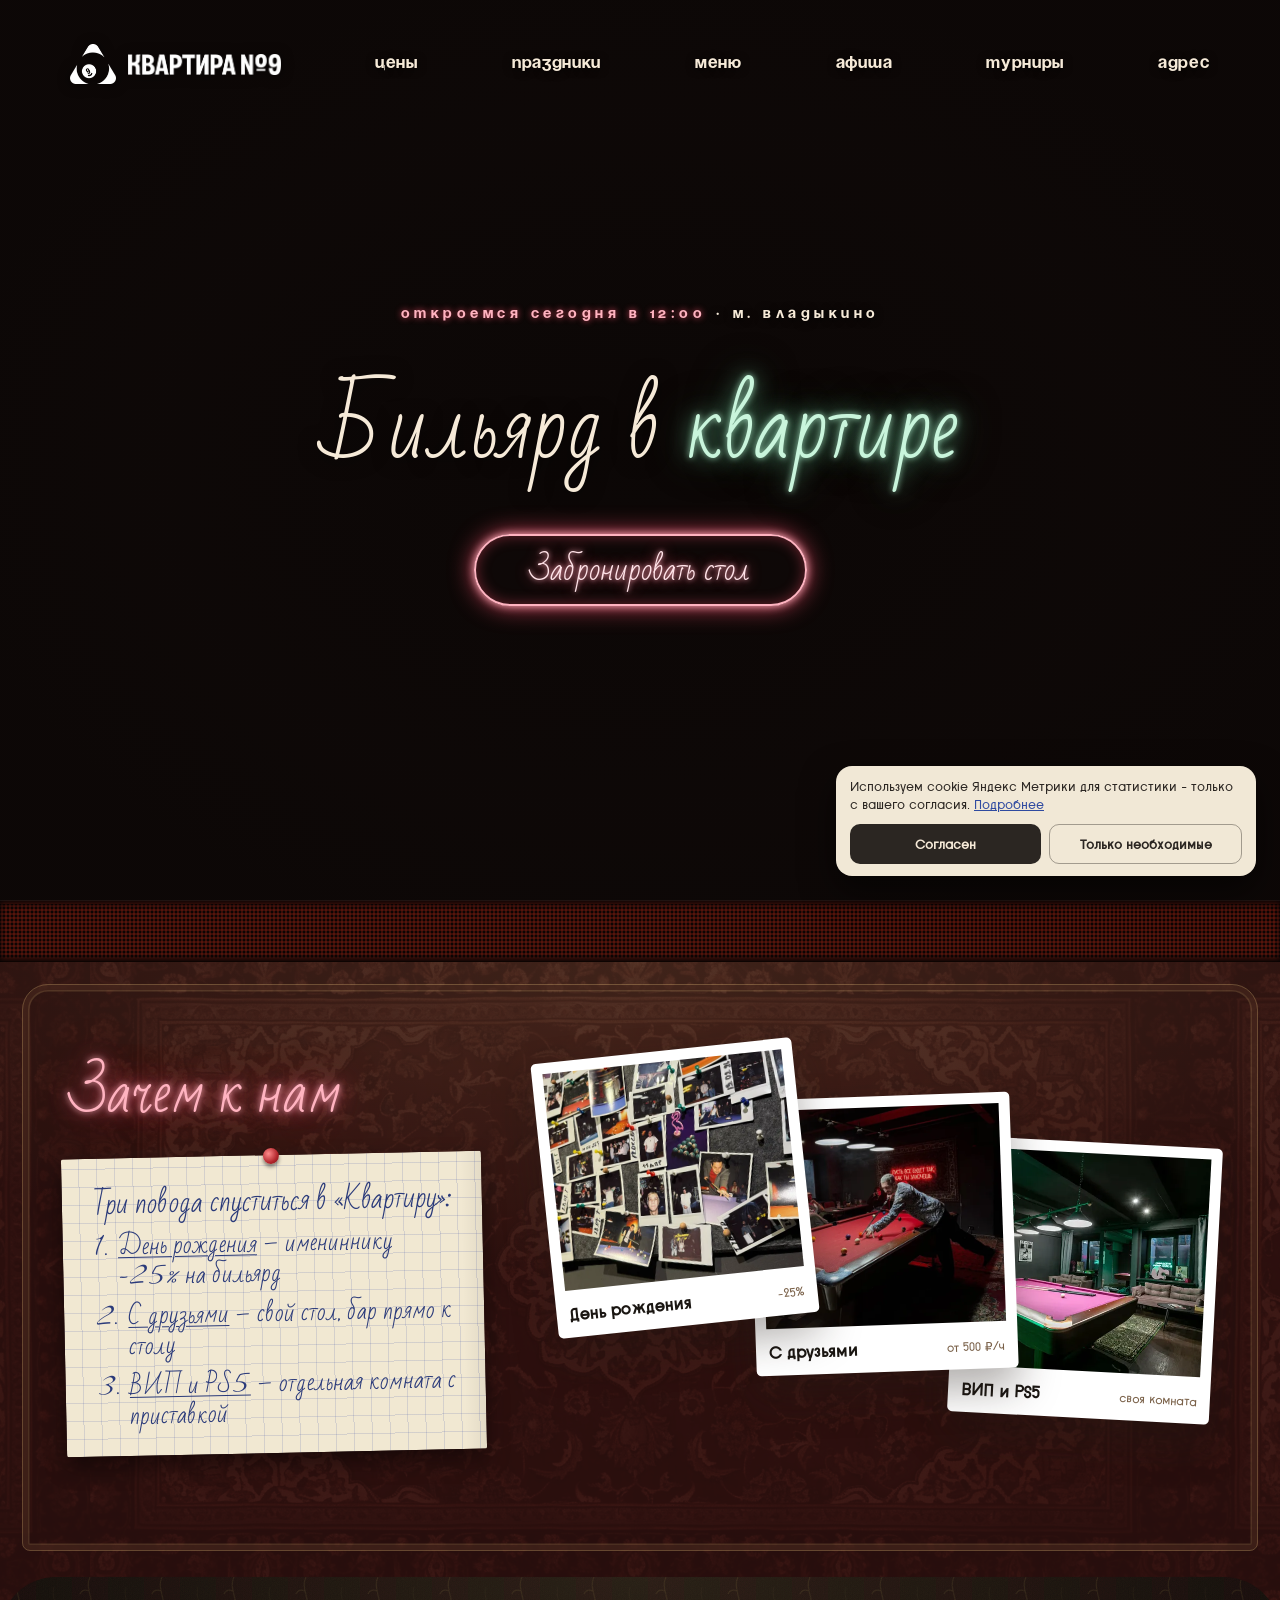
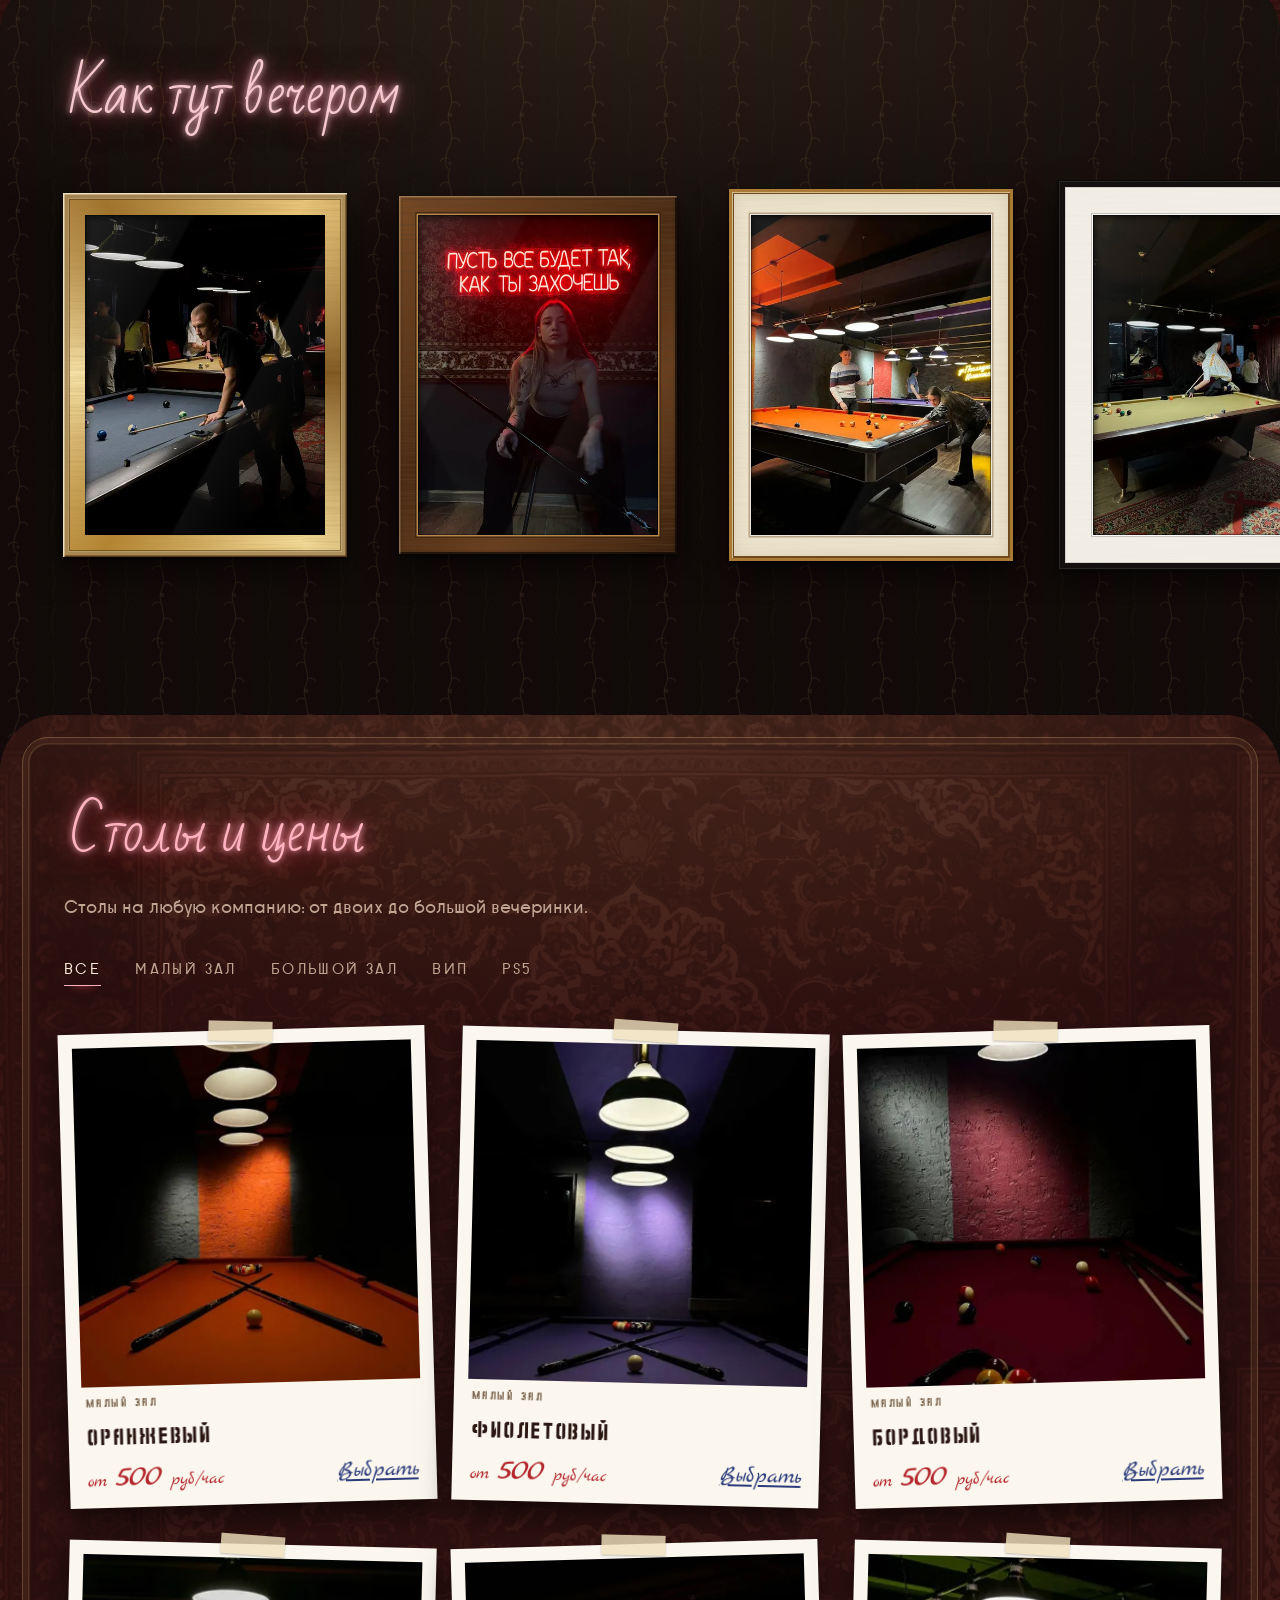
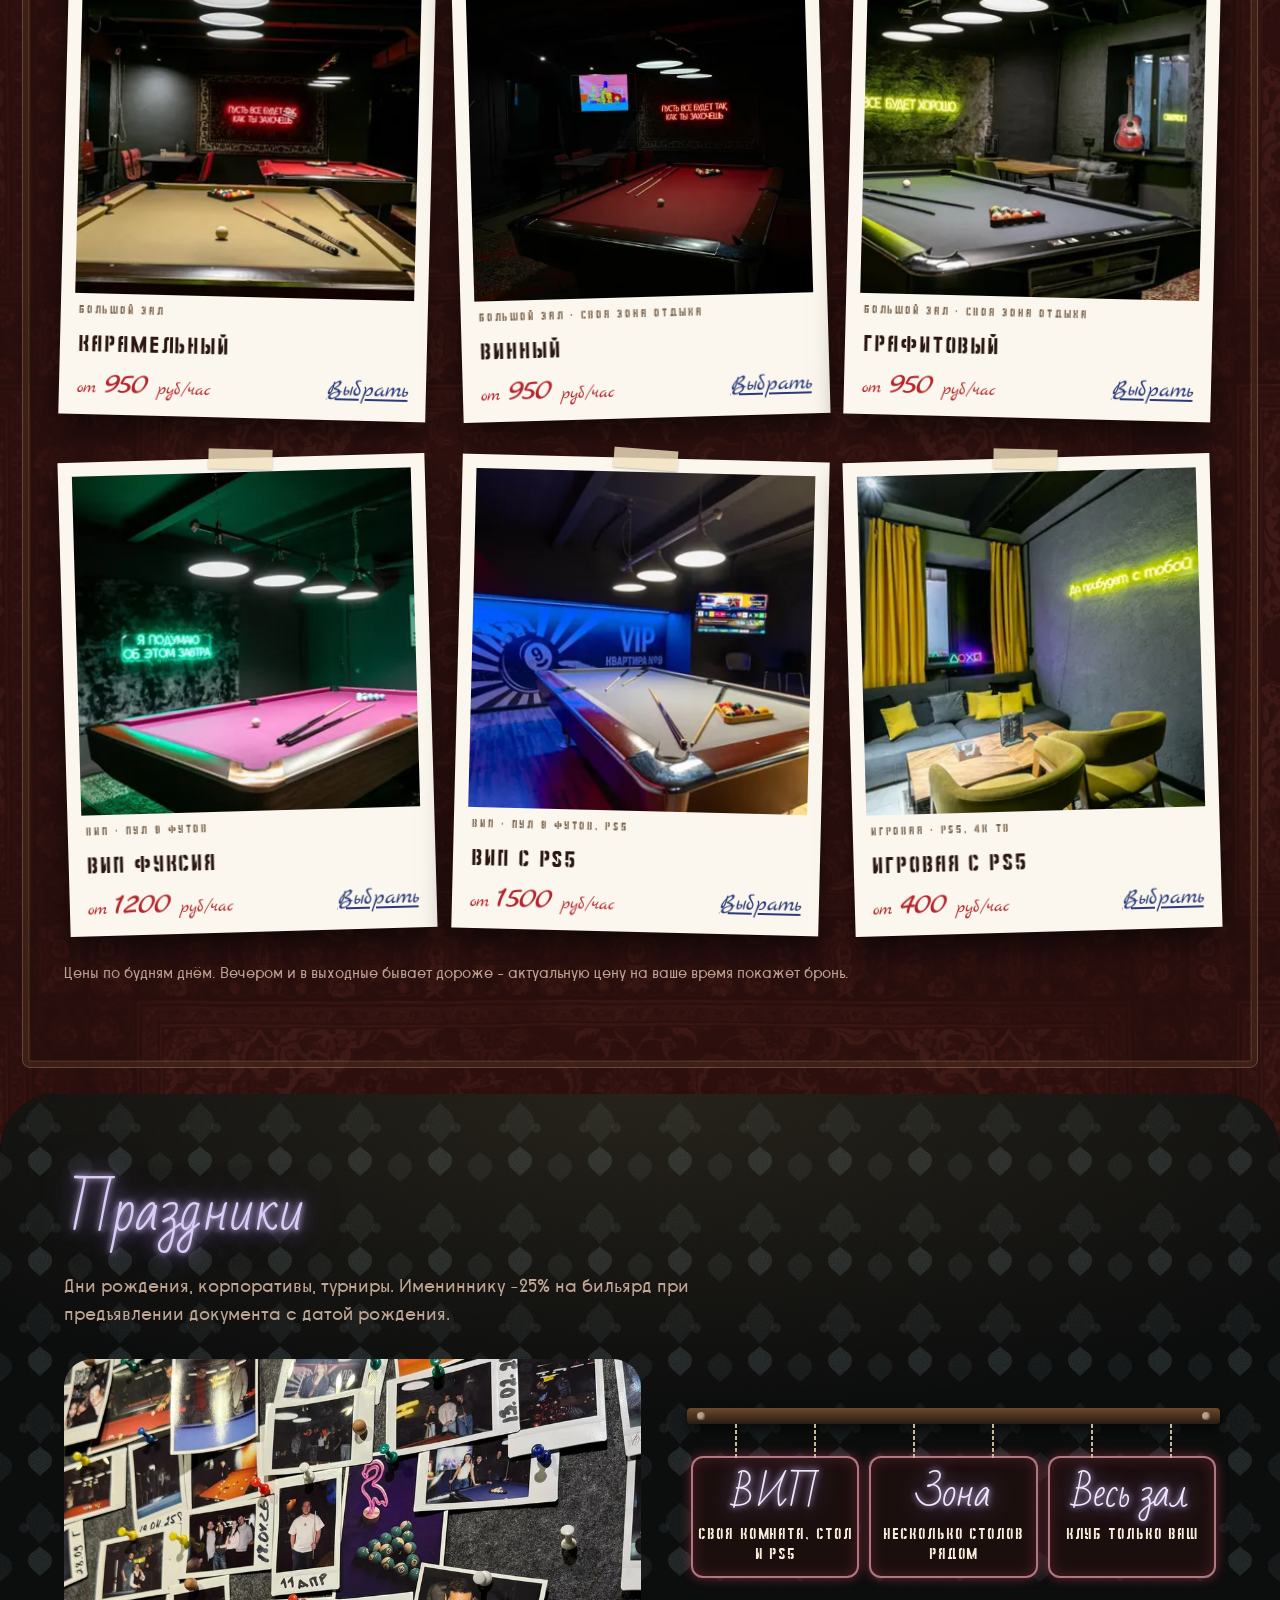
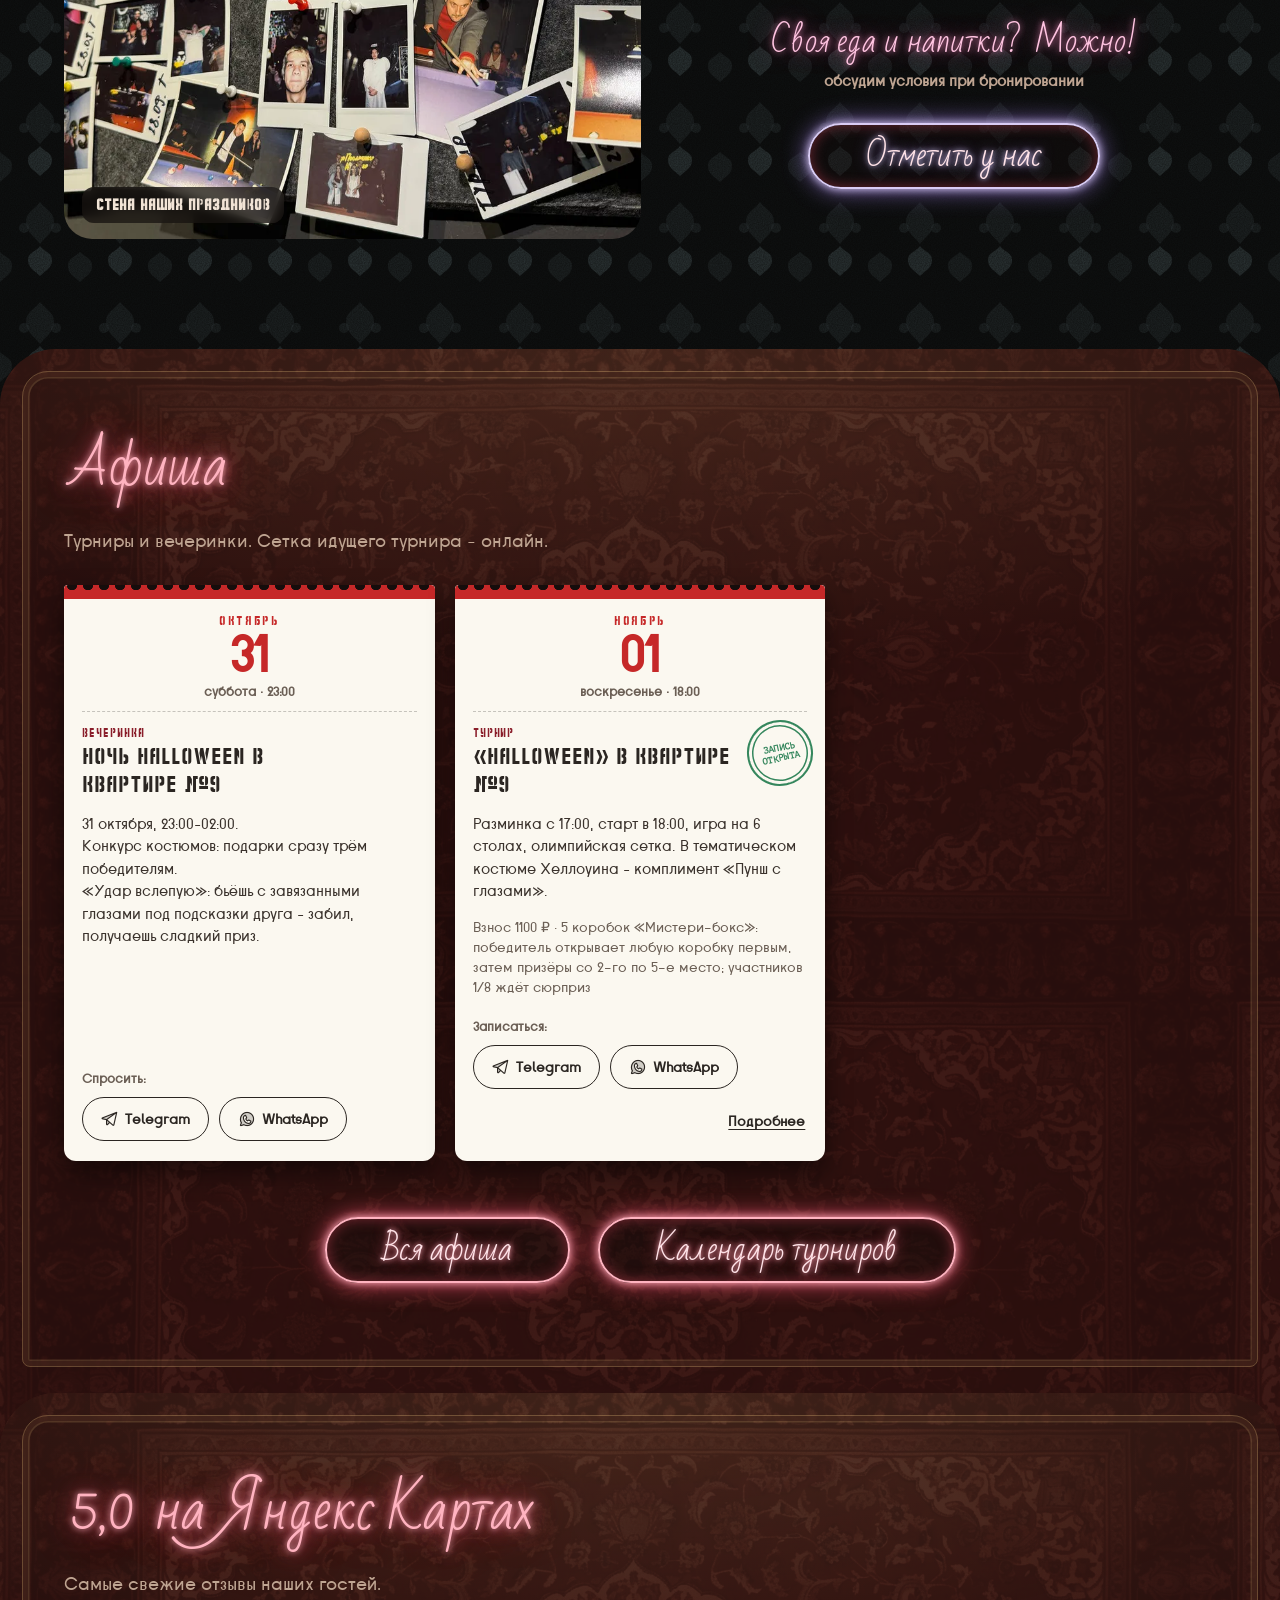
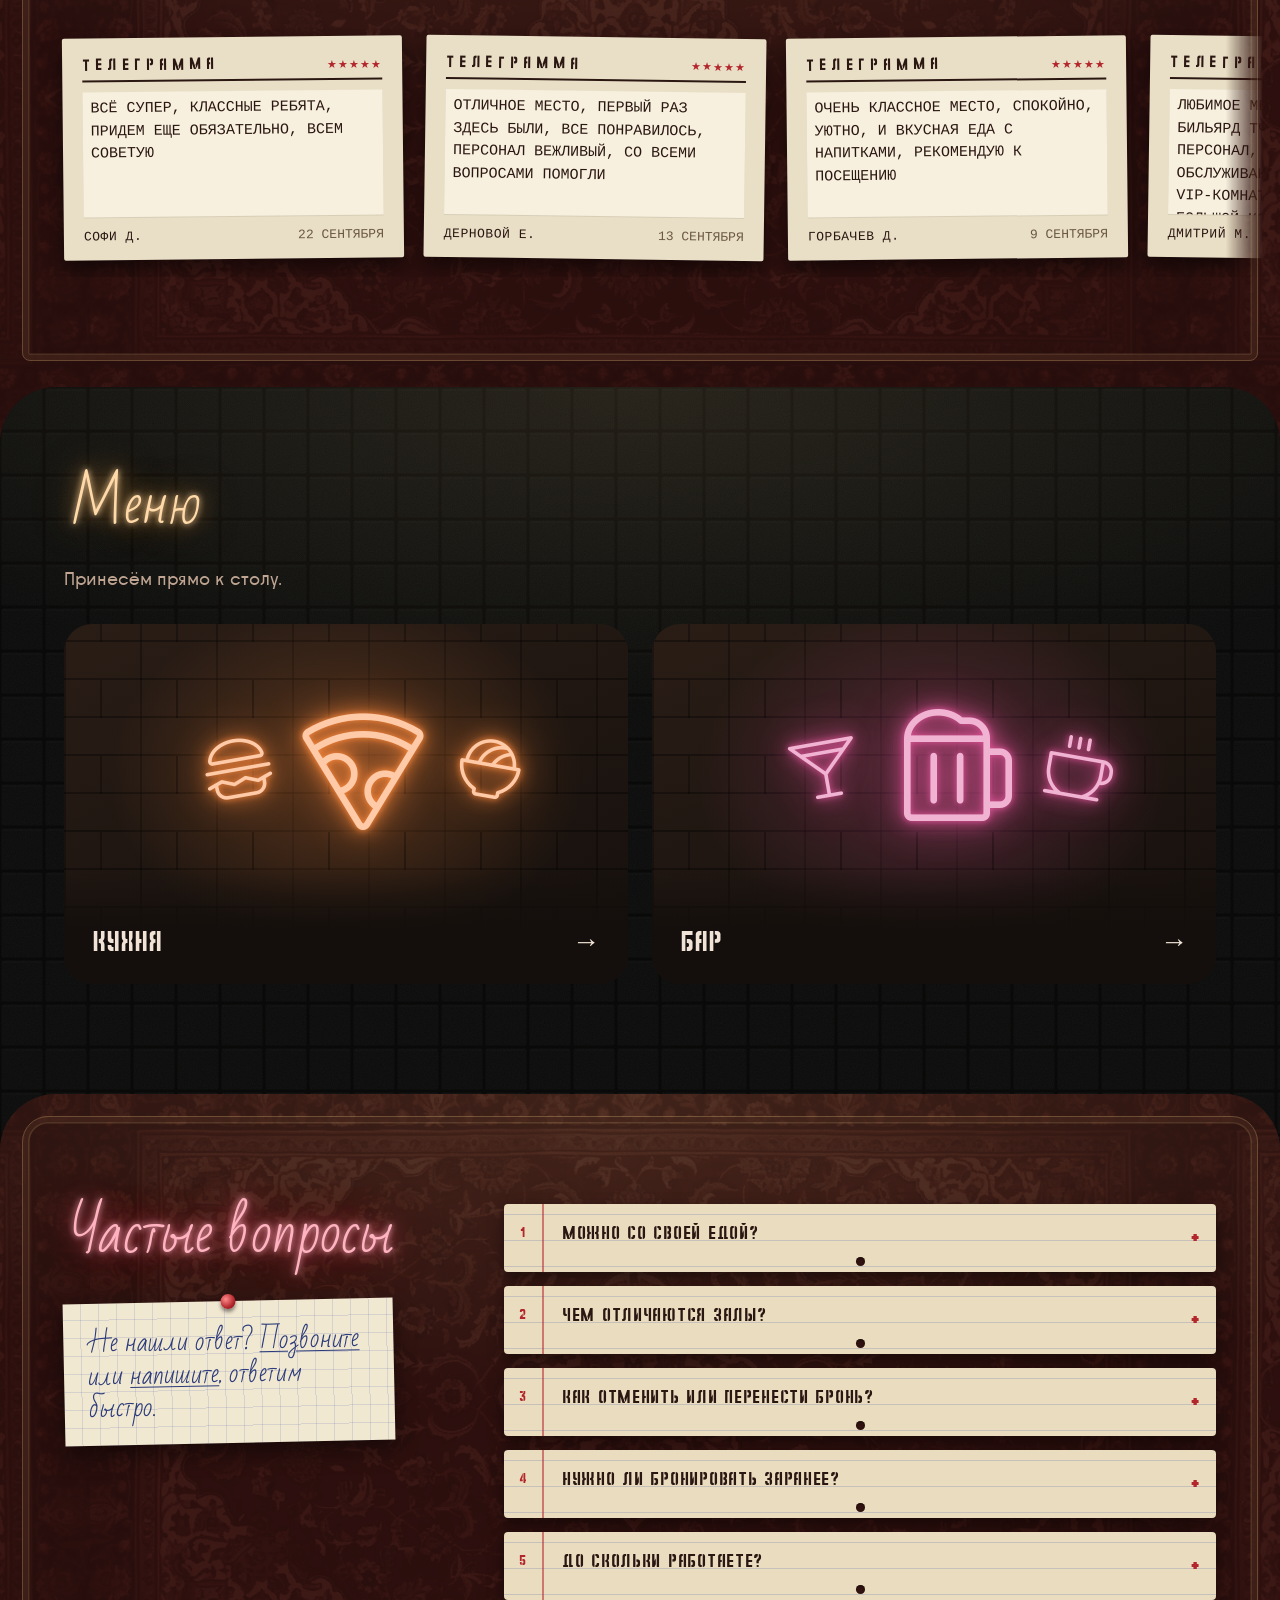
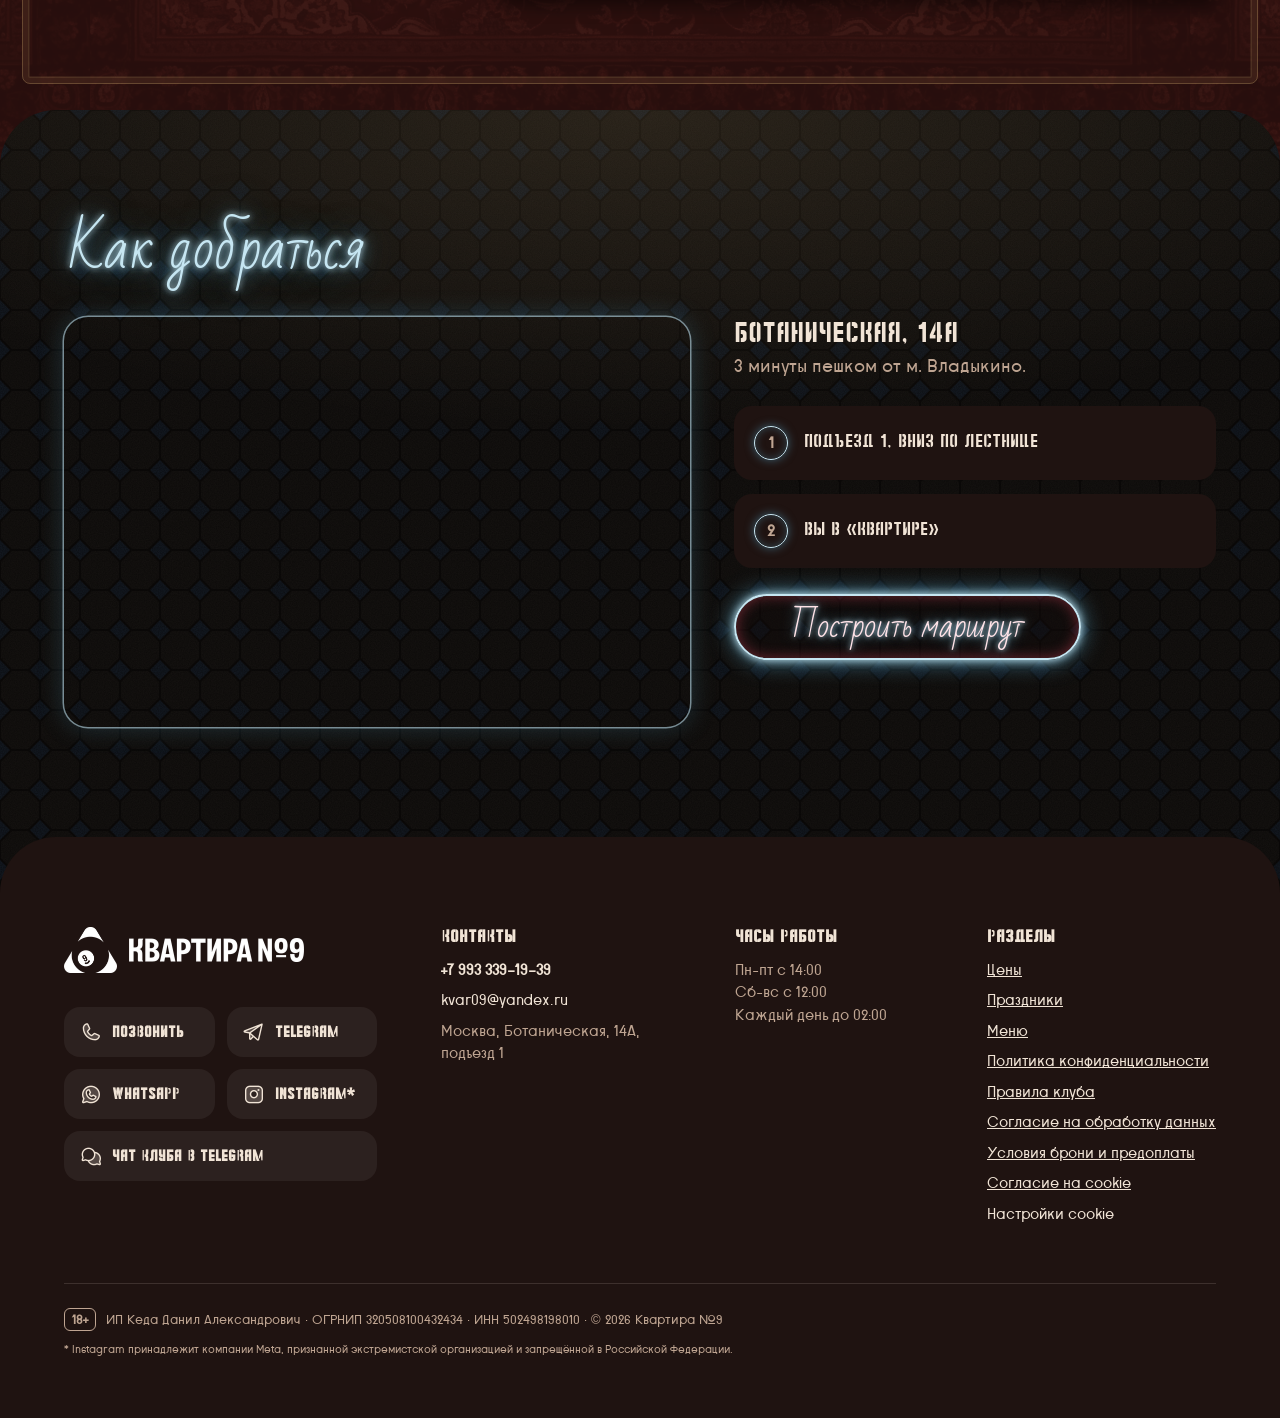
==== commit 8b80b7a0: "demo-2026-10-22T21-50" ====
--- a/index.html
+++ b/index.html
@@ -1,3 +1,5 @@
-<!DOCTYPE html><html lang="ru" data-theme="burgundy" data-font="kosmos" data-tick="2" data-card="pola" data-tname="stencil"><head><meta charset="utf-8"><meta name="viewport" content="width=device-width, initial-scale=1, viewport-fit=cover"><meta name="theme-color" content="#120b0a"><link rel="icon" href="/favicon.jpg"><link rel="preload" href="/_astro/bad-script.CT7eCIl4.woff2" as="font" type="font/woff2" crossorigin><link rel="preload" href="/_astro/caveat-digits.C6lLI7Ka.woff2" as="font" type="font/woff2" crossorigin><link rel="preload" href="/_astro/proletarsk.BLAWgX2r.woff2" as="font" type="font/woff2" crossorigin><link rel="preload" href="/_astro/sowjetschablone.D4eQBPQ5.woff2" as="font" type="font/woff2" crossorigin><script>document.documentElement.classList.add('js'); setTimeout(function(){ if(!window.__revealReady) document.documentElement.classList.remove('js'); }, 1500);</script><title>Квартира №9</title><meta name="description" content="Бильярд у метро Владыкино: 8 столов для пула, две ВИП-комнаты, игровая с PS5, бар и кухня. Бронь стола онлайн, открыто каждый день до 02:00."><meta name="robots" content="noindex"><meta property="og:type" content="website"><meta property="og:locale" content="ru_RU"><meta property="og:site_name" content="Квартира №9"><meta property="og:title" content="Квартира №9"><meta property="og:description" content="Бильярд у метро Владыкино: 8 столов для пула, две ВИП-комнаты, игровая с PS5, бар и кухня. Бронь стола онлайн, открыто каждый день до 02:00."><meta property="og:url" content="https://kvrtr9.ru/"><meta property="og:image" content="https://kvrtr9.ru/_astro/hero155w.CEBqkdgs_28JILA.jpg"><meta name="twitter:card" content="summary_large_image"><script type="application/ld+json">{"@context":"https://schema.org","@type":"SportsActivityLocation","name":"Квартира №9","url":"https://kvrtr9.ru/","image":"https://kvrtr9.ru/_astro/hero155w.CEBqkdgs_28JILA.jpg","telephone":"+79933391939","email":"kvar09@yandex.ru","address":{"@type":"PostalAddress","streetAddress":"Ботаническая улица, 14А","addressLocality":"Москва","addressCountry":"RU"},"geo":{"@type":"GeoCoordinates","latitude":55.846482,"longitude":37.586994},"openingHoursSpecification":[{"@type":"OpeningHoursSpecification","dayOfWeek":["Monday","Tuesday","Wednesday","Thursday","Friday"],"opens":"14:00","closes":"02:00"},{"@type":"OpeningHoursSpecification","dayOfWeek":["Saturday","Sunday"],"opens":"12:00","closes":"02:00"}],"aggregateRating":{"@type":"AggregateRating","ratingValue":5,"reviewCount":328},"priceRange":"400–1500 ₽/ч","sameAs":["https://t.me/kvar09","https://www.instagram.com/billiards.kvartira9","https://wa.me/79933391939","https://yandex.ru/maps/org/169194441350"]}</script><script type="application/ld+json">{"@context":"https://schema.org","@type":"FAQPage","mainEntity":[{"@type":"Question","name":"Можно со своей едой?","acceptedAnswer":{"@type":"Answer","text":"Можно, обсудим при бронировании. При брони обычного стола, в том числе в игровой с PS5, – только кухня и бар клуба: всё принесём к столу."}},{"@type":"Question","name":"Чем отличаются залы?","acceptedAnswer":{"@type":"Answer","text":"Разница в просторе. В большом зале свободнее и больше мест, где посидеть компанией. Малый зал такой же по атмосфере, только компактнее."}},{"@type":"Question","name":"Как отменить или перенести бронь?","acceptedAnswer":{"@type":"Answer","text":"Позвоните или напишите в любой мессенджер – перенесём или отменим. Предупредите хотя бы за 2 часа: тогда вернём предоплату полностью."}},{"@type":"Question","name":"Нужно ли бронировать заранее?","acceptedAnswer":{"@type":"Answer","text":"Лучше да: вечером и в выходные столы разбирают быстро. Без брони тоже можно, если есть свободный стол."}},{"@type":"Question","name":"До скольки работаете?","acceptedAnswer":{"@type":"Answer","text":"Каждый день до 02:00. По будням открываемся в 14:00, в субботу и воскресенье в 12:00."}}]}</script><link rel="stylesheet" href="/_astro/Base.DfW1s2QB.css"><link rel="stylesheet" href="/_astro/index.D_BkazlI.css"><link rel="stylesheet" href="/_astro/Events.CUpOapYJ.css"><link rel="stylesheet" href="/_astro/AfishaCard.DpUsnAW0.css"></head><body><a class="skip-link" href="#main">К содержимому</a><header class="hdr" id="hdr" data-astro-cid-nen7h5rs><div class="wrap" data-astro-cid-nen7h5rs><a class="logo" href="/" aria-label="Квартира №9, на главную" data-astro-cid-nen7h5rs><img src="/_astro/logo-mark.CCXDt5Lf_18lhKX.webp" alt data-astro-cid-nen7h5rs="true" loading="lazy" decoding="async" width="91" height="80" class="lm"><img src="/_astro/logo-word.BAPDpQVD_228Hl9.webp" alt data-astro-cid-nen7h5rs="true" loading="lazy" decoding="async" width="321" height="44" class="lw"></a><nav class="nav" aria-label="Основное меню" data-astro-cid-nen7h5rs><a href="/#tables" data-astro-cid-nen7h5rs>Столы и цены</a><a href="/#events" data-astro-cid-nen7h5rs>ДР и мероприятия</a><a href="/#menu" data-astro-cid-nen7h5rs>Бар и кухня</a><a href="/afisha/" data-astro-cid-nen7h5rs>Афиша</a><a href="/turniry/" data-astro-cid-nen7h5rs>Турниры</a><a href="/#route" data-astro-cid-nen7h5rs>Как добраться</a></nav><button class="burger" type="button" aria-label="Открыть меню" aria-controls="nmenu" aria-expanded="false" data-astro-cid-nen7h5rs><i data-astro-cid-nen7h5rs></i></button></div></header><main id="main"><section class="hero" id="top" data-astro-cid-ge2uvauf><!-- видео клуба с Яндекс Карт (отзыв 03.10): вертикальное на телефоне, горизонтальное на компьютере, 1080p, без звука.
+<!DOCTYPE html><html lang="ru" data-theme="burgundy" data-font="kosmos" data-tick="2" data-card="pola" data-tname="stencil"><head><meta charset="utf-8"><meta name="viewport" content="width=device-width, initial-scale=1, viewport-fit=cover"><meta name="theme-color" content="#120b0a"><link rel="icon" href="/favicon.jpg"><link rel="preload" href="/_astro/bad-script.CT7eCIl4.woff2" as="font" type="font/woff2" crossorigin><link rel="preload" href="/_astro/caveat-digits.C6lLI7Ka.woff2" as="font" type="font/woff2" crossorigin><link rel="preload" href="/_astro/proletarsk.BLAWgX2r.woff2" as="font" type="font/woff2" crossorigin><link rel="preload" href="/_astro/sowjetschablone.D4eQBPQ5.woff2" as="font" type="font/woff2" crossorigin><script>document.documentElement.classList.add('js'); setTimeout(function(){ if(!window.__revealReady) document.documentElement.classList.remove('js'); }, 1500);</script><title>Квартира №9</title><meta name="description" content="Бильярд у метро Владыкино: 8 столов для пула, две ВИП-комнаты, игровая с PS5, бар и кухня. Бронь стола онлайн, открыто каждый день до 02:00."><meta name="robots" content="noindex"><meta property="og:type" content="website"><meta property="og:locale" content="ru_RU"><meta property="og:site_name" content="Квартира №9"><meta property="og:title" content="Квартира №9"><meta property="og:description" content="Бильярд у метро Владыкино: 8 столов для пула, две ВИП-комнаты, игровая с PS5, бар и кухня. Бронь стола онлайн, открыто каждый день до 02:00."><meta property="og:url" content="https://kvrtr9.ru/"><meta property="og:image" content="https://kvrtr9.ru/_astro/hero155w.CEBqkdgs_28JILA.jpg"><meta name="twitter:card" content="summary_large_image"><script type="application/ld+json">{"@context":"https://schema.org","@type":"SportsActivityLocation","name":"Квартира №9","url":"https://kvrtr9.ru/","image":"https://kvrtr9.ru/_astro/hero155w.CEBqkdgs_28JILA.jpg","telephone":"+79933391939","email":"kvar09@yandex.ru","address":{"@type":"PostalAddress","streetAddress":"Ботаническая улица, 14А","addressLocality":"Москва","addressCountry":"RU"},"geo":{"@type":"GeoCoordinates","latitude":55.846482,"longitude":37.586994},"openingHoursSpecification":[{"@type":"OpeningHoursSpecification","dayOfWeek":["Monday","Tuesday","Wednesday","Thursday","Friday"],"opens":"14:00","closes":"02:00"},{"@type":"OpeningHoursSpecification","dayOfWeek":["Saturday","Sunday"],"opens":"12:00","closes":"02:00"}],"aggregateRating":{"@type":"AggregateRating","ratingValue":5,"reviewCount":328},"priceRange":"400–1500 ₽/ч","sameAs":["https://t.me/kvar09","https://www.instagram.com/billiards.kvartira9","https://wa.me/79933391939","https://yandex.ru/maps/org/169194441350"]}</script><script type="application/ld+json">{"@context":"https://schema.org","@type":"FAQPage","mainEntity":[{"@type":"Question","name":"Можно со своей едой?","acceptedAnswer":{"@type":"Answer","text":"Можно, обсудим при бронировании. При брони обычного стола, в том числе в игровой с PS5, – только кухня и бар клуба: всё принесём к столу."}},{"@type":"Question","name":"Чем отличаются залы?","acceptedAnswer":{"@type":"Answer","text":"Разница в просторе. В большом зале свободнее и больше мест, где посидеть компанией. Малый зал такой же по атмосфере, только компактнее."}},{"@type":"Question","name":"Как отменить или перенести бронь?","acceptedAnswer":{"@type":"Answer","text":"Позвоните или напишите в любой мессенджер – перенесём или отменим. Предупредите хотя бы за 2 часа: тогда вернём предоплату полностью."}},{"@type":"Question","name":"Нужно ли бронировать заранее?","acceptedAnswer":{"@type":"Answer","text":"Лучше да: вечером и в выходные столы разбирают быстро. Без брони тоже можно, если есть свободный стол."}},{"@type":"Question","name":"До скольки работаете?","acceptedAnswer":{"@type":"Answer","text":"Каждый день до 02:00. По будням открываемся в 14:00, в субботу и воскресенье в 12:00."}}]}</script><link rel="stylesheet" href="/_astro/Base.CiDOAEfD.css"><link rel="stylesheet" href="/_astro/index.NljyZAeV.css"><link rel="stylesheet" href="/_astro/Events.CUpOapYJ.css"><link rel="stylesheet" href="/_astro/AfishaCard.nmheXZ6w.css"></head><body><a class="skip-link" href="#main">К содержимому</a><header class="hdr" id="hdr" data-astro-cid-nen7h5rs><div class="wrap" data-astro-cid-nen7h5rs><a class="logo" href="/" aria-label="Квартира №9, на главную" data-astro-cid-nen7h5rs><img src="/_astro/logo-mark.CCXDt5Lf_18lhKX.webp" alt data-astro-cid-nen7h5rs="true" loading="lazy" decoding="async" width="91" height="80" class="lm"><img src="/_astro/logo-word.BAPDpQVD_228Hl9.webp" alt data-astro-cid-nen7h5rs="true" loading="lazy" decoding="async" width="321" height="44" class="lw"></a><nav class="nav" aria-label="Основное меню" data-astro-cid-nen7h5rs><a href="/#tables" data-astro-cid-nen7h5rs>Цены</a><a href="/#events" data-astro-cid-nen7h5rs>Праздники</a><a href="/#menu" data-astro-cid-nen7h5rs>Меню</a><a href="/afisha/" data-astro-cid-nen7h5rs>Афиша</a><a href="/turniry/" data-astro-cid-nen7h5rs>Турниры</a><a href="/#route" data-astro-cid-nen7h5rs>Адрес</a></nav><button class="burger" type="button" aria-label="Открыть меню" aria-controls="nmenu" aria-expanded="false" data-astro-cid-nen7h5rs><i data-astro-cid-nen7h5rs></i></button></div></header><main id="main"><section class="hero" id="top" data-astro-cid-ge2uvauf><!-- видео клуба с Яндекс Карт (отзыв 03.10): вертикальное на телефоне, горизонтальное на компьютере, 1080p, без звука.
        Пока видео грузится (и без JS) – кадр из него. --><div class="bg" aria-hidden="true" data-astro-cid-ge2uvauf><picture data-astro-cid-ge2uvauf><source media="(min-width: 900px)" srcset="/video/hero-h.webp" data-astro-cid-ge2uvauf><img src="/video/hero-v.webp" alt="" width="720" height="1280" fetchpriority="high" loading="eager" decoding="async" data-astro-cid-ge2uvauf></picture><video muted loop playsinline preload="none" poster="/video/hero-v.webp" data-v="/video/hero-v-720.mp4" data-h="/video/hero-h.mp4" data-pv="/video/hero-v.webp" data-ph="/video/hero-h.webp" data-astro-cid-ge2uvauf></video></div><div class="shade" aria-hidden="true" data-astro-cid-ge2uvauf></div><!-- слоган 1, макет 2 «По центру» (выбор клуба 03.10): часы строкой над заголовком, кнопка – неоновая трубка.
-       Телефон: заголовок, строка, кнопка на всю ширину, часы под ней. --><div class="wrap" data-astro-cid-ge2uvauf><p class="hours" data-astro-cid-ge2uvauf><span data-hero-line data-astro-cid-ge2uvauf>Каждый день до 02:00</span><span class="metro" data-astro-cid-ge2uvauf> · м. Владыкино</span></p><h1 data-astro-cid-ge2uvauf>Бильярд в <em data-astro-cid-ge2uvauf>квартире</em></h1><p class="sub" data-astro-cid-ge2uvauf>Ковры на стенах, неон и бар прямо к столу. Два зала, ВИП-комнаты и PS5 у м.&nbsp;Владыкино.</p><a class="go" href="https://n1300308.yclients.com" data-book="table" data-goal="book_click" data-astro-cid-ge2uvauf>Забронировать стол</a></div></section><script type="module" src="/_astro/Hero.astro_astro_type_script_index_0_lang.CnF6krMZ.js"></script><div class="tick" data-astro-cid-u6vsyxkm><p class="visually-hidden" data-astro-cid-u6vsyxkm>−10% на первый визит. −25% имениннику. 8 столов и 2 ВИП. PS5 в игровой.</p><div class="board" aria-hidden="true" data-lines="[&quot;−10% на первый визит&quot;,&quot;−25% имениннику&quot;,&quot;8 столов и 2 ВИП&quot;,&quot;PS5 в игровой&quot;]" data-astro-cid-u6vsyxkm></div><div class="run" aria-hidden="true" data-astro-cid-u6vsyxkm><div data-astro-cid-u6vsyxkm><span data-astro-cid-u6vsyxkm>−10% на первый визит<i data-astro-cid-u6vsyxkm>★</i></span><span data-astro-cid-u6vsyxkm>−25% имениннику<i data-astro-cid-u6vsyxkm>★</i></span><span data-astro-cid-u6vsyxkm>8 столов и 2 ВИП<i data-astro-cid-u6vsyxkm>★</i></span><span data-astro-cid-u6vsyxkm>PS5 в игровой<i data-astro-cid-u6vsyxkm>★</i></span><span data-astro-cid-u6vsyxkm>−10% на первый визит<i data-astro-cid-u6vsyxkm>★</i></span><span data-astro-cid-u6vsyxkm>−25% имениннику<i data-astro-cid-u6vsyxkm>★</i></span><span data-astro-cid-u6vsyxkm>8 столов и 2 ВИП<i data-astro-cid-u6vsyxkm>★</i></span><span data-astro-cid-u6vsyxkm>PS5 в игровой<i data-astro-cid-u6vsyxkm>★</i></span><span data-astro-cid-u6vsyxkm>−10% на первый визит<i data-astro-cid-u6vsyxkm>★</i></span><span data-astro-cid-u6vsyxkm>−25% имениннику<i data-astro-cid-u6vsyxkm>★</i></span><span data-astro-cid-u6vsyxkm>8 столов и 2 ВИП<i data-astro-cid-u6vsyxkm>★</i></span><span data-astro-cid-u6vsyxkm>PS5 в игровой<i data-astro-cid-u6vsyxkm>★</i></span><span data-astro-cid-u6vsyxkm>−10% на первый визит<i data-astro-cid-u6vsyxkm>★</i></span><span data-astro-cid-u6vsyxkm>−25% имениннику<i data-astro-cid-u6vsyxkm>★</i></span><span data-astro-cid-u6vsyxkm>8 столов и 2 ВИП<i data-astro-cid-u6vsyxkm>★</i></span><span data-astro-cid-u6vsyxkm>PS5 в игровой<i data-astro-cid-u6vsyxkm>★</i></span></div></div></div><script type="module">var e=document.querySelector(`.tick .board`);if(e){let t=JSON.parse(e.dataset.lines||`[]`),n=Math.max(...t.map(e=>e.length)),r=Array.from({length:n},()=>{let t=document.createElement(`span`);return t.className=`c`,e.append(t),t}),i=matchMedia(`(prefers-reduced-motion: reduce)`).matches,a=(e,t)=>{let i=Math.floor((n-e.length)/2);r.forEach((n,r)=>{let a=(e[r-i]??` `).toUpperCase();if(n.textContent!==a){if(!t){n.textContent=a;return}setTimeout(()=>{n.classList.remove(`f`),n.offsetWidth,n.classList.add(`f`),setTimeout(()=>{n.textContent=a},110)},r*35)}})},o=0;a(t[0],!1),setInterval(()=>{e.offsetParent&&!document.hidden&&(o=(o+1)%t.length,a(t[o],!i))},3400)}</script><section class="sec sand why-sec" data-reveal aria-labelledby="why-t" data-astro-cid-2ojqaodh><div class="wrap why" data-astro-cid-2ojqaodh><div class="rv-in" data-astro-cid-2ojqaodh><div class="ttl"><h2 id="why-t">Зачем к нам</h2></div><!-- записка от руки, приколотая к ковру: три повода, каждый открывает свой снимок --><div class="note" data-astro-cid-2ojqaodh><p data-astro-cid-2ojqaodh>Три повода спуститься в «Квартиру»:</p><ol data-astro-cid-2ojqaodh><li data-astro-cid-2ojqaodh><button type="button" data-pc="0" data-astro-cid-2ojqaodh><b data-astro-cid-2ojqaodh>День рождения</b> – имениннику −25% на бильярд</button></li><li data-astro-cid-2ojqaodh><button type="button" data-pc="1" data-astro-cid-2ojqaodh><b data-astro-cid-2ojqaodh>С друзьями</b> – свой стол, бар прямо к столу</button></li><li data-astro-cid-2ojqaodh><button type="button" data-pc="2" data-astro-cid-2ojqaodh><b data-astro-cid-2ojqaodh>ВИП и PS5</b> – отдельная комната с приставкой</button></li></ol></div></div><div class="pola" data-astro-cid-2ojqaodh><div class="pc" tabindex="0" role="button" aria-expanded="false" aria-label="День рождения" data-astro-cid-2ojqaodh><img src="/_astro/p182.BtIqMFPq_mhdgG.webp" srcset="/_astro/p182.BtIqMFPq_1jugPO.webp 300w, /_astro/p182.BtIqMFPq_ZJBO5F.webp 600w" alt="Стена с полароидами гостей" sizes="(min-width: 900px) 320px, 184px" data-astro-cid-2ojqaodh="true" loading="lazy" decoding="async" width="960" height="1280" class="im"><b data-astro-cid-2ojqaodh>День рождения</b><small data-astro-cid-2ojqaodh>−25%</small><div class="slot" data-astro-cid-2ojqaodh><div class="more" data-astro-cid-2ojqaodh><p class="dev" data-astro-cid-2ojqaodh>Имениннику −25% на бильярд, ВИП-комната или весь зал.</p><a class="dev" href="#events" data-go="#events" data-astro-cid-2ojqaodh>Отметить у нас</a></div></div></div><div class="pc" tabindex="0" role="button" aria-expanded="false" aria-label="С друзьями" data-astro-cid-2ojqaodh><img src="/_astro/why-friends.fxXU2YNz_ZOMVFV.webp" srcset="/_astro/why-friends.fxXU2YNz_22YDj0.webp 300w, /_astro/why-friends.fxXU2YNz_1INSuU.webp 600w" alt="Компания друзей у красного стола" sizes="(min-width: 900px) 320px, 184px" data-astro-cid-2ojqaodh="true" loading="lazy" decoding="async" width="1563" height="1600" class="im"><b data-astro-cid-2ojqaodh>С друзьями</b><small data-astro-cid-2ojqaodh>от 500 ₽/ч</small><div class="slot" data-astro-cid-2ojqaodh><div class="more" data-astro-cid-2ojqaodh><p class="dev" data-astro-cid-2ojqaodh>Свой стол на компанию, бар и кухня прямо к столу.</p><a class="dev" href="https://n1300308.yclients.com" data-book="table" data-goal="book_click" data-astro-cid-2ojqaodh>Выбрать стол</a></div></div></div><div class="pc" tabindex="0" role="button" aria-expanded="false" aria-label="ВИП и PS5" data-astro-cid-2ojqaodh><img src="/_astro/p145.GBJSrHY4_Z2dmMXs.webp" srcset="/_astro/p145.GBJSrHY4_1YMKYH.webp 300w, /_astro/p145.GBJSrHY4_ZcMF0.webp 600w" alt="ВИП-комната" sizes="(min-width: 900px) 320px, 184px" data-astro-cid-2ojqaodh="true" loading="lazy" decoding="async" width="1280" height="853" class="im"><b data-astro-cid-2ojqaodh>ВИП и PS5</b><small data-astro-cid-2ojqaodh>своя комната</small><div class="slot" data-astro-cid-2ojqaodh><div class="more" data-astro-cid-2ojqaodh><p class="dev" data-astro-cid-2ojqaodh>Отдельная комната с PS5, телевизором и своим столом.</p><a class="dev" href="#tables" data-go="#tables" data-tab="vip" data-astro-cid-2ojqaodh>Смотреть комнаты</a></div></div></div></div></div></section><script type="module">document.querySelectorAll(`.why-sec .note [data-pc]`).forEach(e=>e.addEventListener(`click`,t=>{t.stopPropagation();let n=document.querySelectorAll(`.why-sec .pc`)[Number(e.dataset.pc)];n&&!n.classList.contains(`on`)&&n.click()}));</script><script type="module">var e=e=>{e.classList.remove(`act`),e.querySelectorAll(`.pc`).forEach(e=>{e.classList.remove(`on`),e.setAttribute(`aria-expanded`,`false`)})};if(document.querySelectorAll(`.pola`).forEach(t=>{t.querySelectorAll(`.pc`).forEach(n=>{let r=()=>{let r=n.classList.contains(`on`);e(t),r||(t.classList.add(`act`),n.classList.add(`on`),n.setAttribute(`aria-expanded`,`true`))};n.addEventListener(`click`,e=>{e.stopPropagation(),r()}),n.addEventListener(`keydown`,e=>{e.target===n&&(e.key===`Enter`||e.key===` `)&&(e.preventDefault(),r())})}),t.querySelectorAll(`[data-go]`).forEach(n=>n.addEventListener(`click`,r=>{r.preventDefault(),r.stopPropagation();let i=document.querySelector(n.dataset.go);i&&(n.dataset.tab&&document.querySelector(`.tabs [data-f="${n.dataset.tab}"]`)?.click(),e(t),i.scrollIntoView({behavior:matchMedia(`(prefers-reduced-motion: reduce)`).matches?`auto`:`smooth`,block:`start`}))}))}),document.addEventListener(`click`,()=>document.querySelectorAll(`.pola`).forEach(e)),`IntersectionObserver`in window){let t=new IntersectionObserver(t=>{for(let n of t)n.isIntersecting||e(n.target)});document.querySelectorAll(`.pola`).forEach(e=>t.observe(e))}</script><section class="sec darkarc wall-stripe rt" data-reveal aria-labelledby="eve-t" data-astro-cid-mypgjvmy><div class="wrap rv-in" data-astro-cid-mypgjvmy><div class="ttl"><h2 id="eve-t">Как тут вечером</h2></div></div><div class="strip rail" data-images="[{&quot;src&quot;:&quot;/_astro/e33.D4psMDug_ZpbK8L.webp&quot;,&quot;alt&quot;:&quot;Игрок целится за серым столом&quot;},{&quot;src&quot;:&quot;/_astro/p052.BH37v2vM_luDtp.webp&quot;,&quot;alt&quot;:&quot;Гостья с кием у красной неоновой надписи&quot;},{&quot;src&quot;:&quot;/_astro/e34.C19EZtkt_ZI8Ol8.webp&quot;,&quot;alt&quot;:&quot;Партия за оранжевым столом&quot;},{&quot;src&quot;:&quot;/_astro/e35.BEKOHwF2_1YGG6A.webp&quot;,&quot;alt&quot;:&quot;Сложный удар с колена на бортик&quot;},{&quot;src&quot;:&quot;/_astro/e36.PXUbB9pG_Z2n7NXd.webp&quot;,&quot;alt&quot;:&quot;Удар за фиолетовым столом&quot;},{&quot;src&quot;:&quot;/_astro/e40.8s2M2wJ2_sx46L.webp&quot;,&quot;alt&quot;:&quot;Гость собирает шары в треугольник&quot;},{&quot;src&quot;:&quot;/_astro/e41.Cu0TAxcd_Z15aH2t.webp&quot;,&quot;alt&quot;:&quot;Вечер в большом зале под неоновой надписью&quot;},{&quot;src&quot;:&quot;/_astro/e42.BCqb1fpp_fnRh4.webp&quot;,&quot;alt&quot;:&quot;Удар за оранжевым столом, рядом игра за фиолетовым&quot;},{&quot;src&quot;:&quot;/_astro/e43.Bnwxi25e_Z2uHFGM.webp&quot;,&quot;alt&quot;:&quot;Гость с кием у оранжевой стены&quot;}]" data-astro-cid-mypgjvmy><div class="tr" id="eve" data-astro-cid-mypgjvmy><div class="fr f0" role="button" tabindex="0" aria-label="Открыть фото: Игрок целится за серым столом" data-i="0" data-astro-cid-mypgjvmy><img src="/_astro/e33.D4psMDug_1uCI0B.webp" srcset="/_astro/e33.D4psMDug_ZOLK8D.webp 440w, /_astro/e33.D4psMDug_AVBq.webp 840w" alt sizes="(min-width: 900px) 420px, 240px" data-astro-cid-mypgjvmy="true" loading="lazy" decoding="async" width="1200" height="1600"></div><div class="fr f1" role="button" tabindex="0" aria-label="Открыть фото: Гостья с кием у красной неоновой надписи" data-i="1" data-astro-cid-mypgjvmy><img src="/_astro/p052.BH37v2vM_2kVxI3.webp" srcset="/_astro/p052.BH37v2vM_Z27k0oe.webp 440w, /_astro/p052.BH37v2vM_Z1gViDa.webp 840w" alt sizes="(min-width: 900px) 420px, 240px" data-astro-cid-mypgjvmy="true" loading="lazy" decoding="async" width="960" height="1280"></div><div class="fr f2" role="button" tabindex="0" aria-label="Открыть фото: Партия за оранжевым столом" data-i="2" data-astro-cid-mypgjvmy><img src="/_astro/e34.C19EZtkt_Z2rIhE2.webp" srcset="/_astro/e34.C19EZtkt_Zwns2j.webp 440w, /_astro/e34.C19EZtkt_2plwL3.webp 840w" alt sizes="(min-width: 900px) 420px, 240px" data-astro-cid-mypgjvmy="true" loading="lazy" decoding="async" width="960" height="1280"></div><div class="fr f3" role="button" tabindex="0" aria-label="Открыть фото: Сложный удар с колена на бортик" data-i="3" data-astro-cid-mypgjvmy><img src="/_astro/e35.BEKOHwF2_Z1aEXxX.webp" srcset="/_astro/e35.BEKOHwF2_1H3aa7.webp 440w, /_astro/e35.BEKOHwF2_Z2wKgSK.webp 840w" alt sizes="(min-width: 900px) 420px, 240px" data-astro-cid-mypgjvmy="true" loading="lazy" decoding="async" width="1200" height="1600"></div><div class="fr f4" role="button" tabindex="0" aria-label="Открыть фото: Удар за фиолетовым столом" data-i="4" data-astro-cid-mypgjvmy><img src="/_astro/e36.PXUbB9pG_ZsikNP.webp" srcset="/_astro/e36.PXUbB9pG_Z1HFHJR.webp 440w, /_astro/e36.PXUbB9pG_ZRi0YN.webp 840w" alt sizes="(min-width: 900px) 420px, 240px" data-astro-cid-mypgjvmy="true" loading="lazy" decoding="async" width="1200" height="1600"></div><div class="fr f5" role="button" tabindex="0" aria-label="Открыть фото: Гость собирает шары в треугольник" data-i="5" data-astro-cid-mypgjvmy><img src="/_astro/e40.8s2M2wJ2_ZiURF5.webp" srcset="/_astro/e40.8s2M2wJ2_Z91rD5.webp 440w, /_astro/e40.8s2M2wJ2_Gmf6Y.webp 840w" alt sizes="(min-width: 900px) 420px, 240px" data-astro-cid-mypgjvmy="true" loading="lazy" decoding="async" width="1600" height="2133"></div><div class="fr f0" role="button" tabindex="0" aria-label="Открыть фото: Вечер в большом зале под неоновой надписью" data-i="6" data-astro-cid-mypgjvmy><img src="/_astro/e41.Cu0TAxcd_Z2w3fLU.webp" srcset="/_astro/e41.Cu0TAxcd_1nLOKq.webp 440w, /_astro/e41.Cu0TAxcd_GIJte.webp 840w" alt sizes="(min-width: 900px) 420px, 240px" data-astro-cid-mypgjvmy="true" loading="lazy" decoding="async" width="1600" height="2037"></div><div class="fr f1" role="button" tabindex="0" aria-label="Открыть фото: Удар за оранжевым столом, рядом игра за фиолетовым" data-i="7" data-astro-cid-mypgjvmy><img src="/_astro/e42.BCqb1fpp_1FL0OO.webp" srcset="/_astro/e42.BCqb1fpp_ZjD0Qq.webp 440w, /_astro/e42.BCqb1fpp_cY1BY.webp 840w" alt sizes="(min-width: 900px) 420px, 240px" data-astro-cid-mypgjvmy="true" loading="lazy" decoding="async" width="1600" height="2232"></div><div class="fr f2" role="button" tabindex="0" aria-label="Открыть фото: Гость с кием у оранжевой стены" data-i="8" data-astro-cid-mypgjvmy><img src="/_astro/e43.Bnwxi25e_Z1p2UuV.webp" srcset="/_astro/e43.Bnwxi25e_5m78A.webp 440w, /_astro/e43.Bnwxi25e_Z1p2UuV.webp 545w" alt sizes="(min-width: 900px) 420px, 240px" data-astro-cid-mypgjvmy="true" loading="lazy" decoding="async" width="545" height="969"></div><div class="fr f0" role="button" tabindex="-1" aria-hidden="true" aria-label="Открыть фото: Игрок целится за серым столом" data-i="0" data-astro-cid-mypgjvmy><img src="/_astro/e33.D4psMDug_1uCI0B.webp" srcset="/_astro/e33.D4psMDug_ZOLK8D.webp 440w, /_astro/e33.D4psMDug_AVBq.webp 840w" alt sizes="(min-width: 900px) 420px, 240px" data-astro-cid-mypgjvmy="true" loading="lazy" decoding="async" width="1200" height="1600"></div><div class="fr f1" role="button" tabindex="-1" aria-hidden="true" aria-label="Открыть фото: Гостья с кием у красной неоновой надписи" data-i="1" data-astro-cid-mypgjvmy><img src="/_astro/p052.BH37v2vM_2kVxI3.webp" srcset="/_astro/p052.BH37v2vM_Z27k0oe.webp 440w, /_astro/p052.BH37v2vM_Z1gViDa.webp 840w" alt sizes="(min-width: 900px) 420px, 240px" data-astro-cid-mypgjvmy="true" loading="lazy" decoding="async" width="960" height="1280"></div><div class="fr f2" role="button" tabindex="-1" aria-hidden="true" aria-label="Открыть фото: Партия за оранжевым столом" data-i="2" data-astro-cid-mypgjvmy><img src="/_astro/e34.C19EZtkt_Z2rIhE2.webp" srcset="/_astro/e34.C19EZtkt_Zwns2j.webp 440w, /_astro/e34.C19EZtkt_2plwL3.webp 840w" alt sizes="(min-width: 900px) 420px, 240px" data-astro-cid-mypgjvmy="true" loading="lazy" decoding="async" width="960" height="1280"></div><div class="fr f3" role="button" tabindex="-1" aria-hidden="true" aria-label="Открыть фото: Сложный удар с колена на бортик" data-i="3" data-astro-cid-mypgjvmy><img src="/_astro/e35.BEKOHwF2_Z1aEXxX.webp" srcset="/_astro/e35.BEKOHwF2_1H3aa7.webp 440w, /_astro/e35.BEKOHwF2_Z2wKgSK.webp 840w" alt sizes="(min-width: 900px) 420px, 240px" data-astro-cid-mypgjvmy="true" loading="lazy" decoding="async" width="1200" height="1600"></div><div class="fr f4" role="button" tabindex="-1" aria-hidden="true" aria-label="Открыть фото: Удар за фиолетовым столом" data-i="4" data-astro-cid-mypgjvmy><img src="/_astro/e36.PXUbB9pG_ZsikNP.webp" srcset="/_astro/e36.PXUbB9pG_Z1HFHJR.webp 440w, /_astro/e36.PXUbB9pG_ZRi0YN.webp 840w" alt sizes="(min-width: 900px) 420px, 240px" data-astro-cid-mypgjvmy="true" loading="lazy" decoding="async" width="1200" height="1600"></div><div class="fr f5" role="button" tabindex="-1" aria-hidden="true" aria-label="Открыть фото: Гость собирает шары в треугольник" data-i="5" data-astro-cid-mypgjvmy><img src="/_astro/e40.8s2M2wJ2_ZiURF5.webp" srcset="/_astro/e40.8s2M2wJ2_Z91rD5.webp 440w, /_astro/e40.8s2M2wJ2_Gmf6Y.webp 840w" alt sizes="(min-width: 900px) 420px, 240px" data-astro-cid-mypgjvmy="true" loading="lazy" decoding="async" width="1600" height="2133"></div><div class="fr f0" role="button" tabindex="-1" aria-hidden="true" aria-label="Открыть фото: Вечер в большом зале под неоновой надписью" data-i="6" data-astro-cid-mypgjvmy><img src="/_astro/e41.Cu0TAxcd_Z2w3fLU.webp" srcset="/_astro/e41.Cu0TAxcd_1nLOKq.webp 440w, /_astro/e41.Cu0TAxcd_GIJte.webp 840w" alt sizes="(min-width: 900px) 420px, 240px" data-astro-cid-mypgjvmy="true" loading="lazy" decoding="async" width="1600" height="2037"></div><div class="fr f1" role="button" tabindex="-1" aria-hidden="true" aria-label="Открыть фото: Удар за оранжевым столом, рядом игра за фиолетовым" data-i="7" data-astro-cid-mypgjvmy><img src="/_astro/e42.BCqb1fpp_1FL0OO.webp" srcset="/_astro/e42.BCqb1fpp_ZjD0Qq.webp 440w, /_astro/e42.BCqb1fpp_cY1BY.webp 840w" alt sizes="(min-width: 900px) 420px, 240px" data-astro-cid-mypgjvmy="true" loading="lazy" decoding="async" width="1600" height="2232"></div><div class="fr f2" role="button" tabindex="-1" aria-hidden="true" aria-label="Открыть фото: Гость с кием у оранжевой стены" data-i="8" data-astro-cid-mypgjvmy><img src="/_astro/e43.Bnwxi25e_Z1p2UuV.webp" srcset="/_astro/e43.Bnwxi25e_5m78A.webp 440w, /_astro/e43.Bnwxi25e_Z1p2UuV.webp 545w" alt sizes="(min-width: 900px) 420px, 240px" data-astro-cid-mypgjvmy="true" loading="lazy" decoding="async" width="545" height="969"></div></div></div></section><script type="module" src="/_astro/Evening.astro_astro_type_script_index_0_lang.p8_3zFnF.js"></script><section class="sec sand rt" id="tables" data-reveal aria-labelledby="tables-t" data-astro-cid-irgahss3><div class="wrap" data-astro-cid-irgahss3><div class="rv-in" data-astro-cid-irgahss3><div class="ttl"><h2 id="tables-t">Столы и цены</h2></div><p class="lead" data-astro-cid-irgahss3>Столы на любую компанию: от двоих до большой вечеринки.</p></div><div class="tabs" role="toolbar" aria-label="Фильтр по залам" data-astro-cid-irgahss3><button type="button" class="on" data-f="all" aria-pressed="true" data-astro-cid-irgahss3>Все</button><button type="button" data-f="small" aria-pressed="false" data-astro-cid-irgahss3>Малый зал</button><button type="button" data-f="big" aria-pressed="false" data-astro-cid-irgahss3>Большой зал</button><button type="button" data-f="vip" aria-pressed="false" data-astro-cid-irgahss3>ВИП</button><button type="button" data-f="ps5" aria-pressed="false" data-astro-cid-irgahss3>PS5</button></div><div class="trail" data-astro-cid-irgahss3><article class="tc" data-k="small" data-id="orange" data-astro-cid-irgahss3><!-- карточка переворачивается целиком, как настоящий полароид: лицо и оборот – две стороны одной карточки (07.10) --><div class="flipper" data-astro-cid-irgahss3><div class="face front" data-astro-cid-irgahss3><button type="button" class="flip-on" data-flip aria-expanded="false" aria-label="Оранжевый: подробнее о столе" data-astro-cid-irgahss3></button><img src="/_astro/t-orange.CDbX8Dkc_Qw3N3.webp" srcset="/_astro/t-orange.CDbX8Dkc_1LCl2P.webp 300w, /_astro/t-orange.CDbX8Dkc_5V4jS.webp 500w, /_astro/t-orange.CDbX8Dkc_Z22wcI7.webp 760w" alt="Оранжевый, малый зал" sizes="(min-width: 900px) 30vw, 250px" data-astro-cid-irgahss3="true" loading="lazy" decoding="async" width="960" height="1280" class="tim"><div class="tb" data-astro-cid-irgahss3><span class="hall" data-astro-cid-irgahss3>Малый зал</span><h3 class="tn" data-astro-cid-irgahss3>Оранжевый</h3><div class="tf" data-astro-cid-irgahss3><span class="pr" data-astro-cid-irgahss3>от <b data-astro-cid-irgahss3>500</b> руб/час</span><a class="choose" href="https://n1300308.yclients.com" data-book="table" data-table="orange" data-goal="book_click" aria-label="Выбрать Оранжевый" data-astro-cid-irgahss3>Выбрать</a></div></div></div><div class="face back" aria-hidden="true" data-astro-cid-irgahss3><span class="hall" data-astro-cid-irgahss3>Малый зал</span><h4 class="bn" data-astro-cid-irgahss3>Оранжевый</h4><ul class="ab one" data-astro-cid-irgahss3><li data-astro-cid-irgahss3>Стол для пула в малом зале</li></ul><dl class="pl" data-astro-cid-irgahss3><dt data-astro-cid-irgahss3>Будни до 18:00</dt><dd data-astro-cid-irgahss3>500 ₽/ч</dd><dt data-astro-cid-irgahss3>Будни с 18:00</dt><dd data-astro-cid-irgahss3>900 ₽/ч</dd><dt data-astro-cid-irgahss3>Сб и вс</dt><dd data-astro-cid-irgahss3>900 ₽/ч</dd></dl><div class="bf" data-astro-cid-irgahss3><button type="button" class="flip-off" data-flip tabindex="-1" data-astro-cid-irgahss3>← Назад</button><button type="button" class="choose" data-pick tabindex="-1" data-astro-cid-irgahss3>Выбрать</button></div></div></div></article><article class="tc" data-k="small" data-id="purple" data-astro-cid-irgahss3><!-- карточка переворачивается целиком, как настоящий полароид: лицо и оборот – две стороны одной карточки (07.10) --><div class="flipper" data-astro-cid-irgahss3><div class="face front" data-astro-cid-irgahss3><button type="button" class="flip-on" data-flip aria-expanded="false" aria-label="Фиолетовый: подробнее о столе" data-astro-cid-irgahss3></button><img src="/_astro/t-purple.CQsdefys_ZymXu9.webp" srcset="/_astro/t-purple.CQsdefys_lIiJD.webp 300w, /_astro/t-purple.CQsdefys_Z1jWWXj.webp 500w, /_astro/t-purple.CQsdefys_1BKSMC.webp 760w" alt="Фиолетовый, малый зал" sizes="(min-width: 900px) 30vw, 250px" data-astro-cid-irgahss3="true" loading="lazy" decoding="async" width="960" height="1280" class="tim"><div class="tb" data-astro-cid-irgahss3><span class="hall" data-astro-cid-irgahss3>Малый зал</span><h3 class="tn" data-astro-cid-irgahss3>Фиолетовый</h3><div class="tf" data-astro-cid-irgahss3><span class="pr" data-astro-cid-irgahss3>от <b data-astro-cid-irgahss3>500</b> руб/час</span><a class="choose" href="https://n1300308.yclients.com" data-book="table" data-table="purple" data-goal="book_click" aria-label="Выбрать Фиолетовый" data-astro-cid-irgahss3>Выбрать</a></div></div></div><div class="face back" aria-hidden="true" data-astro-cid-irgahss3><span class="hall" data-astro-cid-irgahss3>Малый зал</span><h4 class="bn" data-astro-cid-irgahss3>Фиолетовый</h4><ul class="ab one" data-astro-cid-irgahss3><li data-astro-cid-irgahss3>Стол для пула в малом зале</li></ul><dl class="pl" data-astro-cid-irgahss3><dt data-astro-cid-irgahss3>Будни до 18:00</dt><dd data-astro-cid-irgahss3>500 ₽/ч</dd><dt data-astro-cid-irgahss3>Будни с 18:00</dt><dd data-astro-cid-irgahss3>900 ₽/ч</dd><dt data-astro-cid-irgahss3>Сб и вс</dt><dd data-astro-cid-irgahss3>900 ₽/ч</dd></dl><div class="bf" data-astro-cid-irgahss3><button type="button" class="flip-off" data-flip tabindex="-1" data-astro-cid-irgahss3>← Назад</button><button type="button" class="choose" data-pick tabindex="-1" data-astro-cid-irgahss3>Выбрать</button></div></div></div></article><article class="tc" data-k="small" data-id="burgundy" data-astro-cid-irgahss3><!-- карточка переворачивается целиком, как настоящий полароид: лицо и оборот – две стороны одной карточки (07.10) --><div class="flipper" data-astro-cid-irgahss3><div class="face front" data-astro-cid-irgahss3><button type="button" class="flip-on" data-flip aria-expanded="false" aria-label="Бордовый: подробнее о столе" data-astro-cid-irgahss3></button><img src="/_astro/t-burgundy.-YO0DJFL_Z1sJT6M.webp" srcset="/_astro/t-burgundy.-YO0DJFL_JX4PL.webp 300w, /_astro/t-burgundy.-YO0DJFL_1jmALE.webp 500w, /_astro/t-burgundy.-YO0DJFL_Zi3RqN.webp 760w" alt="Бордовый, малый зал" sizes="(min-width: 900px) 30vw, 250px" data-astro-cid-irgahss3="true" loading="lazy" decoding="async" width="960" height="1280" class="tim"><div class="tb" data-astro-cid-irgahss3><span class="hall" data-astro-cid-irgahss3>Малый зал</span><h3 class="tn" data-astro-cid-irgahss3>Бордовый</h3><div class="tf" data-astro-cid-irgahss3><span class="pr" data-astro-cid-irgahss3>от <b data-astro-cid-irgahss3>500</b> руб/час</span><a class="choose" href="https://n1300308.yclients.com" data-book="table" data-table="burgundy" data-goal="book_click" aria-label="Выбрать Бордовый" data-astro-cid-irgahss3>Выбрать</a></div></div></div><div class="face back" aria-hidden="true" data-astro-cid-irgahss3><span class="hall" data-astro-cid-irgahss3>Малый зал</span><h4 class="bn" data-astro-cid-irgahss3>Бордовый</h4><ul class="ab one" data-astro-cid-irgahss3><li data-astro-cid-irgahss3>Стол для пула в малом зале</li></ul><dl class="pl" data-astro-cid-irgahss3><dt data-astro-cid-irgahss3>Будни до 18:00</dt><dd data-astro-cid-irgahss3>500 ₽/ч</dd><dt data-astro-cid-irgahss3>Будни с 18:00</dt><dd data-astro-cid-irgahss3>900 ₽/ч</dd><dt data-astro-cid-irgahss3>Сб и вс</dt><dd data-astro-cid-irgahss3>900 ₽/ч</dd></dl><div class="bf" data-astro-cid-irgahss3><button type="button" class="flip-off" data-flip tabindex="-1" data-astro-cid-irgahss3>← Назад</button><button type="button" class="choose" data-pick tabindex="-1" data-astro-cid-irgahss3>Выбрать</button></div></div></div></article><article class="tc" data-k="big" data-id="camel" data-astro-cid-irgahss3><!-- карточка переворачивается целиком, как настоящий полароид: лицо и оборот – две стороны одной карточки (07.10) --><div class="flipper" data-astro-cid-irgahss3><div class="face front" data-astro-cid-irgahss3><button type="button" class="flip-on" data-flip aria-expanded="false" aria-label="Карамельный: подробнее о столе" data-astro-cid-irgahss3></button><img src="/_astro/t-camel.CQuFMyAR_Z29Jibr.webp" srcset="/_astro/t-camel.CQuFMyAR_Z1JMYos.webp 300w, /_astro/t-camel.CQuFMyAR_Z1L69xf.webp 500w, /_astro/t-camel.CQuFMyAR_I0FJ7.webp 760w" alt="Карамельный, большой зал" sizes="(min-width: 900px) 30vw, 250px" data-astro-cid-irgahss3="true" loading="lazy" decoding="async" width="1280" height="853" class="tim"><div class="tb" data-astro-cid-irgahss3><span class="hall" data-astro-cid-irgahss3>Большой зал</span><h3 class="tn" data-astro-cid-irgahss3>Карамельный</h3><div class="tf" data-astro-cid-irgahss3><span class="pr" data-astro-cid-irgahss3>от <b data-astro-cid-irgahss3>950</b> руб/час</span><a class="choose" href="https://n1300308.yclients.com" data-book="table" data-table="camel" data-goal="book_click" aria-label="Выбрать Карамельный" data-astro-cid-irgahss3>Выбрать</a></div></div></div><div class="face back" aria-hidden="true" data-astro-cid-irgahss3><span class="hall" data-astro-cid-irgahss3>Большой зал</span><h4 class="bn" data-astro-cid-irgahss3>Карамельный</h4><ul class="ab one" data-astro-cid-irgahss3><li data-astro-cid-irgahss3>Стол для пула в большом зале</li></ul><dl class="pl" data-astro-cid-irgahss3><dt data-astro-cid-irgahss3>Будни</dt><dd data-astro-cid-irgahss3>950 ₽/ч</dd><dt data-astro-cid-irgahss3>Сб и вс</dt><dd data-astro-cid-irgahss3>1 300 ₽/ч</dd></dl><div class="bf" data-astro-cid-irgahss3><button type="button" class="flip-off" data-flip tabindex="-1" data-astro-cid-irgahss3>← Назад</button><button type="button" class="choose" data-pick tabindex="-1" data-astro-cid-irgahss3>Выбрать</button></div></div></div></article><article class="tc" data-k="big" data-id="wine" data-astro-cid-irgahss3><!-- карточка переворачивается целиком, как настоящий полароид: лицо и оборот – две стороны одной карточки (07.10) --><div class="flipper" data-astro-cid-irgahss3><div class="face front" data-astro-cid-irgahss3><button type="button" class="flip-on" data-flip aria-expanded="false" aria-label="Винный: подробнее о столе" data-astro-cid-irgahss3></button><img src="/_astro/t-wine.Djxpg8yA_Z1PMDNm.webp" srcset="/_astro/t-wine.Djxpg8yA_Z1WHY4v.webp 300w, /_astro/t-wine.Djxpg8yA_Z2p1tKb.webp 500w, /_astro/t-wine.Djxpg8yA_1PItax.webp 760w" alt="Винный, большой зал" sizes="(min-width: 900px) 30vw, 250px" data-astro-cid-irgahss3="true" loading="lazy" decoding="async" width="960" height="1280" class="tim"><div class="tb" data-astro-cid-irgahss3><span class="hall" data-astro-cid-irgahss3>Большой зал · своя зона отдыха</span><h3 class="tn" data-astro-cid-irgahss3>Винный</h3><div class="tf" data-astro-cid-irgahss3><span class="pr" data-astro-cid-irgahss3>от <b data-astro-cid-irgahss3>950</b> руб/час</span><a class="choose" href="https://n1300308.yclients.com" data-book="table" data-table="wine" data-goal="book_click" aria-label="Выбрать Винный" data-astro-cid-irgahss3>Выбрать</a></div></div></div><div class="face back" aria-hidden="true" data-astro-cid-irgahss3><span class="hall" data-astro-cid-irgahss3>Большой зал</span><h4 class="bn" data-astro-cid-irgahss3>Винный</h4><ul class="ab one" data-astro-cid-irgahss3><li data-astro-cid-irgahss3>Стол для пула в большом зале</li></ul><dl class="pl" data-astro-cid-irgahss3><dt data-astro-cid-irgahss3>Будни</dt><dd data-astro-cid-irgahss3>950 ₽/ч</dd><dt data-astro-cid-irgahss3>Сб и вс</dt><dd data-astro-cid-irgahss3>1 300 ₽/ч</dd></dl><div class="bf" data-astro-cid-irgahss3><button type="button" class="flip-off" data-flip tabindex="-1" data-astro-cid-irgahss3>← Назад</button><button type="button" class="choose" data-pick tabindex="-1" data-astro-cid-irgahss3>Выбрать</button></div></div></div></article><article class="tc" data-k="big" data-id="dark-grey" data-astro-cid-irgahss3><!-- карточка переворачивается целиком, как настоящий полароид: лицо и оборот – две стороны одной карточки (07.10) --><div class="flipper" data-astro-cid-irgahss3><div class="face front" data-astro-cid-irgahss3><button type="button" class="flip-on" data-flip aria-expanded="false" aria-label="Графитовый: подробнее о столе" data-astro-cid-irgahss3></button><img src="/_astro/t-dark-grey.Cf7CbqD-_1uVi6d.webp" srcset="/_astro/t-dark-grey.Cf7CbqD-_2aHl3i.webp 300w, /_astro/t-dark-grey.Cf7CbqD-_ZHGtGE.webp 500w, /_astro/t-dark-grey.Cf7CbqD-_ZFSsXC.webp 760w" alt="Графитовый, большой зал" sizes="(min-width: 900px) 30vw, 250px" data-astro-cid-irgahss3="true" loading="lazy" decoding="async" width="1280" height="853" class="tim"><div class="tb" data-astro-cid-irgahss3><span class="hall" data-astro-cid-irgahss3>Большой зал · своя зона отдыха</span><h3 class="tn" data-astro-cid-irgahss3>Графитовый</h3><div class="tf" data-astro-cid-irgahss3><span class="pr" data-astro-cid-irgahss3>от <b data-astro-cid-irgahss3>950</b> руб/час</span><a class="choose" href="https://n1300308.yclients.com" data-book="table" data-table="dark-grey" data-goal="book_click" aria-label="Выбрать Графитовый" data-astro-cid-irgahss3>Выбрать</a></div></div></div><div class="face back" aria-hidden="true" data-astro-cid-irgahss3><span class="hall" data-astro-cid-irgahss3>Большой зал</span><h4 class="bn" data-astro-cid-irgahss3>Графитовый</h4><ul class="ab one long" data-astro-cid-irgahss3><li data-astro-cid-irgahss3>Аренда стола и инвентаря для игры в бильярд с собственной посадочной зоной</li></ul><dl class="pl" data-astro-cid-irgahss3><dt data-astro-cid-irgahss3>Будни</dt><dd data-astro-cid-irgahss3>950 ₽/ч</dd><dt data-astro-cid-irgahss3>Сб и вс</dt><dd data-astro-cid-irgahss3>1 300 ₽/ч</dd></dl><div class="bf" data-astro-cid-irgahss3><button type="button" class="flip-off" data-flip tabindex="-1" data-astro-cid-irgahss3>← Назад</button><button type="button" class="choose" data-pick tabindex="-1" data-astro-cid-irgahss3>Выбрать</button></div></div></div></article><article class="tc" data-k="vip" data-id="vip-fuchsia" data-astro-cid-irgahss3><!-- карточка переворачивается целиком, как настоящий полароид: лицо и оборот – две стороны одной карточки (07.10) --><div class="flipper" data-astro-cid-irgahss3><div class="face front" data-astro-cid-irgahss3><button type="button" class="flip-on" data-flip aria-expanded="false" aria-label="ВИП Фуксия: подробнее о столе" data-astro-cid-irgahss3></button><img src="/_astro/hero155w.CEBqkdgs_rSa7t.webp" srcset="/_astro/hero155w.CEBqkdgs_Z2f5yUL.webp 300w, /_astro/hero155w.CEBqkdgs_Z13oP3K.webp 500w, /_astro/hero155w.CEBqkdgs_Ue2HK.webp 760w" alt="ВИП Фуксия, вип" sizes="(min-width: 900px) 30vw, 250px" data-astro-cid-irgahss3="true" loading="lazy" decoding="async" width="2400" height="1600" class="tim"><div class="tb" data-astro-cid-irgahss3><span class="hall" data-astro-cid-irgahss3>ВИП · пул 9 футов</span><h3 class="tn" data-astro-cid-irgahss3>ВИП Фуксия</h3><div class="tf" data-astro-cid-irgahss3><span class="pr" data-astro-cid-irgahss3>от <b data-astro-cid-irgahss3>1200</b> руб/час</span><a class="choose" href="https://n1300308.yclients.com" data-book="table" data-table="vip-fuchsia" data-goal="book_click" aria-label="Выбрать ВИП Фуксия" data-astro-cid-irgahss3>Выбрать</a></div></div></div><div class="face back" aria-hidden="true" data-astro-cid-irgahss3><span class="hall" data-astro-cid-irgahss3>ВИП</span><h4 class="bn" data-astro-cid-irgahss3>ВИП Фуксия</h4><ul class="ab long" data-astro-cid-irgahss3><li data-astro-cid-irgahss3>Пул 9 футов</li><li data-astro-cid-irgahss3>Настольные игры</li><li data-astro-cid-irgahss3>Музыкальная станция</li></ul><dl class="pl" data-astro-cid-irgahss3><dt data-astro-cid-irgahss3>Будни</dt><dd data-astro-cid-irgahss3>1 200 ₽/ч</dd><dt data-astro-cid-irgahss3>Сб и вс</dt><dd data-astro-cid-irgahss3>1 700 ₽/ч</dd></dl><div class="bf" data-astro-cid-irgahss3><button type="button" class="flip-off" data-flip tabindex="-1" data-astro-cid-irgahss3>← Назад</button><button type="button" class="choose" data-pick tabindex="-1" data-astro-cid-irgahss3>Выбрать</button></div></div></div></article><article class="tc" data-k="vip" data-id="vip-ps5" data-astro-cid-irgahss3><!-- карточка переворачивается целиком, как настоящий полароид: лицо и оборот – две стороны одной карточки (07.10) --><div class="flipper" data-astro-cid-irgahss3><div class="face front" data-astro-cid-irgahss3><button type="button" class="flip-on" data-flip aria-expanded="false" aria-label="ВИП с PS5: подробнее о столе" data-astro-cid-irgahss3></button><img src="/_astro/t-vip-ps5.DfBtw6Ox_ZoHVS.webp" srcset="/_astro/t-vip-ps5.DfBtw6Ox_2mbcgE.webp 300w, /_astro/t-vip-ps5.DfBtw6Ox_Z5kSag.webp 500w, /_astro/t-vip-ps5.DfBtw6Ox_riF6f.webp 760w" alt="ВИП с PS5, вип" sizes="(min-width: 900px) 30vw, 250px" data-astro-cid-irgahss3="true" loading="lazy" decoding="async" width="1280" height="854" class="tim"><div class="tb" data-astro-cid-irgahss3><span class="hall" data-astro-cid-irgahss3>ВИП · пул 9 футов, PS5</span><h3 class="tn" data-astro-cid-irgahss3>ВИП с PS5</h3><div class="tf" data-astro-cid-irgahss3><span class="pr" data-astro-cid-irgahss3>от <b data-astro-cid-irgahss3>1500</b> руб/час</span><a class="choose" href="https://n1300308.yclients.com" data-book="table" data-table="vip-ps5" data-goal="book_click" aria-label="Выбрать ВИП с PS5" data-astro-cid-irgahss3>Выбрать</a></div></div></div><div class="face back" aria-hidden="true" data-astro-cid-irgahss3><span class="hall" data-astro-cid-irgahss3>ВИП</span><h4 class="bn" data-astro-cid-irgahss3>ВИП с PS5</h4><ul class="ab long" data-astro-cid-irgahss3><li data-astro-cid-irgahss3>Sony PlayStation 5</li><li data-astro-cid-irgahss3>Настольные игры</li><li data-astro-cid-irgahss3>Музыкальная станция</li></ul><dl class="pl" data-astro-cid-irgahss3><dt data-astro-cid-irgahss3>Будни</dt><dd data-astro-cid-irgahss3>1 500 ₽/ч</dd><dt data-astro-cid-irgahss3>Сб и вс</dt><dd data-astro-cid-irgahss3>2 000 ₽/ч</dd></dl><div class="bf" data-astro-cid-irgahss3><button type="button" class="flip-off" data-flip tabindex="-1" data-astro-cid-irgahss3>← Назад</button><button type="button" class="choose" data-pick tabindex="-1" data-astro-cid-irgahss3>Выбрать</button></div></div></div></article><article class="tc" data-k="ps5" data-id="yellow" data-astro-cid-irgahss3><!-- карточка переворачивается целиком, как настоящий полароид: лицо и оборот – две стороны одной карточки (07.10) --><div class="flipper" data-astro-cid-irgahss3><div class="face front" data-astro-cid-irgahss3><button type="button" class="flip-on" data-flip aria-expanded="false" aria-label="Игровая с PS5: подробнее о столе" data-astro-cid-irgahss3></button><img src="/_astro/p120.DcExUO7i_Ztl7vQ.webp" srcset="/_astro/p120.DcExUO7i_JagwX.webp 300w, /_astro/p120.DcExUO7i_152rrd.webp 500w, /_astro/p120.DcExUO7i_ZVqFC7.webp 760w" alt="Игровая с PS5, игровая" sizes="(min-width: 900px) 30vw, 250px" data-astro-cid-irgahss3="true" loading="lazy" decoding="async" width="1280" height="853" class="tim"><div class="tb" data-astro-cid-irgahss3><span class="hall" data-astro-cid-irgahss3>Игровая · PS5, 4K ТВ</span><h3 class="tn" data-astro-cid-irgahss3>Игровая с PS5</h3><div class="tf" data-astro-cid-irgahss3><span class="pr" data-astro-cid-irgahss3>от <b data-astro-cid-irgahss3>400</b> руб/час</span><a class="choose" href="https://n1300308.yclients.com" data-book="table" data-table="yellow" data-goal="book_click" aria-label="Выбрать Игровая с PS5" data-astro-cid-irgahss3>Выбрать</a></div></div></div><div class="face back" aria-hidden="true" data-astro-cid-irgahss3><span class="hall" data-astro-cid-irgahss3>Игровая</span><h4 class="bn" data-astro-cid-irgahss3>Игровая с PS5</h4><ul class="ab one" data-astro-cid-irgahss3><li data-astro-cid-irgahss3>Уютная игровая комната</li></ul><dl class="pl" data-astro-cid-irgahss3><dt data-astro-cid-irgahss3>Будни</dt><dd data-astro-cid-irgahss3>400 ₽/ч</dd><dt data-astro-cid-irgahss3>Сб и вс</dt><dd data-astro-cid-irgahss3>600 ₽/ч</dd></dl><div class="bf" data-astro-cid-irgahss3><button type="button" class="flip-off" data-flip tabindex="-1" data-astro-cid-irgahss3>← Назад</button><button type="button" class="choose" data-pick tabindex="-1" data-astro-cid-irgahss3>Выбрать</button></div></div></div></article></div><p class="note" data-astro-cid-irgahss3>Цены по будням днём. Вечером и в выходные бывает дороже – актуальную цену на ваше время покажет бронь.</p></div></section><script type="module" src="/_astro/Tables.astro_astro_type_script_index_0_lang.C5KzpDzy.js"></script><section class="sec darkarc wall-damask rt" id="events" data-reveal aria-labelledby="events-t" data-astro-cid-5cdnprzz><div class="wrap" data-astro-cid-5cdnprzz><div class="rv-in" data-astro-cid-5cdnprzz><div class="ttl"><h2 id="events-t">ДР и мероприятия</h2></div><p class="lead" data-astro-cid-5cdnprzz>Дни рождения, корпоративы, турниры. Имениннику −25% на бильярд при предъявлении документа с датой рождения.</p></div><div class="ev" data-astro-cid-5cdnprzz><div class="evp" role="button" tabindex="0" aria-label="Открыть фото: стена наших праздников" data-images="[{&quot;src&quot;:&quot;/_astro/p182.BtIqMFPq_3nYor.webp&quot;,&quot;alt&quot;:&quot;Стена с полароидами с праздников гостей&quot;}]" data-astro-cid-5cdnprzz><img src="/_astro/p182.BtIqMFPq_mhdgG.webp" srcset="/_astro/p182.BtIqMFPq_Z2vqtwC.webp 480w, /_astro/p182.BtIqMFPq_aoKwU.webp 900w, /_astro/p182.BtIqMFPq_mhdgG.webp 960w" alt sizes="(min-width: 900px) 50vw, 100vw" data-astro-cid-5cdnprzz="true" loading="lazy" decoding="async" width="960" height="1280"><span data-astro-cid-5cdnprzz>Стена наших праздников</span></div><div class="side" data-astro-cid-5cdnprzz><!-- форматы – неоновые вывески на цепочках под деревянной балкой (выбор клуба 07.10, вариант А) --><div class="fmt" data-astro-cid-5cdnprzz><div class="beam" aria-hidden="true" data-astro-cid-5cdnprzz></div><div class="hang" data-astro-cid-5cdnprzz><div class="fm" data-astro-cid-5cdnprzz><div class="plate" data-astro-cid-5cdnprzz><span class="num" data-astro-cid-5cdnprzz>ВИП</span><b data-astro-cid-5cdnprzz>своя комната, стол и PS5</b></div></div><div class="fm" data-astro-cid-5cdnprzz><div class="plate" data-astro-cid-5cdnprzz><span class="num" data-astro-cid-5cdnprzz>Зона</span><b data-astro-cid-5cdnprzz>несколько столов рядом</b></div></div><div class="fm" data-astro-cid-5cdnprzz><div class="plate" data-astro-cid-5cdnprzz><span class="num" data-astro-cid-5cdnprzz>Весь зал</span><b data-astro-cid-5cdnprzz>клуб только ваш</b></div></div></div></div><p class="x2" data-astro-cid-5cdnprzz>Своя еда и напитки? <span class="yes" data-astro-cid-5cdnprzz>Можно!</span><small data-astro-cid-5cdnprzz>обсудим условия при бронировании</small></p><a class="bk go" href="https://n1300308.yclients.com" data-book="event" data-goal="book_event_click" data-astro-cid-5cdnprzz>Отметить у нас</a></div></div></div></section><script type="module" src="/_astro/Events.astro_astro_type_script_index_0_lang.BK-HeAtn.js"></script><section class="sec sand rt" id="afisha" data-reveal aria-labelledby="aft-t" data-astro-cid-yrfnxxvu><div class="wrap" data-astro-cid-yrfnxxvu><div class="rv-in" data-astro-cid-yrfnxxvu><div class="ttl"><h2 id="aft-t">Афиша</h2></div><p class="lead" data-astro-cid-yrfnxxvu>Турниры и вечеринки. Сетка идущего турнира – онлайн.</p></div><div class="grid" data-astro-cid-yrfnxxvu><article class="ac leaf wk" data-date="2026-10-31" data-status id="hellowin-2026" data-astro-cid-hufxhtdj><div class="lf" data-astro-cid-hufxhtdj><span class="lm" data-astro-cid-hufxhtdj>ОКТЯБРЬ</span><b class="ld" data-astro-cid-hufxhtdj>31</b><span class="lw" data-astro-cid-hufxhtdj>суббота · 20:00</span></div><div class="top" data-astro-cid-hufxhtdj><div class="dt" data-astro-cid-hufxhtdj><b data-astro-cid-hufxhtdj>31</b><span data-astro-cid-hufxhtdj>октября</span></div><div class="meta" data-astro-cid-hufxhtdj><span class="kind" data-astro-cid-hufxhtdj>Вечеринка</span><h3 data-astro-cid-hufxhtdj>Ночь в «Квартире»</h3><span class="when" data-astro-cid-hufxhtdj>31 октября, сб, 20:00</span></div></div><p class="tx" data-astro-cid-hufxhtdj>Хеллоуин-вечеринка в субботу: оформление, «кровавые» коктейли, конкурс костюмов – лучшему образу бесплатный час игры.</p><div class="acts" data-astro-cid-hufxhtdj><span class="lbl" data-astro-cid-hufxhtdj>Спросить:</span><div class="row" data-astro-cid-hufxhtdj><a class="btn" href="https://t.me/kvar09" target="_blank" rel="noopener" data-goal="click_messenger" data-astro-cid-hufxhtdj><i class="ph-duotone ph-telegram-logo" aria-hidden="true" data-astro-cid-hufxhtdj></i>Telegram</a><a class="btn" href="https://wa.me/79933391939?text=%D0%97%D0%B4%D1%80%D0%B0%D0%B2%D1%81%D1%82%D0%B2%D1%83%D0%B9%D1%82%D0%B5!%20%D0%A5%D0%BE%D1%87%D1%83%20%D1%83%D0%B7%D0%BD%D0%B0%D1%82%D1%8C%20%D0%BF%D1%80%D0%BE%20%C2%AB%D0%9D%D0%BE%D1%87%D1%8C%20%D0%B2%20%C2%AB%D0%9A%D0%B2%D0%B0%D1%80%D1%82%D0%B8%D1%80%D0%B5%C2%BB%C2%BB%20(31%20%D0%BE%D0%BA%D1%82%D1%8F%D0%B1%D1%80%D1%8F%2C%20%D1%81%D0%B1)." target="_blank" rel="noopener" data-goal="click_messenger" data-astro-cid-hufxhtdj><i class="ph-duotone ph-whatsapp-logo" aria-hidden="true" data-astro-cid-hufxhtdj></i>WhatsApp</a></div></div></article><article class="ac leaf wk tour" data-date="2026-11-01" data-status="registration" id="t-tykvenniy-box-2026" data-astro-cid-hufxhtdj><div class="lf" data-astro-cid-hufxhtdj><span class="lm" data-astro-cid-hufxhtdj>НОЯБРЬ</span><b class="ld" data-astro-cid-hufxhtdj>01</b><span class="lw" data-astro-cid-hufxhtdj>воскресенье · 18:00</span></div><div class="top" data-astro-cid-hufxhtdj><span class="stamp registration" data-astro-cid-hufxhtdj>Запись открыта</span><div class="dt" data-astro-cid-hufxhtdj><b data-astro-cid-hufxhtdj>1</b><span data-astro-cid-hufxhtdj>ноября</span></div><div class="meta" data-astro-cid-hufxhtdj><span class="kind" data-astro-cid-hufxhtdj>Турнир</span><h3 data-astro-cid-hufxhtdj>Тыквенный «Мистери-бокс»</h3><span class="when" data-astro-cid-hufxhtdj>1 ноября, вс, 18:00</span></div></div><p class="tx" data-astro-cid-hufxhtdj>Пул-8, 32 участников. Хеллоуин-турнир: 6 столов, олимпийская сетка; коробки-тыквы для пятёрки лучших; в костюме – «кровавый» напиток в подарок.</p><p class="tx sm" data-astro-cid-hufxhtdj>Взнос 1100 ₽ · 5 коробок-сюрпризов от клуба</p><div class="acts" data-astro-cid-hufxhtdj><span class="lbl" data-astro-cid-hufxhtdj>Записаться:</span><div class="row" data-astro-cid-hufxhtdj><a class="btn" href="https://t.me/kvar09" target="_blank" rel="noopener" data-goal="tournament_signup" data-astro-cid-hufxhtdj><i class="ph-duotone ph-telegram-logo" aria-hidden="true" data-astro-cid-hufxhtdj></i>Telegram</a><a class="btn" href="https://wa.me/79933391939?text=%D0%97%D0%B4%D1%80%D0%B0%D0%B2%D1%81%D1%82%D0%B2%D1%83%D0%B9%D1%82%D0%B5!%20%D0%A5%D0%BE%D1%87%D1%83%20%D0%B7%D0%B0%D0%BF%D0%B8%D1%81%D0%B0%D1%82%D1%8C%D1%81%D1%8F%20%D0%BD%D0%B0%20%D1%82%D1%83%D1%80%D0%BD%D0%B8%D1%80%20%C2%AB%D0%A2%D1%8B%D0%BA%D0%B2%D0%B5%D0%BD%D0%BD%D1%8B%D0%B9%20%C2%AB%D0%9C%D0%B8%D1%81%D1%82%D0%B5%D1%80%D0%B8-%D0%B1%D0%BE%D0%BA%D1%81%C2%BB%C2%BB%20(1%20%D0%BD%D0%BE%D1%8F%D0%B1%D1%80%D1%8F%2C%20%D0%B2%D1%81)." target="_blank" rel="noopener" data-goal="tournament_signup" data-astro-cid-hufxhtdj><i class="ph-duotone ph-whatsapp-logo" aria-hidden="true" data-astro-cid-hufxhtdj></i>WhatsApp</a></div><a class="lnk" href="/turniry/#t-tykvenniy-box-2026" data-astro-cid-hufxhtdj>Подробнее</a></div></article><article class="ac leaf" data-date="2026-11-13" data-status id="pyatnica-13-2026" data-astro-cid-hufxhtdj><div class="lf" data-astro-cid-hufxhtdj><span class="lm" data-astro-cid-hufxhtdj>НОЯБРЬ</span><b class="ld" data-astro-cid-hufxhtdj>13</b><span class="lw" data-astro-cid-hufxhtdj>пятница · 19:00</span></div><div class="top" data-astro-cid-hufxhtdj><div class="dt" data-astro-cid-hufxhtdj><b data-astro-cid-hufxhtdj>13</b><span data-astro-cid-hufxhtdj>ноября</span></div><div class="meta" data-astro-cid-hufxhtdj><span class="kind" data-astro-cid-hufxhtdj>Челлендж</span><h3 data-astro-cid-hufxhtdj>Пятница, 13-е</h3><span class="when" data-astro-cid-hufxhtdj>13 ноября, пт, 19:00</span></div></div><p class="tx" data-astro-cid-hufxhtdj>Вечер «несчастливых ударов»: три сложных трюк-удара за вечер. Кто забьёт все три – получает бесплатный час игры.</p><div class="acts" data-astro-cid-hufxhtdj><span class="lbl" data-astro-cid-hufxhtdj>Спросить:</span><div class="row" data-astro-cid-hufxhtdj><a class="btn" href="https://t.me/kvar09" target="_blank" rel="noopener" data-goal="click_messenger" data-astro-cid-hufxhtdj><i class="ph-duotone ph-telegram-logo" aria-hidden="true" data-astro-cid-hufxhtdj></i>Telegram</a><a class="btn" href="https://wa.me/79933391939?text=%D0%97%D0%B4%D1%80%D0%B0%D0%B2%D1%81%D1%82%D0%B2%D1%83%D0%B9%D1%82%D0%B5!%20%D0%A5%D0%BE%D1%87%D1%83%20%D1%83%D0%B7%D0%BD%D0%B0%D1%82%D1%8C%20%D0%BF%D1%80%D0%BE%20%C2%AB%D0%9F%D1%8F%D1%82%D0%BD%D0%B8%D1%86%D0%B0%2C%2013-%D0%B5%C2%BB%20(13%20%D0%BD%D0%BE%D1%8F%D0%B1%D1%80%D1%8F%2C%20%D0%BF%D1%82)." target="_blank" rel="noopener" data-goal="click_messenger" data-astro-cid-hufxhtdj><i class="ph-duotone ph-whatsapp-logo" aria-hidden="true" data-astro-cid-hufxhtdj></i>WhatsApp</a></div></div></article></div><div class="acts" data-astro-cid-yrfnxxvu><a class="bk all" href="/afisha/" data-astro-cid-yrfnxxvu>Вся афиша</a><a class="bk all" href="/turniry/" data-astro-cid-yrfnxxvu>Календарь турниров</a></div></div></section><section class="sec sand rt rv-sec" id="reviews" data-reveal aria-labelledby="reviews-t" data-astro-cid-4bjs7uhz><div class="wrap rv-in" data-astro-cid-4bjs7uhz><div class="ttl"><h2 id="reviews-t" class="one"><span class="score" data-astro-cid-4bjs7uhz>5,0</span> на Яндекс Картах</h2></div><p class="lead" data-astro-cid-4bjs7uhz>Самые свежие отзывы наших гостей.</p></div><div class="revs" data-astro-cid-4bjs7uhz><div class="tr" data-astro-cid-4bjs7uhz><a class="rv" href="https://yandex.ru/maps/org/169194441350/reviews?reviews%5BpublicId%5D=99hh4u2jvvmk6dv1xe5j37c9e8&amp;utm_source=review" target="_blank" rel="noopener" data-goal="click_review" data-astro-cid-4bjs7uhz><div class="tgh" data-astro-cid-4bjs7uhz><span data-astro-cid-4bjs7uhz>ТЕЛЕГРАММА</span><span class="st" aria-label="5 из 5" data-astro-cid-4bjs7uhz>★★★★★</span></div><p data-astro-cid-4bjs7uhz>Всё супер, классные ребята, придем еще обязательно, всем советую</p><div class="tgf" data-astro-cid-4bjs7uhz><span class="n" data-astro-cid-4bjs7uhz>Софи Д.</span><span class="d" data-astro-cid-4bjs7uhz>22 сентября</span></div></a><a class="rv" href="https://yandex.ru/maps/org/169194441350/reviews?reviews%5BpublicId%5D=zhhxxz1afrzbkpahdyyg09ne1m&amp;utm_source=review" target="_blank" rel="noopener" data-goal="click_review" data-astro-cid-4bjs7uhz><div class="tgh" data-astro-cid-4bjs7uhz><span data-astro-cid-4bjs7uhz>ТЕЛЕГРАММА</span><span class="st" aria-label="5 из 5" data-astro-cid-4bjs7uhz>★★★★★</span></div><p data-astro-cid-4bjs7uhz>Отличное место, первый раз здесь были, все понравилось, персонал вежливый, со всеми вопросами помогли</p><div class="tgf" data-astro-cid-4bjs7uhz><span class="n" data-astro-cid-4bjs7uhz>Дерновой Е.</span><span class="d" data-astro-cid-4bjs7uhz>13 сентября</span></div></a><a class="rv" href="https://yandex.ru/maps/org/169194441350/reviews?reviews%5BpublicId%5D=0u2xzmncjt1g8hx0rawkwmya80&amp;utm_source=review" target="_blank" rel="noopener" data-goal="click_review" data-astro-cid-4bjs7uhz><div class="tgh" data-astro-cid-4bjs7uhz><span data-astro-cid-4bjs7uhz>ТЕЛЕГРАММА</span><span class="st" aria-label="5 из 5" data-astro-cid-4bjs7uhz>★★★★★</span></div><p data-astro-cid-4bjs7uhz>Очень классное место, спокойно, уютно, и вкусная еда с напитками, рекомендую к посещению</p><div class="tgf" data-astro-cid-4bjs7uhz><span class="n" data-astro-cid-4bjs7uhz>Горбачев Д.</span><span class="d" data-astro-cid-4bjs7uhz>9 сентября</span></div></a><a class="rv" href="https://yandex.ru/maps/org/169194441350/reviews?reviews%5BpublicId%5D=jce24d9fxky0taeawxp69uwng8&amp;utm_source=review" target="_blank" rel="noopener" data-goal="click_review" data-astro-cid-4bjs7uhz><div class="tgh" data-astro-cid-4bjs7uhz><span data-astro-cid-4bjs7uhz>ТЕЛЕГРАММА</span><span class="st" aria-label="5 из 5" data-astro-cid-4bjs7uhz>★★★★★</span></div><p data-astro-cid-4bjs7uhz>Любимое место, чтобы поиграть в бильярд тчк Приветливый персонал, доброжелательное обслуживание, есть несколько VIP-комнат, чтобы отдохнуть большой компанией тчк Рекомендую тчк</p><div class="tgf" data-astro-cid-4bjs7uhz><span class="n" data-astro-cid-4bjs7uhz>Дмитрий М.</span><span class="d" data-astro-cid-4bjs7uhz>9 сентября</span></div></a><a class="rv" href="https://yandex.ru/maps/org/169194441350/reviews?reviews%5BpublicId%5D=22nmwt0z8p9tmj3vzgdt319rbm&amp;utm_source=review" target="_blank" rel="noopener" data-goal="click_review" data-astro-cid-4bjs7uhz><div class="tgh" data-astro-cid-4bjs7uhz><span data-astro-cid-4bjs7uhz>ТЕЛЕГРАММА</span><span class="st" aria-label="5 из 5" data-astro-cid-4bjs7uhz>★★★★★</span></div><p data-astro-cid-4bjs7uhz>Была здесь много раз и с удовольствием буду ходить дальше) Очень нравится атмосфера и музыка в клубе тчк Столов много, выбор киев супер - можно подобрать под себя длину тчк Также радует бар и кухня, рекомендую тчк</p><div class="tgf" data-astro-cid-4bjs7uhz><span class="n" data-astro-cid-4bjs7uhz>marie</span><span class="d" data-astro-cid-4bjs7uhz>13 августа</span></div></a><a class="rv" href="https://yandex.ru/maps/org/169194441350/reviews?reviews%5BpublicId%5D=ft8da6q0aw0hk47ynwknfx58zc&amp;utm_source=review" target="_blank" rel="noopener" data-goal="click_review" data-astro-cid-4bjs7uhz><div class="tgh" data-astro-cid-4bjs7uhz><span data-astro-cid-4bjs7uhz>ТЕЛЕГРАММА</span><span class="st" aria-label="5 из 5" data-astro-cid-4bjs7uhz>★★★★★</span></div><p data-astro-cid-4bjs7uhz>Хорошее атмосферное место Столы и кии в хорошем состоянии Обширный выбор столов Цены приемлимые</p><div class="tgf" data-astro-cid-4bjs7uhz><span class="n" data-astro-cid-4bjs7uhz>Александр В.</span><span class="d" data-astro-cid-4bjs7uhz>29 июля</span></div></a><a class="rv" href="https://yandex.ru/maps/org/169194441350/reviews?reviews%5BpublicId%5D=9hz7x4qy2uqvchn2pt1k9e4afc&amp;utm_source=review" target="_blank" rel="noopener" data-goal="click_review" data-astro-cid-4bjs7uhz><div class="tgh" data-astro-cid-4bjs7uhz><span data-astro-cid-4bjs7uhz>ТЕЛЕГРАММА</span><span class="st" aria-label="5 из 5" data-astro-cid-4bjs7uhz>★★★★★</span></div><p data-astro-cid-4bjs7uhz>Очень крутая бильярдная, приветливый персонал тчк Музыка, еда, интерьер - всё кайф</p><div class="tgf" data-astro-cid-4bjs7uhz><span class="n" data-astro-cid-4bjs7uhz>Ульяна Л.</span><span class="d" data-astro-cid-4bjs7uhz>16 июля</span></div></a><a class="rv" href="https://yandex.ru/maps/org/169194441350/reviews?reviews%5BpublicId%5D=6x8jybd6rnzmec6mep4yuar5b4&amp;utm_source=review" target="_blank" rel="noopener" data-goal="click_review" data-astro-cid-4bjs7uhz><div class="tgh" data-astro-cid-4bjs7uhz><span data-astro-cid-4bjs7uhz>ТЕЛЕГРАММА</span><span class="st" aria-label="5 из 5" data-astro-cid-4bjs7uhz>★★★★★</span></div><p data-astro-cid-4bjs7uhz>Классный бильярдный клуб с атмосферой 90-х тчк Интерьер просто 🔥– ностальгические детали и уютная обстановка тчк Чувствуешь себя, как в старом добром фильме✨ Вкусные закуски тчк Персонал дружелюбный, цены адекватные тчк Хорошее место, чтобы собраться с друзьями и просто классно провести время тчк Рекомендую!🎱🔥</p><div class="tgf" data-astro-cid-4bjs7uhz><span class="n" data-astro-cid-4bjs7uhz>Мария</span><span class="d" data-astro-cid-4bjs7uhz>10 августа</span></div></a><a class="rv" href="https://yandex.ru/maps/org/169194441350/reviews?reviews%5BpublicId%5D=99hh4u2jvvmk6dv1xe5j37c9e8&amp;utm_source=review" target="_blank" rel="noopener" tabindex="-1" aria-hidden="true" data-goal="click_review" data-astro-cid-4bjs7uhz><div class="tgh" data-astro-cid-4bjs7uhz><span data-astro-cid-4bjs7uhz>ТЕЛЕГРАММА</span><span class="st" aria-label="5 из 5" data-astro-cid-4bjs7uhz>★★★★★</span></div><p data-astro-cid-4bjs7uhz>Всё супер, классные ребята, придем еще обязательно, всем советую</p><div class="tgf" data-astro-cid-4bjs7uhz><span class="n" data-astro-cid-4bjs7uhz>Софи Д.</span><span class="d" data-astro-cid-4bjs7uhz>22 сентября</span></div></a><a class="rv" href="https://yandex.ru/maps/org/169194441350/reviews?reviews%5BpublicId%5D=zhhxxz1afrzbkpahdyyg09ne1m&amp;utm_source=review" target="_blank" rel="noopener" tabindex="-1" aria-hidden="true" data-goal="click_review" data-astro-cid-4bjs7uhz><div class="tgh" data-astro-cid-4bjs7uhz><span data-astro-cid-4bjs7uhz>ТЕЛЕГРАММА</span><span class="st" aria-label="5 из 5" data-astro-cid-4bjs7uhz>★★★★★</span></div><p data-astro-cid-4bjs7uhz>Отличное место, первый раз здесь были, все понравилось, персонал вежливый, со всеми вопросами помогли</p><div class="tgf" data-astro-cid-4bjs7uhz><span class="n" data-astro-cid-4bjs7uhz>Дерновой Е.</span><span class="d" data-astro-cid-4bjs7uhz>13 сентября</span></div></a><a class="rv" href="https://yandex.ru/maps/org/169194441350/reviews?reviews%5BpublicId%5D=0u2xzmncjt1g8hx0rawkwmya80&amp;utm_source=review" target="_blank" rel="noopener" tabindex="-1" aria-hidden="true" data-goal="click_review" data-astro-cid-4bjs7uhz><div class="tgh" data-astro-cid-4bjs7uhz><span data-astro-cid-4bjs7uhz>ТЕЛЕГРАММА</span><span class="st" aria-label="5 из 5" data-astro-cid-4bjs7uhz>★★★★★</span></div><p data-astro-cid-4bjs7uhz>Очень классное место, спокойно, уютно, и вкусная еда с напитками, рекомендую к посещению</p><div class="tgf" data-astro-cid-4bjs7uhz><span class="n" data-astro-cid-4bjs7uhz>Горбачев Д.</span><span class="d" data-astro-cid-4bjs7uhz>9 сентября</span></div></a><a class="rv" href="https://yandex.ru/maps/org/169194441350/reviews?reviews%5BpublicId%5D=jce24d9fxky0taeawxp69uwng8&amp;utm_source=review" target="_blank" rel="noopener" tabindex="-1" aria-hidden="true" data-goal="click_review" data-astro-cid-4bjs7uhz><div class="tgh" data-astro-cid-4bjs7uhz><span data-astro-cid-4bjs7uhz>ТЕЛЕГРАММА</span><span class="st" aria-label="5 из 5" data-astro-cid-4bjs7uhz>★★★★★</span></div><p data-astro-cid-4bjs7uhz>Любимое место, чтобы поиграть в бильярд тчк Приветливый персонал, доброжелательное обслуживание, есть несколько VIP-комнат, чтобы отдохнуть большой компанией тчк Рекомендую тчк</p><div class="tgf" data-astro-cid-4bjs7uhz><span class="n" data-astro-cid-4bjs7uhz>Дмитрий М.</span><span class="d" data-astro-cid-4bjs7uhz>9 сентября</span></div></a><a class="rv" href="https://yandex.ru/maps/org/169194441350/reviews?reviews%5BpublicId%5D=22nmwt0z8p9tmj3vzgdt319rbm&amp;utm_source=review" target="_blank" rel="noopener" tabindex="-1" aria-hidden="true" data-goal="click_review" data-astro-cid-4bjs7uhz><div class="tgh" data-astro-cid-4bjs7uhz><span data-astro-cid-4bjs7uhz>ТЕЛЕГРАММА</span><span class="st" aria-label="5 из 5" data-astro-cid-4bjs7uhz>★★★★★</span></div><p data-astro-cid-4bjs7uhz>Была здесь много раз и с удовольствием буду ходить дальше) Очень нравится атмосфера и музыка в клубе тчк Столов много, выбор киев супер - можно подобрать под себя длину тчк Также радует бар и кухня, рекомендую тчк</p><div class="tgf" data-astro-cid-4bjs7uhz><span class="n" data-astro-cid-4bjs7uhz>marie</span><span class="d" data-astro-cid-4bjs7uhz>13 августа</span></div></a><a class="rv" href="https://yandex.ru/maps/org/169194441350/reviews?reviews%5BpublicId%5D=ft8da6q0aw0hk47ynwknfx58zc&amp;utm_source=review" target="_blank" rel="noopener" tabindex="-1" aria-hidden="true" data-goal="click_review" data-astro-cid-4bjs7uhz><div class="tgh" data-astro-cid-4bjs7uhz><span data-astro-cid-4bjs7uhz>ТЕЛЕГРАММА</span><span class="st" aria-label="5 из 5" data-astro-cid-4bjs7uhz>★★★★★</span></div><p data-astro-cid-4bjs7uhz>Хорошее атмосферное место Столы и кии в хорошем состоянии Обширный выбор столов Цены приемлимые</p><div class="tgf" data-astro-cid-4bjs7uhz><span class="n" data-astro-cid-4bjs7uhz>Александр В.</span><span class="d" data-astro-cid-4bjs7uhz>29 июля</span></div></a><a class="rv" href="https://yandex.ru/maps/org/169194441350/reviews?reviews%5BpublicId%5D=9hz7x4qy2uqvchn2pt1k9e4afc&amp;utm_source=review" target="_blank" rel="noopener" tabindex="-1" aria-hidden="true" data-goal="click_review" data-astro-cid-4bjs7uhz><div class="tgh" data-astro-cid-4bjs7uhz><span data-astro-cid-4bjs7uhz>ТЕЛЕГРАММА</span><span class="st" aria-label="5 из 5" data-astro-cid-4bjs7uhz>★★★★★</span></div><p data-astro-cid-4bjs7uhz>Очень крутая бильярдная, приветливый персонал тчк Музыка, еда, интерьер - всё кайф</p><div class="tgf" data-astro-cid-4bjs7uhz><span class="n" data-astro-cid-4bjs7uhz>Ульяна Л.</span><span class="d" data-astro-cid-4bjs7uhz>16 июля</span></div></a><a class="rv" href="https://yandex.ru/maps/org/169194441350/reviews?reviews%5BpublicId%5D=6x8jybd6rnzmec6mep4yuar5b4&amp;utm_source=review" target="_blank" rel="noopener" tabindex="-1" aria-hidden="true" data-goal="click_review" data-astro-cid-4bjs7uhz><div class="tgh" data-astro-cid-4bjs7uhz><span data-astro-cid-4bjs7uhz>ТЕЛЕГРАММА</span><span class="st" aria-label="5 из 5" data-astro-cid-4bjs7uhz>★★★★★</span></div><p data-astro-cid-4bjs7uhz>Классный бильярдный клуб с атмосферой 90-х тчк Интерьер просто 🔥– ностальгические детали и уютная обстановка тчк Чувствуешь себя, как в старом добром фильме✨ Вкусные закуски тчк Персонал дружелюбный, цены адекватные тчк Хорошее место, чтобы собраться с друзьями и просто классно провести время тчк Рекомендую!🎱🔥</p><div class="tgf" data-astro-cid-4bjs7uhz><span class="n" data-astro-cid-4bjs7uhz>Мария</span><span class="d" data-astro-cid-4bjs7uhz>10 августа</span></div></a></div></div></section><script type="module" src="/_astro/Reviews.astro_astro_type_script_index_0_lang.CkBGsg62.js"></script><section class="sec darkarc tile-square rt" id="menu" data-reveal aria-labelledby="menu-t" data-astro-cid-2j3cpbos><div class="wrap" data-astro-cid-2j3cpbos><div class="rv-in" data-astro-cid-2j3cpbos><div class="ttl"><h2 id="menu-t">Бар и кухня</h2></div><p class="lead" data-astro-cid-2j3cpbos>Принесём прямо к столу.</p></div><div class="menus" data-astro-cid-2j3cpbos><button class="mt" type="button" data-menu="kitchen" aria-haspopup="dialog" aria-controls="menov" data-astro-cid-2j3cpbos><span class="na" style="--c:#FF8A3D" aria-hidden="true" data-astro-cid-2j3cpbos><span class="row" data-astro-cid-2j3cpbos><i class="ph-light ph-hamburger s" data-astro-cid-2j3cpbos></i><i class="ph-light ph-pizza b" data-astro-cid-2j3cpbos></i><i class="ph-light ph-bowl-food s" data-astro-cid-2j3cpbos></i></span></span><span class="lbl" data-astro-cid-2j3cpbos>Меню кухни</span></button><button class="mt" type="button" data-menu="bar" aria-haspopup="dialog" aria-controls="menov" data-astro-cid-2j3cpbos><span class="na" style="--c:#E0559A" aria-hidden="true" data-astro-cid-2j3cpbos><span class="row" data-astro-cid-2j3cpbos><i class="ph-light ph-martini s" data-astro-cid-2j3cpbos></i><i class="ph-light ph-beer-stein b" data-astro-cid-2j3cpbos></i><i class="ph-light ph-coffee s" data-astro-cid-2j3cpbos></i></span></span><span class="lbl" data-astro-cid-2j3cpbos>Меню бара</span></button></div></div></section><div class="ov" id="menov" role="dialog" aria-modal="true" aria-labelledby="mt" data-backdrop data-astro-cid-iozgv6v4><div class="msh" data-astro-cid-iozgv6v4><div class="mh" data-astro-cid-iozgv6v4><h4 id="mt" data-astro-cid-iozgv6v4></h4><button class="x" type="button" data-close aria-label="Закрыть меню" data-astro-cid-iozgv6v4>✕</button></div><div class="mb" id="mb" data-astro-cid-iozgv6v4></div></div></div><template data-menu-set="kitchen" data-title="Кухня" data-astro-cid-iozgv6v4><!-- меню советской столовой (выбор клуба 06.10): машинопись на бумаге, подпись и печать «Утверждаю» --><div class="paper" data-astro-cid-iozgv6v4><div class="pt" data-astro-cid-iozgv6v4>МЕНЮ КУХНИ</div><div class="ps" data-astro-cid-iozgv6v4>на «____» ____________ 198_ г.</div><div class="grp" data-astro-cid-iozgv6v4><h5 data-astro-cid-iozgv6v4>Закуски</h5><div class="it" style="--i:0" data-astro-cid-iozgv6v4><span data-astro-cid-iozgv6v4>Фисташки</span><i data-astro-cid-iozgv6v4></i><b data-astro-cid-iozgv6v4>370 ₽</b></div><div class="it" style="--i:1" data-astro-cid-iozgv6v4><span data-astro-cid-iozgv6v4>Картофель фри с сырным соусом</span><i data-astro-cid-iozgv6v4></i><b data-astro-cid-iozgv6v4>450 ₽</b></div><div class="it" style="--i:2" data-astro-cid-iozgv6v4><span data-astro-cid-iozgv6v4>Наггетсы</span><i data-astro-cid-iozgv6v4></i><b data-astro-cid-iozgv6v4>450 ₽</b></div><div class="it" style="--i:3" data-astro-cid-iozgv6v4><span data-astro-cid-iozgv6v4>Начос с сырным соусом</span><i data-astro-cid-iozgv6v4></i><b data-astro-cid-iozgv6v4>490 ₽</b></div><div class="it" style="--i:4" data-astro-cid-iozgv6v4><span data-astro-cid-iozgv6v4>Сырные шарики</span><i data-astro-cid-iozgv6v4></i><b data-astro-cid-iozgv6v4>590 ₽</b></div><div class="it" style="--i:5" data-astro-cid-iozgv6v4><span data-astro-cid-iozgv6v4>Пивная тарелка</span><i data-astro-cid-iozgv6v4></i><b data-astro-cid-iozgv6v4>1 350 ₽</b></div></div><div class="grp" data-astro-cid-iozgv6v4><h5 data-astro-cid-iozgv6v4>Горячее</h5><div class="it" style="--i:6" data-astro-cid-iozgv6v4><span data-astro-cid-iozgv6v4>Хот-дог</span><i data-astro-cid-iozgv6v4></i><b data-astro-cid-iozgv6v4>490 ₽</b></div><div class="it" style="--i:7" data-astro-cid-iozgv6v4><span data-astro-cid-iozgv6v4>Плов с говядиной</span><i data-astro-cid-iozgv6v4></i><b data-astro-cid-iozgv6v4>590 ₽</b></div><div class="it" style="--i:8" data-astro-cid-iozgv6v4><span data-astro-cid-iozgv6v4>Сковорода с цыплёнком в сливочном соусе</span><i data-astro-cid-iozgv6v4></i><b data-astro-cid-iozgv6v4>650 ₽</b></div><div class="it" style="--i:9" data-astro-cid-iozgv6v4><span data-astro-cid-iozgv6v4>Крылья куриные барбекю</span><i data-astro-cid-iozgv6v4></i><b data-astro-cid-iozgv6v4>690 ₽</b></div><div class="it" style="--i:10" data-astro-cid-iozgv6v4><span data-astro-cid-iozgv6v4>Карбонара</span><i data-astro-cid-iozgv6v4></i><b data-astro-cid-iozgv6v4>750 ₽</b></div></div><div class="grp" data-astro-cid-iozgv6v4><h5 data-astro-cid-iozgv6v4>Пицца</h5><div class="it" style="--i:11" data-astro-cid-iozgv6v4><span data-astro-cid-iozgv6v4>Маргарита</span><i data-astro-cid-iozgv6v4></i><b data-astro-cid-iozgv6v4>690 ₽</b></div><div class="it" style="--i:12" data-astro-cid-iozgv6v4><span data-astro-cid-iozgv6v4>4 сыра</span><i data-astro-cid-iozgv6v4></i><b data-astro-cid-iozgv6v4>790 ₽</b></div><div class="it" style="--i:13" data-astro-cid-iozgv6v4><span data-astro-cid-iozgv6v4>Пепперони</span><i data-astro-cid-iozgv6v4></i><b data-astro-cid-iozgv6v4>800 ₽</b></div><div class="it" style="--i:14" data-astro-cid-iozgv6v4><span data-astro-cid-iozgv6v4>Мясная</span><i data-astro-cid-iozgv6v4></i><b data-astro-cid-iozgv6v4>850 ₽</b></div></div><div class="grp" data-astro-cid-iozgv6v4><h5 data-astro-cid-iozgv6v4>Сэндвичи</h5><div class="it" style="--i:15" data-astro-cid-iozgv6v4><span data-astro-cid-iozgv6v4>Куриный</span><i data-astro-cid-iozgv6v4></i><b data-astro-cid-iozgv6v4>450 ₽</b></div><div class="it" style="--i:16" data-astro-cid-iozgv6v4><span data-astro-cid-iozgv6v4>Мясной</span><i data-astro-cid-iozgv6v4></i><b data-astro-cid-iozgv6v4>450 ₽</b></div></div><div class="grp" data-astro-cid-iozgv6v4><h5 data-astro-cid-iozgv6v4>Десерт</h5><div class="it" style="--i:17" data-astro-cid-iozgv6v4><span data-astro-cid-iozgv6v4>Брауни</span><i data-astro-cid-iozgv6v4></i><b data-astro-cid-iozgv6v4>550 ₽</b></div></div><div class="sig" data-astro-cid-iozgv6v4><span class="who" data-astro-cid-iozgv6v4>Зав. производством <em data-astro-cid-iozgv6v4>✓</em></span><span class="stamp" aria-hidden="true" data-astro-cid-iozgv6v4>УТВЕРЖДАЮ<br data-astro-cid-iozgv6v4>КВАРТИРА<br data-astro-cid-iozgv6v4>№ 9</span></div></div></template><template data-menu-set="bar" data-title="Бар" data-astro-cid-iozgv6v4><!-- меню советской столовой (выбор клуба 06.10): машинопись на бумаге, подпись и печать «Утверждаю» --><div class="paper" data-astro-cid-iozgv6v4><div class="pt" data-astro-cid-iozgv6v4>МЕНЮ БАРА</div><div class="ps" data-astro-cid-iozgv6v4>на «____» ____________ 198_ г.</div><div class="grp" data-astro-cid-iozgv6v4><h5 data-astro-cid-iozgv6v4>Пиво и сидр</h5><div class="it" style="--i:0" data-astro-cid-iozgv6v4><span data-astro-cid-iozgv6v4>Жигулёвское</span><i data-astro-cid-iozgv6v4></i><b data-astro-cid-iozgv6v4>390 ₽</b></div><div class="it" style="--i:1" data-astro-cid-iozgv6v4><span data-astro-cid-iozgv6v4>Stella Artois</span><i data-astro-cid-iozgv6v4></i><b data-astro-cid-iozgv6v4>490 ₽</b></div><div class="it" style="--i:2" data-astro-cid-iozgv6v4><span data-astro-cid-iozgv6v4>Hoegaarden</span><i data-astro-cid-iozgv6v4></i><b data-astro-cid-iozgv6v4>490 ₽</b></div><div class="it" style="--i:3" data-astro-cid-iozgv6v4><span data-astro-cid-iozgv6v4>Крафтовое пиво</span><i data-astro-cid-iozgv6v4></i><b data-astro-cid-iozgv6v4>490 ₽</b></div><div class="it" style="--i:4" data-astro-cid-iozgv6v4><span data-astro-cid-iozgv6v4>Spaten</span><i data-astro-cid-iozgv6v4></i><b data-astro-cid-iozgv6v4>490 ₽</b></div><div class="it" style="--i:5" data-astro-cid-iozgv6v4><span data-astro-cid-iozgv6v4>Сидр</span><i data-astro-cid-iozgv6v4></i><b data-astro-cid-iozgv6v4>490 ₽</b></div><div class="it" style="--i:6" data-astro-cid-iozgv6v4><span data-astro-cid-iozgv6v4>Медовуха</span><i data-astro-cid-iozgv6v4></i><b data-astro-cid-iozgv6v4>490 ₽</b></div><div class="it" style="--i:7" data-astro-cid-iozgv6v4><span data-astro-cid-iozgv6v4>Corona</span><i data-astro-cid-iozgv6v4></i><b data-astro-cid-iozgv6v4>550 ₽</b></div><div class="it" style="--i:8" data-astro-cid-iozgv6v4><span data-astro-cid-iozgv6v4>Guinness</span><i data-astro-cid-iozgv6v4></i><b data-astro-cid-iozgv6v4>690 ₽</b></div></div><div class="grp" data-astro-cid-iozgv6v4><h5 data-astro-cid-iozgv6v4>Разливное</h5><div class="it" style="--i:9" data-astro-cid-iozgv6v4><span data-astro-cid-iozgv6v4>Светлое нефильтрованное</span><i data-astro-cid-iozgv6v4></i><b data-astro-cid-iozgv6v4>590 ₽</b></div><div class="it" style="--i:10" data-astro-cid-iozgv6v4><span data-astro-cid-iozgv6v4>Вишнёвый / грушевый сидр</span><i data-astro-cid-iozgv6v4></i><b data-astro-cid-iozgv6v4>590 ₽</b></div></div><div class="grp" data-astro-cid-iozgv6v4><h5 data-astro-cid-iozgv6v4>Безалкогольные</h5><div class="it" style="--i:11" data-astro-cid-iozgv6v4><span data-astro-cid-iozgv6v4>Вода без газа / с газом</span><i data-astro-cid-iozgv6v4></i><b data-astro-cid-iozgv6v4>190 ₽</b></div><div class="it" style="--i:12" data-astro-cid-iozgv6v4><span data-astro-cid-iozgv6v4>Лимонад Дюшес / Байкал / Тархун</span><i data-astro-cid-iozgv6v4></i><b data-astro-cid-iozgv6v4>290 ₽</b></div><div class="it" style="--i:13" data-astro-cid-iozgv6v4><span data-astro-cid-iozgv6v4>Спрайт</span><i data-astro-cid-iozgv6v4></i><b data-astro-cid-iozgv6v4>320 ₽</b></div><div class="it" style="--i:14" data-astro-cid-iozgv6v4><span data-astro-cid-iozgv6v4>Кола, стекло</span><i data-astro-cid-iozgv6v4></i><b data-astro-cid-iozgv6v4>390 ₽</b></div><div class="it" style="--i:15" data-astro-cid-iozgv6v4><span data-astro-cid-iozgv6v4>Red Bull</span><i data-astro-cid-iozgv6v4></i><b data-astro-cid-iozgv6v4>390 ₽</b></div><div class="it" style="--i:16" data-astro-cid-iozgv6v4><span data-astro-cid-iozgv6v4>Безалкогольное пиво</span><i data-astro-cid-iozgv6v4></i><b data-astro-cid-iozgv6v4>490 ₽</b></div><div class="it" style="--i:17" data-astro-cid-iozgv6v4><span data-astro-cid-iozgv6v4>Лимонад персик-банан / маракуйя-клубника</span><i data-astro-cid-iozgv6v4></i><b data-astro-cid-iozgv6v4>490 ₽</b></div><div class="it" style="--i:18" data-astro-cid-iozgv6v4><span data-astro-cid-iozgv6v4>Мохито классический / клубничный</span><i data-astro-cid-iozgv6v4></i><b data-astro-cid-iozgv6v4>450 / 490 ₽</b></div></div><div class="grp" data-astro-cid-iozgv6v4><h5 data-astro-cid-iozgv6v4>Чай</h5><div class="it" style="--i:19" data-astro-cid-iozgv6v4><span data-astro-cid-iozgv6v4>Холодный чёрный чай с персиком</span><i data-astro-cid-iozgv6v4></i><b data-astro-cid-iozgv6v4>350 ₽</b></div><div class="it" style="--i:20" data-astro-cid-iozgv6v4><span data-astro-cid-iozgv6v4>Чай чёрный</span><i data-astro-cid-iozgv6v4></i><b data-astro-cid-iozgv6v4>450 ₽</b></div><div class="it" style="--i:21" data-astro-cid-iozgv6v4><span data-astro-cid-iozgv6v4>Улун</span><i data-astro-cid-iozgv6v4></i><b data-astro-cid-iozgv6v4>490 ₽</b></div><div class="it" style="--i:22" data-astro-cid-iozgv6v4><span data-astro-cid-iozgv6v4>Пуэр</span><i data-astro-cid-iozgv6v4></i><b data-astro-cid-iozgv6v4>490 ₽</b></div><div class="it" style="--i:23" data-astro-cid-iozgv6v4><span data-astro-cid-iozgv6v4>Фруктовый</span><i data-astro-cid-iozgv6v4></i><b data-astro-cid-iozgv6v4>490 ₽</b></div></div><div class="grp" data-astro-cid-iozgv6v4><h5 data-astro-cid-iozgv6v4>Кофе</h5><div class="it" style="--i:24" data-astro-cid-iozgv6v4><span data-astro-cid-iozgv6v4>Эспрессо</span><i data-astro-cid-iozgv6v4></i><b data-astro-cid-iozgv6v4>150 ₽</b></div><div class="it" style="--i:25" data-astro-cid-iozgv6v4><span data-astro-cid-iozgv6v4>Американо</span><i data-astro-cid-iozgv6v4></i><b data-astro-cid-iozgv6v4>250 ₽</b></div><div class="it" style="--i:26" data-astro-cid-iozgv6v4><span data-astro-cid-iozgv6v4>Латте</span><i data-astro-cid-iozgv6v4></i><b data-astro-cid-iozgv6v4>350 ₽</b></div><div class="it" style="--i:27" data-astro-cid-iozgv6v4><span data-astro-cid-iozgv6v4>Капучино</span><i data-astro-cid-iozgv6v4></i><b data-astro-cid-iozgv6v4>350 ₽</b></div><div class="it" style="--i:28" data-astro-cid-iozgv6v4><span data-astro-cid-iozgv6v4>Флэт уайт</span><i data-astro-cid-iozgv6v4></i><b data-astro-cid-iozgv6v4>350 ₽</b></div></div><p class="foot18" data-astro-cid-iozgv6v4>Алкоголь продаём гостям старше 18 лет.</p><div class="sig" data-astro-cid-iozgv6v4><span class="who" data-astro-cid-iozgv6v4>Зав. производством <em data-astro-cid-iozgv6v4>✓</em></span><span class="stamp" aria-hidden="true" data-astro-cid-iozgv6v4>УТВЕРЖДАЮ<br data-astro-cid-iozgv6v4>КВАРТИРА<br data-astro-cid-iozgv6v4>№ 9</span></div></div></template><script type="module" src="/_astro/BarKitchen.astro_astro_type_script_index_0_lang.KlG_mRX4.js"></script><section class="sec sand rt" id="faq" data-reveal aria-labelledby="faq-t" data-astro-cid-hemr5th4><div class="wrap faqg" data-astro-cid-hemr5th4><div class="rv-in" data-astro-cid-hemr5th4><div class="ttl"><h2 id="faq-t">Частые вопросы</h2></div><!-- записка от руки (выбор 7Б): подчёркнутые слова – звонок и Telegram --><p class="lead ask" data-astro-cid-hemr5th4>Не нашли ответ? <a href="tel:+79933391939" data-goal="click_call" data-astro-cid-hemr5th4>Позвоните</a> или <a href="https://t.me/kvar09" target="_blank" rel="noopener" data-goal="click_messenger" data-astro-cid-hemr5th4>напишите</a>, ответим быстро.</p></div><div class="faq" data-astro-cid-hemr5th4><div class="fq" data-astro-cid-hemr5th4><h4 data-astro-cid-hemr5th4><button type="button" aria-expanded="false" aria-controls="fq-a0" data-astro-cid-hemr5th4>Можно со своей едой?</button></h4><p id="fq-a0" data-astro-cid-hemr5th4>Можно, обсудим при бронировании. При брони обычного стола, в том числе в игровой с PS5, – только кухня и бар клуба: всё принесём к столу.</p></div><div class="fq" data-astro-cid-hemr5th4><h4 data-astro-cid-hemr5th4><button type="button" aria-expanded="false" aria-controls="fq-a1" data-astro-cid-hemr5th4>Чем отличаются залы?</button></h4><p id="fq-a1" data-astro-cid-hemr5th4>Разница в просторе. В большом зале свободнее и больше мест, где посидеть компанией. Малый зал такой же по атмосфере, только компактнее.</p></div><div class="fq" data-astro-cid-hemr5th4><h4 data-astro-cid-hemr5th4><button type="button" aria-expanded="false" aria-controls="fq-a2" data-astro-cid-hemr5th4>Как отменить или перенести бронь?</button></h4><p id="fq-a2" data-astro-cid-hemr5th4>Позвоните или напишите в любой мессенджер – перенесём или отменим. Предупредите хотя бы за 2 часа: тогда вернём предоплату полностью.</p></div><div class="fq" data-astro-cid-hemr5th4><h4 data-astro-cid-hemr5th4><button type="button" aria-expanded="false" aria-controls="fq-a3" data-astro-cid-hemr5th4>Нужно ли бронировать заранее?</button></h4><p id="fq-a3" data-astro-cid-hemr5th4>Лучше да: вечером и в выходные столы разбирают быстро. Без брони тоже можно, если есть свободный стол.</p></div><div class="fq" data-astro-cid-hemr5th4><h4 data-astro-cid-hemr5th4><button type="button" aria-expanded="false" aria-controls="fq-a4" data-astro-cid-hemr5th4>До скольки работаете?</button></h4><p id="fq-a4" data-astro-cid-hemr5th4>Каждый день до 02:00. По будням открываемся в 14:00, в субботу и воскресенье в 12:00.</p></div></div></div></section><script type="module">document.querySelectorAll(`.fq`).forEach((e,t,n)=>{let r=e.querySelector(`button`);e.querySelector(`h4`).addEventListener(`click`,()=>{let t=e.classList.contains(`on`);n.forEach(e=>{e.classList.remove(`on`),e.querySelector(`button`).setAttribute(`aria-expanded`,`false`)}),t||(e.classList.add(`on`),r.setAttribute(`aria-expanded`,`true`))})});</script><section class="sec darkarc tile-octagon rt" id="route" data-reveal aria-labelledby="route-t" data-astro-cid-bxchhdke><div class="wrap" data-astro-cid-bxchhdke><div class="rv-in" data-astro-cid-bxchhdke><div class="ttl"><h2 id="route-t">Как нас найти</h2></div></div><div class="route" data-astro-cid-bxchhdke><button class="map" type="button" aria-label="Открыть схему маршрута на весь экран" aria-controls="mov" data-astro-cid-bxchhdke><img src="/_astro/route-map.DbgjkRQC_18s23t.webp" srcset="/_astro/route-map.DbgjkRQC_SISbh.webp 480w, /_astro/route-map.DbgjkRQC_Z2i6k7I.webp 900w, /_astro/route-map.DbgjkRQC_18s23t.webp 1177w" alt="Маршрут от метро Владыкино до клуба пунктиром" sizes="(min-width: 900px) 55vw, 100vw" data-astro-cid-bxchhdke="true" loading="lazy" decoding="async" width="1177" height="771"></button><div data-astro-cid-bxchhdke><p class="addr" data-astro-cid-bxchhdke>Ботаническая, 14А</p><p class="lead" data-astro-cid-bxchhdke>3 минуты пешком от м. Владыкино.</p><div class="steps" data-astro-cid-bxchhdke><div class="stop" data-astro-cid-bxchhdke><span class="num" aria-hidden="true" data-astro-cid-bxchhdke>1</span><div data-astro-cid-bxchhdke><b data-astro-cid-bxchhdke>Подъезд 1, вниз по лестнице</b></div></div><div class="stop" data-astro-cid-bxchhdke><span class="num" aria-hidden="true" data-astro-cid-bxchhdke>2</span><div data-astro-cid-bxchhdke><b data-astro-cid-bxchhdke>Вы в «Квартире»</b></div></div></div><a class="bk go" href="https://yandex.ru/maps/?mode=routes&amp;rtext=~55.846482,37.586994&amp;rtt=pd" target="_blank" rel="noopener" data-goal="click_route" data-astro-cid-bxchhdke>Построить маршрут</a></div></div></div></section><div class="ov" id="mov" role="dialog" aria-modal="true" aria-label="Схема маршрута" data-backdrop data-astro-cid-bxchhdke><button class="x" type="button" data-close aria-label="Закрыть" data-astro-cid-bxchhdke>✕</button><div class="z" data-astro-cid-bxchhdke><img src="/_astro/route-map.DbgjkRQC_18s23t.webp" srcset="/_astro/route-map.DbgjkRQC_18s23t.webp 1177w" alt="Маршрут от метро Владыкино до клуба" sizes="180vw" loading="lazy" data-astro-cid-bxchhdke="true" decoding="async" width="1177" height="771" class="bigmap"></div><small data-astro-cid-bxchhdke>Листайте и увеличивайте двумя пальцами</small></div><script type="module" src="/_astro/Route.astro_astro_type_script_index_0_lang.CG_qdtQX.js"></script></main><footer class="foot rt" data-astro-cid-jo6i4kqk><div class="wrap" data-astro-cid-jo6i4kqk><div class="fg" data-astro-cid-jo6i4kqk><div data-astro-cid-jo6i4kqk><a class="logo" href="/" aria-label="Квартира №9, на главную" data-astro-cid-jo6i4kqk><img src="/_astro/logo-mark.CCXDt5Lf_ZPIhm7.webp" alt data-astro-cid-jo6i4kqk="true" loading="lazy" decoding="async" width="105" height="92" class="lm"><img src="/_astro/logo-word.BAPDpQVD_Z8shtx.webp" alt data-astro-cid-jo6i4kqk="true" loading="lazy" decoding="async" width="350" height="48" class="lw"></a><div class="ct" data-astro-cid-jo6i4kqk><a href="tel:+79933391939" data-goal="click_call" data-astro-cid-jo6i4kqk><i class="ph-duotone ph-phone" data-astro-cid-jo6i4kqk></i>Позвонить</a><a href="https://t.me/kvar09" target="_blank" rel="noopener" data-goal="click_messenger" data-astro-cid-jo6i4kqk><i class="ph-duotone ph-telegram-logo" data-astro-cid-jo6i4kqk></i>Telegram</a><a href="https://wa.me/79933391939" target="_blank" rel="noopener" data-goal="click_messenger" data-astro-cid-jo6i4kqk><i class="ph-duotone ph-whatsapp-logo" data-astro-cid-jo6i4kqk></i>WhatsApp</a><a href="https://www.instagram.com/billiards.kvartira9" target="_blank" rel="noopener" data-goal="click_messenger" data-astro-cid-jo6i4kqk><i class="ph-duotone ph-instagram-logo" data-astro-cid-jo6i4kqk></i>Instagram*</a><a class="wide" href="https://t.me/kvar09chat" target="_blank" rel="noopener" data-goal="click_messenger" data-astro-cid-jo6i4kqk><i class="ph-duotone ph-chats-circle" data-astro-cid-jo6i4kqk></i>Чат клуба в Telegram</a></div></div><div data-astro-cid-jo6i4kqk><h5 data-astro-cid-jo6i4kqk>Контакты</h5><p data-astro-cid-jo6i4kqk><b data-astro-cid-jo6i4kqk><a class="plain" href="tel:+79933391939" data-goal="click_call" data-astro-cid-jo6i4kqk>+7 993 339-19-39</a></b></p><p data-astro-cid-jo6i4kqk><a class="plain" href="mailto:kvar09@yandex.ru" data-astro-cid-jo6i4kqk>kvar09@yandex.ru</a></p><p data-astro-cid-jo6i4kqk>Москва, Ботаническая, 14А, подъезд 1</p><p class="ph-hours" data-astro-cid-jo6i4kqk>Пн–пт с 14:00, сб–вс с 12:00<br data-astro-cid-jo6i4kqk>каждый день до 02:00</p></div><div class="hours" data-astro-cid-jo6i4kqk><h5 data-astro-cid-jo6i4kqk>Часы работы</h5><p data-astro-cid-jo6i4kqk>Пн–пт с 14:00<br data-astro-cid-jo6i4kqk>Сб–вс с 12:00<br data-astro-cid-jo6i4kqk>Каждый день до 02:00</p></div><div class="sections" data-astro-cid-jo6i4kqk><h5 data-astro-cid-jo6i4kqk>Разделы</h5><a class="l" href="/#tables" data-astro-cid-jo6i4kqk>Столы и цены</a><a class="l" href="/#events" data-astro-cid-jo6i4kqk>ДР и мероприятия</a><a class="l" href="/#menu" data-astro-cid-jo6i4kqk>Бар и кухня</a><a class="l" href="/privacy/" data-astro-cid-jo6i4kqk>Политика конфиденциальности</a><a class="l" href="/rules/" data-astro-cid-jo6i4kqk>Правила клуба</a><a class="l" href="/soglasie/" data-astro-cid-jo6i4kqk>Согласие на обработку данных</a><a class="l" href="/oferta/" data-astro-cid-jo6i4kqk>Условия брони и предоплаты</a><a class="l" href="/cookie/" data-astro-cid-jo6i4kqk>Согласие на cookie</a><button type="button" class="l lb" data-cookie-open data-astro-cid-jo6i4kqk>Настройки cookie</button></div></div><div class="legal" data-astro-cid-jo6i4kqk><span class="age" title="Сайт для посетителей старше 18 лет: в меню бара есть алкоголь" data-astro-cid-jo6i4kqk>18+</span>ИП Кеда Данил Александрович · ОГРНИП 320508100432434 · ИНН 502498198010 · © 2026 Квартира №9</div><p class="meta" data-astro-cid-jo6i4kqk>* Instagram принадлежит компании Meta, признанной экстремистской организацией и запрещённой в Российской Федерации.</p></div></footer><div class="ck" id="ck-bar" role="region" aria-label="Согласие на cookie" hidden data-astro-cid-hq3mgpmn><p data-astro-cid-hq3mgpmn>Используем cookie Яндекс Метрики для статистики – только с вашего согласия. <a href="/cookie/" data-astro-cid-hq3mgpmn>Подробнее</a></p><div class="bt" data-astro-cid-hq3mgpmn><button type="button" class="ok" data-cookie="all" data-astro-cid-hq3mgpmn>Согласен</button><button type="button" class="no" data-cookie="necessary" data-astro-cid-hq3mgpmn>Только необходимые</button></div></div><script type="module">var e=`kv9-cookie`,t=`kv9-cookie-at`;function n(e,t,n){if(e===`necessary`)return e;if(e!==`all`)return null;let r=Number(t);return t&&Number.isFinite(r)&&n-r<31536e6?`all`:null}function r(e){return{show:e!==`all`&&e!==`necessary`,load:e===`all`}}function i(){try{return n(localStorage.getItem(e),localStorage.getItem(t),Date.now())}catch{return null}}function a(n){try{localStorage.setItem(e,n),localStorage.setItem(t,String(Date.now()))}catch{}}function o(){let e=document.getElementById(`ck-bar`);if(!e)return;let t=()=>window.__loadMetrika?.(),n=r(i());n.load&&t(),e.hidden=!n.show,e.querySelector(`[data-cookie="all"]`)?.addEventListener(`click`,()=>{a(`all`),e.hidden=!0,t()}),e.querySelector(`[data-cookie="necessary"]`)?.addEventListener(`click`,()=>{let t=i();a(`necessary`),e.hidden=!0,t===`all`&&location.reload()}),document.querySelectorAll(`[data-cookie-open]`).forEach(t=>t.addEventListener(`click`,()=>{e.hidden=!1}))}o();</script><a class="fab" id="fab" href="https://n1300308.yclients.com" data-book="table" data-goal="book_click" data-astro-cid-3g5f2gww>Забронировать</a><button type="button" class="totop" id="totop" aria-label="Наверх, к началу страницы" hidden data-astro-cid-esobc3xq><svg viewBox="0 0 24 24" width="26" height="26" aria-hidden="true" data-astro-cid-esobc3xq><path d="M12 19V5M5.5 11.5 12 5l6.5 6.5" fill="none" stroke="currentColor" stroke-width="2.2" stroke-linecap="round" stroke-linejoin="round" data-astro-cid-esobc3xq></path></svg></button><script type="module">var e=document.getElementById(`totop`);if(e){let t=matchMedia(`(min-width: 900px)`),n=()=>{e.hidden=!t.matches||scrollY<innerHeight*.9};addEventListener(`scroll`,n,{passive:!0}),t.addEventListener(`change`,n),n(),e.addEventListener(`click`,()=>{let t=!matchMedia(`(prefers-reduced-motion: reduce)`).matches;scrollTo({top:0,behavior:t?`smooth`:`auto`}),e.blur()})}</script><div class="ov nmenu" id="nmenu" role="dialog" aria-modal="true" aria-label="Меню" data-astro-cid-4qnzkghn><div class="top" data-astro-cid-4qnzkghn><a class="logo" href="/" aria-label="Квартира №9, на главную" data-astro-cid-4qnzkghn><img src="/_astro/logo-mark.CCXDt5Lf_Z2f04vF.webp" alt data-astro-cid-4qnzkghn="true" loading="lazy" decoding="async" width="64" height="56" class="lm"><img src="/_astro/logo-word.BAPDpQVD_1Mg5JF.webp" alt data-astro-cid-4qnzkghn="true" loading="lazy" decoding="async" width="219" height="30" class="lw"></a><button class="x" type="button" data-close aria-label="Закрыть меню" data-astro-cid-4qnzkghn>✕</button></div><nav aria-label="Разделы" data-astro-cid-4qnzkghn><a href="/#tables" data-astro-cid-4qnzkghn>Столы и цены</a><a href="/#events" data-astro-cid-4qnzkghn>ДР и мероприятия</a><a href="/afisha/" data-astro-cid-4qnzkghn>Афиша</a><a href="/turniry/" data-astro-cid-4qnzkghn>Турниры</a><a href="/#menu" data-astro-cid-4qnzkghn>Бар и кухня</a><a href="/#reviews" data-astro-cid-4qnzkghn>Отзывы</a><a href="/#faq" data-astro-cid-4qnzkghn>Вопросы</a><a href="/#route" data-astro-cid-4qnzkghn>Как добраться</a></nav><a class="bk cta" href="https://n1300308.yclients.com" data-book="table" data-goal="book_click" data-astro-cid-4qnzkghn>Забронировать стол</a><div class="soc" data-astro-cid-4qnzkghn><a href="tel:+79933391939" aria-label="Позвонить" data-goal="click_call" data-astro-cid-4qnzkghn><i class="ph-duotone ph-phone" data-astro-cid-4qnzkghn></i></a><a href="https://t.me/kvar09" target="_blank" rel="noopener" aria-label="Telegram" data-goal="click_messenger" data-astro-cid-4qnzkghn><i class="ph-duotone ph-telegram-logo" data-astro-cid-4qnzkghn></i></a><a href="https://wa.me/79933391939" target="_blank" rel="noopener" aria-label="WhatsApp" data-goal="click_messenger" data-astro-cid-4qnzkghn><i class="ph-duotone ph-whatsapp-logo" data-astro-cid-4qnzkghn></i></a><a href="https://www.instagram.com/billiards.kvartira9" target="_blank" rel="noopener" aria-label="Instagram" data-goal="click_messenger" data-astro-cid-4qnzkghn><i class="ph-duotone ph-instagram-logo" data-astro-cid-4qnzkghn></i></a></div></div><div class="ov gov" id="gov" role="dialog" aria-modal="true" aria-label="Фото" data-backdrop data-astro-cid-wmugbbto><button class="x" type="button" data-close aria-label="Закрыть" data-astro-cid-wmugbbto>✕</button><button class="garr prev" type="button" id="gp" aria-label="Предыдущее фото" data-astro-cid-wmugbbto>‹</button><div class="gal" id="gal" data-astro-cid-wmugbbto></div><button class="garr next" type="button" id="gn" aria-label="Следующее фото" data-astro-cid-wmugbbto>›</button><div class="gcnt" id="gcnt" aria-live="polite" data-astro-cid-wmugbbto></div></div><div class="ov bk-ov" id="bk" role="dialog" aria-modal="true" aria-labelledby="bk-title" data-backdrop data-astro-cid-2nd62yds><div class="sheet" data-astro-cid-2nd62yds><div class="toast" id="bk-toast" role="alert" data-astro-cid-2nd62yds></div><div class="grab" aria-hidden="true" data-astro-cid-2nd62yds></div><div class="sh-h" data-astro-cid-2nd62yds><button class="back" id="bk-back" type="button" aria-label="Назад" data-astro-cid-2nd62yds>‹</button><h3 id="bk-title" data-astro-cid-2nd62yds></h3><button class="x" id="bk-x" type="button" data-close aria-label="Закрыть" data-astro-cid-2nd62yds>✕</button></div><div class="steps" id="bk-steps" aria-hidden="true" data-astro-cid-2nd62yds></div><p class="demo-note" data-astro-cid-2nd62yds>Демо-версия: бронь не уходит в клуб</p><div class="body" id="bk-body" data-astro-cid-2nd62yds></div><div class="foot" id="bk-foot" data-astro-cid-2nd62yds><div class="sum" id="bk-sum" aria-live="polite" data-astro-cid-2nd62yds></div><button class="go" id="bk-go" type="button" data-astro-cid-2nd62yds></button></div></div></div><script type="application/json" id="bk-data">{"tables":[{"id":"orange","capacity":6,"about":"Стол для пула в малом зале.","name":"Оранжевый","yc":"Orange","hall":"small","hallLabel":"Малый зал","color":"#FF8A3D","photo":"t-orange.jpg","priceFrom":500,"tariff":{"day":500,"evening":900,"weekend":900},"thumb":"/_astro/t-orange.CDbX8Dkc_2hqxGG.webp"},{"id":"purple","capacity":6,"about":"Стол для пула в малом зале.","name":"Фиолетовый","yc":"Purple","hall":"small","hallLabel":"Малый зал","color":"#8B5CF6","photo":"t-purple.jpg","priceFrom":500,"tariff":{"day":500,"evening":900,"weekend":900},"thumb":"/_astro/t-purple.CQsdefys_Qwvou.webp"},{"id":"burgundy","capacity":6,"about":"Стол для пула в малом зале.","name":"Бордовый","yc":"Burgundy","hall":"small","hallLabel":"Малый зал","color":"#9F1239","photo":"t-burgundy.jpg","priceFrom":500,"tariff":{"day":500,"evening":900,"weekend":900},"thumb":"/_astro/t-burgundy.-YO0DJFL_ZjewMH.webp"},{"id":"camel","capacity":6,"about":"Стол для пула в большом зале.","name":"Карамельный","yc":"Camel","hall":"big","hallLabel":"Большой зал","color":"#C19A6B","photo":"t-camel.jpg","priceFrom":950,"tariff":{"day":950,"evening":950,"weekend":1300},"thumb":"/_astro/t-camel.CQuFMyAR_1Bcj3G.webp"},{"id":"wine","capacity":6,"about":"Стол для пула в большом зале.","name":"Винный","yc":"Wine","hall":"big","hallLabel":"Большой зал","color":"#7B1E3A","photo":"t-wine.jpg","priceFrom":950,"note":"своя зона отдыха","tariff":{"day":950,"evening":950,"weekend":1300},"thumb":"/_astro/t-wine.Djxpg8yA_1Mn0IB.webp"},{"id":"dark-grey","capacity":6,"about":"Аренда стола и инвентаря для игры в бильярд с собственной посадочной зоной.","name":"Графитовый","yc":"Dark Grey","hall":"big","hallLabel":"Большой зал","color":"#6B7280","photo":"t-dark-grey.jpg","priceFrom":950,"note":"своя зона отдыха","tariff":{"day":950,"evening":950,"weekend":1300},"thumb":"/_astro/t-dark-grey.Cf7CbqD-_Z12tgGp.webp"},{"id":"vip-fuchsia","capacity":8,"about":"Пул 9 футов|Настольные игры|Музыкальная станция","name":"ВИП Фуксия","yc":"VIP Fuchsia","hall":"vip","hallLabel":"ВИП","color":"#E0559A","photo":"hero155w.jpg","priceFrom":1200,"note":"пул 9 футов","tariff":{"day":1200,"evening":1200,"weekend":1700},"thumb":"/_astro/hero155w.CEBqkdgs_4VnMF.webp"},{"id":"vip-ps5","capacity":8,"about":"Sony PlayStation 5|Настольные игры|Музыкальная станция","name":"ВИП с PS5","yc":"VIP с PS5","hall":"vip","hallLabel":"ВИП","color":"#3F8A67","photo":"t-vip-ps5.jpg","priceFrom":1500,"note":"пул 9 футов, PS5","tariff":{"day":1500,"evening":1500,"weekend":2000},"thumb":"/_astro/t-vip-ps5.DfBtw6Ox_ZnXXNP.webp"},{"id":"yellow","capacity":6,"about":"Уютная игровая комната","name":"Игровая с PS5","yc":"Gaming Room","hall":"ps5","hallLabel":"Игровая","color":"#E8B23A","photo":"p120.jpg","priceFrom":400,"note":"PS5, 4K ТВ","tariff":{"day":400,"evening":400,"weekend":600},"thumb":"/_astro/p120.DcExUO7i_Z26UgKc.webp"}],"formats":[{"id":"vip","icon":"ph-door","title":"ВИП-комната","subtitle":"своя комната, стол и PS5","tables":["vip-ps5"],"instant":true,"short":"ВИП"},{"id":"zone","icon":"ph-users-three","title":"Зона со столами","subtitle":"несколько столов рядом","tables":["camel","wine","dark-grey"],"instant":false,"short":"Зона"},{"id":"hall","icon":"ph-confetti","title":"Весь зал","subtitle":"клуб только ваш","tables":["orange","purple","burgundy","camel","wine","dark-grey","vip-fuchsia","vip-ps5","yellow"],"instant":false,"short":"Весь зал"}],"options":[{"id":"cake","title":"Торт от нас","price":2500},{"id":"decor","title":"Декор и шары","price":3000},{"id":"host","title":"Ведущий турнира","price":4000},{"id":"playlist","title":"Плейлист на вечер","price":0}],"site":{"phone":"+79933391939","phoneHuman":"+7 993 339-19-39","whatsapp":"https://wa.me/79933391939","telegram":"https://t.me/kvar09","route":"https://yandex.ru/maps/?mode=routes&rtext=~55.846482,37.586994&rtt=pd","address":"Москва, Ботаническая улица, 14А"}}</script><script type="module" src="/_astro/BookingSheet.astro_astro_type_script_index_0_lang.BthJtlkZ.js"></script><script type="module" src="/_astro/Base.astro_astro_type_script_index_0_lang.KPtV7H-B.js"></script></body></html>+       Телефон: заголовок, строка, кнопка на всю ширину, часы под ней. --><div class="wrap" data-astro-cid-ge2uvauf><p class="hours" data-astro-cid-ge2uvauf><span data-hero-line data-astro-cid-ge2uvauf>Каждый день до 02:00</span><span class="metro" data-astro-cid-ge2uvauf> · м. Владыкино</span></p><h1 data-astro-cid-ge2uvauf>Бильярд в <em data-astro-cid-ge2uvauf>квартире</em></h1><p class="sub" data-astro-cid-ge2uvauf>Ковры на стенах, неон и бар прямо к столу. Два зала, ВИП-комнаты и PS5 у м.&nbsp;Владыкино.</p><a class="go" href="https://n1300308.yclients.com" data-book="table" data-goal="book_click" data-astro-cid-ge2uvauf>Забронировать стол</a></div></section><script type="module" src="/_astro/Hero.astro_astro_type_script_index_0_lang.CnF6krMZ.js"></script><div class="tick" data-astro-cid-u6vsyxkm><p class="visually-hidden" data-astro-cid-u6vsyxkm>−10% на первый визит. −25% имениннику. 8 столов и 2 ВИП. PS5 в игровой.</p><div class="board" aria-hidden="true" data-lines="[&quot;−10% на первый визит&quot;,&quot;−25% имениннику&quot;,&quot;8 столов и 2 ВИП&quot;,&quot;PS5 в игровой&quot;]" data-astro-cid-u6vsyxkm></div><div class="run" aria-hidden="true" data-astro-cid-u6vsyxkm><div data-astro-cid-u6vsyxkm><span data-astro-cid-u6vsyxkm>−10% на первый визит<i data-astro-cid-u6vsyxkm>★</i></span><span data-astro-cid-u6vsyxkm>−25% имениннику<i data-astro-cid-u6vsyxkm>★</i></span><span data-astro-cid-u6vsyxkm>8 столов и 2 ВИП<i data-astro-cid-u6vsyxkm>★</i></span><span data-astro-cid-u6vsyxkm>PS5 в игровой<i data-astro-cid-u6vsyxkm>★</i></span><span data-astro-cid-u6vsyxkm>−10% на первый визит<i data-astro-cid-u6vsyxkm>★</i></span><span data-astro-cid-u6vsyxkm>−25% имениннику<i data-astro-cid-u6vsyxkm>★</i></span><span data-astro-cid-u6vsyxkm>8 столов и 2 ВИП<i data-astro-cid-u6vsyxkm>★</i></span><span data-astro-cid-u6vsyxkm>PS5 в игровой<i data-astro-cid-u6vsyxkm>★</i></span><span data-astro-cid-u6vsyxkm>−10% на первый визит<i data-astro-cid-u6vsyxkm>★</i></span><span data-astro-cid-u6vsyxkm>−25% имениннику<i data-astro-cid-u6vsyxkm>★</i></span><span data-astro-cid-u6vsyxkm>8 столов и 2 ВИП<i data-astro-cid-u6vsyxkm>★</i></span><span data-astro-cid-u6vsyxkm>PS5 в игровой<i data-astro-cid-u6vsyxkm>★</i></span><span data-astro-cid-u6vsyxkm>−10% на первый визит<i data-astro-cid-u6vsyxkm>★</i></span><span data-astro-cid-u6vsyxkm>−25% имениннику<i data-astro-cid-u6vsyxkm>★</i></span><span data-astro-cid-u6vsyxkm>8 столов и 2 ВИП<i data-astro-cid-u6vsyxkm>★</i></span><span data-astro-cid-u6vsyxkm>PS5 в игровой<i data-astro-cid-u6vsyxkm>★</i></span></div></div></div><script type="module">var e=document.querySelector(`.tick .board`);if(e){let t=JSON.parse(e.dataset.lines||`[]`),n=Math.max(...t.map(e=>e.length)),r=Array.from({length:n},()=>{let t=document.createElement(`span`);return t.className=`c`,e.append(t),t}),i=matchMedia(`(prefers-reduced-motion: reduce)`).matches,a=(e,t)=>{let i=Math.floor((n-e.length)/2);r.forEach((n,r)=>{let a=(e[r-i]??` `).toUpperCase();if(n.textContent!==a){if(!t){n.textContent=a;return}setTimeout(()=>{n.classList.remove(`f`),n.offsetWidth,n.classList.add(`f`),setTimeout(()=>{n.textContent=a},110)},r*35)}})},o=0;a(t[0],!1),setInterval(()=>{e.offsetParent&&!document.hidden&&(o=(o+1)%t.length,a(t[o],!i))},3400)}</script><section class="sec sand why-sec" data-reveal aria-labelledby="why-t" data-astro-cid-2ojqaodh><div class="wrap why" data-astro-cid-2ojqaodh><div class="rv-in" data-astro-cid-2ojqaodh><div class="ttl"><h2 id="why-t">Зачем к нам</h2></div><!-- записка от руки, приколотая к ковру: три повода, каждый открывает свой снимок --><div class="note" data-astro-cid-2ojqaodh><p data-astro-cid-2ojqaodh>Три повода спуститься в «Квартиру»:</p><ol data-astro-cid-2ojqaodh><li data-astro-cid-2ojqaodh><button type="button" data-pc="0" data-astro-cid-2ojqaodh><b data-astro-cid-2ojqaodh>День рождения</b> – имениннику −25% на бильярд</button></li><li data-astro-cid-2ojqaodh><button type="button" data-pc="1" data-astro-cid-2ojqaodh><b data-astro-cid-2ojqaodh>С друзьями</b> – свой стол, бар прямо к столу</button></li><li data-astro-cid-2ojqaodh><button type="button" data-pc="2" data-astro-cid-2ojqaodh><b data-astro-cid-2ojqaodh>ВИП и PS5</b> – отдельная комната с приставкой</button></li></ol></div></div><div class="pola" data-astro-cid-2ojqaodh><div class="pc" tabindex="0" role="button" aria-expanded="false" aria-label="День рождения" data-astro-cid-2ojqaodh><img src="/_astro/p182.BtIqMFPq_mhdgG.webp" srcset="/_astro/p182.BtIqMFPq_1jugPO.webp 300w, /_astro/p182.BtIqMFPq_ZJBO5F.webp 600w" alt="Стена с полароидами гостей" sizes="(min-width: 900px) 320px, 184px" data-astro-cid-2ojqaodh="true" loading="lazy" decoding="async" width="960" height="1280" class="im"><b data-astro-cid-2ojqaodh>День рождения</b><small data-astro-cid-2ojqaodh>−25%</small><div class="slot" data-astro-cid-2ojqaodh><div class="more" data-astro-cid-2ojqaodh><p class="dev" data-astro-cid-2ojqaodh>Имениннику −25% на бильярд, ВИП-комната или весь зал.</p><a class="dev" href="#events" data-go="#events" data-astro-cid-2ojqaodh>Отметить у нас</a></div></div></div><div class="pc" tabindex="0" role="button" aria-expanded="false" aria-label="С друзьями" data-astro-cid-2ojqaodh><img src="/_astro/why-friends.fxXU2YNz_ZOMVFV.webp" srcset="/_astro/why-friends.fxXU2YNz_22YDj0.webp 300w, /_astro/why-friends.fxXU2YNz_1INSuU.webp 600w" alt="Компания друзей у красного стола" sizes="(min-width: 900px) 320px, 184px" data-astro-cid-2ojqaodh="true" loading="lazy" decoding="async" width="1563" height="1600" class="im"><b data-astro-cid-2ojqaodh>С друзьями</b><small data-astro-cid-2ojqaodh>от 500 ₽/ч</small><div class="slot" data-astro-cid-2ojqaodh><div class="more" data-astro-cid-2ojqaodh><p class="dev" data-astro-cid-2ojqaodh>Свой стол на компанию, бар и кухня прямо к столу.</p><a class="dev" href="https://n1300308.yclients.com" data-book="table" data-goal="book_click" data-astro-cid-2ojqaodh>Выбрать стол</a></div></div></div><div class="pc" tabindex="0" role="button" aria-expanded="false" aria-label="ВИП и PS5" data-astro-cid-2ojqaodh><img src="/_astro/p145.GBJSrHY4_Z2dmMXs.webp" srcset="/_astro/p145.GBJSrHY4_1YMKYH.webp 300w, /_astro/p145.GBJSrHY4_ZcMF0.webp 600w" alt="ВИП-комната" sizes="(min-width: 900px) 320px, 184px" data-astro-cid-2ojqaodh="true" loading="lazy" decoding="async" width="1280" height="853" class="im"><b data-astro-cid-2ojqaodh>ВИП и PS5</b><small data-astro-cid-2ojqaodh>своя комната</small><div class="slot" data-astro-cid-2ojqaodh><div class="more" data-astro-cid-2ojqaodh><p class="dev" data-astro-cid-2ojqaodh>Отдельная комната с PS5, телевизором и своим столом.</p><a class="dev" href="#tables" data-go="#tables" data-tab="vip" data-astro-cid-2ojqaodh>Смотреть комнаты</a></div></div></div></div></div></section><script type="module">document.querySelectorAll(`.why-sec .note [data-pc]`).forEach(e=>e.addEventListener(`click`,t=>{t.stopPropagation();let n=document.querySelectorAll(`.why-sec .pc`)[Number(e.dataset.pc)];n&&!n.classList.contains(`on`)&&n.click()}));</script><script type="module">var e=e=>{e.classList.remove(`act`),e.querySelectorAll(`.pc`).forEach(e=>{e.classList.remove(`on`),e.setAttribute(`aria-expanded`,`false`)})};if(document.querySelectorAll(`.pola`).forEach(t=>{t.querySelectorAll(`.pc`).forEach(n=>{let r=()=>{let r=n.classList.contains(`on`);e(t),r||(t.classList.add(`act`),n.classList.add(`on`),n.setAttribute(`aria-expanded`,`true`))};n.addEventListener(`click`,e=>{e.stopPropagation(),r()}),n.addEventListener(`keydown`,e=>{e.target===n&&(e.key===`Enter`||e.key===` `)&&(e.preventDefault(),r())})}),t.querySelectorAll(`[data-go]`).forEach(n=>n.addEventListener(`click`,r=>{r.preventDefault(),r.stopPropagation();let i=document.querySelector(n.dataset.go);i&&(n.dataset.tab&&document.querySelector(`.tabs [data-f="${n.dataset.tab}"]`)?.click(),e(t),i.scrollIntoView({behavior:matchMedia(`(prefers-reduced-motion: reduce)`).matches?`auto`:`smooth`,block:`start`}))}))}),document.addEventListener(`click`,()=>document.querySelectorAll(`.pola`).forEach(e)),`IntersectionObserver`in window){let t=new IntersectionObserver(t=>{for(let n of t)n.isIntersecting||e(n.target)});document.querySelectorAll(`.pola`).forEach(e=>t.observe(e))}</script><section class="sec darkarc wall-stripe rt" data-reveal aria-labelledby="eve-t" data-astro-cid-mypgjvmy><div class="wrap rv-in" data-astro-cid-mypgjvmy><div class="ttl"><h2 id="eve-t">Как тут вечером</h2></div></div><div class="strip rail" data-images="[{&quot;src&quot;:&quot;/_astro/e33.D4psMDug_ZpbK8L.webp&quot;,&quot;alt&quot;:&quot;Игрок целится за серым столом&quot;},{&quot;src&quot;:&quot;/_astro/p052.BH37v2vM_luDtp.webp&quot;,&quot;alt&quot;:&quot;Гостья с кием у красной неоновой надписи&quot;},{&quot;src&quot;:&quot;/_astro/e34.C19EZtkt_ZI8Ol8.webp&quot;,&quot;alt&quot;:&quot;Партия за оранжевым столом&quot;},{&quot;src&quot;:&quot;/_astro/e35.BEKOHwF2_1YGG6A.webp&quot;,&quot;alt&quot;:&quot;Сложный удар с колена на бортик&quot;},{&quot;src&quot;:&quot;/_astro/e36.PXUbB9pG_Z2n7NXd.webp&quot;,&quot;alt&quot;:&quot;Удар за фиолетовым столом&quot;},{&quot;src&quot;:&quot;/_astro/e40.8s2M2wJ2_sx46L.webp&quot;,&quot;alt&quot;:&quot;Гость собирает шары в треугольник&quot;},{&quot;src&quot;:&quot;/_astro/e41.Cu0TAxcd_Z15aH2t.webp&quot;,&quot;alt&quot;:&quot;Вечер в большом зале под неоновой надписью&quot;},{&quot;src&quot;:&quot;/_astro/e42.BCqb1fpp_fnRh4.webp&quot;,&quot;alt&quot;:&quot;Удар за оранжевым столом, рядом игра за фиолетовым&quot;},{&quot;src&quot;:&quot;/_astro/e43.Bnwxi25e_Z2uHFGM.webp&quot;,&quot;alt&quot;:&quot;Гость с кием у оранжевой стены&quot;}]" data-astro-cid-mypgjvmy><div class="tr" id="eve" data-astro-cid-mypgjvmy><div class="fr f0" role="button" tabindex="0" aria-label="Открыть фото: Игрок целится за серым столом" data-i="0" data-astro-cid-mypgjvmy><img src="/_astro/e33.D4psMDug_1uCI0B.webp" srcset="/_astro/e33.D4psMDug_ZOLK8D.webp 440w, /_astro/e33.D4psMDug_AVBq.webp 840w" alt sizes="(min-width: 900px) 420px, 240px" data-astro-cid-mypgjvmy="true" loading="lazy" decoding="async" width="1200" height="1600"></div><div class="fr f1" role="button" tabindex="0" aria-label="Открыть фото: Гостья с кием у красной неоновой надписи" data-i="1" data-astro-cid-mypgjvmy><img src="/_astro/p052.BH37v2vM_2kVxI3.webp" srcset="/_astro/p052.BH37v2vM_Z27k0oe.webp 440w, /_astro/p052.BH37v2vM_Z1gViDa.webp 840w" alt sizes="(min-width: 900px) 420px, 240px" data-astro-cid-mypgjvmy="true" loading="lazy" decoding="async" width="960" height="1280"></div><div class="fr f2" role="button" tabindex="0" aria-label="Открыть фото: Партия за оранжевым столом" data-i="2" data-astro-cid-mypgjvmy><img src="/_astro/e34.C19EZtkt_Z2rIhE2.webp" srcset="/_astro/e34.C19EZtkt_Zwns2j.webp 440w, /_astro/e34.C19EZtkt_2plwL3.webp 840w" alt sizes="(min-width: 900px) 420px, 240px" data-astro-cid-mypgjvmy="true" loading="lazy" decoding="async" width="960" height="1280"></div><div class="fr f3" role="button" tabindex="0" aria-label="Открыть фото: Сложный удар с колена на бортик" data-i="3" data-astro-cid-mypgjvmy><img src="/_astro/e35.BEKOHwF2_Z1aEXxX.webp" srcset="/_astro/e35.BEKOHwF2_1H3aa7.webp 440w, /_astro/e35.BEKOHwF2_Z2wKgSK.webp 840w" alt sizes="(min-width: 900px) 420px, 240px" data-astro-cid-mypgjvmy="true" loading="lazy" decoding="async" width="1200" height="1600"></div><div class="fr f4" role="button" tabindex="0" aria-label="Открыть фото: Удар за фиолетовым столом" data-i="4" data-astro-cid-mypgjvmy><img src="/_astro/e36.PXUbB9pG_ZsikNP.webp" srcset="/_astro/e36.PXUbB9pG_Z1HFHJR.webp 440w, /_astro/e36.PXUbB9pG_ZRi0YN.webp 840w" alt sizes="(min-width: 900px) 420px, 240px" data-astro-cid-mypgjvmy="true" loading="lazy" decoding="async" width="1200" height="1600"></div><div class="fr f5" role="button" tabindex="0" aria-label="Открыть фото: Гость собирает шары в треугольник" data-i="5" data-astro-cid-mypgjvmy><img src="/_astro/e40.8s2M2wJ2_ZiURF5.webp" srcset="/_astro/e40.8s2M2wJ2_Z91rD5.webp 440w, /_astro/e40.8s2M2wJ2_Gmf6Y.webp 840w" alt sizes="(min-width: 900px) 420px, 240px" data-astro-cid-mypgjvmy="true" loading="lazy" decoding="async" width="1600" height="2133"></div><div class="fr f0" role="button" tabindex="0" aria-label="Открыть фото: Вечер в большом зале под неоновой надписью" data-i="6" data-astro-cid-mypgjvmy><img src="/_astro/e41.Cu0TAxcd_Z2w3fLU.webp" srcset="/_astro/e41.Cu0TAxcd_1nLOKq.webp 440w, /_astro/e41.Cu0TAxcd_GIJte.webp 840w" alt sizes="(min-width: 900px) 420px, 240px" data-astro-cid-mypgjvmy="true" loading="lazy" decoding="async" width="1600" height="2037"></div><div class="fr f1" role="button" tabindex="0" aria-label="Открыть фото: Удар за оранжевым столом, рядом игра за фиолетовым" data-i="7" data-astro-cid-mypgjvmy><img src="/_astro/e42.BCqb1fpp_1FL0OO.webp" srcset="/_astro/e42.BCqb1fpp_ZjD0Qq.webp 440w, /_astro/e42.BCqb1fpp_cY1BY.webp 840w" alt sizes="(min-width: 900px) 420px, 240px" data-astro-cid-mypgjvmy="true" loading="lazy" decoding="async" width="1600" height="2232"></div><div class="fr f2" role="button" tabindex="0" aria-label="Открыть фото: Гость с кием у оранжевой стены" data-i="8" data-astro-cid-mypgjvmy><img src="/_astro/e43.Bnwxi25e_Z1p2UuV.webp" srcset="/_astro/e43.Bnwxi25e_5m78A.webp 440w, /_astro/e43.Bnwxi25e_Z1p2UuV.webp 545w" alt sizes="(min-width: 900px) 420px, 240px" data-astro-cid-mypgjvmy="true" loading="lazy" decoding="async" width="545" height="969"></div><div class="fr f0" role="button" tabindex="-1" aria-hidden="true" aria-label="Открыть фото: Игрок целится за серым столом" data-i="0" data-astro-cid-mypgjvmy><img src="/_astro/e33.D4psMDug_1uCI0B.webp" srcset="/_astro/e33.D4psMDug_ZOLK8D.webp 440w, /_astro/e33.D4psMDug_AVBq.webp 840w" alt sizes="(min-width: 900px) 420px, 240px" data-astro-cid-mypgjvmy="true" loading="lazy" decoding="async" width="1200" height="1600"></div><div class="fr f1" role="button" tabindex="-1" aria-hidden="true" aria-label="Открыть фото: Гостья с кием у красной неоновой надписи" data-i="1" data-astro-cid-mypgjvmy><img src="/_astro/p052.BH37v2vM_2kVxI3.webp" srcset="/_astro/p052.BH37v2vM_Z27k0oe.webp 440w, /_astro/p052.BH37v2vM_Z1gViDa.webp 840w" alt sizes="(min-width: 900px) 420px, 240px" data-astro-cid-mypgjvmy="true" loading="lazy" decoding="async" width="960" height="1280"></div><div class="fr f2" role="button" tabindex="-1" aria-hidden="true" aria-label="Открыть фото: Партия за оранжевым столом" data-i="2" data-astro-cid-mypgjvmy><img src="/_astro/e34.C19EZtkt_Z2rIhE2.webp" srcset="/_astro/e34.C19EZtkt_Zwns2j.webp 440w, /_astro/e34.C19EZtkt_2plwL3.webp 840w" alt sizes="(min-width: 900px) 420px, 240px" data-astro-cid-mypgjvmy="true" loading="lazy" decoding="async" width="960" height="1280"></div><div class="fr f3" role="button" tabindex="-1" aria-hidden="true" aria-label="Открыть фото: Сложный удар с колена на бортик" data-i="3" data-astro-cid-mypgjvmy><img src="/_astro/e35.BEKOHwF2_Z1aEXxX.webp" srcset="/_astro/e35.BEKOHwF2_1H3aa7.webp 440w, /_astro/e35.BEKOHwF2_Z2wKgSK.webp 840w" alt sizes="(min-width: 900px) 420px, 240px" data-astro-cid-mypgjvmy="true" loading="lazy" decoding="async" width="1200" height="1600"></div><div class="fr f4" role="button" tabindex="-1" aria-hidden="true" aria-label="Открыть фото: Удар за фиолетовым столом" data-i="4" data-astro-cid-mypgjvmy><img src="/_astro/e36.PXUbB9pG_ZsikNP.webp" srcset="/_astro/e36.PXUbB9pG_Z1HFHJR.webp 440w, /_astro/e36.PXUbB9pG_ZRi0YN.webp 840w" alt sizes="(min-width: 900px) 420px, 240px" data-astro-cid-mypgjvmy="true" loading="lazy" decoding="async" width="1200" height="1600"></div><div class="fr f5" role="button" tabindex="-1" aria-hidden="true" aria-label="Открыть фото: Гость собирает шары в треугольник" data-i="5" data-astro-cid-mypgjvmy><img src="/_astro/e40.8s2M2wJ2_ZiURF5.webp" srcset="/_astro/e40.8s2M2wJ2_Z91rD5.webp 440w, /_astro/e40.8s2M2wJ2_Gmf6Y.webp 840w" alt sizes="(min-width: 900px) 420px, 240px" data-astro-cid-mypgjvmy="true" loading="lazy" decoding="async" width="1600" height="2133"></div><div class="fr f0" role="button" tabindex="-1" aria-hidden="true" aria-label="Открыть фото: Вечер в большом зале под неоновой надписью" data-i="6" data-astro-cid-mypgjvmy><img src="/_astro/e41.Cu0TAxcd_Z2w3fLU.webp" srcset="/_astro/e41.Cu0TAxcd_1nLOKq.webp 440w, /_astro/e41.Cu0TAxcd_GIJte.webp 840w" alt sizes="(min-width: 900px) 420px, 240px" data-astro-cid-mypgjvmy="true" loading="lazy" decoding="async" width="1600" height="2037"></div><div class="fr f1" role="button" tabindex="-1" aria-hidden="true" aria-label="Открыть фото: Удар за оранжевым столом, рядом игра за фиолетовым" data-i="7" data-astro-cid-mypgjvmy><img src="/_astro/e42.BCqb1fpp_1FL0OO.webp" srcset="/_astro/e42.BCqb1fpp_ZjD0Qq.webp 440w, /_astro/e42.BCqb1fpp_cY1BY.webp 840w" alt sizes="(min-width: 900px) 420px, 240px" data-astro-cid-mypgjvmy="true" loading="lazy" decoding="async" width="1600" height="2232"></div><div class="fr f2" role="button" tabindex="-1" aria-hidden="true" aria-label="Открыть фото: Гость с кием у оранжевой стены" data-i="8" data-astro-cid-mypgjvmy><img src="/_astro/e43.Bnwxi25e_Z1p2UuV.webp" srcset="/_astro/e43.Bnwxi25e_5m78A.webp 440w, /_astro/e43.Bnwxi25e_Z1p2UuV.webp 545w" alt sizes="(min-width: 900px) 420px, 240px" data-astro-cid-mypgjvmy="true" loading="lazy" decoding="async" width="545" height="969"></div></div></div></section><script type="module" src="/_astro/Evening.astro_astro_type_script_index_0_lang.p8_3zFnF.js"></script><section class="sec sand rt" id="tables" data-reveal aria-labelledby="tables-t" data-astro-cid-irgahss3><div class="wrap" data-astro-cid-irgahss3><div class="rv-in" data-astro-cid-irgahss3><div class="ttl"><h2 id="tables-t">Столы и цены</h2></div><p class="lead" data-astro-cid-irgahss3>Столы на любую компанию: от двоих до большой вечеринки.</p></div><div class="tabs" role="toolbar" aria-label="Фильтр по залам" data-astro-cid-irgahss3><button type="button" class="on" data-f="all" aria-pressed="true" data-astro-cid-irgahss3>Все</button><button type="button" data-f="small" aria-pressed="false" data-astro-cid-irgahss3>Малый зал</button><button type="button" data-f="big" aria-pressed="false" data-astro-cid-irgahss3>Большой зал</button><button type="button" data-f="vip" aria-pressed="false" data-astro-cid-irgahss3>ВИП</button><button type="button" data-f="ps5" aria-pressed="false" data-astro-cid-irgahss3>PS5</button></div><div class="trail" data-astro-cid-irgahss3><article class="tc" data-k="small" data-id="orange" data-astro-cid-irgahss3><!-- карточка переворачивается целиком, как настоящий полароид: лицо и оборот – две стороны одной карточки (07.10) --><div class="flipper" data-astro-cid-irgahss3><div class="face front" data-astro-cid-irgahss3><button type="button" class="flip-on" data-flip aria-expanded="false" aria-label="Оранжевый: подробнее о столе" data-astro-cid-irgahss3></button><img src="/_astro/t-orange.CDbX8Dkc_Qw3N3.webp" srcset="/_astro/t-orange.CDbX8Dkc_1LCl2P.webp 300w, /_astro/t-orange.CDbX8Dkc_5V4jS.webp 500w, /_astro/t-orange.CDbX8Dkc_Z22wcI7.webp 760w" alt="Оранжевый, малый зал" sizes="(min-width: 900px) 30vw, 250px" data-astro-cid-irgahss3="true" loading="lazy" decoding="async" width="960" height="1280" class="tim"><div class="tb" data-astro-cid-irgahss3><span class="hall" data-astro-cid-irgahss3>Малый зал</span><h3 class="tn" data-astro-cid-irgahss3>Оранжевый</h3><div class="tf" data-astro-cid-irgahss3><span class="pr" data-astro-cid-irgahss3>от <b data-astro-cid-irgahss3>500</b> руб/час</span><a class="choose" href="https://n1300308.yclients.com" data-book="table" data-table="orange" data-goal="book_click" aria-label="Выбрать Оранжевый" data-astro-cid-irgahss3>Выбрать</a></div></div></div><div class="face back" aria-hidden="true" data-astro-cid-irgahss3><span class="hall" data-astro-cid-irgahss3>Малый зал</span><h4 class="bn" data-astro-cid-irgahss3>Оранжевый</h4><ul class="ab one" data-astro-cid-irgahss3><li data-astro-cid-irgahss3>Стол для пула в малом зале</li></ul><dl class="pl" data-astro-cid-irgahss3><dt data-astro-cid-irgahss3>Будни до 18:00</dt><dd data-astro-cid-irgahss3>500 ₽/ч</dd><dt data-astro-cid-irgahss3>Будни с 18:00</dt><dd data-astro-cid-irgahss3>900 ₽/ч</dd><dt data-astro-cid-irgahss3>Сб и вс</dt><dd data-astro-cid-irgahss3>900 ₽/ч</dd></dl><div class="bf" data-astro-cid-irgahss3><button type="button" class="flip-off" data-flip tabindex="-1" data-astro-cid-irgahss3>← Назад</button><button type="button" class="choose" data-pick tabindex="-1" data-astro-cid-irgahss3>Выбрать</button></div></div></div></article><article class="tc" data-k="small" data-id="purple" data-astro-cid-irgahss3><!-- карточка переворачивается целиком, как настоящий полароид: лицо и оборот – две стороны одной карточки (07.10) --><div class="flipper" data-astro-cid-irgahss3><div class="face front" data-astro-cid-irgahss3><button type="button" class="flip-on" data-flip aria-expanded="false" aria-label="Фиолетовый: подробнее о столе" data-astro-cid-irgahss3></button><img src="/_astro/t-purple.CQsdefys_ZymXu9.webp" srcset="/_astro/t-purple.CQsdefys_lIiJD.webp 300w, /_astro/t-purple.CQsdefys_Z1jWWXj.webp 500w, /_astro/t-purple.CQsdefys_1BKSMC.webp 760w" alt="Фиолетовый, малый зал" sizes="(min-width: 900px) 30vw, 250px" data-astro-cid-irgahss3="true" loading="lazy" decoding="async" width="960" height="1280" class="tim"><div class="tb" data-astro-cid-irgahss3><span class="hall" data-astro-cid-irgahss3>Малый зал</span><h3 class="tn" data-astro-cid-irgahss3>Фиолетовый</h3><div class="tf" data-astro-cid-irgahss3><span class="pr" data-astro-cid-irgahss3>от <b data-astro-cid-irgahss3>500</b> руб/час</span><a class="choose" href="https://n1300308.yclients.com" data-book="table" data-table="purple" data-goal="book_click" aria-label="Выбрать Фиолетовый" data-astro-cid-irgahss3>Выбрать</a></div></div></div><div class="face back" aria-hidden="true" data-astro-cid-irgahss3><span class="hall" data-astro-cid-irgahss3>Малый зал</span><h4 class="bn" data-astro-cid-irgahss3>Фиолетовый</h4><ul class="ab one" data-astro-cid-irgahss3><li data-astro-cid-irgahss3>Стол для пула в малом зале</li></ul><dl class="pl" data-astro-cid-irgahss3><dt data-astro-cid-irgahss3>Будни до 18:00</dt><dd data-astro-cid-irgahss3>500 ₽/ч</dd><dt data-astro-cid-irgahss3>Будни с 18:00</dt><dd data-astro-cid-irgahss3>900 ₽/ч</dd><dt data-astro-cid-irgahss3>Сб и вс</dt><dd data-astro-cid-irgahss3>900 ₽/ч</dd></dl><div class="bf" data-astro-cid-irgahss3><button type="button" class="flip-off" data-flip tabindex="-1" data-astro-cid-irgahss3>← Назад</button><button type="button" class="choose" data-pick tabindex="-1" data-astro-cid-irgahss3>Выбрать</button></div></div></div></article><article class="tc" data-k="small" data-id="burgundy" data-astro-cid-irgahss3><!-- карточка переворачивается целиком, как настоящий полароид: лицо и оборот – две стороны одной карточки (07.10) --><div class="flipper" data-astro-cid-irgahss3><div class="face front" data-astro-cid-irgahss3><button type="button" class="flip-on" data-flip aria-expanded="false" aria-label="Бордовый: подробнее о столе" data-astro-cid-irgahss3></button><img src="/_astro/t-burgundy.-YO0DJFL_Z1sJT6M.webp" srcset="/_astro/t-burgundy.-YO0DJFL_JX4PL.webp 300w, /_astro/t-burgundy.-YO0DJFL_1jmALE.webp 500w, /_astro/t-burgundy.-YO0DJFL_Zi3RqN.webp 760w" alt="Бордовый, малый зал" sizes="(min-width: 900px) 30vw, 250px" data-astro-cid-irgahss3="true" loading="lazy" decoding="async" width="960" height="1280" class="tim"><div class="tb" data-astro-cid-irgahss3><span class="hall" data-astro-cid-irgahss3>Малый зал</span><h3 class="tn" data-astro-cid-irgahss3>Бордовый</h3><div class="tf" data-astro-cid-irgahss3><span class="pr" data-astro-cid-irgahss3>от <b data-astro-cid-irgahss3>500</b> руб/час</span><a class="choose" href="https://n1300308.yclients.com" data-book="table" data-table="burgundy" data-goal="book_click" aria-label="Выбрать Бордовый" data-astro-cid-irgahss3>Выбрать</a></div></div></div><div class="face back" aria-hidden="true" data-astro-cid-irgahss3><span class="hall" data-astro-cid-irgahss3>Малый зал</span><h4 class="bn" data-astro-cid-irgahss3>Бордовый</h4><ul class="ab one" data-astro-cid-irgahss3><li data-astro-cid-irgahss3>Стол для пула в малом зале</li></ul><dl class="pl" data-astro-cid-irgahss3><dt data-astro-cid-irgahss3>Будни до 18:00</dt><dd data-astro-cid-irgahss3>500 ₽/ч</dd><dt data-astro-cid-irgahss3>Будни с 18:00</dt><dd data-astro-cid-irgahss3>900 ₽/ч</dd><dt data-astro-cid-irgahss3>Сб и вс</dt><dd data-astro-cid-irgahss3>900 ₽/ч</dd></dl><div class="bf" data-astro-cid-irgahss3><button type="button" class="flip-off" data-flip tabindex="-1" data-astro-cid-irgahss3>← Назад</button><button type="button" class="choose" data-pick tabindex="-1" data-astro-cid-irgahss3>Выбрать</button></div></div></div></article><article class="tc" data-k="big" data-id="camel" data-astro-cid-irgahss3><!-- карточка переворачивается целиком, как настоящий полароид: лицо и оборот – две стороны одной карточки (07.10) --><div class="flipper" data-astro-cid-irgahss3><div class="face front" data-astro-cid-irgahss3><button type="button" class="flip-on" data-flip aria-expanded="false" aria-label="Карамельный: подробнее о столе" data-astro-cid-irgahss3></button><img src="/_astro/t-camel.CQuFMyAR_Z29Jibr.webp" srcset="/_astro/t-camel.CQuFMyAR_Z1JMYos.webp 300w, /_astro/t-camel.CQuFMyAR_Z1L69xf.webp 500w, /_astro/t-camel.CQuFMyAR_I0FJ7.webp 760w" alt="Карамельный, большой зал" sizes="(min-width: 900px) 30vw, 250px" data-astro-cid-irgahss3="true" loading="lazy" decoding="async" width="1280" height="853" class="tim"><div class="tb" data-astro-cid-irgahss3><span class="hall" data-astro-cid-irgahss3>Большой зал</span><h3 class="tn" data-astro-cid-irgahss3>Карамельный</h3><div class="tf" data-astro-cid-irgahss3><span class="pr" data-astro-cid-irgahss3>от <b data-astro-cid-irgahss3>950</b> руб/час</span><a class="choose" href="https://n1300308.yclients.com" data-book="table" data-table="camel" data-goal="book_click" aria-label="Выбрать Карамельный" data-astro-cid-irgahss3>Выбрать</a></div></div></div><div class="face back" aria-hidden="true" data-astro-cid-irgahss3><span class="hall" data-astro-cid-irgahss3>Большой зал</span><h4 class="bn" data-astro-cid-irgahss3>Карамельный</h4><ul class="ab one" data-astro-cid-irgahss3><li data-astro-cid-irgahss3>Стол для пула в большом зале</li></ul><dl class="pl" data-astro-cid-irgahss3><dt data-astro-cid-irgahss3>Будни</dt><dd data-astro-cid-irgahss3>950 ₽/ч</dd><dt data-astro-cid-irgahss3>Сб и вс</dt><dd data-astro-cid-irgahss3>1 300 ₽/ч</dd></dl><div class="bf" data-astro-cid-irgahss3><button type="button" class="flip-off" data-flip tabindex="-1" data-astro-cid-irgahss3>← Назад</button><button type="button" class="choose" data-pick tabindex="-1" data-astro-cid-irgahss3>Выбрать</button></div></div></div></article><article class="tc" data-k="big" data-id="wine" data-astro-cid-irgahss3><!-- карточка переворачивается целиком, как настоящий полароид: лицо и оборот – две стороны одной карточки (07.10) --><div class="flipper" data-astro-cid-irgahss3><div class="face front" data-astro-cid-irgahss3><button type="button" class="flip-on" data-flip aria-expanded="false" aria-label="Винный: подробнее о столе" data-astro-cid-irgahss3></button><img src="/_astro/t-wine.Djxpg8yA_Z1PMDNm.webp" srcset="/_astro/t-wine.Djxpg8yA_Z1WHY4v.webp 300w, /_astro/t-wine.Djxpg8yA_Z2p1tKb.webp 500w, /_astro/t-wine.Djxpg8yA_1PItax.webp 760w" alt="Винный, большой зал" sizes="(min-width: 900px) 30vw, 250px" data-astro-cid-irgahss3="true" loading="lazy" decoding="async" width="960" height="1280" class="tim"><div class="tb" data-astro-cid-irgahss3><span class="hall" data-astro-cid-irgahss3>Большой зал · своя зона отдыха</span><h3 class="tn" data-astro-cid-irgahss3>Винный</h3><div class="tf" data-astro-cid-irgahss3><span class="pr" data-astro-cid-irgahss3>от <b data-astro-cid-irgahss3>950</b> руб/час</span><a class="choose" href="https://n1300308.yclients.com" data-book="table" data-table="wine" data-goal="book_click" aria-label="Выбрать Винный" data-astro-cid-irgahss3>Выбрать</a></div></div></div><div class="face back" aria-hidden="true" data-astro-cid-irgahss3><span class="hall" data-astro-cid-irgahss3>Большой зал</span><h4 class="bn" data-astro-cid-irgahss3>Винный</h4><ul class="ab one" data-astro-cid-irgahss3><li data-astro-cid-irgahss3>Стол для пула в большом зале</li></ul><dl class="pl" data-astro-cid-irgahss3><dt data-astro-cid-irgahss3>Будни</dt><dd data-astro-cid-irgahss3>950 ₽/ч</dd><dt data-astro-cid-irgahss3>Сб и вс</dt><dd data-astro-cid-irgahss3>1 300 ₽/ч</dd></dl><div class="bf" data-astro-cid-irgahss3><button type="button" class="flip-off" data-flip tabindex="-1" data-astro-cid-irgahss3>← Назад</button><button type="button" class="choose" data-pick tabindex="-1" data-astro-cid-irgahss3>Выбрать</button></div></div></div></article><article class="tc" data-k="big" data-id="dark-grey" data-astro-cid-irgahss3><!-- карточка переворачивается целиком, как настоящий полароид: лицо и оборот – две стороны одной карточки (07.10) --><div class="flipper" data-astro-cid-irgahss3><div class="face front" data-astro-cid-irgahss3><button type="button" class="flip-on" data-flip aria-expanded="false" aria-label="Графитовый: подробнее о столе" data-astro-cid-irgahss3></button><img src="/_astro/t-dark-grey.Cf7CbqD-_1uVi6d.webp" srcset="/_astro/t-dark-grey.Cf7CbqD-_2aHl3i.webp 300w, /_astro/t-dark-grey.Cf7CbqD-_ZHGtGE.webp 500w, /_astro/t-dark-grey.Cf7CbqD-_ZFSsXC.webp 760w" alt="Графитовый, большой зал" sizes="(min-width: 900px) 30vw, 250px" data-astro-cid-irgahss3="true" loading="lazy" decoding="async" width="1280" height="853" class="tim"><div class="tb" data-astro-cid-irgahss3><span class="hall" data-astro-cid-irgahss3>Большой зал · своя зона отдыха</span><h3 class="tn" data-astro-cid-irgahss3>Графитовый</h3><div class="tf" data-astro-cid-irgahss3><span class="pr" data-astro-cid-irgahss3>от <b data-astro-cid-irgahss3>950</b> руб/час</span><a class="choose" href="https://n1300308.yclients.com" data-book="table" data-table="dark-grey" data-goal="book_click" aria-label="Выбрать Графитовый" data-astro-cid-irgahss3>Выбрать</a></div></div></div><div class="face back" aria-hidden="true" data-astro-cid-irgahss3><span class="hall" data-astro-cid-irgahss3>Большой зал</span><h4 class="bn" data-astro-cid-irgahss3>Графитовый</h4><ul class="ab one long" data-astro-cid-irgahss3><li data-astro-cid-irgahss3>Аренда стола и инвентаря для игры в бильярд с собственной посадочной зоной</li></ul><dl class="pl" data-astro-cid-irgahss3><dt data-astro-cid-irgahss3>Будни</dt><dd data-astro-cid-irgahss3>950 ₽/ч</dd><dt data-astro-cid-irgahss3>Сб и вс</dt><dd data-astro-cid-irgahss3>1 300 ₽/ч</dd></dl><div class="bf" data-astro-cid-irgahss3><button type="button" class="flip-off" data-flip tabindex="-1" data-astro-cid-irgahss3>← Назад</button><button type="button" class="choose" data-pick tabindex="-1" data-astro-cid-irgahss3>Выбрать</button></div></div></div></article><article class="tc" data-k="vip" data-id="vip-fuchsia" data-astro-cid-irgahss3><!-- карточка переворачивается целиком, как настоящий полароид: лицо и оборот – две стороны одной карточки (07.10) --><div class="flipper" data-astro-cid-irgahss3><div class="face front" data-astro-cid-irgahss3><button type="button" class="flip-on" data-flip aria-expanded="false" aria-label="ВИП Фуксия: подробнее о столе" data-astro-cid-irgahss3></button><img src="/_astro/hero155w.CEBqkdgs_rSa7t.webp" srcset="/_astro/hero155w.CEBqkdgs_Z2f5yUL.webp 300w, /_astro/hero155w.CEBqkdgs_Z13oP3K.webp 500w, /_astro/hero155w.CEBqkdgs_Ue2HK.webp 760w" alt="ВИП Фуксия, вип" sizes="(min-width: 900px) 30vw, 250px" data-astro-cid-irgahss3="true" loading="lazy" decoding="async" width="2400" height="1600" class="tim"><div class="tb" data-astro-cid-irgahss3><span class="hall" data-astro-cid-irgahss3>ВИП · пул 9 футов</span><h3 class="tn" data-astro-cid-irgahss3>ВИП Фуксия</h3><div class="tf" data-astro-cid-irgahss3><span class="pr" data-astro-cid-irgahss3>от <b data-astro-cid-irgahss3>1200</b> руб/час</span><a class="choose" href="https://n1300308.yclients.com" data-book="table" data-table="vip-fuchsia" data-goal="book_click" aria-label="Выбрать ВИП Фуксия" data-astro-cid-irgahss3>Выбрать</a></div></div></div><div class="face back" aria-hidden="true" data-astro-cid-irgahss3><span class="hall" data-astro-cid-irgahss3>ВИП</span><h4 class="bn" data-astro-cid-irgahss3>ВИП Фуксия</h4><ul class="ab long" data-astro-cid-irgahss3><li data-astro-cid-irgahss3>Пул 9 футов</li><li data-astro-cid-irgahss3>Настольные игры</li><li data-astro-cid-irgahss3>Музыкальная станция</li></ul><dl class="pl" data-astro-cid-irgahss3><dt data-astro-cid-irgahss3>Будни</dt><dd data-astro-cid-irgahss3>1 200 ₽/ч</dd><dt data-astro-cid-irgahss3>Сб и вс</dt><dd data-astro-cid-irgahss3>1 700 ₽/ч</dd></dl><div class="bf" data-astro-cid-irgahss3><button type="button" class="flip-off" data-flip tabindex="-1" data-astro-cid-irgahss3>← Назад</button><button type="button" class="choose" data-pick tabindex="-1" data-astro-cid-irgahss3>Выбрать</button></div></div></div></article><article class="tc" data-k="vip" data-id="vip-ps5" data-astro-cid-irgahss3><!-- карточка переворачивается целиком, как настоящий полароид: лицо и оборот – две стороны одной карточки (07.10) --><div class="flipper" data-astro-cid-irgahss3><div class="face front" data-astro-cid-irgahss3><button type="button" class="flip-on" data-flip aria-expanded="false" aria-label="ВИП с PS5: подробнее о столе" data-astro-cid-irgahss3></button><img src="/_astro/t-vip-ps5.DfBtw6Ox_ZoHVS.webp" srcset="/_astro/t-vip-ps5.DfBtw6Ox_2mbcgE.webp 300w, /_astro/t-vip-ps5.DfBtw6Ox_Z5kSag.webp 500w, /_astro/t-vip-ps5.DfBtw6Ox_riF6f.webp 760w" alt="ВИП с PS5, вип" sizes="(min-width: 900px) 30vw, 250px" data-astro-cid-irgahss3="true" loading="lazy" decoding="async" width="1280" height="854" class="tim"><div class="tb" data-astro-cid-irgahss3><span class="hall" data-astro-cid-irgahss3>ВИП · пул 9 футов, PS5</span><h3 class="tn" data-astro-cid-irgahss3>ВИП с PS5</h3><div class="tf" data-astro-cid-irgahss3><span class="pr" data-astro-cid-irgahss3>от <b data-astro-cid-irgahss3>1500</b> руб/час</span><a class="choose" href="https://n1300308.yclients.com" data-book="table" data-table="vip-ps5" data-goal="book_click" aria-label="Выбрать ВИП с PS5" data-astro-cid-irgahss3>Выбрать</a></div></div></div><div class="face back" aria-hidden="true" data-astro-cid-irgahss3><span class="hall" data-astro-cid-irgahss3>ВИП</span><h4 class="bn" data-astro-cid-irgahss3>ВИП с PS5</h4><ul class="ab long" data-astro-cid-irgahss3><li data-astro-cid-irgahss3>Sony PlayStation 5</li><li data-astro-cid-irgahss3>Настольные игры</li><li data-astro-cid-irgahss3>Музыкальная станция</li></ul><dl class="pl" data-astro-cid-irgahss3><dt data-astro-cid-irgahss3>Будни</dt><dd data-astro-cid-irgahss3>1 500 ₽/ч</dd><dt data-astro-cid-irgahss3>Сб и вс</dt><dd data-astro-cid-irgahss3>2 000 ₽/ч</dd></dl><div class="bf" data-astro-cid-irgahss3><button type="button" class="flip-off" data-flip tabindex="-1" data-astro-cid-irgahss3>← Назад</button><button type="button" class="choose" data-pick tabindex="-1" data-astro-cid-irgahss3>Выбрать</button></div></div></div></article><article class="tc" data-k="ps5" data-id="yellow" data-astro-cid-irgahss3><!-- карточка переворачивается целиком, как настоящий полароид: лицо и оборот – две стороны одной карточки (07.10) --><div class="flipper" data-astro-cid-irgahss3><div class="face front" data-astro-cid-irgahss3><button type="button" class="flip-on" data-flip aria-expanded="false" aria-label="Игровая с PS5: подробнее о столе" data-astro-cid-irgahss3></button><img src="/_astro/p120.DcExUO7i_Ztl7vQ.webp" srcset="/_astro/p120.DcExUO7i_JagwX.webp 300w, /_astro/p120.DcExUO7i_152rrd.webp 500w, /_astro/p120.DcExUO7i_ZVqFC7.webp 760w" alt="Игровая с PS5, игровая" sizes="(min-width: 900px) 30vw, 250px" data-astro-cid-irgahss3="true" loading="lazy" decoding="async" width="1280" height="853" class="tim"><div class="tb" data-astro-cid-irgahss3><span class="hall" data-astro-cid-irgahss3>Игровая · PS5, 4K ТВ</span><h3 class="tn" data-astro-cid-irgahss3>Игровая с PS5</h3><div class="tf" data-astro-cid-irgahss3><span class="pr" data-astro-cid-irgahss3>от <b data-astro-cid-irgahss3>400</b> руб/час</span><a class="choose" href="https://n1300308.yclients.com" data-book="table" data-table="yellow" data-goal="book_click" aria-label="Выбрать Игровая с PS5" data-astro-cid-irgahss3>Выбрать</a></div></div></div><div class="face back" aria-hidden="true" data-astro-cid-irgahss3><span class="hall" data-astro-cid-irgahss3>Игровая</span><h4 class="bn" data-astro-cid-irgahss3>Игровая с PS5</h4><ul class="ab one" data-astro-cid-irgahss3><li data-astro-cid-irgahss3>Уютная игровая комната</li></ul><dl class="pl" data-astro-cid-irgahss3><dt data-astro-cid-irgahss3>Будни</dt><dd data-astro-cid-irgahss3>400 ₽/ч</dd><dt data-astro-cid-irgahss3>Сб и вс</dt><dd data-astro-cid-irgahss3>600 ₽/ч</dd></dl><div class="bf" data-astro-cid-irgahss3><button type="button" class="flip-off" data-flip tabindex="-1" data-astro-cid-irgahss3>← Назад</button><button type="button" class="choose" data-pick tabindex="-1" data-astro-cid-irgahss3>Выбрать</button></div></div></div></article></div><p class="note" data-astro-cid-irgahss3>Цены по будням днём. Вечером и в выходные бывает дороже – актуальную цену на ваше время покажет бронь.</p></div></section><script type="module" src="/_astro/Tables.astro_astro_type_script_index_0_lang.C5KzpDzy.js"></script><section class="sec darkarc wall-damask rt" id="events" data-reveal aria-labelledby="events-t" data-astro-cid-5cdnprzz><div class="wrap" data-astro-cid-5cdnprzz><div class="rv-in" data-astro-cid-5cdnprzz><div class="ttl"><h2 id="events-t">Праздники</h2></div><p class="lead" data-astro-cid-5cdnprzz>Дни рождения, корпоративы, турниры. Имениннику −25% на бильярд при предъявлении документа с датой рождения.</p></div><div class="ev" data-astro-cid-5cdnprzz><div class="evp" role="button" tabindex="0" aria-label="Открыть фото: стена наших праздников" data-images="[{&quot;src&quot;:&quot;/_astro/p182.BtIqMFPq_3nYor.webp&quot;,&quot;alt&quot;:&quot;Стена с полароидами с праздников гостей&quot;}]" data-astro-cid-5cdnprzz><img src="/_astro/p182.BtIqMFPq_mhdgG.webp" srcset="/_astro/p182.BtIqMFPq_Z2vqtwC.webp 480w, /_astro/p182.BtIqMFPq_aoKwU.webp 900w, /_astro/p182.BtIqMFPq_mhdgG.webp 960w" alt sizes="(min-width: 900px) 50vw, 100vw" data-astro-cid-5cdnprzz="true" loading="lazy" decoding="async" width="960" height="1280"><span data-astro-cid-5cdnprzz>Стена наших праздников</span></div><div class="side" data-astro-cid-5cdnprzz><!-- форматы – неоновые вывески на цепочках под деревянной балкой (выбор клуба 07.10, вариант А) --><div class="fmt" data-astro-cid-5cdnprzz><div class="beam" aria-hidden="true" data-astro-cid-5cdnprzz></div><div class="hang" data-astro-cid-5cdnprzz><div class="fm" data-astro-cid-5cdnprzz><div class="plate" data-astro-cid-5cdnprzz><span class="num" data-astro-cid-5cdnprzz>ВИП</span><b data-astro-cid-5cdnprzz>своя комната, стол и PS5</b></div></div><div class="fm" data-astro-cid-5cdnprzz><div class="plate" data-astro-cid-5cdnprzz><span class="num" data-astro-cid-5cdnprzz>Зона</span><b data-astro-cid-5cdnprzz>несколько столов рядом</b></div></div><div class="fm" data-astro-cid-5cdnprzz><div class="plate" data-astro-cid-5cdnprzz><span class="num" data-astro-cid-5cdnprzz>Весь зал</span><b data-astro-cid-5cdnprzz>клуб только ваш</b></div></div></div></div><p class="x2" data-astro-cid-5cdnprzz>Своя еда и напитки? <span class="yes" data-astro-cid-5cdnprzz>Можно!</span><small data-astro-cid-5cdnprzz>обсудим условия при бронировании</small></p><a class="bk go" href="https://n1300308.yclients.com" data-book="event" data-goal="book_event_click" data-astro-cid-5cdnprzz>Отметить у нас</a></div></div></div></section><script type="module" src="/_astro/Events.astro_astro_type_script_index_0_lang.BK-HeAtn.js"></script><section class="sec sand rt" id="afisha" data-reveal aria-labelledby="aft-t" data-astro-cid-yrfnxxvu><div class="wrap" data-astro-cid-yrfnxxvu><div class="rv-in" data-astro-cid-yrfnxxvu><div class="ttl"><h2 id="aft-t">Афиша</h2></div><p class="lead" data-astro-cid-yrfnxxvu>Турниры и вечеринки. Сетка идущего турнира – онлайн.</p></div><div class="grid" data-astro-cid-yrfnxxvu><article class="ac leaf wk" data-date="2026-10-31" data-status id="hellowin-2026" data-astro-cid-hufxhtdj><div class="lf" data-astro-cid-hufxhtdj><span class="lm" data-astro-cid-hufxhtdj>ОКТЯБРЬ</span><b class="ld" data-astro-cid-hufxhtdj>31</b><span class="lw" data-astro-cid-hufxhtdj>суббота · 23:00</span></div><div class="top" data-astro-cid-hufxhtdj><div class="dt" data-astro-cid-hufxhtdj><b data-astro-cid-hufxhtdj>31</b><span data-astro-cid-hufxhtdj>октября</span></div><div class="meta" data-astro-cid-hufxhtdj><span class="kind" data-astro-cid-hufxhtdj>Вечеринка</span><h3 data-astro-cid-hufxhtdj>Ночь Halloween в Квартире №9</h3><span class="when" data-astro-cid-hufxhtdj>31 октября, сб, 23:00</span></div></div><p class="tx" data-astro-cid-hufxhtdj>31 октября, 23:00–02:00.
+Конкурс костюмов: подарки сразу трём победителям.
+«Удар вслепую»: бьёшь с завязанными глазами под подсказки друга – забил, получаешь сладкий приз.</p><div class="acts" data-astro-cid-hufxhtdj><span class="lbl" data-astro-cid-hufxhtdj>Спросить:</span><div class="row" data-astro-cid-hufxhtdj><a class="btn" href="https://t.me/kvar09" target="_blank" rel="noopener" data-goal="click_messenger" data-astro-cid-hufxhtdj><i class="ph-duotone ph-telegram-logo" aria-hidden="true" data-astro-cid-hufxhtdj></i>Telegram</a><a class="btn" href="https://wa.me/79933391939?text=%D0%97%D0%B4%D1%80%D0%B0%D0%B2%D1%81%D1%82%D0%B2%D1%83%D0%B9%D1%82%D0%B5!%20%D0%A5%D0%BE%D1%87%D1%83%20%D1%83%D0%B7%D0%BD%D0%B0%D1%82%D1%8C%20%D0%BF%D1%80%D0%BE%20%C2%AB%D0%9D%D0%BE%D1%87%D1%8C%20Halloween%20%D0%B2%20%D0%9A%D0%B2%D0%B0%D1%80%D1%82%D0%B8%D1%80%D0%B5%20%E2%84%969%C2%BB%20(31%20%D0%BE%D0%BA%D1%82%D1%8F%D0%B1%D1%80%D1%8F%2C%20%D1%81%D0%B1)." target="_blank" rel="noopener" data-goal="click_messenger" data-astro-cid-hufxhtdj><i class="ph-duotone ph-whatsapp-logo" aria-hidden="true" data-astro-cid-hufxhtdj></i>WhatsApp</a></div></div></article><article class="ac leaf wk tour" data-date="2026-11-01" data-status="registration" id="t-tykvenniy-box-2026" data-astro-cid-hufxhtdj><div class="lf" data-astro-cid-hufxhtdj><span class="lm" data-astro-cid-hufxhtdj>НОЯБРЬ</span><b class="ld" data-astro-cid-hufxhtdj>01</b><span class="lw" data-astro-cid-hufxhtdj>воскресенье · 18:00</span></div><div class="top" data-astro-cid-hufxhtdj><span class="stamp registration" data-astro-cid-hufxhtdj>Запись открыта</span><div class="dt" data-astro-cid-hufxhtdj><b data-astro-cid-hufxhtdj>1</b><span data-astro-cid-hufxhtdj>ноября</span></div><div class="meta" data-astro-cid-hufxhtdj><span class="kind" data-astro-cid-hufxhtdj>Турнир</span><h3 data-astro-cid-hufxhtdj>«Halloween» в Квартире №9</h3><span class="when" data-astro-cid-hufxhtdj>1 ноября, вс, 18:00</span></div></div><p class="tx" data-astro-cid-hufxhtdj>Разминка с 17:00, старт в 18:00, игра на 6 столах, олимпийская сетка. В тематическом костюме Хеллоуина – комплимент «Пунш с глазами».</p><p class="tx sm" data-astro-cid-hufxhtdj>Взнос 1100 ₽ · 5 коробок «Мистери-бокс»: победитель открывает любую коробку первым, затем призёры со 2-го по 5-е место; участников 1/8 ждёт сюрприз</p><div class="acts" data-astro-cid-hufxhtdj><span class="lbl" data-astro-cid-hufxhtdj>Записаться:</span><div class="row" data-astro-cid-hufxhtdj><a class="btn" href="https://t.me/kvar09" target="_blank" rel="noopener" data-goal="tournament_signup" data-astro-cid-hufxhtdj><i class="ph-duotone ph-telegram-logo" aria-hidden="true" data-astro-cid-hufxhtdj></i>Telegram</a><a class="btn" href="https://wa.me/79933391939?text=%D0%97%D0%B4%D1%80%D0%B0%D0%B2%D1%81%D1%82%D0%B2%D1%83%D0%B9%D1%82%D0%B5!%20%D0%A5%D0%BE%D1%87%D1%83%20%D0%B7%D0%B0%D0%BF%D0%B8%D1%81%D0%B0%D1%82%D1%8C%D1%81%D1%8F%20%D0%BD%D0%B0%20%D1%82%D1%83%D1%80%D0%BD%D0%B8%D1%80%20%C2%ABHalloween%C2%BB%20%D0%B2%20%D0%9A%D0%B2%D0%B0%D1%80%D1%82%D0%B8%D1%80%D0%B5%20%E2%84%969%20(1%20%D0%BD%D0%BE%D1%8F%D0%B1%D1%80%D1%8F%2C%20%D0%B2%D1%81)." target="_blank" rel="noopener" data-goal="tournament_signup" data-astro-cid-hufxhtdj><i class="ph-duotone ph-whatsapp-logo" aria-hidden="true" data-astro-cid-hufxhtdj></i>WhatsApp</a></div><a class="lnk" href="/turniry/#t-tykvenniy-box-2026" data-astro-cid-hufxhtdj>Подробнее</a></div></article></div><div class="acts" data-astro-cid-yrfnxxvu><a class="bk all" href="/afisha/" data-astro-cid-yrfnxxvu>Вся афиша</a><a class="bk all" href="/turniry/" data-astro-cid-yrfnxxvu>Календарь турниров</a></div></div></section><section class="sec sand rt rv-sec" id="reviews" data-reveal aria-labelledby="reviews-t" data-astro-cid-4bjs7uhz><div class="wrap rv-in" data-astro-cid-4bjs7uhz><div class="ttl"><h2 id="reviews-t" class="one"><span class="score" data-astro-cid-4bjs7uhz>5,0</span> на Яндекс Картах</h2></div><p class="lead" data-astro-cid-4bjs7uhz>Самые свежие отзывы наших гостей.</p></div><div class="revs" data-astro-cid-4bjs7uhz><div class="tr" data-astro-cid-4bjs7uhz><a class="rv" href="https://yandex.ru/maps/org/169194441350/reviews?reviews%5BpublicId%5D=99hh4u2jvvmk6dv1xe5j37c9e8&amp;utm_source=review" target="_blank" rel="noopener" data-goal="click_review" data-astro-cid-4bjs7uhz><div class="tgh" data-astro-cid-4bjs7uhz><span data-astro-cid-4bjs7uhz>ТЕЛЕГРАММА</span><span class="st" aria-label="5 из 5" data-astro-cid-4bjs7uhz>★★★★★</span></div><p data-astro-cid-4bjs7uhz>Всё супер, классные ребята, придем еще обязательно, всем советую</p><div class="tgf" data-astro-cid-4bjs7uhz><span class="n" data-astro-cid-4bjs7uhz>Софи Д.</span><span class="d" data-astro-cid-4bjs7uhz>22 сентября</span></div></a><a class="rv" href="https://yandex.ru/maps/org/169194441350/reviews?reviews%5BpublicId%5D=zhhxxz1afrzbkpahdyyg09ne1m&amp;utm_source=review" target="_blank" rel="noopener" data-goal="click_review" data-astro-cid-4bjs7uhz><div class="tgh" data-astro-cid-4bjs7uhz><span data-astro-cid-4bjs7uhz>ТЕЛЕГРАММА</span><span class="st" aria-label="5 из 5" data-astro-cid-4bjs7uhz>★★★★★</span></div><p data-astro-cid-4bjs7uhz>Отличное место, первый раз здесь были, все понравилось, персонал вежливый, со всеми вопросами помогли</p><div class="tgf" data-astro-cid-4bjs7uhz><span class="n" data-astro-cid-4bjs7uhz>Дерновой Е.</span><span class="d" data-astro-cid-4bjs7uhz>13 сентября</span></div></a><a class="rv" href="https://yandex.ru/maps/org/169194441350/reviews?reviews%5BpublicId%5D=0u2xzmncjt1g8hx0rawkwmya80&amp;utm_source=review" target="_blank" rel="noopener" data-goal="click_review" data-astro-cid-4bjs7uhz><div class="tgh" data-astro-cid-4bjs7uhz><span data-astro-cid-4bjs7uhz>ТЕЛЕГРАММА</span><span class="st" aria-label="5 из 5" data-astro-cid-4bjs7uhz>★★★★★</span></div><p data-astro-cid-4bjs7uhz>Очень классное место, спокойно, уютно, и вкусная еда с напитками, рекомендую к посещению</p><div class="tgf" data-astro-cid-4bjs7uhz><span class="n" data-astro-cid-4bjs7uhz>Горбачев Д.</span><span class="d" data-astro-cid-4bjs7uhz>9 сентября</span></div></a><a class="rv" href="https://yandex.ru/maps/org/169194441350/reviews?reviews%5BpublicId%5D=jce24d9fxky0taeawxp69uwng8&amp;utm_source=review" target="_blank" rel="noopener" data-goal="click_review" data-astro-cid-4bjs7uhz><div class="tgh" data-astro-cid-4bjs7uhz><span data-astro-cid-4bjs7uhz>ТЕЛЕГРАММА</span><span class="st" aria-label="5 из 5" data-astro-cid-4bjs7uhz>★★★★★</span></div><p data-astro-cid-4bjs7uhz>Любимое место, чтобы поиграть в бильярд тчк Приветливый персонал, доброжелательное обслуживание, есть несколько VIP-комнат, чтобы отдохнуть большой компанией тчк Рекомендую тчк</p><div class="tgf" data-astro-cid-4bjs7uhz><span class="n" data-astro-cid-4bjs7uhz>Дмитрий М.</span><span class="d" data-astro-cid-4bjs7uhz>9 сентября</span></div></a><a class="rv" href="https://yandex.ru/maps/org/169194441350/reviews?reviews%5BpublicId%5D=22nmwt0z8p9tmj3vzgdt319rbm&amp;utm_source=review" target="_blank" rel="noopener" data-goal="click_review" data-astro-cid-4bjs7uhz><div class="tgh" data-astro-cid-4bjs7uhz><span data-astro-cid-4bjs7uhz>ТЕЛЕГРАММА</span><span class="st" aria-label="5 из 5" data-astro-cid-4bjs7uhz>★★★★★</span></div><p data-astro-cid-4bjs7uhz>Была здесь много раз и с удовольствием буду ходить дальше) Очень нравится атмосфера и музыка в клубе тчк Столов много, выбор киев супер - можно подобрать под себя длину тчк Также радует бар и кухня, рекомендую тчк</p><div class="tgf" data-astro-cid-4bjs7uhz><span class="n" data-astro-cid-4bjs7uhz>marie</span><span class="d" data-astro-cid-4bjs7uhz>13 августа</span></div></a><a class="rv" href="https://yandex.ru/maps/org/169194441350/reviews?reviews%5BpublicId%5D=ft8da6q0aw0hk47ynwknfx58zc&amp;utm_source=review" target="_blank" rel="noopener" data-goal="click_review" data-astro-cid-4bjs7uhz><div class="tgh" data-astro-cid-4bjs7uhz><span data-astro-cid-4bjs7uhz>ТЕЛЕГРАММА</span><span class="st" aria-label="5 из 5" data-astro-cid-4bjs7uhz>★★★★★</span></div><p data-astro-cid-4bjs7uhz>Хорошее атмосферное место Столы и кии в хорошем состоянии Обширный выбор столов Цены приемлимые</p><div class="tgf" data-astro-cid-4bjs7uhz><span class="n" data-astro-cid-4bjs7uhz>Александр В.</span><span class="d" data-astro-cid-4bjs7uhz>29 июля</span></div></a><a class="rv" href="https://yandex.ru/maps/org/169194441350/reviews?reviews%5BpublicId%5D=9hz7x4qy2uqvchn2pt1k9e4afc&amp;utm_source=review" target="_blank" rel="noopener" data-goal="click_review" data-astro-cid-4bjs7uhz><div class="tgh" data-astro-cid-4bjs7uhz><span data-astro-cid-4bjs7uhz>ТЕЛЕГРАММА</span><span class="st" aria-label="5 из 5" data-astro-cid-4bjs7uhz>★★★★★</span></div><p data-astro-cid-4bjs7uhz>Очень крутая бильярдная, приветливый персонал тчк Музыка, еда, интерьер - всё кайф</p><div class="tgf" data-astro-cid-4bjs7uhz><span class="n" data-astro-cid-4bjs7uhz>Ульяна Л.</span><span class="d" data-astro-cid-4bjs7uhz>16 июля</span></div></a><a class="rv" href="https://yandex.ru/maps/org/169194441350/reviews?reviews%5BpublicId%5D=6x8jybd6rnzmec6mep4yuar5b4&amp;utm_source=review" target="_blank" rel="noopener" data-goal="click_review" data-astro-cid-4bjs7uhz><div class="tgh" data-astro-cid-4bjs7uhz><span data-astro-cid-4bjs7uhz>ТЕЛЕГРАММА</span><span class="st" aria-label="5 из 5" data-astro-cid-4bjs7uhz>★★★★★</span></div><p data-astro-cid-4bjs7uhz>Классный бильярдный клуб с атмосферой 90-х тчк Интерьер просто 🔥– ностальгические детали и уютная обстановка тчк Чувствуешь себя, как в старом добром фильме✨ Вкусные закуски тчк Персонал дружелюбный, цены адекватные тчк Хорошее место, чтобы собраться с друзьями и просто классно провести время тчк Рекомендую!🎱🔥</p><div class="tgf" data-astro-cid-4bjs7uhz><span class="n" data-astro-cid-4bjs7uhz>Мария</span><span class="d" data-astro-cid-4bjs7uhz>10 августа</span></div></a><a class="rv" href="https://yandex.ru/maps/org/169194441350/reviews?reviews%5BpublicId%5D=99hh4u2jvvmk6dv1xe5j37c9e8&amp;utm_source=review" target="_blank" rel="noopener" tabindex="-1" aria-hidden="true" data-goal="click_review" data-astro-cid-4bjs7uhz><div class="tgh" data-astro-cid-4bjs7uhz><span data-astro-cid-4bjs7uhz>ТЕЛЕГРАММА</span><span class="st" aria-label="5 из 5" data-astro-cid-4bjs7uhz>★★★★★</span></div><p data-astro-cid-4bjs7uhz>Всё супер, классные ребята, придем еще обязательно, всем советую</p><div class="tgf" data-astro-cid-4bjs7uhz><span class="n" data-astro-cid-4bjs7uhz>Софи Д.</span><span class="d" data-astro-cid-4bjs7uhz>22 сентября</span></div></a><a class="rv" href="https://yandex.ru/maps/org/169194441350/reviews?reviews%5BpublicId%5D=zhhxxz1afrzbkpahdyyg09ne1m&amp;utm_source=review" target="_blank" rel="noopener" tabindex="-1" aria-hidden="true" data-goal="click_review" data-astro-cid-4bjs7uhz><div class="tgh" data-astro-cid-4bjs7uhz><span data-astro-cid-4bjs7uhz>ТЕЛЕГРАММА</span><span class="st" aria-label="5 из 5" data-astro-cid-4bjs7uhz>★★★★★</span></div><p data-astro-cid-4bjs7uhz>Отличное место, первый раз здесь были, все понравилось, персонал вежливый, со всеми вопросами помогли</p><div class="tgf" data-astro-cid-4bjs7uhz><span class="n" data-astro-cid-4bjs7uhz>Дерновой Е.</span><span class="d" data-astro-cid-4bjs7uhz>13 сентября</span></div></a><a class="rv" href="https://yandex.ru/maps/org/169194441350/reviews?reviews%5BpublicId%5D=0u2xzmncjt1g8hx0rawkwmya80&amp;utm_source=review" target="_blank" rel="noopener" tabindex="-1" aria-hidden="true" data-goal="click_review" data-astro-cid-4bjs7uhz><div class="tgh" data-astro-cid-4bjs7uhz><span data-astro-cid-4bjs7uhz>ТЕЛЕГРАММА</span><span class="st" aria-label="5 из 5" data-astro-cid-4bjs7uhz>★★★★★</span></div><p data-astro-cid-4bjs7uhz>Очень классное место, спокойно, уютно, и вкусная еда с напитками, рекомендую к посещению</p><div class="tgf" data-astro-cid-4bjs7uhz><span class="n" data-astro-cid-4bjs7uhz>Горбачев Д.</span><span class="d" data-astro-cid-4bjs7uhz>9 сентября</span></div></a><a class="rv" href="https://yandex.ru/maps/org/169194441350/reviews?reviews%5BpublicId%5D=jce24d9fxky0taeawxp69uwng8&amp;utm_source=review" target="_blank" rel="noopener" tabindex="-1" aria-hidden="true" data-goal="click_review" data-astro-cid-4bjs7uhz><div class="tgh" data-astro-cid-4bjs7uhz><span data-astro-cid-4bjs7uhz>ТЕЛЕГРАММА</span><span class="st" aria-label="5 из 5" data-astro-cid-4bjs7uhz>★★★★★</span></div><p data-astro-cid-4bjs7uhz>Любимое место, чтобы поиграть в бильярд тчк Приветливый персонал, доброжелательное обслуживание, есть несколько VIP-комнат, чтобы отдохнуть большой компанией тчк Рекомендую тчк</p><div class="tgf" data-astro-cid-4bjs7uhz><span class="n" data-astro-cid-4bjs7uhz>Дмитрий М.</span><span class="d" data-astro-cid-4bjs7uhz>9 сентября</span></div></a><a class="rv" href="https://yandex.ru/maps/org/169194441350/reviews?reviews%5BpublicId%5D=22nmwt0z8p9tmj3vzgdt319rbm&amp;utm_source=review" target="_blank" rel="noopener" tabindex="-1" aria-hidden="true" data-goal="click_review" data-astro-cid-4bjs7uhz><div class="tgh" data-astro-cid-4bjs7uhz><span data-astro-cid-4bjs7uhz>ТЕЛЕГРАММА</span><span class="st" aria-label="5 из 5" data-astro-cid-4bjs7uhz>★★★★★</span></div><p data-astro-cid-4bjs7uhz>Была здесь много раз и с удовольствием буду ходить дальше) Очень нравится атмосфера и музыка в клубе тчк Столов много, выбор киев супер - можно подобрать под себя длину тчк Также радует бар и кухня, рекомендую тчк</p><div class="tgf" data-astro-cid-4bjs7uhz><span class="n" data-astro-cid-4bjs7uhz>marie</span><span class="d" data-astro-cid-4bjs7uhz>13 августа</span></div></a><a class="rv" href="https://yandex.ru/maps/org/169194441350/reviews?reviews%5BpublicId%5D=ft8da6q0aw0hk47ynwknfx58zc&amp;utm_source=review" target="_blank" rel="noopener" tabindex="-1" aria-hidden="true" data-goal="click_review" data-astro-cid-4bjs7uhz><div class="tgh" data-astro-cid-4bjs7uhz><span data-astro-cid-4bjs7uhz>ТЕЛЕГРАММА</span><span class="st" aria-label="5 из 5" data-astro-cid-4bjs7uhz>★★★★★</span></div><p data-astro-cid-4bjs7uhz>Хорошее атмосферное место Столы и кии в хорошем состоянии Обширный выбор столов Цены приемлимые</p><div class="tgf" data-astro-cid-4bjs7uhz><span class="n" data-astro-cid-4bjs7uhz>Александр В.</span><span class="d" data-astro-cid-4bjs7uhz>29 июля</span></div></a><a class="rv" href="https://yandex.ru/maps/org/169194441350/reviews?reviews%5BpublicId%5D=9hz7x4qy2uqvchn2pt1k9e4afc&amp;utm_source=review" target="_blank" rel="noopener" tabindex="-1" aria-hidden="true" data-goal="click_review" data-astro-cid-4bjs7uhz><div class="tgh" data-astro-cid-4bjs7uhz><span data-astro-cid-4bjs7uhz>ТЕЛЕГРАММА</span><span class="st" aria-label="5 из 5" data-astro-cid-4bjs7uhz>★★★★★</span></div><p data-astro-cid-4bjs7uhz>Очень крутая бильярдная, приветливый персонал тчк Музыка, еда, интерьер - всё кайф</p><div class="tgf" data-astro-cid-4bjs7uhz><span class="n" data-astro-cid-4bjs7uhz>Ульяна Л.</span><span class="d" data-astro-cid-4bjs7uhz>16 июля</span></div></a><a class="rv" href="https://yandex.ru/maps/org/169194441350/reviews?reviews%5BpublicId%5D=6x8jybd6rnzmec6mep4yuar5b4&amp;utm_source=review" target="_blank" rel="noopener" tabindex="-1" aria-hidden="true" data-goal="click_review" data-astro-cid-4bjs7uhz><div class="tgh" data-astro-cid-4bjs7uhz><span data-astro-cid-4bjs7uhz>ТЕЛЕГРАММА</span><span class="st" aria-label="5 из 5" data-astro-cid-4bjs7uhz>★★★★★</span></div><p data-astro-cid-4bjs7uhz>Классный бильярдный клуб с атмосферой 90-х тчк Интерьер просто 🔥– ностальгические детали и уютная обстановка тчк Чувствуешь себя, как в старом добром фильме✨ Вкусные закуски тчк Персонал дружелюбный, цены адекватные тчк Хорошее место, чтобы собраться с друзьями и просто классно провести время тчк Рекомендую!🎱🔥</p><div class="tgf" data-astro-cid-4bjs7uhz><span class="n" data-astro-cid-4bjs7uhz>Мария</span><span class="d" data-astro-cid-4bjs7uhz>10 августа</span></div></a></div></div></section><script type="module" src="/_astro/Reviews.astro_astro_type_script_index_0_lang.CkBGsg62.js"></script><section class="sec darkarc tile-square rt" id="menu" data-reveal aria-labelledby="menu-t" data-astro-cid-2j3cpbos><div class="wrap" data-astro-cid-2j3cpbos><div class="rv-in" data-astro-cid-2j3cpbos><div class="ttl"><h2 id="menu-t">Меню</h2></div><p class="lead" data-astro-cid-2j3cpbos>Принесём прямо к столу.</p></div><div class="menus" data-astro-cid-2j3cpbos><button class="mt" type="button" data-menu="kitchen" aria-haspopup="dialog" aria-controls="menov" data-astro-cid-2j3cpbos><span class="na" style="--c:#FF8A3D" aria-hidden="true" data-astro-cid-2j3cpbos><span class="row" data-astro-cid-2j3cpbos><i class="ph-light ph-hamburger s" data-astro-cid-2j3cpbos></i><i class="ph-light ph-pizza b" data-astro-cid-2j3cpbos></i><i class="ph-light ph-bowl-food s" data-astro-cid-2j3cpbos></i></span></span><span class="lbl" data-astro-cid-2j3cpbos>Кухня</span></button><button class="mt" type="button" data-menu="bar" aria-haspopup="dialog" aria-controls="menov" data-astro-cid-2j3cpbos><span class="na" style="--c:#E0559A" aria-hidden="true" data-astro-cid-2j3cpbos><span class="row" data-astro-cid-2j3cpbos><i class="ph-light ph-martini s" data-astro-cid-2j3cpbos></i><i class="ph-light ph-beer-stein b" data-astro-cid-2j3cpbos></i><i class="ph-light ph-coffee s" data-astro-cid-2j3cpbos></i></span></span><span class="lbl" data-astro-cid-2j3cpbos>Бар</span></button></div></div></section><div class="ov" id="menov" role="dialog" aria-modal="true" aria-labelledby="mt" data-backdrop data-astro-cid-iozgv6v4><div class="msh" data-astro-cid-iozgv6v4><div class="mh" data-astro-cid-iozgv6v4><h4 id="mt" data-astro-cid-iozgv6v4></h4><button class="x" type="button" data-close aria-label="Закрыть меню" data-astro-cid-iozgv6v4>✕</button></div><div class="mb" id="mb" data-astro-cid-iozgv6v4></div></div></div><template data-menu-set="kitchen" data-title="Кухня" data-astro-cid-iozgv6v4><!-- меню советской столовой (выбор клуба 06.10): машинопись на бумаге, подпись и печать «Утверждаю» --><div class="paper" data-astro-cid-iozgv6v4><div class="pt" data-astro-cid-iozgv6v4>МЕНЮ КУХНИ</div><div class="ps" data-astro-cid-iozgv6v4>на «____» ____________ 198_ г.</div><div class="grp" data-astro-cid-iozgv6v4><h5 data-astro-cid-iozgv6v4>Закуски</h5><div class="it" style="--i:0" data-astro-cid-iozgv6v4><span data-astro-cid-iozgv6v4>Фисташки</span><i data-astro-cid-iozgv6v4></i><b data-astro-cid-iozgv6v4>370 ₽</b></div><div class="it" style="--i:1" data-astro-cid-iozgv6v4><span data-astro-cid-iozgv6v4>Картофель фри с сырным соусом</span><i data-astro-cid-iozgv6v4></i><b data-astro-cid-iozgv6v4>450 ₽</b></div><div class="it" style="--i:2" data-astro-cid-iozgv6v4><span data-astro-cid-iozgv6v4>Наггетсы</span><i data-astro-cid-iozgv6v4></i><b data-astro-cid-iozgv6v4>450 ₽</b></div><div class="it" style="--i:3" data-astro-cid-iozgv6v4><span data-astro-cid-iozgv6v4>Начос с сырным соусом</span><i data-astro-cid-iozgv6v4></i><b data-astro-cid-iozgv6v4>490 ₽</b></div><div class="it" style="--i:4" data-astro-cid-iozgv6v4><span data-astro-cid-iozgv6v4>Сырные шарики</span><i data-astro-cid-iozgv6v4></i><b data-astro-cid-iozgv6v4>590 ₽</b></div><div class="it" style="--i:5" data-astro-cid-iozgv6v4><span data-astro-cid-iozgv6v4>Пивная тарелка</span><i data-astro-cid-iozgv6v4></i><b data-astro-cid-iozgv6v4>1 350 ₽</b></div></div><div class="grp" data-astro-cid-iozgv6v4><h5 data-astro-cid-iozgv6v4>Горячее</h5><div class="it" style="--i:6" data-astro-cid-iozgv6v4><span data-astro-cid-iozgv6v4>Хот-дог</span><i data-astro-cid-iozgv6v4></i><b data-astro-cid-iozgv6v4>490 ₽</b></div><div class="it" style="--i:7" data-astro-cid-iozgv6v4><span data-astro-cid-iozgv6v4>Плов с говядиной</span><i data-astro-cid-iozgv6v4></i><b data-astro-cid-iozgv6v4>590 ₽</b></div><div class="it" style="--i:8" data-astro-cid-iozgv6v4><span data-astro-cid-iozgv6v4>Сковорода с цыплёнком в сливочном соусе</span><i data-astro-cid-iozgv6v4></i><b data-astro-cid-iozgv6v4>650 ₽</b></div><div class="it" style="--i:9" data-astro-cid-iozgv6v4><span data-astro-cid-iozgv6v4>Крылья куриные барбекю</span><i data-astro-cid-iozgv6v4></i><b data-astro-cid-iozgv6v4>690 ₽</b></div><div class="it" style="--i:10" data-astro-cid-iozgv6v4><span data-astro-cid-iozgv6v4>Карбонара</span><i data-astro-cid-iozgv6v4></i><b data-astro-cid-iozgv6v4>750 ₽</b></div></div><div class="grp" data-astro-cid-iozgv6v4><h5 data-astro-cid-iozgv6v4>Пицца</h5><div class="it" style="--i:11" data-astro-cid-iozgv6v4><span data-astro-cid-iozgv6v4>Маргарита</span><i data-astro-cid-iozgv6v4></i><b data-astro-cid-iozgv6v4>690 ₽</b></div><div class="it" style="--i:12" data-astro-cid-iozgv6v4><span data-astro-cid-iozgv6v4>4 сыра</span><i data-astro-cid-iozgv6v4></i><b data-astro-cid-iozgv6v4>790 ₽</b></div><div class="it" style="--i:13" data-astro-cid-iozgv6v4><span data-astro-cid-iozgv6v4>Пепперони</span><i data-astro-cid-iozgv6v4></i><b data-astro-cid-iozgv6v4>800 ₽</b></div><div class="it" style="--i:14" data-astro-cid-iozgv6v4><span data-astro-cid-iozgv6v4>Мясная</span><i data-astro-cid-iozgv6v4></i><b data-astro-cid-iozgv6v4>850 ₽</b></div></div><div class="grp" data-astro-cid-iozgv6v4><h5 data-astro-cid-iozgv6v4>Сэндвичи</h5><div class="it" style="--i:15" data-astro-cid-iozgv6v4><span data-astro-cid-iozgv6v4>Куриный</span><i data-astro-cid-iozgv6v4></i><b data-astro-cid-iozgv6v4>450 ₽</b></div><div class="it" style="--i:16" data-astro-cid-iozgv6v4><span data-astro-cid-iozgv6v4>Мясной</span><i data-astro-cid-iozgv6v4></i><b data-astro-cid-iozgv6v4>450 ₽</b></div></div><div class="grp" data-astro-cid-iozgv6v4><h5 data-astro-cid-iozgv6v4>Десерт</h5><div class="it" style="--i:17" data-astro-cid-iozgv6v4><span data-astro-cid-iozgv6v4>Брауни</span><i data-astro-cid-iozgv6v4></i><b data-astro-cid-iozgv6v4>550 ₽</b></div></div><div class="sig" data-astro-cid-iozgv6v4><span class="who" data-astro-cid-iozgv6v4>Зав. производством <em data-astro-cid-iozgv6v4>✓</em></span><span class="stamp" aria-hidden="true" data-astro-cid-iozgv6v4>УТВЕРЖДАЮ<br data-astro-cid-iozgv6v4>КВАРТИРА<br data-astro-cid-iozgv6v4>№ 9</span></div></div></template><template data-menu-set="bar" data-title="Бар" data-astro-cid-iozgv6v4><!-- меню советской столовой (выбор клуба 06.10): машинопись на бумаге, подпись и печать «Утверждаю» --><div class="paper" data-astro-cid-iozgv6v4><div class="pt" data-astro-cid-iozgv6v4>МЕНЮ БАРА</div><div class="ps" data-astro-cid-iozgv6v4>на «____» ____________ 198_ г.</div><div class="grp" data-astro-cid-iozgv6v4><h5 data-astro-cid-iozgv6v4>Пиво и сидр</h5><div class="it" style="--i:0" data-astro-cid-iozgv6v4><span data-astro-cid-iozgv6v4>Жигулёвское</span><i data-astro-cid-iozgv6v4></i><b data-astro-cid-iozgv6v4>390 ₽</b></div><div class="it" style="--i:1" data-astro-cid-iozgv6v4><span data-astro-cid-iozgv6v4>Stella Artois</span><i data-astro-cid-iozgv6v4></i><b data-astro-cid-iozgv6v4>490 ₽</b></div><div class="it" style="--i:2" data-astro-cid-iozgv6v4><span data-astro-cid-iozgv6v4>Hoegaarden</span><i data-astro-cid-iozgv6v4></i><b data-astro-cid-iozgv6v4>490 ₽</b></div><div class="it" style="--i:3" data-astro-cid-iozgv6v4><span data-astro-cid-iozgv6v4>Крафтовое пиво</span><i data-astro-cid-iozgv6v4></i><b data-astro-cid-iozgv6v4>490 ₽</b></div><div class="it" style="--i:4" data-astro-cid-iozgv6v4><span data-astro-cid-iozgv6v4>Spaten</span><i data-astro-cid-iozgv6v4></i><b data-astro-cid-iozgv6v4>490 ₽</b></div><div class="it" style="--i:5" data-astro-cid-iozgv6v4><span data-astro-cid-iozgv6v4>Сидр</span><i data-astro-cid-iozgv6v4></i><b data-astro-cid-iozgv6v4>490 ₽</b></div><div class="it" style="--i:6" data-astro-cid-iozgv6v4><span data-astro-cid-iozgv6v4>Медовуха</span><i data-astro-cid-iozgv6v4></i><b data-astro-cid-iozgv6v4>490 ₽</b></div><div class="it" style="--i:7" data-astro-cid-iozgv6v4><span data-astro-cid-iozgv6v4>Corona</span><i data-astro-cid-iozgv6v4></i><b data-astro-cid-iozgv6v4>550 ₽</b></div><div class="it" style="--i:8" data-astro-cid-iozgv6v4><span data-astro-cid-iozgv6v4>Guinness</span><i data-astro-cid-iozgv6v4></i><b data-astro-cid-iozgv6v4>690 ₽</b></div></div><div class="grp" data-astro-cid-iozgv6v4><h5 data-astro-cid-iozgv6v4>Разливное</h5><div class="it" style="--i:9" data-astro-cid-iozgv6v4><span data-astro-cid-iozgv6v4>Светлое нефильтрованное</span><i data-astro-cid-iozgv6v4></i><b data-astro-cid-iozgv6v4>590 ₽</b></div><div class="it" style="--i:10" data-astro-cid-iozgv6v4><span data-astro-cid-iozgv6v4>Вишнёвый / грушевый сидр</span><i data-astro-cid-iozgv6v4></i><b data-astro-cid-iozgv6v4>590 ₽</b></div></div><div class="grp" data-astro-cid-iozgv6v4><h5 data-astro-cid-iozgv6v4>Безалкогольные</h5><div class="it" style="--i:11" data-astro-cid-iozgv6v4><span data-astro-cid-iozgv6v4>Вода без газа / с газом</span><i data-astro-cid-iozgv6v4></i><b data-astro-cid-iozgv6v4>190 ₽</b></div><div class="it" style="--i:12" data-astro-cid-iozgv6v4><span data-astro-cid-iozgv6v4>Лимонад Дюшес / Байкал / Тархун</span><i data-astro-cid-iozgv6v4></i><b data-astro-cid-iozgv6v4>290 ₽</b></div><div class="it" style="--i:13" data-astro-cid-iozgv6v4><span data-astro-cid-iozgv6v4>Спрайт</span><i data-astro-cid-iozgv6v4></i><b data-astro-cid-iozgv6v4>320 ₽</b></div><div class="it" style="--i:14" data-astro-cid-iozgv6v4><span data-astro-cid-iozgv6v4>Кола, стекло</span><i data-astro-cid-iozgv6v4></i><b data-astro-cid-iozgv6v4>390 ₽</b></div><div class="it" style="--i:15" data-astro-cid-iozgv6v4><span data-astro-cid-iozgv6v4>Red Bull</span><i data-astro-cid-iozgv6v4></i><b data-astro-cid-iozgv6v4>390 ₽</b></div><div class="it" style="--i:16" data-astro-cid-iozgv6v4><span data-astro-cid-iozgv6v4>Безалкогольное пиво</span><i data-astro-cid-iozgv6v4></i><b data-astro-cid-iozgv6v4>490 ₽</b></div><div class="it" style="--i:17" data-astro-cid-iozgv6v4><span data-astro-cid-iozgv6v4>Лимонад персик-банан / маракуйя-клубника</span><i data-astro-cid-iozgv6v4></i><b data-astro-cid-iozgv6v4>490 ₽</b></div><div class="it" style="--i:18" data-astro-cid-iozgv6v4><span data-astro-cid-iozgv6v4>Мохито классический / клубничный</span><i data-astro-cid-iozgv6v4></i><b data-astro-cid-iozgv6v4>450 / 490 ₽</b></div></div><div class="grp" data-astro-cid-iozgv6v4><h5 data-astro-cid-iozgv6v4>Чай</h5><div class="it" style="--i:19" data-astro-cid-iozgv6v4><span data-astro-cid-iozgv6v4>Холодный чёрный чай с персиком</span><i data-astro-cid-iozgv6v4></i><b data-astro-cid-iozgv6v4>350 ₽</b></div><div class="it" style="--i:20" data-astro-cid-iozgv6v4><span data-astro-cid-iozgv6v4>Чай чёрный</span><i data-astro-cid-iozgv6v4></i><b data-astro-cid-iozgv6v4>450 ₽</b></div><div class="it" style="--i:21" data-astro-cid-iozgv6v4><span data-astro-cid-iozgv6v4>Улун</span><i data-astro-cid-iozgv6v4></i><b data-astro-cid-iozgv6v4>490 ₽</b></div><div class="it" style="--i:22" data-astro-cid-iozgv6v4><span data-astro-cid-iozgv6v4>Пуэр</span><i data-astro-cid-iozgv6v4></i><b data-astro-cid-iozgv6v4>490 ₽</b></div><div class="it" style="--i:23" data-astro-cid-iozgv6v4><span data-astro-cid-iozgv6v4>Фруктовый</span><i data-astro-cid-iozgv6v4></i><b data-astro-cid-iozgv6v4>490 ₽</b></div></div><div class="grp" data-astro-cid-iozgv6v4><h5 data-astro-cid-iozgv6v4>Кофе</h5><div class="it" style="--i:24" data-astro-cid-iozgv6v4><span data-astro-cid-iozgv6v4>Эспрессо</span><i data-astro-cid-iozgv6v4></i><b data-astro-cid-iozgv6v4>150 ₽</b></div><div class="it" style="--i:25" data-astro-cid-iozgv6v4><span data-astro-cid-iozgv6v4>Американо</span><i data-astro-cid-iozgv6v4></i><b data-astro-cid-iozgv6v4>250 ₽</b></div><div class="it" style="--i:26" data-astro-cid-iozgv6v4><span data-astro-cid-iozgv6v4>Латте</span><i data-astro-cid-iozgv6v4></i><b data-astro-cid-iozgv6v4>350 ₽</b></div><div class="it" style="--i:27" data-astro-cid-iozgv6v4><span data-astro-cid-iozgv6v4>Капучино</span><i data-astro-cid-iozgv6v4></i><b data-astro-cid-iozgv6v4>350 ₽</b></div><div class="it" style="--i:28" data-astro-cid-iozgv6v4><span data-astro-cid-iozgv6v4>Флэт уайт</span><i data-astro-cid-iozgv6v4></i><b data-astro-cid-iozgv6v4>350 ₽</b></div></div><p class="foot18" data-astro-cid-iozgv6v4>Алкоголь продаём гостям старше 18 лет.</p><div class="sig" data-astro-cid-iozgv6v4><span class="who" data-astro-cid-iozgv6v4>Зав. производством <em data-astro-cid-iozgv6v4>✓</em></span><span class="stamp" aria-hidden="true" data-astro-cid-iozgv6v4>УТВЕРЖДАЮ<br data-astro-cid-iozgv6v4>КВАРТИРА<br data-astro-cid-iozgv6v4>№ 9</span></div></div></template><script type="module" src="/_astro/BarKitchen.astro_astro_type_script_index_0_lang.KlG_mRX4.js"></script><section class="sec sand rt" id="faq" data-reveal aria-labelledby="faq-t" data-astro-cid-hemr5th4><div class="wrap faqg" data-astro-cid-hemr5th4><div class="rv-in" data-astro-cid-hemr5th4><div class="ttl"><h2 id="faq-t">Частые вопросы</h2></div><!-- записка от руки (выбор 7Б): подчёркнутые слова – звонок и Telegram --><p class="lead ask" data-astro-cid-hemr5th4>Не нашли ответ? <a href="tel:+79933391939" data-goal="click_call" data-astro-cid-hemr5th4>Позвоните</a> или <a href="https://t.me/kvar09" target="_blank" rel="noopener" data-goal="click_messenger" data-astro-cid-hemr5th4>напишите</a>, ответим быстро.</p></div><div class="faq" data-astro-cid-hemr5th4><div class="fq" data-astro-cid-hemr5th4><h4 data-astro-cid-hemr5th4><button type="button" aria-expanded="false" aria-controls="fq-a0" data-astro-cid-hemr5th4>Можно со своей едой?</button></h4><p id="fq-a0" data-astro-cid-hemr5th4>Можно, обсудим при бронировании. При брони обычного стола, в том числе в игровой с PS5, – только кухня и бар клуба: всё принесём к столу.</p></div><div class="fq" data-astro-cid-hemr5th4><h4 data-astro-cid-hemr5th4><button type="button" aria-expanded="false" aria-controls="fq-a1" data-astro-cid-hemr5th4>Чем отличаются залы?</button></h4><p id="fq-a1" data-astro-cid-hemr5th4>Разница в просторе. В большом зале свободнее и больше мест, где посидеть компанией. Малый зал такой же по атмосфере, только компактнее.</p></div><div class="fq" data-astro-cid-hemr5th4><h4 data-astro-cid-hemr5th4><button type="button" aria-expanded="false" aria-controls="fq-a2" data-astro-cid-hemr5th4>Как отменить или перенести бронь?</button></h4><p id="fq-a2" data-astro-cid-hemr5th4>Позвоните или напишите в любой мессенджер – перенесём или отменим. Предупредите хотя бы за 2 часа: тогда вернём предоплату полностью.</p></div><div class="fq" data-astro-cid-hemr5th4><h4 data-astro-cid-hemr5th4><button type="button" aria-expanded="false" aria-controls="fq-a3" data-astro-cid-hemr5th4>Нужно ли бронировать заранее?</button></h4><p id="fq-a3" data-astro-cid-hemr5th4>Лучше да: вечером и в выходные столы разбирают быстро. Без брони тоже можно, если есть свободный стол.</p></div><div class="fq" data-astro-cid-hemr5th4><h4 data-astro-cid-hemr5th4><button type="button" aria-expanded="false" aria-controls="fq-a4" data-astro-cid-hemr5th4>До скольки работаете?</button></h4><p id="fq-a4" data-astro-cid-hemr5th4>Каждый день до 02:00. По будням открываемся в 14:00, в субботу и воскресенье в 12:00.</p></div></div></div></section><script type="module">document.querySelectorAll(`.fq`).forEach((e,t,n)=>{let r=e.querySelector(`button`);e.querySelector(`h4`).addEventListener(`click`,()=>{let t=e.classList.contains(`on`);n.forEach(e=>{e.classList.remove(`on`),e.querySelector(`button`).setAttribute(`aria-expanded`,`false`)}),t||(e.classList.add(`on`),r.setAttribute(`aria-expanded`,`true`))})});</script><section class="sec darkarc tile-octagon rt" id="route" data-reveal aria-labelledby="route-t" data-astro-cid-bxchhdke><div class="wrap" data-astro-cid-bxchhdke><div class="rv-in" data-astro-cid-bxchhdke><div class="ttl"><h2 id="route-t">Как добраться</h2></div></div><div class="route" data-astro-cid-bxchhdke><button class="map" type="button" aria-label="Открыть схему маршрута на весь экран" aria-controls="mov" data-astro-cid-bxchhdke><img src="/_astro/route-map.DbgjkRQC_18s23t.webp" srcset="/_astro/route-map.DbgjkRQC_SISbh.webp 480w, /_astro/route-map.DbgjkRQC_Z2i6k7I.webp 900w, /_astro/route-map.DbgjkRQC_18s23t.webp 1177w" alt="Маршрут от метро Владыкино до клуба пунктиром" sizes="(min-width: 900px) 55vw, 100vw" data-astro-cid-bxchhdke="true" loading="lazy" decoding="async" width="1177" height="771"></button><div data-astro-cid-bxchhdke><p class="addr" data-astro-cid-bxchhdke>Ботаническая, 14А</p><p class="lead" data-astro-cid-bxchhdke>3 минуты пешком от м. Владыкино.</p><div class="steps" data-astro-cid-bxchhdke><div class="stop" data-astro-cid-bxchhdke><span class="num" aria-hidden="true" data-astro-cid-bxchhdke>1</span><div data-astro-cid-bxchhdke><b data-astro-cid-bxchhdke>Подъезд 1, вниз по лестнице</b></div></div><div class="stop" data-astro-cid-bxchhdke><span class="num" aria-hidden="true" data-astro-cid-bxchhdke>2</span><div data-astro-cid-bxchhdke><b data-astro-cid-bxchhdke>Вы в «Квартире»</b></div></div></div><a class="bk go" href="https://yandex.ru/maps/?mode=routes&amp;rtext=~55.846482,37.586994&amp;rtt=pd" target="_blank" rel="noopener" data-goal="click_route" data-astro-cid-bxchhdke>Построить маршрут</a></div></div></div></section><div class="ov" id="mov" role="dialog" aria-modal="true" aria-label="Схема маршрута" data-backdrop data-astro-cid-bxchhdke><button class="x" type="button" data-close aria-label="Закрыть" data-astro-cid-bxchhdke>✕</button><div class="z" data-astro-cid-bxchhdke><img src="/_astro/route-map.DbgjkRQC_18s23t.webp" srcset="/_astro/route-map.DbgjkRQC_18s23t.webp 1177w" alt="Маршрут от метро Владыкино до клуба" sizes="180vw" loading="lazy" data-astro-cid-bxchhdke="true" decoding="async" width="1177" height="771" class="bigmap"></div><small data-astro-cid-bxchhdke>Листайте и увеличивайте двумя пальцами</small></div><script type="module" src="/_astro/Route.astro_astro_type_script_index_0_lang.CG_qdtQX.js"></script></main><footer class="foot rt" data-astro-cid-jo6i4kqk><div class="wrap" data-astro-cid-jo6i4kqk><div class="fg" data-astro-cid-jo6i4kqk><div data-astro-cid-jo6i4kqk><a class="logo" href="/" aria-label="Квартира №9, на главную" data-astro-cid-jo6i4kqk><img src="/_astro/logo-mark.CCXDt5Lf_ZPIhm7.webp" alt data-astro-cid-jo6i4kqk="true" loading="lazy" decoding="async" width="105" height="92" class="lm"><img src="/_astro/logo-word.BAPDpQVD_Z8shtx.webp" alt data-astro-cid-jo6i4kqk="true" loading="lazy" decoding="async" width="350" height="48" class="lw"></a><div class="ct" data-astro-cid-jo6i4kqk><a href="tel:+79933391939" data-goal="click_call" data-astro-cid-jo6i4kqk><i class="ph-duotone ph-phone" data-astro-cid-jo6i4kqk></i>Позвонить</a><a href="https://t.me/kvar09" target="_blank" rel="noopener" data-goal="click_messenger" data-astro-cid-jo6i4kqk><i class="ph-duotone ph-telegram-logo" data-astro-cid-jo6i4kqk></i>Telegram</a><a href="https://wa.me/79933391939" target="_blank" rel="noopener" data-goal="click_messenger" data-astro-cid-jo6i4kqk><i class="ph-duotone ph-whatsapp-logo" data-astro-cid-jo6i4kqk></i>WhatsApp</a><a href="https://www.instagram.com/billiards.kvartira9" target="_blank" rel="noopener" data-goal="click_messenger" data-astro-cid-jo6i4kqk><i class="ph-duotone ph-instagram-logo" data-astro-cid-jo6i4kqk></i>Instagram*</a><a class="wide" href="https://t.me/kvar09chat" target="_blank" rel="noopener" data-goal="click_messenger" data-astro-cid-jo6i4kqk><i class="ph-duotone ph-chats-circle" data-astro-cid-jo6i4kqk></i>Чат клуба в Telegram</a></div></div><div data-astro-cid-jo6i4kqk><h5 data-astro-cid-jo6i4kqk>Контакты</h5><p data-astro-cid-jo6i4kqk><b data-astro-cid-jo6i4kqk><a class="plain" href="tel:+79933391939" data-goal="click_call" data-astro-cid-jo6i4kqk>+7 993 339-19-39</a></b></p><p data-astro-cid-jo6i4kqk><a class="plain" href="mailto:kvar09@yandex.ru" data-astro-cid-jo6i4kqk>kvar09@yandex.ru</a></p><p data-astro-cid-jo6i4kqk>Москва, Ботаническая, 14А, подъезд 1</p><p class="ph-hours" data-astro-cid-jo6i4kqk>Пн–пт с 14:00, сб–вс с 12:00<br data-astro-cid-jo6i4kqk>каждый день до 02:00</p></div><div class="hours" data-astro-cid-jo6i4kqk><h5 data-astro-cid-jo6i4kqk>Часы работы</h5><p data-astro-cid-jo6i4kqk>Пн–пт с 14:00<br data-astro-cid-jo6i4kqk>Сб–вс с 12:00<br data-astro-cid-jo6i4kqk>Каждый день до 02:00</p></div><div class="sections" data-astro-cid-jo6i4kqk><h5 data-astro-cid-jo6i4kqk>Разделы</h5><a class="l" href="/#tables" data-astro-cid-jo6i4kqk>Цены</a><a class="l" href="/#events" data-astro-cid-jo6i4kqk>Праздники</a><a class="l" href="/#menu" data-astro-cid-jo6i4kqk>Меню</a><a class="l" href="/privacy/" data-astro-cid-jo6i4kqk>Политика конфиденциальности</a><a class="l" href="/rules/" data-astro-cid-jo6i4kqk>Правила клуба</a><a class="l" href="/soglasie/" data-astro-cid-jo6i4kqk>Согласие на обработку данных</a><a class="l" href="/oferta/" data-astro-cid-jo6i4kqk>Условия брони и предоплаты</a><a class="l" href="/cookie/" data-astro-cid-jo6i4kqk>Согласие на cookie</a><button type="button" class="l lb" data-cookie-open data-astro-cid-jo6i4kqk>Настройки cookie</button></div></div><div class="legal" data-astro-cid-jo6i4kqk><span class="age" title="Сайт для посетителей старше 18 лет: в меню бара есть алкоголь" data-astro-cid-jo6i4kqk>18+</span>ИП Кеда Данил Александрович · ОГРНИП 320508100432434 · ИНН 502498198010 · © 2026 Квартира №9</div><p class="meta" data-astro-cid-jo6i4kqk>* Instagram принадлежит компании Meta, признанной экстремистской организацией и запрещённой в Российской Федерации.</p></div></footer><div class="ck" id="ck-bar" role="region" aria-label="Согласие на cookie" hidden data-astro-cid-hq3mgpmn><p data-astro-cid-hq3mgpmn>Используем cookie Яндекс Метрики для статистики – только с вашего согласия. <a href="/cookie/" data-astro-cid-hq3mgpmn>Подробнее</a></p><div class="bt" data-astro-cid-hq3mgpmn><button type="button" class="ok" data-cookie="all" data-astro-cid-hq3mgpmn>Согласен</button><button type="button" class="no" data-cookie="necessary" data-astro-cid-hq3mgpmn>Только необходимые</button></div></div><script type="module">var e=`kv9-cookie`,t=`kv9-cookie-at`;function n(e,t,n){if(e===`necessary`)return e;if(e!==`all`)return null;let r=Number(t);return t&&Number.isFinite(r)&&n-r<31536e6?`all`:null}function r(e){return{show:e!==`all`&&e!==`necessary`,load:e===`all`}}function i(){try{return n(localStorage.getItem(e),localStorage.getItem(t),Date.now())}catch{return null}}function a(n){try{localStorage.setItem(e,n),localStorage.setItem(t,String(Date.now()))}catch{}}function o(){let e=document.getElementById(`ck-bar`);if(!e)return;let t=()=>window.__loadMetrika?.(),n=r(i());n.load&&t(),e.hidden=!n.show,e.querySelector(`[data-cookie="all"]`)?.addEventListener(`click`,()=>{a(`all`),e.hidden=!0,t()}),e.querySelector(`[data-cookie="necessary"]`)?.addEventListener(`click`,()=>{let t=i();a(`necessary`),e.hidden=!0,t===`all`&&location.reload()}),document.querySelectorAll(`[data-cookie-open]`).forEach(t=>t.addEventListener(`click`,()=>{e.hidden=!1}))}o();</script><a class="fab" id="fab" href="https://n1300308.yclients.com" data-book="table" data-goal="book_click" data-astro-cid-3g5f2gww>Забронировать</a><button type="button" class="totop" id="totop" aria-label="Наверх, к началу страницы" hidden data-astro-cid-esobc3xq><svg viewBox="0 0 24 24" width="26" height="26" aria-hidden="true" data-astro-cid-esobc3xq><path d="M12 19V5M5.5 11.5 12 5l6.5 6.5" fill="none" stroke="currentColor" stroke-width="2.2" stroke-linecap="round" stroke-linejoin="round" data-astro-cid-esobc3xq></path></svg></button><script type="module">var e=document.getElementById(`totop`);if(e){let t=matchMedia(`(min-width: 900px)`),n=()=>{e.hidden=!t.matches||scrollY<innerHeight*.9};addEventListener(`scroll`,n,{passive:!0}),t.addEventListener(`change`,n),n(),e.addEventListener(`click`,()=>{let t=!matchMedia(`(prefers-reduced-motion: reduce)`).matches;scrollTo({top:0,behavior:t?`smooth`:`auto`}),e.blur()})}</script><div class="ov nmenu" id="nmenu" role="dialog" aria-modal="true" aria-label="Меню" data-astro-cid-4qnzkghn><div class="top" data-astro-cid-4qnzkghn><a class="logo" href="/" aria-label="Квартира №9, на главную" data-astro-cid-4qnzkghn><img src="/_astro/logo-mark.CCXDt5Lf_Z2f04vF.webp" alt data-astro-cid-4qnzkghn="true" loading="lazy" decoding="async" width="64" height="56" class="lm"><img src="/_astro/logo-word.BAPDpQVD_1Mg5JF.webp" alt data-astro-cid-4qnzkghn="true" loading="lazy" decoding="async" width="219" height="30" class="lw"></a><button class="x" type="button" data-close aria-label="Закрыть меню" data-astro-cid-4qnzkghn>✕</button></div><nav aria-label="Разделы" data-astro-cid-4qnzkghn><a href="/#tables" data-astro-cid-4qnzkghn>Цены</a><a href="/#events" data-astro-cid-4qnzkghn>Праздники</a><a href="/afisha/" data-astro-cid-4qnzkghn>Афиша</a><a href="/turniry/" data-astro-cid-4qnzkghn>Турниры</a><a href="/#menu" data-astro-cid-4qnzkghn>Меню</a><a href="/#reviews" data-astro-cid-4qnzkghn>Отзывы</a><a href="/#faq" data-astro-cid-4qnzkghn>Вопросы</a><a href="/#route" data-astro-cid-4qnzkghn>Адрес</a></nav><a class="bk cta" href="https://n1300308.yclients.com" data-book="table" data-goal="book_click" data-astro-cid-4qnzkghn>Забронировать стол</a><div class="soc" data-astro-cid-4qnzkghn><a href="tel:+79933391939" aria-label="Позвонить" data-goal="click_call" data-astro-cid-4qnzkghn><i class="ph-duotone ph-phone" data-astro-cid-4qnzkghn></i></a><a href="https://t.me/kvar09" target="_blank" rel="noopener" aria-label="Telegram" data-goal="click_messenger" data-astro-cid-4qnzkghn><i class="ph-duotone ph-telegram-logo" data-astro-cid-4qnzkghn></i></a><a href="https://wa.me/79933391939" target="_blank" rel="noopener" aria-label="WhatsApp" data-goal="click_messenger" data-astro-cid-4qnzkghn><i class="ph-duotone ph-whatsapp-logo" data-astro-cid-4qnzkghn></i></a><a href="https://www.instagram.com/billiards.kvartira9" target="_blank" rel="noopener" aria-label="Instagram" data-goal="click_messenger" data-astro-cid-4qnzkghn><i class="ph-duotone ph-instagram-logo" data-astro-cid-4qnzkghn></i></a></div></div><div class="ov gov" id="gov" role="dialog" aria-modal="true" aria-label="Фото" data-backdrop data-astro-cid-wmugbbto><button class="x" type="button" data-close aria-label="Закрыть" data-astro-cid-wmugbbto>✕</button><button class="garr prev" type="button" id="gp" aria-label="Предыдущее фото" data-astro-cid-wmugbbto>‹</button><div class="gal" id="gal" data-astro-cid-wmugbbto></div><button class="garr next" type="button" id="gn" aria-label="Следующее фото" data-astro-cid-wmugbbto>›</button><div class="gcnt" id="gcnt" aria-live="polite" data-astro-cid-wmugbbto></div></div><div class="ov bk-ov" id="bk" role="dialog" aria-modal="true" aria-labelledby="bk-title" data-backdrop data-astro-cid-2nd62yds><div class="sheet" data-astro-cid-2nd62yds><div class="toast" id="bk-toast" role="alert" data-astro-cid-2nd62yds></div><div class="grab" aria-hidden="true" data-astro-cid-2nd62yds></div><div class="sh-h" data-astro-cid-2nd62yds><button class="back" id="bk-back" type="button" aria-label="Назад" data-astro-cid-2nd62yds>‹</button><h3 id="bk-title" data-astro-cid-2nd62yds></h3><button class="x" id="bk-x" type="button" data-close aria-label="Закрыть" data-astro-cid-2nd62yds>✕</button></div><div class="steps" id="bk-steps" aria-hidden="true" data-astro-cid-2nd62yds></div><p class="demo-note" data-astro-cid-2nd62yds>Демо-версия: бронь не уходит в клуб</p><div class="body" id="bk-body" data-astro-cid-2nd62yds></div><div class="foot" id="bk-foot" data-astro-cid-2nd62yds><div class="sum" id="bk-sum" aria-live="polite" data-astro-cid-2nd62yds></div><button class="go" id="bk-go" type="button" data-astro-cid-2nd62yds></button></div></div></div><script type="application/json" id="bk-data">{"tables":[{"id":"orange","capacity":6,"about":"Стол для пула в малом зале.","name":"Оранжевый","yc":"Orange","hall":"small","hallLabel":"Малый зал","color":"#FF8A3D","photo":"t-orange.jpg","priceFrom":500,"tariff":{"day":500,"evening":900,"weekend":900},"thumb":"/_astro/t-orange.CDbX8Dkc_2hqxGG.webp"},{"id":"purple","capacity":6,"about":"Стол для пула в малом зале.","name":"Фиолетовый","yc":"Purple","hall":"small","hallLabel":"Малый зал","color":"#8B5CF6","photo":"t-purple.jpg","priceFrom":500,"tariff":{"day":500,"evening":900,"weekend":900},"thumb":"/_astro/t-purple.CQsdefys_Qwvou.webp"},{"id":"burgundy","capacity":6,"about":"Стол для пула в малом зале.","name":"Бордовый","yc":"Burgundy","hall":"small","hallLabel":"Малый зал","color":"#9F1239","photo":"t-burgundy.jpg","priceFrom":500,"tariff":{"day":500,"evening":900,"weekend":900},"thumb":"/_astro/t-burgundy.-YO0DJFL_ZjewMH.webp"},{"id":"camel","capacity":6,"about":"Стол для пула в большом зале.","name":"Карамельный","yc":"Camel","hall":"big","hallLabel":"Большой зал","color":"#C19A6B","photo":"t-camel.jpg","priceFrom":950,"tariff":{"day":950,"evening":950,"weekend":1300},"thumb":"/_astro/t-camel.CQuFMyAR_1Bcj3G.webp"},{"id":"wine","capacity":6,"about":"Стол для пула в большом зале.","name":"Винный","yc":"Wine","hall":"big","hallLabel":"Большой зал","color":"#7B1E3A","photo":"t-wine.jpg","priceFrom":950,"note":"своя зона отдыха","tariff":{"day":950,"evening":950,"weekend":1300},"thumb":"/_astro/t-wine.Djxpg8yA_1Mn0IB.webp"},{"id":"dark-grey","capacity":6,"about":"Аренда стола и инвентаря для игры в бильярд с собственной посадочной зоной.","name":"Графитовый","yc":"Dark Grey","hall":"big","hallLabel":"Большой зал","color":"#6B7280","photo":"t-dark-grey.jpg","priceFrom":950,"note":"своя зона отдыха","tariff":{"day":950,"evening":950,"weekend":1300},"thumb":"/_astro/t-dark-grey.Cf7CbqD-_Z12tgGp.webp"},{"id":"vip-fuchsia","capacity":8,"about":"Пул 9 футов|Настольные игры|Музыкальная станция","name":"ВИП Фуксия","yc":"VIP Fuchsia","hall":"vip","hallLabel":"ВИП","color":"#E0559A","photo":"hero155w.jpg","priceFrom":1200,"note":"пул 9 футов","tariff":{"day":1200,"evening":1200,"weekend":1700},"thumb":"/_astro/hero155w.CEBqkdgs_4VnMF.webp"},{"id":"vip-ps5","capacity":8,"about":"Sony PlayStation 5|Настольные игры|Музыкальная станция","name":"ВИП с PS5","yc":"VIP с PS5","hall":"vip","hallLabel":"ВИП","color":"#3F8A67","photo":"t-vip-ps5.jpg","priceFrom":1500,"note":"пул 9 футов, PS5","tariff":{"day":1500,"evening":1500,"weekend":2000},"thumb":"/_astro/t-vip-ps5.DfBtw6Ox_ZnXXNP.webp"},{"id":"yellow","capacity":6,"about":"Уютная игровая комната","name":"Игровая с PS5","yc":"Gaming Room","hall":"ps5","hallLabel":"Игровая","color":"#E8B23A","photo":"p120.jpg","priceFrom":400,"note":"PS5, 4K ТВ","tariff":{"day":400,"evening":400,"weekend":600},"thumb":"/_astro/p120.DcExUO7i_Z26UgKc.webp"}],"formats":[{"id":"vip","icon":"ph-door","title":"ВИП-комната","subtitle":"своя комната, стол и PS5","tables":["vip-ps5"],"instant":true,"short":"ВИП"},{"id":"zone","icon":"ph-users-three","title":"Зона со столами","subtitle":"несколько столов рядом","tables":["camel","wine","dark-grey"],"instant":false,"short":"Зона"},{"id":"hall","icon":"ph-confetti","title":"Весь зал","subtitle":"клуб только ваш","tables":["orange","purple","burgundy","camel","wine","dark-grey","vip-fuchsia","vip-ps5","yellow"],"instant":false,"short":"Весь зал"}],"options":[{"id":"cake","title":"Торт от нас","price":2500},{"id":"decor","title":"Декор и шары","price":3000},{"id":"host","title":"Ведущий турнира","price":4000},{"id":"playlist","title":"Плейлист на вечер","price":0}],"site":{"phone":"+79933391939","phoneHuman":"+7 993 339-19-39","whatsapp":"https://wa.me/79933391939","telegram":"https://t.me/kvar09","route":"https://yandex.ru/maps/?mode=routes&rtext=~55.846482,37.586994&rtt=pd","address":"Москва, Ботаническая улица, 14А"}}</script><script type="module" src="/_astro/BookingSheet.astro_astro_type_script_index_0_lang.BthJtlkZ.js"></script><script type="module" src="/_astro/Base.astro_astro_type_script_index_0_lang.KPtV7H-B.js"></script></body></html>
--- a/_astro/Base.CiDOAEfD.css
+++ b/_astro/Base.CiDOAEfD.css
@@ -0,0 +1 @@
+@font-face{font-family:Phosphor-Duotone;src:url(/_astro/Phosphor-Duotone.BOGiEKDk.woff2)format("woff2"),url(/_astro/Phosphor-Duotone.BFE_OHZm.woff)format("woff"),url(/_astro/Phosphor-Duotone.B53-f1eC.ttf)format("truetype"),url(/_astro/Phosphor-Duotone.D8lfv-AX.svg#Phosphor-Duotone)format("svg");font-weight:400;font-style:normal;font-display:block}.ph-duotone{speak:never;font-variant:normal;text-transform:none;-webkit-font-smoothing:antialiased;-moz-osx-font-smoothing:grayscale;font-style:normal;font-weight:400;line-height:1;font-family:Phosphor-Duotone!important}.ph-duotone.ph-acorn:before{content:"";opacity:.2}.ph-duotone.ph-acorn:after{content:"";margin-left:-1em}.ph-duotone.ph-address-book:before{content:"";opacity:.2}.ph-duotone.ph-address-book:after{content:"";margin-left:-1em}.ph-duotone.ph-address-book-tabs:before{content:"";opacity:.2}.ph-duotone.ph-address-book-tabs:after{content:"";margin-left:-1em}.ph-duotone.ph-air-traffic-control:before{content:"";opacity:.2}.ph-duotone.ph-air-traffic-control:after{content:"";margin-left:-1em}.ph-duotone.ph-airplane:before{content:"";opacity:.2}.ph-duotone.ph-airplane:after{content:"";margin-left:-1em}.ph-duotone.ph-airplane-in-flight:before{content:"";opacity:.2}.ph-duotone.ph-airplane-in-flight:after{content:"";margin-left:-1em}.ph-duotone.ph-airplane-landing:before{content:"";opacity:.2}.ph-duotone.ph-airplane-landing:after{content:"";margin-left:-1em}.ph-duotone.ph-airplane-takeoff:before{content:"";opacity:.2}.ph-duotone.ph-airplane-takeoff:after{content:"";margin-left:-1em}.ph-duotone.ph-airplane-taxiing:before{content:"";opacity:.2}.ph-duotone.ph-airplane-taxiing:after{content:"";margin-left:-1em}.ph-duotone.ph-airplane-tilt:before{content:"";opacity:.2}.ph-duotone.ph-airplane-tilt:after{content:"";margin-left:-1em}.ph-duotone.ph-airplay:before{content:"";opacity:.2}.ph-duotone.ph-airplay:after{content:"";margin-left:-1em}.ph-duotone.ph-alarm:before{content:"";opacity:.2}.ph-duotone.ph-alarm:after{content:"";margin-left:-1em}.ph-duotone.ph-alien:before{content:"";opacity:.2}.ph-duotone.ph-alien:after{content:"";margin-left:-1em}.ph-duotone.ph-align-bottom:before{content:"";opacity:.2}.ph-duotone.ph-align-bottom:after{content:"";margin-left:-1em}.ph-duotone.ph-align-bottom-simple:before{content:"";opacity:.2}.ph-duotone.ph-align-bottom-simple:after{content:"";margin-left:-1em}.ph-duotone.ph-align-center-horizontal:before{content:"";opacity:.2}.ph-duotone.ph-align-center-horizontal:after{content:"";margin-left:-1em}.ph-duotone.ph-align-center-horizontal-simple:before{content:"";opacity:.2}.ph-duotone.ph-align-center-horizontal-simple:after{content:"";margin-left:-1em}.ph-duotone.ph-align-center-vertical:before{content:"";opacity:.2}.ph-duotone.ph-align-center-vertical:after{content:"";margin-left:-1em}.ph-duotone.ph-align-center-vertical-simple:before{content:"";opacity:.2}.ph-duotone.ph-align-center-vertical-simple:after{content:"";margin-left:-1em}.ph-duotone.ph-align-left:before{content:"";opacity:.2}.ph-duotone.ph-align-left:after{content:"";margin-left:-1em}.ph-duotone.ph-align-left-simple:before{content:"";opacity:.2}.ph-duotone.ph-align-left-simple:after{content:"";margin-left:-1em}.ph-duotone.ph-align-right:before{content:"";opacity:.2}.ph-duotone.ph-align-right:after{content:"";margin-left:-1em}.ph-duotone.ph-align-right-simple:before{content:"";opacity:.2}.ph-duotone.ph-align-right-simple:after{content:"";margin-left:-1em}.ph-duotone.ph-align-top:before{content:"";opacity:.2}.ph-duotone.ph-align-top:after{content:"";margin-left:-1em}.ph-duotone.ph-align-top-simple:before{content:"";opacity:.2}.ph-duotone.ph-align-top-simple:after{content:"";margin-left:-1em}.ph-duotone.ph-amazon-logo:before{content:"";opacity:.2}.ph-duotone.ph-amazon-logo:after{content:"";margin-left:-1em}.ph-duotone.ph-ambulance:before{content:"";opacity:.2}.ph-duotone.ph-ambulance:after{content:"";margin-left:-1em}.ph-duotone.ph-anchor:before{content:"";opacity:.2}.ph-duotone.ph-anchor:after{content:"";margin-left:-1em}.ph-duotone.ph-anchor-simple:before{content:"";opacity:.2}.ph-duotone.ph-anchor-simple:after{content:"";margin-left:-1em}.ph-duotone.ph-android-logo:before{content:"";opacity:.2}.ph-duotone.ph-android-logo:after{content:"";margin-left:-1em}.ph-duotone.ph-angle:before{content:"";opacity:.2}.ph-duotone.ph-angle:after{content:"";margin-left:-1em}.ph-duotone.ph-angular-logo:before{content:"";opacity:.2}.ph-duotone.ph-angular-logo:after{content:"";margin-left:-1em}.ph-duotone.ph-aperture:before{content:"";opacity:.2}.ph-duotone.ph-aperture:after{content:"";margin-left:-1em}.ph-duotone.ph-app-store-logo:before{content:"";opacity:.2}.ph-duotone.ph-app-store-logo:after{content:"";margin-left:-1em}.ph-duotone.ph-app-window:before{content:"";opacity:.2}.ph-duotone.ph-app-window:after{content:"";margin-left:-1em}.ph-duotone.ph-apple-logo:before{content:"";opacity:.2}.ph-duotone.ph-apple-logo:after{content:"";margin-left:-1em}.ph-duotone.ph-apple-podcasts-logo:before{content:"";opacity:.2}.ph-duotone.ph-apple-podcasts-logo:after{content:"";margin-left:-1em}.ph-duotone.ph-approximate-equals:before{content:"";opacity:.2}.ph-duotone.ph-approximate-equals:after{content:"";margin-left:-1em}.ph-duotone.ph-archive:before{content:"";opacity:.2}.ph-duotone.ph-archive:after{content:"";margin-left:-1em}.ph-duotone.ph-armchair:before{content:"";opacity:.2}.ph-duotone.ph-armchair:after{content:"";margin-left:-1em}.ph-duotone.ph-arrow-arc-left:before{content:"";opacity:.2}.ph-duotone.ph-arrow-arc-left:after{content:"";margin-left:-1em}.ph-duotone.ph-arrow-arc-right:before{content:"";opacity:.2}.ph-duotone.ph-arrow-arc-right:after{content:"";margin-left:-1em}.ph-duotone.ph-arrow-bend-double-up-left:before{content:"";opacity:.2}.ph-duotone.ph-arrow-bend-double-up-left:after{content:"";margin-left:-1em}.ph-duotone.ph-arrow-bend-double-up-right:before{content:"";opacity:.2}.ph-duotone.ph-arrow-bend-double-up-right:after{content:"";margin-left:-1em}.ph-duotone.ph-arrow-bend-down-left:before{content:"";opacity:.2}.ph-duotone.ph-arrow-bend-down-left:after{content:"";margin-left:-1em}.ph-duotone.ph-arrow-bend-down-right:before{content:"";opacity:.2}.ph-duotone.ph-arrow-bend-down-right:after{content:"";margin-left:-1em}.ph-duotone.ph-arrow-bend-left-down:before{content:"";opacity:.2}.ph-duotone.ph-arrow-bend-left-down:after{content:"";margin-left:-1em}.ph-duotone.ph-arrow-bend-left-up:before{content:"";opacity:.2}.ph-duotone.ph-arrow-bend-left-up:after{content:"";margin-left:-1em}.ph-duotone.ph-arrow-bend-right-down:before{content:"";opacity:.2}.ph-duotone.ph-arrow-bend-right-down:after{content:"";margin-left:-1em}.ph-duotone.ph-arrow-bend-right-up:before{content:"";opacity:.2}.ph-duotone.ph-arrow-bend-right-up:after{content:"";margin-left:-1em}.ph-duotone.ph-arrow-bend-up-left:before{content:"";opacity:.2}.ph-duotone.ph-arrow-bend-up-left:after{content:"";margin-left:-1em}.ph-duotone.ph-arrow-bend-up-right:before{content:"";opacity:.2}.ph-duotone.ph-arrow-bend-up-right:after{content:"";margin-left:-1em}.ph-duotone.ph-arrow-circle-down:before{content:"";opacity:.2}.ph-duotone.ph-arrow-circle-down:after{content:"";margin-left:-1em}.ph-duotone.ph-arrow-circle-down-left:before{content:"";opacity:.2}.ph-duotone.ph-arrow-circle-down-left:after{content:"";margin-left:-1em}.ph-duotone.ph-arrow-circle-down-right:before{content:"";opacity:.2}.ph-duotone.ph-arrow-circle-down-right:after{content:"";margin-left:-1em}.ph-duotone.ph-arrow-circle-left:before{content:"";opacity:.2}.ph-duotone.ph-arrow-circle-left:after{content:"";margin-left:-1em}.ph-duotone.ph-arrow-circle-right:before{content:"";opacity:.2}.ph-duotone.ph-arrow-circle-right:after{content:"";margin-left:-1em}.ph-duotone.ph-arrow-circle-up:before{content:"";opacity:.2}.ph-duotone.ph-arrow-circle-up:after{content:"";margin-left:-1em}.ph-duotone.ph-arrow-circle-up-left:before{content:"";opacity:.2}.ph-duotone.ph-arrow-circle-up-left:after{content:"";margin-left:-1em}.ph-duotone.ph-arrow-circle-up-right:before{content:"";opacity:.2}.ph-duotone.ph-arrow-circle-up-right:after{content:"";margin-left:-1em}.ph-duotone.ph-arrow-clockwise:before{content:"";opacity:.2}.ph-duotone.ph-arrow-clockwise:after{content:"";margin-left:-1em}.ph-duotone.ph-arrow-counter-clockwise:before{content:"";opacity:.2}.ph-duotone.ph-arrow-counter-clockwise:after{content:"";margin-left:-1em}.ph-duotone.ph-arrow-down:before{content:"";opacity:.2}.ph-duotone.ph-arrow-down:after{content:"";margin-left:-1em}.ph-duotone.ph-arrow-down-left:before{content:"";opacity:.2}.ph-duotone.ph-arrow-down-left:after{content:"";margin-left:-1em}.ph-duotone.ph-arrow-down-right:before{content:"";opacity:.2}.ph-duotone.ph-arrow-down-right:after{content:"";margin-left:-1em}.ph-duotone.ph-arrow-elbow-down-left:before{content:"";opacity:.2}.ph-duotone.ph-arrow-elbow-down-left:after{content:"";margin-left:-1em}.ph-duotone.ph-arrow-elbow-down-right:before{content:"";opacity:.2}.ph-duotone.ph-arrow-elbow-down-right:after{content:"";margin-left:-1em}.ph-duotone.ph-arrow-elbow-left:before{content:"";opacity:.2}.ph-duotone.ph-arrow-elbow-left:after{content:"";margin-left:-1em}.ph-duotone.ph-arrow-elbow-left-down:before{content:"";opacity:.2}.ph-duotone.ph-arrow-elbow-left-down:after{content:"";margin-left:-1em}.ph-duotone.ph-arrow-elbow-left-up:before{content:"";opacity:.2}.ph-duotone.ph-arrow-elbow-left-up:after{content:"";margin-left:-1em}.ph-duotone.ph-arrow-elbow-right:before{content:"";opacity:.2}.ph-duotone.ph-arrow-elbow-right:after{content:"";margin-left:-1em}.ph-duotone.ph-arrow-elbow-right-down:before{content:"";opacity:.2}.ph-duotone.ph-arrow-elbow-right-down:after{content:"";margin-left:-1em}.ph-duotone.ph-arrow-elbow-right-up:before{content:"";opacity:.2}.ph-duotone.ph-arrow-elbow-right-up:after{content:"";margin-left:-1em}.ph-duotone.ph-arrow-elbow-up-left:before{content:"";opacity:.2}.ph-duotone.ph-arrow-elbow-up-left:after{content:"";margin-left:-1em}.ph-duotone.ph-arrow-elbow-up-right:before{content:"";opacity:.2}.ph-duotone.ph-arrow-elbow-up-right:after{content:"";margin-left:-1em}.ph-duotone.ph-arrow-fat-down:before{content:"";opacity:.2}.ph-duotone.ph-arrow-fat-down:after{content:"";margin-left:-1em}.ph-duotone.ph-arrow-fat-left:before{content:"";opacity:.2}.ph-duotone.ph-arrow-fat-left:after{content:"";margin-left:-1em}.ph-duotone.ph-arrow-fat-line-down:before{content:"";opacity:.2}.ph-duotone.ph-arrow-fat-line-down:after{content:"";margin-left:-1em}.ph-duotone.ph-arrow-fat-line-left:before{content:"";opacity:.2}.ph-duotone.ph-arrow-fat-line-left:after{content:"";margin-left:-1em}.ph-duotone.ph-arrow-fat-line-right:before{content:"";opacity:.2}.ph-duotone.ph-arrow-fat-line-right:after{content:"";margin-left:-1em}.ph-duotone.ph-arrow-fat-line-up:before{content:"";opacity:.2}.ph-duotone.ph-arrow-fat-line-up:after{content:"";margin-left:-1em}.ph-duotone.ph-arrow-fat-lines-down:before{content:"";opacity:.2}.ph-duotone.ph-arrow-fat-lines-down:after{content:"";margin-left:-1em}.ph-duotone.ph-arrow-fat-lines-left:before{content:"";opacity:.2}.ph-duotone.ph-arrow-fat-lines-left:after{content:"";margin-left:-1em}.ph-duotone.ph-arrow-fat-lines-right:before{content:"";opacity:.2}.ph-duotone.ph-arrow-fat-lines-right:after{content:"";margin-left:-1em}.ph-duotone.ph-arrow-fat-lines-up:before{content:"";opacity:.2}.ph-duotone.ph-arrow-fat-lines-up:after{content:"";margin-left:-1em}.ph-duotone.ph-arrow-fat-right:before{content:"";opacity:.2}.ph-duotone.ph-arrow-fat-right:after{content:"";margin-left:-1em}.ph-duotone.ph-arrow-fat-up:before{content:"";opacity:.2}.ph-duotone.ph-arrow-fat-up:after{content:"";margin-left:-1em}.ph-duotone.ph-arrow-left:before{content:"";opacity:.2}.ph-duotone.ph-arrow-left:after{content:"";margin-left:-1em}.ph-duotone.ph-arrow-line-down:before{content:"";opacity:.2}.ph-duotone.ph-arrow-line-down:after{content:"";margin-left:-1em}.ph-duotone.ph-arrow-line-down-left:before{content:"";opacity:.2}.ph-duotone.ph-arrow-line-down-left:after{content:"";margin-left:-1em}.ph-duotone.ph-arrow-line-down-right:before{content:"";opacity:.2}.ph-duotone.ph-arrow-line-down-right:after{content:"";margin-left:-1em}.ph-duotone.ph-arrow-line-left:before{content:"";opacity:.2}.ph-duotone.ph-arrow-line-left:after{content:"";margin-left:-1em}.ph-duotone.ph-arrow-line-right:before{content:"";opacity:.2}.ph-duotone.ph-arrow-line-right:after{content:"";margin-left:-1em}.ph-duotone.ph-arrow-line-up:before{content:"";opacity:.2}.ph-duotone.ph-arrow-line-up:after{content:"";margin-left:-1em}.ph-duotone.ph-arrow-line-up-left:before{content:"";opacity:.2}.ph-duotone.ph-arrow-line-up-left:after{content:"";margin-left:-1em}.ph-duotone.ph-arrow-line-up-right:before{content:"";opacity:.2}.ph-duotone.ph-arrow-line-up-right:after{content:"";margin-left:-1em}.ph-duotone.ph-arrow-right:before{content:"";opacity:.2}.ph-duotone.ph-arrow-right:after{content:"";margin-left:-1em}.ph-duotone.ph-arrow-square-down:before{content:"";opacity:.2}.ph-duotone.ph-arrow-square-down:after{content:"";margin-left:-1em}.ph-duotone.ph-arrow-square-down-left:before{content:"";opacity:.2}.ph-duotone.ph-arrow-square-down-left:after{content:"";margin-left:-1em}.ph-duotone.ph-arrow-square-down-right:before{content:"";opacity:.2}.ph-duotone.ph-arrow-square-down-right:after{content:"";margin-left:-1em}.ph-duotone.ph-arrow-square-in:before{content:"";opacity:.2}.ph-duotone.ph-arrow-square-in:after{content:"";margin-left:-1em}.ph-duotone.ph-arrow-square-left:before{content:"";opacity:.2}.ph-duotone.ph-arrow-square-left:after{content:"";margin-left:-1em}.ph-duotone.ph-arrow-square-out:before{content:"";opacity:.2}.ph-duotone.ph-arrow-square-out:after{content:"";margin-left:-1em}.ph-duotone.ph-arrow-square-right:before{content:"";opacity:.2}.ph-duotone.ph-arrow-square-right:after{content:"";margin-left:-1em}.ph-duotone.ph-arrow-square-up:before{content:"";opacity:.2}.ph-duotone.ph-arrow-square-up:after{content:"";margin-left:-1em}.ph-duotone.ph-arrow-square-up-left:before{content:"";opacity:.2}.ph-duotone.ph-arrow-square-up-left:after{content:"";margin-left:-1em}.ph-duotone.ph-arrow-square-up-right:before{content:"";opacity:.2}.ph-duotone.ph-arrow-square-up-right:after{content:"";margin-left:-1em}.ph-duotone.ph-arrow-u-down-left:before{content:"";opacity:.2}.ph-duotone.ph-arrow-u-down-left:after{content:"";margin-left:-1em}.ph-duotone.ph-arrow-u-down-right:before{content:"";opacity:.2}.ph-duotone.ph-arrow-u-down-right:after{content:"";margin-left:-1em}.ph-duotone.ph-arrow-u-left-down:before{content:"";opacity:.2}.ph-duotone.ph-arrow-u-left-down:after{content:"";margin-left:-1em}.ph-duotone.ph-arrow-u-left-up:before{content:"";opacity:.2}.ph-duotone.ph-arrow-u-left-up:after{content:"";margin-left:-1em}.ph-duotone.ph-arrow-u-right-down:before{content:"";opacity:.2}.ph-duotone.ph-arrow-u-right-down:after{content:"";margin-left:-1em}.ph-duotone.ph-arrow-u-right-up:before{content:"";opacity:.2}.ph-duotone.ph-arrow-u-right-up:after{content:"";margin-left:-1em}.ph-duotone.ph-arrow-u-up-left:before{content:"";opacity:.2}.ph-duotone.ph-arrow-u-up-left:after{content:"";margin-left:-1em}.ph-duotone.ph-arrow-u-up-right:before{content:"";opacity:.2}.ph-duotone.ph-arrow-u-up-right:after{content:"";margin-left:-1em}.ph-duotone.ph-arrow-up:before{content:"";opacity:.2}.ph-duotone.ph-arrow-up:after{content:"";margin-left:-1em}.ph-duotone.ph-arrow-up-left:before{content:"";opacity:.2}.ph-duotone.ph-arrow-up-left:after{content:"";margin-left:-1em}.ph-duotone.ph-arrow-up-right:before{content:"";opacity:.2}.ph-duotone.ph-arrow-up-right:after{content:"";margin-left:-1em}.ph-duotone.ph-arrows-clockwise:before{content:"";opacity:.2}.ph-duotone.ph-arrows-clockwise:after{content:"";margin-left:-1em}.ph-duotone.ph-arrows-counter-clockwise:before{content:"";opacity:.2}.ph-duotone.ph-arrows-counter-clockwise:after{content:"";margin-left:-1em}.ph-duotone.ph-arrows-down-up:before{content:"";opacity:.2}.ph-duotone.ph-arrows-down-up:after{content:"";margin-left:-1em}.ph-duotone.ph-arrows-horizontal:before{content:"";opacity:.2}.ph-duotone.ph-arrows-horizontal:after{content:"";margin-left:-1em}.ph-duotone.ph-arrows-in:before{content:"";opacity:.2}.ph-duotone.ph-arrows-in:after{content:"";margin-left:-1em}.ph-duotone.ph-arrows-in-cardinal:before{content:"";opacity:.2}.ph-duotone.ph-arrows-in-cardinal:after{content:"";margin-left:-1em}.ph-duotone.ph-arrows-in-line-horizontal:before{content:"";opacity:.2}.ph-duotone.ph-arrows-in-line-horizontal:after{content:"";margin-left:-1em}.ph-duotone.ph-arrows-in-line-vertical:before{content:"";opacity:.2}.ph-duotone.ph-arrows-in-line-vertical:after{content:"";margin-left:-1em}.ph-duotone.ph-arrows-in-simple:before{content:"";opacity:.2}.ph-duotone.ph-arrows-in-simple:after{content:"";margin-left:-1em}.ph-duotone.ph-arrows-left-right:before{content:"";opacity:.2}.ph-duotone.ph-arrows-left-right:after{content:"";margin-left:-1em}.ph-duotone.ph-arrows-merge:before{content:"";opacity:.2}.ph-duotone.ph-arrows-merge:after{content:"";margin-left:-1em}.ph-duotone.ph-arrows-out:before{content:"";opacity:.2}.ph-duotone.ph-arrows-out:after{content:"";margin-left:-1em}.ph-duotone.ph-arrows-out-cardinal:before{content:"";opacity:.2}.ph-duotone.ph-arrows-out-cardinal:after{content:"";margin-left:-1em}.ph-duotone.ph-arrows-out-line-horizontal:before{content:"";opacity:.2}.ph-duotone.ph-arrows-out-line-horizontal:after{content:"";margin-left:-1em}.ph-duotone.ph-arrows-out-line-vertical:before{content:"";opacity:.2}.ph-duotone.ph-arrows-out-line-vertical:after{content:"";margin-left:-1em}.ph-duotone.ph-arrows-out-simple:before{content:"";opacity:.2}.ph-duotone.ph-arrows-out-simple:after{content:"";margin-left:-1em}.ph-duotone.ph-arrows-split:before{content:"";opacity:.2}.ph-duotone.ph-arrows-split:after{content:"";margin-left:-1em}.ph-duotone.ph-arrows-vertical:before{content:"";opacity:.2}.ph-duotone.ph-arrows-vertical:after{content:"";margin-left:-1em}.ph-duotone.ph-article:before{content:"";opacity:.2}.ph-duotone.ph-article:after{content:"";margin-left:-1em}.ph-duotone.ph-article-medium:before{content:"";opacity:.2}.ph-duotone.ph-article-medium:after{content:"";margin-left:-1em}.ph-duotone.ph-article-ny-times:before{content:"";opacity:.2}.ph-duotone.ph-article-ny-times:after{content:"";margin-left:-1em}.ph-duotone.ph-asclepius:before{content:"";opacity:.2}.ph-duotone.ph-asclepius:after{content:"";margin-left:-1em}.ph-duotone.ph-asterisk:before{content:"";opacity:.2}.ph-duotone.ph-asterisk:after{content:"";margin-left:-1em}.ph-duotone.ph-asterisk-simple:before{content:"";opacity:.2}.ph-duotone.ph-asterisk-simple:after{content:"";margin-left:-1em}.ph-duotone.ph-at:before{content:"";opacity:.2}.ph-duotone.ph-at:after{content:"";margin-left:-1em}.ph-duotone.ph-atom:before{content:"";opacity:.2}.ph-duotone.ph-atom:after{content:"";margin-left:-1em}.ph-duotone.ph-avocado:before{content:"";opacity:.2}.ph-duotone.ph-avocado:after{content:"";margin-left:-1em}.ph-duotone.ph-axe:before{content:"";opacity:.2}.ph-duotone.ph-axe:after{content:"";margin-left:-1em}.ph-duotone.ph-baby:before{content:"";opacity:.2}.ph-duotone.ph-baby:after{content:"";margin-left:-1em}.ph-duotone.ph-baby-carriage:before{content:"";opacity:.2}.ph-duotone.ph-baby-carriage:after{content:"";margin-left:-1em}.ph-duotone.ph-backpack:before{content:"";opacity:.2}.ph-duotone.ph-backpack:after{content:"";margin-left:-1em}.ph-duotone.ph-backspace:before{content:"";opacity:.2}.ph-duotone.ph-backspace:after{content:"";margin-left:-1em}.ph-duotone.ph-bag:before{content:"";opacity:.2}.ph-duotone.ph-bag:after{content:"";margin-left:-1em}.ph-duotone.ph-bag-simple:before{content:"";opacity:.2}.ph-duotone.ph-bag-simple:after{content:"";margin-left:-1em}.ph-duotone.ph-balloon:before{content:"";opacity:.2}.ph-duotone.ph-balloon:after{content:"";margin-left:-1em}.ph-duotone.ph-bandaids:before{content:"";opacity:.2}.ph-duotone.ph-bandaids:after{content:"";margin-left:-1em}.ph-duotone.ph-bank:before{content:"";opacity:.2}.ph-duotone.ph-bank:after{content:"";margin-left:-1em}.ph-duotone.ph-barbell:before{content:"";opacity:.2}.ph-duotone.ph-barbell:after{content:"";margin-left:-1em}.ph-duotone.ph-barcode:before{content:"";opacity:.2}.ph-duotone.ph-barcode:after{content:"";margin-left:-1em}.ph-duotone.ph-barn:before{content:"";opacity:.2}.ph-duotone.ph-barn:after{content:"";margin-left:-1em}.ph-duotone.ph-barricade:before{content:"";opacity:.2}.ph-duotone.ph-barricade:after{content:"";margin-left:-1em}.ph-duotone.ph-baseball:before{content:"";opacity:.2}.ph-duotone.ph-baseball:after{content:"";margin-left:-1em}.ph-duotone.ph-baseball-cap:before{content:"";opacity:.2}.ph-duotone.ph-baseball-cap:after{content:"";margin-left:-1em}.ph-duotone.ph-baseball-helmet:before{content:"";opacity:.2}.ph-duotone.ph-baseball-helmet:after{content:"";margin-left:-1em}.ph-duotone.ph-basket:before{content:"";opacity:.2}.ph-duotone.ph-basket:after{content:"";margin-left:-1em}.ph-duotone.ph-basketball:before{content:"";opacity:.2}.ph-duotone.ph-basketball:after{content:"";margin-left:-1em}.ph-duotone.ph-bathtub:before{content:"";opacity:.2}.ph-duotone.ph-bathtub:after{content:"";margin-left:-1em}.ph-duotone.ph-battery-charging:before{content:"";opacity:.2}.ph-duotone.ph-battery-charging:after{content:"";margin-left:-1em}.ph-duotone.ph-battery-charging-vertical:before{content:"";opacity:.2}.ph-duotone.ph-battery-charging-vertical:after{content:"";margin-left:-1em}.ph-duotone.ph-battery-empty:before{content:"";opacity:.2}.ph-duotone.ph-battery-empty:after{content:"";margin-left:-1em}.ph-duotone.ph-battery-full:before{content:"";opacity:.2}.ph-duotone.ph-battery-full:after{content:"";margin-left:-1em}.ph-duotone.ph-battery-high:before{content:"";opacity:.2}.ph-duotone.ph-battery-high:after{content:"";margin-left:-1em}.ph-duotone.ph-battery-low:before{content:"";opacity:.2}.ph-duotone.ph-battery-low:after{content:"";margin-left:-1em}.ph-duotone.ph-battery-medium:before{content:"";opacity:.2}.ph-duotone.ph-battery-medium:after{content:"";margin-left:-1em}.ph-duotone.ph-battery-plus:before{content:"";opacity:.2}.ph-duotone.ph-battery-plus:after{content:"";margin-left:-1em}.ph-duotone.ph-battery-plus-vertical:before{content:"";opacity:.2}.ph-duotone.ph-battery-plus-vertical:after{content:"";margin-left:-1em}.ph-duotone.ph-battery-vertical-empty:before{content:"";opacity:.2}.ph-duotone.ph-battery-vertical-empty:after{content:"";margin-left:-1em}.ph-duotone.ph-battery-vertical-full:before{content:"";opacity:.2}.ph-duotone.ph-battery-vertical-full:after{content:"";margin-left:-1em}.ph-duotone.ph-battery-vertical-high:before{content:"";opacity:.2}.ph-duotone.ph-battery-vertical-high:after{content:"";margin-left:-1em}.ph-duotone.ph-battery-vertical-low:before{content:"";opacity:.2}.ph-duotone.ph-battery-vertical-low:after{content:"";margin-left:-1em}.ph-duotone.ph-battery-vertical-medium:before{content:"";opacity:.2}.ph-duotone.ph-battery-vertical-medium:after{content:"";margin-left:-1em}.ph-duotone.ph-battery-warning:before{content:"";opacity:.2}.ph-duotone.ph-battery-warning:after{content:"";margin-left:-1em}.ph-duotone.ph-battery-warning-vertical:before{content:"";opacity:.2}.ph-duotone.ph-battery-warning-vertical:after{content:"";margin-left:-1em}.ph-duotone.ph-beach-ball:before{content:"";opacity:.2}.ph-duotone.ph-beach-ball:after{content:"";margin-left:-1em}.ph-duotone.ph-beanie:before{content:"";opacity:.2}.ph-duotone.ph-beanie:after{content:"";margin-left:-1em}.ph-duotone.ph-bed:before{content:"";opacity:.2}.ph-duotone.ph-bed:after{content:"";margin-left:-1em}.ph-duotone.ph-beer-bottle:before{content:"";opacity:.2}.ph-duotone.ph-beer-bottle:after{content:"";margin-left:-1em}.ph-duotone.ph-beer-stein:before{content:"";opacity:.2}.ph-duotone.ph-beer-stein:after{content:"";margin-left:-1em}.ph-duotone.ph-behance-logo:before{content:"";opacity:.2}.ph-duotone.ph-behance-logo:after{content:"";margin-left:-1em}.ph-duotone.ph-bell:before{content:"";opacity:.2}.ph-duotone.ph-bell:after{content:"";margin-left:-1em}.ph-duotone.ph-bell-ringing:before{content:"";opacity:.2}.ph-duotone.ph-bell-ringing:after{content:"";margin-left:-1em}.ph-duotone.ph-bell-simple:before{content:"";opacity:.2}.ph-duotone.ph-bell-simple:after{content:"";margin-left:-1em}.ph-duotone.ph-bell-simple-ringing:before{content:"";opacity:.2}.ph-duotone.ph-bell-simple-ringing:after{content:"";margin-left:-1em}.ph-duotone.ph-bell-simple-slash:before{content:"";opacity:.2}.ph-duotone.ph-bell-simple-slash:after{content:"";margin-left:-1em}.ph-duotone.ph-bell-simple-z:before{content:"";opacity:.2}.ph-duotone.ph-bell-simple-z:after{content:"";margin-left:-1em}.ph-duotone.ph-bell-slash:before{content:"";opacity:.2}.ph-duotone.ph-bell-slash:after{content:"";margin-left:-1em}.ph-duotone.ph-bell-z:before{content:"";opacity:.2}.ph-duotone.ph-bell-z:after{content:"";margin-left:-1em}.ph-duotone.ph-belt:before{content:"";opacity:.2}.ph-duotone.ph-belt:after{content:"";margin-left:-1em}.ph-duotone.ph-bezier-curve:before{content:"";opacity:.2}.ph-duotone.ph-bezier-curve:after{content:"";margin-left:-1em}.ph-duotone.ph-bicycle:before{content:"";opacity:.2}.ph-duotone.ph-bicycle:after{content:"";margin-left:-1em}.ph-duotone.ph-binary:before{content:"";opacity:.2}.ph-duotone.ph-binary:after{content:"";margin-left:-1em}.ph-duotone.ph-binoculars:before{content:"";opacity:.2}.ph-duotone.ph-binoculars:after{content:"";margin-left:-1em}.ph-duotone.ph-biohazard:before{content:"";opacity:.2}.ph-duotone.ph-biohazard:after{content:"";margin-left:-1em}.ph-duotone.ph-bird:before{content:"";opacity:.2}.ph-duotone.ph-bird:after{content:"";margin-left:-1em}.ph-duotone.ph-blueprint:before{content:"";opacity:.2}.ph-duotone.ph-blueprint:after{content:"";margin-left:-1em}.ph-duotone.ph-bluetooth:before{content:"";opacity:.2}.ph-duotone.ph-bluetooth:after{content:"";margin-left:-1em}.ph-duotone.ph-bluetooth-connected:before{content:"";opacity:.2}.ph-duotone.ph-bluetooth-connected:after{content:"";margin-left:-1em}.ph-duotone.ph-bluetooth-slash:before{content:"";opacity:.2}.ph-duotone.ph-bluetooth-slash:after{content:"";margin-left:-1em}.ph-duotone.ph-bluetooth-x:before{content:"";opacity:.2}.ph-duotone.ph-bluetooth-x:after{content:"";margin-left:-1em}.ph-duotone.ph-boat:before{content:"";opacity:.2}.ph-duotone.ph-boat:after{content:"";margin-left:-1em}.ph-duotone.ph-bomb:before{content:"";opacity:.2}.ph-duotone.ph-bomb:after{content:"";margin-left:-1em}.ph-duotone.ph-bone:before{content:"";opacity:.2}.ph-duotone.ph-bone:after{content:"";margin-left:-1em}.ph-duotone.ph-book:before{content:"";opacity:.2}.ph-duotone.ph-book:after{content:"";margin-left:-1em}.ph-duotone.ph-book-bookmark:before{content:"";opacity:.2}.ph-duotone.ph-book-bookmark:after{content:"";margin-left:-1em}.ph-duotone.ph-book-open:before{content:"";opacity:.2}.ph-duotone.ph-book-open:after{content:"";margin-left:-1em}.ph-duotone.ph-book-open-text:before{content:"";opacity:.2}.ph-duotone.ph-book-open-text:after{content:"";margin-left:-1em}.ph-duotone.ph-book-open-user:before{content:"";opacity:.2}.ph-duotone.ph-book-open-user:after{content:"";margin-left:-1em}.ph-duotone.ph-bookmark:before{content:"";opacity:.2}.ph-duotone.ph-bookmark:after{content:"";margin-left:-1em}.ph-duotone.ph-bookmark-simple:before{content:"";opacity:.2}.ph-duotone.ph-bookmark-simple:after{content:"";margin-left:-1em}.ph-duotone.ph-bookmarks:before{content:"";opacity:.2}.ph-duotone.ph-bookmarks:after{content:"";margin-left:-1em}.ph-duotone.ph-bookmarks-simple:before{content:"";opacity:.2}.ph-duotone.ph-bookmarks-simple:after{content:"";margin-left:-1em}.ph-duotone.ph-books:before{content:"";opacity:.2}.ph-duotone.ph-books:after{content:"";margin-left:-1em}.ph-duotone.ph-boot:before{content:"";opacity:.2}.ph-duotone.ph-boot:after{content:"";margin-left:-1em}.ph-duotone.ph-boules:before{content:"";opacity:.2}.ph-duotone.ph-boules:after{content:"";margin-left:-1em}.ph-duotone.ph-bounding-box:before{content:"";opacity:.2}.ph-duotone.ph-bounding-box:after{content:"";margin-left:-1em}.ph-duotone.ph-bowl-food:before{content:"";opacity:.2}.ph-duotone.ph-bowl-food:after{content:"";margin-left:-1em}.ph-duotone.ph-bowl-steam:before{content:"";opacity:.2}.ph-duotone.ph-bowl-steam:after{content:"";margin-left:-1em}.ph-duotone.ph-bowling-ball:before{content:"";opacity:.2}.ph-duotone.ph-bowling-ball:after{content:"";margin-left:-1em}.ph-duotone.ph-box-arrow-down:before{content:"";opacity:.2}.ph-duotone.ph-box-arrow-down:after{content:"";margin-left:-1em}.ph-duotone.ph-box-arrow-up:before{content:"";opacity:.2}.ph-duotone.ph-box-arrow-up:after{content:"";margin-left:-1em}.ph-duotone.ph-boxing-glove:before{content:"";opacity:.2}.ph-duotone.ph-boxing-glove:after{content:"";margin-left:-1em}.ph-duotone.ph-brackets-angle:before{content:"";opacity:.2}.ph-duotone.ph-brackets-angle:after{content:"";margin-left:-1em}.ph-duotone.ph-brackets-curly:before{content:"";opacity:.2}.ph-duotone.ph-brackets-curly:after{content:"";margin-left:-1em}.ph-duotone.ph-brackets-round:before{content:"";opacity:.2}.ph-duotone.ph-brackets-round:after{content:"";margin-left:-1em}.ph-duotone.ph-brackets-square:before{content:"";opacity:.2}.ph-duotone.ph-brackets-square:after{content:"";margin-left:-1em}.ph-duotone.ph-brain:before{content:"";opacity:.2}.ph-duotone.ph-brain:after{content:"";margin-left:-1em}.ph-duotone.ph-brandy:before{content:"";opacity:.2}.ph-duotone.ph-brandy:after{content:"";margin-left:-1em}.ph-duotone.ph-bread:before{content:"";opacity:.2}.ph-duotone.ph-bread:after{content:"";margin-left:-1em}.ph-duotone.ph-bridge:before{content:"";opacity:.2}.ph-duotone.ph-bridge:after{content:"";margin-left:-1em}.ph-duotone.ph-briefcase:before{content:"";opacity:.2}.ph-duotone.ph-briefcase:after{content:"";margin-left:-1em}.ph-duotone.ph-briefcase-metal:before{content:"";opacity:.2}.ph-duotone.ph-briefcase-metal:after{content:"";margin-left:-1em}.ph-duotone.ph-broadcast:before{content:"";opacity:.2}.ph-duotone.ph-broadcast:after{content:"";margin-left:-1em}.ph-duotone.ph-broom:before{content:"";opacity:.2}.ph-duotone.ph-broom:after{content:"";margin-left:-1em}.ph-duotone.ph-browser:before{content:"";opacity:.2}.ph-duotone.ph-browser:after{content:"";margin-left:-1em}.ph-duotone.ph-browsers:before{content:"";opacity:.2}.ph-duotone.ph-browsers:after{content:"";margin-left:-1em}.ph-duotone.ph-bug:before{content:"";opacity:.2}.ph-duotone.ph-bug:after{content:"";margin-left:-1em}.ph-duotone.ph-bug-beetle:before{content:"";opacity:.2}.ph-duotone.ph-bug-beetle:after{content:"";margin-left:-1em}.ph-duotone.ph-bug-droid:before{content:"";opacity:.2}.ph-duotone.ph-bug-droid:after{content:"";margin-left:-1em}.ph-duotone.ph-building:before{content:"";opacity:.2}.ph-duotone.ph-building:after{content:"";margin-left:-1em}.ph-duotone.ph-building-apartment:before{content:"";opacity:.2}.ph-duotone.ph-building-apartment:after{content:"";margin-left:-1em}.ph-duotone.ph-building-office:before{content:"";opacity:.2}.ph-duotone.ph-building-office:after{content:"";margin-left:-1em}.ph-duotone.ph-buildings:before{content:"";opacity:.2}.ph-duotone.ph-buildings:after{content:"";margin-left:-1em}.ph-duotone.ph-bulldozer:before{content:"";opacity:.2}.ph-duotone.ph-bulldozer:after{content:"";margin-left:-1em}.ph-duotone.ph-bus:before{content:"";opacity:.2}.ph-duotone.ph-bus:after{content:"";margin-left:-1em}.ph-duotone.ph-butterfly:before{content:"";opacity:.2}.ph-duotone.ph-butterfly:after{content:"";margin-left:-1em}.ph-duotone.ph-cable-car:before{content:"";opacity:.2}.ph-duotone.ph-cable-car:after{content:"";margin-left:-1em}.ph-duotone.ph-cactus:before{content:"";opacity:.2}.ph-duotone.ph-cactus:after{content:"";margin-left:-1em}.ph-duotone.ph-cake:before{content:"";opacity:.2}.ph-duotone.ph-cake:after{content:"";margin-left:-1em}.ph-duotone.ph-calculator:before{content:"";opacity:.2}.ph-duotone.ph-calculator:after{content:"";margin-left:-1em}.ph-duotone.ph-calendar:before{content:"";opacity:.2}.ph-duotone.ph-calendar:after{content:"";margin-left:-1em}.ph-duotone.ph-calendar-blank:before{content:"";opacity:.2}.ph-duotone.ph-calendar-blank:after{content:"";margin-left:-1em}.ph-duotone.ph-calendar-check:before{content:"";opacity:.2}.ph-duotone.ph-calendar-check:after{content:"";margin-left:-1em}.ph-duotone.ph-calendar-dot:before{content:"";opacity:.2}.ph-duotone.ph-calendar-dot:after{content:"";margin-left:-1em}.ph-duotone.ph-calendar-dots:before{content:"";opacity:.2}.ph-duotone.ph-calendar-dots:after{content:"";margin-left:-1em}.ph-duotone.ph-calendar-heart:before{content:"";opacity:.2}.ph-duotone.ph-calendar-heart:after{content:"";margin-left:-1em}.ph-duotone.ph-calendar-minus:before{content:"";opacity:.2}.ph-duotone.ph-calendar-minus:after{content:"";margin-left:-1em}.ph-duotone.ph-calendar-plus:before{content:"";opacity:.2}.ph-duotone.ph-calendar-plus:after{content:"";margin-left:-1em}.ph-duotone.ph-calendar-slash:before{content:"";opacity:.2}.ph-duotone.ph-calendar-slash:after{content:"";margin-left:-1em}.ph-duotone.ph-calendar-star:before{content:"";opacity:.2}.ph-duotone.ph-calendar-star:after{content:"";margin-left:-1em}.ph-duotone.ph-calendar-x:before{content:"";opacity:.2}.ph-duotone.ph-calendar-x:after{content:"";margin-left:-1em}.ph-duotone.ph-call-bell:before{content:"";opacity:.2}.ph-duotone.ph-call-bell:after{content:"";margin-left:-1em}.ph-duotone.ph-camera:before{content:"";opacity:.2}.ph-duotone.ph-camera:after{content:"";margin-left:-1em}.ph-duotone.ph-camera-plus:before{content:"";opacity:.2}.ph-duotone.ph-camera-plus:after{content:"";margin-left:-1em}.ph-duotone.ph-camera-rotate:before{content:"";opacity:.2}.ph-duotone.ph-camera-rotate:after{content:"";margin-left:-1em}.ph-duotone.ph-camera-slash:before{content:"";opacity:.2}.ph-duotone.ph-camera-slash:after{content:"";margin-left:-1em}.ph-duotone.ph-campfire:before{content:"";opacity:.2}.ph-duotone.ph-campfire:after{content:"";margin-left:-1em}.ph-duotone.ph-car:before{content:"";opacity:.2}.ph-duotone.ph-car:after{content:"";margin-left:-1em}.ph-duotone.ph-car-battery:before{content:"";opacity:.2}.ph-duotone.ph-car-battery:after{content:"";margin-left:-1em}.ph-duotone.ph-car-profile:before{content:"";opacity:.2}.ph-duotone.ph-car-profile:after{content:"";margin-left:-1em}.ph-duotone.ph-car-simple:before{content:"";opacity:.2}.ph-duotone.ph-car-simple:after{content:"";margin-left:-1em}.ph-duotone.ph-cardholder:before{content:"";opacity:.2}.ph-duotone.ph-cardholder:after{content:"";margin-left:-1em}.ph-duotone.ph-cards:before{content:"";opacity:.2}.ph-duotone.ph-cards:after{content:"";margin-left:-1em}.ph-duotone.ph-cards-three:before{content:"";opacity:.2}.ph-duotone.ph-cards-three:after{content:"";margin-left:-1em}.ph-duotone.ph-caret-circle-double-down:before{content:"";opacity:.2}.ph-duotone.ph-caret-circle-double-down:after{content:"";margin-left:-1em}.ph-duotone.ph-caret-circle-double-left:before{content:"";opacity:.2}.ph-duotone.ph-caret-circle-double-left:after{content:"";margin-left:-1em}.ph-duotone.ph-caret-circle-double-right:before{content:"";opacity:.2}.ph-duotone.ph-caret-circle-double-right:after{content:"";margin-left:-1em}.ph-duotone.ph-caret-circle-double-up:before{content:"";opacity:.2}.ph-duotone.ph-caret-circle-double-up:after{content:"";margin-left:-1em}.ph-duotone.ph-caret-circle-down:before{content:"";opacity:.2}.ph-duotone.ph-caret-circle-down:after{content:"";margin-left:-1em}.ph-duotone.ph-caret-circle-left:before{content:"";opacity:.2}.ph-duotone.ph-caret-circle-left:after{content:"";margin-left:-1em}.ph-duotone.ph-caret-circle-right:before{content:"";opacity:.2}.ph-duotone.ph-caret-circle-right:after{content:"";margin-left:-1em}.ph-duotone.ph-caret-circle-up:before{content:"";opacity:.2}.ph-duotone.ph-caret-circle-up:after{content:"";margin-left:-1em}.ph-duotone.ph-caret-circle-up-down:before{content:"";opacity:.2}.ph-duotone.ph-caret-circle-up-down:after{content:"";margin-left:-1em}.ph-duotone.ph-caret-double-down:before{content:"";opacity:.2}.ph-duotone.ph-caret-double-down:after{content:"";margin-left:-1em}.ph-duotone.ph-caret-double-left:before{content:"";opacity:.2}.ph-duotone.ph-caret-double-left:after{content:"";margin-left:-1em}.ph-duotone.ph-caret-double-right:before{content:"";opacity:.2}.ph-duotone.ph-caret-double-right:after{content:"";margin-left:-1em}.ph-duotone.ph-caret-double-up:before{content:"";opacity:.2}.ph-duotone.ph-caret-double-up:after{content:"";margin-left:-1em}.ph-duotone.ph-caret-down:before{content:"";opacity:.2}.ph-duotone.ph-caret-down:after{content:"";margin-left:-1em}.ph-duotone.ph-caret-left:before{content:"";opacity:.2}.ph-duotone.ph-caret-left:after{content:"";margin-left:-1em}.ph-duotone.ph-caret-line-down:before{content:"";opacity:.2}.ph-duotone.ph-caret-line-down:after{content:"";margin-left:-1em}.ph-duotone.ph-caret-line-left:before{content:"";opacity:.2}.ph-duotone.ph-caret-line-left:after{content:"";margin-left:-1em}.ph-duotone.ph-caret-line-right:before{content:"";opacity:.2}.ph-duotone.ph-caret-line-right:after{content:"";margin-left:-1em}.ph-duotone.ph-caret-line-up:before{content:"";opacity:.2}.ph-duotone.ph-caret-line-up:after{content:"";margin-left:-1em}.ph-duotone.ph-caret-right:before{content:"";opacity:.2}.ph-duotone.ph-caret-right:after{content:"";margin-left:-1em}.ph-duotone.ph-caret-up:before{content:"";opacity:.2}.ph-duotone.ph-caret-up:after{content:"";margin-left:-1em}.ph-duotone.ph-caret-up-down:before{content:"";opacity:.2}.ph-duotone.ph-caret-up-down:after{content:"";margin-left:-1em}.ph-duotone.ph-carrot:before{content:"";opacity:.2}.ph-duotone.ph-carrot:after{content:"";margin-left:-1em}.ph-duotone.ph-cash-register:before{content:"";opacity:.2}.ph-duotone.ph-cash-register:after{content:"";margin-left:-1em}.ph-duotone.ph-cassette-tape:before{content:"";opacity:.2}.ph-duotone.ph-cassette-tape:after{content:"";margin-left:-1em}.ph-duotone.ph-castle-turret:before{content:"";opacity:.2}.ph-duotone.ph-castle-turret:after{content:"";margin-left:-1em}.ph-duotone.ph-cat:before{content:"";opacity:.2}.ph-duotone.ph-cat:after{content:"";margin-left:-1em}.ph-duotone.ph-cell-signal-full:before{content:"";opacity:.2}.ph-duotone.ph-cell-signal-full:after{content:"";margin-left:-1em}.ph-duotone.ph-cell-signal-high:before{content:"";opacity:.2}.ph-duotone.ph-cell-signal-high:after{content:"";margin-left:-1em}.ph-duotone.ph-cell-signal-low:before{content:"";opacity:.2}.ph-duotone.ph-cell-signal-low:after{content:"";margin-left:-1em}.ph-duotone.ph-cell-signal-medium:before{content:"";opacity:.2}.ph-duotone.ph-cell-signal-medium:after{content:"";margin-left:-1em}.ph-duotone.ph-cell-signal-none:before{content:"";color:#444}.ph-duotone.ph-cell-signal-slash:before{content:"";opacity:.2}.ph-duotone.ph-cell-signal-slash:after{content:"";margin-left:-1em}.ph-duotone.ph-cell-signal-x:before{content:"";opacity:.2}.ph-duotone.ph-cell-signal-x:after{content:"";margin-left:-1em}.ph-duotone.ph-cell-tower:before{content:"";opacity:.2}.ph-duotone.ph-cell-tower:after{content:"";margin-left:-1em}.ph-duotone.ph-certificate:before{content:"";opacity:.2}.ph-duotone.ph-certificate:after{content:"";margin-left:-1em}.ph-duotone.ph-chair:before{content:"";opacity:.2}.ph-duotone.ph-chair:after{content:"";margin-left:-1em}.ph-duotone.ph-chalkboard:before{content:"";opacity:.2}.ph-duotone.ph-chalkboard:after{content:"";margin-left:-1em}.ph-duotone.ph-chalkboard-simple:before{content:"";opacity:.2}.ph-duotone.ph-chalkboard-simple:after{content:"";margin-left:-1em}.ph-duotone.ph-chalkboard-teacher:before{content:"";opacity:.2}.ph-duotone.ph-chalkboard-teacher:after{content:"";margin-left:-1em}.ph-duotone.ph-champagne:before{content:"";opacity:.2}.ph-duotone.ph-champagne:after{content:"";margin-left:-1em}.ph-duotone.ph-charging-station:before{content:"";opacity:.2}.ph-duotone.ph-charging-station:after{content:"";margin-left:-1em}.ph-duotone.ph-chart-bar:before{content:"";opacity:.2}.ph-duotone.ph-chart-bar:after{content:"";margin-left:-1em}.ph-duotone.ph-chart-bar-horizontal:before{content:"";opacity:.2}.ph-duotone.ph-chart-bar-horizontal:after{content:"";margin-left:-1em}.ph-duotone.ph-chart-donut:before{content:"";opacity:.2}.ph-duotone.ph-chart-donut:after{content:"";margin-left:-1em}.ph-duotone.ph-chart-line:before{content:"";opacity:.2}.ph-duotone.ph-chart-line:after{content:"";margin-left:-1em}.ph-duotone.ph-chart-line-down:before{content:"";opacity:.2}.ph-duotone.ph-chart-line-down:after{content:"";margin-left:-1em}.ph-duotone.ph-chart-line-up:before{content:"";opacity:.2}.ph-duotone.ph-chart-line-up:after{content:"";margin-left:-1em}.ph-duotone.ph-chart-pie:before{content:"";opacity:.2}.ph-duotone.ph-chart-pie:after{content:"";margin-left:-1em}.ph-duotone.ph-chart-pie-slice:before{content:"";opacity:.2}.ph-duotone.ph-chart-pie-slice:after{content:"";margin-left:-1em}.ph-duotone.ph-chart-polar:before{content:"";opacity:.2}.ph-duotone.ph-chart-polar:after{content:"";margin-left:-1em}.ph-duotone.ph-chart-scatter:before{content:"";opacity:.2}.ph-duotone.ph-chart-scatter:after{content:"";margin-left:-1em}.ph-duotone.ph-chat:before{content:"";opacity:.2}.ph-duotone.ph-chat:after{content:"";margin-left:-1em}.ph-duotone.ph-chat-centered:before{content:"";opacity:.2}.ph-duotone.ph-chat-centered:after{content:"";margin-left:-1em}.ph-duotone.ph-chat-centered-dots:before{content:"";opacity:.2}.ph-duotone.ph-chat-centered-dots:after{content:"";margin-left:-1em}.ph-duotone.ph-chat-centered-slash:before{content:"";opacity:.2}.ph-duotone.ph-chat-centered-slash:after{content:"";margin-left:-1em}.ph-duotone.ph-chat-centered-text:before{content:"";opacity:.2}.ph-duotone.ph-chat-centered-text:after{content:"";margin-left:-1em}.ph-duotone.ph-chat-circle:before{content:"";opacity:.2}.ph-duotone.ph-chat-circle:after{content:"";margin-left:-1em}.ph-duotone.ph-chat-circle-dots:before{content:"";opacity:.2}.ph-duotone.ph-chat-circle-dots:after{content:"";margin-left:-1em}.ph-duotone.ph-chat-circle-slash:before{content:"";opacity:.2}.ph-duotone.ph-chat-circle-slash:after{content:"";margin-left:-1em}.ph-duotone.ph-chat-circle-text:before{content:"";opacity:.2}.ph-duotone.ph-chat-circle-text:after{content:"";margin-left:-1em}.ph-duotone.ph-chat-dots:before{content:"";opacity:.2}.ph-duotone.ph-chat-dots:after{content:"";margin-left:-1em}.ph-duotone.ph-chat-slash:before{content:"";opacity:.2}.ph-duotone.ph-chat-slash:after{content:"";margin-left:-1em}.ph-duotone.ph-chat-teardrop:before{content:"";opacity:.2}.ph-duotone.ph-chat-teardrop:after{content:"";margin-left:-1em}.ph-duotone.ph-chat-teardrop-dots:before{content:"";opacity:.2}.ph-duotone.ph-chat-teardrop-dots:after{content:"";margin-left:-1em}.ph-duotone.ph-chat-teardrop-slash:before{content:"";opacity:.2}.ph-duotone.ph-chat-teardrop-slash:after{content:"";margin-left:-1em}.ph-duotone.ph-chat-teardrop-text:before{content:"";opacity:.2}.ph-duotone.ph-chat-teardrop-text:after{content:"";margin-left:-1em}.ph-duotone.ph-chat-text:before{content:"";opacity:.2}.ph-duotone.ph-chat-text:after{content:"";margin-left:-1em}.ph-duotone.ph-chats:before{content:"";opacity:.2}.ph-duotone.ph-chats:after{content:"";margin-left:-1em}.ph-duotone.ph-chats-circle:before{content:"";opacity:.2}.ph-duotone.ph-chats-circle:after{content:"";margin-left:-1em}.ph-duotone.ph-chats-teardrop:before{content:"";opacity:.2}.ph-duotone.ph-chats-teardrop:after{content:"";margin-left:-1em}.ph-duotone.ph-check:before{content:"";opacity:.2}.ph-duotone.ph-check:after{content:"";margin-left:-1em}.ph-duotone.ph-check-circle:before{content:"";opacity:.2}.ph-duotone.ph-check-circle:after{content:"";margin-left:-1em}.ph-duotone.ph-check-fat:before{content:"";opacity:.2}.ph-duotone.ph-check-fat:after{content:"";margin-left:-1em}.ph-duotone.ph-check-square:before{content:"";opacity:.2}.ph-duotone.ph-check-square:after{content:"";margin-left:-1em}.ph-duotone.ph-check-square-offset:before{content:"";opacity:.2}.ph-duotone.ph-check-square-offset:after{content:"";margin-left:-1em}.ph-duotone.ph-checkerboard:before{content:"";opacity:.2}.ph-duotone.ph-checkerboard:after{content:"";margin-left:-1em}.ph-duotone.ph-checks:before{content:"";opacity:.2}.ph-duotone.ph-checks:after{content:"";margin-left:-1em}.ph-duotone.ph-cheers:before{content:"";opacity:.2}.ph-duotone.ph-cheers:after{content:"";margin-left:-1em}.ph-duotone.ph-cheese:before{content:"";opacity:.2}.ph-duotone.ph-cheese:after{content:"";margin-left:-1em}.ph-duotone.ph-chef-hat:before{content:"";opacity:.2}.ph-duotone.ph-chef-hat:after{content:"";margin-left:-1em}.ph-duotone.ph-cherries:before{content:"";opacity:.2}.ph-duotone.ph-cherries:after{content:"";margin-left:-1em}.ph-duotone.ph-church:before{content:"";opacity:.2}.ph-duotone.ph-church:after{content:"";margin-left:-1em}.ph-duotone.ph-cigarette:before{content:"";opacity:.2}.ph-duotone.ph-cigarette:after{content:"";margin-left:-1em}.ph-duotone.ph-cigarette-slash:before{content:"";opacity:.2}.ph-duotone.ph-cigarette-slash:after{content:"";margin-left:-1em}.ph-duotone.ph-circle:before{content:"";opacity:.2}.ph-duotone.ph-circle:after{content:"";margin-left:-1em}.ph-duotone.ph-circle-dashed:before{content:"";opacity:.2}.ph-duotone.ph-circle-dashed:after{content:"";margin-left:-1em}.ph-duotone.ph-circle-half:before{content:"";opacity:.2}.ph-duotone.ph-circle-half:after{content:"";margin-left:-1em}.ph-duotone.ph-circle-half-tilt:before{content:"";opacity:.2}.ph-duotone.ph-circle-half-tilt:after{content:"";margin-left:-1em}.ph-duotone.ph-circle-notch:before{content:"";opacity:.2}.ph-duotone.ph-circle-notch:after{content:"";margin-left:-1em}.ph-duotone.ph-circles-four:before{content:"";opacity:.2}.ph-duotone.ph-circles-four:after{content:"";margin-left:-1em}.ph-duotone.ph-circles-three:before{content:"";opacity:.2}.ph-duotone.ph-circles-three:after{content:"";margin-left:-1em}.ph-duotone.ph-circles-three-plus:before{content:"";opacity:.2}.ph-duotone.ph-circles-three-plus:after{content:"";margin-left:-1em}.ph-duotone.ph-circuitry:before{content:"";opacity:.2}.ph-duotone.ph-circuitry:after{content:"";margin-left:-1em}.ph-duotone.ph-city:before{content:"";opacity:.2}.ph-duotone.ph-city:after{content:"";margin-left:-1em}.ph-duotone.ph-clipboard:before{content:"";opacity:.2}.ph-duotone.ph-clipboard:after{content:"";margin-left:-1em}.ph-duotone.ph-clipboard-text:before{content:"";opacity:.2}.ph-duotone.ph-clipboard-text:after{content:"";margin-left:-1em}.ph-duotone.ph-clock:before{content:"";opacity:.2}.ph-duotone.ph-clock:after{content:"";margin-left:-1em}.ph-duotone.ph-clock-afternoon:before{content:"";opacity:.2}.ph-duotone.ph-clock-afternoon:after{content:"";margin-left:-1em}.ph-duotone.ph-clock-clockwise:before{content:"";opacity:.2}.ph-duotone.ph-clock-clockwise:after{content:"";margin-left:-1em}.ph-duotone.ph-clock-countdown:before{content:"";opacity:.2}.ph-duotone.ph-clock-countdown:after{content:"";margin-left:-1em}.ph-duotone.ph-clock-counter-clockwise:before{content:"";opacity:.2}.ph-duotone.ph-clock-counter-clockwise:after{content:"";margin-left:-1em}.ph-duotone.ph-clock-user:before{content:"";opacity:.2}.ph-duotone.ph-clock-user:after{content:"";margin-left:-1em}.ph-duotone.ph-closed-captioning:before{content:"";opacity:.2}.ph-duotone.ph-closed-captioning:after{content:"";margin-left:-1em}.ph-duotone.ph-cloud:before{content:"";opacity:.2}.ph-duotone.ph-cloud:after{content:"";margin-left:-1em}.ph-duotone.ph-cloud-arrow-down:before{content:"";opacity:.2}.ph-duotone.ph-cloud-arrow-down:after{content:"";margin-left:-1em}.ph-duotone.ph-cloud-arrow-up:before{content:"";opacity:.2}.ph-duotone.ph-cloud-arrow-up:after{content:"";margin-left:-1em}.ph-duotone.ph-cloud-check:before{content:"";opacity:.2}.ph-duotone.ph-cloud-check:after{content:"";margin-left:-1em}.ph-duotone.ph-cloud-fog:before{content:"";opacity:.2}.ph-duotone.ph-cloud-fog:after{content:"";margin-left:-1em}.ph-duotone.ph-cloud-lightning:before{content:"";opacity:.2}.ph-duotone.ph-cloud-lightning:after{content:"";margin-left:-1em}.ph-duotone.ph-cloud-moon:before{content:"";opacity:.2}.ph-duotone.ph-cloud-moon:after{content:"";margin-left:-1em}.ph-duotone.ph-cloud-rain:before{content:"";opacity:.2}.ph-duotone.ph-cloud-rain:after{content:"";margin-left:-1em}.ph-duotone.ph-cloud-slash:before{content:"";opacity:.2}.ph-duotone.ph-cloud-slash:after{content:"";margin-left:-1em}.ph-duotone.ph-cloud-snow:before{content:"";opacity:.2}.ph-duotone.ph-cloud-snow:after{content:"";margin-left:-1em}.ph-duotone.ph-cloud-sun:before{content:"";opacity:.2}.ph-duotone.ph-cloud-sun:after{content:"";margin-left:-1em}.ph-duotone.ph-cloud-warning:before{content:"";opacity:.2}.ph-duotone.ph-cloud-warning:after{content:"";margin-left:-1em}.ph-duotone.ph-cloud-x:before{content:"";opacity:.2}.ph-duotone.ph-cloud-x:after{content:"";margin-left:-1em}.ph-duotone.ph-clover:before{content:"";opacity:.2}.ph-duotone.ph-clover:after{content:"";margin-left:-1em}.ph-duotone.ph-club:before{content:"";opacity:.2}.ph-duotone.ph-club:after{content:"";margin-left:-1em}.ph-duotone.ph-coat-hanger:before{content:"";opacity:.2}.ph-duotone.ph-coat-hanger:after{content:"";margin-left:-1em}.ph-duotone.ph-coda-logo:before{content:"";opacity:.2}.ph-duotone.ph-coda-logo:after{content:"";margin-left:-1em}.ph-duotone.ph-code:before{content:"";opacity:.2}.ph-duotone.ph-code:after{content:"";margin-left:-1em}.ph-duotone.ph-code-block:before{content:"";opacity:.2}.ph-duotone.ph-code-block:after{content:"";margin-left:-1em}.ph-duotone.ph-code-simple:before{content:"";opacity:.2}.ph-duotone.ph-code-simple:after{content:"";margin-left:-1em}.ph-duotone.ph-codepen-logo:before{content:"";opacity:.2}.ph-duotone.ph-codepen-logo:after{content:"";margin-left:-1em}.ph-duotone.ph-codesandbox-logo:before{content:"";opacity:.2}.ph-duotone.ph-codesandbox-logo:after{content:"";margin-left:-1em}.ph-duotone.ph-coffee:before{content:"";opacity:.2}.ph-duotone.ph-coffee:after{content:"";margin-left:-1em}.ph-duotone.ph-coffee-bean:before{content:"";opacity:.2}.ph-duotone.ph-coffee-bean:after{content:"";margin-left:-1em}.ph-duotone.ph-coin:before{content:"";opacity:.2}.ph-duotone.ph-coin:after{content:"";margin-left:-1em}.ph-duotone.ph-coin-vertical:before{content:"";opacity:.2}.ph-duotone.ph-coin-vertical:after{content:"";margin-left:-1em}.ph-duotone.ph-coins:before{content:"";opacity:.2}.ph-duotone.ph-coins:after{content:"";margin-left:-1em}.ph-duotone.ph-columns:before{content:"";opacity:.2}.ph-duotone.ph-columns:after{content:"";margin-left:-1em}.ph-duotone.ph-columns-plus-left:before{content:"";opacity:.2}.ph-duotone.ph-columns-plus-left:after{content:"";margin-left:-1em}.ph-duotone.ph-columns-plus-right:before{content:"";opacity:.2}.ph-duotone.ph-columns-plus-right:after{content:"";margin-left:-1em}.ph-duotone.ph-command:before{content:"";opacity:.2}.ph-duotone.ph-command:after{content:"";margin-left:-1em}.ph-duotone.ph-compass:before{content:"";opacity:.2}.ph-duotone.ph-compass:after{content:"";margin-left:-1em}.ph-duotone.ph-compass-rose:before{content:"";opacity:.2}.ph-duotone.ph-compass-rose:after{content:"";margin-left:-1em}.ph-duotone.ph-compass-tool:before{content:"";opacity:.2}.ph-duotone.ph-compass-tool:after{content:"";margin-left:-1em}.ph-duotone.ph-computer-tower:before{content:"";opacity:.2}.ph-duotone.ph-computer-tower:after{content:"";margin-left:-1em}.ph-duotone.ph-confetti:before{content:"";opacity:.2}.ph-duotone.ph-confetti:after{content:"";margin-left:-1em}.ph-duotone.ph-contactless-payment:before{content:"";opacity:.2}.ph-duotone.ph-contactless-payment:after{content:"";margin-left:-1em}.ph-duotone.ph-control:before{content:"";opacity:.2}.ph-duotone.ph-control:after{content:"";margin-left:-1em}.ph-duotone.ph-cookie:before{content:"";opacity:.2}.ph-duotone.ph-cookie:after{content:"";margin-left:-1em}.ph-duotone.ph-cooking-pot:before{content:"";opacity:.2}.ph-duotone.ph-cooking-pot:after{content:"";margin-left:-1em}.ph-duotone.ph-copy:before{content:"";opacity:.2}.ph-duotone.ph-copy:after{content:"";margin-left:-1em}.ph-duotone.ph-copy-simple:before{content:"";opacity:.2}.ph-duotone.ph-copy-simple:after{content:"";margin-left:-1em}.ph-duotone.ph-copyleft:before{content:"";opacity:.2}.ph-duotone.ph-copyleft:after{content:"";margin-left:-1em}.ph-duotone.ph-copyright:before{content:"";opacity:.2}.ph-duotone.ph-copyright:after{content:"";margin-left:-1em}.ph-duotone.ph-corners-in:before{content:"";opacity:.2}.ph-duotone.ph-corners-in:after{content:"";margin-left:-1em}.ph-duotone.ph-corners-out:before{content:"";opacity:.2}.ph-duotone.ph-corners-out:after{content:"";margin-left:-1em}.ph-duotone.ph-couch:before{content:"";opacity:.2}.ph-duotone.ph-couch:after{content:"";margin-left:-1em}.ph-duotone.ph-court-basketball:before{content:"";opacity:.2}.ph-duotone.ph-court-basketball:after{content:"";margin-left:-1em}.ph-duotone.ph-cow:before{content:"";opacity:.2}.ph-duotone.ph-cow:after{content:"";margin-left:-1em}.ph-duotone.ph-cowboy-hat:before{content:"";opacity:.2}.ph-duotone.ph-cowboy-hat:after{content:"";margin-left:-1em}.ph-duotone.ph-cpu:before{content:"";opacity:.2}.ph-duotone.ph-cpu:after{content:"";margin-left:-1em}.ph-duotone.ph-crane:before{content:"";opacity:.2}.ph-duotone.ph-crane:after{content:"";margin-left:-1em}.ph-duotone.ph-crane-tower:before{content:"";opacity:.2}.ph-duotone.ph-crane-tower:after{content:"";margin-left:-1em}.ph-duotone.ph-credit-card:before{content:"";opacity:.2}.ph-duotone.ph-credit-card:after{content:"";margin-left:-1em}.ph-duotone.ph-cricket:before{content:"";opacity:.2}.ph-duotone.ph-cricket:after{content:"";margin-left:-1em}.ph-duotone.ph-crop:before{content:"";opacity:.2}.ph-duotone.ph-crop:after{content:"";margin-left:-1em}.ph-duotone.ph-cross:before{content:"";opacity:.2}.ph-duotone.ph-cross:after{content:"";margin-left:-1em}.ph-duotone.ph-crosshair:before{content:"";opacity:.2}.ph-duotone.ph-crosshair:after{content:"";margin-left:-1em}.ph-duotone.ph-crosshair-simple:before{content:"";opacity:.2}.ph-duotone.ph-crosshair-simple:after{content:"";margin-left:-1em}.ph-duotone.ph-crown:before{content:"";opacity:.2}.ph-duotone.ph-crown:after{content:"";margin-left:-1em}.ph-duotone.ph-crown-cross:before{content:"";opacity:.2}.ph-duotone.ph-crown-cross:after{content:"";margin-left:-1em}.ph-duotone.ph-crown-simple:before{content:"";opacity:.2}.ph-duotone.ph-crown-simple:after{content:"";margin-left:-1em}.ph-duotone.ph-cube:before{content:"";opacity:.2}.ph-duotone.ph-cube:after{content:"";margin-left:-1em}.ph-duotone.ph-cube-focus:before{content:"";opacity:.2}.ph-duotone.ph-cube-focus:after{content:"";margin-left:-1em}.ph-duotone.ph-cube-transparent:before{content:"";opacity:.2}.ph-duotone.ph-cube-transparent:after{content:"";margin-left:-1em}.ph-duotone.ph-currency-btc:before{content:"";opacity:.2}.ph-duotone.ph-currency-btc:after{content:"";margin-left:-1em}.ph-duotone.ph-currency-circle-dollar:before{content:"";opacity:.2}.ph-duotone.ph-currency-circle-dollar:after{content:"";margin-left:-1em}.ph-duotone.ph-currency-cny:before{content:"";opacity:.2}.ph-duotone.ph-currency-cny:after{content:"";margin-left:-1em}.ph-duotone.ph-currency-dollar:before{content:"";opacity:.2}.ph-duotone.ph-currency-dollar:after{content:"";margin-left:-1em}.ph-duotone.ph-currency-dollar-simple:before{content:"";opacity:.2}.ph-duotone.ph-currency-dollar-simple:after{content:"";margin-left:-1em}.ph-duotone.ph-currency-eth:before{content:"";opacity:.2}.ph-duotone.ph-currency-eth:after{content:"";margin-left:-1em}.ph-duotone.ph-currency-eur:before{content:"";opacity:.2}.ph-duotone.ph-currency-eur:after{content:"";margin-left:-1em}.ph-duotone.ph-currency-gbp:before{content:"";opacity:.2}.ph-duotone.ph-currency-gbp:after{content:"";margin-left:-1em}.ph-duotone.ph-currency-inr:before{content:"";opacity:.2}.ph-duotone.ph-currency-inr:after{content:"";margin-left:-1em}.ph-duotone.ph-currency-jpy:before{content:"";opacity:.2}.ph-duotone.ph-currency-jpy:after{content:"";margin-left:-1em}.ph-duotone.ph-currency-krw:before{content:"";opacity:.2}.ph-duotone.ph-currency-krw:after{content:"";margin-left:-1em}.ph-duotone.ph-currency-kzt:before{content:"";opacity:.2}.ph-duotone.ph-currency-kzt:after{content:"";margin-left:-1em}.ph-duotone.ph-currency-ngn:before{content:"";opacity:.2}.ph-duotone.ph-currency-ngn:after{content:"";margin-left:-1em}.ph-duotone.ph-currency-rub:before{content:"";opacity:.2}.ph-duotone.ph-currency-rub:after{content:"";margin-left:-1em}.ph-duotone.ph-cursor:before{content:"";opacity:.2}.ph-duotone.ph-cursor:after{content:"";margin-left:-1em}.ph-duotone.ph-cursor-click:before{content:"";opacity:.2}.ph-duotone.ph-cursor-click:after{content:"";margin-left:-1em}.ph-duotone.ph-cursor-text:before{content:"";opacity:.2}.ph-duotone.ph-cursor-text:after{content:"";margin-left:-1em}.ph-duotone.ph-cylinder:before{content:"";opacity:.2}.ph-duotone.ph-cylinder:after{content:"";margin-left:-1em}.ph-duotone.ph-database:before{content:"";opacity:.2}.ph-duotone.ph-database:after{content:"";margin-left:-1em}.ph-duotone.ph-desk:before{content:"";opacity:.2}.ph-duotone.ph-desk:after{content:"";margin-left:-1em}.ph-duotone.ph-desktop:before{content:"";opacity:.2}.ph-duotone.ph-desktop:after{content:"";margin-left:-1em}.ph-duotone.ph-desktop-tower:before{content:"";opacity:.2}.ph-duotone.ph-desktop-tower:after{content:"";margin-left:-1em}.ph-duotone.ph-detective:before{content:"";opacity:.2}.ph-duotone.ph-detective:after{content:"";margin-left:-1em}.ph-duotone.ph-dev-to-logo:before{content:"";opacity:.2}.ph-duotone.ph-dev-to-logo:after{content:"";margin-left:-1em}.ph-duotone.ph-device-mobile:before{content:"";opacity:.2}.ph-duotone.ph-device-mobile:after{content:"";margin-left:-1em}.ph-duotone.ph-device-mobile-camera:before{content:"";opacity:.2}.ph-duotone.ph-device-mobile-camera:after{content:"";margin-left:-1em}.ph-duotone.ph-device-mobile-slash:before{content:"";opacity:.2}.ph-duotone.ph-device-mobile-slash:after{content:"";margin-left:-1em}.ph-duotone.ph-device-mobile-speaker:before{content:"";opacity:.2}.ph-duotone.ph-device-mobile-speaker:after{content:"";margin-left:-1em}.ph-duotone.ph-device-rotate:before{content:"";opacity:.2}.ph-duotone.ph-device-rotate:after{content:"";margin-left:-1em}.ph-duotone.ph-device-tablet:before{content:"";opacity:.2}.ph-duotone.ph-device-tablet:after{content:"";margin-left:-1em}.ph-duotone.ph-device-tablet-camera:before{content:"";opacity:.2}.ph-duotone.ph-device-tablet-camera:after{content:"";margin-left:-1em}.ph-duotone.ph-device-tablet-speaker:before{content:"";opacity:.2}.ph-duotone.ph-device-tablet-speaker:after{content:"";margin-left:-1em}.ph-duotone.ph-devices:before{content:"";opacity:.2}.ph-duotone.ph-devices:after{content:"";margin-left:-1em}.ph-duotone.ph-diamond:before{content:"";opacity:.2}.ph-duotone.ph-diamond:after{content:"";margin-left:-1em}.ph-duotone.ph-diamonds-four:before{content:"";opacity:.2}.ph-duotone.ph-diamonds-four:after{content:"";margin-left:-1em}.ph-duotone.ph-dice-five:before{content:"";opacity:.2}.ph-duotone.ph-dice-five:after{content:"";margin-left:-1em}.ph-duotone.ph-dice-four:before{content:"";opacity:.2}.ph-duotone.ph-dice-four:after{content:"";margin-left:-1em}.ph-duotone.ph-dice-one:before{content:"";opacity:.2}.ph-duotone.ph-dice-one:after{content:"";margin-left:-1em}.ph-duotone.ph-dice-six:before{content:"";opacity:.2}.ph-duotone.ph-dice-six:after{content:"";margin-left:-1em}.ph-duotone.ph-dice-three:before{content:"";opacity:.2}.ph-duotone.ph-dice-three:after{content:"";margin-left:-1em}.ph-duotone.ph-dice-two:before{content:"";opacity:.2}.ph-duotone.ph-dice-two:after{content:"";margin-left:-1em}.ph-duotone.ph-disc:before{content:"";opacity:.2}.ph-duotone.ph-disc:after{content:"";margin-left:-1em}.ph-duotone.ph-disco-ball:before{content:"";opacity:.2}.ph-duotone.ph-disco-ball:after{content:"";margin-left:-1em}.ph-duotone.ph-discord-logo:before{content:"";opacity:.2}.ph-duotone.ph-discord-logo:after{content:"";margin-left:-1em}.ph-duotone.ph-divide:before{content:"";opacity:.2}.ph-duotone.ph-divide:after{content:"";margin-left:-1em}.ph-duotone.ph-dna:before{content:"";opacity:.2}.ph-duotone.ph-dna:after{content:"";margin-left:-1em}.ph-duotone.ph-dog:before{content:"";opacity:.2}.ph-duotone.ph-dog:after{content:"";margin-left:-1em}.ph-duotone.ph-door:before{content:"";opacity:.2}.ph-duotone.ph-door:after{content:"";margin-left:-1em}.ph-duotone.ph-door-open:before{content:"";opacity:.2}.ph-duotone.ph-door-open:after{content:"";margin-left:-1em}.ph-duotone.ph-dot:before{content:"";opacity:.2}.ph-duotone.ph-dot:after{content:"";margin-left:-1em}.ph-duotone.ph-dot-outline:before{content:"";opacity:.2}.ph-duotone.ph-dot-outline:after{content:"";margin-left:-1em}.ph-duotone.ph-dots-nine:before{content:"";opacity:.2}.ph-duotone.ph-dots-nine:after{content:"";margin-left:-1em}.ph-duotone.ph-dots-six:before{content:"";opacity:.2}.ph-duotone.ph-dots-six:after{content:"";margin-left:-1em}.ph-duotone.ph-dots-six-vertical:before{content:"";opacity:.2}.ph-duotone.ph-dots-six-vertical:after{content:"";margin-left:-1em}.ph-duotone.ph-dots-three:before{content:"";opacity:.2}.ph-duotone.ph-dots-three:after{content:"";margin-left:-1em}.ph-duotone.ph-dots-three-circle:before{content:"";opacity:.2}.ph-duotone.ph-dots-three-circle:after{content:"";margin-left:-1em}.ph-duotone.ph-dots-three-circle-vertical:before{content:"";opacity:.2}.ph-duotone.ph-dots-three-circle-vertical:after{content:"";margin-left:-1em}.ph-duotone.ph-dots-three-outline:before{content:"";opacity:.2}.ph-duotone.ph-dots-three-outline:after{content:"";margin-left:-1em}.ph-duotone.ph-dots-three-outline-vertical:before{content:"";opacity:.2}.ph-duotone.ph-dots-three-outline-vertical:after{content:"";margin-left:-1em}.ph-duotone.ph-dots-three-vertical:before{content:"";opacity:.2}.ph-duotone.ph-dots-three-vertical:after{content:"";margin-left:-1em}.ph-duotone.ph-download:before{content:"";opacity:.2}.ph-duotone.ph-download:after{content:"";margin-left:-1em}.ph-duotone.ph-download-simple:before{content:"";opacity:.2}.ph-duotone.ph-download-simple:after{content:"";margin-left:-1em}.ph-duotone.ph-dress:before{content:"";opacity:.2}.ph-duotone.ph-dress:after{content:"";margin-left:-1em}.ph-duotone.ph-dresser:before{content:"";opacity:.2}.ph-duotone.ph-dresser:after{content:"";margin-left:-1em}.ph-duotone.ph-dribbble-logo:before{content:"";opacity:.2}.ph-duotone.ph-dribbble-logo:after{content:"";margin-left:-1em}.ph-duotone.ph-drone:before{content:"";opacity:.2}.ph-duotone.ph-drone:after{content:"";margin-left:-1em}.ph-duotone.ph-drop:before{content:"";opacity:.2}.ph-duotone.ph-drop:after{content:"";margin-left:-1em}.ph-duotone.ph-drop-half:before{content:"";opacity:.2}.ph-duotone.ph-drop-half:after{content:"";margin-left:-1em}.ph-duotone.ph-drop-half-bottom:before{content:"";opacity:.2}.ph-duotone.ph-drop-half-bottom:after{content:"";margin-left:-1em}.ph-duotone.ph-drop-simple:before{content:"";opacity:.2}.ph-duotone.ph-drop-simple:after{content:"";margin-left:-1em}.ph-duotone.ph-drop-slash:before{content:"";opacity:.2}.ph-duotone.ph-drop-slash:after{content:"";margin-left:-1em}.ph-duotone.ph-dropbox-logo:before{content:"";opacity:.2}.ph-duotone.ph-dropbox-logo:after{content:"";margin-left:-1em}.ph-duotone.ph-ear:before{content:"";opacity:.2}.ph-duotone.ph-ear:after{content:"";margin-left:-1em}.ph-duotone.ph-ear-slash:before{content:"";opacity:.2}.ph-duotone.ph-ear-slash:after{content:"";margin-left:-1em}.ph-duotone.ph-egg:before{content:"";opacity:.2}.ph-duotone.ph-egg:after{content:"";margin-left:-1em}.ph-duotone.ph-egg-crack:before{content:"";opacity:.2}.ph-duotone.ph-egg-crack:after{content:"";margin-left:-1em}.ph-duotone.ph-eject:before{content:"";opacity:.2}.ph-duotone.ph-eject:after{content:"";margin-left:-1em}.ph-duotone.ph-eject-simple:before{content:"";opacity:.2}.ph-duotone.ph-eject-simple:after{content:"";margin-left:-1em}.ph-duotone.ph-elevator:before{content:"";opacity:.2}.ph-duotone.ph-elevator:after{content:"";margin-left:-1em}.ph-duotone.ph-empty:before{content:"";opacity:.2}.ph-duotone.ph-empty:after{content:"";margin-left:-1em}.ph-duotone.ph-engine:before{content:"";opacity:.2}.ph-duotone.ph-engine:after{content:"";margin-left:-1em}.ph-duotone.ph-envelope:before{content:"";opacity:.2}.ph-duotone.ph-envelope:after{content:"";margin-left:-1em}.ph-duotone.ph-envelope-open:before{content:"";opacity:.2}.ph-duotone.ph-envelope-open:after{content:"";margin-left:-1em}.ph-duotone.ph-envelope-simple:before{content:"";opacity:.2}.ph-duotone.ph-envelope-simple:after{content:"";margin-left:-1em}.ph-duotone.ph-envelope-simple-open:before{content:"";opacity:.2}.ph-duotone.ph-envelope-simple-open:after{content:"";margin-left:-1em}.ph-duotone.ph-equalizer:before{content:"";opacity:.2}.ph-duotone.ph-equalizer:after{content:"";margin-left:-1em}.ph-duotone.ph-equals:before{content:"";opacity:.2}.ph-duotone.ph-equals:after{content:"";margin-left:-1em}.ph-duotone.ph-eraser:before{content:"";opacity:.2}.ph-duotone.ph-eraser:after{content:"";margin-left:-1em}.ph-duotone.ph-escalator-down:before{content:"";opacity:.2}.ph-duotone.ph-escalator-down:after{content:"";margin-left:-1em}.ph-duotone.ph-escalator-up:before{content:"";opacity:.2}.ph-duotone.ph-escalator-up:after{content:"";margin-left:-1em}.ph-duotone.ph-exam:before{content:"";opacity:.2}.ph-duotone.ph-exam:after{content:"";margin-left:-1em}.ph-duotone.ph-exclamation-mark:before{content:"";opacity:.2}.ph-duotone.ph-exclamation-mark:after{content:"";margin-left:-1em}.ph-duotone.ph-exclude:before{content:"";opacity:.2}.ph-duotone.ph-exclude:after{content:"";margin-left:-1em}.ph-duotone.ph-exclude-square:before{content:"";opacity:.2}.ph-duotone.ph-exclude-square:after{content:"";margin-left:-1em}.ph-duotone.ph-export:before{content:"";opacity:.2}.ph-duotone.ph-export:after{content:"";margin-left:-1em}.ph-duotone.ph-eye:before{content:"";opacity:.2}.ph-duotone.ph-eye:after{content:"";margin-left:-1em}.ph-duotone.ph-eye-closed:before{content:"";opacity:.2}.ph-duotone.ph-eye-closed:after{content:"";margin-left:-1em}.ph-duotone.ph-eye-slash:before{content:"";opacity:.2}.ph-duotone.ph-eye-slash:after{content:"";margin-left:-1em}.ph-duotone.ph-eyedropper:before{content:"";opacity:.2}.ph-duotone.ph-eyedropper:after{content:"";margin-left:-1em}.ph-duotone.ph-eyedropper-sample:before{content:"";opacity:.2}.ph-duotone.ph-eyedropper-sample:after{content:"";margin-left:-1em}.ph-duotone.ph-eyeglasses:before{content:"";opacity:.2}.ph-duotone.ph-eyeglasses:after{content:"";margin-left:-1em}.ph-duotone.ph-eyes:before{content:"";opacity:.2}.ph-duotone.ph-eyes:after{content:"";margin-left:-1em}.ph-duotone.ph-face-mask:before{content:"";opacity:.2}.ph-duotone.ph-face-mask:after{content:"";margin-left:-1em}.ph-duotone.ph-facebook-logo:before{content:"";opacity:.2}.ph-duotone.ph-facebook-logo:after{content:"";margin-left:-1em}.ph-duotone.ph-factory:before{content:"";opacity:.2}.ph-duotone.ph-factory:after{content:"";margin-left:-1em}.ph-duotone.ph-faders:before{content:"";opacity:.2}.ph-duotone.ph-faders:after{content:"";margin-left:-1em}.ph-duotone.ph-faders-horizontal:before{content:"";opacity:.2}.ph-duotone.ph-faders-horizontal:after{content:"";margin-left:-1em}.ph-duotone.ph-fallout-shelter:before{content:"";opacity:.2}.ph-duotone.ph-fallout-shelter:after{content:"";margin-left:-1em}.ph-duotone.ph-fan:before{content:"";opacity:.2}.ph-duotone.ph-fan:after{content:"";margin-left:-1em}.ph-duotone.ph-farm:before{content:"";opacity:.2}.ph-duotone.ph-farm:after{content:"";margin-left:-1em}.ph-duotone.ph-fast-forward:before{content:"";opacity:.2}.ph-duotone.ph-fast-forward:after{content:"";margin-left:-1em}.ph-duotone.ph-fast-forward-circle:before{content:"";opacity:.2}.ph-duotone.ph-fast-forward-circle:after{content:"";margin-left:-1em}.ph-duotone.ph-feather:before{content:"";opacity:.2}.ph-duotone.ph-feather:after{content:"";margin-left:-1em}.ph-duotone.ph-fediverse-logo:before{content:"";opacity:.2}.ph-duotone.ph-fediverse-logo:after{content:"";margin-left:-1em}.ph-duotone.ph-figma-logo:before{content:"";opacity:.2}.ph-duotone.ph-figma-logo:after{content:"";margin-left:-1em}.ph-duotone.ph-file:before{content:"";opacity:.2}.ph-duotone.ph-file:after{content:"";margin-left:-1em}.ph-duotone.ph-file-archive:before{content:"";opacity:.2}.ph-duotone.ph-file-archive:after{content:"";margin-left:-1em}.ph-duotone.ph-file-arrow-down:before{content:"";opacity:.2}.ph-duotone.ph-file-arrow-down:after{content:"";margin-left:-1em}.ph-duotone.ph-file-arrow-up:before{content:"";opacity:.2}.ph-duotone.ph-file-arrow-up:after{content:"";margin-left:-1em}.ph-duotone.ph-file-audio:before{content:"";opacity:.2}.ph-duotone.ph-file-audio:after{content:"";margin-left:-1em}.ph-duotone.ph-file-c:before{content:"";opacity:.2}.ph-duotone.ph-file-c:after{content:"";margin-left:-1em}.ph-duotone.ph-file-c-sharp:before{content:"";opacity:.2}.ph-duotone.ph-file-c-sharp:after{content:"";margin-left:-1em}.ph-duotone.ph-file-cloud:before{content:"";opacity:.2}.ph-duotone.ph-file-cloud:after{content:"";margin-left:-1em}.ph-duotone.ph-file-code:before{content:"";opacity:.2}.ph-duotone.ph-file-code:after{content:"";margin-left:-1em}.ph-duotone.ph-file-cpp:before{content:"";opacity:.2}.ph-duotone.ph-file-cpp:after{content:"";margin-left:-1em}.ph-duotone.ph-file-css:before{content:"";opacity:.2}.ph-duotone.ph-file-css:after{content:"";margin-left:-1em}.ph-duotone.ph-file-csv:before{content:"";opacity:.2}.ph-duotone.ph-file-csv:after{content:"";margin-left:-1em}.ph-duotone.ph-file-dashed:before{content:"";opacity:.2}.ph-duotone.ph-file-dashed:after{content:"";margin-left:-1em}.ph-duotone.ph-file-doc:before{content:"";opacity:.2}.ph-duotone.ph-file-doc:after{content:"";margin-left:-1em}.ph-duotone.ph-file-html:before{content:"";opacity:.2}.ph-duotone.ph-file-html:after{content:"";margin-left:-1em}.ph-duotone.ph-file-image:before{content:"";opacity:.2}.ph-duotone.ph-file-image:after{content:"";margin-left:-1em}.ph-duotone.ph-file-ini:before{content:"";opacity:.2}.ph-duotone.ph-file-ini:after{content:"";margin-left:-1em}.ph-duotone.ph-file-jpg:before{content:"";opacity:.2}.ph-duotone.ph-file-jpg:after{content:"";margin-left:-1em}.ph-duotone.ph-file-js:before{content:"";opacity:.2}.ph-duotone.ph-file-js:after{content:"";margin-left:-1em}.ph-duotone.ph-file-jsx:before{content:"";opacity:.2}.ph-duotone.ph-file-jsx:after{content:"";margin-left:-1em}.ph-duotone.ph-file-lock:before{content:"";opacity:.2}.ph-duotone.ph-file-lock:after{content:"";margin-left:-1em}.ph-duotone.ph-file-magnifying-glass:before{content:"";opacity:.2}.ph-duotone.ph-file-magnifying-glass:after{content:"";margin-left:-1em}.ph-duotone.ph-file-md:before{content:"";opacity:.2}.ph-duotone.ph-file-md:after{content:"";margin-left:-1em}.ph-duotone.ph-file-minus:before{content:"";opacity:.2}.ph-duotone.ph-file-minus:after{content:"";margin-left:-1em}.ph-duotone.ph-file-pdf:before{content:"";opacity:.2}.ph-duotone.ph-file-pdf:after{content:"";margin-left:-1em}.ph-duotone.ph-file-plus:before{content:"";opacity:.2}.ph-duotone.ph-file-plus:after{content:"";margin-left:-1em}.ph-duotone.ph-file-png:before{content:"";opacity:.2}.ph-duotone.ph-file-png:after{content:"";margin-left:-1em}.ph-duotone.ph-file-ppt:before{content:"";opacity:.2}.ph-duotone.ph-file-ppt:after{content:"";margin-left:-1em}.ph-duotone.ph-file-py:before{content:"";opacity:.2}.ph-duotone.ph-file-py:after{content:"";margin-left:-1em}.ph-duotone.ph-file-rs:before{content:"";opacity:.2}.ph-duotone.ph-file-rs:after{content:"";margin-left:-1em}.ph-duotone.ph-file-sql:before{content:"";opacity:.2}.ph-duotone.ph-file-sql:after{content:"";margin-left:-1em}.ph-duotone.ph-file-svg:before{content:"";opacity:.2}.ph-duotone.ph-file-svg:after{content:"";margin-left:-1em}.ph-duotone.ph-file-text:before{content:"";opacity:.2}.ph-duotone.ph-file-text:after{content:"";margin-left:-1em}.ph-duotone.ph-file-ts:before{content:"";opacity:.2}.ph-duotone.ph-file-ts:after{content:"";margin-left:-1em}.ph-duotone.ph-file-tsx:before{content:"";opacity:.2}.ph-duotone.ph-file-tsx:after{content:"";margin-left:-1em}.ph-duotone.ph-file-txt:before{content:"";opacity:.2}.ph-duotone.ph-file-txt:after{content:"";margin-left:-1em}.ph-duotone.ph-file-video:before{content:"";opacity:.2}.ph-duotone.ph-file-video:after{content:"";margin-left:-1em}.ph-duotone.ph-file-vue:before{content:"";opacity:.2}.ph-duotone.ph-file-vue:after{content:"";margin-left:-1em}.ph-duotone.ph-file-x:before{content:"";opacity:.2}.ph-duotone.ph-file-x:after{content:"";margin-left:-1em}.ph-duotone.ph-file-xls:before{content:"";opacity:.2}.ph-duotone.ph-file-xls:after{content:"";margin-left:-1em}.ph-duotone.ph-file-zip:before{content:"";opacity:.2}.ph-duotone.ph-file-zip:after{content:"";margin-left:-1em}.ph-duotone.ph-files:before{content:"";opacity:.2}.ph-duotone.ph-files:after{content:"";margin-left:-1em}.ph-duotone.ph-film-reel:before{content:"";opacity:.2}.ph-duotone.ph-film-reel:after{content:"";margin-left:-1em}.ph-duotone.ph-film-script:before{content:"";opacity:.2}.ph-duotone.ph-film-script:after{content:"";margin-left:-1em}.ph-duotone.ph-film-slate:before{content:"";opacity:.2}.ph-duotone.ph-film-slate:after{content:"";margin-left:-1em}.ph-duotone.ph-film-strip:before{content:"";opacity:.2}.ph-duotone.ph-film-strip:after{content:"";margin-left:-1em}.ph-duotone.ph-fingerprint:before{content:"";opacity:.2}.ph-duotone.ph-fingerprint:after{content:"";margin-left:-1em}.ph-duotone.ph-fingerprint-simple:before{content:"";opacity:.2}.ph-duotone.ph-fingerprint-simple:after{content:"";margin-left:-1em}.ph-duotone.ph-finn-the-human:before{content:"";opacity:.2}.ph-duotone.ph-finn-the-human:after{content:"";margin-left:-1em}.ph-duotone.ph-fire:before{content:"";opacity:.2}.ph-duotone.ph-fire:after{content:"";margin-left:-1em}.ph-duotone.ph-fire-extinguisher:before{content:"";opacity:.2}.ph-duotone.ph-fire-extinguisher:after{content:"";margin-left:-1em}.ph-duotone.ph-fire-simple:before{content:"";opacity:.2}.ph-duotone.ph-fire-simple:after{content:"";margin-left:-1em}.ph-duotone.ph-fire-truck:before{content:"";opacity:.2}.ph-duotone.ph-fire-truck:after{content:"";margin-left:-1em}.ph-duotone.ph-first-aid:before{content:"";opacity:.2}.ph-duotone.ph-first-aid:after{content:"";margin-left:-1em}.ph-duotone.ph-first-aid-kit:before{content:"";opacity:.2}.ph-duotone.ph-first-aid-kit:after{content:"";margin-left:-1em}.ph-duotone.ph-fish:before{content:"";opacity:.2}.ph-duotone.ph-fish:after{content:"";margin-left:-1em}.ph-duotone.ph-fish-simple:before{content:"";opacity:.2}.ph-duotone.ph-fish-simple:after{content:"";margin-left:-1em}.ph-duotone.ph-flag:before{content:"";opacity:.2}.ph-duotone.ph-flag:after{content:"";margin-left:-1em}.ph-duotone.ph-flag-banner:before{content:"";opacity:.2}.ph-duotone.ph-flag-banner:after{content:"";margin-left:-1em}.ph-duotone.ph-flag-banner-fold:before{content:"";opacity:.2}.ph-duotone.ph-flag-banner-fold:after{content:"";margin-left:-1em}.ph-duotone.ph-flag-checkered:before{content:"";opacity:.2}.ph-duotone.ph-flag-checkered:after{content:"";margin-left:-1em}.ph-duotone.ph-flag-pennant:before{content:"";opacity:.2}.ph-duotone.ph-flag-pennant:after{content:"";margin-left:-1em}.ph-duotone.ph-flame:before{content:"";opacity:.2}.ph-duotone.ph-flame:after{content:"";margin-left:-1em}.ph-duotone.ph-flashlight:before{content:"";opacity:.2}.ph-duotone.ph-flashlight:after{content:"";margin-left:-1em}.ph-duotone.ph-flask:before{content:"";opacity:.2}.ph-duotone.ph-flask:after{content:"";margin-left:-1em}.ph-duotone.ph-flip-horizontal:before{content:"";opacity:.2}.ph-duotone.ph-flip-horizontal:after{content:"";margin-left:-1em}.ph-duotone.ph-flip-vertical:before{content:"";opacity:.2}.ph-duotone.ph-flip-vertical:after{content:"";margin-left:-1em}.ph-duotone.ph-floppy-disk:before{content:"";opacity:.2}.ph-duotone.ph-floppy-disk:after{content:"";margin-left:-1em}.ph-duotone.ph-floppy-disk-back:before{content:"";opacity:.2}.ph-duotone.ph-floppy-disk-back:after{content:"";margin-left:-1em}.ph-duotone.ph-flow-arrow:before{content:"";opacity:.2}.ph-duotone.ph-flow-arrow:after{content:"";margin-left:-1em}.ph-duotone.ph-flower:before{content:"";opacity:.2}.ph-duotone.ph-flower:after{content:"";margin-left:-1em}.ph-duotone.ph-flower-lotus:before{content:"";opacity:.2}.ph-duotone.ph-flower-lotus:after{content:"";margin-left:-1em}.ph-duotone.ph-flower-tulip:before{content:"";opacity:.2}.ph-duotone.ph-flower-tulip:after{content:"";margin-left:-1em}.ph-duotone.ph-flying-saucer:before{content:"";opacity:.2}.ph-duotone.ph-flying-saucer:after{content:"";margin-left:-1em}.ph-duotone.ph-folder:before{content:"";opacity:.2}.ph-duotone.ph-folder:after{content:"";margin-left:-1em}.ph-duotone.ph-folder-dashed:before{content:"";opacity:.2}.ph-duotone.ph-folder-dashed:after{content:"";margin-left:-1em}.ph-duotone.ph-folder-lock:before{content:"";opacity:.2}.ph-duotone.ph-folder-lock:after{content:"";margin-left:-1em}.ph-duotone.ph-folder-minus:before{content:"";opacity:.2}.ph-duotone.ph-folder-minus:after{content:"";margin-left:-1em}.ph-duotone.ph-folder-open:before{content:"";opacity:.2}.ph-duotone.ph-folder-open:after{content:"";margin-left:-1em}.ph-duotone.ph-folder-plus:before{content:"";opacity:.2}.ph-duotone.ph-folder-plus:after{content:"";margin-left:-1em}.ph-duotone.ph-folder-simple:before{content:"";opacity:.2}.ph-duotone.ph-folder-simple:after{content:"";margin-left:-1em}.ph-duotone.ph-folder-simple-dashed:before{content:"";opacity:.2}.ph-duotone.ph-folder-simple-dashed:after{content:"";margin-left:-1em}.ph-duotone.ph-folder-simple-lock:before{content:"";opacity:.2}.ph-duotone.ph-folder-simple-lock:after{content:"";margin-left:-1em}.ph-duotone.ph-folder-simple-minus:before{content:"";opacity:.2}.ph-duotone.ph-folder-simple-minus:after{content:"";margin-left:-1em}.ph-duotone.ph-folder-simple-plus:before{content:"";opacity:.2}.ph-duotone.ph-folder-simple-plus:after{content:"";margin-left:-1em}.ph-duotone.ph-folder-simple-star:before{content:"";opacity:.2}.ph-duotone.ph-folder-simple-star:after{content:"";margin-left:-1em}.ph-duotone.ph-folder-simple-user:before{content:"";opacity:.2}.ph-duotone.ph-folder-simple-user:after{content:"";margin-left:-1em}.ph-duotone.ph-folder-star:before{content:"";opacity:.2}.ph-duotone.ph-folder-star:after{content:"";margin-left:-1em}.ph-duotone.ph-folder-user:before{content:"";opacity:.2}.ph-duotone.ph-folder-user:after{content:"";margin-left:-1em}.ph-duotone.ph-folders:before{content:"";opacity:.2}.ph-duotone.ph-folders:after{content:"";margin-left:-1em}.ph-duotone.ph-football:before{content:"";opacity:.2}.ph-duotone.ph-football:after{content:"";margin-left:-1em}.ph-duotone.ph-football-helmet:before{content:"";opacity:.2}.ph-duotone.ph-football-helmet:after{content:"";margin-left:-1em}.ph-duotone.ph-footprints:before{content:"";opacity:.2}.ph-duotone.ph-footprints:after{content:"";margin-left:-1em}.ph-duotone.ph-fork-knife:before{content:"";opacity:.2}.ph-duotone.ph-fork-knife:after{content:"";margin-left:-1em}.ph-duotone.ph-four-k:before{content:"";opacity:.2}.ph-duotone.ph-four-k:after{content:"";margin-left:-1em}.ph-duotone.ph-frame-corners:before{content:"";opacity:.2}.ph-duotone.ph-frame-corners:after{content:"";margin-left:-1em}.ph-duotone.ph-framer-logo:before{content:"";opacity:.2}.ph-duotone.ph-framer-logo:after{content:"";margin-left:-1em}.ph-duotone.ph-function:before{content:"";opacity:.2}.ph-duotone.ph-function:after{content:"";margin-left:-1em}.ph-duotone.ph-funnel:before{content:"";opacity:.2}.ph-duotone.ph-funnel:after{content:"";margin-left:-1em}.ph-duotone.ph-funnel-simple:before{content:"";opacity:.2}.ph-duotone.ph-funnel-simple:after{content:"";margin-left:-1em}.ph-duotone.ph-funnel-simple-x:before{content:"";opacity:.2}.ph-duotone.ph-funnel-simple-x:after{content:"";margin-left:-1em}.ph-duotone.ph-funnel-x:before{content:"";opacity:.2}.ph-duotone.ph-funnel-x:after{content:"";margin-left:-1em}.ph-duotone.ph-game-controller:before{content:"";opacity:.2}.ph-duotone.ph-game-controller:after{content:"";margin-left:-1em}.ph-duotone.ph-garage:before{content:"";opacity:.2}.ph-duotone.ph-garage:after{content:"";margin-left:-1em}.ph-duotone.ph-gas-can:before{content:"";opacity:.2}.ph-duotone.ph-gas-can:after{content:"";margin-left:-1em}.ph-duotone.ph-gas-pump:before{content:"";opacity:.2}.ph-duotone.ph-gas-pump:after{content:"";margin-left:-1em}.ph-duotone.ph-gauge:before{content:"";opacity:.2}.ph-duotone.ph-gauge:after{content:"";margin-left:-1em}.ph-duotone.ph-gavel:before{content:"";opacity:.2}.ph-duotone.ph-gavel:after{content:"";margin-left:-1em}.ph-duotone.ph-gear:before{content:"";opacity:.2}.ph-duotone.ph-gear:after{content:"";margin-left:-1em}.ph-duotone.ph-gear-fine:before{content:"";opacity:.2}.ph-duotone.ph-gear-fine:after{content:"";margin-left:-1em}.ph-duotone.ph-gear-six:before{content:"";opacity:.2}.ph-duotone.ph-gear-six:after{content:"";margin-left:-1em}.ph-duotone.ph-gender-female:before{content:"";opacity:.2}.ph-duotone.ph-gender-female:after{content:"";margin-left:-1em}.ph-duotone.ph-gender-intersex:before{content:"";opacity:.2}.ph-duotone.ph-gender-intersex:after{content:"";margin-left:-1em}.ph-duotone.ph-gender-male:before{content:"";opacity:.2}.ph-duotone.ph-gender-male:after{content:"";margin-left:-1em}.ph-duotone.ph-gender-neuter:before{content:"";opacity:.2}.ph-duotone.ph-gender-neuter:after{content:"";margin-left:-1em}.ph-duotone.ph-gender-nonbinary:before{content:"";opacity:.2}.ph-duotone.ph-gender-nonbinary:after{content:"";margin-left:-1em}.ph-duotone.ph-gender-transgender:before{content:"";opacity:.2}.ph-duotone.ph-gender-transgender:after{content:"";margin-left:-1em}.ph-duotone.ph-ghost:before{content:"";opacity:.2}.ph-duotone.ph-ghost:after{content:"";margin-left:-1em}.ph-duotone.ph-gif:before{content:"";opacity:.2}.ph-duotone.ph-gif:after{content:"";margin-left:-1em}.ph-duotone.ph-gift:before{content:"";opacity:.2}.ph-duotone.ph-gift:after{content:"";margin-left:-1em}.ph-duotone.ph-git-branch:before{content:"";opacity:.2}.ph-duotone.ph-git-branch:after{content:"";margin-left:-1em}.ph-duotone.ph-git-commit:before{content:"";opacity:.2}.ph-duotone.ph-git-commit:after{content:"";margin-left:-1em}.ph-duotone.ph-git-diff:before{content:"";opacity:.2}.ph-duotone.ph-git-diff:after{content:"";margin-left:-1em}.ph-duotone.ph-git-fork:before{content:"";opacity:.2}.ph-duotone.ph-git-fork:after{content:"";margin-left:-1em}.ph-duotone.ph-git-merge:before{content:"";opacity:.2}.ph-duotone.ph-git-merge:after{content:"";margin-left:-1em}.ph-duotone.ph-git-pull-request:before{content:"";opacity:.2}.ph-duotone.ph-git-pull-request:after{content:"";margin-left:-1em}.ph-duotone.ph-github-logo:before{content:"";opacity:.2}.ph-duotone.ph-github-logo:after{content:"";margin-left:-1em}.ph-duotone.ph-gitlab-logo:before{content:"";opacity:.2}.ph-duotone.ph-gitlab-logo:after{content:"";margin-left:-1em}.ph-duotone.ph-gitlab-logo-simple:before{content:"";opacity:.2}.ph-duotone.ph-gitlab-logo-simple:after{content:"";margin-left:-1em}.ph-duotone.ph-globe:before{content:"";opacity:.2}.ph-duotone.ph-globe:after{content:"";margin-left:-1em}.ph-duotone.ph-globe-hemisphere-east:before{content:"";opacity:.2}.ph-duotone.ph-globe-hemisphere-east:after{content:"";margin-left:-1em}.ph-duotone.ph-globe-hemisphere-west:before{content:"";opacity:.2}.ph-duotone.ph-globe-hemisphere-west:after{content:"";margin-left:-1em}.ph-duotone.ph-globe-simple:before{content:"";opacity:.2}.ph-duotone.ph-globe-simple:after{content:"";margin-left:-1em}.ph-duotone.ph-globe-simple-x:before{content:"";opacity:.2}.ph-duotone.ph-globe-simple-x:after{content:"";margin-left:-1em}.ph-duotone.ph-globe-stand:before{content:"";opacity:.2}.ph-duotone.ph-globe-stand:after{content:"";margin-left:-1em}.ph-duotone.ph-globe-x:before{content:"";opacity:.2}.ph-duotone.ph-globe-x:after{content:"";margin-left:-1em}.ph-duotone.ph-goggles:before{content:"";opacity:.2}.ph-duotone.ph-goggles:after{content:"";margin-left:-1em}.ph-duotone.ph-golf:before{content:"";opacity:.2}.ph-duotone.ph-golf:after{content:"";margin-left:-1em}.ph-duotone.ph-goodreads-logo:before{content:"";opacity:.2}.ph-duotone.ph-goodreads-logo:after{content:"";margin-left:-1em}.ph-duotone.ph-google-cardboard-logo:before{content:"";opacity:.2}.ph-duotone.ph-google-cardboard-logo:after{content:"";margin-left:-1em}.ph-duotone.ph-google-chrome-logo:before{content:"";opacity:.2}.ph-duotone.ph-google-chrome-logo:after{content:"";margin-left:-1em}.ph-duotone.ph-google-drive-logo:before{content:"";opacity:.2}.ph-duotone.ph-google-drive-logo:after{content:"";margin-left:-1em}.ph-duotone.ph-google-logo:before{content:"";opacity:.2}.ph-duotone.ph-google-logo:after{content:"";margin-left:-1em}.ph-duotone.ph-google-photos-logo:before{content:"";opacity:.2}.ph-duotone.ph-google-photos-logo:after{content:"";margin-left:-1em}.ph-duotone.ph-google-play-logo:before{content:"";opacity:.2}.ph-duotone.ph-google-play-logo:after{content:"";margin-left:-1em}.ph-duotone.ph-google-podcasts-logo:before{content:"";opacity:.2}.ph-duotone.ph-google-podcasts-logo:after{content:"";margin-left:-1em}.ph-duotone.ph-gps:before{content:"";opacity:.2}.ph-duotone.ph-gps:after{content:"";margin-left:-1em}.ph-duotone.ph-gps-fix:before{content:"";opacity:.2}.ph-duotone.ph-gps-fix:after{content:"";margin-left:-1em}.ph-duotone.ph-gps-slash:before{content:"";opacity:.2}.ph-duotone.ph-gps-slash:after{content:"";margin-left:-1em}.ph-duotone.ph-gradient:before{content:"";opacity:.2}.ph-duotone.ph-gradient:after{content:"";margin-left:-1em}.ph-duotone.ph-graduation-cap:before{content:"";opacity:.2}.ph-duotone.ph-graduation-cap:after{content:"";margin-left:-1em}.ph-duotone.ph-grains:before{content:"";opacity:.2}.ph-duotone.ph-grains:after{content:"";margin-left:-1em}.ph-duotone.ph-grains-slash:before{content:"";opacity:.2}.ph-duotone.ph-grains-slash:after{content:"";margin-left:-1em}.ph-duotone.ph-graph:before{content:"";opacity:.2}.ph-duotone.ph-graph:after{content:"";margin-left:-1em}.ph-duotone.ph-graphics-card:before{content:"";opacity:.2}.ph-duotone.ph-graphics-card:after{content:"";margin-left:-1em}.ph-duotone.ph-greater-than:before{content:"";opacity:.2}.ph-duotone.ph-greater-than:after{content:"";margin-left:-1em}.ph-duotone.ph-greater-than-or-equal:before{content:"";opacity:.2}.ph-duotone.ph-greater-than-or-equal:after{content:"";margin-left:-1em}.ph-duotone.ph-grid-four:before{content:"";opacity:.2}.ph-duotone.ph-grid-four:after{content:"";margin-left:-1em}.ph-duotone.ph-grid-nine:before{content:"";opacity:.2}.ph-duotone.ph-grid-nine:after{content:"";margin-left:-1em}.ph-duotone.ph-guitar:before{content:"";opacity:.2}.ph-duotone.ph-guitar:after{content:"";margin-left:-1em}.ph-duotone.ph-hair-dryer:before{content:"";opacity:.2}.ph-duotone.ph-hair-dryer:after{content:"";margin-left:-1em}.ph-duotone.ph-hamburger:before{content:"";opacity:.2}.ph-duotone.ph-hamburger:after{content:"";margin-left:-1em}.ph-duotone.ph-hammer:before{content:"";opacity:.2}.ph-duotone.ph-hammer:after{content:"";margin-left:-1em}.ph-duotone.ph-hand:before{content:"";opacity:.2}.ph-duotone.ph-hand:after{content:"";margin-left:-1em}.ph-duotone.ph-hand-arrow-down:before{content:"";opacity:.2}.ph-duotone.ph-hand-arrow-down:after{content:"";margin-left:-1em}.ph-duotone.ph-hand-arrow-up:before{content:"";opacity:.2}.ph-duotone.ph-hand-arrow-up:after{content:"";margin-left:-1em}.ph-duotone.ph-hand-coins:before{content:"";opacity:.2}.ph-duotone.ph-hand-coins:after{content:"";margin-left:-1em}.ph-duotone.ph-hand-deposit:before{content:"";opacity:.2}.ph-duotone.ph-hand-deposit:after{content:"";margin-left:-1em}.ph-duotone.ph-hand-eye:before{content:"";opacity:.2}.ph-duotone.ph-hand-eye:after{content:"";margin-left:-1em}.ph-duotone.ph-hand-fist:before{content:"";opacity:.2}.ph-duotone.ph-hand-fist:after{content:"";margin-left:-1em}.ph-duotone.ph-hand-grabbing:before{content:"";opacity:.2}.ph-duotone.ph-hand-grabbing:after{content:"";margin-left:-1em}.ph-duotone.ph-hand-heart:before{content:"";opacity:.2}.ph-duotone.ph-hand-heart:after{content:"";margin-left:-1em}.ph-duotone.ph-hand-palm:before{content:"";opacity:.2}.ph-duotone.ph-hand-palm:after{content:"";margin-left:-1em}.ph-duotone.ph-hand-peace:before{content:"";opacity:.2}.ph-duotone.ph-hand-peace:after{content:"";margin-left:-1em}.ph-duotone.ph-hand-pointing:before{content:"";opacity:.2}.ph-duotone.ph-hand-pointing:after{content:"";margin-left:-1em}.ph-duotone.ph-hand-soap:before{content:"";opacity:.2}.ph-duotone.ph-hand-soap:after{content:"";margin-left:-1em}.ph-duotone.ph-hand-swipe-left:before{content:"";opacity:.2}.ph-duotone.ph-hand-swipe-left:after{content:"";margin-left:-1em}.ph-duotone.ph-hand-swipe-right:before{content:"";opacity:.2}.ph-duotone.ph-hand-swipe-right:after{content:"";margin-left:-1em}.ph-duotone.ph-hand-tap:before{content:"";opacity:.2}.ph-duotone.ph-hand-tap:after{content:"";margin-left:-1em}.ph-duotone.ph-hand-waving:before{content:"";opacity:.2}.ph-duotone.ph-hand-waving:after{content:"";margin-left:-1em}.ph-duotone.ph-hand-withdraw:before{content:"";opacity:.2}.ph-duotone.ph-hand-withdraw:after{content:"";margin-left:-1em}.ph-duotone.ph-handbag:before{content:"";opacity:.2}.ph-duotone.ph-handbag:after{content:"";margin-left:-1em}.ph-duotone.ph-handbag-simple:before{content:"";opacity:.2}.ph-duotone.ph-handbag-simple:after{content:"";margin-left:-1em}.ph-duotone.ph-hands-clapping:before{content:"";opacity:.2}.ph-duotone.ph-hands-clapping:after{content:"";margin-left:-1em}.ph-duotone.ph-hands-praying:before{content:"";opacity:.2}.ph-duotone.ph-hands-praying:after{content:"";margin-left:-1em}.ph-duotone.ph-handshake:before{content:"";opacity:.2}.ph-duotone.ph-handshake:after{content:"";margin-left:-1em}.ph-duotone.ph-hard-drive:before{content:"";opacity:.2}.ph-duotone.ph-hard-drive:after{content:"";margin-left:-1em}.ph-duotone.ph-hard-drives:before{content:"";opacity:.2}.ph-duotone.ph-hard-drives:after{content:"";margin-left:-1em}.ph-duotone.ph-hard-hat:before{content:"";opacity:.2}.ph-duotone.ph-hard-hat:after{content:"";margin-left:-1em}.ph-duotone.ph-hash:before{content:"";opacity:.2}.ph-duotone.ph-hash:after{content:"";margin-left:-1em}.ph-duotone.ph-hash-straight:before{content:"";opacity:.2}.ph-duotone.ph-hash-straight:after{content:"";margin-left:-1em}.ph-duotone.ph-head-circuit:before{content:"";opacity:.2}.ph-duotone.ph-head-circuit:after{content:"";margin-left:-1em}.ph-duotone.ph-headlights:before{content:"";opacity:.2}.ph-duotone.ph-headlights:after{content:"";margin-left:-1em}.ph-duotone.ph-headphones:before{content:"";opacity:.2}.ph-duotone.ph-headphones:after{content:"";margin-left:-1em}.ph-duotone.ph-headset:before{content:"";opacity:.2}.ph-duotone.ph-headset:after{content:"";margin-left:-1em}.ph-duotone.ph-heart:before{content:"";opacity:.2}.ph-duotone.ph-heart:after{content:"";margin-left:-1em}.ph-duotone.ph-heart-break:before{content:"";opacity:.2}.ph-duotone.ph-heart-break:after{content:"";margin-left:-1em}.ph-duotone.ph-heart-half:before{content:"";opacity:.2}.ph-duotone.ph-heart-half:after{content:"";margin-left:-1em}.ph-duotone.ph-heart-straight:before{content:"";opacity:.2}.ph-duotone.ph-heart-straight:after{content:"";margin-left:-1em}.ph-duotone.ph-heart-straight-break:before{content:"";opacity:.2}.ph-duotone.ph-heart-straight-break:after{content:"";margin-left:-1em}.ph-duotone.ph-heartbeat:before{content:"";opacity:.2}.ph-duotone.ph-heartbeat:after{content:"";margin-left:-1em}.ph-duotone.ph-hexagon:before{content:"";opacity:.2}.ph-duotone.ph-hexagon:after{content:"";margin-left:-1em}.ph-duotone.ph-high-definition:before{content:"";opacity:.2}.ph-duotone.ph-high-definition:after{content:"";margin-left:-1em}.ph-duotone.ph-high-heel:before{content:"";opacity:.2}.ph-duotone.ph-high-heel:after{content:"";margin-left:-1em}.ph-duotone.ph-highlighter:before{content:"";opacity:.2}.ph-duotone.ph-highlighter:after{content:"";margin-left:-1em}.ph-duotone.ph-highlighter-circle:before{content:"";opacity:.2}.ph-duotone.ph-highlighter-circle:after{content:"";margin-left:-1em}.ph-duotone.ph-hockey:before{content:"";opacity:.2}.ph-duotone.ph-hockey:after{content:"";margin-left:-1em}.ph-duotone.ph-hoodie:before{content:"";opacity:.2}.ph-duotone.ph-hoodie:after{content:"";margin-left:-1em}.ph-duotone.ph-horse:before{content:"";opacity:.2}.ph-duotone.ph-horse:after{content:"";margin-left:-1em}.ph-duotone.ph-hospital:before{content:"";opacity:.2}.ph-duotone.ph-hospital:after{content:"";margin-left:-1em}.ph-duotone.ph-hourglass:before{content:"";opacity:.2}.ph-duotone.ph-hourglass:after{content:"";margin-left:-1em}.ph-duotone.ph-hourglass-high:before{content:"";opacity:.2}.ph-duotone.ph-hourglass-high:after{content:"";margin-left:-1em}.ph-duotone.ph-hourglass-low:before{content:"";opacity:.2}.ph-duotone.ph-hourglass-low:after{content:"";margin-left:-1em}.ph-duotone.ph-hourglass-medium:before{content:"";opacity:.2}.ph-duotone.ph-hourglass-medium:after{content:"";margin-left:-1em}.ph-duotone.ph-hourglass-simple:before{content:"";opacity:.2}.ph-duotone.ph-hourglass-simple:after{content:"";margin-left:-1em}.ph-duotone.ph-hourglass-simple-high:before{content:"";opacity:.2}.ph-duotone.ph-hourglass-simple-high:after{content:"";margin-left:-1em}.ph-duotone.ph-hourglass-simple-low:before{content:"";opacity:.2}.ph-duotone.ph-hourglass-simple-low:after{content:"";margin-left:-1em}.ph-duotone.ph-hourglass-simple-medium:before{content:"";opacity:.2}.ph-duotone.ph-hourglass-simple-medium:after{content:"";margin-left:-1em}.ph-duotone.ph-house:before{content:"";opacity:.2}.ph-duotone.ph-house:after{content:"";margin-left:-1em}.ph-duotone.ph-house-line:before{content:"";opacity:.2}.ph-duotone.ph-house-line:after{content:"";margin-left:-1em}.ph-duotone.ph-house-simple:before{content:"";opacity:.2}.ph-duotone.ph-house-simple:after{content:"";margin-left:-1em}.ph-duotone.ph-hurricane:before{content:"";opacity:.2}.ph-duotone.ph-hurricane:after{content:"";margin-left:-1em}.ph-duotone.ph-ice-cream:before{content:"";opacity:.2}.ph-duotone.ph-ice-cream:after{content:"";margin-left:-1em}.ph-duotone.ph-identification-badge:before{content:"";opacity:.2}.ph-duotone.ph-identification-badge:after{content:"";margin-left:-1em}.ph-duotone.ph-identification-card:before{content:"";opacity:.2}.ph-duotone.ph-identification-card:after{content:"";margin-left:-1em}.ph-duotone.ph-image:before{content:"";opacity:.2}.ph-duotone.ph-image:after{content:"";margin-left:-1em}.ph-duotone.ph-image-broken:before{content:"";opacity:.2}.ph-duotone.ph-image-broken:after{content:"";margin-left:-1em}.ph-duotone.ph-image-square:before{content:"";opacity:.2}.ph-duotone.ph-image-square:after{content:"";margin-left:-1em}.ph-duotone.ph-images:before{content:"";opacity:.2}.ph-duotone.ph-images:after{content:"";margin-left:-1em}.ph-duotone.ph-images-square:before{content:"";opacity:.2}.ph-duotone.ph-images-square:after{content:"";margin-left:-1em}.ph-duotone.ph-infinity:before{content:"";opacity:.2}.ph-duotone.ph-infinity:after{content:"";margin-left:-1em}.ph-duotone.ph-info:before{content:"";opacity:.2}.ph-duotone.ph-info:after{content:"";margin-left:-1em}.ph-duotone.ph-instagram-logo:before{content:"";opacity:.2}.ph-duotone.ph-instagram-logo:after{content:"";margin-left:-1em}.ph-duotone.ph-intersect:before{content:"";opacity:.2}.ph-duotone.ph-intersect:after{content:"";margin-left:-1em}.ph-duotone.ph-intersect-square:before{content:"";opacity:.2}.ph-duotone.ph-intersect-square:after{content:"";margin-left:-1em}.ph-duotone.ph-intersect-three:before{content:"";opacity:.2}.ph-duotone.ph-intersect-three:after{content:"";margin-left:-1em}.ph-duotone.ph-intersection:before{content:"";opacity:.2}.ph-duotone.ph-intersection:after{content:"";margin-left:-1em}.ph-duotone.ph-invoice:before{content:"";opacity:.2}.ph-duotone.ph-invoice:after{content:"";margin-left:-1em}.ph-duotone.ph-island:before{content:"";opacity:.2}.ph-duotone.ph-island:after{content:"";margin-left:-1em}.ph-duotone.ph-jar:before{content:"";opacity:.2}.ph-duotone.ph-jar:after{content:"";margin-left:-1em}.ph-duotone.ph-jar-label:before{content:"";opacity:.2}.ph-duotone.ph-jar-label:after{content:"";margin-left:-1em}.ph-duotone.ph-jeep:before{content:"";opacity:.2}.ph-duotone.ph-jeep:after{content:"";margin-left:-1em}.ph-duotone.ph-joystick:before{content:"";opacity:.2}.ph-duotone.ph-joystick:after{content:"";margin-left:-1em}.ph-duotone.ph-kanban:before{content:"";opacity:.2}.ph-duotone.ph-kanban:after{content:"";margin-left:-1em}.ph-duotone.ph-key:before{content:"";opacity:.2}.ph-duotone.ph-key:after{content:"";margin-left:-1em}.ph-duotone.ph-key-return:before{content:"";opacity:.2}.ph-duotone.ph-key-return:after{content:"";margin-left:-1em}.ph-duotone.ph-keyboard:before{content:"";opacity:.2}.ph-duotone.ph-keyboard:after{content:"";margin-left:-1em}.ph-duotone.ph-keyhole:before{content:"";opacity:.2}.ph-duotone.ph-keyhole:after{content:"";margin-left:-1em}.ph-duotone.ph-knife:before{content:"";opacity:.2}.ph-duotone.ph-knife:after{content:"";margin-left:-1em}.ph-duotone.ph-ladder:before{content:"";opacity:.2}.ph-duotone.ph-ladder:after{content:"";margin-left:-1em}.ph-duotone.ph-ladder-simple:before{content:"";opacity:.2}.ph-duotone.ph-ladder-simple:after{content:"";margin-left:-1em}.ph-duotone.ph-lamp:before{content:"";opacity:.2}.ph-duotone.ph-lamp:after{content:"";margin-left:-1em}.ph-duotone.ph-lamp-pendant:before{content:"";opacity:.2}.ph-duotone.ph-lamp-pendant:after{content:"";margin-left:-1em}.ph-duotone.ph-laptop:before{content:"";opacity:.2}.ph-duotone.ph-laptop:after{content:"";margin-left:-1em}.ph-duotone.ph-lasso:before{content:"";opacity:.2}.ph-duotone.ph-lasso:after{content:"";margin-left:-1em}.ph-duotone.ph-lastfm-logo:before{content:"";opacity:.2}.ph-duotone.ph-lastfm-logo:after{content:"";margin-left:-1em}.ph-duotone.ph-layout:before{content:"";opacity:.2}.ph-duotone.ph-layout:after{content:"";margin-left:-1em}.ph-duotone.ph-leaf:before{content:"";opacity:.2}.ph-duotone.ph-leaf:after{content:"";margin-left:-1em}.ph-duotone.ph-lectern:before{content:"";opacity:.2}.ph-duotone.ph-lectern:after{content:"";margin-left:-1em}.ph-duotone.ph-lego:before{content:"";opacity:.2}.ph-duotone.ph-lego:after{content:"";margin-left:-1em}.ph-duotone.ph-lego-smiley:before{content:"";opacity:.2}.ph-duotone.ph-lego-smiley:after{content:"";margin-left:-1em}.ph-duotone.ph-less-than:before{content:"";opacity:.2}.ph-duotone.ph-less-than:after{content:"";margin-left:-1em}.ph-duotone.ph-less-than-or-equal:before{content:"";opacity:.2}.ph-duotone.ph-less-than-or-equal:after{content:"";margin-left:-1em}.ph-duotone.ph-letter-circle-h:before{content:"";opacity:.2}.ph-duotone.ph-letter-circle-h:after{content:"";margin-left:-1em}.ph-duotone.ph-letter-circle-p:before{content:"";opacity:.2}.ph-duotone.ph-letter-circle-p:after{content:"";margin-left:-1em}.ph-duotone.ph-letter-circle-v:before{content:"";opacity:.2}.ph-duotone.ph-letter-circle-v:after{content:"";margin-left:-1em}.ph-duotone.ph-lifebuoy:before{content:"";opacity:.2}.ph-duotone.ph-lifebuoy:after{content:"";margin-left:-1em}.ph-duotone.ph-lightbulb:before{content:"";opacity:.2}.ph-duotone.ph-lightbulb:after{content:"";margin-left:-1em}.ph-duotone.ph-lightbulb-filament:before{content:"";opacity:.2}.ph-duotone.ph-lightbulb-filament:after{content:"";margin-left:-1em}.ph-duotone.ph-lighthouse:before{content:"";opacity:.2}.ph-duotone.ph-lighthouse:after{content:"";margin-left:-1em}.ph-duotone.ph-lightning:before{content:"";opacity:.2}.ph-duotone.ph-lightning:after{content:"";margin-left:-1em}.ph-duotone.ph-lightning-a:before{content:"";opacity:.2}.ph-duotone.ph-lightning-a:after{content:"";margin-left:-1em}.ph-duotone.ph-lightning-slash:before{content:"";opacity:.2}.ph-duotone.ph-lightning-slash:after{content:"";margin-left:-1em}.ph-duotone.ph-line-segment:before{content:"";opacity:.2}.ph-duotone.ph-line-segment:after{content:"";margin-left:-1em}.ph-duotone.ph-line-segments:before{content:"";opacity:.2}.ph-duotone.ph-line-segments:after{content:"";margin-left:-1em}.ph-duotone.ph-line-vertical:before{content:"";opacity:.2}.ph-duotone.ph-line-vertical:after{content:"";margin-left:-1em}.ph-duotone.ph-link:before{content:"";opacity:.2}.ph-duotone.ph-link:after{content:"";margin-left:-1em}.ph-duotone.ph-link-break:before{content:"";opacity:.2}.ph-duotone.ph-link-break:after{content:"";margin-left:-1em}.ph-duotone.ph-link-simple:before{content:"";opacity:.2}.ph-duotone.ph-link-simple:after{content:"";margin-left:-1em}.ph-duotone.ph-link-simple-break:before{content:"";opacity:.2}.ph-duotone.ph-link-simple-break:after{content:"";margin-left:-1em}.ph-duotone.ph-link-simple-horizontal:before{content:"";opacity:.2}.ph-duotone.ph-link-simple-horizontal:after{content:"";margin-left:-1em}.ph-duotone.ph-link-simple-horizontal-break:before{content:"";opacity:.2}.ph-duotone.ph-link-simple-horizontal-break:after{content:"";margin-left:-1em}.ph-duotone.ph-linkedin-logo:before{content:"";opacity:.2}.ph-duotone.ph-linkedin-logo:after{content:"";margin-left:-1em}.ph-duotone.ph-linktree-logo:before{content:"";opacity:.2}.ph-duotone.ph-linktree-logo:after{content:"";margin-left:-1em}.ph-duotone.ph-linux-logo:before{content:"";opacity:.2}.ph-duotone.ph-linux-logo:after{content:"";margin-left:-1em}.ph-duotone.ph-list:before{content:"";opacity:.2}.ph-duotone.ph-list:after{content:"";margin-left:-1em}.ph-duotone.ph-list-bullets:before{content:"";opacity:.2}.ph-duotone.ph-list-bullets:after{content:"";margin-left:-1em}.ph-duotone.ph-list-checks:before{content:"";opacity:.2}.ph-duotone.ph-list-checks:after{content:"";margin-left:-1em}.ph-duotone.ph-list-dashes:before{content:"";opacity:.2}.ph-duotone.ph-list-dashes:after{content:"";margin-left:-1em}.ph-duotone.ph-list-heart:before{content:"";opacity:.2}.ph-duotone.ph-list-heart:after{content:"";margin-left:-1em}.ph-duotone.ph-list-magnifying-glass:before{content:"";opacity:.2}.ph-duotone.ph-list-magnifying-glass:after{content:"";margin-left:-1em}.ph-duotone.ph-list-numbers:before{content:"";opacity:.2}.ph-duotone.ph-list-numbers:after{content:"";margin-left:-1em}.ph-duotone.ph-list-plus:before{content:"";opacity:.2}.ph-duotone.ph-list-plus:after{content:"";margin-left:-1em}.ph-duotone.ph-list-star:before{content:"";opacity:.2}.ph-duotone.ph-list-star:after{content:"";margin-left:-1em}.ph-duotone.ph-lock:before{content:"";opacity:.2}.ph-duotone.ph-lock:after{content:"";margin-left:-1em}.ph-duotone.ph-lock-key:before{content:"";opacity:.2}.ph-duotone.ph-lock-key:after{content:"";margin-left:-1em}.ph-duotone.ph-lock-key-open:before{content:"";opacity:.2}.ph-duotone.ph-lock-key-open:after{content:"";margin-left:-1em}.ph-duotone.ph-lock-laminated:before{content:"";opacity:.2}.ph-duotone.ph-lock-laminated:after{content:"";margin-left:-1em}.ph-duotone.ph-lock-laminated-open:before{content:"";opacity:.2}.ph-duotone.ph-lock-laminated-open:after{content:"";margin-left:-1em}.ph-duotone.ph-lock-open:before{content:"";opacity:.2}.ph-duotone.ph-lock-open:after{content:"";margin-left:-1em}.ph-duotone.ph-lock-simple:before{content:"";opacity:.2}.ph-duotone.ph-lock-simple:after{content:"";margin-left:-1em}.ph-duotone.ph-lock-simple-open:before{content:"";opacity:.2}.ph-duotone.ph-lock-simple-open:after{content:"";margin-left:-1em}.ph-duotone.ph-lockers:before{content:"";opacity:.2}.ph-duotone.ph-lockers:after{content:"";margin-left:-1em}.ph-duotone.ph-log:before{content:"";opacity:.2}.ph-duotone.ph-log:after{content:"";margin-left:-1em}.ph-duotone.ph-magic-wand:before{content:"";opacity:.2}.ph-duotone.ph-magic-wand:after{content:"";margin-left:-1em}.ph-duotone.ph-magnet:before{content:"";opacity:.2}.ph-duotone.ph-magnet:after{content:"";margin-left:-1em}.ph-duotone.ph-magnet-straight:before{content:"";opacity:.2}.ph-duotone.ph-magnet-straight:after{content:"";margin-left:-1em}.ph-duotone.ph-magnifying-glass:before{content:"";opacity:.2}.ph-duotone.ph-magnifying-glass:after{content:"";margin-left:-1em}.ph-duotone.ph-magnifying-glass-minus:before{content:"";opacity:.2}.ph-duotone.ph-magnifying-glass-minus:after{content:"";margin-left:-1em}.ph-duotone.ph-magnifying-glass-plus:before{content:"";opacity:.2}.ph-duotone.ph-magnifying-glass-plus:after{content:"";margin-left:-1em}.ph-duotone.ph-mailbox:before{content:"";opacity:.2}.ph-duotone.ph-mailbox:after{content:"";margin-left:-1em}.ph-duotone.ph-map-pin:before{content:"";opacity:.2}.ph-duotone.ph-map-pin:after{content:"";margin-left:-1em}.ph-duotone.ph-map-pin-area:before{content:"";opacity:.2}.ph-duotone.ph-map-pin-area:after{content:"";margin-left:-1em}.ph-duotone.ph-map-pin-line:before{content:"";opacity:.2}.ph-duotone.ph-map-pin-line:after{content:"";margin-left:-1em}.ph-duotone.ph-map-pin-plus:before{content:"";opacity:.2}.ph-duotone.ph-map-pin-plus:after{content:"";margin-left:-1em}.ph-duotone.ph-map-pin-simple:before{content:"";opacity:.2}.ph-duotone.ph-map-pin-simple:after{content:"";margin-left:-1em}.ph-duotone.ph-map-pin-simple-area:before{content:"";opacity:.2}.ph-duotone.ph-map-pin-simple-area:after{content:"";margin-left:-1em}.ph-duotone.ph-map-pin-simple-line:before{content:"";opacity:.2}.ph-duotone.ph-map-pin-simple-line:after{content:"";margin-left:-1em}.ph-duotone.ph-map-trifold:before{content:"";opacity:.2}.ph-duotone.ph-map-trifold:after{content:"";margin-left:-1em}.ph-duotone.ph-markdown-logo:before{content:"";opacity:.2}.ph-duotone.ph-markdown-logo:after{content:"";margin-left:-1em}.ph-duotone.ph-marker-circle:before{content:"";opacity:.2}.ph-duotone.ph-marker-circle:after{content:"";margin-left:-1em}.ph-duotone.ph-martini:before{content:"";opacity:.2}.ph-duotone.ph-martini:after{content:"";margin-left:-1em}.ph-duotone.ph-mask-happy:before{content:"";opacity:.2}.ph-duotone.ph-mask-happy:after{content:"";margin-left:-1em}.ph-duotone.ph-mask-sad:before{content:"";opacity:.2}.ph-duotone.ph-mask-sad:after{content:"";margin-left:-1em}.ph-duotone.ph-mastodon-logo:before{content:"";opacity:.2}.ph-duotone.ph-mastodon-logo:after{content:"";margin-left:-1em}.ph-duotone.ph-math-operations:before{content:"";opacity:.2}.ph-duotone.ph-math-operations:after{content:"";margin-left:-1em}.ph-duotone.ph-matrix-logo:before{content:"";opacity:.2}.ph-duotone.ph-matrix-logo:after{content:"";margin-left:-1em}.ph-duotone.ph-medal:before{content:"";opacity:.2}.ph-duotone.ph-medal:after{content:"";margin-left:-1em}.ph-duotone.ph-medal-military:before{content:"";opacity:.2}.ph-d